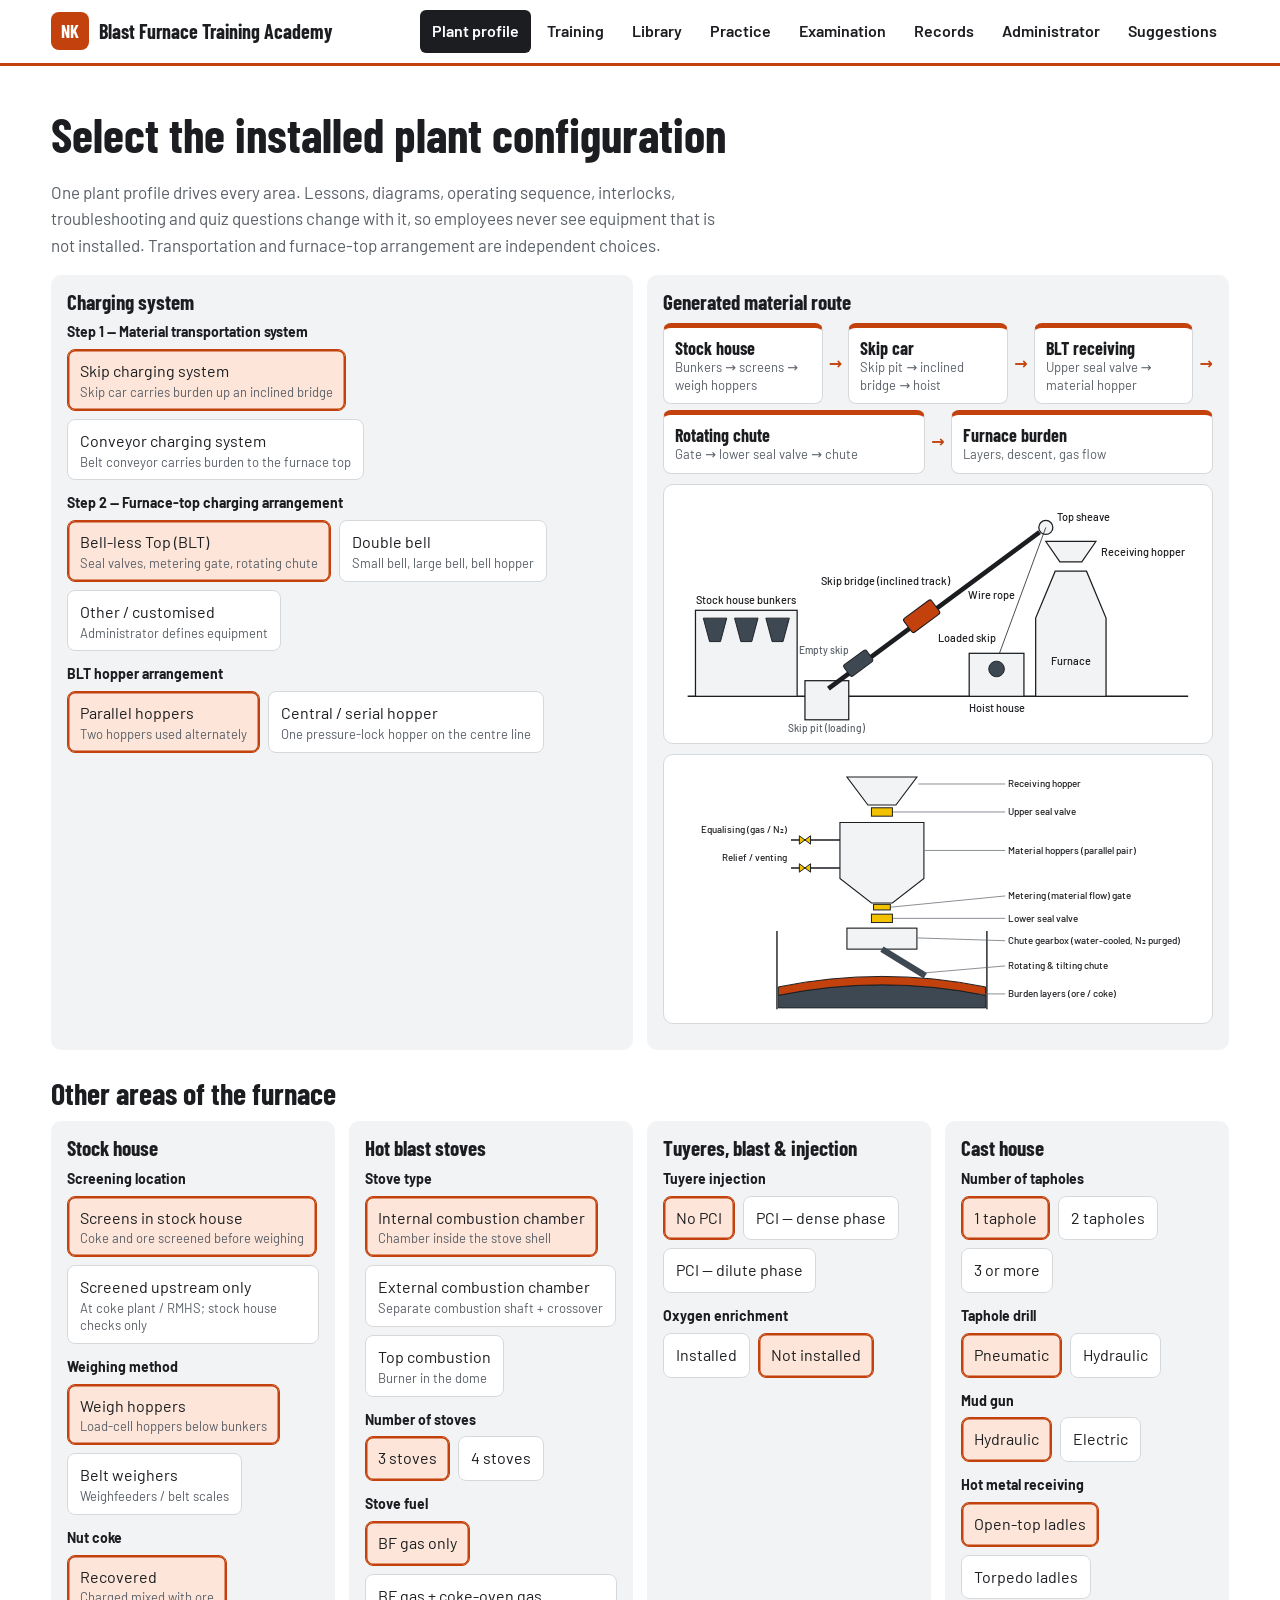
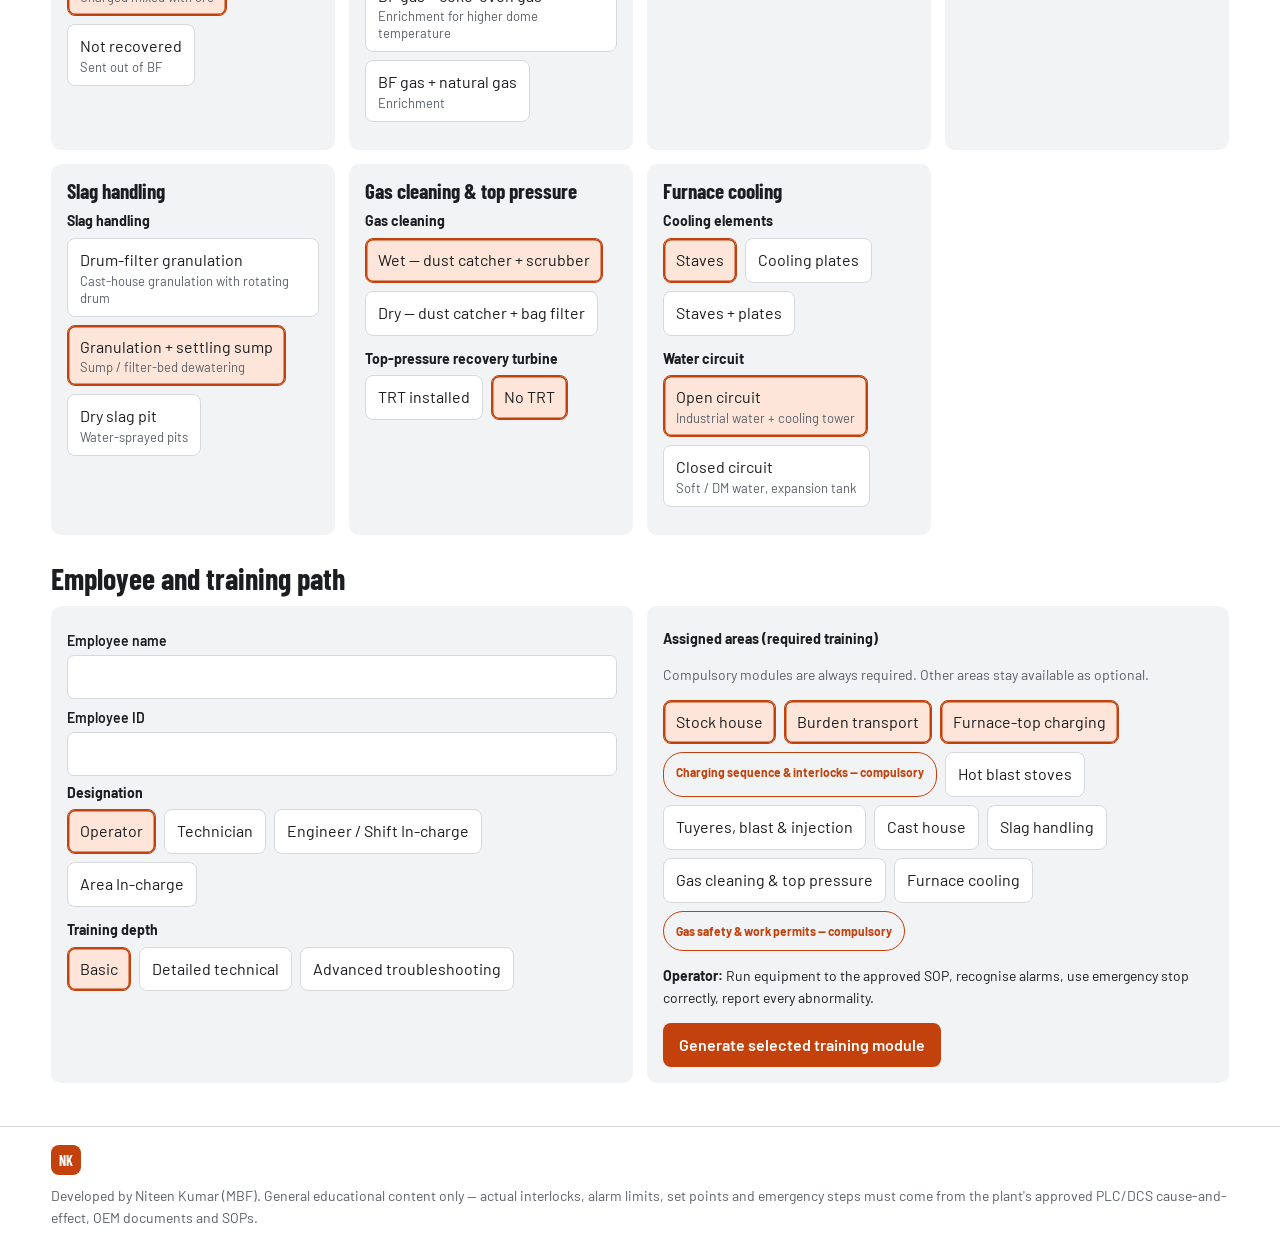
==== app/src/main/assets/index.html @ 89fb8d3c "BF Training Academy Android app (test build) with GitHub Actions APK workflow Co-Authored-By: Claude" ====
<!DOCTYPE html>
<html lang="en">
<head>
<meta charset="utf-8">
<meta name="viewport" content="width=device-width,initial-scale=1">
<title>BF Training Academy</title>
<link rel="preconnect" href="https://fonts.googleapis.com">
<link href="https://fonts.googleapis.com/css2?family=Barlow:wght@400;500;600;700&family=Barlow+Condensed:wght@600;700&display=swap" rel="stylesheet">
<style>
/* VOICE: plant training manual — direct, procedural, safety-first.
   IDEA: a control-room plant mimic: one plant profile switches every lesson, like selecting the installed equipment on a DCS screen.
   PICTURE: live material route + labelled schematics that redraw for the selected skip/conveyor, BLT/bell, stove type.
   COLOUR and TYPE: white / graphite, molten-iron orange as the one strong colour, safety yellow only for valves & warnings; Barlow + Barlow Condensed.
   LAYOUT: top bar, profile + live route first, sidebar of generated lessons, single reading column. */
:root{color-scheme:light dark;
--bg:light-dark(#ffffff,#131517);--ink:light-dark(#1b1d20,#e8e6e2);--mut:light-dark(#5a6068,#a2a8ae);
--panel:light-dark(#f2f3f4,#1d2023);--line:light-dark(#d6d9dc,#33383d);
--hot:light-dark(#c2410c,#f2793d);--hot2:light-dark(#fde6d9,#3a2216);--steel:light-dark(#3d4852,#9db0c0);
--warn:#f2c200;--ok:light-dark(#1d7a46,#5fd08f);--bad:light-dark(#b42318,#ff7a6e)}
:root[data-theme=light]{color-scheme:light}:root[data-theme=dark]{color-scheme:dark}
*{box-sizing:border-box;min-width:0}
body{margin:0;background:var(--bg);color:var(--ink);font:16px/1.55 Barlow,system-ui,sans-serif;overflow-x:clip}
h1,h2,h3{font-family:"Barlow Condensed",Barlow,sans-serif;line-height:1.05;text-wrap:balance;margin:0 0 .4em}
h1{font-size:clamp(32px,4.4vw,48px)}h2{font-size:30px}h3{font-size:21px;margin-top:1.1em}
a{color:var(--hot)}
.top{display:flex;align-items:center;gap:14px;flex-wrap:wrap;padding:10px max(4vw,14px);border-bottom:3px solid var(--hot);background:var(--bg);position:sticky;top:0;z-index:5}
.logo{display:flex;align-items:center;gap:10px;font:700 20px "Barlow Condensed",sans-serif;margin-right:auto}
.nk{width:38px;height:38px;border-radius:8px;background:var(--hot);color:#fff;display:grid;place-items:center;font:700 18px "Barlow Condensed",sans-serif}
nav{display:flex;gap:4px;flex-wrap:wrap}
nav a{padding:9px 12px;border-radius:6px;text-decoration:none;color:var(--ink);font-weight:600;min-height:40px}
nav a.on{background:var(--ink);color:var(--bg)}
.band{padding:clamp(20px,3.4vw,48px) max(4vw,14px);max-width:1280px;margin:0 auto}
.lead{font-size:17px;color:var(--mut);max-width:68ch}
.grid{display:grid;gap:14px}.g2{grid-template-columns:repeat(auto-fit,minmax(min(100%,340px),1fr))}.g3{grid-template-columns:repeat(auto-fit,minmax(min(100%,250px),1fr))}
.card{background:var(--panel);border-radius:10px;padding:16px}
.card h3{margin-top:0}
.chips{display:flex;flex-wrap:wrap;gap:8px;margin:6px 0 12px}
.chip{position:relative}
.chip input{position:absolute;opacity:0}
.chip span{display:block;border:1.5px solid var(--line);background:var(--bg);border-radius:8px;padding:9px 12px;min-height:44px;cursor:pointer}
.chip small{display:block;color:var(--mut);font-size:13px;line-height:1.3}
.chip input:checked+span{border-color:var(--hot);box-shadow:inset 0 0 0 1.5px var(--hot);background:var(--hot2)}
.chip input:focus-visible+span{outline:3px solid var(--warn)}
.lab{font-weight:700;font-size:14px;margin-top:6px}
.flow{display:flex;flex-wrap:wrap;align-items:stretch;gap:6px;margin:10px 0}
.fs{flex:1 1 140px;background:var(--bg);border:1.5px solid var(--line);border-top:5px solid var(--hot);border-radius:8px;padding:9px 11px}
.fs b{display:block;font:700 18px "Barlow Condensed",sans-serif}.fs small{color:var(--mut);font-size:13px;display:block;line-height:1.35}
.fa{align-self:center;color:var(--hot);font-weight:700}
.fig{background:var(--bg);border:1px solid var(--line);border-radius:10px;padding:8px;margin:10px 0}
.fig svg{width:100%;height:auto;display:block}
.dg .k{stroke:var(--ink);fill:none;stroke-width:2}.dg .f{fill:var(--panel);stroke:var(--ink);stroke-width:1.6}
.dg .h{fill:var(--hot);stroke:var(--ink);stroke-width:1.4}.dg .v{fill:var(--warn);stroke:#1b1d20;stroke-width:1.4}
.dg .s{fill:var(--steel);stroke:var(--ink);stroke-width:1.2}.dg .ld{stroke:var(--mut);stroke-width:1;fill:none}
.dg text{fill:var(--ink);font:500 14px Barlow,sans-serif}.dg .tm{fill:var(--mut);font-size:13px}
input[type=text],input[type=number],select,textarea{font:16px Barlow,sans-serif;padding:9px 10px;border:1.5px solid var(--line);border-radius:7px;background:var(--bg);color:var(--ink);min-height:44px;width:100%}
textarea{min-height:110px}
input:focus-visible,select:focus-visible,textarea:focus-visible,button:focus-visible,a:focus-visible{outline:3px solid var(--warn);outline-offset:1px}
label.f{display:block;font-weight:600;font-size:14px;margin:8px 0 3px}
button,.btn{font:600 16px Barlow,sans-serif;border:0;border-radius:8px;padding:10px 16px;min-height:44px;cursor:pointer;background:var(--ink);color:var(--bg)}
button.p{background:var(--hot);color:#fff}button.g{background:transparent;color:var(--ink);border:1.5px solid var(--line)}
.row{display:flex;gap:10px;flex-wrap:wrap;align-items:center}
.learn{display:grid;grid-template-columns:300px minmax(0,1fr);gap:24px}
.side{position:sticky;top:76px;align-self:start;max-height:calc(100vh - 90px);overflow:auto;padding-right:4px}
.side .ar{margin:0 0 12px}.side .an .tag{flex:none;align-self:start}.side .an{font:700 17px "Barlow Condensed",sans-serif;display:flex;justify-content:space-between;gap:6px}
.side button{display:block;width:100%;text-align:left;background:transparent;color:var(--ink);padding:7px 9px;min-height:40px;font-weight:500;font-size:15px;border-radius:6px}
.side button.on{background:var(--hot2);box-shadow:inset 3px 0 0 var(--hot)}
.side button.dn::after{content:" ✓";color:var(--ok);font-weight:700}
.tag{display:inline-block;font-size:12px;font-weight:700;padding:2px 7px;border-radius:20px;border:1px solid var(--line);white-space:nowrap;color:var(--mut)}
.tag.req{border-color:var(--hot);color:var(--hot)}.tag.ok{border-color:var(--ok);color:var(--ok)}.tag.w{background:var(--warn);color:#1b1d20;border-color:var(--warn);white-space:normal}
.sec{border-top:1px solid var(--line);padding-top:4px;margin-top:18px}
.sec h3 .n{color:var(--hot);margin-right:6px}
.note{border-left:4px solid var(--warn);background:var(--panel);padding:10px 12px;border-radius:0 8px 8px 0;font-size:15px}
table{border-collapse:collapse;width:100%;font-size:15px}
th,td{text-align:left;padding:8px 9px;border-bottom:1px solid var(--line);vertical-align:top}
th{font-weight:700;background:var(--panel)}
td.r,th.r{text-align:right;white-space:nowrap}
.q{background:var(--panel);border-radius:10px;padding:12px 14px;margin:10px 0}
.q .o{display:grid;gap:6px;margin-top:8px}
.q .o button{background:var(--bg);color:var(--ink);border:1.5px solid var(--line);text-align:left;font-weight:500}
.q .o button.y{border-color:var(--ok);background:color-mix(in srgb,var(--ok) 14%,var(--bg))}
.q .o button.x{border-color:var(--bad);background:color-mix(in srgb,var(--bad) 12%,var(--bg))}
.q .o button.sel{border-color:var(--hot);box-shadow:inset 0 0 0 1.5px var(--hot)}
.bar{height:14px;background:var(--line);border-radius:7px;overflow:hidden}.bar i{display:block;height:100%;background:var(--hot)}
.bar.b i{background:var(--steel)}
.big{font:700 clamp(34px,5vw,52px)/1 "Barlow Condensed",sans-serif}
.cert{border:3px double var(--hot);padding:26px;border-radius:6px;background:var(--bg);text-align:center}
.mut{color:var(--mut)}.sm{font-size:14px}
pre{background:var(--panel);padding:14px;border-radius:8px;white-space:pre-wrap;font:14px/1.5 ui-monospace,Menlo,monospace}
footer{border-top:1px solid var(--line);padding:18px max(4vw,14px);color:var(--mut);font-size:14px;display:flex;gap:10px;align-items:center;flex-wrap:wrap}
pre,.scroll{overflow-x:auto}code{overflow-wrap:anywhere}html{scroll-padding-top:80px}
@media(max-width:900px){.learn{grid-template-columns:minmax(0,1fr)}.side{position:static;max-height:300px;border:1px solid var(--line);border-radius:10px;padding:8px}.top{position:static}}
@media(max-width:600px){table{font-size:13px}.stack thead{display:none}.stack tr{display:grid;padding-block:10px;border-bottom:1px solid var(--line)}.stack td{display:flow-root;border:0;padding:3px 0;padding-inline-start:8em;text-align:start}.stack td::before{content:attr(data-l);float:inline-start;width:7.5em;margin-inline-start:-8em;white-space:normal;font-weight:700;color:var(--mut)}.stack td:empty{display:none}nav a{padding:8px 9px}}
@media(prefers-reduced-motion:no-preference){.fs{animation:rise .35s ease both}@keyframes rise{from{opacity:0;transform:translateY(6px)}}}
</style>
<script>new MutationObserver(()=>{for(const c of document.querySelectorAll('.stack td:not([data-l])')){let i=0,p=c;while(p=p.previousElementSibling)i+=p.colSpan;c.dataset.l=c.closest('table').rows[0].cells[i]?.textContent||''}}).observe(document,{childList:true,subtree:true})</script>
</head>
<body>
<header class="top">
  <div class="logo"><span class="nk">NK</span>Blast Furnace Training Academy</div>
  <nav id="nav">
    <a href="#setup">Plant profile</a><a href="#learn">Training</a><a href="#library">Library</a><a href="#practice">Practice</a><a href="#exam">Examination</a><a href="#records">Records</a><a href="#admin">Administrator</a><a href="#advice">Suggestions</a>
  </nav>
</header>
<main id="main"></main>
<footer><span class="nk" style="width:30px;height:30px;font-size:14px">NK</span><span>Developed by Niteen Kumar (MBF). General educational content only — actual interlocks, alarm limits, set points and emergency steps must come from the plant's approved PLC/DCS cause-and-effect, OEM documents and SOPs.</span></footer>
<script>
{
const K='bfta.v1';
/* ---------- configuration catalogue (one plant profile for every area) ---------- */
const AREAS=[
 {id:'stock',n:'Stock house',d:'Bunkers, weighing, screening, batching'},
 {id:'trans',n:'Burden transport',d:'Skip or conveyor high line'},
 {id:'top',n:'Furnace-top charging',d:'BLT, double bell or custom'},
 {id:'chg',n:'Charging sequence & interlocks',d:'Compulsory for every configuration',comp:1},
 {id:'stove',n:'Hot blast stoves',d:'Stove type, number, fuel'},
 {id:'tuy',n:'Tuyeres, blast & injection',d:'PCI, oxygen enrichment'},
 {id:'cast',n:'Cast house',d:'Tapholes, drill, mud gun, receiving'},
 {id:'slag',n:'Slag handling',d:'Granulation or dry pit'},
 {id:'gas',n:'Gas cleaning & top pressure',d:'Wet / dry, TRT'},
 {id:'cool',n:'Furnace cooling',d:'Staves / plates, water circuit'},
 {id:'safe',n:'Gas safety & work permits',d:'Compulsory for every employee',comp:1}];
const CFG=[
 {a:'stock',k:'screen',l:'Screening location',o:[['sh','Screens in stock house','Coke and ore screened before weighing'],['ext','Screened upstream only','At coke plant / RMHS; stock house checks only']]},
 {a:'stock',k:'weigh',l:'Weighing method',o:[['wh','Weigh hoppers','Load-cell hoppers below bunkers'],['bw','Belt weighers','Weighfeeders / belt scales']]},
 {a:'stock',k:'nut',l:'Nut coke',o:[['yes','Recovered','Charged mixed with ore'],['no','Not recovered','Sent out of BF']]},
 {a:'trans',k:'transport',l:'Step 1 — Material transportation system',o:[['skip','Skip charging system','Skip car carries burden up an inclined bridge'],['conv','Conveyor charging system','Belt conveyor carries burden to the furnace top']]},
 {a:'top',k:'top',l:'Step 2 — Furnace-top charging arrangement',o:[['blt','Bell-less Top (BLT)','Seal valves, metering gate, rotating chute'],['bell','Double bell','Small bell, large bell, bell hopper'],['other','Other / customised','Administrator defines equipment']]},
 {a:'top',k:'hop',l:'BLT hopper arrangement',s:c=>c.top==='blt',o:[['par','Parallel hoppers','Two hoppers used alternately'],['ser','Central / serial hopper','One pressure-lock hopper on the centre line']]},
 {a:'stove',k:'stype',l:'Stove type',o:[['int','Internal combustion chamber','Chamber inside the stove shell'],['ext','External combustion chamber','Separate combustion shaft + crossover'],['topc','Top combustion','Burner in the dome']]},
 {a:'stove',k:'scount',l:'Number of stoves',o:[['3','3 stoves',''],['4','4 stoves','']]},
 {a:'stove',k:'sfuel',l:'Stove fuel',o:[['bfg','BF gas only',''],['cog','BF gas + coke-oven gas','Enrichment for higher dome temperature'],['ng','BF gas + natural gas','Enrichment']]},
 {a:'tuy',k:'inj',l:'Tuyere injection',o:[['none','No PCI',''],['dense','PCI — dense phase',''],['dilute','PCI — dilute phase','']]},
 {a:'tuy',k:'o2',l:'Oxygen enrichment',o:[['yes','Installed',''],['no','Not installed','']]},
 {a:'cast',k:'th',l:'Number of tapholes',o:[['1','1 taphole',''],['2','2 tapholes',''],['3','3 or more','']]},
 {a:'cast',k:'drill',l:'Taphole drill',o:[['pneu','Pneumatic',''],['hyd','Hydraulic','']]},
 {a:'cast',k:'gun',l:'Mud gun',o:[['hyd','Hydraulic',''],['elec','Electric','']]},
 {a:'cast',k:'recv',l:'Hot metal receiving',o:[['ladle','Open-top ladles',''],['torp','Torpedo ladles','']]},
 {a:'slag',k:'slag',l:'Slag handling',o:[['inba','Drum-filter granulation','Cast-house granulation with rotating drum'],['conv','Granulation + settling sump','Sump / filter-bed dewatering'],['pit','Dry slag pit','Water-sprayed pits']]},
 {a:'gas',k:'gcp',l:'Gas cleaning',o:[['wet','Wet — dust catcher + scrubber',''],['dry','Dry — dust catcher + bag filter','']]},
 {a:'gas',k:'trt',l:'Top-pressure recovery turbine',o:[['yes','TRT installed',''],['no','No TRT','']]},
 {a:'cool',k:'cool',l:'Cooling elements',o:[['stave','Staves',''],['plate','Cooling plates',''],['mix','Staves + plates','']]},
 {a:'cool',k:'water',l:'Water circuit',o:[['open','Open circuit','Industrial water + cooling tower'],['closed','Closed circuit','Soft / DM water, expansion tank']]}];
const ROLES={op:['Operator',1,'Run equipment to the approved SOP, recognise alarms, use emergency stop correctly, report every abnormality.'],
 tech:['Technician',2,'Inspect, calibrate and maintain; apply isolation and LOTO; find faults on drives, sensors and hydraulics.'],
 eng:['Engineer / Shift In-charge',2,'Read parameters and trends, issue permits, lead troubleshooting, decide corrections inside approved limits.'],
 aic:['Area In-charge',3,'Approve procedures and changes (MOC), verify site data, assess competency, review incidents.']};
const DEPTH={1:'Basic',2:'Detailed technical',3:'Advanced troubleshooting'};
const SRC={gen:'General educational',oem:'OEM information',plant:'Plant-approved'};
const CAT={th:['Theory',25],eq:['Equipment identification',15],sq:['Charging / operating sequence',20],il:['Interlock knowledge',15],em:['Emergency handling',15]};
const isSkip=c=>c.transport==='skip',isConv=c=>c.transport==='conv',isBlt=c=>c.top==='blt',isBell=c=>c.top==='bell';
const tx=c=>isSkip(c)?'skip':'conveyor';
const topRecv=c=>isBlt(c)?'BLT receiving hopper':isBell(c)?'double-bell receiving hopper / rotating distributor':'site-defined receiving arrangement';

/* ---------- lessons ---------- */
const LS=[
{id:'2.1',a:'stock',t:'Bunker-wise material identification',
 p:'Know what each bunker holds, which quality points matter to the furnace, and how levels are kept inside limits so the correct material is always available.',
 eq:['Sinter — size, fines, chemistry, moisture','Pellets — size, strength, degradation','Lump ore — size distribution, Fe content','Coke — size, CSR, CRI, ash, moisture','Coke fines — screening and reuse policy','Limestone — size, CaO, LOI','Dolomite — MgO, CaO, size','Other additives — quartzite, manganese ore, etc.'],
 st:['Match the bunker numbering board with the DCS bunker map.','Check minimum and maximum bunker level before drawing material.','Watch for segregation (coarse at walls, fines at the centre) and contamination (wrong material, tramp metal, wet lumps).','Record replenishment source and time for material traceability.','Report any level indication that does not agree with a field check, for calibration.'],
 pr:[['Bunker level','% or m'],['Sinter −5 mm fines','%'],['Coke moisture','%'],['Coke mean size','mm'],['Pellet cold crushing strength','kg/pellet']],
 il:[['Bunker low level','Feeder draw inhibited / alarm — avoids empty draw and fines'],['Bunker high level','Filling stopped — prevents overflow']],
 fa:[['Wrong material in bunker','Filling route error, unclear identification','Stop drawing, inform shift in-charge, quarantine and trace'],['Level reading frozen','Dust or build-up on sensor, signal fault','Cross-check in field, raise calibration request'],['High fines in batch','Drawing at low bunker level (segregation)','Keep level above minimum, check screens']],
 ck:['Bunker number boards clean and legible','Level sensor view clear','Top grating intact, no open holes','No leakage at bunker outlet','Feeder chute liners not worn through'],
 dq:[['Why keep bunker level above the minimum?','Low level increases segregation (more fines drawn), risks empty draw and gives uneven batch quality.']]},
{id:'2.2',a:'stock',t:c=>c.weigh==='wh'?'Weigh hopper and batching system':'Belt weigher batching system',
 p:c=>c.weigh==='wh'?'Weigh every material accurately into the batch with load-cell weigh hoppers, and confirm every discharge.':'Meter each material with belt weighers so the integrated weight matches the batch target.',
 eq:c=>c.weigh==='wh'?['Weigh hopper and discharge gate','Load cells (commonly 3–4 per hopper) and junction box','Vibrating feeder above the hopper','Weighing controller / PLC','Gate open / closed limit switches']:['Weighfeeder / belt scale','Load-cell idler and belt speed sensor','Integrator in PLC','Feeder under each bunker','Calibration chain or test weights'],
 st:c=>c.weigh==='wh'?['Feeder starts on batch call and fills the hopper.','Feeder changes to fine feed near target.','Feeder stops at cut-off weight; material in flight completes the target.','Weighing complete is checked against tolerance.','Discharge gate opens on call from the charging sequence.','Weight returns to zero (discharge confirmed); gate closes.']:['Feeder speed set for the required rate.','Integrator totals weight = belt load × belt speed.','Feeder stops at the target total.','Batch total checked against tolerance.','Empty belt confirmed before the next material.'],
 pr:c=>c.weigh==='wh'?[['Target weight','t'],['Cut-off (pre-act) weight','t'],['Actual vs set deviation','%'],['Zero drift','kg'],['Discharge time','s']]:[['Feed rate','t/h'],['Belt speed','m/s'],['Batch total deviation','%'],['Zero / span check error','%']],
 il:c=>c.weigh==='wh'?[['Weighing completion','Batch released only when weight is within tolerance'],['Gate closed','Feeder may fill only with the gate proven closed'],['Hopper empty (zero return)','Discharge confirmed before refilling']]:[['Belt running feedback','Feeder may run only with the belt running'],['Batch total reached','Next material released only after the target']],
 fa:[['Load cell failure / abnormal weight','Damaged cell, moisture in junction box, mechanical binding','Stop batching from that hopper, verify with test weights, call instrument'],['Large set-vs-actual deviation','Wrong cut-off, wet sticky material, gate leaking','Check cut-off, inspect gate, record the deviation'],['Weight not returning to zero','Hang-up or build-up on walls','Clear only under isolation, then recheck zero']],
 adv:'Cut-off weight = target weight − material in flight. Many systems adapt the cut-off from the last few batches; a sudden change of moisture or size changes the in-flight quantity and produces deviation. Zero calibration sets the empty reading; span calibration uses certified test weights across the range.',
 ck:['Hopper free — nothing bridging it to the structure','Flexible connections intact','Gate seal and limit switches working','Junction box closed and dry','Calibration sticker in date'],
 dq:[['Explain zero and span calibration.','Zero sets the empty reading; span applies known test weights so the reading matches the true weight across the range.']]},
{id:'2.3',a:'stock',t:'Coke and ore screening',w:c=>c.screen==='sh',
 p:'Remove fines before charging so the burden stays permeable, and recover useful sizes such as nut coke.',
 eq:c=>['Vibrating screen (deck, exciter / motor, springs)','Screen mesh / aperture panels','Coke screen with nut coke separation'+(c.nut==='yes'?' — nut coke returned to the ore batch':' — nut coke sent out'),'Ore / sinter screen and fines conveyor','Chutes and dust extraction'],
 st:['Material is fed evenly across the screen width.','Oversize goes to the weigh hopper; undersize to the fines conveyor.','Nut coke is separated on a second deck where fitted.','Fines are returned to the sinter plant / outside use per policy.'],
 pr:[['Screen aperture — coke','mm'],['Screen aperture — sinter / ore','mm'],['Undersize in screened product','%'],['Screen motor current','A']],
 il:[['Screen running','Feeder over the screen may run only when the screen runs'],['Fines conveyor running','Screen trips or alarms if the fines route stops']],
 fa:[['Screen choking','Wet / sticky material, worn or blinded mesh','Stop, isolate, clean, inspect panels'],['High fines in screened product','Torn mesh, overload, wrong aperture','Inspect deck, reduce feed rate'],['Broken spring / abnormal vibration','Fatigue, loose bolts','Stop and call maintenance']],
 adv:'Screen efficiency falls when feed rate exceeds the deck capacity or the material is wet. Each % of fines carried into the furnace lowers permeability, raises pressure drop and encourages irregular descent and channelling.',
 ck:['Mesh panels intact, not blinded','Springs and side plates without cracks','Exciter guard fitted','Fines chute not blocked']},
{id:'2.3u',a:'stock',t:'Receipt checks for pre-screened material',w:c=>c.screen==='ext',
 p:'Where coke and ore arrive already screened, the stock house must check that fines generated in handling are still within limits.',
 eq:['Receiving conveyors and transfer points','Sampling point / sampler','Bunker inlet chutes'],
 st:['Take samples per plant sampling plan.','Compare size and fines with the limits.','Report high fines to the shift in-charge and supplier section.'],
 pr:[['Fines at bunker inlet','%'],['Coke moisture','%']],il:[],fa:[['Fines above limit','Degradation in handling, many drops','Inform shift in-charge; consider burden correction per approved practice']],ck:['Sampler working','Drop heights / chutes not damaged']},
{id:'2.4',a:'stock',t:'Batch calculation and burden recipe',
 p:'Convert the daily burden requirement into a batch recipe and check it against tolerance.',
 eq:['Burden recipe screen in HMI','Moisture correction inputs','Batch counter'],
 st:['Batch weight = target batch quantity.','Material per batch = daily material requirement ÷ daily batch count.','Split the metallic burden by sinter / pellet / lump ore %.','Add coke (and nut coke where used) to the fuel rate.','Add slag formers (limestone, dolomite, quartzite) to meet basicity.','Check batch-wise Fe input and ore-to-coke ratio.','Apply batch weight tolerance; modify the recipe only through an approved change.'],
 pr:[['Ore-to-coke ratio','—'],['Batch weight tolerance','± %'],['Coke rate','kg/tHM'],['Charges per day','No.']],il:[['Recipe change authorisation','Only authorised users can change the recipe']],
 fa:[['Batch Fe input lower than expected','Wrong % split, moisture not corrected','Recheck recipe and moisture correction']],
 adv:'Use the Practice tab calculator: it converts daily rates into per-charge weights, ore/coke ratio, Fe input and a hot-metal cross-check from the Fe balance.',
 ck:['Recipe version matches the shift instruction','Moisture values updated']},
{id:'2.5',a:'stock',t:'Material sequencing and charging cycle',
 p:c=>'Prepare coke and ore batches in the order of the charging programme and hand them to the '+tx(c)+' on time.',
 eq:c=>['Batch sequence / charging programme in PLC','Coke and ore weigh hoppers',isSkip(c)?'Skip loading chute in the skip pit':'Collecting conveyor onto the main charging conveyor','Batch counter and charging log'],
 st:c=>['Coke batch is prepared.','Ore batch is prepared (with nut coke if used).','Discharge confirmation is received for each material.','Batches follow the charging programme (e.g. C↓O↓ or C C O O, as approved).',isSkip(c)?'Loading is timed to the skip arriving at the bottom position.':'Batches are spaced on the belt so the top can receive them.','Delays are logged; backlog is recovered without skipping a batch.','Wrong material charged → stop the sequence, inform, apply the approved correction procedure.'],
 pr:[['Batch preparation time','s'],['Charging cycle time','s'],['Stock house backlog','batches']],
 il:c=>[[isSkip(c)?'Skip at loading position':'Conveyor running feedback',isSkip(c)?'Hopper discharge only into a skip that is in position':'Batch released only onto a running belt'],['Top ready','Next batch released only when the top can receive it']],
 fa:[['Charging delay / backlog','Equipment trip, slow batching','Inform shift in-charge, follow catch-up rules'],['Wrong material charged','Programme error, wrong bunker','Stop sequence; record; approved correction']],ck:['Charging log matches the batch counter']},
{id:'2.6',a:'stock',t:'Stock house abnormal conditions',
 p:'Recognise stock house abnormalities early and respond with the approved, safe method.',
 eq:['Bunkers, feeders, gates, screens, weigh hoppers, collecting conveyors'],
 st:['Detect from DCS alarms, field rounds and batch deviations.','Make safe: stop, isolate, inform.','Apply the approved procedure; record the event.'],
 pr:[],il:[['Emergency stop','Stops the affected drive group'],['Pull-cord (collecting conveyor)','Trips the conveyor and upstream feeders']],
 fa:[['Bunker bridging','Wet / fine material, low level','Detection and approved clearing procedure — never enter the bunker without permit'],['Bunker leakage','Worn gate or liner','Isolation and containment'],['Weigh hopper error','Load cell / calibration','Calibration and verification'],['Discharge gate jam','Lump, cylinder fault','Interlocks and maintenance response under LOTO'],['Screen choking','Wet material, blinded mesh','Safe shutdown and cleaning'],['Conveyor trip','Overload, pull-cord, belt sway','Material flow recovery after cause is cleared'],['Wrong batch weight','Calibration, cut-off','Batch rejection / correction procedure']],
 ck:['Air blasters / vibrators on bunkers working','Gate cylinders free of leaks']},
/* transport — skip */
{id:'3A.1',a:'trans',w:isSkip,t:'Skip system — equipment identification',svg:'skip',
 p:'Identify every part of the skip high line and what it does.',
 eq:c=>['Skip car(s) and skip bridge (inclined track)','Skip hoist and winch drum','Hoist motor and gearbox','Wire rope, sheaves and counterweight where fitted','Skip charging hopper / loading chute in the skip pit','Furnace-top receiving: '+topRecv(c),'Limit switches, position encoder, slack-rope detection, brakes','Skip pit and discharge (dumping) arrangement'],
 st:['In a twin-skip design one skip goes up loaded while the other comes down empty.','The hoist drum winds one rope and pays out the other.','Curved rails at the top tip the skip to discharge.'],
 pr:[['Rated skip capacity','t or m³']],il:[],fa:[],ck:['Skip wheels and axles','Rails and rail joints','Rope terminations','Brake linings'],
 dq:[['What protects a skip hoist from rope slack?','Slack-rope detection, which stops the hoist.']]},
{id:'3A.2',a:'trans',w:isSkip,t:'Skip system — working principle',fl:1,
 p:'Follow one skip cycle from stock house to furnace top.',
 eq:['Skip, hoist, limit switches, receiving hopper'],
 st:['Stock house prepares the required burden batch.','Material is discharged into the skip loading arrangement.','Skip loading weight is verified.','Hoist receives charging permission.','Skip moves along the inclined track.','Skip discharges into the furnace-top receiving arrangement.','Skip returns to the loading position.','Next charging cycle starts after permissive confirmation.'],
 pr:[],il:[['Skip position','Loading only at bottom position; discharge only at top position'],['Top receiving ready','Hoist start only when the top can accept material']],fa:[],ck:[]},
{id:'3A.3',a:'trans',w:isSkip,t:'Skip system — operating parameters',
 p:'Know what to watch on the skip hoist and why.',
 eq:['Hoist drive panel, HMI trends'],st:['Compare each reading with the plant reference range.','Trend motor current per trip — rising current shows friction or overload.'],
 pr:[['Skip load vs rated capacity','t'],['Hoisting speed','m/s'],['Charging cycle time','s'],['Motor current','A'],['Motor temperature','°C'],['Brake condition / lining wear','mm'],['Rope condition and tension','—'],['Charging frequency','skips/h']],
 il:[['Over-speed','Trips hoist and applies brake'],['Over-travel limit','Stops skip beyond normal top / bottom positions']],fa:[],ck:['Brake air-gap','Rope lubrication','Gearbox oil level']},
{id:'3A.4',a:'trans',w:isSkip,t:'Skip system — emergency and troubleshooting',
 p:'Respond safely to skip system failures.',
 eq:['Hoist, brakes, rope, limit switches'],st:['Make safe: brakes applied, area below skip bridge cleared, isolate.','Find cause before any restart.'],pr:[],
 il:[['Slack rope','Stops hoist'],['Brake feedback','Hoist start only with brake release confirmed']],
 fa:[['Skip not moving','Permissive missing, brake not released, drive fault','Check permissives on HMI; call electrical'],['Skip stopped midway','Power loss, trip, overload','Keep brakes on; no one under the bridge; approved recovery only'],['Overload','Batch too heavy, wet material','Check batch weight'],['Wire rope damage','Broken wires, corrosion, kinks','Stop and inspect; replace per criteria'],['Brake failure','Worn lining, hydraulic / thruster fault','Do not operate; maintenance'],['Motor or gearbox fault','Bearing, oil, overheating','Stop; maintenance'],['Skip discharge failure','Material stuck, tipping rail issue','Approved clearing method'],['Power failure during charging','Supply loss','Brakes hold; recover per emergency procedure']],
 sf:'Never release a skip brake manually to "let it roll". Nobody stands below the skip bridge or in the skip pit while the hoist can move.',ck:['Brake test record','Rope inspection record']},
/* transport — conveyor */
{id:'3B.1',a:'trans',w:isConv,t:'Conveyor system — equipment identification',svg:'conv',
 p:'Identify every part of the charging conveyor and what it protects.',
 eq:c=>['Main burden (charging) conveyor','Transfer conveyor and transfer chute','Belt drive (motors, couplings) and gearbox','Holdback (backstop) — prevents run-back of a loaded inclined belt','Belt tensioning (take-up) arrangement','Belt weighing system','Belt alignment (sway) switches and pull-cord switches','Belt rip detector, zero-speed switch, chute-block switch','Metal detector and magnetic separator, if installed','Furnace-top receiving: '+topRecv(c),'Surge hopper or receiving bins, if installed'],
 st:['The drive pulley moves the belt; the take-up keeps tension.','Protection switches stop the belt and the feeders upstream.'],pr:[],il:[],fa:[],ck:['Idlers turning freely','Scrapers in contact','Pull-cord wire taut']},
{id:'3B.2',a:'trans',w:isConv,t:'Conveyor system — working principle',fl:1,
 p:'Follow one batch from the stock house to the furnace top on the belt.',eq:['Collecting conveyor, main conveyor, head chute, receiving hopper'],
 st:['Stock house prepares the burden batch.','Batch is discharged onto the conveyor.','Conveyor transports the burden to the furnace top.','Material passes through the transfer and receiving arrangement.','Furnace-top charging equipment receives the burden.','Distribution equipment places the material according to the charging programme.','Empty conveyor or subsequent batch movement is confirmed.','Next batch is released.'],
 pr:[],il:[['Conveyor running feedback','Batch released only onto a running belt'],['Top hopper ready','Batch released only when the top can accept it']],fa:[],ck:[]},
{id:'3B.3',a:'trans',w:isConv,t:'Conveyor system — operating parameters',
 p:'Know what to watch on the charging conveyor.',eq:['Drive panel, HMI trends'],st:['Compare readings with plant reference ranges; trend current and temperatures.'],
 pr:[['Conveyor speed','m/s'],['Belt loading','t/h'],['Belt alignment','mm'],['Belt tension','kN'],['Motor current','A'],['Gearbox temperature','°C'],['Bearing temperature','°C'],['Transfer chute blockage','status'],['Belt weighing accuracy','%'],['Spillage and dust level','—']],
 il:[['Zero-speed / slip','Trips the belt and upstream feeders'],['Chute block','Trips the feeding conveyor']],fa:[],ck:['Take-up travel within range','Bearing temperatures by hand-held gun']},
{id:'3B.4',a:'trans',w:isConv,t:'Conveyor system — emergency and troubleshooting',
 p:'Respond safely to conveyor failures.',eq:['Belt, drives, protections'],st:['Stop, isolate (LOTO), then inspect. Never clean or adjust a moving belt.'],pr:[],
 il:[['Pull-cord','Trips conveyor; reset locally after checking'],['Belt rip','Trips conveyor immediately'],['Belt sway','Alarm, then trip at second level']],
 fa:[['Belt slipping','Low tension, wet pulley, overload','Check take-up, lagging, load'],['Belt mistracking','Material build-up on idlers, off-centre loading','Clean, adjust under isolation'],['Belt tear or rip','Tramp metal, chute damage','Stop; inspect full length'],['Transfer chute blockage','Wet / oversize material','Clear under isolation'],['Conveyor motor trip','Overload, protection','Find cause before restart'],['Gearbox failure','Oil, bearings','Maintenance'],['Material spillage','Overloading, mistracking','Clean only when stopped and isolated'],['Loss of belt weighing signal','Sensor / cable fault','Run on approved fall-back; inform'],['Furnace-top receiving equipment unavailable','Top fault','Hold batches; do not load the belt']],
 sf:'Loaded inclined belts can run back if the holdback fails — keep clear of the tail end during trips.',ck:['Holdback test record','Pull-cord function test']},
/* furnace top */
{id:'4C.1',a:'top',w:isBlt,t:'BLT — equipment identification',svg:'blt',
 p:'Identify the parts of the bell-less top and the pressure-lock principle.',
 eq:c=>['Receiving hopper','Upper seal valve','Material hopper'+(c.hop==='par'?'s (two, parallel, used alternately)':' (central / serial)'),'Lower seal valve','Metering (material flow control) gate','Rotating chute','Chute tilt mechanism','Rotation drive','Tilt drive','Gearbox cooling (water) and nitrogen purge','Hydraulic system','Pressure equalising and venting valves','Position and pressure sensors'],
 st:['Seal valves only seal; the metering gate controls flow.','The material hopper works as a pressure lock between atmosphere and furnace top pressure.'],pr:[],il:[],fa:[],ck:['Seal valve rubber / seat condition (during stops)','Hydraulic hoses','Gearbox cooling water flow'],
 dq:[['Why must the seal valves never close on flowing material?','Material trapped on the seat damages it, causing gas leakage and loss of top pressure.']]},
{id:'4C.2',a:'top',w:isBlt,t:'BLT — working principle',fl:1,
 p:'Follow one BLT charging cycle.',eq:['Seal valves, equalising valves, metering gate, chute'],
 st:['Burden enters the receiving hopper.','Upper seal valve operates according to the charging sequence (hopper vented first).','Pressure equalisation is carried out (hopper raised to furnace top pressure).','Material is transferred into the lower hopper / towards the gate.','Lower seal valve opens; it isolates the furnace atmosphere when closed.','Metering gate controls material flow.','Rotating chute moves to the programmed angle and rotation position.','Burden is distributed into the furnace.','Charging cycle is repeated according to the burden programme.'],
 pr:[['Equalising pressure difference before lower seal valve opens','bar'],['Gate opening','% or °'],['Hopper empty detection time','s']],
 il:[['Seal valve position','Next step only with valve position proven'],['Pressure equalisation','Lower seal valve opens only when hopper ≈ top pressure'],['Chute position','Gate opens only when chute is at the programmed position']],fa:[],ck:[]},
{id:'4C.3',a:'top',w:isBlt,t:'BLT — radial burden distribution',
 p:'Understand how the chute places ore and coke across the radius and why it controls gas flow.',eq:['Charging matrix (angle positions × number of rotations)','Profile / stockline measurement'],
 st:['Chute rotation and tilt set each ring.','Charging rings correspond to radial zones.','Coke and ore form alternate layers.','Ore/coke ratio by zone decides where gas flows easily.','The charging matrix lists rotations per angle for coke and ore.','Centre charging (coke to the centre) opens a central gas chimney; peripheral charging changes wall flow.','Particle size and segregation shift where material ends up.','Charging pattern → gas distribution → permeability, top gas temperature and wall heat load.'],
 pr:[['Chute angle per ring','°'],['Rotations per ring — coke / ore','No.']],il:[],fa:[],adv:'Ring angles are calibrated per OEM trajectory curves and stockline level; the same angle lands material at a different radius when the stockline changes. Use the matrix comparison exercise in Practice.',ck:[]},
{id:'4C.4',a:'top',w:isBlt,t:'BLT — abnormal conditions',
 p:'Recognise BLT faults and their consequences.',eq:['Seal valves, chute, hydraulics, sensors'],st:['Hold charging, make safe, inform, follow the approved procedure.'],pr:[],
 il:[['Hydraulic pressure','Drives inhibited on low pressure'],['Furnace top pressure','Charging limits on high top pressure']],
 fa:[['Upper seal valve leakage','Seat damage, foreign material','Cannot vent / equalise properly — inform; maintenance at stop'],['Lower seal valve leakage','Seat damage','Gas leakage risk; restrict and plan repair'],['Chute rotation failure','Drive, gearbox','Charging held; mechanical check'],['Chute tilt failure','Tilt drive, feedback','Charging held'],['Hydraulic pressure loss','Pump, leak','Stop sequence; hydraulic check'],['Metering gate jam','Oversize lump, cylinder','Approved clearing'],['Pressure equalisation failure','Valve, N₂ / gas supply','Lower seal valve must not open'],['Chute position feedback error','Encoder','Charging inhibited until verified'],['Abnormal furnace-top pressure','Hanging / slipping, gas system','Inform control room; follow limits']],
 sf:'Gearbox cooling and nitrogen purge failure can overheat the chute drive — treat as urgent.',ck:[]},
{id:'4D.1',a:'top',w:isBell,t:'Double bell — equipment identification',svg:'bell',
 p:'Identify the parts of a double-bell top.',eq:['Receiving hopper (with rotating distributor, if fitted)','Small bell','Large bell','Small bell operating mechanism','Large bell operating mechanism','Charging (large-bell) hopper','Seal arrangements','Equalising and gas venting valves','Hydraulic or mechanical drive arrangement, depending on design','Movable throat armour, if fitted'],
 st:['The two bells form a pressure lock: they must never be open at the same time.'],pr:[],il:[],fa:[],ck:['Bell rod guides','Seal condition at shutdown']},
{id:'4D.2',a:'top',w:isBell,t:'Double bell — working principle',fl:1,
 p:'Follow one double-bell charging cycle.',eq:['Small bell, large bell, equalising valves'],
 st:['Burden enters the receiving hopper.','Large-bell hopper is vented; small bell opens and transfers material into the charging hopper.','Small bell closes to maintain sealing.','Pressure equalisation is performed as required.','Large bell opens to release material into the furnace.','Large bell closes to seal the furnace.','Charging cycle repeats according to the programmed sequence.'],
 pr:[['Bell stroke','mm'],['Bell open time','s']],il:[['Small bell / large bell','Never both open together'],['Equalisation','Large bell opens only when hopper ≈ top pressure']],fa:[],ck:[]},
{id:'4D.3',a:'top',w:isBell,t:'Double bell — training topics',
 p:'Understand the limits of a bell top and how distribution is adjusted.',eq:['Bell, rotating distributor, movable armour'],
 st:['Bell opening and closing sequence.','Material distribution limitations — the bell drops a fixed ring.','Seal condition and wear.','Charging pressure equalisation.','Bell stroke and position monitoring.','Material segregation.','Charging sequence and burden descent.'],
 pr:[],il:[],fa:[],adv:'With a bell top, distribution is changed by stockline level, charging sequence (e.g. CCOO vs COCO), batch size and movable throat armour position — not by a chute matrix.',ck:[]},
{id:'4D.4',a:'top',w:isBell,t:'Double bell — abnormal conditions',
 p:'Recognise double-bell faults.',eq:['Bells, seals, mechanisms'],st:['Hold charging, make safe, inform.'],pr:[],il:[],
 fa:[['Small bell not closing','Material on seat, mechanism','Do not open large bell'],['Large bell not opening','Mechanism, pressure not equalised','Check equalisation'],['Bell seal leakage','Seat wear','Gas leak risk'],['Charging hopper blockage','Wet / oversize','Approved clearing'],['Operating mechanism failure','Hydraulic / mechanical','Maintenance'],['Pressure equalisation failure','Valve','Large bell must not open'],['Furnace gas leakage','Seal failure','CO hazard — clear area, gas monitor, BA set']],
 sf:'Gas leakage at the top platform is a CO emergency: leave upwind, raise alarm, no entry without breathing apparatus.',ck:[]},
{id:'4X.1',a:'top',w:c=>c.top==='other',t:'Customised top — site-defined lesson',
 p:'This plant uses a customised furnace-top arrangement. The equipment list below comes from the administrator; general pressure-lock principles apply.',
 eq:()=>{const t=(S.site.customTop||'').split('\n').map(s=>s.trim()).filter(Boolean);return t.length?t:['Not yet defined — administrator to enter equipment in the Administrator tab']},
 st:['Material is received at atmospheric pressure.','A pressure lock (valves / bells) separates atmosphere from furnace top pressure.','Equalisation precedes opening towards the furnace.','Distribution equipment places the burden.'],pr:[],il:[],fa:[],ck:[]},
/* common charging */
{id:'5.1',a:'chg',t:'Charging sequence understanding',fl:1,
 p:'Understand the complete material journey from bunker to burden layer for this plant.',eq:['All charging equipment as installed'],
 st:c=>['Stock house — material selection, weighing and batching.','Transportation — '+(isSkip(c)?'skip car':'conveyor')+'.','Furnace-top receiving — receiving hopper and pressure lock.','Distribution — '+(isBlt(c)?'BLT rotating chute':isBell(c)?'double bell':'site-defined')+'.','Furnace burden — charging, layer formation and burden descent.'],pr:[],il:[],fa:[],ck:[]},
{id:'5.2',a:'chg',t:'Interlock and permissive knowledge',
 p:'Know what each permissive protects. These are example training points; actual permissives come from the plant cause-and-effect matrix.',eq:['PLC/DCS cause-and-effect, HMI permissive screen'],st:['Read the permissive screen before asking for a restart.','Never bypass an interlock without an authorised, recorded bypass permit.'],pr:[],
 il:c=>[['Emergency stop','Emergency stopping conditions'],['Equipment running feedback','Equipment availability'],...(isSkip(c)?[['Skip position','Loading and discharging positions']]:[['Conveyor running feedback','Material transportation permission']]),['Hopper high-level','Prevention of overfilling'],['Weighing completion','Correct batch weight confirmation'],...(isBlt(c)?[['Seal valve position','Charging sequence permission'],['Chute position','Correct distribution position']]:isBell(c)?[['Bell position','Both bells never open together']]:[]),['Pressure equalisation','Safe pressure condition'],['Hydraulic pressure','Drive availability'],['Furnace top pressure','Charging system operating limits']],fa:[],ck:[]},
{id:'5.3',a:'chg',t:'Stock level and burden descent',
 p:'Read the stockline and burden descent, and recognise hanging and slipping.',eq:['Mechanical stock rods','Radar / microwave stockline meters','Burden profile meter, if fitted'],
 st:['Stockline is measured from a fixed reference (zero level).','Charging starts when the stockline reaches the set charging level.','Descent rate follows production; irregular descent is an early warning.','Hanging: burden stops descending while blast continues. Slipping: sudden drop of the burden.','Charging frequency, distribution and fines all affect gas flow and permeability.'],
 pr:[['Stockline set level','m'],['Burden descent rate','m/h'],['Stock rod difference','m'],['Permeability index','—']],il:[['Stockline','Charging permitted when the stockline has descended to set level']],
 fa:[['Hanging','Poor permeability, fines, high fuel injection, scaffolds','Inform shift in-charge; follow approved hanging practice'],['Slipping','Collapse of hanging burden','Top pressure surge — bleeders may open; keep clear of top']],ck:['Stock rod chains / winches','Radar antenna purge']},
{id:'5.4',a:'chg',t:'Charging distribution and radial ore/coke ratio',
 p:'Link the charging pattern to radial ore/coke ratio and gas flow.',eq:c=>[isBlt(c)?'Charging matrix and chute angles':isBell(c)?'Charging sequence, stockline and movable armour':'Site-defined distribution','Above-burden / in-burden temperature probes','Top gas analysis'],
 st:['Prepare the charging matrix.','Radial distribution of coke and ore.','Centre versus peripheral charging.','Charging chute angle and rotation.','Ore/coke ratio by radial zone.','Influence of charging pattern on gas flow.','Top gas temperature and gas utilisation trends.','Effect of material size distribution.'],
 pr:[['Gas utilisation ηCO','%'],['Centre / wall probe temperature','°C'],['Wall heat load','GJ/h']],il:[],fa:[],adv:'Practical: open Practice → Charging matrix comparison. Lower ore/coke in a zone = more gas through that zone.',ck:[]},
/* stoves */
{id:'S.1',a:'stove',t:'Hot blast stoves — types and construction',svg:'stove',
 p:c=>'Understand how a '+({int:'internal-combustion-chamber',ext:'external-combustion-chamber',topc:'top-combustion'}[c.stype])+' stove stores heat and gives it to the blast.',
 eq:c=>['Steel shell, refractory lining and dome','Checker bricks (heat storage)',({int:'Internal combustion chamber separated by a partition wall',ext:'External combustion shaft and crossover duct with compensators',topc:'Burner in the dome — no separate chamber'})[c.stype],'Burner, gas valve, combustion air fan','Hot blast valve (water-cooled), cold blast valve','Chimney (waste gas) valves','Pressurising (filling) and relief (blow-off) valves','Mixer (snort) valve for hot blast temperature control'],
 st:['On gas: gas burns, hot flue gas heats the checkers and leaves via the chimney.','On blast: cold blast flows up through the hot checkers and leaves as hot blast.'],pr:[],il:[],fa:[],ck:['Shell hot spots (thermography)','Valve cooling water returns'],
 adv:c=>({int:'Partition wall cracking lets gas short-circuit and causes local overheating — watch shell temperatures near the wall.',ext:'Crossover joints and compensators are critical; check for hot spots and leaks.',topc:'Even flow over the checker top is the strength of this design; burner condition decides it.'})[c.stype]},
{id:'S.2',a:'stove',t:'Stove cycle and changeover',fl:c=>[['On gas','Heating checkers'],['Off gas','Gas, air, chimney valves closed'],['Pressurise','Fill with cold blast'],['On blast','Cold + hot blast valves open'],['Off blast','Valves closed'],['Depressurise','Relief to chimney'],['On gas','Purge, ignite']],
 p:c=>'Operate the changeover so blast never stops. With '+c.scount+' stoves, '+(c.scount==='4'?'staggered-parallel operation is possible (two on blast).':'normally one stove is on blast while two are on gas.'),
 eq:['Stove valves and their position switches','Changeover programme in PLC'],
 st:['Next stove is pressurised before the stove on blast is taken off.','Hot blast valve opens only after pressure is equal.','Stove coming off blast is depressurised to the chimney before chimney valves open.','Before ignition the stove is purged and flame is proven.'],
 pr:[['Changeover time','min'],['Cycle time on gas / on blast','min']],il:[['Hot blast valve open','Only when stove pressurised and gas/chimney valves closed'],['Burner gas valve open','Only with chimney valves open, air flow and flame supervision'],['Stoves on blast','Not more than the permitted number']],fa:[['Valve not reaching position','Mechanical, cylinder, limit switch','Changeover stopped; do not force']],ck:[]},
{id:'S.3',a:'stove',t:'Combustion and temperature limits',
 p:c=>'Fire the stove efficiently inside temperature limits'+(c.sfuel!=='bfg'?' using '+(c.sfuel==='cog'?'coke-oven gas':'natural gas')+' enrichment':' on BF gas')+'.',
 eq:['Gas and air flow control','Dome and waste-gas thermocouples','Waste gas O₂ / CO analyser'],
 st:['Raise dome temperature quickly to its limit, then hold it by excess air or reduced gas.','Stop the gas period when waste-gas temperature reaches its limit.','Keep O₂ in waste gas low but positive (no unburnt CO).'],
 pr:[['Dome temperature limit','°C'],['Waste gas temperature limit','°C'],['Hot blast temperature','°C'],['O₂ in waste gas','%'],['CO in waste gas','ppm'],['Air / gas ratio','—']],
 il:[['Dome over-temperature','Gas reduced / cut'],['Waste gas over-temperature','Ends the gas period — protects grid and supports']],fa:[['Low hot blast temperature','Poor heating, short gas period, leaks','Review combustion, cycle times']],adv:'Dome temperature limit protects silica refractory and limits NOx; waste-gas limit protects the checker support grid and columns.',ck:[]},
{id:'S.4',a:'stove',t:'Stove abnormal conditions and safety',
 p:'Recognise stove hazards: gas explosion, CO, hot blast escape.',eq:['Burner, flame scanner, valves'],st:['Never ignite without purge and flame supervision.','Stop and isolate on flame failure.'],pr:[],
 il:[['Flame failure','Gas valve closes']],
 fa:[['Ignition failure','Wet gas, low pressure, igniter','Purge before re-attempt'],['Hot blast valve cooling water failure','Supply loss, leak','Urgent — follow plant procedure'],['Dome over-temperature','Control fault','Reduce gas'],['Shell hot spot','Refractory failure','Monitor, inform, plan repair'],['Gas leakage at valves','Seal / gland','CO hazard']],
 sf:'A stove on gas is full of CO; work on stoves requires gas-tight isolation, purging and a gas test.',ck:[]},
/* tuyere */
{id:'T.1',a:'tuy',t:'Blast system and tuyere assembly',
 p:'Know the path of the blast from blower to raceway.',fl:()=>[['Blower','Cold blast'],['Stoves','Heating'],['Hot blast main','Mixer control'],['Bustle pipe','Ring main'],['Tuyere stock','Blowpipe'],['Tuyere','Raceway']],
 eq:['Turbo blower and snort valve','Cold and hot blast mains','Bustle pipe and tuyere stocks (goosenecks)','Blowpipe and peep sight','Tuyere (copper, water-cooled) and tuyere cooler'],
 st:['Blast enters the furnace through each tuyere and burns coke in the raceway.'],
 pr:[['Cold blast flow','Nm³/min'],['Blast pressure','bar(g)'],['Hot blast temperature','°C'],['Blast moisture','g/Nm³'],['Tuyere velocity','m/s'],['Raceway adiabatic flame temperature','°C']],il:[],fa:[],adv:'RAFT falls with injection and moisture, rises with oxygen and hot blast temperature — it is used to balance injection and enrichment.',ck:['Peep sights clean','Blowpipe skin temperature']},
{id:'T.2',a:'tuy',w:c=>c.inj!=='none',t:c=>'Pulverised coal injection — '+(c.inj==='dense'?'dense phase':'dilute phase'),
 p:'Inject coal safely and evenly to replace coke.',eq:['Raw coal bin, mill and hot gas generator','Bag filter and PC bin','Injection vessels pressurised with N₂','Distributor and lances to each tuyere'],
 st:c=>['Coal is ground and dried in the mill with inert hot gas.','Bag filter separates PC into the PC bin.','Injection vessels are pressurised and feed the line.',c.inj==='dense'?'Dense phase: high solids-to-gas ratio, low velocity, less N₂.':'Dilute phase: low solids-to-gas ratio, higher velocity, more carrier gas.','Distributor splits flow equally to lances.'],
 pr:[['PCI rate','kg/tHM'],['PC fineness (−75 µm)','%'],['Coal moisture','%'],['O₂ at mill outlet','%'],['CO in bag filter / bin','ppm'],['Injection vessel pressure','bar']],
 il:[['High O₂ / CO in mill or bag filter','Inerting / shutdown of mill'],['Blast off / low blast','Injection stopped'],['Tuyere / blowpipe problem','Injection to that tuyere stopped']],fa:[['Lance blockage','Coarse coal, moisture','Change-over / clear per procedure'],['Uneven tuyere flow','Distributor wear','Inspect']],sf:'Coal dust is explosive: inerting, O₂/CO monitoring and housekeeping are life-critical.',ck:['Lance position','Flexible hoses']},
{id:'T.3',a:'tuy',w:c=>c.o2==='yes',t:'Oxygen enrichment',
 p:'Add oxygen to the cold blast safely to raise productivity and flame temperature.',eq:['O₂ supply line, flow control and quick shut-off valves','Mixing point in the cold blast main'],st:['Oxygen is added only after blast flow is established.','Rate is changed only within approved limits.'],
 pr:[['O₂ enrichment','%'],['O₂ flow','Nm³/h']],il:[['Low cold blast flow / blower trip','Oxygen shut off automatically']],fa:[],sf:'Oxygen lines must be oil- and grease-free; oxygen-enriched air makes clothes burn violently.',ck:[]},
{id:'T.4',a:'tuy',t:'Tuyere and blowpipe abnormal conditions',
 p:'Detect tuyere leaks and blowpipe failures early.',eq:['Tuyere water flow / differential flow monitoring','Peep sights'],st:['Watch differential flow, return water and peep sights.','Report a dark tuyere or water at the peep sight immediately.'],pr:[['Tuyere inlet–outlet flow difference','m³/h']],
 il:[],fa:[['Tuyere leak','Burn-through by hot metal / coal','Inform; reduce / isolate water per procedure; water enters furnace'],['Blowpipe red / hot spot','Refractory failure','Clear area, inform; plant emergency steps'],['Dark tuyere','Coal / slag build-up','Inform'],['Blowpipe burn-through','Lining failure','Emergency — follow plant plan']],sf:'Stand to the side of peep sights, never in line.',ck:[]},
/* cast house */
{id:'C.1',a:'cast',t:'Cast house equipment',
 p:c=>'Identify cast house equipment for '+(c.th==='1'?'one taphole':c.th==='2'?'two tapholes':'three or more tapholes')+'.',
 eq:c=>[(c.drill==='hyd'?'Hydraulic':'Pneumatic')+' taphole drill',(c.gun==='hyd'?'Hydraulic':'Electric')+' mud gun','Taphole clay (anhydrous)','Main trough and skimmer','Iron runner, slag runner','Tilting (rocking) runner',c.recv==='torp'?'Torpedo ladles on rail track':'Open-top hot metal ladles','Cast house fume extraction'],
 st:['Iron and slag leave the taphole into the main trough; slag floats and is diverted by the skimmer.'],
 pr:[['Taphole length','m'],['Drill bit diameter','mm'],['Clay per cast','kg'],['Mud gun pressure','bar'],['Casting rate','t/min'],['Cast duration','min'],['Hot metal temperature','°C'],['Slag temperature','°C']],il:[],fa:[],ck:['Drill and gun hoses','Trough lining','Runner covers']},
{id:'C.2',a:'cast',t:'Tapping and casting sequence',fl:c=>[['Taphole','Drill opens'],['Main trough','Iron/slag separation'],['Skimmer','Slag diverted'],['Iron runner',c.recv==='torp'?'To torpedo':'To ladle'],['Slag runner',({inba:'To granulation',conv:'To granulation',pit:'To dry pit'})[c.slag]]],
 p:'Carry out a cast safely and drain the hearth.',eq:['Drill, mud gun, runners, receiving vessels'],
 st:c=>['Pre-cast checks: runners dry, vessel in position, slag route ready.','Open the taphole with the drill (or oxygen lance only as per approved practice).','Monitor iron and slag flow and the receiving vessel level.','Close the taphole with the mud gun; hold gun pressure for the set time.',c.th==='1'?'With one taphole, cast frequency and hearth level control are critical.':'Alternate tapholes per casting schedule to balance hearth drainage.'],
 pr:[],il:[['Tilting runner','Swings only when the next vessel is in position']],fa:[],ck:[]},
{id:'C.3',a:'cast',t:c=>c.recv==='torp'?'Torpedo ladle receiving':'Open-top ladle receiving',
 p:'Receive hot metal without overflow or breakout.',eq:c=>c.recv==='torp'?['Torpedo car, mouth, refractory','Rail track and car positioning','Level indication']:['Ladle and transfer car / crane','Ladle refractory','Level indication'],
 st:['Vessel inspected for refractory condition and dryness.','Positioned under the runner / tilting runner.','Filling level watched; stream switched before overflow.'],pr:[['Vessel filling level','t or %']],il:[],
 fa:[['Overflow','Late switch-over','Switch runner; clear area'],['Shell red spot / breakout','Refractory failure','Stop filling; clear area']],ck:['Refractory inspection record']},
{id:'C.4',a:'cast',t:'Cast house abnormal conditions',
 p:'Respond to cast house emergencies safely.',eq:['Taphole, troughs, runners'],st:['Clear people, inform, follow plant emergency procedure.'],pr:[],il:[],
 fa:[['Taphole not opening','Hard clay, frozen taphole','Approved opening practice'],['Runaway cast','Enlarged taphole','Close with gun as early as possible'],['Mud gun failure','Hydraulic / electric fault','Back-up arrangement'],['Trough breakout','Lining failure','Clear area'],['Splashing / explosion','Water or wet material','Keep everything dry']],
 sf:'Molten iron touching water explodes. Tools, runners, ladles and clay must be dry; wear aluminised PPE.',ck:[]},
/* slag */
{id:'G.1',a:'slag',t:c=>({inba:'Drum-filter slag granulation',conv:'Granulation with settling sump',pit:'Dry slag pit'})[c.slag],
 p:'Handle slag safely and keep it free of hot metal.',
 eq:c=>({inba:['Granulation head (blowing box)','Granulation tank / hood','Rotating drum filter','Product conveyor','Steam stack'],conv:['Granulation head','Granulation channel','Settling sump with filter bed (quartz / pebble layers)','Slurry / water pumps or grab crane','Steam extraction'],pit:['Slag runner','Dry pits','Water spray system','Excavation equipment']})[c.slag],
 st:c=>c.slag==='pit'?['Slag runs to the pit in layers.','Water spray cools the slag under control.','Slag is dug only after it solidifies.']:['Granulation water flow is established before slag is diverted.','Slag stream hits the water jet and granulates.','Granules and water are separated; water is reused.'],
 pr:c=>c.slag==='pit'?[['Spray water flow','m³/h']]:[['Granulation water flow','m³/h'],['Water pressure','bar'],['Water temperature','°C'],['Slag rate','t/min']],
 il:c=>c.slag==='pit'?[]:[['Granulation water flow','Slag diverted to granulation only with water flow proven']],fa:[],ck:['Nozzles clear','Sump / filter level']},
{id:'G.2',a:'slag',t:'Slag handling abnormal conditions',
 p:'Recognise slag handling hazards.',eq:['Slag route'],st:['Divert slag to the emergency pit if granulation fails.'],pr:[],il:[],
 fa:[['Hot metal carry-over into slag','Skimmer problem, high hearth level','Steam explosion risk — divert; inform'],['Loss of water flow','Pump trip','Slag diverted to emergency route'],['Choking','Fines build-up','Clear when safe'],['H₂S / SO₂ in steam','Sulphur in slag','Avoid steam plume; gas monitor']],ck:[]},
/* gas */
{id:'GC.1',a:'gas',t:'Top gas route and dust catcher',fl:c=>[['Furnace top','Uptakes, bleeders'],['Downcomer',''],['Dust catcher','Coarse dust'],[c.gcp==='wet'?'Scrubber':'Bag filter',c.gcp==='wet'?'Wet cleaning':'Dry cleaning'],[c.trt==='yes'?'TRT':'Septum valve','Top pressure'],['Gas network','Stoves, users']],
 p:'Know the route of top gas and its hazards.',eq:['Uptakes, downcomer, top bleeder valves','Dust catcher and dust valve','Semi-clean / clean gas mains'],st:['Top gas carries dust; the dust catcher removes coarse dust by gravity.'],
 pr:[['Top pressure','bar(g)'],['Top gas temperature','°C'],['Top gas CO / CO₂ / H₂','%'],['Gas utilisation ηCO = CO₂/(CO+CO₂)','%']],il:[['Very high top pressure','Bleeders open to protect the furnace']],fa:[],ck:['Bleeder seats','Dust valve operation']},
{id:'GC.2',a:'gas',t:c=>c.gcp==='wet'?'Wet gas cleaning':'Dry gas cleaning (bag filter)',
 p:'Clean the gas to the required dust level.',eq:c=>c.gcp==='wet'?['Venturi / annular-gap scrubber','Demister','Water treatment and thickener']:['Bag filter house with compartments','Nitrogen pulse cleaning','Inlet temperature control','Dust conveying'],
 st:c=>c.gcp==='wet'?['Water wets and captures fine dust.','Scrubber element also controls top pressure (where designed).']:['Gas passes through bags; dust is pulsed off with N₂.','Inlet temperature kept in a band: too low → condensation and blinding; too high → bag damage.'],
 pr:c=>c.gcp==='wet'?[['Scrubber water flow','m³/h'],['Scrubber ΔP','mbar'],['Clean gas dust','mg/Nm³']]:[['Inlet temperature','°C'],['Filter ΔP','mbar'],['Clean gas dust','mg/Nm³'],['N₂ pulse pressure','bar']],
 il:c=>c.gcp==='wet'?[['Scrubber water low flow','Alarm / protective action']]:[['High / low inlet temperature','Compartment isolation / bypass action']],fa:[],ck:[]},
{id:'GC.3',a:'gas',t:c=>c.trt==='yes'?'Top-pressure recovery turbine (TRT)':'Top pressure control',
 p:c=>c.trt==='yes'?'Recover energy from top gas pressure while keeping top pressure stable.':'Control top pressure with the septum valve group / scrubber element.',
 eq:c=>c.trt==='yes'?['TRT turbine and generator','Emergency shut-off valve','Fast-acting bypass / septum valve']:['Septum valve group or annular gap element','Pressure transmitters'],
 st:c=>c.trt==='yes'?['TRT takes over top pressure control at normal operation.','On TRT trip, control transfers immediately to the bypass / septum valve.']:['Controller holds the set top pressure.'],
 pr:[['Top pressure set point','bar(g)']],il:c=>c.trt==='yes'?[['TRT trip','Fast transfer to bypass control']]:[],fa:[],ck:[]},
{id:'GC.4',a:'gas',t:'Gas system abnormal conditions',
 p:'Recognise gas system faults and CO hazards.',eq:['Gas system'],st:['Use CO monitors; isolate with gas-tight methods; purge with N₂ / steam.'],pr:[],il:[],
 fa:c=>[['High top pressure / bleeder opening','Slip, control failure','Keep clear of top'],['Gas leakage','Flange, seal','CO hazard'],['Dust valve stuck','Hard dust','Approved clearing'],c.gcp==='dry'?['Bag burst','Temperature, wear','Isolate compartment']:['Scrubber water loss','Pump trip','Protective action'],...(c.trt==='yes'?[['TRT trip','Turbine protection','Check transfer to bypass']]:[])],ck:[]},
/* cooling */
{id:'CL.1',a:'cool',t:'Cooling elements',
 p:'Know how the furnace shell is protected by cooling elements.',eq:c=>({stave:['Cast iron staves','Copper staves in high-heat zones','Stave pipes and connections'],plate:['Copper cooling plates','Plate water connections'],mix:['Staves in lower and upper zones','Cooling plates in selected zones']})[c.cool].concat(['Tuyere and tuyere cooler circuits','Stave / plate thermocouples']),
 st:['Water removes heat; heat load = flow × specific heat × ΔT.','Rising heat load in a zone shows stronger peripheral gas flow or lining wear.'],
 pr:[['Inlet water temperature','°C'],['Outlet water temperature','°C'],['ΔT','°C'],['Flow per circuit','m³/h'],['Heat load','kW or GJ/h'],['Stave body temperature','°C']],il:[],fa:[],adv:'Use Practice → Heat load calculator.',ck:['Hoses and couplings','Flow indicators']},
{id:'CL.2',a:'cool',t:c=>c.water==='closed'?'Closed-circuit cooling water':'Open-circuit cooling water',
 p:'Keep cooling water flowing at all times.',eq:c=>c.water==='closed'?['Soft / DM water pumps','Heat exchangers or air coolers','Expansion tank with N₂ pressurisation','Degassing and make-up','Emergency water supply']:['Pumps and cooling tower','Filters / strainers','Overhead emergency water tank','Diesel / emergency pumps'],
 st:c=>c.water==='closed'?['Water circulates in a closed loop; make-up is small.','Rising make-up indicates a leak.']:['Water passes once through elements, is cooled in the tower and returned.'],
 pr:c=>c.water==='closed'?[['Supply pressure','bar'],['Make-up rate','m³/h'],['Expansion tank level','%'],['Conductivity','µS/cm']]:[['Supply pressure','bar'],['Cooling tower outlet temperature','°C'],['Water quality (TDS / hardness)','ppm']],
 il:[['Low supply pressure','Standby pump start / emergency water']],fa:[],ck:['Standby pump test record']},
{id:'CL.3',a:'cool',t:'Leak detection and water failure',
 p:'Find water leaks into the furnace and respond to water failure.',eq:['Differential flow measurement','Top gas H₂ analyser'],st:['Compare inlet and outlet flows per circuit.','Rising H₂ in top gas may indicate water entering the furnace.'],pr:[['H₂ in top gas','%']],il:[],
 fa:[['Stave / plate leak','Burn-through, cracking','Locate by isolation test per procedure'],['Total water failure','Power / pump failure','Emergency water — plant emergency plan']],ck:[]},
/* safety */
{id:'SF.1',a:'safe',t:'CO and gas hazards',
 p:'Protect yourself and others from carbon monoxide, nitrogen and H₂S.',eq:['Fixed CO detectors and alarms','Personal CO monitors','Breathing apparatus (BA) sets','Wind socks'],
 st:['CO is colourless and odourless — trust the monitor.','On alarm: leave upwind, raise alarm, account for people.','Rescue only with BA and trained team.','N₂ displaces oxygen — inerted vessels are deadly without air supply.'],pr:[['CO alarm levels (site)','ppm']],il:[],fa:[],sf:'Never work alone in a gas zone; carry a personal CO monitor.',ck:['Monitor bump-tested','BA set pressure checked']},
{id:'SF.2',a:'safe',t:'Permits, isolation and LOTO',
 p:'Work safely on equipment through permits and isolation.',eq:['Permit-to-work system','Lock-out / tag-out kits','Goggle valves, blanks, water seals'],
 st:['Obtain the permit; identify all energy sources.','Isolate, lock, tag, and try-out.','For gas lines: gas-tight isolation, purge, gas test.','Confined space: gas test, attendant, rescue plan.','Hot work: fire watch and gas test.'],pr:[],il:[],fa:[],ck:['Locks and tags available']},
{id:'SF.3',a:'safe',t:'Emergency response principles',
 p:'Know the plant emergency plan for BF events. Plant-specific steps must be loaded by the administrator.',eq:['Emergency stops, alarms, assembly points'],
 st:['Typical BF emergencies: blower trip, power failure, cooling water failure, gas leak, breakout, fire.','Follow the plant emergency plan and the shift in-charge.'],pr:[],il:[['Emergency stop','Stops the related equipment group']],fa:[],ck:['Assembly point known','Emergency numbers displayed']}
];

const LIB={"guide": [["stock", "Stock house — overall role", "All", "Building of bunkers, feeders, screens and weighing equipment that stores each raw material and prepares every charge (batch) for the furnace in the right quantity and order.", "The furnace can only be as stable as its charges. Wrong weight, wet material or excess fines are the most common starting points of thermal swings, hanging and poor permeability.", "Keep bunkers in their level band, batch exactly to the authorised recipe, keep screens effective, record every charge and every deviation, and report off-spec material at once.", "1. Take over: read logbook, recipe version, moisture values and pending defects.\n2. Walk down bunkers, feeders, screens, weigh hoppers and conveyors.\n3. Check weigh hopper zero and bunker levels on HMI against field.\n4. During shift: watch batch deviations, bunker levels, screen product, alarms.\n5. Hand over: recipe, deviations, defects, bunker stock in hours.", "Moving machinery, dust and engulfment. Never enter a bunker or hopper without isolation, confined-space permit, gas/O₂ test and attendant."], ["stock", "Bunkers and feeders", "All", "Storage bunkers (steel or concrete, lined) above vibrating or belt feeders; level measured by radar, ultrasonic, load cells or rods. Each bunker is dedicated to one material.", "Correct draw rate and avoiding empty draw. Low level increases segregation (more fines in the batch); an empty bunker breaks the charging programme.", "Hold level between minimum and maximum, call for refilling in time, keep identification boards correct, report bridging, rat-holing and leakage.", "1. Check bunker map and identification boards match.\n2. Trend levels; request filling from RMHS at refill level.\n3. If flow stops: check feeder running, gate, then follow the approved bridging procedure (air blaster / vibrator / external tapping zone).\n4. Record material source and time for traceability.", "Bridged material can collapse suddenly. Never poke from above or inside a bunker; clearing only by approved method under permit."], ["stock", "Screening (coke, sinter, ore)", "Screens in stock house", "Vibrating screens (single or double deck) that remove −5 mm fines from sinter/ore and −25 to −30 mm from coke; a second deck can recover nut coke (≈10–30 mm).", "Fines fill the voids between lumps, raise pressure drop, cause channelling, hanging and higher coke rate. Screen efficiency directly affects furnace permeability.", "Keep screens running at design feed rate, inspect mesh condition, clean blinded decks, check undersize in screened product, route fines correctly.", "1. Watch feed spread across full deck width.\n2. Take screened-product samples per schedule; sieve for −5 mm (sinter) or −25 mm (coke).\n3. At stops: inspect panels for holes, blinding and wear; check springs and bolts.\n4. Report screen efficiency trend to shift in-charge.", "LOTO before opening covers or touching panels; vibrating equipment can start remotely."], ["stock", "Weighing and batching", "All", "Weigh hoppers on 3–4 load cells (or belt weighers) that meter each material to a target weight. Feeder runs coarse then fine feed and stops at the cut-off weight; material in flight completes the target.", "Weight accuracy sets ore/coke ratio, basicity and Fe input. A 1 % coke error repeated every charge changes the furnace heat level within hours.", "Check zero every shift, compare actual vs set weights, keep calibration in date, reject or correct batches outside tolerance.", "1. Zero check: hopper empty, gate closed, reading = 0 ± allowed drift.\n2. Span check with certified test weights (monthly / after any repair).\n3. Compare totals with conveyor/skip weigher or daily consumption.\n4. Investigate any batch outside tolerance before the next charge.", "Calibration and cleaning only with feeder and gate isolated."], ["stock", "Raw material quality and moisture", "All", "Physical and chemical properties of each material: size, fines, strength (coke CSR, pellet CCS, sinter TI/RDI), chemistry (Fe, SiO₂, Al₂O₃, CaO, MgO, ash, S, P) and moisture.", "Coke strength and size control gas flow; ore chemistry controls slag volume and basicity; moisture changes the dry weight actually charged and so the coke rate and thermal state.", "Use the latest lab results, apply moisture correction, flag off-spec materials and changes of source.", "1. Collect lab report each shift.\n2. Dry weight = wet weight × (1 − moisture %/100); update moisture correction in recipe as authorised.\n3. Compare with previous trend; inform shift in-charge if coke moisture or sinter fines jump.", "Sampling at running conveyors only from designated safe sampling points."], ["stock", "Burden recipe and charging sequence", "All", "The list of materials and weights per charge (coke batch, ore batch with flux and nut coke) and the order in which they are sent (e.g. C↓O↓ or CC↓OO↓).", "Sets ore/coke ratio, slag basicity, Fe input per charge and the layer structure in the furnace.", "Run only the authorised recipe; record every change with time, reason and who authorised it.", "1. Recipe change only on written/system instruction from shift in-charge.\n2. Enter change, have it checked by a second person.\n3. Watch the first three charges after change for correct weights.\n4. Note in logbook which charge number carries the change.", "Uncontrolled recipe edits can chill or overheat the furnace; protect HMI access."], ["stock", "Fines, dust and housekeeping", "All", "Fines conveyors returning screened fines to sinter plant / storage; dust extraction (bag filter) at transfer points and screens.", "Spillage blocks conveyors and walkways, coke dust can smoulder, airborne dust is a health hazard.", "Keep dust extraction running, clean spillage only with equipment stopped, keep walkways clear.", "1. Check DE fan running and ΔP across bag filter.\n2. Clean spillage under LOTO.\n3. Report leaking chutes and skirt rubbers.", "Respirator in dusty areas; never clean near running pulleys."], ["trans", "Skip hoist system", "Skip charging system", "Two skip cars on an inclined bridge, pulled by wire ropes from a hoist winch (AC VFD or DC drive) with service and emergency brakes. One skip goes up loaded while the other comes down to the skip pit.", "The skip is the only route of burden to the top; a stoppage stops charging and the stockline falls.", "Run in auto, watch speed, current and position, keep the pit clean, inspect ropes and brakes, report abnormal noise or vibration.", "1. Before start: brakes healthy, drive ready, skip at bottom, top hopper ready, pit gate closed.\n2. Auto cycle; watch every trip time and current.\n3. Daily walk-down of hoist house, sheaves and visible rope; weekly detailed rope inspection at slow speed.", "No one under the skip bridge or inside the skip pit while the hoist can move; rope or brake failure means a runaway skip."], ["trans", "Wire ropes, sheaves and brakes", "Skip charging system", "Steel wire ropes over head sheaves; service brake (thruster/disc) and emergency brake; rope load measurement where fitted.", "Rope and brake condition decide whether a loaded skip can fall back.", "Inspect, lubricate and measure ropes; test brakes as per schedule; keep records.", "1. Run at inspection speed; look for broken wires, kinks, corrosion, crushing, bird-caging.\n2. Measure diameter at fixed marks; compare with new-rope value.\n3. Discard per ISO 4309 / OEM criteria.\n4. Brake: lining thickness, air gap, holding test per OEM.", "Inspection only under permit with hoist isolated except for controlled inspection runs."], ["trans", "Skip position control", "Skip charging system", "Encoder on the hoist drum plus limit switches for slow-down, stop and over-travel at top and bottom.", "Correct dumping and loading positions; over-travel can derail the skip or overload the structure.", "Report any mismatch between encoder and limit switch; never bypass over-travel limits.", "1. Check HMI position against field at each shift.\n2. Inspect limit switch cams and cables.\n3. After rope change or slip, recalibrate encoder positions per OEM.", "Over-travel limit is a safety device, not an operating stop."], ["trans", "Charging conveyor system", "Conveyor charging system", "Long inclined belt (often steel-cord) from stock house to furnace top, with drives, holdback, take-up, protections and a head chute into the top receiving hopper.", "Continuous transport of every charge; belt damage means a long stoppage and loss of stockline.", "Monitor running and loading, patrol the gallery, keep spillage clear, report mistracking, noise and hot bearings.", "1. Start in cascade: top ready → main belt → collecting conveyor → feeders; stop in reverse.\n2. Patrol: idlers turning, scrapers, skirt rubbers, belt edge, splices.\n3. Use temperature gun on bearings and gearboxes.", "Never touch or clean a running belt; nip points at pulleys amputate. Use pull-cords in emergency."], ["trans", "Conveyor protections", "Conveyor charging system", "Pull-cord, belt sway (2 levels), zero-speed, belt rip, chute block, metal detector, holdback and brake.", "They stop fires, tears, run-back and spillage before major damage.", "Test protections on schedule, never leave one bypassed, reset pull-cords only after checking the reason.", "1. Monthly functional test of each pull-cord and sway switch under permit; record.\n2. Rip detector and zero-speed test per OEM.\n3. Metal detector test piece check.", "Bypassed protection only with authorised bypass permit and compensating measure."], ["trans", "Belt weighing and batch tracking", "Conveyor charging system", "Belt scale confirms batch weight; PLC tracks each batch position on the belt so the top knows what is arriving.", "A lost batch track can put ore where coke was planned.", "Check belt weigher calibration; inform when tracking is lost.", "1. Zero belt weigher with empty running belt.\n2. Calibrate with chain/test weights per schedule.\n3. If tracking lost: stop releasing batches, empty belt, re-synchronise per procedure.", "Calibration on running belt only from guarded positions."], ["top", "Bell-less top (BLT) — overall", "Bell-less Top (BLT)", "Pressure-lock material hopper(s) with upper and lower seal valves, a material flow control (metering) gate, and a rotating chute whose tilt angle places burden on chosen rings.", "Gives flexible radial distribution and keeps furnace top pressure and CO sealed in.", "Monitor every dump sequence, valve times, hopper weight, chute angle and speed, cooling and N₂ systems.", "1. Watch sequence steps on HMI each dump.\n2. Compare valve open/close times and equalising time with normal.\n3. Check hopper weight returns to zero (hopper empty).\n4. Check chute speed and angle against programme.", "Top platform is a CO area: personal CO monitor, never alone, permit for any work."], ["top", "Seal valves, metering gate and equalising", "Bell-less Top (BLT)", "Seal valves only seal (open/closed); the gate controls flow. Primary equalising uses semi-clean gas, secondary uses N₂; relief valve vents the hopper through a silencer.", "Opening a seal valve against pressure or closing it on flowing material damages its seat and causes gas leakage.", "Confirm ΔP before opening, never close a seal valve on material, report leaks (whistling, pressure not holding).", "1. Trend equalising and venting times — longer times show leakage.\n2. At stops: pressure-hold test of hopper; inspect seats.\n3. Record gate opening vs flow time.", "Leaking lower seal valve = CO release on top platform."], ["top", "Chute drive, gearbox cooling and N₂ purge", "Bell-less Top (BLT)", "Rotation and tilt drives in a gearbox above the furnace throat, cooled by water and purged with nitrogen to keep hot dusty gas out.", "Overheating or dust ingress destroys the gearbox and stops charging.", "Watch cooling water flow and temperatures, N₂ pressure and flow, gearbox temperature.", "1. Check flows every shift.\n2. Trend gearbox temperature.\n3. Check cooling water quality (closed loop) and strainers.", "Work inside the gearbox area needs isolation of N₂ and gas — asphyxiation risk."], ["top", "Radial burden distribution (BLT)", "Bell-less Top (BLT)", "The charging matrix: number of chute rotations at each angle (ring) for coke and ore. Centre coke charging, peripheral ore and terrace formation are typical strategies.", "Distribution decides where gas flows: centre vs wall flow, gas utilisation, heat load on walls, permeability.", "Run only the authorised matrix; engineers change it after reading probe, top gas and heat load data.", "1. Enter matrix only with authorisation.\n2. After a change, watch probe temperatures, ηCO and stave heat loads for 4–8 charges.\n3. Record matrix change time and charge number.", "Sudden matrix changes can cause slips; change in steps."], ["top", "Double bell top — overall", "Double bell", "Small bell and large bell form a two-stage pressure lock; a rotating distributor under the receiving hopper spreads burden round the circumference; movable throat armour (if fitted) adjusts radial landing.", "Seals the furnace while charging and places a ring of burden at the throat.", "Monitor bell sequence, strokes and timings, equalising and relief; keep bell seal condition under watch.", "1. Check bell position indicators each dump.\n2. Note open/close times and any hesitation.\n3. Report gas leakage at the bell rod glands or hopper.", "Both bells must never be open together — direct gas path to atmosphere."], ["top", "Bell seals and distribution limits", "Double bell", "Seal faces of small and large bells wear by abrasion and gas cutting; distribution is changed by stockline level, charging sequence, batch size and armour position.", "Worn seals leak gas and lose top pressure; limited distribution control means operators must hold stockline steady.", "Keep stockline at set level; follow the charging sequence; report leaks.", "1. Pressure-hold test of bell hopper at stops.\n2. Inspect for gas cutting marks.\n3. Check armour position against programme.", "Gas leak = CO emergency; leave upwind."], ["chg", "Charging programme and stockline", "All", "Coke and ore dumps are triggered when the stockline (burden surface) descends to the set charging level, measured by stock rods or radar.", "A steady stockline keeps the layer structure and throat volume; a deep stockline overheats the top and changes distribution.", "Keep stockline at set level; report charging delays early so blast can be adjusted.", "1. Watch stock rods/radar each dump.\n2. If charging falls behind: inform shift in-charge; blast reduction is decided by them.\n3. After a delay, recover stockline as instructed.", "Deep stockline raises top gas temperature — protect top equipment."], ["chg", "Burden descent, hanging and slipping", "All", "Burden descends as coke burns and iron melts. Hanging: burden stops descending. Slipping: sudden drop after hanging.", "Hanging and slips upset thermal state, can cause chilled hearth and top pressure surges that open bleeders.", "Recognise early signs and report: stock rods stop, blast pressure rises, permeability falls, top pressure spikes.", "1. Trend stock rods, blast pressure, ΔP and permeability index.\n2. Report at first signs.\n3. Corrective actions (blast reduction, controlled slip) only by shift in-charge.", "Slips can blow burden and gas through bleeders — keep clear of the top."], ["chg", "Radial distribution and gas flow", "All", "Gas follows the path of least resistance — zones with lower ore/coke ratio carry more gas. Indicators: above-burden probe, top gas temperatures, stave heat loads, ηCO.", "Balanced central and peripheral flow gives stable operation and good gas utilisation.", "Operators report changes in probe and heat-load trends; engineers adjust distribution.", "1. Note centre and wall probe temperatures each shift.\n2. Compare stave heat loads by quadrant.\n3. Use the Practice matrix exercise to understand changes.", "—"], ["chg", "Top gas temperature control", "All", "Top gas temperature measured in uptakes; top spray water (if fitted) cools gas when temperature exceeds limit.", "High top temperature damages top equipment, seals and gearbox.", "Watch uptake temperatures; follow procedure for spray water.", "1. Trend uptake temperatures.\n2. Check spray system ready.\n3. Report persistent high temperature (often linked to deep stockline or channelling).", "Spray water excess wets burden — use only as procedure says."], ["stove", "Hot blast stove — principle", "All", "Regenerative heat exchanger: on gas, BF gas (with enrichment if used) burns and heats checker bricks; on blast, cold blast passes through the hot checkers and leaves as hot blast.", "Hot blast supplies a large part of furnace heat; every 100 °C hot blast saves a significant amount of coke.", "Keep stoves cycling so hot blast temperature is steady, within dome and waste-gas limits.", "1. Watch dome and waste-gas temperatures through the gas period.\n2. Follow cycle times set by shift in-charge.\n3. Check mixer valve position — keep margin for temperature control.", "Stove on gas holds CO; any opening needs isolation, purge and gas test."], ["stove", "Stove changeover", "All", "Sequence to take one stove off blast and put another on blast without interrupting the blast.", "Wrong order causes blast pressure dips, hot blast loss or explosion risk.", "Run changeover in auto; in manual, follow the sequence step by step with valve confirmations.", "1. Stove on gas → off gas (gas, air, burner valves closed; chimney valves closed).\n2. Pressurise with cold blast (filling valve) until ΔP ≈ 0.\n3. Open cold and hot blast valves → on blast.\n4. Previous stove: close hot and cold blast valves, depressurise via blow-off, open chimney valves, purge, ignite → on gas.", "Never open a chimney valve on a pressurised stove; never ignite without purge."], ["stove", "Combustion control", "All", "Gas and air flows set the heating rate; air/gas ratio set for low excess O₂ (no unburnt CO). Enrichment gas (COG/NG) raises flame temperature.", "Good combustion gives higher dome temperature and better efficiency without overheating.", "Reach dome limit quickly, then hold it by excess air or reduced gas; end the gas period at waste-gas limit.", "1. Check O₂ in waste gas.\n2. Adjust air/gas ratio as per practice.\n3. Watch dome temperature rise rate.", "Rich mixture (CO in waste gas) can ignite in chimney flues."], ["stove", "Stove valves and cooling", "All", "Hot blast valve, burner shut-off valve and some others are water-cooled; valves have position switches used in interlocks.", "Cooling loss destroys the valve; a valve not proven in position stops the changeover.", "Check cooling water flows and return temperatures, report leaks and position faults.", "1. Check flow indicators every round.\n2. Feel/measure return temperature.\n3. Report water at valve flanges (possible leak into stove).", "Water leaking into a hot stove can cause steam explosion and refractory damage."], ["stove", "Stove shell and refractory", "All", "Steel shell with insulating and refractory lining; checkers; dome (often silica bricks). Shell temperatures monitored by thermography.", "Hot spots show refractory failure; dome overheating damages silica; checker blockage raises ΔP.", "Monthly thermography, record hot spots, trend stove ΔP.", "1. Scan shell and dome.\n2. Mark and trend hot spots.\n3. Report rising checker ΔP.", "—"], ["tuy", "Cold blast and blower", "All", "Turbo blower supplies cold blast at set flow/pressure; snort (blow-off) valve releases blast during reductions; moisture or steam may be added.", "Blast volume sets production rate; blower trip is a major furnace emergency.", "Coordinate changes with blower house; watch flow, pressure and permeability.", "1. Blast changes only on shift in-charge instruction.\n2. Watch blast pressure response.\n3. Know the blower-trip emergency plan.", "Blower trip: gas can flow backwards into blast system — follow emergency plan."], ["tuy", "Hot blast main, bustle pipe and tuyere stocks", "All", "Refractory-lined hot blast main and bustle (ring) pipe; tuyere stocks (goosenecks), blowpipes and tuyeres deliver hot blast to each tuyere.", "Hot spots or failures release 1000+ °C blast; blowpipe failure is an emergency.", "Watch for red spots, check blowpipe skin, peep sights.", "1. Thermography of hot blast main and bustle.\n2. Visual check of blowpipes each round.\n3. Report glowing areas.", "Never stand in line with peep sights or blowpipe joints."], ["tuy", "Tuyeres and tuyere coolers", "All", "Water-cooled copper tuyeres (and coolers) set the raceway where coke burns. Peep sight shows raceway brightness.", "Tuyere burning lets water into the furnace and chills the hearth.", "Check every peep sight each round; watch differential flow and return water.", "1. Look through each peep sight: bright = normal; dark = coal, slag or coke build-up.\n2. Compare inlet/outlet flows; investigate rising difference.\n3. Record tuyere status.", "Face shield and stand to the side at peep sights."], ["tuy", "Pulverised coal injection", "PCI installed", "Coal ground and dried in a mill with inert hot gas, collected in a bag filter, stored in PC bin, pressurised in injection vessels with N₂, distributed to lances in each blowpipe.", "Replaces part of the coke; uneven injection or stoppages upset the thermal state.", "Keep injection rate steady, monitor lances and distributor, inerting and CO/O₂ in the system.", "1. Check lance positions and flows at tuyeres.\n2. Watch O₂ and CO trends in mill, bag filter and bins.\n3. Change blocked lances per procedure.", "Coal dust is explosive and can self-heat. Keep inerting healthy; housekeeping is critical."], ["tuy", "Oxygen enrichment", "Oxygen enrichment installed", "Pure oxygen added to cold blast to raise flame temperature and productivity, often with higher PCI.", "Oxygen without blast flow or in contact with oil causes fires.", "Add O₂ only after blast is established, within approved limits.", "1. Check O₂ line pressure and purity.\n2. Ramp O₂ as instructed.\n3. Confirm automatic shut-off on low blast.", "Oxygen lines oil- and grease-free; no smoking or flames; O₂-enriched clothing burns violently."], ["cast", "Taphole and taphole clay", "All", "Opening through the hearth wall through which iron and slag are cast; closed by anhydrous clay that forms a protective \"mushroom\" inside.", "Taphole length protects the hearth wall around the taphole; short tapholes risk breakouts.", "Measure taphole length every cast, use correct clay quantity, report short or soft tapholes.", "1. Mark drill rod; measure length after opening.\n2. Record clay quantity pushed.\n3. Trend length per taphole.", "Taphole area: molten metal splash — full aluminised PPE."], ["cast", "Taphole drill and mud gun", "All", "Drill (pneumatic or hydraulic) opens the taphole; mud gun (hydraulic or electric) pushes clay to close it at end of cast.", "Failure to open or close on time disrupts casting and hearth level.", "Pre-cast checks of drill and gun; keep clay fresh and at correct temperature.", "1. Test drill and gun movement before cast.\n2. Load gun with clay; check pressure.\n3. Keep back-up method ready as per practice.", "Hydraulic hoses near hot metal — check condition."], ["cast", "Casting operation", "All", "Iron and slag flow from taphole to main trough; skimmer separates slag; iron runner to ladles/torpedo; slag runner to granulation or pit.", "Regular, complete casts keep hearth liquid level low and furnace stable.", "Open on time, watch flows, sample and measure temperatures, close at end of cast.", "1. Pre-cast: runners dry, vessels placed, slag route ready.\n2. Open taphole; watch iron then slag arrival.\n3. Sample HM and slag; dip-thermocouple temperatures.\n4. Close when furnace blows through (gas & sparks) or per schedule.", "Everything that touches molten metal must be dry."], ["cast", "Hot metal receiving", "All", "Open-top ladles or torpedo ladles placed under the tilting runner or spout; filling monitored by level/weight.", "Overflow or breakout puts molten iron on the floor or track.", "Inspect vessels before use; switch stream before full; record tonnage.", "1. Check refractory and dryness.\n2. Confirm position before tilting runner swings.\n3. Watch level and switch in time.", "Clear people from rail track and crane path during filling."], ["cast", "Trough and runner maintenance", "All", "Main trough and runners lined with castable/ramming mass; wear measured and repaired between casts or campaigns.", "Worn trough can break out; poor skimmer lets iron into slag route.", "Inspect after each cast; report wear; dry repairs thoroughly before use.", "1. Measure trough wear at marked points.\n2. Repair per practice.\n3. Dry-out with burner to required time/temperature.", "Wet repair + molten iron = explosion."], ["slag", "Slag chemistry and properties", "All", "Slag collects gangue and coke ash; key ratios basicity (CaO/SiO₂), MgO and Al₂O₃ control fluidity and desulphurisation.", "Viscous slag drains poorly and causes hearth problems; low basicity raises sulphur in iron.", "Know target ranges; report slag that runs thick or has unusual colour.", "1. Take slag sample each cast.\n2. Note fluidity in runner.\n3. Compare analysis with target.", "—"], ["slag", "Slag granulation", "Granulation (drum filter or settling sump)", "High-pressure water jet breaks slag stream into glassy granules; water and granules separated by drum filter or settling sump/filter bed; water recycled.", "Granulated slag is sold for cement; hot metal in granulation causes explosions.", "Establish water flow before slag; watch water/slag ratio and temperature; divert on problems.", "1. Start pumps, confirm flow and pressure.\n2. Divert slag only after water proven.\n3. Watch for iron carry-over (sparks, explosions) and divert at once.", "Steam with H₂S/SO₂; keep out of plume. Iron carry-over can explode."], ["slag", "Dry slag pit", "Dry slag pit", "Slag runs into pits in layers, cooled with controlled water spray, dug out after solidifying.", "Spraying liquid slag or iron causes explosions; pit rotation keeps casting possible.", "Spray only per practice; keep vehicles out of hot zone.", "1. Fill pit in layers.\n2. Spray after crust forms as instructed.\n3. Excavate only cooled slag.", "Never spray onto liquid slag or iron."], ["gas", "Top gas system and bleeders", "All", "Uptakes, downcomer and top bleeder valves; bleeders open automatically on very high top pressure.", "Protects the furnace shell and top from over-pressure.", "Watch top pressure; report bleeder openings and leaks.", "1. Note every bleeder opening with time and cause.\n2. Inspect bleeder seats at stops.", "Bleeder opening releases gas and dust — keep clear of top."], ["gas", "Dust catcher / cyclone", "All", "Gravity dust catcher or cyclone removes coarse dust; dust discharged through valves to trucks/wagons with wetting.", "Full dust catcher carries dust into gas cleaning.", "Discharge on schedule, wet the dust, avoid dust clouds.", "1. Check level.\n2. Discharge with conditioning water.\n3. Report stuck valves.", "Discharge area may have CO — monitor and stand upwind."], ["gas", "Wet gas cleaning", "Wet gas cleaning", "Venturi or annular-gap scrubber with demister; water captures fine dust; scrubber element may control top pressure.", "Clean gas is needed for stoves and users; water loss raises dust and upsets pressure control.", "Monitor water flow, ΔP, clean gas dust; keep thickener working.", "1. Check pumps and flows.\n2. Trend ΔP.\n3. Check drain seals (water seals) level.", "Water seals are gas barriers — low level releases CO."], ["gas", "Dry gas cleaning (bag filter)", "Dry gas cleaning", "Compartments of filter bags cleaned by N₂ pulses; inlet temperature kept in a band; dust conveyed pneumatically.", "Low temperature → condensation and bag blinding; high → bag damage; burst bag → dusty gas.", "Watch inlet temperature, ΔP, dust monitor; isolate faulty compartment.", "1. Trend inlet temperature.\n2. Check pulse sequence and N₂ pressure.\n3. Isolate compartment on dust alarm per procedure.", "Compartment entry: gas-tight isolation, N₂ purge then air, gas test."], ["gas", "TRT / top pressure control", "All", "TRT expands gas through a turbine to make power and controls top pressure; without TRT, septum valves or annular gap control it.", "Stable top pressure is needed for stable furnace operation; TRT trip must transfer control instantly.", "Monitor top pressure and controller; check TRT and bypass readiness.", "1. Check bypass valve in auto.\n2. Watch TRT inlet/outlet pressure.\n3. After a trip, confirm pressure held.", "Gas-side work needs full isolation and gas test."], ["gas", "BF gas network and isolation", "All", "Gas mains to stoves, boilers and users; gas holder/flare; isolation by goggle valves, blanks, water seals; purging with N₂/steam.", "BF gas is toxic (CO) and flammable; wrong isolation kills.", "Follow isolation and purging procedures exactly; test atmosphere.", "1. Isolate with gas-tight device.\n2. Purge and test for CO, O₂, LEL.\n3. Keep permit and isolation log.", "Single closed valve is not gas-tight isolation."], ["cool", "Cooling elements", "All", "Staves (cast iron, copper in high-heat zones) and/or copper cooling plates protect the shell; tuyeres and coolers cooled by high-pressure water.", "Loss of cooling burns elements and can lead to shell break-out.", "Monitor flows, temperatures and heat loads; report changes.", "1. Check flow and ΔT by circuit.\n2. Trend heat loads by zone.\n3. Report rising stave temperatures.", "Never stop water to a hot element without procedure."], ["cool", "Cooling water system", "All", "Open circuit (industrial water + cooling tower) or closed circuit (soft/DM water, heat exchangers, expansion tank with N₂) with standby and emergency supply.", "Water must never stop; quality prevents scaling and corrosion.", "Check pumps, pressures, standby readiness, emergency tank level, water quality.", "1. Check standby pump in auto.\n2. Check emergency tank / diesel pump ready.\n3. Record make-up and conductivity (closed loop).", "Emergency water tested on schedule."], ["cool", "Leak detection", "All", "Differential flow (in − out) per circuit, H₂ in top gas, isolation tests on suspected elements.", "Water entering the furnace chills the hearth and damages refractories.", "Watch differential flows and H₂; follow isolation test procedure to find the leaking element.", "1. Compare in/out flows.\n2. Check H₂ trend.\n3. Isolate suspected circuit per procedure and observe.", "—"], ["safe", "Carbon monoxide hazard", "All", "CO is colourless, odourless and toxic; BF gas contains about 20–25 % CO. Fixed detectors and personal monitors warn of it.", "CO is the main fatal hazard around a blast furnace.", "Carry a working personal CO monitor; know alarm levels and escape routes.", "1. Bump-test monitor before shift.\n2. On alarm: leave upwind, raise alarm, account for people.\n3. Re-enter only after gas test and permission.", "Rescue only with breathing apparatus and trained team."], ["safe", "Nitrogen and oxygen hazards", "All", "N₂ used for purging and inerting displaces oxygen; O₂ enrichment raises fire risk.", "Asphyxiation gives no warning; O₂-rich atmosphere makes materials burn fiercely.", "Test O₂ before entry; respect N₂ and O₂ area warnings.", "1. Gas test O₂ 19.5–23.5 % before entry.\n2. Continuous monitoring during work.\n3. Ventilate.", "Never enter an inerted vessel without air-supplied BA."], ["safe", "Permit-to-work, isolation and LOTO", "All", "System that controls hazardous work: permit, energy isolation (electrical, mechanical, hydraulic, pneumatic, gas, water), lock-out, tag-out, try-out.", "Most maintenance fatalities come from unexpected energy release.", "No work without a valid permit and personal lock.", "1. Identify all energy sources.\n2. Isolate, lock, tag.\n3. Try-out (attempt start).\n4. Work; remove locks only by owner; return permit.", "HMI stop is not isolation."], ["safe", "Confined space and hot work", "All", "Bunkers, hoppers, ducts, stoves, dust catchers are confined spaces; welding/cutting near gas or coal dust is hot work.", "Toxic, oxygen-deficient or flammable atmosphere; engulfment; fire.", "Gas test, attendant, rescue plan; fire watch for hot work.", "1. Permit with gas test (CO, O₂, LEL).\n2. Attendant at entry.\n3. Continuous monitoring.\n4. Fire watch after hot work.", "—"], ["safe", "Molten metal and emergency response", "All", "Hazards of hot metal and slag: splashes, breakouts, explosions with water; BF emergencies: blower trip, power failure, water failure, gas leak, breakout, fire.", "Correct first response saves lives and the furnace.", "Know the plant emergency plan, alarms, assembly points and your role.", "1. Learn your emergency role.\n2. Take part in drills.\n3. In emergency: stop safely, raise alarm, follow shift in-charge.", "Aluminised PPE, face shield and safety shoes in cast house."]], "il": [["stock", "Vibrating feeder", "Feeder start permissive", "Permissive", "Weigh hopper gate closed, hopper not full, downstream ready", "Feeder may start", "Prevents overfilling and spillage", "All"], ["stock", "Bunker", "Bunker low-low level", "Trip / alarm", "Level below low-low", "Feeder stops, alarm", "Avoids empty draw, fines and air ingress", "All"], ["stock", "Bunker", "Bunker high level", "Trip", "Level above high", "Filling conveyor / tripper stopped or moved", "Prevents overflow", "All"], ["stock", "Screen", "Screen running", "Permissive / trip", "Screen not running", "Feeder above screen stops", "Avoids unscreened or piled material", "Screens in stock house"], ["stock", "Fines conveyor", "Fines route running", "Trip", "Fines conveyor stopped", "Screen and feeder stop", "Prevents choke of fines chute", "Screens in stock house"], ["stock", "Weigh hopper", "Weighing completion", "Permissive", "Actual weight within tolerance of target", "Batch release allowed", "Correct batch weight", "Weigh hoppers"], ["stock", "Weigh hopper", "Over-weight", "Alarm / hold", "Weight above target + tolerance", "Batch held for correction", "Avoids wrong ore/coke ratio", "Weigh hoppers"], ["stock", "Weigh hopper", "Zero return", "Permissive", "Weight back to zero after discharge", "Gate closes, next fill allowed", "Confirms full discharge", "Weigh hoppers"], ["stock", "Weigh hopper / weighfeeder", "Load cell / signal fault", "Trip", "Signal out of range or deviation between cells", "Batching from that hopper blocked", "No batching on wrong weight", "All"], ["stock", "Discharge", "Transport ready", "Permissive", "Skip at bottom position (skip) or collecting conveyor running (conveyor)", "Hopper discharge allowed", "Material only into a ready receiver", "All"], ["stock", "Conveyors", "Pull-cord / emergency stop", "Trip", "Pull-cord pulled or E-stop pressed", "Conveyor and all upstream feeders stop", "Personnel safety", "All"], ["stock", "Dust extraction", "DE fan running", "Alarm / permissive", "DE fan stopped", "Alarm (or stock house start blocked per design)", "Dust exposure", "All"], ["trans", "Skip hoist", "Hoist start permissive", "Permissive", "Skip at bottom, loaded weight OK, top receiving ready, brakes and drive healthy, pit gate closed", "Hoist may start", "Safe, correct cycle", "Skip charging system"], ["trans", "Skip hoist", "Over-speed", "Trip", "Speed above limit", "Drive trip, brakes applied", "Prevents runaway", "Skip charging system"], ["trans", "Skip hoist", "Over-travel top / bottom", "Trip", "Skip beyond normal stop position", "Drive trip, brakes applied", "Prevents derailment / collision", "Skip charging system"], ["trans", "Skip hoist", "Slack rope", "Trip", "Rope tension lost", "Hoist stops", "Skip may be stuck — avoids sudden drop", "Skip charging system"], ["trans", "Skip hoist", "Rope overload", "Trip", "Rope load above limit", "Hoist stops", "Protects rope and structure", "Skip charging system"], ["trans", "Skip hoist", "Brake release feedback", "Permissive", "Brake not proven released / worn lining", "Start blocked", "Prevents driving against brake", "Skip charging system"], ["trans", "Skip hoist", "Encoder vs limit switch mismatch", "Trip / slow mode", "Position signals disagree", "Stop; slow inspection mode only", "Wrong position = wrong dumping", "Skip charging system"], ["trans", "Skip hoist", "Motor overload / temperature", "Trip", "Current or winding temperature high", "Drive trip", "Motor protection", "Skip charging system"], ["trans", "Top receiving", "Receiving hopper full", "Permissive", "Top hopper not empty", "Skip cannot dump", "Prevents overflow at top", "Skip charging system"], ["trans", "Conveyor", "Start cascade", "Permissive", "Downstream equipment not running", "Conveyor cannot start", "Prevents piling at transfers", "Conveyor charging system"], ["trans", "Conveyor", "Pull-cord", "Trip", "Cord pulled", "Conveyor and upstream stop; local reset", "Personnel safety", "Conveyor charging system"], ["trans", "Conveyor", "Belt sway", "Alarm / trip", "1st level mistracking / 2nd level", "Alarm / trip", "Prevents belt edge damage and spillage", "Conveyor charging system"], ["trans", "Conveyor", "Zero speed / slip", "Trip", "Belt speed below set % of motor speed", "Conveyor and upstream trip", "Prevents fire and piling", "Conveyor charging system"], ["trans", "Conveyor", "Belt rip", "Trip", "Rip detector loop broken", "Immediate stop", "Limits tear length", "Conveyor charging system"], ["trans", "Conveyor", "Chute block", "Trip", "Chute level switch active", "Feeding conveyor stops", "Prevents spillage and damage", "Conveyor charging system"], ["trans", "Conveyor", "Metal detector", "Alarm / stop", "Tramp metal detected", "Belt stops or diverts", "Protects belt and top equipment", "Conveyor charging system"], ["trans", "Conveyor", "Bearing / gearbox temperature", "Alarm / trip", "Temperature above limit", "Alarm then trip", "Prevents seizure and fire", "Conveyor charging system"], ["trans", "Conveyor", "Holdback / brake", "Protection", "Drive stops on loaded incline", "Holdback prevents run-back", "Prevents reverse run", "Conveyor charging system"], ["trans", "Conveyor", "Top not ready", "Permissive", "Top receiving hopper not ready", "No batch release onto belt", "Prevents overflow at top", "Conveyor charging system"], ["top", "BLT upper seal valve", "Upper seal valve open", "Permissive", "Hopper vented to ≈ atmosphere, lower seal valve closed, gate closed", "USV may open", "Protects seat; avoids blow-back", "Bell-less Top (BLT)"], ["top", "BLT upper seal valve", "Upper seal valve close", "Permissive", "Material transfer finished (no flow through seat)", "USV may close", "Seat not damaged by material", "Bell-less Top (BLT)"], ["top", "BLT equalising", "Equalising start", "Permissive", "Upper and lower seal valves closed, relief valve closed", "Equalising valves open", "Pressurise only a sealed hopper", "Bell-less Top (BLT)"], ["top", "BLT lower seal valve", "Lower seal valve open", "Permissive", "ΔP hopper–furnace below limit; USV closed", "LSV may open", "Protects seat; avoids surge", "Bell-less Top (BLT)"], ["top", "BLT gate", "Material gate open", "Permissive", "LSV fully open, chute rotating at programmed angle, stockline permissive", "Gate opens to set value", "Burden only to the right ring", "Bell-less Top (BLT)"], ["top", "BLT gate", "Material gate close", "Sequence", "Hopper empty (weight / radiometric) or programme end", "Gate closes", "Correct dump quantity", "Bell-less Top (BLT)"], ["top", "BLT lower seal valve", "Lower seal valve close", "Permissive", "Gate closed and hopper empty", "LSV may close", "Seat not damaged", "Bell-less Top (BLT)"], ["top", "BLT relief", "Relief (venting) open", "Permissive", "LSV closed, equalising valves closed", "Relief opens", "No direct path furnace → atmosphere", "Bell-less Top (BLT)"], ["top", "BLT seal valves", "USV and LSV both open", "Hard interlock", "Both commanded open", "Blocked", "Furnace gas would escape to atmosphere", "Bell-less Top (BLT)"], ["top", "BLT chute", "Rotation / tilt deviation", "Trip", "Speed or angle outside tolerance", "Gate closes; charging held", "Wrong distribution", "Bell-less Top (BLT)"], ["top", "BLT hydraulics", "Hydraulic pressure low", "Alarm / hold", "Pressure below low / low-low", "Sequence hold / stop", "Valves may not complete stroke", "Bell-less Top (BLT)"], ["top", "BLT gearbox", "Cooling water / temperature", "Alarm / trip", "Low flow or high gearbox temperature", "Alarm; back-up cooling; charging hold per design", "Protects gearbox", "Bell-less Top (BLT)"], ["top", "BLT gearbox", "N₂ purge pressure", "Alarm", "N₂ pressure below furnace top pressure + margin", "Alarm", "Keeps dust and gas out of gearbox", "Bell-less Top (BLT)"], ["top", "Double bell", "Small bell open", "Permissive", "Large bell closed, bell hopper vented, bell hopper not full, distributor in position", "Small bell may open", "Pressure lock and correct transfer", "Double bell"], ["top", "Double bell", "Large bell open", "Permissive", "Small bell closed, bell hopper equalised, stockline at charging level", "Large bell may open", "Pressure lock; correct charging", "Double bell"], ["top", "Double bell", "Both bells open", "Hard interlock", "Both commanded open", "Blocked", "Direct gas path to atmosphere", "Double bell"], ["top", "Double bell", "Equalising valve open", "Permissive", "Both bells closed, relief closed", "Equalising allowed", "Pressurise only sealed hopper", "Double bell"], ["top", "Double bell", "Relief valve open", "Permissive", "Large bell closed, equalising closed", "Relief allowed", "No direct gas path", "Double bell"], ["top", "Furnace top", "Top pressure high", "Hold", "Top pressure above charging limit", "Charging held", "Protects seals and equipment", "All"], ["top", "Furnace top", "Top gas temperature high", "Alarm / action", "Uptake temperature above limit", "Alarm; top spray starts per design", "Protects top equipment", "All"], ["chg", "Stockline", "Charging level reached", "Permissive", "Stockline at or below set charging level", "Next dump allowed", "Keeps layer structure", "All"], ["chg", "Stock rods", "Rods raised", "Permissive", "Stock rods not in top position", "Dump blocked", "Protects rods from burden", "All"], ["chg", "Stockline meters", "Measurement failure", "Alarm", "Rods / radar faulty", "Alarm; manual charging only by authorisation", "Avoids charging blind", "All"], ["stove", "Stove burner", "Ignition permissive", "Permissive", "Chimney valves open, air fan running, purge complete, gas pressure OK, blast valves closed", "Burner may ignite", "Prevents gas explosion", "All"], ["stove", "Stove burner", "Flame failure", "Trip", "Flame scanner loses flame", "Gas shut-off valves close (block & bleed)", "Prevents unburnt gas accumulation", "All"], ["stove", "Stove burner", "Low gas / air pressure", "Trip", "Pressure below limit", "Gas cut", "Unstable flame / flashback", "All"], ["stove", "Stove", "Dome over-temperature", "Alarm / action", "Dome temperature above limit", "Gas reduced or cut", "Protects dome refractory", "All"], ["stove", "Stove", "Waste gas over-temperature", "Trip / action", "Waste gas above limit", "Gas period ended", "Protects checker grid and supports", "All"], ["stove", "Stove", "On-blast permissive", "Permissive", "Gas, air and chimney valves closed; stove pressurised (ΔP ≈ 0)", "Cold and hot blast valves may open", "No blast surge; no gas mixing", "All"], ["stove", "Stove", "Depressurise before chimney open", "Permissive", "Stove pressure ≈ atmosphere", "Chimney valves may open", "Prevents violent blow-off", "All"], ["stove", "Stoves", "Stoves on blast", "Hard interlock", "Taking the last stove off blast / more than allowed on blast", "Blocked", "Continuous and controlled blast", "All"], ["stove", "Hot blast valve", "Cooling water low", "Alarm", "Flow or ΔT outside limit", "Alarm", "Valve burn-out", "All"], ["tuy", "Blower", "Blower trip / blast loss", "Emergency", "Cold blast flow lost", "PCI and O₂ stop; emergency plan", "Prevents gas back-flow and injection without blast", "All"], ["tuy", "Oxygen", "O₂ shut-off on low blast", "Trip", "Cold blast flow below set or blower trip", "O₂ shut-off valves close", "Fire risk; O₂ without dilution", "Oxygen enrichment installed"], ["tuy", "Oxygen", "O₂ pressure / purity", "Trip", "O₂ header pressure or purity outside limit", "O₂ stopped", "Uncontrolled enrichment", "Oxygen enrichment installed"], ["tuy", "PCI", "Injection permissive", "Permissive", "Blast on, blast pressure above set, vessel pressure OK", "Injection allowed", "Coal only into live raceway", "PCI installed"], ["tuy", "PCI", "Lance / blowpipe fault", "Trip", "Lance flow low or blowpipe pressure abnormal", "Injection to that tuyere stopped", "Avoids coal into failed tuyere", "PCI installed"], ["tuy", "PCI mill / bag filter", "O₂ high", "Trip / inerting", "O₂ above inert limit", "Coal feed stopped; N₂ inerting", "Coal dust explosion", "PCI installed"], ["tuy", "PCI bins", "CO rising", "Alarm / inerting", "CO above alarm / rising trend", "N₂ inerting; investigate smouldering", "Self-heating coal fire", "PCI installed"], ["tuy", "PCI mill", "Outlet temperature high", "Trip", "Mill outlet temperature above limit", "Hot gas cut; water / N₂ action", "Coal ignition", "PCI installed"], ["tuy", "Tuyere cooling", "Differential flow", "Alarm", "In − out flow difference above set", "Alarm; investigate leak", "Water into furnace", "All"], ["cast", "Drill / mud gun", "Collision interlock", "Permissive", "Other machine in taphole position", "Movement blocked", "Machine collision", "All"], ["cast", "Mud gun", "Gun pressure / relief", "Protection", "Pressure above limit", "Relief valve opens", "Hydraulic protection", "All"], ["cast", "Tilting runner", "Swing permissive", "Permissive", "Receiving vessel proven in position", "Runner may swing", "Metal only into a vessel", "All"], ["cast", "Ladle / torpedo car", "Car movement block", "Interlock", "Vessel being filled", "Car movement blocked", "Spill on track", "All"], ["cast", "Fume extraction", "Fan running", "Alarm", "Fan stopped during cast", "Alarm", "Fume exposure", "All"], ["slag", "Granulation", "Slag diversion permissive", "Permissive", "Water flow and pressure at or above set", "Slag may be diverted to granulation", "Explosion from dry slag/iron", "Granulation (drum filter or settling sump)"], ["slag", "Granulation", "Low water flow", "Trip / divert", "Flow below set during cast", "Divert slag to emergency pit", "Explosion risk", "Granulation (drum filter or settling sump)"], ["slag", "Granulation", "Tank / sump level high", "Alarm", "Level above limit", "Alarm; pumps", "Overflow of hot water", "Granulation (drum filter or settling sump)"], ["slag", "Drum filter", "Drum stopped", "Alarm / divert", "Drum not rotating", "Alarm; divert slag", "Choke of granulation tank", "Drum-filter granulation"], ["gas", "Top bleeders", "Very high top pressure", "Protection", "Top pressure above bleeder set", "Bleeder opens", "Shell and top protection", "All"], ["gas", "TRT", "TRT trip", "Trip / transfer", "Turbine protection operates", "Emergency stop valve closes; bypass/septum takes pressure control", "Stable top pressure", "TRT installed"], ["gas", "TRT", "Start permissive", "Permissive", "Lube oil, seal N₂, inlet pressure OK", "TRT may start", "Turbine protection", "TRT installed"], ["gas", "Bag filter", "Inlet temperature high / low", "Action", "Outside band", "Cooling / heating / bypass per design", "Bag protection", "Dry gas cleaning"], ["gas", "Bag filter", "Dust emission", "Alarm / isolate", "Clean-gas dust monitor high", "Isolate leaking compartment", "Dusty gas to users", "Dry gas cleaning"], ["gas", "Scrubber", "Low water flow", "Alarm / action", "Flow below set", "Alarm; pressure control action", "Hot dusty gas downstream", "Wet gas cleaning"], ["gas", "Dust catcher", "Level high", "Alarm", "Dust level above limit", "Alarm", "Dust carry-over", "All"], ["gas", "Gas network", "Over-pressure", "Action", "Network pressure above set", "Flare / bleeder", "Protects users", "All"], ["cool", "Cooling pumps", "Supply pressure low", "Auto action", "Pressure below low", "Standby pump starts", "Continuous water", "All"], ["cool", "Cooling pumps", "Supply pressure low-low / power loss", "Emergency", "Pressure below low-low or power failure", "Emergency water (overhead tank / diesel pump / DG)", "Element burn-out", "All"], ["cool", "Closed circuit", "Expansion tank level / N₂ pressure", "Alarm / make-up", "Level or pressure low", "Make-up / alarm", "Leak indication; cavitation", "Closed circuit"], ["cool", "Circuits", "Return temperature high", "Alarm", "Outlet temperature above limit", "Alarm", "Overheating element", "All"], ["safe", "Fixed CO detectors", "CO 1st / 2nd level", "Alarm", "CO above level 1 / level 2", "Alarm, beacon; evacuation at level 2", "Poisoning", "All"], ["safe", "O₂ monitors", "O₂ low", "Alarm", "O₂ below 19.5 %", "Alarm; evacuate", "Asphyxiation", "All"], ["safe", "Access gates", "Gate open", "Interlock", "Guarded area gate open", "Equipment in area cannot run in auto", "Personnel safety", "All"]], "lim": [["stock", "Sinter size", "mm", "5–50 (mean ≈ 15–25)", "Both", "Permeability and reducibility", "Report; check screen and handling", "All"], ["stock", "Sinter −5 mm fines after screening", "%", "≤ 5", "High", "Fines reduce permeability", "Check screen; report to shift in-charge", "All"], ["stock", "Pellet size", "mm", "8–16 (≥ 90 %)", "Both", "Even voids", "Report off-spec", "All"], ["stock", "Pellet cold crushing strength", "kg/pellet", "≥ 200–250", "Low", "Breakage creates fines", "Report; restrict use as instructed", "All"], ["stock", "Lump ore size", "mm", "10–40", "Both", "Permeability; decrepitation", "Report; check screening", "All"], ["stock", "Coke size (skip coke)", "mm", "25/30–80 (mean ≈ 45–55)", "Both", "Coke window permeability", "Check screen; report", "All"], ["stock", "Nut coke size", "mm", "≈ 10–30", "Both", "Mixed with ore; replaces part of coke", "Check deck", "Nut coke recovered"], ["stock", "Coke CSR", "%", "≥ 60 (larger furnaces higher)", "Low", "Strength in lower furnace", "Inform shift in-charge; fuel rate adjustment", "All"], ["stock", "Coke CRI", "%", "≤ 25–28", "High", "Reactivity", "Inform", "All"], ["stock", "Coke ash", "%", "≈ 10–15", "High", "Slag volume, fuel rate", "Inform", "All"], ["stock", "Coke moisture", "%", "≤ 5 (wet quench)", "High", "Dry coke charged changes", "Update moisture correction", "All"], ["stock", "Bunker level", "%", "≈ 30–90 (plant band)", "Both", "Segregation / overflow", "Request filling / stop filling", "All"], ["stock", "Batch weight deviation", "%", "≤ ± 0.5–1", "Both", "Ore/coke and basicity", "Correct / reject batch", "All"], ["stock", "Weigh hopper zero drift", "kg", "Within plant tolerance", "Both", "Hidden weight error", "Zero / calibrate", "Weigh hoppers"], ["trans", "Skip hoist speed", "m/s", "≈ 2–4 (design)", "High", "Cycle time and safety", "Check drive; over-speed trips", "Skip charging system"], ["trans", "Skip load", "% rated", "≤ 100", "High", "Rope and structure", "Check batch weight", "Skip charging system"], ["trans", "Rope diameter reduction", "%", "Discard per ISO 4309 / OEM (often ≈ 7–10 %)", "High", "Rope strength", "Stop; replace rope", "Skip charging system"], ["trans", "Conveyor belt speed", "m/s", "≈ 1.5–2.5 (design)", "Both", "Capacity; slip detection", "Check drive", "Conveyor charging system"], ["trans", "Conveyor inclination", "°", "≤ ≈ 12–15 (design)", "High", "Material roll-back", "Design value only", "Conveyor charging system"], ["trans", "Bearing temperature", "°C", "Alarm ≈ 70–80, trip ≈ 90 (OEM)", "High", "Seizure, fire", "Stop and inspect", "Conveyor charging system"], ["trans", "Gearbox oil temperature", "°C", "Alarm ≈ 80–90 (OEM)", "High", "Lubrication failure", "Check oil and cooling", "All"], ["top", "Top pressure (normal)", "bar(g)", "≈ 0.8–2.5 (furnace size)", "Both", "Gas velocity, productivity, sealing", "Follow control room; bleeders at very high", "All"], ["top", "Equalising ΔP before lower seal valve / large bell opens", "mbar", "Near zero (OEM, often < 50)", "High", "Seat damage, surge", "Wait / check equalising", "Bell-less Top (BLT); Double bell"], ["top", "Chute rotation speed", "rpm", "≈ 8 (OEM)", "Both", "Distribution accuracy", "Charging held on deviation", "Bell-less Top (BLT)"], ["top", "Chute tilt angle range", "°", "≈ 15–55 per ring table (OEM)", "Both", "Ring landing position", "Calibrate per OEM", "Bell-less Top (BLT)"], ["top", "BLT gearbox temperature", "°C", "Alarm per OEM (≈ 60–70)", "High", "Gearbox damage", "Check cooling and N₂", "Bell-less Top (BLT)"], ["top", "BLT hydraulic pressure", "bar", "≈ 100–160 (OEM)", "Low", "Valve stroke", "Check pumps, accumulators", "Bell-less Top (BLT)"], ["chg", "Stockline (below zero level)", "m", "≈ 1.0–2.0 (set level)", "Both", "Layer structure, top temperature", "Inform; adjust charging / blast as instructed", "All"], ["chg", "Stock rod difference", "m", "Alarm if > ≈ 0.5", "High", "Uneven descent", "Report", "All"], ["chg", "Top gas temperature (uptakes)", "°C", "≈ 100–250; alarm ≈ 300–350", "High", "Top equipment", "Spray water per procedure; report", "All"], ["chg", "Gas utilisation ηCO", "%", "≈ 45–50", "Low", "Efficiency, distribution", "Engineer review", "All"], ["stove", "Dome temperature (max)", "°C", "≈ 1300–1420 (refractory limit)", "High", "Silica dome, NOx", "Reduce gas / add excess air", "All"], ["stove", "Waste gas temperature (max)", "°C", "≈ 300–400", "High", "Checker grid / supports", "End gas period", "All"], ["stove", "Hot blast temperature", "°C", "≈ 1000–1250", "Low", "Coke rate", "Check stove cycle and combustion", "All"], ["stove", "O₂ in waste gas", "%", "≈ 0.5–1.5", "Both", "Complete combustion / efficiency", "Adjust air/gas ratio", "All"], ["stove", "Stove shell temperature", "°C", "Plant limit (often < 100–150)", "High", "Refractory failure", "Thermography; report", "All"], ["stove", "Changeover time", "min", "≈ 10–15", "High", "Blast stability", "Check valves", "All"], ["tuy", "Tuyere velocity (actual)", "m/s", "≈ 200–270", "Both", "Raceway depth, centre gas", "Engineer adjusts blast / tuyere size", "All"], ["tuy", "Raceway adiabatic flame temperature", "°C", "≈ 2000–2300", "Both", "Melting and injection", "Adjust O₂, moisture, PCI, HBT", "All"], ["tuy", "Blast pressure", "bar(g)", "Furnace specific (often ≈ 1.5–4)", "High", "Permeability, hanging", "Report rise; reduce blast as instructed", "All"], ["tuy", "Blast moisture", "g/Nm³", "≈ 10–30 (plant set)", "Both", "Flame temperature, H₂", "Adjust steam as instructed", "All"], ["tuy", "Tuyere cooling water ΔFlow (in − out)", "% / m³/h", "Alarm at plant set", "High", "Tuyere leak", "Investigate per procedure", "All"], ["tuy", "PCI rate", "kg/tHM", "≈ 100–200", "Both", "Coke replacement, permeability", "Follow set point", "PCI installed"], ["tuy", "PC fineness (−75 µm)", "%", "≈ 60–80", "Low", "Combustion in raceway", "Mill adjustment", "PCI installed"], ["tuy", "PC moisture", "%", "≤ ≈ 1–1.5", "High", "Flow, lance blockage", "Mill drying", "PCI installed"], ["tuy", "O₂ in mill / bag filter", "%", "Below inert limit (OEM, often < 8–12)", "High", "Explosion", "Stop coal, inert with N₂", "PCI installed"], ["tuy", "Mill outlet temperature", "°C", "≈ 70–90", "High", "Coal ignition", "Reduce hot gas", "PCI installed"], ["tuy", "O₂ enrichment", "% points", "≈ 2–8 (plant set)", "High", "Flame temperature, safety", "Follow set point; auto cut on low blast", "Oxygen enrichment installed"], ["cast", "Taphole length", "m", "Design value (often ≈ 2.5–3.5)", "Low", "Hearth wall protection", "More clay; report short taphole", "All"], ["cast", "Hot metal temperature", "°C", "≈ 1450–1520", "Both", "Thermal state", "Report trend", "All"], ["cast", "Slag temperature", "°C", "≈ 1500–1550", "Both", "Fluidity", "Report", "All"], ["cast", "Hot metal Si", "%", "≈ 0.3–0.8 (plant target)", "Both", "Thermal state indicator", "Shift in-charge adjusts fuel", "All"], ["cast", "Hot metal S", "%", "≤ ≈ 0.04", "High", "Steel quality", "Slag basicity / thermal check", "All"], ["cast", "Cast duration", "min", "≈ 90–150 (plant)", "Both", "Hearth drainage", "Adjust drill size / practice", "All"], ["cast", "Casts per day", "No.", "≈ 8–14 (plant)", "Both", "Liquid level in hearth", "Follow casting schedule", "All"], ["slag", "Slag basicity CaO/SiO₂", "—", "≈ 1.0–1.2", "Both", "Desulphurisation, fluidity", "Flux adjustment by engineer", "All"], ["slag", "Slag MgO", "%", "≈ 7–10", "Both", "Fluidity with high Al₂O₃", "Flux adjustment", "All"], ["slag", "Slag Al₂O₃", "%", "≈ 15–20 (high-alumina ores up to ≈ 22)", "High", "Viscosity", "Raise MgO; burden change", "All"], ["slag", "Slag rate", "kg/tHM", "≈ 250–400", "High", "Fuel rate, drainage", "Burden quality", "All"], ["slag", "Granulation water : slag ratio", "m³/t", "≈ 8–12 (design)", "Low", "Complete granulation, safety", "Increase water / divert", "Granulation (drum filter or settling sump)"], ["slag", "Granulation water temperature", "°C", "Below design (often < 85–90)", "High", "Steam, poor granulation", "Cooling / make-up", "Granulation (drum filter or settling sump)"], ["gas", "Clean gas dust", "mg/Nm³", "≤ ≈ 5–10", "High", "Burners, TRT blades", "Check cleaning system", "All"], ["gas", "Bag filter inlet temperature", "°C", "Band above dew point and below bag limit (≈ 100–250)", "Both", "Condensation / bag damage", "Cooling / heating / bypass", "Dry gas cleaning"], ["gas", "BF gas CO", "%", "≈ 20–25", "—", "Toxicity and calorific value", "—", "All"], ["gas", "BF gas calorific value", "MJ/Nm³", "≈ 3.0–3.6", "Low", "Stove heating", "Enrichment", "All"], ["cool", "Inlet water temperature", "°C", "≤ ≈ 35–40 (open), plant set (closed)", "High", "Heat removal", "Check cooling tower / exchanger", "All"], ["cool", "Stave / plate ΔT", "°C", "Plant reference by zone (often ≈ 3–8)", "High", "Heat load", "Report; distribution review", "All"], ["cool", "Closed circuit make-up", "% of circulation", "Very small; rising = leak", "High", "Leak", "Leak search", "Closed circuit"], ["cool", "H₂ in top gas", "%", "Plant baseline (≈ 1–5 with injection)", "High", "Water leak indicator", "Leak search", "All"], ["safe", "CO exposure (8 h TWA)", "ppm", "25 (ACGIH TLV); follow plant / statutory limit", "High", "Poisoning", "Leave area; ventilate", "All"], ["safe", "CO — immediately dangerous", "ppm", "1200 (IDLH)", "High", "Fatal", "BA only; rescue team", "All"], ["safe", "Oxygen for entry", "%", "19.5–23.5", "Both", "Asphyxiation / fire", "No entry; ventilate", "All"], ["safe", "H₂S (8 h TWA)", "ppm", "1 (ACGIH TLV); plant limit", "High", "Toxic (slag steam)", "Leave plume", "All"], ["safe", "Flammable gas for hot work", "% LEL", "< 10 (typical permit limit)", "High", "Explosion", "No hot work; purge", "All"]], "proc": [["stock", "Stock house start-up", "Start-up", "All", "1. Confirm permits closed, guards fitted, people clear.\n2. Start dust extraction.\n3. Start downstream first: transport (skip ready / conveyors in cascade).\n4. Start screens, then feeders on batch call.\n5. Run first batches in auto and verify weights.", "Zero check of weigh hoppers; recipe version confirmed."], ["stock", "Normal batching", "Normal", "All", "1. Batch call from charging programme.\n2. Feeders fill weigh hoppers to cut-off.\n3. Weigh complete within tolerance.\n4. Discharge on call; confirm zero return.\n5. Log deviations.", "Any batch outside tolerance held for correction."], ["stock", "Stock house shutdown", "Shutdown", "All", "1. Finish batches in progress.\n2. Stop feeders, then screens, then conveyors (upstream first).\n3. Empty belts where required.\n4. Stop dust extraction last.", "No material left on inclined belts unless allowed."], ["stock", "Weigh hopper calibration", "Maintenance", "Weigh hoppers", "1. Permit and isolation of feeder and gate.\n2. Clean hopper; check free movement.\n3. Zero.\n4. Load certified test weights in steps; record readings.\n5. Adjust span; repeat; record certificate.", "Second-person verification of results."], ["stock", "Bunker bridging clearance", "Abnormal", "All", "1. Stop feeder; inform shift in-charge.\n2. Use installed aids (air blaster / vibrator) as per practice.\n3. If not cleared: permit, isolation, confined-space measures, approved external method.\n4. Restart and watch flow.", "No bunker entry without full confined-space permit and rescue plan."], ["trans", "Skip hoist start-up", "Start-up", "Skip charging system", "1. Check brakes, rope, drive healthy.\n2. Skip pit and bridge clear; gates closed.\n3. Test run empty at slow speed.\n4. Confirm positions (top / bottom) on HMI.\n5. Switch to auto.", "Brake test after maintenance before auto."], ["trans", "Skip hoist shutdown / maintenance", "Shutdown", "Skip charging system", "1. Finish cycle; skips at defined positions.\n2. Apply brakes; isolate drive.\n3. Secure skips mechanically if work on ropes or brakes.\n4. LOTO.", "Skip mechanically secured before rope / brake work."], ["trans", "Rope inspection run", "Maintenance", "Skip charging system", "1. Permit; inspection speed mode.\n2. Observe rope at fixed point over full length.\n3. Stop at defects, isolate, measure.\n4. Record and decide per discard criteria.", "Rope discard decision by competent person."], ["trans", "Conveyor start-up", "Start-up", "Conveyor charging system", "1. Walk-down: no people, tools or material on belt.\n2. Pre-start warning siren.\n3. Start cascade: top ready → main conveyor → collecting conveyor → feeders.\n4. Check tracking at first revolution.", "Siren and wait time before start."], ["trans", "Conveyor shutdown", "Shutdown", "Conveyor charging system", "1. Stop feeders.\n2. Run belts empty unless instructed.\n3. Stop collecting then main conveyor.\n4. LOTO for any work.", "Holdback check on loaded stop."], ["trans", "Conveyor belt cleaning / spillage", "Maintenance", "Conveyor charging system", "1. Stop and LOTO.\n2. Clean spillage.\n3. Check cause (tracking, skirt, overloading).\n4. Remove locks; restart per start-up.", "Never clean a running belt."], ["top", "BLT normal dump cycle", "Normal", "Bell-less Top (BLT)", "1. Hopper vented → upper seal valve opens → hopper fills.\n2. Upper seal valve closes → equalise (gas, then N₂).\n3. Chute to programmed angle and rotating.\n4. Lower seal valve opens → gate opens to set value.\n5. Hopper empty → gate closes → lower seal valve closes → relief opens.", "Valve position confirmations at each step."], ["top", "BLT stop for maintenance", "Shutdown", "Bell-less Top (BLT)", "1. Furnace at the planned condition (blast off / reduced per plan).\n2. Hoppers empty and vented.\n3. Isolate hydraulics, N₂ and gas; LOTO.\n4. Gas test before entry.", "Top area gas test; N₂ isolation for gearbox work."], ["top", "Double bell normal cycle", "Normal", "Double bell", "1. Bell hopper vented.\n2. Distributor to position; small bell opens; material to bell hopper.\n3. Small bell closes; equalise.\n4. Stockline at level → large bell opens → closes.\n5. Relief opens for next cycle.", "Bell positions confirmed; both bells never open."], ["chg", "Charging delay recovery", "Abnormal", "All", "1. Inform shift in-charge at first delay.\n2. Blast reduction as instructed if stockline drops.\n3. When charging resumes, recover stockline at the agreed rate.\n4. Log the delay.", "Do not overcharge to catch up beyond instruction."], ["chg", "Hanging and slip response (operator role)", "Abnormal", "All", "1. Recognise: rods stop, blast pressure up.\n2. Inform shift in-charge.\n3. Follow instructions (blast changes, controlled slip).\n4. Keep people clear of top during slip.", "Actions decided by shift in-charge."], ["stove", "Stove changeover (manual)", "Changeover", "All", "1. Off gas: close gas valves, burner valve, air; close chimney valves.\n2. Pressurise with filling valve to ΔP ≈ 0.\n3. Open cold blast then hot blast valve.\n4. Old stove: close hot blast, cold blast; open blow-off; when depressurised open chimney valves.\n5. Purge; ignite with flame proven.", "Each valve position confirmed before the next step."], ["stove", "Stove ignition after stop", "Start-up", "All", "1. Chimney valves open; blast valves closed.\n2. Air fan running; purge for set time.\n3. Igniter on; admit gas at low rate; prove flame.\n4. Raise to normal firing gradually.", "Purge complete; flame scanner healthy."], ["stove", "Stove isolation for entry", "Maintenance", "All", "1. Stove off blast and off gas.\n2. Gas-tight isolation (goggle / blank) of gas line.\n3. Purge, cool, ventilate.\n4. Gas test CO, O₂.\n5. Confined-space permit.", "Continuous gas monitoring inside."], ["tuy", "Blast reduction / increase", "Normal", "All", "1. On shift in-charge instruction.\n2. Change blast in steps.\n3. Adjust PCI / O₂ with blast as per practice.\n4. Watch pressure and permeability.", "O₂ / PCI interlocks remain active."], ["tuy", "Tuyere / blowpipe change", "Maintenance", "All", "1. Planned with shift in-charge.\n2. Furnace brought to the condition required by the plant procedure (blast stop / reduction).\n3. Isolate injection and cooling as required.\n4. Change; test; restore.", "Plant procedure governs every step — CO and hot metal hazards."], ["tuy", "PCI start-up", "Start-up", "PCI installed", "1. Inerting healthy (O₂ within limit).\n2. Mill warm-up with inert hot gas.\n3. Start coal feed; build PC bin.\n4. Pressurise vessel; start injection after blast permissive.\n5. Check each lance.", "No injection without blast permissive."], ["tuy", "O₂ enrichment start / stop", "Normal", "Oxygen enrichment installed", "1. Blast flow established.\n2. Open O₂ shut-off; ramp to set point.\n3. To stop: ramp down, close shut-off.", "Auto cut on low blast tested."], ["cast", "Pre-cast checks", "Normal", "All", "1. Runners and trough dry and repaired.\n2. Vessels in position and inspected.\n3. Slag route ready (water on for granulation).\n4. Drill and mud gun tested; clay loaded.\n5. PPE and people positions.", "No water near hot metal path."], ["cast", "Taphole opening", "Normal", "All", "1. Position drill; drill to set depth.\n2. Open fully (rod / oxygen lance only as approved).\n3. Watch flow; measure taphole length.", "Stand clear of stream line."], ["cast", "Taphole closing", "Normal", "All", "1. At end of cast (gas/sparks) swing gun.\n2. Push clay to set quantity.\n3. Hold gun pressure for set time.\n4. Retract; record clay quantity.", "Gun ready before cast end."], ["slag", "Granulation start for cast", "Normal", "Granulation (drum filter or settling sump)", "1. Start pumps; confirm flow and pressure.\n2. Start drum / dewatering.\n3. Divert slag to granulation.\n4. Watch for iron carry-over.", "Divert to emergency route on any doubt."], ["gas", "Dust catcher discharge", "Normal", "All", "1. Truck / wagon in position.\n2. Start conditioning water.\n3. Open discharge valve gradually.\n4. Close; check seal.", "CO monitor; stand upwind."], ["gas", "Gas line isolation and purge", "Maintenance", "All", "1. Close valves; insert goggle / blank.\n2. Purge with N₂ / steam.\n3. Then air if entry needed.\n4. Gas test CO, O₂, LEL.\n5. Permit.", "Isolation verified by second person."], ["cool", "Standby pump changeover", "Normal", "All", "1. Check standby ready.\n2. Start standby; confirm pressure.\n3. Stop duty pump.\n4. Record.", "No pressure dip at elements."], ["cool", "Water leak isolation test", "Abnormal", "All", "1. Identify suspected circuit from ΔFlow / H₂.\n2. Reduce / isolate per procedure, watch indicators.\n3. Confirm leaking element; keep reduced flow as instructed.\n4. Plan replacement.", "Never fully isolate a hot element without instruction."], ["safe", "CO alarm response", "Emergency", "All", "1. Stop work, leave upwind.\n2. Raise alarm; inform control room.\n3. Account for people at assembly point.\n4. Rescue only by BA team.\n5. Re-entry after gas test and clearance.", "Never re-enter to \"finish quickly\"."], ["safe", "Permit and LOTO", "Maintenance", "All", "1. Apply permit with hazards listed.\n2. Isolate all energies; lock and tag.\n3. Try-out.\n4. Work.\n5. Clear, remove locks, return permit.", "Each worker applies own lock."]], "ts": [["stock", "Feeder runs but weight does not rise", "Bunker bridged / empty, feeder liner worn, gate open", "Bunker level, feeder vibration, gate limit", "Follow bridging procedure; close gate", "Bunker cannot be emptied safely", "All"], ["stock", "Weight not returning to zero", "Material hang-up, build-up, load cell binding", "Visual inspection under isolation", "Clean; free binding; zero", "Repeated within a shift", "Weigh hoppers"], ["stock", "Large batch deviation", "Wrong cut-off, wet material, gate leak, load cell fault", "Compare cells; check moisture; gate", "Adjust cut-off (authorised); repair", "Deviation repeats on several hoppers", "All"], ["stock", "High fines in screened product", "Torn / blinded mesh, overfeeding, wet feed", "Panel inspection, feed rate", "Replace panels; reduce feed", "Fines persist after repair", "Screens in stock house"], ["stock", "Screen tripping", "Overload, choking, spring failure", "Current, deck, springs", "Clean, repair", "Structural crack found", "Screens in stock house"], ["stock", "Coke moisture jump", "Quenching change, rain", "Lab result", "Update moisture correction as authorised", "Large or sudden change", "All"], ["trans", "Skip will not start", "Missing permissive (top not ready, skip not at bottom, brake)", "HMI permissive screen", "Clear cause; never bypass", "Permissive cannot be identified", "Skip charging system"], ["trans", "Skip stops midway", "Power dip, over-current, protection trip, rope slack", "Fault log, brake status", "Keep brakes on; recover per procedure", "Always inform shift in-charge", "Skip charging system"], ["trans", "Rising hoist current", "Wheel bearing, rail fault, overload, brake drag", "Trend; inspect track and skip", "Repair at next opportunity", "Rapid rise", "Skip charging system"], ["trans", "Skip does not discharge fully", "Sticky material, tipping rail wear", "Visual at top", "Clear per procedure; repair rail", "Repeated", "Skip charging system"], ["trans", "Belt slipping", "Low take-up tension, wet pulley, overload", "Take-up travel, lagging, load", "Restore tension; clean; reduce load", "Belt damage", "Conveyor charging system"], ["trans", "Belt mistracking", "Build-up on idlers/pulleys, off-centre loading, damaged idler", "Walk belt; inspect loading point", "Clean; adjust under isolation", "Edge damage", "Conveyor charging system"], ["trans", "Belt rip trip", "Tramp metal, chute damage", "Inspect full belt length", "Repair before restart", "Always", "Conveyor charging system"], ["trans", "Transfer chute block", "Wet / oversize material, liner damage", "Chute inspection", "Clear under isolation", "Repeated", "Conveyor charging system"], ["top", "Longer equalising time", "Seal valve leakage, equalising valve fault, N₂ supply low", "Trend times; N₂ pressure", "Plan seal inspection", "Pressure not achievable", "Bell-less Top (BLT)"], ["top", "Hopper not empty at end of dump", "Gate jam, oversize lump, wet fines", "Gate position, hopper weight", "Re-open gate per procedure", "Repeated", "Bell-less Top (BLT)"], ["top", "Chute rotation fault", "Drive, gearbox, encoder", "Drive status, temperatures", "Hold charging; maintenance", "Charging stopped > plant limit", "Bell-less Top (BLT)"], ["top", "Gearbox temperature rising", "Low cooling water, scale, N₂ loss", "Flows, temperatures", "Restore cooling; back-up cooling", "Above alarm", "Bell-less Top (BLT)"], ["top", "Bell not closing fully", "Material on seat, mechanism fault", "Position indicator, sound", "Re-cycle per procedure", "Gas leakage", "Double bell"], ["top", "Gas leak on top platform", "Seal wear, gland, flange", "CO monitors", "Evacuate; inform; repair", "Always", "All"], ["chg", "Stock rods not moving", "Hanging, rod fault", "Compare rods and radar, blast pressure", "Inform shift in-charge", "Hanging suspected", "All"], ["chg", "Top gas temperature high", "Deep stockline, channelling, central flow too strong", "Stockline, probe", "Restore stockline; report", "Above alarm", "All"], ["chg", "Sudden top pressure spike", "Slip", "Rods, pressure trend", "Keep clear; report", "Bleeder opens", "All"], ["stove", "Low hot blast temperature", "Short gas period, poor combustion, low gas CV, valve leak", "Dome / waste-gas trends, O₂", "Optimise firing; check enrichment", "Persistent", "All"], ["stove", "Dome temperature cannot reach target", "Low gas flow / CV, high excess air, burner fault", "Flows, O₂", "Adjust ratio; enrichment", "Burner damage suspected", "All"], ["stove", "Changeover stops", "Valve not reaching position, permissive missing", "Valve limits, hydraulic", "Do not force; maintenance", "Blast at risk", "All"], ["stove", "Shell hot spot", "Refractory failure, crossover leak", "Thermography trend", "Monitor; external cooling as instructed", "Rising quickly", "All"], ["tuy", "Dark tuyere", "Coal accumulation, slag/coke in front, lance misalignment", "Peep sight, lance", "Adjust / change lance; inform", "Tuyere burning suspected", "All"], ["tuy", "Tuyere water ΔFlow rising", "Tuyere leak", "Flows, return water gas", "Inform; reduce flow per procedure", "Always", "All"], ["tuy", "Blowpipe glowing", "Refractory failure, misalignment", "Visual, thermography", "Clear area; inform; plan change", "Hot spot growing", "All"], ["tuy", "Uneven lance flows", "Distributor wear, blockage", "Flow per lance", "Clear / change lance", "Many lances", "PCI installed"], ["tuy", "CO rising in PC bin", "Self-heating coal", "CO trend, temperature", "Inert with N₂; empty bin as procedure", "Rapid rise / temperature", "PCI installed"], ["cast", "Taphole will not open", "Hard clay, frozen taphole", "Drill progress", "Approved opening practice", "Delay beyond schedule", "All"], ["cast", "Short taphole", "Low clay, high casting rate, wear", "Length trend", "More clay; adjust practice", "Repeated short", "All"], ["cast", "Early blow / short cast", "Low liquid level, large taphole", "Cast data", "Adjust drill size / schedule", "Repeated", "All"], ["cast", "Iron in slag runner", "Skimmer / dam problem, high level", "Visual", "Divert slag; repair", "Granulation in use", "All"], ["cast", "Vessel overflow", "Late switch, level indication", "Level", "Switch; clear area", "Always", "All"], ["slag", "Explosions / loud cracks at granulation", "Iron carry-over, low water", "Water flow, slag stream", "Divert slag at once", "Always", "Granulation (drum filter or settling sump)"], ["slag", "Coarse / poor granules", "Low water ratio, low pressure, nozzle wear", "Flow, pressure", "Restore water; repair nozzles", "Persistent", "Granulation (drum filter or settling sump)"], ["slag", "Thick (viscous) slag", "Low basicity / MgO, high Al₂O₃, cold furnace", "Slag analysis, HM temperature", "Report to engineer", "Hearth drainage affected", "All"], ["gas", "Bleeder opened", "Slip, control failure, TRT trip", "Pressure trend", "Report; inspect seat", "Repeated openings", "All"], ["gas", "High clean gas dust", "Bag burst / scrubber water low", "Dust monitor, ΔP", "Isolate compartment / restore water", "Persistent", "All"], ["gas", "Top pressure swinging", "Control valve, TRT, hanging", "Controller output", "Manual control as procedure", "Large swings", "All"], ["gas", "Bag filter ΔP high", "Blinding, low temperature, pulse fault", "Temperature, pulses", "Correct temperature; check pulsing", "Rising after cleaning", "Dry gas cleaning"], ["cool", "Low supply pressure", "Pump trip, strainer blocked, leak", "Pumps, strainers", "Standby pump; clean strainer", "Below low-low", "All"], ["cool", "Rising make-up (closed loop)", "Element leak, pump seal leak", "Make-up trend, ΔFlow", "Leak search", "Rapid rise", "Closed circuit"], ["cool", "Rising stave temperature", "Strong peripheral flow, lining wear, scale in pipe", "Heat loads, flow", "Report; distribution review; flushing", "Above alarm", "All"], ["safe", "Personal CO monitor alarms", "Gas leak nearby", "Fixed detectors", "Leave upwind; report", "Always", "All"]], "ins": [["stock", "Bunkers", "Leaks, level sensor, identification boards, grating", "Shift", "Visual", "Leak, wrong board, open grating", "All"], ["stock", "Feeders", "Vibration, liners, springs, cables", "Shift", "Visual / listen", "Abnormal noise, worn liner", "All"], ["stock", "Screens", "Panels, springs, side plates, exciter guard", "Shift / at stop", "Visual; panel inspection at stop", "Holes, cracks, missing bolts", "Screens in stock house"], ["stock", "Weigh hoppers", "Free movement, flexible joints, load cell cables, gate", "Shift", "Visual; zero check", "Binding, damaged cable", "Weigh hoppers"], ["stock", "Belt weighers", "Belt cleanliness at scale, idler alignment", "Shift", "Visual; zero", "Build-up", "Belt weighers"], ["stock", "Dust extraction", "Fan, ΔP, hopper discharge", "Shift", "HMI and visual", "High ΔP, dust emission", "All"], ["trans", "Skip ropes", "Broken wires, diameter, lubrication", "Daily visual; weekly detailed", "Slow run; measurement", "Any discard criterion", "Skip charging system"], ["trans", "Skip brakes", "Lining, air gap, thruster", "Weekly", "Measurement; function test", "Wear limit", "Skip charging system"], ["trans", "Skip cars and rails", "Wheels, axles, rail joints, tipping rails", "Weekly", "Visual at stop", "Cracks, wear", "Skip charging system"], ["trans", "Sheaves", "Groove wear, bearings", "Monthly", "Gauge; temperature", "Groove wear limit", "Skip charging system"], ["trans", "Conveyor idlers and pulleys", "Seized idlers, lagging, build-up", "Shift", "Walk gallery", "Seized idler, noise", "Conveyor charging system"], ["trans", "Belt and splices", "Edges, cover damage, splices", "Weekly", "Visual at slow speed / stop", "Cuts, splice lifting", "Conveyor charging system"], ["trans", "Protections", "Pull-cord, sway, zero speed, rip", "Monthly", "Functional test under permit", "Device not tripping", "Conveyor charging system"], ["trans", "Holdback", "Function", "Monthly / per OEM", "Test per OEM", "Run-back", "Conveyor charging system"], ["top", "BLT valves", "Open/close times, sounds, leaks", "Shift", "HMI trends; listen", "Longer times, whistling", "Bell-less Top (BLT)"], ["top", "BLT gearbox", "Cooling water flow, temperature, N₂ flow", "Shift", "HMI and local gauges", "Low flow, high temperature", "Bell-less Top (BLT)"], ["top", "BLT hydraulics", "Pressure, oil level, hose condition, leaks", "Shift", "Visual", "Leaks, low level", "Bell-less Top (BLT)"], ["top", "Double bell", "Bell rod glands, equalising valves, distributor", "Shift", "Visual; CO monitor", "Gas leak, abnormal noise", "Double bell"], ["chg", "Stock rods / radar", "Winches, chains, antenna purge", "Daily", "Visual; compare readings", "Disagreement", "All"], ["stove", "Stove valves", "Position switches, cooling water, leaks", "Shift", "Visual; flows", "Leak, low flow", "All"], ["stove", "Burner and fan", "Flame, fan vibration", "Shift", "Visual / listen", "Unstable flame", "All"], ["stove", "Shell and dome", "Hot spots", "Monthly", "Thermography", "New / rising hot spot", "All"], ["tuy", "Peep sights", "Raceway brightness", "Every round", "Visual (face shield)", "Dark tuyere", "All"], ["tuy", "Blowpipes and tuyere stocks", "Glowing, leaks, alignment", "Every round", "Visual", "Glow, gas leak", "All"], ["tuy", "Tuyere cooling", "Flows, return water", "Shift", "Flow meters", "Rising ΔFlow", "All"], ["tuy", "PCI lances", "Position, flow, hoses", "Shift", "Visual", "Blocked lance", "PCI installed"], ["tuy", "PCI inerting", "O₂ and CO analysers, N₂ supply", "Shift", "HMI; analyser checks", "Analyser fault", "PCI installed"], ["tuy", "O₂ station", "Shut-off valve function, cleanliness", "Per schedule", "Test", "Valve fails test", "Oxygen enrichment installed"], ["cast", "Drill and mud gun", "Movement, hoses, clay level, pressure", "Before every cast", "Test run", "Fault", "All"], ["cast", "Trough and runners", "Lining wear, dryness, covers", "After every cast", "Visual; wear marks", "Wear limit, wet patch", "All"], ["cast", "Receiving vessels", "Refractory, skull, dryness, lifting points", "Before filling", "Visual", "Thin lining, damp", "All"], ["slag", "Granulation", "Nozzles, pumps, drum / sump, water level", "Before every cast", "Visual; flows", "Low flow, nozzle wear", "Granulation (drum filter or settling sump)"], ["slag", "Dry pit", "Pit condition, spray system, access", "Before use", "Visual", "Water pools, damage", "Dry slag pit"], ["gas", "Top bleeders", "Seats, actuators", "At stops", "Visual; function", "Leaking seat", "All"], ["gas", "Dust catcher valves", "Operation, seals", "Daily", "Function", "Stuck valve", "All"], ["gas", "Water seals", "Level", "Shift", "Gauge / overflow", "Low level", "Wet gas cleaning"], ["gas", "Bag filter", "ΔP, temperatures, pulse valves", "Shift", "HMI", "High ΔP, dust", "Dry gas cleaning"], ["gas", "TRT", "Vibration, lube oil, bypass readiness", "Shift", "HMI and local", "Bypass not in auto", "TRT installed"], ["cool", "Pumps", "Pressure, vibration, standby ready", "Shift", "HMI and local", "Standby not ready", "All"], ["cool", "Emergency water", "Tank level / diesel pump", "Daily / weekly test", "Check / run test", "Not ready", "All"], ["cool", "Element circuits", "Flows, ΔT, hoses", "Shift", "Flow meters, temperature", "Low flow, leak", "All"], ["safe", "Gas detectors", "Fixed detectors healthy; personal monitors bump-tested", "Daily", "Test gas", "Failed test", "All"], ["safe", "BA sets and rescue kit", "Pressure, condition, location", "Weekly", "Check", "Not ready", "All"]], "comp": [["stock", "Identify each bunker material and quality limits; run batching; recognise and report deviations, bridging, screen faults.", "Calibrate weigh hoppers / belt weighers; maintain feeders and screens under LOTO; fault-find load cells.", "Set moisture corrections and recipe changes within authority; analyse batch accuracy and material quality trends.", "Approve recipe control, calibration plan and stock house SOPs; review deviations and competency."], ["trans", "Run skip / conveyor in auto; read permissives; respond to trips; carry out walk-downs.", "Inspect ropes, brakes, belts, protections; test devices; repair drives and sensors.", "Decide on restart after trips; manage charging delays; review protection test records.", "Approve inspection standards (rope discard, protection tests); manage bypass control."], ["top", "Monitor top sequence; recognise valve / chute / bell faults; respond to gas alarms.", "Maintain seal valves, hydraulics, gearbox cooling, N₂; calibrate chute angle / bell stroke.", "Interpret distribution indicators; implement authorised matrix / sequence; manage seal leakage.", "Approve distribution changes (MOC); approve top maintenance plans."], ["chg", "Keep stockline; recognise hanging, slips, high top temperature; report early.", "Maintain stock rods and radar.", "Decide blast and charging actions; analyse probe, heat-load and ηCO data.", "Set operating philosophy and limits; review furnace stability."], ["stove", "Run changeovers; watch dome and waste-gas temperatures; respond to flame failure.", "Maintain valves, burners, flame scanners; thermography.", "Optimise combustion and cycle; approve restart after trips.", "Approve stove limits and isolation procedures."], ["tuy", "Inspect peep sights and blowpipes; report dark tuyeres and leaks; run PCI / O₂ as instructed.", "Maintain tuyere cooling, PCI equipment, analysers; change lances.", "Set blast, O₂, PCI and moisture; manage tuyere failures.", "Approve injection and enrichment limits; tuyere change procedure."], ["cast", "Pre-cast checks; open and close taphole; sample; measure temperature; handle vessels safely.", "Maintain drill, mud gun, runners and tilting runner.", "Set casting schedule, drill size, clay practice; analyse hearth drainage.", "Approve cast house practices; review breakouts and incidents."], ["slag", "Run granulation or pit; establish water before slag; divert on carry-over.", "Maintain pumps, nozzles, drum / sump.", "Monitor slag chemistry and granulation quality.", "Approve slag handling procedures and emergency diversion."], ["gas", "Monitor top pressure; discharge dust catcher safely; respond to gas alarms.", "Maintain bleeders, valves, bag filters / scrubbers, TRT.", "Manage pressure control, TRT trips and gas network.", "Approve gas isolation standards and TRT operation."], ["cool", "Monitor flows, pressures, standby and emergency water; report leaks.", "Maintain pumps and circuits; carry out leak tests.", "Analyse heat loads; decide leak isolation.", "Approve water system emergency plan and water treatment."], ["safe", "Use CO monitor, PPE, permits; know escape routes and emergency role.", "Apply LOTO and gas tests; confined-space work.", "Issue permits; lead emergency response on shift.", "Own safety standards, drills and competency records."]]};
const CALCS=[{a:"stock",n:"Material per batch",u:"t/batch",ins:[["Daily material requirement (t/day)", 600], ["Batches per day", 120]],f:(a,b,c,d)=>a/b,note:"Weight to batch each charge."},{a:"stock",n:"Batch weight deviation",u:"%",ins:[["Actual weight (t)", 20.15], ["Set weight (t)", 20]],f:(a,b,c,d)=>(a-b)/b*100,note:"Compare with batch tolerance."},{a:"stock",n:"Dry weight from wet weight",u:"t",ins:[["Wet weight (t)", 5], ["Moisture (%)", 4]],f:(a,b,c,d)=>a*(1-b/100),note:"Dry material actually charged."},{a:"stock",n:"Ore / coke ratio",u:"—",ins:[["Metallic burden per charge (t)", 16.8], ["Coke per charge (t)", 4.8]],f:(a,b,c,d)=>a/b,note:"Higher ratio = less coke per tonne of ore."},{a:"stock",n:"Coke rate",u:"kg/tHM",ins:[["Coke consumed (t/day)", 576], ["Hot metal (t/day)", 1200]],f:(a,b,c,d)=>a*1000/b,note:"Main fuel indicator."},{a:"stock",n:"Fuel rate",u:"kg/tHM",ins:[["Coke rate (kg/tHM)", 480], ["Nut coke (kg/tHM)", 30], ["PCI (kg/tHM)", 0]],f:(a,b,c,d)=>a+b+c,note:"Total carbon fuel per tonne."},{a:"stock",n:"Hot metal from Fe input",u:"t",ins:[["Fe input per charge (t)", 9.51], ["Fe yield to metal (%)", 99.5], ["Fe in hot metal (%)", 94.5]],f:(a,b,c,d)=>a*b/100/(c/100),note:"Cross-check of burden vs production."},{a:"trans",n:"Skip trips per hour",u:"trips/h",ins:[["Charges per day", 120], ["Skips per charge", 4]],f:(a,b,c,d)=>a*b/24,note:"Load on the hoist."},{a:"trans",n:"Conveyor time for one batch",u:"min",ins:[["Batch weight (t)", 16.8], ["Belt loading (t/h)", 1500]],f:(a,b,c,d)=>a/b*60,note:"Time the belt is occupied per batch."},{a:"trans",n:"Conveyor capacity check",u:"% of rated",ins:[["Charges per day", 120], ["Material per charge (t)", 21.8], ["Rated belt capacity (t/h)", 1500]],f:(a,b,c,d)=>a*b/24/c*100,note:"Average use of belt capacity."},{a:"chg",n:"Burden descent rate",u:"m/h",ins:[["Stockline drop (m)", 0.6], ["Time (min)", 8]],f:(a,b,c,d)=>a/b*60,note:"Compare with normal trend."},{a:"chg",n:"Gas utilisation ηCO",u:"%",ins:[["CO (%)", 22], ["CO₂ (%)", 21]],f:(a,b,c,d)=>b/(a+b)*100,note:"Higher = better use of gas."},{a:"chg",n:"Productivity",u:"t/m³/day",ins:[["Hot metal (t/day)", 1200], ["Working volume (m³)", 550]],f:(a,b,c,d)=>a/b,note:"Production per furnace volume."},{a:"chg",n:"Blast permeability index K",u:"index",ins:[["Blast pressure (bar abs)", 3.0], ["Top pressure (bar abs)", 2.0], ["Blast flow (Nm³/min)", 1500]],f:(a,b,c,d)=>(a**2-b**2)/c**1.7*100000,note:"Rising K = falling permeability (trend only)."},{a:"stove",n:"BF gas calorific value",u:"MJ/Nm³",ins:[["CO (%)", 22], ["H₂ (%)", 3]],f:(a,b,c,d)=>0.1263*a+0.1079*b,note:"Heating value for stoves."},{a:"tuy",n:"Oxygen enrichment",u:"% points",ins:[["O₂ flow (Nm³/h)", 3000], ["O₂ purity (%)", 95], ["Cold blast (Nm³/min)", 1500]],f:(a,b,c,d)=>a*(b-21)/(c*60),note:"Added O₂ above air (approx.)."},{a:"tuy",n:"PCI rate",u:"kg/tHM",ins:[["Coal injected (t/h)", 6], ["Hot metal (t/day)", 1200]],f:(a,b,c,d)=>a*1000*24/b,note:"Injection per tonne of hot metal."},{a:"tuy",n:"Tuyere velocity (normal conditions)",u:"Nm/s",ins:[["Blast flow (Nm³/min)", 1500], ["Number of tuyeres", 14], ["Tuyere diameter (m)", 0.13]],f:(a,b,c,d)=>a/60/(b*Math.PI*c**2/4),note:"Basis for actual velocity."},{a:"tuy",n:"Tuyere velocity (actual)",u:"m/s",ins:[["Velocity at normal conditions (m/s)", 135], ["Hot blast temperature (°C)", 1150], ["Blast pressure (bar g)", 2.0]],f:(a,b,c,d)=>a*(b+273)/273*1.013/(c+1.013),note:"Raceway penetration."},{a:"cast",n:"Casting rate",u:"t/min",ins:[["Hot metal cast (t)", 500], ["Cast duration (min)", 110]],f:(a,b,c,d)=>a/b,note:"Drainage rate per cast."},{a:"slag",n:"Slag basicity B2",u:"—",ins:[["CaO (%)", 36], ["SiO₂ (%)", 33]],f:(a,b,c,d)=>a/b,note:"Desulphurisation and fluidity."},{a:"slag",n:"Slag rate",u:"kg/tHM",ins:[["Slag (t/day)", 380], ["Hot metal (t/day)", 1200]],f:(a,b,c,d)=>a*1000/b,note:"Slag volume per tonne."},{a:"slag",n:"Granulation water ratio",u:"m³/t slag",ins:[["Water flow (m³/h)", 1800], ["Slag rate (t/min)", 3]],f:(a,b,c,d)=>a/(b*60),note:"Enough water for safe granulation."},{a:"cool",n:"Cooling heat load",u:"kW",ins:[["Water flow (m³/h)", 40], ["Inlet (°C)", 32], ["Outlet (°C)", 40]],f:(a,b,c,d)=>a/3.6*4.186*(c-b),note:"Heat removed by a circuit."},{a:"cool",n:"Closed-loop make-up share",u:"%",ins:[["Make-up (m³/h)", 0.5], ["Circulation (m³/h)", 2500]],f:(a,b,c,d)=>a/b*100,note:"Rising share indicates leak."}];

/* ---------- question bank ---------- */
const Q=[
['stock','2.1','eq','Which coke property describes strength after reaction with CO₂?',['CSR','CRI','LOI','Ash'],0,'CSR = coke strength after reaction; CRI = reactivity index.'],
['stock','2.3','th','Why are fines removed from sinter and coke before charging?',['To raise Fe content','To keep the burden permeable for gas flow','To reduce coke rate directly','To make weighing faster'],1,'Fines fill voids, raise pressure drop and cause irregular descent.'],
['stock','2.2','sq','Cut-off weight is set below the target weight because…',['Load cells read high','Material in flight after feeder stop still reaches the hopper','The gate leaks','It saves time'],1,'In-flight material completes the target.',c=>c.weigh==='wh'],
['stock','2.2','il','Before a weigh hopper is refilled, the system normally confirms…',['Bunker is full','Hopper weight returned to zero and gate closed','Skip is at top','Screen is stopped'],1,'Zero return confirms discharge; gate closed prevents material passing.',c=>c.weigh==='wh'],
['stock','2.6','em','A bunker is bridged. The correct action is…',['Enter the bunker and poke the material','Stop, inform, and follow the approved clearing procedure with isolation and permit','Run the feeder at maximum','Hit the bunker with a hammer'],1,'Bunker entry without isolation and confined-space permit can be fatal (engulfment).',0,1],
['stock','2.4','th','Daily coke requirement is 600 t and 120 charges are made per day. Coke per charge is…',['4 t','5 t','6 t','7.2 t'],1,'600 ÷ 120 = 5 t.'],
['stock','2.5','sq','Wrong material has been charged. First action?',['Continue and correct next shift','Stop the sequence, inform shift in-charge, record and follow the approved correction','Charge extra coke immediately on own decision','Ignore if small'],1,'Corrections need authorisation and a record.'],
['stock','2.3','th','Screen choking mainly results in…',['More fines reaching the furnace','Higher Fe','Lower coke moisture','Faster charging'],0,'A choked screen passes fines with the product.',c=>c.screen==='sh'],
['trans','3A.1','eq','In a twin-skip arrangement the two skip cars…',['Move together upwards','Move in opposite directions — one up loaded, one down empty','Run on separate furnaces','Are never used together'],1,'The hoist drum winds one rope and pays out the other.',isSkip],
['trans','3A.4','il','Slack-rope detection on a skip hoist must…',['Give only an alarm','Stop the hoist','Increase speed','Open the brake'],1,'Slack rope can mean the skip is stuck; continuing can cause a fall.',isSkip,1],
['trans','3A.2','sq','A skip may be loaded only when…',['It is moving slowly','It is proven at the bottom loading position','The top hopper is full','The brake is released'],1,'Position limit switch / encoder gives the loading permissive.',isSkip],
['trans','3A.4','em','The skip stopped midway on the bridge. Safe approach?',['Release the brake to let it roll back','Keep brakes applied, keep people out from under the bridge, isolate and follow approved recovery','Climb the bridge to inspect while hoist is live','Restart repeatedly'],1,'Brakes hold the load; uncontrolled movement kills.',isSkip,1],
['trans','3A.3','th','Rising hoist motor current trip after trip suggests…',['Lower load','Increased friction or overload','Better rope','Lower speed'],1,'Trend current to catch mechanical problems early.',isSkip],
['trans','3B.1','eq','Purpose of the holdback (backstop) on an inclined charging conveyor?',['Tension the belt','Prevent run-back of a loaded belt when the drive stops','Detect metal','Weigh the belt'],1,'Without it, a loaded incline belt can run backwards.',isConv],
['trans','3B.4','il','When a pull-cord switch is pulled…',['Conveyor slows','Conveyor stops and must be reset locally after checking','Only an alarm comes','Upstream feeders speed up'],1,'Local reset ensures someone checks the reason.',isConv,1],
['trans','3B.4','em','Spillage near the tail pulley while the belt runs. You should…',['Shovel it carefully while running','Stop, isolate with LOTO, then clean','Use a long bar','Ask the operator to slow down'],1,'Nip points at pulleys cause amputations and deaths.',isConv,1],
['trans','3B.3','il','A zero-speed switch detects…',['Belt tear','Belt slip or stop — trips belt and upstream feeders','Metal','High temperature'],1,'Prevents material piling on a stopped belt.',isConv],
['trans','3B.2','sq','The next batch is released onto the conveyor when…',['The operator wishes','The top receiving equipment is ready and belt running is confirmed','The bunker is full','The previous batch is still on the belt at any position'],1,'Release depends on receiving readiness.',isConv],
['trans','3B.4','th','A common cause of belt mistracking is…',['Correct tension','Material build-up on idlers or off-centre loading','New belt','Low speed'],1,'Build-up changes the idler profile.',isConv],
['top','4C.1','eq','Which BLT component controls material flow rate?',['Upper seal valve','Lower seal valve','Metering (material flow) gate','Receiving hopper'],2,'Seal valves seal only; the gate controls flow.',isBlt],
['top','4C.2','sq','Before the lower seal valve opens, the material hopper must be…',['Vented to atmosphere','Equalised to furnace top pressure','Empty','Purged with air'],1,'Opening against a large pressure difference damages the valve and causes surges.',isBlt,1],
['top','4C.2','sq','Before the upper seal valve opens to receive burden, the hopper must be…',['At furnace top pressure','Vented / relieved to near atmospheric','Filled with water','Heated'],1,'Otherwise gas blows back through the receiving hopper.',isBlt],
['top','4C.1','th','Why must seal valves never close on flowing material?',['Saves time','Material trapped on the seat damages it → gas leakage','It improves distribution','It cools the valve'],1,'Seat damage means loss of sealing and CO leakage.',isBlt],
['top','4C.3','th','More coke charged at the furnace centre usually…',['Suppresses central gas flow','Strengthens central gas flow','Has no effect','Raises wall heat load strongly'],1,'Lower O/C at the centre opens a central gas chimney.',isBlt],
['top','4C.4','il','Chute angle feedback does not match the programmed angle. Result?',['Charging continues','Charging is inhibited until verified','Chute speeds up','Gate opens fully'],1,'Wrong angle = wrong distribution.',isBlt],
['top','4C.1','th','Why is the BLT chute gearbox cooled with water and purged with nitrogen?',['For lubrication only','To keep it within temperature and keep hot dusty gas out','To raise top pressure','To weigh burden'],1,'It sits right above the hot furnace gas.',isBlt,0,2],
['top','4D.2','il','In a double-bell top, small and large bells…',['Open together for fast charging','Must never be open at the same time','Open in any order','Need no interlock'],1,'Both open = direct path for furnace gas to atmosphere.',isBell,1],
['top','4D.2','sq','Before the small bell opens, the large-bell hopper is…',['Equalised to top pressure','Vented to atmospheric pressure','Filled with N₂ to high pressure','Emptied by large bell'],1,'Small bell opens against atmospheric side.',isBell],
['top','4D.2','sq','Before the large bell opens, the large-bell hopper is…',['Vented','Equalised with furnace top pressure','Filled with water','At vacuum'],1,'Equal pressure allows the bell to open smoothly.',isBell],
['top','4D.3','th','How is distribution adjusted on a double-bell top?',['By chute angle matrix','By stockline level, charging sequence and movable armour','By metering gate','It cannot be changed'],1,'Bell drops a fixed ring.',isBell],
['top','4D.4','em','Furnace gas leaks at the bell seal on the top platform. You should…',['Continue working','Leave upwind, raise alarm, no re-entry without BA and gas test','Cover the leak with cloth','Open bleeders'],1,'CO kills without warning.',isBell,1],
['chg','5.3','th','Hanging means…',['Sudden drop of burden','Burden stops descending while blast continues','Stockline too deep','Charging too fast'],1,'Slipping is the sudden drop that may follow.'],
['chg','5.3','eq','Mechanical stock rods measure…',['Top pressure','Stockline level','Hot blast temperature','Burden weight'],1,'Radar/microwave meters do the same contact-free.'],
['chg','5.3','il','Charging of the next batch starts when…',['The bunker is full','The stockline has descended to the set charging level','Top temperature is high','Operator is ready'],1,'Stockline permissive.'],
['chg','5.4','th','Raising ore/coke ratio at the periphery usually…',['Increases peripheral gas flow','Reduces peripheral gas flow and wall heat load','Raises centre O/C','Has no effect'],1,'Less coke window at the wall = less gas.'],
['chg','5.2','il','Where must actual interlock set points come from?',['This training app','Memory of senior operators','Plant-approved PLC/DCS cause-and-effect and OEM documents','Internet'],2,'Training points are examples only.',0,1],
['chg','5.1','sq','Correct order of the material journey?',['Furnace top → stock house → transport','Stock house → transport → furnace-top receiving → distribution → burden','Transport → stock house → burden','Distribution → receiving → stock house'],1,'Bunker to burden layer.'],
['stove','S.2','sq','Before a stove is ignited…',['It is filled with blast','It is purged and flame supervision is ready','Gas is admitted first, then air','Chimney valves are closed'],1,'Igniting gas mixtures without purge causes explosions.',0,1],
['stove','S.3','il','The waste-gas temperature limit protects…',['Dome silica bricks','Checker support grid and columns','Hot blast valve','Burner'],1,'Dome limit protects dome refractory.'],
['stove','S.2','sq','When a stove goes on blast, the hot blast valve opens only after…',['Stove is depressurised','Stove is pressurised to blast pressure','Burner is lit','Chimney valve opens'],1,'Equal pressure avoids blast surge.'],
['stove','S.1','th','The mixer (snort) valve on the cold blast bypass is used to…',['Stop the blower','Keep hot blast temperature constant during the cycle','Heat the stove','Vent gas'],1,'Cold blast is mixed in as the stove cools.'],
['stove','S.1','eq','In an external-combustion stove, the combustion shaft is…',['Inside the checker shaft','A separate shaft joined by a crossover at the top','Under the stove','In the dome'],1,'Crossover integrity is critical.',c=>c.stype==='ext'],
['stove','S.1','eq','In a top-combustion stove the burner is located…',['Beside the stove','In the dome','At the bottom grid','In the hot blast main'],1,'No separate combustion chamber.',c=>c.stype==='topc'],
['tuy','T.1','eq','A tuyere is normally made of…',['Cast iron, uncooled','Copper, water-cooled','Refractory brick','Stainless steel, air-cooled'],1,'High conductivity + water cooling.'],
['tuy','T.2','il','If a blowpipe or tuyere problem is found, PCI to that tuyere is…',['Increased','Stopped','Unchanged','Switched to oxygen'],1,'Coal into a failed tuyere worsens damage.',c=>c.inj!=='none',1],
['tuy','T.2','th','Why are the PCI mill and bag filter kept inert with low O₂?',['To dry coal faster','To prevent coal dust fire and explosion','To raise fineness','To save nitrogen'],1,'O₂ and CO monitoring are life-critical.',c=>c.inj!=='none'],
['tuy','T.3','il','Oxygen enrichment must stop automatically when…',['Hot blast temperature rises','Cold blast flow is low or the blower trips','Coke rate falls','Casting starts'],1,'Oxygen without blast flow is dangerous.',c=>c.o2==='yes',1],
['tuy','T.4','em','A typical sign of a tuyere leak is…',['Lower top pressure','Increased inlet–outlet flow difference or water/steam at the peep sight','Lower coke rate','Bright peep sight'],1,'Report immediately.'],
['cast','C.4','em','Why must runners, ladles and tools be dry?',['To save clay','Water touching molten iron causes steam explosion','To speed tapping','For appearance'],1,'Explosions throw molten metal.',0,1],
['cast','C.1','eq','The skimmer in the main trough…',['Weighs iron','Separates slag from iron by density','Opens the taphole','Cools the trough'],1,'Slag floats on iron.'],
['cast','C.2','sq','At the end of a cast, the mud gun…',['Opens the taphole','Plugs the taphole and holds pressure for the set time','Drains slag','Moves the ladle'],1,'Holding time lets clay set.'],
['cast','C.2','sq','With more than one taphole, tapholes are…',['Used only one forever','Alternated per casting schedule to balance hearth drainage','Opened all together always','Never used at night'],1,'Balanced drainage protects the hearth.',c=>c.th!=='1'],
['cast','C.2','il','The tilting runner may swing to the next vessel only when…',['Cast ends','The next vessel is proven in position','Slag starts','Gun is ready'],1,'Prevents metal on the floor / track.'],
['slag','G.2','em','Hot metal entering slag granulation water can cause…',['Better granules','Steam explosion','Lower slag rate','Nothing'],1,'Keep iron out; divert on carry-over.',c=>c.slag!=='pit',1],
['slag','G.1','il','Slag is diverted to granulation only when…',['Cast starts','Granulation water flow is proven','Ladle is full','Drum stops'],1,'Water first, then slag.',c=>c.slag!=='pit'],
['slag','G.2','th','The steam plume from slag granulation may contain…',['Pure water only','H₂S and SO₂','Oxygen','Nitrogen only'],1,'Sulphur from slag.'],
['gas','GC.1','il','Top bleeder valves open when…',['Top pressure is very high','Gas is clean','Casting starts','Stoves change over'],0,'They protect the furnace from over-pressure.',0,1],
['gas','GC.2','th','In a dry bag filter, too low inlet temperature causes…',['Bag burning','Condensation and bag blinding','Higher top pressure','Cleaner gas'],1,'Too high damages bags.',c=>c.gcp==='dry'],
['gas','GC.2','eq','In wet gas cleaning, fine dust is removed by…',['Bag filter','Venturi / annular-gap scrubber','Dust catcher only','Electrostatic stove'],1,'Water captures fine dust.',c=>c.gcp==='wet'],
['gas','GC.3','th','When the TRT trips, top pressure control…',['Is lost','Transfers immediately to the bypass / septum valve','Is done by stoves','Stops the blower'],1,'Fast transfer keeps top pressure stable.',c=>c.trt==='yes'],
['gas','GC.1','th','Gas utilisation ηCO is calculated as…',['CO/(CO+CO₂)','CO₂/(CO+CO₂)','H₂/CO','CO₂/N₂'],1,'Higher ηCO = better indirect reduction.',0,0,2],
['cool','CL.2','th','In a closed-circuit cooling system, rising make-up water indicates…',['Better cooling','A leak in the circuit','Lower heat load','Pump efficiency'],1,'Find the leaking element.',c=>c.water==='closed'],
['cool','CL.1','th','Rising heat load on one stave zone may indicate…',['Lower production','Stronger peripheral gas flow or lining wear','Better coke','Lower blast'],1,'Link to charging distribution.'],
['cool','CL.3','em','In total cooling water failure the response is…',['Wait for power','Emergency water supply and plant emergency plan','Increase blast','Stop casting only'],1,'Elements burn out within minutes without water.',0,1],
['cool','CL.3','th','A rise of H₂ in top gas may indicate…',['Water entering the furnace','Lower moisture','Better coke','Higher O₂'],0,'Water reacts with coke to give H₂.',0,0,2],
['safe','SF.1','em','A CO alarm sounds in your area. You should…',['Finish the job quickly','Leave upwind, raise alarm, no rescue without BA','Open a window and continue','Wait for smell'],1,'CO is odourless.',0,1],
['safe','SF.2','il','Before maintenance on moving equipment you must…',['Tell the operator verbally','Isolate, lock out, tag out and try-out under permit','Stop from HMI only','Remove the guard first'],1,'HMI stop is not isolation.',0,1],
['safe','SF.2','sq','Work on a gas line needs…',['Only a helmet','Gas-tight isolation, purge, gas test and permit','Just closing one valve','Night shift'],1,'One valve is not gas-tight isolation.',0,1],
['safe','SF.1','th','Nitrogen used for purging is dangerous because…',['It is toxic like CO','It displaces oxygen and causes asphyxiation','It burns','It is hot'],1,'Inerted spaces need air-supplied BA.']
].map((r,i)=>({i,a:r[0],ls:r[1],c:r[2],q:r[3],o:r[4],k:r[5],e:r[6],w:r[7]||null,x:!!r[8],l:r[9]||1}));

/* ---------- state ---------- */
const DEF={cfg:{screen:'sh',weigh:'wh',nut:'yes',transport:'skip',top:'blt',hop:'par',stype:'int',scount:'3',sfuel:'bfg',inj:'none',o2:'no',th:'1',drill:'pneu',gun:'hyd',recv:'ladle',slag:'conv',gcp:'wet',trt:'no',cool:'stave',water:'open'},
 user:{name:'',id:'',role:'op',depth:1,areas:['stock','trans','top','chg','safe']},
 done:{},att:[],site:{par:{},sop:{},ilv:{},docs:[],customTop:'',plant:''},set:{pass:70,crit:100,retrain:12},confirmed:false,cur:null};
let S;
try{S=JSON.parse(localStorage.getItem(K))}catch(e){S=null}
if(!S||!S.cfg)S=JSON.parse(JSON.stringify(DEF));
for(const k in DEF)if(S[k]===undefined)S[k]=JSON.parse(JSON.stringify(DEF[k]));
for(const k in DEF.cfg)if(!S.cfg[k])S.cfg[k]=DEF.cfg[k];
const save=()=>{try{localStorage.setItem(K,JSON.stringify(S))}catch(e){}};
let EX=null,LQ={},MSG='';
const esc=s=>String(s??'').replace(/[&<>"']/g,m=>({'&':'&amp;','<':'&lt;','>':'&gt;','"':'&quot;',"'":'&#39;'}[m]));
const V=x=>typeof x==='function'?x(S.cfg):x;
const okL=L=>!L.w||L.w(S.cfg);
const okQ=q=>(!q.w||q.w(S.cfg))&&LS.some(L=>L.id===q.ls&&okL(L));
const lessons=a=>LS.filter(L=>L.a===a&&okL(L));
const optL=(k,v)=>{const g=CFG.find(x=>x.k===k);const o=g&&g.o.find(x=>x[0]===v);return o?o[1]:v};
const req=a=>AREAS.find(x=>x.id===a).comp||S.user.areas.includes(a);
const profStr=()=>optL('transport',S.cfg.transport)+' + '+optL('top',S.cfg.top);
const pk=(L,n)=>L.id+'|'+n;

/* ---------- diagrams ---------- */
const lbl=(x1,y1,x2,y2,t,anchor)=>`<path class="ld" d="M${x1} ${y1}L${x2} ${y2}"/><text x="${anchor==='end'?x2-4:x2+4}" y="${y2+5}" text-anchor="${anchor||'start'}">${t}</text>`;
const layers=(y)=>`<path class="s" d="M152 ${y+40}V${y+22}Q300 ${y-8} 448 ${y+22}V${y+40}Z"/><path class="h" d="M152 ${y+22}Q300 ${y-8} 448 ${y+22}V${y+10}Q300 ${y-20} 152 ${y+10}Z"/>`;
const SVG={
 skip:()=>`<svg class="dg" viewBox="0 0 680 310" role="img" aria-label="Skip charging system schematic">
 <path class="k" d="M20 260H660"/><rect class="f" x="30" y="150" width="130" height="110"/>
 ${[40,80,120].map(x=>`<path class="s" d="M${x} 160h30l-8 30h-14z"/>`).join('')}<text x="95" y="142" text-anchor="middle">Stock house bunkers</text>
 <rect class="f" x="170" y="240" width="56" height="50"/><text x="198" y="306" text-anchor="middle" class="tm">Skip pit (loading)</text>
 <path class="k" d="M200 250L470 50" style="stroke-width:6"/>
 <g transform="translate(321 160) rotate(-36.5)"><rect class="h" x="-22" y="-14" width="44" height="22" rx="3"/></g>
 <g transform="translate(240 220) rotate(-36.5)"><rect class="s" x="-18" y="-12" width="36" height="18" rx="3"/></g>
 <circle class="f" cx="478" cy="44" r="9"/><path class="ld" d="M478 44L415 215" style="stroke:var(--ink)"/>
 <rect class="f" x="380" y="205" width="70" height="55"/><circle class="s" cx="415" cy="225" r="10"/>
 <path class="f" d="M478 62h64l-18 26h-28z"/><path class="f" d="M490 100h40l25 60v100h-90v-100z"/>
 <text x="510" y="220" text-anchor="middle">Furnace</text>
 <text x="355" y="118" text-anchor="end">Skip bridge (inclined track)</text>
 <text x="340" y="190">Loaded skip</text><text x="226" y="206" text-anchor="end" class="tm">Empty skip</text>
 <text x="438" y="135" text-anchor="end">Wire rope</text><text x="492" y="36">Top sheave</text>
 <text x="548" y="80">Receiving hopper</text><text x="415" y="280" text-anchor="middle">Hoist house</text></svg>`,
 conv:()=>`<svg class="dg" viewBox="0 0 760 310" role="img" aria-label="Conveyor charging system schematic">
 <path class="k" d="M10 260H740"/><rect class="f" x="20" y="150" width="120" height="100"/>
 ${[30,70,105].map(x=>`<path class="s" d="M${x} 160h28l-8 28h-12z"/>`).join('')}<text x="80" y="142" text-anchor="middle">Stock house</text>
 <path class="k" d="M40 250H205" style="stroke-width:4"/><circle class="f" cx="40" cy="250" r="6"/><circle class="f" cx="205" cy="250" r="6"/>
 <text x="110" y="285" text-anchor="middle">Collecting conveyor</text>
 <path class="k" d="M215 255L560 70" style="stroke-width:5"/><circle class="f" cx="215" cy="255" r="8"/><circle class="s" cx="560" cy="70" r="10"/>
 <rect class="f" x="566" y="52" width="30" height="18"/>
 <rect class="h" x="292" y="214" width="22" height="10"/><text x="318" y="240">Belt weigher</text>
 <rect class="v" x="380" y="150" width="14" height="24"/><text x="402" y="184">Metal detector</text>
 <text x="452" y="108" text-anchor="end">Alignment, rip &amp; pull-cord switches</text>
 <text x="228" y="285">Tail pulley &amp; take-up</text><text x="470" y="40">Head pulley &amp; drive</text>
 <path class="f" d="M556 102h64l-18 24h-28z"/><text x="626" y="116">Receiving hopper</text>
 <path class="f" d="M570 140h40l22 50v70h-84v-70z"/><text x="590" y="235" text-anchor="middle">Furnace</text>
 <text x="740" y="300" text-anchor="end" class="tm">Schematic, not to scale</text></svg>`,
 blt:()=>{const c=S.cfg;return `<svg class="dg" viewBox="0 0 760 360" role="img" aria-label="Bell-less top schematic">
 <path class="f" d="M250 20h100l-30 40h-40z"/><rect class="v" x="285" y="64" width="30" height="12"/>
 <path class="f" d="M240 85h120v80l-45 35h-30l-45-35z"/>
 <path class="k" d="M240 110H170M240 150H170"/><path class="v" d="M182 104l16 12v-12l-16 12z"/><path class="v" d="M182 144l16 12v-12l-16 12z"/>
 <text x="165" y="100" text-anchor="end">Equalising (gas / N₂)</text><text x="165" y="140" text-anchor="end">Relief / venting</text>
 <rect class="v" x="288" y="202" width="24" height="8"/><rect class="v" x="285" y="216" width="30" height="12"/>
 <rect class="f" x="250" y="236" width="100" height="30"/>
 <path class="k" d="M150 240V352M450 240V352"/>${layers(310)}
 <path class="k" d="M300 266L362 304" style="stroke-width:9;stroke:var(--steel)"/>
 ${lbl(352,30,476,30,'Receiving hopper')}${lbl(316,70,476,70,'Upper seal valve')}
 ${lbl(361,125,476,125,c.hop==='par'?'Material hoppers (parallel pair)':'Material hopper (pressure lock)')}
 ${lbl(313,206,476,190,'Metering (material flow) gate')}${lbl(316,222,476,222,'Lower seal valve')}
 ${lbl(351,250,476,254,'Chute gearbox (water-cooled, N₂ purged)')}${lbl(360,300,476,290,'Rotating &amp; tilting chute')}
 ${lbl(440,330,476,330,'Burden layers (ore / coke)')}</svg>`},
 bell:()=>`<svg class="dg" viewBox="0 0 760 380" role="img" aria-label="Double bell top schematic">
 <path class="k" d="M300 0V262" style="stroke-width:3"/>
 <path class="f" d="M250 16h100l-30 34h-40z"/><rect class="f" x="275" y="56" width="50" height="20"/>
 <path class="f" d="M255 84h90v40l-20 18h-50l-20-18z"/><path class="v" d="M300 136L272 160h56z"/>
 <path class="f" d="M220 172h160v58l-40 38h-80l-40-38z"/><path class="v" d="M300 256L240 296h120z"/>
 <path class="k" d="M220 196H160M220 228H160"/><path class="v" d="M172 190l16 12v-12l-16 12z"/><path class="v" d="M172 222l16 12v-12l-16 12z"/>
 <text x="150" y="186" text-anchor="end">Equalising valve</text><text x="150" y="234" text-anchor="end">Relief valve</text>
 <path class="k" d="M150 280V372M450 280V372"/><path class="s" d="M450 290l-26 14v14l26-14z"/>${layers(330)}
 ${lbl(352,26,476,26,'Receiving hopper')}${lbl(326,66,476,62,'Rotating distributor (if fitted)')}${lbl(346,104,476,104,'Small-bell hopper')}
 ${lbl(328,154,476,150,'Small bell')}${lbl(381,200,476,200,'Large-bell (charging) hopper')}${lbl(360,292,476,268,'Large bell')}
 ${lbl(440,304,476,306,'Movable throat armour (if fitted)')}${lbl(440,350,476,350,'Burden layers')}</svg>`,
 stove:()=>{const t=S.cfg.stype;let body='';
  if(t==='ext'){body=`<path class="f" d="M300 300V120A70 70 0 0 1 440 120V300Z"/><path class="f" d="M160 300V120A40 40 0 0 1 240 120V300Z"/><path class="k" d="M205 82Q300 26 370 52" style="stroke-width:16;stroke:var(--steel)"/>
  ${[0,1,2,3,4,5,6].map(i=>`<path class="ld" d="M312 ${140+i*22}H428"/>`).join('')}<rect class="h" x="120" y="272" width="40" height="18"/><rect class="f" x="110" y="146" width="50" height="16"/>
  <text x="115" y="285" text-anchor="end">Burner</text><text x="105" y="158" text-anchor="end">Hot blast valve</text>
  ${lbl(300,40,476,40,'Crossover duct')}${lbl(240,180,476,170,'External combustion shaft')}${lbl(428,210,476,210,'Checker bricks (heat storage)')}${lbl(370,52,476,90,'Dome (temperature limit)')}`}
  else{body=`<path class="f" d="M200 300V110A100 100 0 0 1 400 110V300Z"/>${t==='int'?'<rect class="h" x="210" y="112" width="50" height="188" style="opacity:.55"/>':'<rect class="h" x="204" y="104" width="14" height="14"/><rect class="h" x="382" y="104" width="14" height="14"/>'}
  ${[0,1,2,3,4,5,6,7].map(i=>`<path class="ld" d="M${t==='int'?268:212} ${128+i*21}H390"/>`).join('')}
  ${t==='int'?'<rect class="h" x="160" y="272" width="40" height="18"/><text x="155" y="285" text-anchor="end">Burner</text>':''}
  <rect class="f" x="140" y="140" width="60" height="16"/><text x="135" y="152" text-anchor="end">Hot blast valve</text>
  ${lbl(330,22,476,40,'Dome (temperature limit)')}${t==='int'?lbl(236,130,476,110,'Internal combustion chamber'):lbl(396,110,476,110,'Ring burner in dome')}${lbl(390,190,476,190,'Checker bricks (heat storage)')}`}
  return `<svg class="dg" viewBox="0 0 760 340" role="img" aria-label="Hot blast stove schematic"><path class="k" d="M40 300H720"/>${body}
  <path class="k" d="M${t==='ext'?440:400} 262H460M${t==='ext'?440:400} 288H460"/><text x="476" y="266">Chimney (waste gas) valve</text><text x="476" y="292">Cold blast inlet</text></svg>`}};
const flowHTML=a=>'<div class="flow">'+a.map((s,i)=>(i?'<span class="fa" aria-hidden="true">→</span>':'')+`<div class="fs" style="animation-delay:${i*60}ms"><b>${esc(s[0])}</b><small>${esc(s[1]||'')}</small></div>`).join('')+'</div>';
const chargeFlow=()=>{const c=S.cfg;return [['Stock house',(c.screen==='sh'?'Bunkers → screens → ':'Bunkers → ')+(c.weigh==='wh'?'weigh hoppers':'belt weighers')],isSkip(c)?['Skip car','Skip pit → inclined bridge → hoist']:['Charging conveyor','Collecting belt → main inclined belt'],isBlt(c)?['BLT receiving','Upper seal valve → material hopper']:isBell(c)?['Receiving hopper','Distributor → small bell → bell hopper']:['Receiving','Site-defined'],isBlt(c)?['Rotating chute','Gate → lower seal valve → chute']:isBell(c)?['Large bell','Stockline, sequence, armour']:['Distribution','Site-defined'],['Furnace burden','Layers, descent, gas flow']]};

/* ---------- views ---------- */
const chip=(name,val,cur,t,s,type)=>`<label class="chip"><input type="${type||'radio'}" name="${name}" value="${val}" ${cur?'checked':''} data-cfg="${name}"><span>${esc(t)}${s?`<small>${esc(s)}</small>`:''}</span></label>`;
function vSetup(){const c=S.cfg,u=S.user;
 const grp=a=>CFG.filter(g=>g.a===a&&(!g.s||g.s(c))).map(g=>`<div class="lab">${esc(g.l)}</div><div class="chips">${g.o.map(o=>chip(g.k,o[0],c[g.k]===o[0],o[1],o[2])).join('')}</div>`).join('');
 const pri=['trans','top'],rest=AREAS.filter(a=>!pri.includes(a.id)&&CFG.some(g=>g.a===a.id));
 return `<section class="band"><h1>Select the installed plant configuration</h1>
 <p class="lead">One plant profile drives every area. Lessons, diagrams, operating sequence, interlocks, troubleshooting and quiz questions change with it, so employees never see equipment that is not installed. Transportation and furnace-top arrangement are independent choices.</p>
 <div class="grid g2"><div class="card"><h3>Charging system</h3>${grp('trans')}${grp('top')}</div>
 <div class="card"><h3>Generated material route</h3>${flowHTML(chargeFlow())}<div class="fig">${SVG[isSkip(c)?'skip':'conv']()}</div>${isBlt(c)||isBell(c)?`<div class="fig">${SVG[isBlt(c)?'blt':'bell']()}</div>`:'<p class="note">Customised top: the administrator enters the equipment list; the app shows general pressure-lock principles until then.</p>'}</div></div>
 <h2 style="margin-top:28px">Other areas of the furnace</h2>
 <div class="grid g3">${rest.map(a=>`<div class="card"><h3>${esc(a.n)}</h3>${grp(a.id)}</div>`).join('')}</div>
 <h2 style="margin-top:28px">Employee and training path</h2>
 <div class="grid g2"><div class="card"><label class="f" for="un">Employee name</label><input type="text" id="un" data-u="name" value="${esc(u.name)}">
 <label class="f" for="ui">Employee ID</label><input type="text" id="ui" data-u="id" value="${esc(u.id)}">
 <div class="lab">Designation</div><div class="chips">${Object.entries(ROLES).map(([k,r])=>chip('role',k,u.role===k,r[0],'','radio')).join('')}</div>
 <div class="lab">Training depth</div><div class="chips">${[1,2,3].map(d=>chip('depth',d,+u.depth===d,DEPTH[d])).join('')}</div></div>
 <div class="card"><div class="lab">Assigned areas (required training)</div><p class="sm mut">Compulsory modules are always required. Other areas stay available as optional.</p>
 <div class="chips">${AREAS.map(a=>a.comp?`<span class="tag req" style="padding:10px 12px">${esc(a.n)} — compulsory</span>`:chip('areas',a.id,u.areas.includes(a.id),a.n,'','checkbox')).join('')}</div>
 <p class="sm"><b>${esc(ROLES[u.role][0])}:</b> ${esc(ROLES[u.role][2])}</p>
 <button class="p" data-act="gen">Generate selected training module</button></div></div></section>`}
function vLearn(){
 const vis=AREAS.map(a=>({a,ls:lessons(a.id)})).filter(x=>x.ls.length);
 let cur=LS.find(L=>L.id===S.cur&&okL(L))||vis.find(x=>req(x.a.id)).ls[0];S.cur=cur.id;
 const side=vis.map(({a,ls})=>{const d=ls.filter(L=>S.done[L.id]).length;return `<div class="ar"><div class="an"><span>${esc(a.n)}</span><span class="tag ${req(a.id)?'req':''}">${req(a.id)?'Required':'Optional'} · ${d}/${ls.length}</span></div>${ls.map(L=>`<button data-act="ls" data-id="${L.id}" class="${L.id===cur.id?'on':''} ${S.done[L.id]?'dn':''}">${esc(L.id)} ${esc(V(L.t))}</button>`).join('')}</div>`}).join('');
 return `<section class="band"><div class="row" style="justify-content:space-between"><div><h1 style="font-size:34px">Training path — ${esc(ROLES[S.user.role][0])}</h1><p class="mut sm" style="margin:0">${esc(profStr())} · ${esc(DEPTH[S.user.depth])} depth${S.user.name?' · '+esc(S.user.name):''}</p></div><a class="btn g" href="#setup" style="text-decoration:none">Change profile</a></div>
 <div class="learn" style="margin-top:18px"><aside class="side" aria-label="Lessons">${side}</aside><article id="lesson">${lessonHTML(cur)}</article></div></section>`}
function srcTag(s){return `<span class="tag ${s==='plant'?'ok':''}">${SRC[s]||SRC.gen}</span>`}
function lessonHTML(L){const d=+S.user.depth,site=S.site,sop=site.sop[L.id]||{};let n=0;const sec=(t,h,src)=>`<div class="sec"><h3><span class="n">${++n}.</span>${t} ${srcTag(src||'gen')}</h3>${h}</div>`;
 const eq=V(L.eq)||[],st=V(L.st)||[],pr=V(L.pr)||[],il=V(L.il)||[],fa=V(L.fa)||[],ck=V(L.ck)||[],fl=L.fl===1?chargeFlow():V(L.fl);
 const miss=w=>`<p class="note">Plant-approved ${w} not yet loaded. Administrator: add it in Administrator → Approved procedures (${esc(L.id)}). Until then follow the approved plant SOP and your shift in-charge.</p>`;
 const qs=Q.filter(q=>q.ls===L.id&&okQ(q)&&q.l<=d);
 let h=`<h2>${esc(L.id)} ${esc(V(L.t))}</h2><p class="mut sm">Area: ${esc(AREAS.find(a=>a.id===L.a).n)} · Focus for ${esc(ROLES[S.user.role][0])}: ${esc(ROLES[S.user.role][2])}</p>`;
 h+=sec('Introduction and purpose',`<p>${esc(V(L.p))}</p>`);
 h+=sec('Equipment construction',(L.svg?`<div class="fig">${SVG[L.svg]()}</div>`:'')+`<ul>${eq.map(e=>`<li>${esc(e)}</li>`).join('')}</ul>`);
 h+=sec('Working principle',`<ol>${st.map(e=>`<li>${esc(e)}</li>`).join('')}</ol>`);
 if(fl)h+=sec('Process flow',flowHTML(fl));
 if(pr.length)h+=sec('Operating parameters',`<table class="stack"><thead><tr><th>Parameter</th><th>Unit</th><th>Plant reference range</th><th>Source</th></tr></thead><tbody>${pr.map(p=>{const s=site.par[pk(L,p[0])]||{};return `<tr><td>${esc(p[0])}</td><td>${esc(p[1])}</td><td>${s.v?esc(s.v):'<span class="tag w">Site value required</span>'}</td><td>${s.v?esc(SRC[s.s]||''):'—'}</td></tr>`}).join('')}</tbody></table>`);
 h+=sec('Normal operating procedure',sop.sop?`<pre>${esc(sop.sop)}</pre><p class="sm mut">Ref: ${esc(sop.ref||'—')}</p>`:miss('SOP'),sop.sop?sop.src||'plant':'gen');
 if(d>=2)h+=sec('Start-up and shutdown',sop.sus?`<pre>${esc(sop.sus)}</pre>`:miss('start-up / shutdown procedure'),sop.sus?sop.src||'plant':'gen');
 if(il.length)h+=sec('Interlocks and permissives',`<p>${site.ilv[L.id]?'<span class="tag ok">Verified against plant C&amp;E: '+esc(site.ilv[L.id])+'</span>':'<span class="tag w">Example training points — verify against plant PLC/DCS cause-and-effect</span>'}</p><table class="stack"><thead><tr><th>Interlock / permissive</th><th>What the employee must understand</th></tr></thead><tbody>${il.map(r=>`<tr><td>${esc(r[0])}</td><td>${esc(r[1])}</td></tr>`).join('')}</tbody></table>`,site.ilv[L.id]?'plant':'gen');
 if(fa.length)h+=sec('Common faults and troubleshooting',d===1?`<ul>${fa.map(f=>`<li><b>${esc(f[0])}</b> — recognise and report; ${esc(f[2])}</li>`).join('')}</ul>`:`<table class="stack"><thead><tr><th>Fault</th><th>Likely causes</th><th>First response</th></tr></thead><tbody>${fa.map(f=>`<tr><td>${esc(f[0])}</td><td>${esc(f[1])}</td><td>${esc(f[2])}</td></tr>`).join('')}</tbody></table>`);
 if(d===3&&L.adv)h+=`<div class="note"><b>Advanced:</b> ${esc(V(L.adv))}</div>`;
 h+=sec('Emergency response and safety precautions',(L.sf?`<p><b>${esc(L.sf)}</b></p>`:'<p>Stop safely, make the area safe, inform the shift in-charge, and follow the plant emergency plan.</p>')+(sop.em?`<pre>${esc(sop.em)}</pre>`:miss('emergency steps')),sop.em?'plant':'gen');
 if(ck.length)h+=sec('Practical field inspection checklist',`<div class="chips" style="display:grid">${ck.map((c,i)=>chip('ck'+i,1,false,c,'','checkbox')).join('')}</div>`);
 const dq=V(L.dq)||[];
 h+=sec('Questions',(qs.length?qs.map(q=>qHTML(q,LQ[q.i],'lq')).join(''):'<p class="mut">No MCQ for this lesson at this depth.</p>')+(d>=2&&dq.length?dq.map(x=>`<details class="q"><summary><b>Descriptive:</b> ${esc(x[0])}</summary><p>${esc(x[1])}</p></details>`).join(''):''));
 h+=sec('Competency assessment',`<ul><li>Names every item in section 2 on the plant or drawing.</li><li>Explains the working principle in the correct order.</li><li>States the interlocks and what each protects.</li><li>Shows the correct first response to each fault.</li></ul><div class="row"><button class="g" data-act="lib" data-id="${L.a}">Open full library for this area</button></div><br><button class="${S.done[L.id]?'g':'p'}" data-act="done" data-id="${L.id}">${S.done[L.id]?'Completed ✓ — mark not complete':'Mark lesson complete'}</button>`);
 return h}
function qHTML(q,ans,act,locked){return `<div class="q"><b>${esc(q.q)}</b> ${q.x?'<span class="tag w">Critical safety</span>':''}<div class="o">${q.o.map((o,j)=>{let cl='';if(ans!==undefined){if(act==='lq'||locked){if(j===q.k)cl='y';else if(j===ans)cl='x'}else if(j===ans)cl='sel'}return `<button class="${cl}" data-act="${act}" data-q="${q.i}" data-o="${j}">${esc(o)}</button>`}).join('')}</div>${ans!==undefined&&(act==='lq'||locked)?`<p class="sm">${ans===q.k?'<b style="color:var(--ok)">Correct.</b>':'<b style="color:var(--bad)">Not correct.</b>'} ${esc(q.e)}</p>`:''}</div>`}

/* practice */
const CI={hm:1200,ch:120,cr:480,nc:30,bu:1.68,sp:70,pp:20,lp:10,ls:20,qz:5,fs:54,fp:63,fl:62,fh:94.5,tol:1,cap:8,rate:1500};
let CV=Object.assign({},CI),MX={A:{c:[2,1,1,2,2,3],o:[0,0,2,3,3,3]},B:{c:[3,1,1,2,2,2],o:[0,0,2,3,3,4]},wc:5,wo:20},HL={f:40,ti:32,to:40};
function vPractice(){const c=S.cfg;const n=(k,l,u)=>`<div><label class="f" for="c-${k}">${l}${u?` <span class="mut">(${u})</span>`:''}</label><input type="number" id="c-${k}" data-cv="${k}" value="${CV[k]}" step="any"></div>`;
 return `<section class="band"><h1>Practice tools</h1><p class="lead">Worked calculations from Lessons 2.4, 5.4 and CL.1. Inputs are sample values — replace with your plant data.</p>
 <div class="grid g2"><div class="card"><h3>Batch calculation and burden recipe</h3><div class="grid g3">${n('hm','Hot metal','t/day')}${n('ch','Charges per day','')}${n('cr','Coke rate','kg/tHM')}${c.nut==='yes'?n('nc','Nut coke rate','kg/tHM'):''}${n('bu','Metallic burden','t/tHM')}${n('sp','Sinter','%')}${n('pp','Pellet','%')}${n('lp','Lump ore','%')}${n('ls','Limestone','kg/tHM')}${n('qz','Quartzite','kg/tHM')}${n('fs','Fe in sinter','%')}${n('fp','Fe in pellet','%')}${n('fl','Fe in lump','%')}${n('fh','Fe in hot metal','%')}${n('tol','Batch tolerance','± %')}${isSkip(c)?n('cap','Skip capacity','t'):n('rate','Conveyor loading','t/h')}</div></div>
 <div class="card" id="calcOut"></div></div>
 <div class="grid g2" style="margin-top:14px"><div class="card"><h3>Charging matrix comparison</h3><p class="sm mut">${isBlt(c)?'Rotations per ring position. Ring 1 = centre, ring 6 = wall (check your OEM numbering).':'Concept exercise: a bell top cannot set rings directly — use this to understand radial O/C, then relate it to stockline, sequence and armour.'}</p>
 <div class="scroll"><table><thead><tr><th>Ring</th>${[1,2,3,4,5,6].map(i=>`<th class="r">${i}</th>`).join('')}</tr></thead><tbody>${['A','B'].map(m=>['c','o'].map(t=>`<tr><td>${m} ${t==='c'?'coke':'ore'}</td>${MX[m][t].map((v,i)=>`<td class="r"><input type="number" min="0" max="12" style="width:56px;padding:6px" aria-label="${m} ${t} ring ${i+1}" data-mx="${m}.${t}.${i}" value="${v}"></td>`).join('')}</tr>`).join('')).join('')}</tbody></table></div>
 <div class="grid g3" style="margin-top:8px"><div><label class="f" for="mwc">Coke per charge (t)</label><input type="number" id="mwc" data-mw="wc" value="${MX.wc}"></div><div><label class="f" for="mwo">Ore per charge (t)</label><input type="number" id="mwo" data-mw="wo" value="${MX.wo}"></div></div></div>
 <div class="card" id="mxOut"></div></div>
 <div class="grid g2" style="margin-top:14px"><div class="card"><h3>Stave / element heat load</h3><div class="grid g3"><div><label class="f" for="h1">Flow (m³/h)</label><input type="number" id="h1" data-hl="f" value="${HL.f}"></div><div><label class="f" for="h2">Inlet (°C)</label><input type="number" id="h2" data-hl="ti" value="${HL.ti}"></div><div><label class="f" for="h3">Outlet (°C)</label><input type="number" id="h3" data-hl="to" value="${HL.to}"></div></div></div><div class="card" id="hlOut"></div></div></section>`}
const fx=(x,d=2)=>isFinite(x)?(+x).toLocaleString('en-IN',{maximumFractionDigits:d,minimumFractionDigits:d}):'—';
function calc(){const v=CV,c=S.cfg,o=document.getElementById('calcOut');if(!o)return;
 const ch=v.ch||1,coke=v.hm*v.cr/1000/ch,nut=c.nut==='yes'?v.hm*v.nc/1000/ch:0,bur=v.hm*v.bu/ch,s=bur*v.sp/100,p=bur*v.pp/100,l=bur*v.lp/100,lsm=v.hm*v.ls/1000/ch,qz=v.hm*v.qz/1000/ch;
 const fe=s*v.fs/100+p*v.fp/100+l*v.fl/100,hmFe=fe*0.995/(v.fh/100),hmT=v.hm/ch,dev=(hmFe-hmT)/hmT*100,sum=v.sp+v.pp+v.lp;
 const rows=[['Coke',coke],...(nut?[['Nut coke (with ore)',nut]]:[]),['Sinter',s],['Pellet',p],['Lump ore',l],['Limestone',lsm],['Quartzite',qz]];
 o.innerHTML=`<h3>Per charge</h3><table><thead><tr><th>Material</th><th class="r">t/charge</th><th class="r">Tolerance band (t)</th></tr></thead><tbody>${rows.map(r=>`<tr><td>${r[0]}</td><td class="r">${fx(r[1],3)}</td><td class="r">${fx(r[1]*(1-v.tol/100),3)} – ${fx(r[1]*(1+v.tol/100),3)}</td></tr>`).join('')}</tbody></table>
 <div class="grid g3" style="margin-top:12px"><div><div class="mut sm">Ore / coke ratio</div><div class="big">${fx(bur/coke)}</div></div><div><div class="mut sm">Fe input per charge</div><div class="big">${fx(fe)} t</div></div><div><div class="mut sm">Hot metal per charge</div><div class="big">${fx(hmT)} t</div></div></div>
 ${Math.abs(sum-100)>0.01?`<p class="note">Ore mix adds up to ${fx(sum,1)} % — it must be 100 %.</p>`:''}
 <p class="sm">Fe-balance check (99.5 % Fe yield assumed): ${fx(hmFe)} t HM per charge, ${fx(dev,1)} % vs target. ${Math.abs(dev)>3?'<b>Inputs are inconsistent — check burden rate or Fe %.</b>':'Consistent.'}</p>
 <p class="sm">${isSkip(c)?`Skips needed: ore ${Math.ceil(bur/(v.cap||1))}, coke ${Math.ceil(coke/(v.cap||1))} (coke is usually volume-limited — check skip volume).`:`Belt transit of one ore batch at ${fx(v.rate,0)} t/h: ${fx(bur/(v.rate||1)*60,1)} min.`}</p><p class="sm mut">O/C here = metallic burden ÷ coke (nut coke excluded).</p>`}
function mx(){const o=document.getElementById('mxOut');if(!o)return;const r=m=>{const C=MX[m].c,O=MX[m].o,sc=C.reduce((a,b)=>a+b,0)||1,so=O.reduce((a,b)=>a+b,0)||1;return C.map((c,i)=>c?(O[i]/so*MX.wo)/(c/sc*MX.wc):null)};
 const A=r('A'),B=r('B'),mxv=Math.max(...A,...B,0.1);const z=(a,i,j)=>{const v=a.slice(i,j).filter(x=>x!=null);return v.length?v.reduce((p,q)=>p+q,0)/v.length:null};
 const cA=z(A,0,2),cB=z(B,0,2),wA=z(A,4,6),wB=z(B,4,6);const ch=(a,b)=>a==null||b==null?0:(b-a)/(a||0.01)*100;
 const cc=ch(cA,cB),wc=ch(wA,wB);
 const say=(zone,d)=>Math.abs(d)<5?`${zone}: little change.`:d<0?`${zone}: O/C falls ${fx(-d,0)} % → more gas flows here.`:`${zone}: O/C rises ${fx(d,0)} % → gas flow here is suppressed.`;
 o.innerHTML=`<h3>Radial ore/coke ratio</h3>${A.map((a,i)=>`<div class="row sm" style="margin:6px 0"><span style="width:48px">Ring ${i+1}</span><div style="flex:1"><div class="bar"><i style="width:${a==null?0:a/mxv*100}%"></i></div><div class="bar b" style="margin-top:3px"><i style="width:${B[i]==null?0:B[i]/mxv*100}%"></i></div></div><span style="width:110px;text-align:right">A ${a==null?'no coke':fx(a)} · B ${B[i]==null?'no coke':fx(B[i])}</span></div>`).join('')}
 <p class="sm mut">Orange = matrix A, steel = matrix B.</p><p><b>Likely change from A to B</b></p><ul><li>${say('Centre (rings 1–2)',cc)}${cc<-5?' Expect centre probe temperature and top gas temperature to rise.':''}</li><li>${say('Wall (rings 5–6)',wc)}${wc>5?' Expect lower stave heat loads; over-suppression can cause wall build-up.':wc<-5?' Expect higher wall heat loads and stave temperatures.':''}</li></ul>
 <p class="sm mut">Real landing positions depend on chute angle calibration, stockline level and particle size. Confirm with probe, heat load and ηCO trends.</p>`}
function hl(){const o=document.getElementById('hlOut');if(!o)return;const kw=HL.f*1000/3600*4.186*(HL.to-HL.ti);o.innerHTML=`<div class="mut sm">Heat load</div><div class="big">${fx(kw,0)} kW</div><p>${fx(kw*3.6/1000,3)} GJ/h · ΔT ${fx(HL.to-HL.ti,1)} °C</p><p class="sm mut">Q = flow × density × cp × ΔT (water, 1000 kg/m³, 4.186 kJ/kg·K). Compare zones and trends, not single readings.</p>`}

/* exam */
const pracItems=()=>{const c=S.cfg,b=['Equipment identification','Normal charging sequence','Interlock identification','Emergency stop procedure','Fault identification','Equipment inspection'];if(isBlt(c)||isBell(c))b.splice(5,0,'Charging distribution');return b};
function vExam(){if(EX&&EX.res)return vResult();
 if(!EX){const ar=AREAS.filter(a=>lessons(a.id).length);return `<section class="band"><h1>Examination</h1><p class="lead">Questions are drawn only from the installed configuration and the selected areas. Marks: theory 25, equipment identification 15, sequence 20, interlocks 15, emergency 15, practical demonstration 10. A separate critical-safety requirement applies.</p>
 <div class="card"><div class="lab">Areas in this examination</div><div class="chips">${ar.map(a=>chip('exa',a.id,req(a.id),a.n,Q.filter(q=>q.a===a.id&&okQ(q)&&q.l<=S.user.depth).length+' questions','checkbox')).join('')}</div>
 <p class="sm">Candidate: <b>${esc(S.user.name||'not set')}</b> · ${esc(ROLES[S.user.role][0])} · pass mark ${S.set.pass} % · critical safety ${S.set.crit} %</p>${S.user.name?'':'<p class="note">Enter the employee name in Plant profile before the examination.</p>'}<button class="p" data-act="exstart">Start examination</button></div></section>`}
 const qs=EX.qs.map(i=>Q[i]);const an=Object.keys(EX.ans).length;
 return `<section class="band"><h1>Examination in progress</h1><p class="mut">${an} of ${qs.length} answered</p>${Object.keys(CAT).map(k=>{const g=qs.filter(q=>q.c===k);return g.length?`<h3>${CAT[k][0]} (${CAT[k][1]} marks)</h3>`+g.map(q=>qHTML(q,EX.ans[q.i],'ex')).join(''):''}).join('')}
 <div class="card"><h3>Practical demonstration (assessor, 10 marks)</h3><div class="chips" style="display:grid">${pracItems().map((p,i)=>chip('pr'+i,1,EX.pr[i],p,'','checkbox')).join('')}</div><label class="f" for="asr">Assessor name</label><input type="text" id="asr" data-ex="asr" value="${esc(EX.asr||'')}"></div>
 <div class="row" style="margin-top:14px"><button class="p" data-act="exsub">Submit examination</button><button class="g" data-act="excancel">Cancel</button></div></section>`}
function grade(){const qs=EX.qs.map(i=>Q[i]);const cat={};let got=0,avail=0;
 for(const k in CAT){const g=qs.filter(q=>q.c===k);if(!g.length)continue;const c=g.filter(q=>EX.ans[q.i]===q.k).length;const m=c/g.length*CAT[k][1];cat[k]=[c,g.length,m];got+=m;avail+=CAT[k][1]}
 const pi=pracItems(),pm=pi.filter((_,i)=>EX.pr[i]).length/pi.length*10;got+=pm;avail+=10;
 const cr=qs.filter(q=>q.x),crOk=cr.filter(q=>EX.ans[q.i]===q.k).length,crPct=cr.length?crOk/cr.length*100:100;
 const score=got/avail*100,pass=score>=S.set.pass&&crPct>=S.set.crit;const due=new Date();due.setMonth(due.getMonth()+(+S.set.retrain||12));
 return {date:new Date().toISOString().slice(0,10),name:S.user.name,id:S.user.id,role:S.user.role,depth:S.user.depth,prof:profStr(),areas:EX.areas,score:Math.round(score*10)/10,cat,pm,crOk,crN:cr.length,pass,due:pass?due.toISOString().slice(0,10):'Retraining required',asr:EX.asr||''}}
function vResult(){const r=EX.res,qs=EX.qs.map(i=>Q[i]);
 return `<section class="band"><h1>${r.pass?'Passed':'Not passed — retraining required'}</h1><div class="grid g2"><div class="card"><div class="mut">Total score</div><div class="big">${fx(r.score,1)} %</div><p>Critical safety: ${r.crOk} / ${r.crN} correct ${r.crN&&r.crOk<r.crN?'<span class="tag w">Requirement not met</span>':'<span class="tag ok">Met</span>'}</p>
 <table><tbody>${Object.entries(r.cat).map(([k,v])=>`<tr><td>${CAT[k][0]}</td><td class="r">${v[0]}/${v[1]}</td><td class="r">${fx(v[2],1)} / ${CAT[k][1]}</td></tr>`).join('')}<tr><td>Practical demonstration</td><td></td><td class="r">${fx(r.pm,1)} / 10</td></tr></tbody></table>
 <div class="row" style="margin-top:12px"><a class="btn" href="#records" style="text-decoration:none">View records &amp; certificate</a><button class="g" data-act="exnew">New examination</button></div></div>
 <div class="card"><h3>Answer review</h3>${qs.map(q=>qHTML(q,EX.ans[q.i],'rv',1)).join('')}</div></div></section>`}

/* records */
function vRecords(){const a=S.att;const cert=a.filter(x=>x.pass).slice(-1)[0];
 const prog=AREAS.map(ar=>{const ls=lessons(ar.id);if(!ls.length)return '';const d=ls.filter(L=>S.done[L.id]).length;return `<div class="row sm" style="margin:6px 0"><span style="width:220px">${esc(ar.n)} ${req(ar.id)?'<span class="tag req">Req</span>':''}</span><div class="bar" style="flex:1"><i style="width:${d/ls.length*100}%"></i></div><span style="width:50px;text-align:right">${d}/${ls.length}</span></div>`}).join('');
 return `<section class="band"><h1>Progress and competency records</h1><div class="grid g2"><div class="card"><h3>Lesson progress — ${esc(S.user.name||'current employee')}</h3>${prog}</div>
 <div class="card"><h3>Certificate</h3>${cert?certHTML(cert):'<p class="mut">No passed examination yet.</p>'}</div></div>
 <div class="card" style="margin-top:14px"><h3>Quiz scores and retraining record</h3>${a.length?`<table class="stack"><thead><tr><th>Date</th><th>Employee</th><th>Designation</th><th>Configuration</th><th class="r">Score</th><th>Critical</th><th>Result</th><th>Retraining due</th></tr></thead><tbody>${a.slice().reverse().map(x=>`<tr><td>${x.date}</td><td>${esc(x.name)} ${esc(x.id)}</td><td>${esc(ROLES[x.role][0])}</td><td>${esc(x.prof)}</td><td class="r">${fx(x.score,1)} %</td><td>${x.crOk}/${x.crN}</td><td>${x.pass?'<span class="tag ok">Pass</span>':'<span class="tag w">Fail</span>'}</td><td>${esc(x.due)}</td></tr>`).join('')}</tbody></table>`:'<p class="mut">No attempts recorded in this browser.</p>'}
 <p class="sm mut">Records are kept in this browser only. Use Administrator → Export to keep a copy.</p></div></section>`}
function certText(c){return `Certificate of Competency\nBlast Furnace Training Academy\n${c.name} (ID ${c.id||'—'}) — ${ROLES[c.role][0]}\nConfiguration: ${c.prof}\nAreas: ${c.areas.map(a=>AREAS.find(x=>x.id===a).n).join(', ')}\nScore ${c.score} % · critical safety ${c.crOk}/${c.crN}\nDate ${c.date} · valid until ${c.due}\nAssessor: ${c.asr||'—'}`}
function certHTML(c){return `<div class="cert"><span class="nk" style="margin:0 auto 8px">NK</span><div class="mut sm">Certificate of competency</div><h2>${esc(c.name)}</h2><p>${esc(ROLES[c.role][0])} · ID ${esc(c.id||'—')}${S.site.plant?' · '+esc(S.site.plant):''}</p><p>has completed <b>${esc(c.prof)}</b> training covering ${esc(c.areas.map(a=>AREAS.find(x=>x.id===a).n).join(', '))} at ${esc(DEPTH[c.depth])} depth, scoring <b>${fx(c.score,1)} %</b> with ${c.crOk}/${c.crN} critical-safety answers correct.</p><p class="sm">Issued ${c.date} · valid until ${esc(c.due)}</p><div class="row" style="justify-content:space-around;margin-top:22px"><span class="sm">Assessor: ${esc(c.asr||'__________')}</span><span class="sm">Area In-charge: __________</span></div></div><button class="g" style="margin-top:10px" data-act="copycert">Copy certificate text</button>`}

/* admin */
function vAdmin(){const app=LS.filter(okL),site=S.site,sel=S.adL&&app.find(L=>L.id===S.adL)?S.adL:app[0].id,L=LS.find(x=>x.id===sel),sp=site.sop[sel]||{};
 const pars=app.flatMap(L=>(V(L.pr)||[]).map(p=>[L,p]));
 return `<section class="band"><h1>Administrator</h1><p class="lead">Load plant-specific data. Everything entered here is shown to learners as "Plant-approved" or "OEM information"; everything else stays marked "General educational". This page has no login — in production, restrict it to authorised users.</p>
 <div class="grid g2"><div class="card"><h3>Examination rules</h3><label class="f" for="a1">Plant / unit name (on certificate)</label><input type="text" id="a1" data-site="plant" value="${esc(site.plant)}"><div class="grid g3"><div><label class="f" for="a2">Pass mark (%)</label><input type="number" id="a2" data-set="pass" value="${S.set.pass}"></div><div><label class="f" for="a3">Critical safety (%)</label><input type="number" id="a3" data-set="crit" value="${S.set.crit}"></div><div><label class="f" for="a4">Retraining (months)</label><input type="number" id="a4" data-set="retrain" value="${S.set.retrain}"></div></div><p class="sm mut">Defaults are suggestions; set the values your plant approves.</p></div>
 <div class="card"><h3>Document register</h3><p class="sm">Register OEM manuals, plant drawings, approved SOPs, PLC interlock lists and operating parameter sheets. The file name is recorded here; keep the controlled copy in your document system.</p>
 <div class="grid g3"><div><label class="f" for="dt">Document type</label><select id="dt">${['OEM manual','Plant drawing','Approved SOP','PLC / DCS interlock list','Operating parameters'].map(x=>`<option>${x}</option>`).join('')}</select></div><div><label class="f" for="dr">Revision / number</label><input type="text" id="dr"></div><div><label class="f" for="df">File</label><input type="file" id="df"></div></div><button class="g" style="margin-top:8px" data-act="docadd">Add to register</button>
 ${site.docs.length?`<table class="stack" style="margin-top:10px"><thead><tr><th>Type</th><th>File</th><th>Rev</th><th>Added</th><th></th></tr></thead><tbody>${site.docs.map((d,i)=>`<tr><td>${esc(d.t)}</td><td>${esc(d.n)}</td><td>${esc(d.r)}</td><td>${esc(d.d)}</td><td><button class="g" data-act="docdel" data-i="${i}">Remove</button></td></tr>`).join('')}</tbody></table>`:''}</div></div>
 <div class="card" style="margin-top:14px"><h3>Approved procedures and interlock verification</h3><label class="f" for="adl">Lesson</label><select id="adl" data-act2="adl">${app.map(x=>`<option value="${x.id}" ${x.id===sel?'selected':''}>${esc(x.id)} ${esc(V(x.t))}</option>`).join('')}</select>
 <div class="grid g2"><div><label class="f" for="p1">Normal operating procedure</label><textarea id="p1" data-sop="sop">${esc(sp.sop||'')}</textarea></div><div><label class="f" for="p2">Start-up and shutdown</label><textarea id="p2" data-sop="sus">${esc(sp.sus||'')}</textarea></div><div><label class="f" for="p3">Emergency steps</label><textarea id="p3" data-sop="em">${esc(sp.em||'')}</textarea></div>
 <div><label class="f" for="p4">Reference (SOP no., rev, approved by)</label><input type="text" id="p4" data-sop="ref" value="${esc(sp.ref||'')}"><label class="f" for="p5">Source</label><select id="p5" data-sop="src"><option value="plant" ${sp.src!=='oem'?'selected':''}>Plant-approved</option><option value="oem" ${sp.src==='oem'?'selected':''}>OEM information</option></select>
 <label class="f" for="p6">Interlocks verified against C&amp;E (reference; blank = not verified)</label><input type="text" id="p6" data-ilv="1" value="${esc(site.ilv[sel]||'')}"></div></div></div>
 <div class="card" style="margin-top:14px"><h3>Site operating parameters (${pars.length})</h3><div class="scroll" style="max-height:480px;overflow:auto"><table class="stack"><thead><tr><th>Lesson</th><th>Parameter</th><th>Unit</th><th>Reference range</th><th>Source</th></tr></thead><tbody>${pars.map(([L,p])=>{const k=pk(L,p[0]),s=site.par[k]||{};return `<tr><td>${L.id}</td><td>${esc(p[0])}</td><td>${esc(p[1])}</td><td><input type="text" aria-label="Range for ${esc(p[0])}" data-par="${esc(k)}" value="${esc(s.v||'')}"></td><td><select aria-label="Source" data-pars="${esc(k)}"><option value="plant" ${s.s!=='oem'?'selected':''}>Plant-approved</option><option value="oem" ${s.s==='oem'?'selected':''}>OEM</option></select></td></tr>`}).join('')}</tbody></table></div></div>
 ${S.cfg.top==='other'?`<div class="card" style="margin-top:14px"><h3>Customised furnace-top equipment</h3><label class="f" for="ct">One item per line</label><textarea id="ct" data-site="customTop">${esc(site.customTop)}</textarea></div>`:''}
 <div class="card" style="margin-top:14px"><h3>Export / import profile and records</h3><p class="sm">Copy the text to save the plant profile, site data and records, or paste a saved profile to load it on another device.</p><textarea id="io">${esc(JSON.stringify({cfg:S.cfg,site:S.site,set:S.set,att:S.att},null,1))}</textarea><div class="row" style="margin-top:8px"><button class="g" data-act="copyio">Copy</button><button class="g" data-act="imp">Import pasted text</button><button class="g" data-act="reset">Reset everything</button></div>${MSG?`<p class="note">${esc(MSG)}</p>`:''}</div></section>`}

/* advice */
const PROMPT=`Extend the Blast Furnace Training Academy so that one PLANT PROFILE controls every area.

1. Plant profile (set once by the administrator, version-controlled, change only through MOC):
- Stock house: screening location (stock house / upstream), weighing (weigh hoppers / belt weighers), nut coke (recovered / not).
- Burden transport: skip / conveyor.
- Furnace top: BLT (parallel / central hopper) / double bell / other-customised.
- Hot stoves: internal / external / top-combustion; 3 or 4 stoves; BF gas only / COG / NG enrichment.
- Tuyeres & injection: no PCI / dense-phase PCI / dilute-phase PCI; oxygen enrichment yes / no.
- Cast house: number of tapholes; pneumatic / hydraulic drill; hydraulic / electric mud gun; open-top ladle / torpedo.
- Slag: drum-filter granulation / granulation with settling sump / dry pit.
- Gas cleaning: wet / dry; TRT yes / no.
- Cooling: staves / plates / both; open / closed water circuit.
Transport and top arrangement are independent selections. Never assume one from the other.

2. Content engine: every lesson, diagram, parameter, interlock, fault, checklist item and question carries an applicability rule against the plant profile. Hide anything that does not apply.

3. Training paths: Operator, Technician, Engineer / Shift In-charge, Area In-charge; depth Basic / Detailed technical / Advanced troubleshooting. Each employee has assigned areas; Charging sequence & interlocks and Gas safety are compulsory for all.

4. Every topic uses 13 sections: purpose; equipment with labelled diagram; working principle; process flow; parameters with units and site-configurable ranges; normal SOP; start-up and shutdown; interlocks and permissives; faults and troubleshooting; emergency response and safety; field inspection checklist; MCQ and descriptive questions; competency assessment.

5. Source labelling: every block is tagged General educational, OEM information or Plant-approved. Do not invent interlock logic, alarm limits, set points or emergency steps; show "Site value required" until the administrator loads approved data (OEM manuals, drawings, SOPs, PLC/DCS cause-and-effect, operating parameters).

6. Examination per configuration: theory 25, equipment identification 15, sequence 20, interlocks 15, emergency 15, practical demonstration 10 (assessor checklist that follows the configuration). Separate critical-safety pass rule (default 100 % of critical questions). Record scores, retraining due dates and issue competency certificates. Retrain automatically when the plant profile changes.

7. Practical tools: batch / burden calculator, charging-matrix comparison (radial O/C and likely gas-flow change), cooling heat-load calculator.

8. Admin: login-protected, audit trail, export / import of profile and records, multilingual content (English, Hindi, Bengali).`;
function vAdvice(){const tips=[
 ['One profile, many areas','Keep a single plant profile as the source of truth. Every lesson and question carries a rule such as "show when transport = conveyor". New areas then plug in without new screens.'],
 ['Change the profile through MOC','Version the profile (rev no., date, approved by). When equipment changes — for example a skip replaced by conveyor — flag every affected certificate for retraining automatically.'],
 ['Never invent site data','Show "Site value required" until the administrator loads approved ranges, interlocks and emergency steps; tag every block as General, OEM or Plant-approved. This app already works this way.'],
 ['Hard safety gate','Critical-safety questions (CO, LOTO, bell / seal valve sequence, water and molten metal, slack rope, pull-cord) need 100 % — a high total score must not hide a fatal gap.'],
 ['Practical sign-off follows the configuration','The assessor checklist changes with the installed system (charging distribution only for BLT / bell). Add photos of the actual equipment with numbered labels for equipment identification.'],
 ['Scenario questions from real alarms','Pull the last year of DCS alarms and incident reports into "what do you do now?" questions per configuration — they test judgement better than definitions.'],
 ['Refresher frequency by risk','Suggested: 12 months for general areas, 6 months for gas safety and cast house critical tasks; immediate retraining after an incident or a failed critical question.'],
 ['Languages and offline use','Offer Hindi and Bengali versions of the same content keys, and an offline mode for the cast house and top platform where network is poor.'],
 ['Reuse your other apps','The question bank is structured (area, lesson, category, critical flag, configuration rule), so it can be exported to an exam app for supervised exams and imported into the Iron Making Android app as a learning section.'],
 ['Real login before roll-out','This page keeps records in one browser and the Administrator tab is open to anyone. For plant use, add user login, role-based admin rights, a central database and an audit trail.']];
 const matrix=CFG.map(g=>[AREAS.find(a=>a.id===g.a).n,g.l,g.o.map(o=>o[1]).join(' / ')]);
 return `<section class="band"><h1>Suggestions for the best training academy</h1><p class="lead">The configuration-selection feature is now applied to all eleven areas. These are my recommendations to make it reliable in a real plant.</p>
 <div class="grid g2">${tips.map((t,i)=>`<div class="card"><h3>${esc(t[0])}</h3><p style="margin:0">${esc(t[1])}</p></div>`).join('')}</div>
 <h2 style="margin-top:28px">Configuration matrix — what each selection controls</h2><div class="card"><table class="stack"><thead><tr><th>Area</th><th>Selection</th><th>Options</th></tr></thead><tbody>${matrix.map(r=>`<tr><td>${esc(r[0])}</td><td>${esc(r[1])}</td><td>${esc(r[2])}</td></tr>`).join('')}</tbody></table></div>
 <h2 style="margin-top:28px">Updated Google AI Studio prompt — whole academy</h2><button class="g" data-act="copyprompt">Copy prompt</button><pre id="prm">${esc(PROMPT)}</pre></section>`}

/* library */
const AP={'All':c=>true,'Screens in stock house':c=>c.screen==='sh','Weigh hoppers':c=>c.weigh==='wh','Belt weighers':c=>c.weigh==='bw','Nut coke recovered':c=>c.nut==='yes','Skip charging system':isSkip,'Conveyor charging system':isConv,'Bell-less Top (BLT)':isBlt,'Double bell':isBell,'Bell-less Top (BLT); Double bell':c=>isBlt(c)||isBell(c),'PCI installed':c=>c.inj!=='none','Oxygen enrichment installed':c=>c.o2==='yes','Granulation (drum filter or settling sump)':c=>c.slag!=='pit','Drum-filter granulation':c=>c.slag==='inba','Dry slag pit':c=>c.slag==='pit','Wet gas cleaning':c=>c.gcp==='wet','Dry gas cleaning':c=>c.gcp==='dry','TRT installed':c=>c.trt==='yes','Closed circuit':c=>c.water==='closed'};
const apOk=l=>{const f=AP[l];return f?f(S.cfg):true};
const LT=[['guide','What · why · how',2],['il','Interlocks',7],['lim','Limits',7],['proc','Procedures',3],['ts','Troubleshooting',6],['ins','Inspection',6],['comp','Competency',-1],['calc','Calculations',-1]];
let LA=null,LTAB='guide',LQS='',CIN={};
const br=s=>esc(s).replace(/\n/g,'<br>');
function vLibrary(){const vis=AREAS.filter(a=>lessons(a.id).length);if(!LA||!vis.some(a=>a.id===LA))LA=(vis.find(a=>req(a.id))||vis[0]).id;
 const T=LT.find(t=>t[0]===LTAB);let rows=LTAB==='calc'?CALCS.filter(c=>c.a===LA):(LIB[LTAB]||[]).filter(r=>r[0]===LA&&(T[2]<0||apOk(r[T[2]])));
 const q=LQS.trim().toLowerCase();if(q&&LTAB!=='calc')rows=rows.filter(r=>r.join(' ').toLowerCase().includes(q));
 let body='';
 if(LTAB==='guide')body=rows.map(r=>`<div class="card" style="margin:10px 0"><h3>${esc(r[1])} <span class="tag">${esc(r[2])}</span></h3><p><b>What it is.</b> ${br(r[3])}</p><p><b>Why it matters.</b> ${br(r[4])}</p><p><b>What to do.</b> ${br(r[5])}</p><p><b>How to do it.</b><br>${br(r[6])}</p>${r[7]&&r[7]!=='—'?`<p class="note"><b>Safety:</b> ${br(r[7])}</p>`:''}</div>`).join('');
 else if(LTAB==='il')body=`<table class="stack"><thead><tr><th>Equipment</th><th>Interlock / permissive</th><th>Type</th><th>Condition</th><th>Action</th><th>Why</th></tr></thead><tbody>${rows.map(r=>`<tr><td>${esc(r[1])}</td><td><b>${esc(r[2])}</b></td><td>${esc(r[3])}</td><td>${esc(r[4])}</td><td>${esc(r[5])}</td><td>${esc(r[6])}</td></tr>`).join('')}</tbody></table>`;
 else if(LTAB==='lim')body=`<table class="stack"><thead><tr><th>Parameter</th><th>Unit</th><th>Indicative range</th><th>Limit</th><th>Why it matters</th><th>If out of range</th></tr></thead><tbody>${rows.map(r=>`<tr><td><b>${esc(r[1])}</b></td><td>${esc(r[2])}</td><td>${esc(r[3])}</td><td>${esc(r[4])}</td><td>${esc(r[5])}</td><td>${esc(r[6])}</td></tr>`).join('')}</tbody></table>`;
 else if(LTAB==='proc')body=rows.map(r=>`<div class="card" style="margin:10px 0"><h3>${esc(r[1])} <span class="tag">${esc(r[2])}</span></h3><p>${br(r[4])}</p><p class="note"><b>Hold points:</b> ${br(r[5])}</p></div>`).join('');
 else if(LTAB==='ts')body=`<table class="stack"><thead><tr><th>Symptom</th><th>Likely causes</th><th>Checks</th><th>Corrective action</th><th>Escalate when</th></tr></thead><tbody>${rows.map(r=>`<tr><td><b>${esc(r[1])}</b></td><td>${esc(r[2])}</td><td>${esc(r[3])}</td><td>${esc(r[4])}</td><td>${esc(r[5])}</td></tr>`).join('')}</tbody></table>`;
 else if(LTAB==='ins')body=`<table class="stack"><thead><tr><th>Equipment</th><th>What to check</th><th>Frequency</th><th>Method</th><th>Report if</th></tr></thead><tbody>${rows.map(r=>`<tr><td><b>${esc(r[1])}</b></td><td>${esc(r[2])}</td><td>${esc(r[3])}</td><td>${esc(r[4])}</td><td>${esc(r[5])}</td></tr>`).join('')}</tbody></table>`;
 else if(LTAB==='comp')body=rows.map(r=>`<div class="grid g2" style="margin-top:10px">${['Operator','Technician','Engineer / Shift In-charge','Area In-charge'].map((t,i)=>`<div class="card"><h3>${t}</h3><p style="margin:0">${esc(r[i+1])}</p></div>`).join('')}</div>`).join('');
 else body=rows.length?`<div class="grid g2">${rows.map(c=>{const k=CALCS.indexOf(c);return `<div class="card"><h3>${esc(c.n)}</h3>${c.ins.map((x,j)=>`<label class="f" for="ci${k}_${j}">${esc(x[0])}</label><input type="number" step="any" id="ci${k}_${j}" data-ci="${k}.${j}" value="${CIN[k+'.'+j]??x[1]}">`).join('')}<div class="mut sm" style="margin-top:10px">Result</div><div class="big" id="co${k}"></div><p class="sm">${esc(c.u)} — ${esc(c.note)}</p></div>`}).join('')}</div>`:'';
 if(!rows.length)body='<p class="mut">Nothing for this area under the installed configuration.</p>';
 return `<section class="band"><h1>Training library</h1><p class="lead">Theory and practice for every area, filtered to the installed configuration (${esc(profStr())}). Ranges and interlocks are general educational content — plant-approved values govern.</p>
 <div class="chips">${vis.map(a=>`<button class="${a.id===LA?'p':'g'}" data-act="la" data-id="${a.id}">${esc(a.n)}</button>`).join('')}</div>
 <div class="chips">${LT.map(t=>`<button class="${t[0]===LTAB?'':'g'}" data-act="lt" data-id="${t[0]}">${t[1]}</button>`).join('')}</div>
 ${LTAB!=='calc'?`<input type="text" id="lsq" placeholder="Search this area" data-lsq="1" value="${esc(LQS)}" style="max-width:420px">`:''}
 <div id="libbody">${body}</div></section>`}
function calcAll(){CALCS.forEach((c,k)=>{const o=document.getElementById('co'+k);if(!o)return;const v=[0,1,2,3].map(j=>{const x=CIN[k+'.'+j];return x!==undefined?x:(c.ins[j]?+c.ins[j][1]:0)});let r;try{r=c.f(...v)}catch(e){r=NaN}o.textContent=isFinite(r)?fx(r,2):'—'})}
/* ---------- router & events ---------- */
const VIEWS={setup:vSetup,learn:vLearn,library:vLibrary,practice:vPractice,exam:vExam,records:vRecords,admin:vAdmin,advice:vAdvice};
const main=document.getElementById('main');
function render(keep){let v=(location.hash||'').slice(1);if(!VIEWS[v])v=S.confirmed?'learn':'setup';
 document.querySelectorAll('#nav a').forEach(a=>a.classList.toggle('on',a.getAttribute('href')==='#'+v));
 const y=window.scrollY;main.innerHTML=VIEWS[v]();if(v==='practice'){calc();mx();hl()}if(v==='library')calcAll();if(keep)window.scrollTo(0,y)}
window.addEventListener('hashchange',()=>{render();window.scrollTo(0,0)});
const copy=(t,btn)=>{if(window.AndroidBridge){try{AndroidBridge.share(t);btn.textContent='Shared';return}catch(e){}}try{navigator.clipboard.writeText(t).then(()=>{btn.textContent='Copied'},()=>{btn.textContent='Select and copy manually'})}catch(e){btn.textContent='Select and copy manually'}};
const ACT={
 gen:()=>{S.confirmed=true;save();location.hash='learn'},
 ls:t=>{S.cur=t.dataset.id;save();render();document.getElementById('lesson').scrollIntoView({block:'start'})},
 done:t=>{S.done[t.dataset.id]=!S.done[t.dataset.id];save();render(1)},
 lq:t=>{LQ[t.dataset.q]=+t.dataset.o;render(1)},
 ex:t=>{EX.ans[t.dataset.q]=+t.dataset.o;render(1)},
 rv:()=>{},
 la:t=>{LA=t.dataset.id;render(1)},lt:t=>{LTAB=t.dataset.id;render(1)},
 lib:t=>{LA=t.dataset.id;LTAB='guide';location.hash='library'},
 exstart:()=>{const ar=[...document.querySelectorAll('input[name=exa]:checked')].map(i=>i.value);if(!ar.length)return;
  const pool=Q.filter(q=>ar.includes(q.a)&&okQ(q)&&q.l<=S.user.depth);const per={th:8,eq:5,sq:6,il:5,em:5},sel=[];
  for(const k in per){const g=pool.filter(q=>q.c===k).sort(()=>Math.random()-.5);const crit=g.filter(q=>q.x),rest=g.filter(q=>!q.x);sel.push(...crit.concat(rest).slice(0,per[k]))}
  EX={areas:ar,qs:sel.map(q=>q.i),ans:{},pr:{},asr:''};render();window.scrollTo(0,0)},
 exsub:()=>{const r=grade();EX.res=r;S.att.push(r);save();render();window.scrollTo(0,0)},
 excancel:()=>{EX=null;render()},exnew:()=>{EX=null;render()},
 copycert:t=>{const c=S.att.filter(x=>x.pass).slice(-1)[0];if(c)copy(certText(c),t)},
 copyprompt:t=>copy(PROMPT,t),copyio:t=>copy(document.getElementById('io').value,t),
 imp:()=>{try{const d=JSON.parse(document.getElementById('io').value);if(d.cfg)Object.assign(S.cfg,d.cfg);if(d.site)S.site=Object.assign(S.site,d.site);if(d.set)S.set=d.set;if(Array.isArray(d.att))S.att=d.att;save();MSG='Imported.'}catch(e){MSG='Could not read that text — paste a complete exported profile.'}render(1);MSG=''},
 reset:t=>{if(t.dataset.c){S=JSON.parse(JSON.stringify(DEF));save();render()}else{t.dataset.c=1;t.textContent='Click again to confirm reset'}},
 docadd:()=>{const f=document.getElementById('df').files[0];if(!f)return;S.site.docs.push({t:document.getElementById('dt').value,n:f.name,r:document.getElementById('dr').value,d:new Date().toISOString().slice(0,10)});save();render(1)},
 docdel:t=>{S.site.docs.splice(+t.dataset.i,1);save();render(1)}};
document.addEventListener('click',e=>{const t=e.target.closest('[data-act]');if(t&&ACT[t.dataset.act]){e.preventDefault();ACT[t.dataset.act](t)}});
document.addEventListener('change',e=>{const t=e.target,d=t.dataset;
 if(d.cfg){const k=d.cfg;if(k==='role'){S.user.role=t.value;S.user.depth=ROLES[t.value][1]}else if(k==='depth')S.user.depth=+t.value;
  else if(k==='areas'){S.user.areas=[...document.querySelectorAll('input[name=areas]:checked')].map(i=>i.value)}
  else if(k==='exa'||/^ck\d/.test(k))return;else if(/^pr\d/.test(k)){EX.pr[+k.slice(2)]=t.checked;return}else S.cfg[k]=t.value;save();render(1);return}
 if(d.act2==='adl'){S.adL=t.value;save();render(1);return}
 if(d.pars){(S.site.par[d.pars]=S.site.par[d.pars]||{}).s=t.value;save();return}
 if(d.sop==='src'){const id=document.getElementById('adl').value;(S.site.sop[id]=S.site.sop[id]||{}).src=t.value;save()}});
document.addEventListener('input',e=>{const t=e.target,d=t.dataset;
 if(d.u){S.user[d.u]=t.value;save()}
 else if(d.cv!==undefined){CV[d.cv]=parseFloat(t.value)||0;calc()}
 else if(d.mx){const[m,k,i]=d.mx.split('.');MX[m][k][+i]=Math.max(0,parseFloat(t.value)||0);mx()}
 else if(d.mw){MX[d.mw]=parseFloat(t.value)||0;mx()}
 else if(d.hl){HL[d.hl]=parseFloat(t.value)||0;hl()}
 else if(d.ex){EX[d.ex]=t.value}
 else if(d.ci){CIN[d.ci]=parseFloat(t.value)||0;calcAll()}
 else if(d.lsq){LQS=t.value;const b=document.getElementById('libbody');const html=vLibrary();const tmp=document.createElement('div');tmp.innerHTML=html;b.innerHTML=tmp.querySelector('#libbody').innerHTML}
 else if(d.set){S.set[d.set]=parseFloat(t.value)||0;save()}
 else if(d.site){S.site[d.site]=t.value;save()}
 else if(d.par){(S.site.par[d.par]=S.site.par[d.par]||{s:'plant'}).v=t.value;save()}
 else if(d.sop&&d.sop!=='src'){const id=document.getElementById('adl').value;(S.site.sop[id]=S.site.sop[id]||{})[d.sop]=t.value;save()}
 else if(d.ilv){const id=document.getElementById('adl').value;if(t.value.trim())S.site.ilv[id]=t.value;else delete S.site.ilv[id];save()}});
render();
}
</script>
</body>
</html>
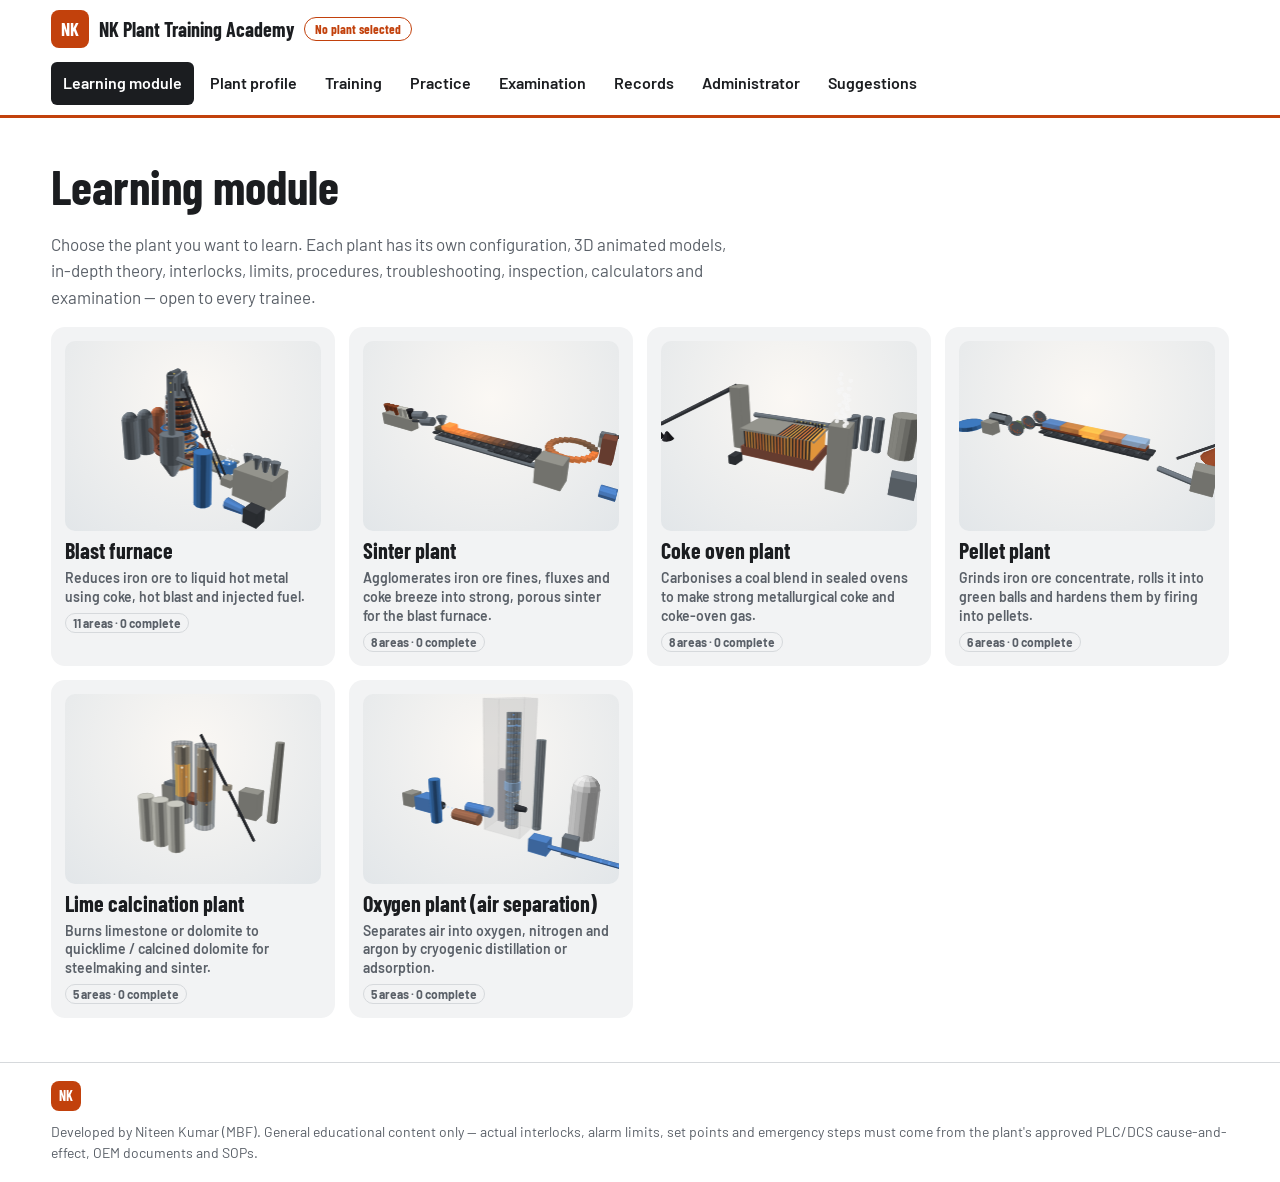
==== commit 800e87fb: "Multi-plant learning module with 3D models; no role restriction Co-Authored-By: Claude Opus 5.5 <nor" ====
--- a/app/src/main/assets/index.html
+++ b/app/src/main/assets/index.html
@@ -3,7 +3,7 @@
 <head>
 <meta charset="utf-8">
 <meta name="viewport" content="width=device-width,initial-scale=1">
-<title>BF Training Academy</title>
+<title>NK Plant Training Academy</title>
 <link rel="preconnect" href="https://fonts.googleapis.com">
 <link href="https://fonts.googleapis.com/css2?family=Barlow:wght@400;500;600;700&family=Barlow+Condensed:wght@600;700&display=swap" rel="stylesheet">
 <style>
@@ -91,21 +91,40 @@
 @media(max-width:900px){.learn{grid-template-columns:minmax(0,1fr)}.side{position:static;max-height:300px;border:1px solid var(--line);border-radius:10px;padding:8px}.top{position:static}}
 @media(max-width:600px){table{font-size:13px}.stack thead{display:none}.stack tr{display:grid;padding-block:10px;border-bottom:1px solid var(--line)}.stack td{display:flow-root;border:0;padding:3px 0;padding-inline-start:8em;text-align:start}.stack td::before{content:attr(data-l);float:inline-start;width:7.5em;margin-inline-start:-8em;white-space:normal;font-weight:700;color:var(--mut)}.stack td:empty{display:none}nav a{padding:8px 9px}}
 @media(prefers-reduced-motion:no-preference){.fs{animation:rise .35s ease both}@keyframes rise{from{opacity:0;transform:translateY(6px)}}}
+
+.v3d{position:relative;background:radial-gradient(ellipse at 50% 30%,light-dark(#f7f4f0,#24282c),light-dark(#e4e7ea,#15181a));border-radius:12px;overflow:hidden;margin:10px 0;border:1px solid var(--line)}
+.v3d canvas{position:absolute;inset:0;width:100%;height:100%;touch-action:none;cursor:grab}
+.v3c{position:absolute;left:8px;bottom:8px;display:flex;gap:6px;flex-wrap:wrap;right:8px}
+.v3c button{min-height:36px;padding:6px 10px;font-size:14px;background:color-mix(in srgb,var(--bg) 85%,transparent)}
+.v3hint{position:absolute;right:10px;top:8px;font-size:12px;color:var(--mut)}
+.pcard{display:flex;flex-direction:column;gap:6px;text-align:left;background:var(--panel);color:var(--ink);border:2px solid transparent;border-radius:14px;padding:12px;min-height:44px}
+.pcard canvas{width:100%;height:190px;border-radius:10px;background:radial-gradient(ellipse at 50% 30%,light-dark(#fbf8f4,#262a2e),light-dark(#e2e6e9,#141719));pointer-events:none}
+.pcard b{font:700 22px "Barlow Condensed",sans-serif}.pcard small{color:var(--mut);font-size:14px;line-height:1.35}.pcard.on{border-color:var(--hot)}
+.tabs{display:flex;flex-wrap:wrap;gap:6px;margin:18px 0 6px;position:sticky;top:64px;background:var(--bg);padding:6px 0;z-index:3}
+.tabs button{min-height:40px;padding:8px 12px;font-size:15px}
+.side .an{display:block;width:100%;text-align:left;background:transparent;color:var(--ink);padding:8px 9px;min-height:40px;font:700 17px "Barlow Condensed",sans-serif;border-radius:6px}
+.side .ls{display:block;width:100%;text-align:left;background:transparent;color:var(--ink);padding:6px 9px 6px 18px;min-height:38px;font-weight:500;font-size:14px;border-radius:6px}
+.side .on{background:var(--hot2);box-shadow:inset 3px 0 0 var(--hot)}.side .dn::after{content:" ✓";color:var(--ok);font-weight:700}
+#pchip{font-size:13px;font-weight:700;color:var(--hot);border:1.5px solid var(--hot);border-radius:20px;padding:3px 10px;text-decoration:none;white-space:nowrap}
+@media(prefers-reduced-motion:no-preference){.fs{animation:rise .35s ease both,lit 3.2s ease-in-out infinite;animation-delay:0s,var(--d,0s)}.fa{animation:blink 1.6s ease-in-out infinite}
+@keyframes lit{0%,100%{border-top-color:var(--hot)}12%{border-top-color:var(--warn);box-shadow:0 0 0 2px color-mix(in srgb,var(--warn) 45%,transparent)}30%{border-top-color:var(--hot);box-shadow:none}}
+@keyframes blink{0%,100%{opacity:.35;transform:translateX(0)}50%{opacity:1;transform:translateX(3px)}}}
+@media(max-width:900px){.tabs{top:0}}
+.logo{flex-wrap:wrap;row-gap:4px}@media(max-width:600px){.logo{font-size:17px}}
 </style>
 <script>new MutationObserver(()=>{for(const c of document.querySelectorAll('.stack td:not([data-l])')){let i=0,p=c;while(p=p.previousElementSibling)i+=p.colSpan;c.dataset.l=c.closest('table').rows[0].cells[i]?.textContent||''}}).observe(document,{childList:true,subtree:true})</script>
 </head>
 <body>
 <header class="top">
-  <div class="logo"><span class="nk">NK</span>Blast Furnace Training Academy</div>
+  <div class="logo"><span class="nk">NK</span>NK Plant Training Academy <a id="pchip" href="#home">—</a></div>
   <nav id="nav">
-    <a href="#setup">Plant profile</a><a href="#learn">Training</a><a href="#library">Library</a><a href="#practice">Practice</a><a href="#exam">Examination</a><a href="#records">Records</a><a href="#admin">Administrator</a><a href="#advice">Suggestions</a>
+    <a href="#home">Learning module</a><a href="#setup">Plant profile</a><a href="#learn">Training</a><a href="#practice">Practice</a><a href="#exam">Examination</a><a href="#records">Records</a><a href="#admin">Administrator</a><a href="#advice">Suggestions</a>
   </nav>
 </header>
 <main id="main"></main>
 <footer><span class="nk" style="width:30px;height:30px;font-size:14px">NK</span><span>Developed by Niteen Kumar (MBF). General educational content only — actual interlocks, alarm limits, set points and emergency steps must come from the plant's approved PLC/DCS cause-and-effect, OEM documents and SOPs.</span></footer>
 <script>
 {
-const K='bfta.v1';
 /* ---------- configuration catalogue (one plant profile for every area) ---------- */
 const AREAS=[
  {id:'stock',n:'Stock house',d:'Bunkers, weighing, screening, batching'},
@@ -413,104 +432,247 @@
  st:['Typical BF emergencies: blower trip, power failure, cooling water failure, gas leak, breakout, fire.','Follow the plant emergency plan and the shift in-charge.'],pr:[],il:[['Emergency stop','Stops the related equipment group']],fa:[],ck:['Assembly point known','Emergency numbers displayed']}
 ];
 
-const LIB={"guide": [["stock", "Stock house — overall role", "All", "Building of bunkers, feeders, screens and weighing equipment that stores each raw material and prepares every charge (batch) for the furnace in the right quantity and order.", "The furnace can only be as stable as its charges. Wrong weight, wet material or excess fines are the most common starting points of thermal swings, hanging and poor permeability.", "Keep bunkers in their level band, batch exactly to the authorised recipe, keep screens effective, record every charge and every deviation, and report off-spec material at once.", "1. Take over: read logbook, recipe version, moisture values and pending defects.\n2. Walk down bunkers, feeders, screens, weigh hoppers and conveyors.\n3. Check weigh hopper zero and bunker levels on HMI against field.\n4. During shift: watch batch deviations, bunker levels, screen product, alarms.\n5. Hand over: recipe, deviations, defects, bunker stock in hours.", "Moving machinery, dust and engulfment. Never enter a bunker or hopper without isolation, confined-space permit, gas/O₂ test and attendant."], ["stock", "Bunkers and feeders", "All", "Storage bunkers (steel or concrete, lined) above vibrating or belt feeders; level measured by radar, ultrasonic, load cells or rods. Each bunker is dedicated to one material.", "Correct draw rate and avoiding empty draw. Low level increases segregation (more fines in the batch); an empty bunker breaks the charging programme.", "Hold level between minimum and maximum, call for refilling in time, keep identification boards correct, report bridging, rat-holing and leakage.", "1. Check bunker map and identification boards match.\n2. Trend levels; request filling from RMHS at refill level.\n3. If flow stops: check feeder running, gate, then follow the approved bridging procedure (air blaster / vibrator / external tapping zone).\n4. Record material source and time for traceability.", "Bridged material can collapse suddenly. Never poke from above or inside a bunker; clearing only by approved method under permit."], ["stock", "Screening (coke, sinter, ore)", "Screens in stock house", "Vibrating screens (single or double deck) that remove −5 mm fines from sinter/ore and −25 to −30 mm from coke; a second deck can recover nut coke (≈10–30 mm).", "Fines fill the voids between lumps, raise pressure drop, cause channelling, hanging and higher coke rate. Screen efficiency directly affects furnace permeability.", "Keep screens running at design feed rate, inspect mesh condition, clean blinded decks, check undersize in screened product, route fines correctly.", "1. Watch feed spread across full deck width.\n2. Take screened-product samples per schedule; sieve for −5 mm (sinter) or −25 mm (coke).\n3. At stops: inspect panels for holes, blinding and wear; check springs and bolts.\n4. Report screen efficiency trend to shift in-charge.", "LOTO before opening covers or touching panels; vibrating equipment can start remotely."], ["stock", "Weighing and batching", "All", "Weigh hoppers on 3–4 load cells (or belt weighers) that meter each material to a target weight. Feeder runs coarse then fine feed and stops at the cut-off weight; material in flight completes the target.", "Weight accuracy sets ore/coke ratio, basicity and Fe input. A 1 % coke error repeated every charge changes the furnace heat level within hours.", "Check zero every shift, compare actual vs set weights, keep calibration in date, reject or correct batches outside tolerance.", "1. Zero check: hopper empty, gate closed, reading = 0 ± allowed drift.\n2. Span check with certified test weights (monthly / after any repair).\n3. Compare totals with conveyor/skip weigher or daily consumption.\n4. Investigate any batch outside tolerance before the next charge.", "Calibration and cleaning only with feeder and gate isolated."], ["stock", "Raw material quality and moisture", "All", "Physical and chemical properties of each material: size, fines, strength (coke CSR, pellet CCS, sinter TI/RDI), chemistry (Fe, SiO₂, Al₂O₃, CaO, MgO, ash, S, P) and moisture.", "Coke strength and size control gas flow; ore chemistry controls slag volume and basicity; moisture changes the dry weight actually charged and so the coke rate and thermal state.", "Use the latest lab results, apply moisture correction, flag off-spec materials and changes of source.", "1. Collect lab report each shift.\n2. Dry weight = wet weight × (1 − moisture %/100); update moisture correction in recipe as authorised.\n3. Compare with previous trend; inform shift in-charge if coke moisture or sinter fines jump.", "Sampling at running conveyors only from designated safe sampling points."], ["stock", "Burden recipe and charging sequence", "All", "The list of materials and weights per charge (coke batch, ore batch with flux and nut coke) and the order in which they are sent (e.g. C↓O↓ or CC↓OO↓).", "Sets ore/coke ratio, slag basicity, Fe input per charge and the layer structure in the furnace.", "Run only the authorised recipe; record every change with time, reason and who authorised it.", "1. Recipe change only on written/system instruction from shift in-charge.\n2. Enter change, have it checked by a second person.\n3. Watch the first three charges after change for correct weights.\n4. Note in logbook which charge number carries the change.", "Uncontrolled recipe edits can chill or overheat the furnace; protect HMI access."], ["stock", "Fines, dust and housekeeping", "All", "Fines conveyors returning screened fines to sinter plant / storage; dust extraction (bag filter) at transfer points and screens.", "Spillage blocks conveyors and walkways, coke dust can smoulder, airborne dust is a health hazard.", "Keep dust extraction running, clean spillage only with equipment stopped, keep walkways clear.", "1. Check DE fan running and ΔP across bag filter.\n2. Clean spillage under LOTO.\n3. Report leaking chutes and skirt rubbers.", "Respirator in dusty areas; never clean near running pulleys."], ["trans", "Skip hoist system", "Skip charging system", "Two skip cars on an inclined bridge, pulled by wire ropes from a hoist winch (AC VFD or DC drive) with service and emergency brakes. One skip goes up loaded while the other comes down to the skip pit.", "The skip is the only route of burden to the top; a stoppage stops charging and the stockline falls.", "Run in auto, watch speed, current and position, keep the pit clean, inspect ropes and brakes, report abnormal noise or vibration.", "1. Before start: brakes healthy, drive ready, skip at bottom, top hopper ready, pit gate closed.\n2. Auto cycle; watch every trip time and current.\n3. Daily walk-down of hoist house, sheaves and visible rope; weekly detailed rope inspection at slow speed.", "No one under the skip bridge or inside the skip pit while the hoist can move; rope or brake failure means a runaway skip."], ["trans", "Wire ropes, sheaves and brakes", "Skip charging system", "Steel wire ropes over head sheaves; service brake (thruster/disc) and emergency brake; rope load measurement where fitted.", "Rope and brake condition decide whether a loaded skip can fall back.", "Inspect, lubricate and measure ropes; test brakes as per schedule; keep records.", "1. Run at inspection speed; look for broken wires, kinks, corrosion, crushing, bird-caging.\n2. Measure diameter at fixed marks; compare with new-rope value.\n3. Discard per ISO 4309 / OEM criteria.\n4. Brake: lining thickness, air gap, holding test per OEM.", "Inspection only under permit with hoist isolated except for controlled inspection runs."], ["trans", "Skip position control", "Skip charging system", "Encoder on the hoist drum plus limit switches for slow-down, stop and over-travel at top and bottom.", "Correct dumping and loading positions; over-travel can derail the skip or overload the structure.", "Report any mismatch between encoder and limit switch; never bypass over-travel limits.", "1. Check HMI position against field at each shift.\n2. Inspect limit switch cams and cables.\n3. After rope change or slip, recalibrate encoder positions per OEM.", "Over-travel limit is a safety device, not an operating stop."], ["trans", "Charging conveyor system", "Conveyor charging system", "Long inclined belt (often steel-cord) from stock house to furnace top, with drives, holdback, take-up, protections and a head chute into the top receiving hopper.", "Continuous transport of every charge; belt damage means a long stoppage and loss of stockline.", "Monitor running and loading, patrol the gallery, keep spillage clear, report mistracking, noise and hot bearings.", "1. Start in cascade: top ready → main belt → collecting conveyor → feeders; stop in reverse.\n2. Patrol: idlers turning, scrapers, skirt rubbers, belt edge, splices.\n3. Use temperature gun on bearings and gearboxes.", "Never touch or clean a running belt; nip points at pulleys amputate. Use pull-cords in emergency."], ["trans", "Conveyor protections", "Conveyor charging system", "Pull-cord, belt sway (2 levels), zero-speed, belt rip, chute block, metal detector, holdback and brake.", "They stop fires, tears, run-back and spillage before major damage.", "Test protections on schedule, never leave one bypassed, reset pull-cords only after checking the reason.", "1. Monthly functional test of each pull-cord and sway switch under permit; record.\n2. Rip detector and zero-speed test per OEM.\n3. Metal detector test piece check.", "Bypassed protection only with authorised bypass permit and compensating measure."], ["trans", "Belt weighing and batch tracking", "Conveyor charging system", "Belt scale confirms batch weight; PLC tracks each batch position on the belt so the top knows what is arriving.", "A lost batch track can put ore where coke was planned.", "Check belt weigher calibration; inform when tracking is lost.", "1. Zero belt weigher with empty running belt.\n2. Calibrate with chain/test weights per schedule.\n3. If tracking lost: stop releasing batches, empty belt, re-synchronise per procedure.", "Calibration on running belt only from guarded positions."], ["top", "Bell-less top (BLT) — overall", "Bell-less Top (BLT)", "Pressure-lock material hopper(s) with upper and lower seal valves, a material flow control (metering) gate, and a rotating chute whose tilt angle places burden on chosen rings.", "Gives flexible radial distribution and keeps furnace top pressure and CO sealed in.", "Monitor every dump sequence, valve times, hopper weight, chute angle and speed, cooling and N₂ systems.", "1. Watch sequence steps on HMI each dump.\n2. Compare valve open/close times and equalising time with normal.\n3. Check hopper weight returns to zero (hopper empty).\n4. Check chute speed and angle against programme.", "Top platform is a CO area: personal CO monitor, never alone, permit for any work."], ["top", "Seal valves, metering gate and equalising", "Bell-less Top (BLT)", "Seal valves only seal (open/closed); the gate controls flow. Primary equalising uses semi-clean gas, secondary uses N₂; relief valve vents the hopper through a silencer.", "Opening a seal valve against pressure or closing it on flowing material damages its seat and causes gas leakage.", "Confirm ΔP before opening, never close a seal valve on material, report leaks (whistling, pressure not holding).", "1. Trend equalising and venting times — longer times show leakage.\n2. At stops: pressure-hold test of hopper; inspect seats.\n3. Record gate opening vs flow time.", "Leaking lower seal valve = CO release on top platform."], ["top", "Chute drive, gearbox cooling and N₂ purge", "Bell-less Top (BLT)", "Rotation and tilt drives in a gearbox above the furnace throat, cooled by water and purged with nitrogen to keep hot dusty gas out.", "Overheating or dust ingress destroys the gearbox and stops charging.", "Watch cooling water flow and temperatures, N₂ pressure and flow, gearbox temperature.", "1. Check flows every shift.\n2. Trend gearbox temperature.\n3. Check cooling water quality (closed loop) and strainers.", "Work inside the gearbox area needs isolation of N₂ and gas — asphyxiation risk."], ["top", "Radial burden distribution (BLT)", "Bell-less Top (BLT)", "The charging matrix: number of chute rotations at each angle (ring) for coke and ore. Centre coke charging, peripheral ore and terrace formation are typical strategies.", "Distribution decides where gas flows: centre vs wall flow, gas utilisation, heat load on walls, permeability.", "Run only the authorised matrix; engineers change it after reading probe, top gas and heat load data.", "1. Enter matrix only with authorisation.\n2. After a change, watch probe temperatures, ηCO and stave heat loads for 4–8 charges.\n3. Record matrix change time and charge number.", "Sudden matrix changes can cause slips; change in steps."], ["top", "Double bell top — overall", "Double bell", "Small bell and large bell form a two-stage pressure lock; a rotating distributor under the receiving hopper spreads burden round the circumference; movable throat armour (if fitted) adjusts radial landing.", "Seals the furnace while charging and places a ring of burden at the throat.", "Monitor bell sequence, strokes and timings, equalising and relief; keep bell seal condition under watch.", "1. Check bell position indicators each dump.\n2. Note open/close times and any hesitation.\n3. Report gas leakage at the bell rod glands or hopper.", "Both bells must never be open together — direct gas path to atmosphere."], ["top", "Bell seals and distribution limits", "Double bell", "Seal faces of small and large bells wear by abrasion and gas cutting; distribution is changed by stockline level, charging sequence, batch size and armour position.", "Worn seals leak gas and lose top pressure; limited distribution control means operators must hold stockline steady.", "Keep stockline at set level; follow the charging sequence; report leaks.", "1. Pressure-hold test of bell hopper at stops.\n2. Inspect for gas cutting marks.\n3. Check armour position against programme.", "Gas leak = CO emergency; leave upwind."], ["chg", "Charging programme and stockline", "All", "Coke and ore dumps are triggered when the stockline (burden surface) descends to the set charging level, measured by stock rods or radar.", "A steady stockline keeps the layer structure and throat volume; a deep stockline overheats the top and changes distribution.", "Keep stockline at set level; report charging delays early so blast can be adjusted.", "1. Watch stock rods/radar each dump.\n2. If charging falls behind: inform shift in-charge; blast reduction is decided by them.\n3. After a delay, recover stockline as instructed.", "Deep stockline raises top gas temperature — protect top equipment."], ["chg", "Burden descent, hanging and slipping", "All", "Burden descends as coke burns and iron melts. Hanging: burden stops descending. Slipping: sudden drop after hanging.", "Hanging and slips upset thermal state, can cause chilled hearth and top pressure surges that open bleeders.", "Recognise early signs and report: stock rods stop, blast pressure rises, permeability falls, top pressure spikes.", "1. Trend stock rods, blast pressure, ΔP and permeability index.\n2. Report at first signs.\n3. Corrective actions (blast reduction, controlled slip) only by shift in-charge.", "Slips can blow burden and gas through bleeders — keep clear of the top."], ["chg", "Radial distribution and gas flow", "All", "Gas follows the path of least resistance — zones with lower ore/coke ratio carry more gas. Indicators: above-burden probe, top gas temperatures, stave heat loads, ηCO.", "Balanced central and peripheral flow gives stable operation and good gas utilisation.", "Operators report changes in probe and heat-load trends; engineers adjust distribution.", "1. Note centre and wall probe temperatures each shift.\n2. Compare stave heat loads by quadrant.\n3. Use the Practice matrix exercise to understand changes.", "—"], ["chg", "Top gas temperature control", "All", "Top gas temperature measured in uptakes; top spray water (if fitted) cools gas when temperature exceeds limit.", "High top temperature damages top equipment, seals and gearbox.", "Watch uptake temperatures; follow procedure for spray water.", "1. Trend uptake temperatures.\n2. Check spray system ready.\n3. Report persistent high temperature (often linked to deep stockline or channelling).", "Spray water excess wets burden — use only as procedure says."], ["stove", "Hot blast stove — principle", "All", "Regenerative heat exchanger: on gas, BF gas (with enrichment if used) burns and heats checker bricks; on blast, cold blast passes through the hot checkers and leaves as hot blast.", "Hot blast supplies a large part of furnace heat; every 100 °C hot blast saves a significant amount of coke.", "Keep stoves cycling so hot blast temperature is steady, within dome and waste-gas limits.", "1. Watch dome and waste-gas temperatures through the gas period.\n2. Follow cycle times set by shift in-charge.\n3. Check mixer valve position — keep margin for temperature control.", "Stove on gas holds CO; any opening needs isolation, purge and gas test."], ["stove", "Stove changeover", "All", "Sequence to take one stove off blast and put another on blast without interrupting the blast.", "Wrong order causes blast pressure dips, hot blast loss or explosion risk.", "Run changeover in auto; in manual, follow the sequence step by step with valve confirmations.", "1. Stove on gas → off gas (gas, air, burner valves closed; chimney valves closed).\n2. Pressurise with cold blast (filling valve) until ΔP ≈ 0.\n3. Open cold and hot blast valves → on blast.\n4. Previous stove: close hot and cold blast valves, depressurise via blow-off, open chimney valves, purge, ignite → on gas.", "Never open a chimney valve on a pressurised stove; never ignite without purge."], ["stove", "Combustion control", "All", "Gas and air flows set the heating rate; air/gas ratio set for low excess O₂ (no unburnt CO). Enrichment gas (COG/NG) raises flame temperature.", "Good combustion gives higher dome temperature and better efficiency without overheating.", "Reach dome limit quickly, then hold it by excess air or reduced gas; end the gas period at waste-gas limit.", "1. Check O₂ in waste gas.\n2. Adjust air/gas ratio as per practice.\n3. Watch dome temperature rise rate.", "Rich mixture (CO in waste gas) can ignite in chimney flues."], ["stove", "Stove valves and cooling", "All", "Hot blast valve, burner shut-off valve and some others are water-cooled; valves have position switches used in interlocks.", "Cooling loss destroys the valve; a valve not proven in position stops the changeover.", "Check cooling water flows and return temperatures, report leaks and position faults.", "1. Check flow indicators every round.\n2. Feel/measure return temperature.\n3. Report water at valve flanges (possible leak into stove).", "Water leaking into a hot stove can cause steam explosion and refractory damage."], ["stove", "Stove shell and refractory", "All", "Steel shell with insulating and refractory lining; checkers; dome (often silica bricks). Shell temperatures monitored by thermography.", "Hot spots show refractory failure; dome overheating damages silica; checker blockage raises ΔP.", "Monthly thermography, record hot spots, trend stove ΔP.", "1. Scan shell and dome.\n2. Mark and trend hot spots.\n3. Report rising checker ΔP.", "—"], ["tuy", "Cold blast and blower", "All", "Turbo blower supplies cold blast at set flow/pressure; snort (blow-off) valve releases blast during reductions; moisture or steam may be added.", "Blast volume sets production rate; blower trip is a major furnace emergency.", "Coordinate changes with blower house; watch flow, pressure and permeability.", "1. Blast changes only on shift in-charge instruction.\n2. Watch blast pressure response.\n3. Know the blower-trip emergency plan.", "Blower trip: gas can flow backwards into blast system — follow emergency plan."], ["tuy", "Hot blast main, bustle pipe and tuyere stocks", "All", "Refractory-lined hot blast main and bustle (ring) pipe; tuyere stocks (goosenecks), blowpipes and tuyeres deliver hot blast to each tuyere.", "Hot spots or failures release 1000+ °C blast; blowpipe failure is an emergency.", "Watch for red spots, check blowpipe skin, peep sights.", "1. Thermography of hot blast main and bustle.\n2. Visual check of blowpipes each round.\n3. Report glowing areas.", "Never stand in line with peep sights or blowpipe joints."], ["tuy", "Tuyeres and tuyere coolers", "All", "Water-cooled copper tuyeres (and coolers) set the raceway where coke burns. Peep sight shows raceway brightness.", "Tuyere burning lets water into the furnace and chills the hearth.", "Check every peep sight each round; watch differential flow and return water.", "1. Look through each peep sight: bright = normal; dark = coal, slag or coke build-up.\n2. Compare inlet/outlet flows; investigate rising difference.\n3. Record tuyere status.", "Face shield and stand to the side at peep sights."], ["tuy", "Pulverised coal injection", "PCI installed", "Coal ground and dried in a mill with inert hot gas, collected in a bag filter, stored in PC bin, pressurised in injection vessels with N₂, distributed to lances in each blowpipe.", "Replaces part of the coke; uneven injection or stoppages upset the thermal state.", "Keep injection rate steady, monitor lances and distributor, inerting and CO/O₂ in the system.", "1. Check lance positions and flows at tuyeres.\n2. Watch O₂ and CO trends in mill, bag filter and bins.\n3. Change blocked lances per procedure.", "Coal dust is explosive and can self-heat. Keep inerting healthy; housekeeping is critical."], ["tuy", "Oxygen enrichment", "Oxygen enrichment installed", "Pure oxygen added to cold blast to raise flame temperature and productivity, often with higher PCI.", "Oxygen without blast flow or in contact with oil causes fires.", "Add O₂ only after blast is established, within approved limits.", "1. Check O₂ line pressure and purity.\n2. Ramp O₂ as instructed.\n3. Confirm automatic shut-off on low blast.", "Oxygen lines oil- and grease-free; no smoking or flames; O₂-enriched clothing burns violently."], ["cast", "Taphole and taphole clay", "All", "Opening through the hearth wall through which iron and slag are cast; closed by anhydrous clay that forms a protective \"mushroom\" inside.", "Taphole length protects the hearth wall around the taphole; short tapholes risk breakouts.", "Measure taphole length every cast, use correct clay quantity, report short or soft tapholes.", "1. Mark drill rod; measure length after opening.\n2. Record clay quantity pushed.\n3. Trend length per taphole.", "Taphole area: molten metal splash — full aluminised PPE."], ["cast", "Taphole drill and mud gun", "All", "Drill (pneumatic or hydraulic) opens the taphole; mud gun (hydraulic or electric) pushes clay to close it at end of cast.", "Failure to open or close on time disrupts casting and hearth level.", "Pre-cast checks of drill and gun; keep clay fresh and at correct temperature.", "1. Test drill and gun movement before cast.\n2. Load gun with clay; check pressure.\n3. Keep back-up method ready as per practice.", "Hydraulic hoses near hot metal — check condition."], ["cast", "Casting operation", "All", "Iron and slag flow from taphole to main trough; skimmer separates slag; iron runner to ladles/torpedo; slag runner to granulation or pit.", "Regular, complete casts keep hearth liquid level low and furnace stable.", "Open on time, watch flows, sample and measure temperatures, close at end of cast.", "1. Pre-cast: runners dry, vessels placed, slag route ready.\n2. Open taphole; watch iron then slag arrival.\n3. Sample HM and slag; dip-thermocouple temperatures.\n4. Close when furnace blows through (gas & sparks) or per schedule.", "Everything that touches molten metal must be dry."], ["cast", "Hot metal receiving", "All", "Open-top ladles or torpedo ladles placed under the tilting runner or spout; filling monitored by level/weight.", "Overflow or breakout puts molten iron on the floor or track.", "Inspect vessels before use; switch stream before full; record tonnage.", "1. Check refractory and dryness.\n2. Confirm position before tilting runner swings.\n3. Watch level and switch in time.", "Clear people from rail track and crane path during filling."], ["cast", "Trough and runner maintenance", "All", "Main trough and runners lined with castable/ramming mass; wear measured and repaired between casts or campaigns.", "Worn trough can break out; poor skimmer lets iron into slag route.", "Inspect after each cast; report wear; dry repairs thoroughly before use.", "1. Measure trough wear at marked points.\n2. Repair per practice.\n3. Dry-out with burner to required time/temperature.", "Wet repair + molten iron = explosion."], ["slag", "Slag chemistry and properties", "All", "Slag collects gangue and coke ash; key ratios basicity (CaO/SiO₂), MgO and Al₂O₃ control fluidity and desulphurisation.", "Viscous slag drains poorly and causes hearth problems; low basicity raises sulphur in iron.", "Know target ranges; report slag that runs thick or has unusual colour.", "1. Take slag sample each cast.\n2. Note fluidity in runner.\n3. Compare analysis with target.", "—"], ["slag", "Slag granulation", "Granulation (drum filter or settling sump)", "High-pressure water jet breaks slag stream into glassy granules; water and granules separated by drum filter or settling sump/filter bed; water recycled.", "Granulated slag is sold for cement; hot metal in granulation causes explosions.", "Establish water flow before slag; watch water/slag ratio and temperature; divert on problems.", "1. Start pumps, confirm flow and pressure.\n2. Divert slag only after water proven.\n3. Watch for iron carry-over (sparks, explosions) and divert at once.", "Steam with H₂S/SO₂; keep out of plume. Iron carry-over can explode."], ["slag", "Dry slag pit", "Dry slag pit", "Slag runs into pits in layers, cooled with controlled water spray, dug out after solidifying.", "Spraying liquid slag or iron causes explosions; pit rotation keeps casting possible.", "Spray only per practice; keep vehicles out of hot zone.", "1. Fill pit in layers.\n2. Spray after crust forms as instructed.\n3. Excavate only cooled slag.", "Never spray onto liquid slag or iron."], ["gas", "Top gas system and bleeders", "All", "Uptakes, downcomer and top bleeder valves; bleeders open automatically on very high top pressure.", "Protects the furnace shell and top from over-pressure.", "Watch top pressure; report bleeder openings and leaks.", "1. Note every bleeder opening with time and cause.\n2. Inspect bleeder seats at stops.", "Bleeder opening releases gas and dust — keep clear of top."], ["gas", "Dust catcher / cyclone", "All", "Gravity dust catcher or cyclone removes coarse dust; dust discharged through valves to trucks/wagons with wetting.", "Full dust catcher carries dust into gas cleaning.", "Discharge on schedule, wet the dust, avoid dust clouds.", "1. Check level.\n2. Discharge with conditioning water.\n3. Report stuck valves.", "Discharge area may have CO — monitor and stand upwind."], ["gas", "Wet gas cleaning", "Wet gas cleaning", "Venturi or annular-gap scrubber with demister; water captures fine dust; scrubber element may control top pressure.", "Clean gas is needed for stoves and users; water loss raises dust and upsets pressure control.", "Monitor water flow, ΔP, clean gas dust; keep thickener working.", "1. Check pumps and flows.\n2. Trend ΔP.\n3. Check drain seals (water seals) level.", "Water seals are gas barriers — low level releases CO."], ["gas", "Dry gas cleaning (bag filter)", "Dry gas cleaning", "Compartments of filter bags cleaned by N₂ pulses; inlet temperature kept in a band; dust conveyed pneumatically.", "Low temperature → condensation and bag blinding; high → bag damage; burst bag → dusty gas.", "Watch inlet temperature, ΔP, dust monitor; isolate faulty compartment.", "1. Trend inlet temperature.\n2. Check pulse sequence and N₂ pressure.\n3. Isolate compartment on dust alarm per procedure.", "Compartment entry: gas-tight isolation, N₂ purge then air, gas test."], ["gas", "TRT / top pressure control", "All", "TRT expands gas through a turbine to make power and controls top pressure; without TRT, septum valves or annular gap control it.", "Stable top pressure is needed for stable furnace operation; TRT trip must transfer control instantly.", "Monitor top pressure and controller; check TRT and bypass readiness.", "1. Check bypass valve in auto.\n2. Watch TRT inlet/outlet pressure.\n3. After a trip, confirm pressure held.", "Gas-side work needs full isolation and gas test."], ["gas", "BF gas network and isolation", "All", "Gas mains to stoves, boilers and users; gas holder/flare; isolation by goggle valves, blanks, water seals; purging with N₂/steam.", "BF gas is toxic (CO) and flammable; wrong isolation kills.", "Follow isolation and purging procedures exactly; test atmosphere.", "1. Isolate with gas-tight device.\n2. Purge and test for CO, O₂, LEL.\n3. Keep permit and isolation log.", "Single closed valve is not gas-tight isolation."], ["cool", "Cooling elements", "All", "Staves (cast iron, copper in high-heat zones) and/or copper cooling plates protect the shell; tuyeres and coolers cooled by high-pressure water.", "Loss of cooling burns elements and can lead to shell break-out.", "Monitor flows, temperatures and heat loads; report changes.", "1. Check flow and ΔT by circuit.\n2. Trend heat loads by zone.\n3. Report rising stave temperatures.", "Never stop water to a hot element without procedure."], ["cool", "Cooling water system", "All", "Open circuit (industrial water + cooling tower) or closed circuit (soft/DM water, heat exchangers, expansion tank with N₂) with standby and emergency supply.", "Water must never stop; quality prevents scaling and corrosion.", "Check pumps, pressures, standby readiness, emergency tank level, water quality.", "1. Check standby pump in auto.\n2. Check emergency tank / diesel pump ready.\n3. Record make-up and conductivity (closed loop).", "Emergency water tested on schedule."], ["cool", "Leak detection", "All", "Differential flow (in − out) per circuit, H₂ in top gas, isolation tests on suspected elements.", "Water entering the furnace chills the hearth and damages refractories.", "Watch differential flows and H₂; follow isolation test procedure to find the leaking element.", "1. Compare in/out flows.\n2. Check H₂ trend.\n3. Isolate suspected circuit per procedure and observe.", "—"], ["safe", "Carbon monoxide hazard", "All", "CO is colourless, odourless and toxic; BF gas contains about 20–25 % CO. Fixed detectors and personal monitors warn of it.", "CO is the main fatal hazard around a blast furnace.", "Carry a working personal CO monitor; know alarm levels and escape routes.", "1. Bump-test monitor before shift.\n2. On alarm: leave upwind, raise alarm, account for people.\n3. Re-enter only after gas test and permission.", "Rescue only with breathing apparatus and trained team."], ["safe", "Nitrogen and oxygen hazards", "All", "N₂ used for purging and inerting displaces oxygen; O₂ enrichment raises fire risk.", "Asphyxiation gives no warning; O₂-rich atmosphere makes materials burn fiercely.", "Test O₂ before entry; respect N₂ and O₂ area warnings.", "1. Gas test O₂ 19.5–23.5 % before entry.\n2. Continuous monitoring during work.\n3. Ventilate.", "Never enter an inerted vessel without air-supplied BA."], ["safe", "Permit-to-work, isolation and LOTO", "All", "System that controls hazardous work: permit, energy isolation (electrical, mechanical, hydraulic, pneumatic, gas, water), lock-out, tag-out, try-out.", "Most maintenance fatalities come from unexpected energy release.", "No work without a valid permit and personal lock.", "1. Identify all energy sources.\n2. Isolate, lock, tag.\n3. Try-out (attempt start).\n4. Work; remove locks only by owner; return permit.", "HMI stop is not isolation."], ["safe", "Confined space and hot work", "All", "Bunkers, hoppers, ducts, stoves, dust catchers are confined spaces; welding/cutting near gas or coal dust is hot work.", "Toxic, oxygen-deficient or flammable atmosphere; engulfment; fire.", "Gas test, attendant, rescue plan; fire watch for hot work.", "1. Permit with gas test (CO, O₂, LEL).\n2. Attendant at entry.\n3. Continuous monitoring.\n4. Fire watch after hot work.", "—"], ["safe", "Molten metal and emergency response", "All", "Hazards of hot metal and slag: splashes, breakouts, explosions with water; BF emergencies: blower trip, power failure, water failure, gas leak, breakout, fire.", "Correct first response saves lives and the furnace.", "Know the plant emergency plan, alarms, assembly points and your role.", "1. Learn your emergency role.\n2. Take part in drills.\n3. In emergency: stop safely, raise alarm, follow shift in-charge.", "Aluminised PPE, face shield and safety shoes in cast house."]], "il": [["stock", "Vibrating feeder", "Feeder start permissive", "Permissive", "Weigh hopper gate closed, hopper not full, downstream ready", "Feeder may start", "Prevents overfilling and spillage", "All"], ["stock", "Bunker", "Bunker low-low level", "Trip / alarm", "Level below low-low", "Feeder stops, alarm", "Avoids empty draw, fines and air ingress", "All"], ["stock", "Bunker", "Bunker high level", "Trip", "Level above high", "Filling conveyor / tripper stopped or moved", "Prevents overflow", "All"], ["stock", "Screen", "Screen running", "Permissive / trip", "Screen not running", "Feeder above screen stops", "Avoids unscreened or piled material", "Screens in stock house"], ["stock", "Fines conveyor", "Fines route running", "Trip", "Fines conveyor stopped", "Screen and feeder stop", "Prevents choke of fines chute", "Screens in stock house"], ["stock", "Weigh hopper", "Weighing completion", "Permissive", "Actual weight within tolerance of target", "Batch release allowed", "Correct batch weight", "Weigh hoppers"], ["stock", "Weigh hopper", "Over-weight", "Alarm / hold", "Weight above target + tolerance", "Batch held for correction", "Avoids wrong ore/coke ratio", "Weigh hoppers"], ["stock", "Weigh hopper", "Zero return", "Permissive", "Weight back to zero after discharge", "Gate closes, next fill allowed", "Confirms full discharge", "Weigh hoppers"], ["stock", "Weigh hopper / weighfeeder", "Load cell / signal fault", "Trip", "Signal out of range or deviation between cells", "Batching from that hopper blocked", "No batching on wrong weight", "All"], ["stock", "Discharge", "Transport ready", "Permissive", "Skip at bottom position (skip) or collecting conveyor running (conveyor)", "Hopper discharge allowed", "Material only into a ready receiver", "All"], ["stock", "Conveyors", "Pull-cord / emergency stop", "Trip", "Pull-cord pulled or E-stop pressed", "Conveyor and all upstream feeders stop", "Personnel safety", "All"], ["stock", "Dust extraction", "DE fan running", "Alarm / permissive", "DE fan stopped", "Alarm (or stock house start blocked per design)", "Dust exposure", "All"], ["trans", "Skip hoist", "Hoist start permissive", "Permissive", "Skip at bottom, loaded weight OK, top receiving ready, brakes and drive healthy, pit gate closed", "Hoist may start", "Safe, correct cycle", "Skip charging system"], ["trans", "Skip hoist", "Over-speed", "Trip", "Speed above limit", "Drive trip, brakes applied", "Prevents runaway", "Skip charging system"], ["trans", "Skip hoist", "Over-travel top / bottom", "Trip", "Skip beyond normal stop position", "Drive trip, brakes applied", "Prevents derailment / collision", "Skip charging system"], ["trans", "Skip hoist", "Slack rope", "Trip", "Rope tension lost", "Hoist stops", "Skip may be stuck — avoids sudden drop", "Skip charging system"], ["trans", "Skip hoist", "Rope overload", "Trip", "Rope load above limit", "Hoist stops", "Protects rope and structure", "Skip charging system"], ["trans", "Skip hoist", "Brake release feedback", "Permissive", "Brake not proven released / worn lining", "Start blocked", "Prevents driving against brake", "Skip charging system"], ["trans", "Skip hoist", "Encoder vs limit switch mismatch", "Trip / slow mode", "Position signals disagree", "Stop; slow inspection mode only", "Wrong position = wrong dumping", "Skip charging system"], ["trans", "Skip hoist", "Motor overload / temperature", "Trip", "Current or winding temperature high", "Drive trip", "Motor protection", "Skip charging system"], ["trans", "Top receiving", "Receiving hopper full", "Permissive", "Top hopper not empty", "Skip cannot dump", "Prevents overflow at top", "Skip charging system"], ["trans", "Conveyor", "Start cascade", "Permissive", "Downstream equipment not running", "Conveyor cannot start", "Prevents piling at transfers", "Conveyor charging system"], ["trans", "Conveyor", "Pull-cord", "Trip", "Cord pulled", "Conveyor and upstream stop; local reset", "Personnel safety", "Conveyor charging system"], ["trans", "Conveyor", "Belt sway", "Alarm / trip", "1st level mistracking / 2nd level", "Alarm / trip", "Prevents belt edge damage and spillage", "Conveyor charging system"], ["trans", "Conveyor", "Zero speed / slip", "Trip", "Belt speed below set % of motor speed", "Conveyor and upstream trip", "Prevents fire and piling", "Conveyor charging system"], ["trans", "Conveyor", "Belt rip", "Trip", "Rip detector loop broken", "Immediate stop", "Limits tear length", "Conveyor charging system"], ["trans", "Conveyor", "Chute block", "Trip", "Chute level switch active", "Feeding conveyor stops", "Prevents spillage and damage", "Conveyor charging system"], ["trans", "Conveyor", "Metal detector", "Alarm / stop", "Tramp metal detected", "Belt stops or diverts", "Protects belt and top equipment", "Conveyor charging system"], ["trans", "Conveyor", "Bearing / gearbox temperature", "Alarm / trip", "Temperature above limit", "Alarm then trip", "Prevents seizure and fire", "Conveyor charging system"], ["trans", "Conveyor", "Holdback / brake", "Protection", "Drive stops on loaded incline", "Holdback prevents run-back", "Prevents reverse run", "Conveyor charging system"], ["trans", "Conveyor", "Top not ready", "Permissive", "Top receiving hopper not ready", "No batch release onto belt", "Prevents overflow at top", "Conveyor charging system"], ["top", "BLT upper seal valve", "Upper seal valve open", "Permissive", "Hopper vented to ≈ atmosphere, lower seal valve closed, gate closed", "USV may open", "Protects seat; avoids blow-back", "Bell-less Top (BLT)"], ["top", "BLT upper seal valve", "Upper seal valve close", "Permissive", "Material transfer finished (no flow through seat)", "USV may close", "Seat not damaged by material", "Bell-less Top (BLT)"], ["top", "BLT equalising", "Equalising start", "Permissive", "Upper and lower seal valves closed, relief valve closed", "Equalising valves open", "Pressurise only a sealed hopper", "Bell-less Top (BLT)"], ["top", "BLT lower seal valve", "Lower seal valve open", "Permissive", "ΔP hopper–furnace below limit; USV closed", "LSV may open", "Protects seat; avoids surge", "Bell-less Top (BLT)"], ["top", "BLT gate", "Material gate open", "Permissive", "LSV fully open, chute rotating at programmed angle, stockline permissive", "Gate opens to set value", "Burden only to the right ring", "Bell-less Top (BLT)"], ["top", "BLT gate", "Material gate close", "Sequence", "Hopper empty (weight / radiometric) or programme end", "Gate closes", "Correct dump quantity", "Bell-less Top (BLT)"], ["top", "BLT lower seal valve", "Lower seal valve close", "Permissive", "Gate closed and hopper empty", "LSV may close", "Seat not damaged", "Bell-less Top (BLT)"], ["top", "BLT relief", "Relief (venting) open", "Permissive", "LSV closed, equalising valves closed", "Relief opens", "No direct path furnace → atmosphere", "Bell-less Top (BLT)"], ["top", "BLT seal valves", "USV and LSV both open", "Hard interlock", "Both commanded open", "Blocked", "Furnace gas would escape to atmosphere", "Bell-less Top (BLT)"], ["top", "BLT chute", "Rotation / tilt deviation", "Trip", "Speed or angle outside tolerance", "Gate closes; charging held", "Wrong distribution", "Bell-less Top (BLT)"], ["top", "BLT hydraulics", "Hydraulic pressure low", "Alarm / hold", "Pressure below low / low-low", "Sequence hold / stop", "Valves may not complete stroke", "Bell-less Top (BLT)"], ["top", "BLT gearbox", "Cooling water / temperature", "Alarm / trip", "Low flow or high gearbox temperature", "Alarm; back-up cooling; charging hold per design", "Protects gearbox", "Bell-less Top (BLT)"], ["top", "BLT gearbox", "N₂ purge pressure", "Alarm", "N₂ pressure below furnace top pressure + margin", "Alarm", "Keeps dust and gas out of gearbox", "Bell-less Top (BLT)"], ["top", "Double bell", "Small bell open", "Permissive", "Large bell closed, bell hopper vented, bell hopper not full, distributor in position", "Small bell may open", "Pressure lock and correct transfer", "Double bell"], ["top", "Double bell", "Large bell open", "Permissive", "Small bell closed, bell hopper equalised, stockline at charging level", "Large bell may open", "Pressure lock; correct charging", "Double bell"], ["top", "Double bell", "Both bells open", "Hard interlock", "Both commanded open", "Blocked", "Direct gas path to atmosphere", "Double bell"], ["top", "Double bell", "Equalising valve open", "Permissive", "Both bells closed, relief closed", "Equalising allowed", "Pressurise only sealed hopper", "Double bell"], ["top", "Double bell", "Relief valve open", "Permissive", "Large bell closed, equalising closed", "Relief allowed", "No direct gas path", "Double bell"], ["top", "Furnace top", "Top pressure high", "Hold", "Top pressure above charging limit", "Charging held", "Protects seals and equipment", "All"], ["top", "Furnace top", "Top gas temperature high", "Alarm / action", "Uptake temperature above limit", "Alarm; top spray starts per design", "Protects top equipment", "All"], ["chg", "Stockline", "Charging level reached", "Permissive", "Stockline at or below set charging level", "Next dump allowed", "Keeps layer structure", "All"], ["chg", "Stock rods", "Rods raised", "Permissive", "Stock rods not in top position", "Dump blocked", "Protects rods from burden", "All"], ["chg", "Stockline meters", "Measurement failure", "Alarm", "Rods / radar faulty", "Alarm; manual charging only by authorisation", "Avoids charging blind", "All"], ["stove", "Stove burner", "Ignition permissive", "Permissive", "Chimney valves open, air fan running, purge complete, gas pressure OK, blast valves closed", "Burner may ignite", "Prevents gas explosion", "All"], ["stove", "Stove burner", "Flame failure", "Trip", "Flame scanner loses flame", "Gas shut-off valves close (block & bleed)", "Prevents unburnt gas accumulation", "All"], ["stove", "Stove burner", "Low gas / air pressure", "Trip", "Pressure below limit", "Gas cut", "Unstable flame / flashback", "All"], ["stove", "Stove", "Dome over-temperature", "Alarm / action", "Dome temperature above limit", "Gas reduced or cut", "Protects dome refractory", "All"], ["stove", "Stove", "Waste gas over-temperature", "Trip / action", "Waste gas above limit", "Gas period ended", "Protects checker grid and supports", "All"], ["stove", "Stove", "On-blast permissive", "Permissive", "Gas, air and chimney valves closed; stove pressurised (ΔP ≈ 0)", "Cold and hot blast valves may open", "No blast surge; no gas mixing", "All"], ["stove", "Stove", "Depressurise before chimney open", "Permissive", "Stove pressure ≈ atmosphere", "Chimney valves may open", "Prevents violent blow-off", "All"], ["stove", "Stoves", "Stoves on blast", "Hard interlock", "Taking the last stove off blast / more than allowed on blast", "Blocked", "Continuous and controlled blast", "All"], ["stove", "Hot blast valve", "Cooling water low", "Alarm", "Flow or ΔT outside limit", "Alarm", "Valve burn-out", "All"], ["tuy", "Blower", "Blower trip / blast loss", "Emergency", "Cold blast flow lost", "PCI and O₂ stop; emergency plan", "Prevents gas back-flow and injection without blast", "All"], ["tuy", "Oxygen", "O₂ shut-off on low blast", "Trip", "Cold blast flow below set or blower trip", "O₂ shut-off valves close", "Fire risk; O₂ without dilution", "Oxygen enrichment installed"], ["tuy", "Oxygen", "O₂ pressure / purity", "Trip", "O₂ header pressure or purity outside limit", "O₂ stopped", "Uncontrolled enrichment", "Oxygen enrichment installed"], ["tuy", "PCI", "Injection permissive", "Permissive", "Blast on, blast pressure above set, vessel pressure OK", "Injection allowed", "Coal only into live raceway", "PCI installed"], ["tuy", "PCI", "Lance / blowpipe fault", "Trip", "Lance flow low or blowpipe pressure abnormal", "Injection to that tuyere stopped", "Avoids coal into failed tuyere", "PCI installed"], ["tuy", "PCI mill / bag filter", "O₂ high", "Trip / inerting", "O₂ above inert limit", "Coal feed stopped; N₂ inerting", "Coal dust explosion", "PCI installed"], ["tuy", "PCI bins", "CO rising", "Alarm / inerting", "CO above alarm / rising trend", "N₂ inerting; investigate smouldering", "Self-heating coal fire", "PCI installed"], ["tuy", "PCI mill", "Outlet temperature high", "Trip", "Mill outlet temperature above limit", "Hot gas cut; water / N₂ action", "Coal ignition", "PCI installed"], ["tuy", "Tuyere cooling", "Differential flow", "Alarm", "In − out flow difference above set", "Alarm; investigate leak", "Water into furnace", "All"], ["cast", "Drill / mud gun", "Collision interlock", "Permissive", "Other machine in taphole position", "Movement blocked", "Machine collision", "All"], ["cast", "Mud gun", "Gun pressure / relief", "Protection", "Pressure above limit", "Relief valve opens", "Hydraulic protection", "All"], ["cast", "Tilting runner", "Swing permissive", "Permissive", "Receiving vessel proven in position", "Runner may swing", "Metal only into a vessel", "All"], ["cast", "Ladle / torpedo car", "Car movement block", "Interlock", "Vessel being filled", "Car movement blocked", "Spill on track", "All"], ["cast", "Fume extraction", "Fan running", "Alarm", "Fan stopped during cast", "Alarm", "Fume exposure", "All"], ["slag", "Granulation", "Slag diversion permissive", "Permissive", "Water flow and pressure at or above set", "Slag may be diverted to granulation", "Explosion from dry slag/iron", "Granulation (drum filter or settling sump)"], ["slag", "Granulation", "Low water flow", "Trip / divert", "Flow below set during cast", "Divert slag to emergency pit", "Explosion risk", "Granulation (drum filter or settling sump)"], ["slag", "Granulation", "Tank / sump level high", "Alarm", "Level above limit", "Alarm; pumps", "Overflow of hot water", "Granulation (drum filter or settling sump)"], ["slag", "Drum filter", "Drum stopped", "Alarm / divert", "Drum not rotating", "Alarm; divert slag", "Choke of granulation tank", "Drum-filter granulation"], ["gas", "Top bleeders", "Very high top pressure", "Protection", "Top pressure above bleeder set", "Bleeder opens", "Shell and top protection", "All"], ["gas", "TRT", "TRT trip", "Trip / transfer", "Turbine protection operates", "Emergency stop valve closes; bypass/septum takes pressure control", "Stable top pressure", "TRT installed"], ["gas", "TRT", "Start permissive", "Permissive", "Lube oil, seal N₂, inlet pressure OK", "TRT may start", "Turbine protection", "TRT installed"], ["gas", "Bag filter", "Inlet temperature high / low", "Action", "Outside band", "Cooling / heating / bypass per design", "Bag protection", "Dry gas cleaning"], ["gas", "Bag filter", "Dust emission", "Alarm / isolate", "Clean-gas dust monitor high", "Isolate leaking compartment", "Dusty gas to users", "Dry gas cleaning"], ["gas", "Scrubber", "Low water flow", "Alarm / action", "Flow below set", "Alarm; pressure control action", "Hot dusty gas downstream", "Wet gas cleaning"], ["gas", "Dust catcher", "Level high", "Alarm", "Dust level above limit", "Alarm", "Dust carry-over", "All"], ["gas", "Gas network", "Over-pressure", "Action", "Network pressure above set", "Flare / bleeder", "Protects users", "All"], ["cool", "Cooling pumps", "Supply pressure low", "Auto action", "Pressure below low", "Standby pump starts", "Continuous water", "All"], ["cool", "Cooling pumps", "Supply pressure low-low / power loss", "Emergency", "Pressure below low-low or power failure", "Emergency water (overhead tank / diesel pump / DG)", "Element burn-out", "All"], ["cool", "Closed circuit", "Expansion tank level / N₂ pressure", "Alarm / make-up", "Level or pressure low", "Make-up / alarm", "Leak indication; cavitation", "Closed circuit"], ["cool", "Circuits", "Return temperature high", "Alarm", "Outlet temperature above limit", "Alarm", "Overheating element", "All"], ["safe", "Fixed CO detectors", "CO 1st / 2nd level", "Alarm", "CO above level 1 / level 2", "Alarm, beacon; evacuation at level 2", "Poisoning", "All"], ["safe", "O₂ monitors", "O₂ low", "Alarm", "O₂ below 19.5 %", "Alarm; evacuate", "Asphyxiation", "All"], ["safe", "Access gates", "Gate open", "Interlock", "Guarded area gate open", "Equipment in area cannot run in auto", "Personnel safety", "All"]], "lim": [["stock", "Sinter size", "mm", "5–50 (mean ≈ 15–25)", "Both", "Permeability and reducibility", "Report; check screen and handling", "All"], ["stock", "Sinter −5 mm fines after screening", "%", "≤ 5", "High", "Fines reduce permeability", "Check screen; report to shift in-charge", "All"], ["stock", "Pellet size", "mm", "8–16 (≥ 90 %)", "Both", "Even voids", "Report off-spec", "All"], ["stock", "Pellet cold crushing strength", "kg/pellet", "≥ 200–250", "Low", "Breakage creates fines", "Report; restrict use as instructed", "All"], ["stock", "Lump ore size", "mm", "10–40", "Both", "Permeability; decrepitation", "Report; check screening", "All"], ["stock", "Coke size (skip coke)", "mm", "25/30–80 (mean ≈ 45–55)", "Both", "Coke window permeability", "Check screen; report", "All"], ["stock", "Nut coke size", "mm", "≈ 10–30", "Both", "Mixed with ore; replaces part of coke", "Check deck", "Nut coke recovered"], ["stock", "Coke CSR", "%", "≥ 60 (larger furnaces higher)", "Low", "Strength in lower furnace", "Inform shift in-charge; fuel rate adjustment", "All"], ["stock", "Coke CRI", "%", "≤ 25–28", "High", "Reactivity", "Inform", "All"], ["stock", "Coke ash", "%", "≈ 10–15", "High", "Slag volume, fuel rate", "Inform", "All"], ["stock", "Coke moisture", "%", "≤ 5 (wet quench)", "High", "Dry coke charged changes", "Update moisture correction", "All"], ["stock", "Bunker level", "%", "≈ 30–90 (plant band)", "Both", "Segregation / overflow", "Request filling / stop filling", "All"], ["stock", "Batch weight deviation", "%", "≤ ± 0.5–1", "Both", "Ore/coke and basicity", "Correct / reject batch", "All"], ["stock", "Weigh hopper zero drift", "kg", "Within plant tolerance", "Both", "Hidden weight error", "Zero / calibrate", "Weigh hoppers"], ["trans", "Skip hoist speed", "m/s", "≈ 2–4 (design)", "High", "Cycle time and safety", "Check drive; over-speed trips", "Skip charging system"], ["trans", "Skip load", "% rated", "≤ 100", "High", "Rope and structure", "Check batch weight", "Skip charging system"], ["trans", "Rope diameter reduction", "%", "Discard per ISO 4309 / OEM (often ≈ 7–10 %)", "High", "Rope strength", "Stop; replace rope", "Skip charging system"], ["trans", "Conveyor belt speed", "m/s", "≈ 1.5–2.5 (design)", "Both", "Capacity; slip detection", "Check drive", "Conveyor charging system"], ["trans", "Conveyor inclination", "°", "≤ ≈ 12–15 (design)", "High", "Material roll-back", "Design value only", "Conveyor charging system"], ["trans", "Bearing temperature", "°C", "Alarm ≈ 70–80, trip ≈ 90 (OEM)", "High", "Seizure, fire", "Stop and inspect", "Conveyor charging system"], ["trans", "Gearbox oil temperature", "°C", "Alarm ≈ 80–90 (OEM)", "High", "Lubrication failure", "Check oil and cooling", "All"], ["top", "Top pressure (normal)", "bar(g)", "≈ 0.8–2.5 (furnace size)", "Both", "Gas velocity, productivity, sealing", "Follow control room; bleeders at very high", "All"], ["top", "Equalising ΔP before lower seal valve / large bell opens", "mbar", "Near zero (OEM, often < 50)", "High", "Seat damage, surge", "Wait / check equalising", "Bell-less Top (BLT); Double bell"], ["top", "Chute rotation speed", "rpm", "≈ 8 (OEM)", "Both", "Distribution accuracy", "Charging held on deviation", "Bell-less Top (BLT)"], ["top", "Chute tilt angle range", "°", "≈ 15–55 per ring table (OEM)", "Both", "Ring landing position", "Calibrate per OEM", "Bell-less Top (BLT)"], ["top", "BLT gearbox temperature", "°C", "Alarm per OEM (≈ 60–70)", "High", "Gearbox damage", "Check cooling and N₂", "Bell-less Top (BLT)"], ["top", "BLT hydraulic pressure", "bar", "≈ 100–160 (OEM)", "Low", "Valve stroke", "Check pumps, accumulators", "Bell-less Top (BLT)"], ["chg", "Stockline (below zero level)", "m", "≈ 1.0–2.0 (set level)", "Both", "Layer structure, top temperature", "Inform; adjust charging / blast as instructed", "All"], ["chg", "Stock rod difference", "m", "Alarm if > ≈ 0.5", "High", "Uneven descent", "Report", "All"], ["chg", "Top gas temperature (uptakes)", "°C", "≈ 100–250; alarm ≈ 300–350", "High", "Top equipment", "Spray water per procedure; report", "All"], ["chg", "Gas utilisation ηCO", "%", "≈ 45–50", "Low", "Efficiency, distribution", "Engineer review", "All"], ["stove", "Dome temperature (max)", "°C", "≈ 1300–1420 (refractory limit)", "High", "Silica dome, NOx", "Reduce gas / add excess air", "All"], ["stove", "Waste gas temperature (max)", "°C", "≈ 300–400", "High", "Checker grid / supports", "End gas period", "All"], ["stove", "Hot blast temperature", "°C", "≈ 1000–1250", "Low", "Coke rate", "Check stove cycle and combustion", "All"], ["stove", "O₂ in waste gas", "%", "≈ 0.5–1.5", "Both", "Complete combustion / efficiency", "Adjust air/gas ratio", "All"], ["stove", "Stove shell temperature", "°C", "Plant limit (often < 100–150)", "High", "Refractory failure", "Thermography; report", "All"], ["stove", "Changeover time", "min", "≈ 10–15", "High", "Blast stability", "Check valves", "All"], ["tuy", "Tuyere velocity (actual)", "m/s", "≈ 200–270", "Both", "Raceway depth, centre gas", "Engineer adjusts blast / tuyere size", "All"], ["tuy", "Raceway adiabatic flame temperature", "°C", "≈ 2000–2300", "Both", "Melting and injection", "Adjust O₂, moisture, PCI, HBT", "All"], ["tuy", "Blast pressure", "bar(g)", "Furnace specific (often ≈ 1.5–4)", "High", "Permeability, hanging", "Report rise; reduce blast as instructed", "All"], ["tuy", "Blast moisture", "g/Nm³", "≈ 10–30 (plant set)", "Both", "Flame temperature, H₂", "Adjust steam as instructed", "All"], ["tuy", "Tuyere cooling water ΔFlow (in − out)", "% / m³/h", "Alarm at plant set", "High", "Tuyere leak", "Investigate per procedure", "All"], ["tuy", "PCI rate", "kg/tHM", "≈ 100–200", "Both", "Coke replacement, permeability", "Follow set point", "PCI installed"], ["tuy", "PC fineness (−75 µm)", "%", "≈ 60–80", "Low", "Combustion in raceway", "Mill adjustment", "PCI installed"], ["tuy", "PC moisture", "%", "≤ ≈ 1–1.5", "High", "Flow, lance blockage", "Mill drying", "PCI installed"], ["tuy", "O₂ in mill / bag filter", "%", "Below inert limit (OEM, often < 8–12)", "High", "Explosion", "Stop coal, inert with N₂", "PCI installed"], ["tuy", "Mill outlet temperature", "°C", "≈ 70–90", "High", "Coal ignition", "Reduce hot gas", "PCI installed"], ["tuy", "O₂ enrichment", "% points", "≈ 2–8 (plant set)", "High", "Flame temperature, safety", "Follow set point; auto cut on low blast", "Oxygen enrichment installed"], ["cast", "Taphole length", "m", "Design value (often ≈ 2.5–3.5)", "Low", "Hearth wall protection", "More clay; report short taphole", "All"], ["cast", "Hot metal temperature", "°C", "≈ 1450–1520", "Both", "Thermal state", "Report trend", "All"], ["cast", "Slag temperature", "°C", "≈ 1500–1550", "Both", "Fluidity", "Report", "All"], ["cast", "Hot metal Si", "%", "≈ 0.3–0.8 (plant target)", "Both", "Thermal state indicator", "Shift in-charge adjusts fuel", "All"], ["cast", "Hot metal S", "%", "≤ ≈ 0.04", "High", "Steel quality", "Slag basicity / thermal check", "All"], ["cast", "Cast duration", "min", "≈ 90–150 (plant)", "Both", "Hearth drainage", "Adjust drill size / practice", "All"], ["cast", "Casts per day", "No.", "≈ 8–14 (plant)", "Both", "Liquid level in hearth", "Follow casting schedule", "All"], ["slag", "Slag basicity CaO/SiO₂", "—", "≈ 1.0–1.2", "Both", "Desulphurisation, fluidity", "Flux adjustment by engineer", "All"], ["slag", "Slag MgO", "%", "≈ 7–10", "Both", "Fluidity with high Al₂O₃", "Flux adjustment", "All"], ["slag", "Slag Al₂O₃", "%", "≈ 15–20 (high-alumina ores up to ≈ 22)", "High", "Viscosity", "Raise MgO; burden change", "All"], ["slag", "Slag rate", "kg/tHM", "≈ 250–400", "High", "Fuel rate, drainage", "Burden quality", "All"], ["slag", "Granulation water : slag ratio", "m³/t", "≈ 8–12 (design)", "Low", "Complete granulation, safety", "Increase water / divert", "Granulation (drum filter or settling sump)"], ["slag", "Granulation water temperature", "°C", "Below design (often < 85–90)", "High", "Steam, poor granulation", "Cooling / make-up", "Granulation (drum filter or settling sump)"], ["gas", "Clean gas dust", "mg/Nm³", "≤ ≈ 5–10", "High", "Burners, TRT blades", "Check cleaning system", "All"], ["gas", "Bag filter inlet temperature", "°C", "Band above dew point and below bag limit (≈ 100–250)", "Both", "Condensation / bag damage", "Cooling / heating / bypass", "Dry gas cleaning"], ["gas", "BF gas CO", "%", "≈ 20–25", "—", "Toxicity and calorific value", "—", "All"], ["gas", "BF gas calorific value", "MJ/Nm³", "≈ 3.0–3.6", "Low", "Stove heating", "Enrichment", "All"], ["cool", "Inlet water temperature", "°C", "≤ ≈ 35–40 (open), plant set (closed)", "High", "Heat removal", "Check cooling tower / exchanger", "All"], ["cool", "Stave / plate ΔT", "°C", "Plant reference by zone (often ≈ 3–8)", "High", "Heat load", "Report; distribution review", "All"], ["cool", "Closed circuit make-up", "% of circulation", "Very small; rising = leak", "High", "Leak", "Leak search", "Closed circuit"], ["cool", "H₂ in top gas", "%", "Plant baseline (≈ 1–5 with injection)", "High", "Water leak indicator", "Leak search", "All"], ["safe", "CO exposure (8 h TWA)", "ppm", "25 (ACGIH TLV); follow plant / statutory limit", "High", "Poisoning", "Leave area; ventilate", "All"], ["safe", "CO — immediately dangerous", "ppm", "1200 (IDLH)", "High", "Fatal", "BA only; rescue team", "All"], ["safe", "Oxygen for entry", "%", "19.5–23.5", "Both", "Asphyxiation / fire", "No entry; ventilate", "All"], ["safe", "H₂S (8 h TWA)", "ppm", "1 (ACGIH TLV); plant limit", "High", "Toxic (slag steam)", "Leave plume", "All"], ["safe", "Flammable gas for hot work", "% LEL", "< 10 (typical permit limit)", "High", "Explosion", "No hot work; purge", "All"]], "proc": [["stock", "Stock house start-up", "Start-up", "All", "1. Confirm permits closed, guards fitted, people clear.\n2. Start dust extraction.\n3. Start downstream first: transport (skip ready / conveyors in cascade).\n4. Start screens, then feeders on batch call.\n5. Run first batches in auto and verify weights.", "Zero check of weigh hoppers; recipe version confirmed."], ["stock", "Normal batching", "Normal", "All", "1. Batch call from charging programme.\n2. Feeders fill weigh hoppers to cut-off.\n3. Weigh complete within tolerance.\n4. Discharge on call; confirm zero return.\n5. Log deviations.", "Any batch outside tolerance held for correction."], ["stock", "Stock house shutdown", "Shutdown", "All", "1. Finish batches in progress.\n2. Stop feeders, then screens, then conveyors (upstream first).\n3. Empty belts where required.\n4. Stop dust extraction last.", "No material left on inclined belts unless allowed."], ["stock", "Weigh hopper calibration", "Maintenance", "Weigh hoppers", "1. Permit and isolation of feeder and gate.\n2. Clean hopper; check free movement.\n3. Zero.\n4. Load certified test weights in steps; record readings.\n5. Adjust span; repeat; record certificate.", "Second-person verification of results."], ["stock", "Bunker bridging clearance", "Abnormal", "All", "1. Stop feeder; inform shift in-charge.\n2. Use installed aids (air blaster / vibrator) as per practice.\n3. If not cleared: permit, isolation, confined-space measures, approved external method.\n4. Restart and watch flow.", "No bunker entry without full confined-space permit and rescue plan."], ["trans", "Skip hoist start-up", "Start-up", "Skip charging system", "1. Check brakes, rope, drive healthy.\n2. Skip pit and bridge clear; gates closed.\n3. Test run empty at slow speed.\n4. Confirm positions (top / bottom) on HMI.\n5. Switch to auto.", "Brake test after maintenance before auto."], ["trans", "Skip hoist shutdown / maintenance", "Shutdown", "Skip charging system", "1. Finish cycle; skips at defined positions.\n2. Apply brakes; isolate drive.\n3. Secure skips mechanically if work on ropes or brakes.\n4. LOTO.", "Skip mechanically secured before rope / brake work."], ["trans", "Rope inspection run", "Maintenance", "Skip charging system", "1. Permit; inspection speed mode.\n2. Observe rope at fixed point over full length.\n3. Stop at defects, isolate, measure.\n4. Record and decide per discard criteria.", "Rope discard decision by competent person."], ["trans", "Conveyor start-up", "Start-up", "Conveyor charging system", "1. Walk-down: no people, tools or material on belt.\n2. Pre-start warning siren.\n3. Start cascade: top ready → main conveyor → collecting conveyor → feeders.\n4. Check tracking at first revolution.", "Siren and wait time before start."], ["trans", "Conveyor shutdown", "Shutdown", "Conveyor charging system", "1. Stop feeders.\n2. Run belts empty unless instructed.\n3. Stop collecting then main conveyor.\n4. LOTO for any work.", "Holdback check on loaded stop."], ["trans", "Conveyor belt cleaning / spillage", "Maintenance", "Conveyor charging system", "1. Stop and LOTO.\n2. Clean spillage.\n3. Check cause (tracking, skirt, overloading).\n4. Remove locks; restart per start-up.", "Never clean a running belt."], ["top", "BLT normal dump cycle", "Normal", "Bell-less Top (BLT)", "1. Hopper vented → upper seal valve opens → hopper fills.\n2. Upper seal valve closes → equalise (gas, then N₂).\n3. Chute to programmed angle and rotating.\n4. Lower seal valve opens → gate opens to set value.\n5. Hopper empty → gate closes → lower seal valve closes → relief opens.", "Valve position confirmations at each step."], ["top", "BLT stop for maintenance", "Shutdown", "Bell-less Top (BLT)", "1. Furnace at the planned condition (blast off / reduced per plan).\n2. Hoppers empty and vented.\n3. Isolate hydraulics, N₂ and gas; LOTO.\n4. Gas test before entry.", "Top area gas test; N₂ isolation for gearbox work."], ["top", "Double bell normal cycle", "Normal", "Double bell", "1. Bell hopper vented.\n2. Distributor to position; small bell opens; material to bell hopper.\n3. Small bell closes; equalise.\n4. Stockline at level → large bell opens → closes.\n5. Relief opens for next cycle.", "Bell positions confirmed; both bells never open."], ["chg", "Charging delay recovery", "Abnormal", "All", "1. Inform shift in-charge at first delay.\n2. Blast reduction as instructed if stockline drops.\n3. When charging resumes, recover stockline at the agreed rate.\n4. Log the delay.", "Do not overcharge to catch up beyond instruction."], ["chg", "Hanging and slip response (operator role)", "Abnormal", "All", "1. Recognise: rods stop, blast pressure up.\n2. Inform shift in-charge.\n3. Follow instructions (blast changes, controlled slip).\n4. Keep people clear of top during slip.", "Actions decided by shift in-charge."], ["stove", "Stove changeover (manual)", "Changeover", "All", "1. Off gas: close gas valves, burner valve, air; close chimney valves.\n2. Pressurise with filling valve to ΔP ≈ 0.\n3. Open cold blast then hot blast valve.\n4. Old stove: close hot blast, cold blast; open blow-off; when depressurised open chimney valves.\n5. Purge; ignite with flame proven.", "Each valve position confirmed before the next step."], ["stove", "Stove ignition after stop", "Start-up", "All", "1. Chimney valves open; blast valves closed.\n2. Air fan running; purge for set time.\n3. Igniter on; admit gas at low rate; prove flame.\n4. Raise to normal firing gradually.", "Purge complete; flame scanner healthy."], ["stove", "Stove isolation for entry", "Maintenance", "All", "1. Stove off blast and off gas.\n2. Gas-tight isolation (goggle / blank) of gas line.\n3. Purge, cool, ventilate.\n4. Gas test CO, O₂.\n5. Confined-space permit.", "Continuous gas monitoring inside."], ["tuy", "Blast reduction / increase", "Normal", "All", "1. On shift in-charge instruction.\n2. Change blast in steps.\n3. Adjust PCI / O₂ with blast as per practice.\n4. Watch pressure and permeability.", "O₂ / PCI interlocks remain active."], ["tuy", "Tuyere / blowpipe change", "Maintenance", "All", "1. Planned with shift in-charge.\n2. Furnace brought to the condition required by the plant procedure (blast stop / reduction).\n3. Isolate injection and cooling as required.\n4. Change; test; restore.", "Plant procedure governs every step — CO and hot metal hazards."], ["tuy", "PCI start-up", "Start-up", "PCI installed", "1. Inerting healthy (O₂ within limit).\n2. Mill warm-up with inert hot gas.\n3. Start coal feed; build PC bin.\n4. Pressurise vessel; start injection after blast permissive.\n5. Check each lance.", "No injection without blast permissive."], ["tuy", "O₂ enrichment start / stop", "Normal", "Oxygen enrichment installed", "1. Blast flow established.\n2. Open O₂ shut-off; ramp to set point.\n3. To stop: ramp down, close shut-off.", "Auto cut on low blast tested."], ["cast", "Pre-cast checks", "Normal", "All", "1. Runners and trough dry and repaired.\n2. Vessels in position and inspected.\n3. Slag route ready (water on for granulation).\n4. Drill and mud gun tested; clay loaded.\n5. PPE and people positions.", "No water near hot metal path."], ["cast", "Taphole opening", "Normal", "All", "1. Position drill; drill to set depth.\n2. Open fully (rod / oxygen lance only as approved).\n3. Watch flow; measure taphole length.", "Stand clear of stream line."], ["cast", "Taphole closing", "Normal", "All", "1. At end of cast (gas/sparks) swing gun.\n2. Push clay to set quantity.\n3. Hold gun pressure for set time.\n4. Retract; record clay quantity.", "Gun ready before cast end."], ["slag", "Granulation start for cast", "Normal", "Granulation (drum filter or settling sump)", "1. Start pumps; confirm flow and pressure.\n2. Start drum / dewatering.\n3. Divert slag to granulation.\n4. Watch for iron carry-over.", "Divert to emergency route on any doubt."], ["gas", "Dust catcher discharge", "Normal", "All", "1. Truck / wagon in position.\n2. Start conditioning water.\n3. Open discharge valve gradually.\n4. Close; check seal.", "CO monitor; stand upwind."], ["gas", "Gas line isolation and purge", "Maintenance", "All", "1. Close valves; insert goggle / blank.\n2. Purge with N₂ / steam.\n3. Then air if entry needed.\n4. Gas test CO, O₂, LEL.\n5. Permit.", "Isolation verified by second person."], ["cool", "Standby pump changeover", "Normal", "All", "1. Check standby ready.\n2. Start standby; confirm pressure.\n3. Stop duty pump.\n4. Record.", "No pressure dip at elements."], ["cool", "Water leak isolation test", "Abnormal", "All", "1. Identify suspected circuit from ΔFlow / H₂.\n2. Reduce / isolate per procedure, watch indicators.\n3. Confirm leaking element; keep reduced flow as instructed.\n4. Plan replacement.", "Never fully isolate a hot element without instruction."], ["safe", "CO alarm response", "Emergency", "All", "1. Stop work, leave upwind.\n2. Raise alarm; inform control room.\n3. Account for people at assembly point.\n4. Rescue only by BA team.\n5. Re-entry after gas test and clearance.", "Never re-enter to \"finish quickly\"."], ["safe", "Permit and LOTO", "Maintenance", "All", "1. Apply permit with hazards listed.\n2. Isolate all energies; lock and tag.\n3. Try-out.\n4. Work.\n5. Clear, remove locks, return permit.", "Each worker applies own lock."]], "ts": [["stock", "Feeder runs but weight does not rise", "Bunker bridged / empty, feeder liner worn, gate open", "Bunker level, feeder vibration, gate limit", "Follow bridging procedure; close gate", "Bunker cannot be emptied safely", "All"], ["stock", "Weight not returning to zero", "Material hang-up, build-up, load cell binding", "Visual inspection under isolation", "Clean; free binding; zero", "Repeated within a shift", "Weigh hoppers"], ["stock", "Large batch deviation", "Wrong cut-off, wet material, gate leak, load cell fault", "Compare cells; check moisture; gate", "Adjust cut-off (authorised); repair", "Deviation repeats on several hoppers", "All"], ["stock", "High fines in screened product", "Torn / blinded mesh, overfeeding, wet feed", "Panel inspection, feed rate", "Replace panels; reduce feed", "Fines persist after repair", "Screens in stock house"], ["stock", "Screen tripping", "Overload, choking, spring failure", "Current, deck, springs", "Clean, repair", "Structural crack found", "Screens in stock house"], ["stock", "Coke moisture jump", "Quenching change, rain", "Lab result", "Update moisture correction as authorised", "Large or sudden change", "All"], ["trans", "Skip will not start", "Missing permissive (top not ready, skip not at bottom, brake)", "HMI permissive screen", "Clear cause; never bypass", "Permissive cannot be identified", "Skip charging system"], ["trans", "Skip stops midway", "Power dip, over-current, protection trip, rope slack", "Fault log, brake status", "Keep brakes on; recover per procedure", "Always inform shift in-charge", "Skip charging system"], ["trans", "Rising hoist current", "Wheel bearing, rail fault, overload, brake drag", "Trend; inspect track and skip", "Repair at next opportunity", "Rapid rise", "Skip charging system"], ["trans", "Skip does not discharge fully", "Sticky material, tipping rail wear", "Visual at top", "Clear per procedure; repair rail", "Repeated", "Skip charging system"], ["trans", "Belt slipping", "Low take-up tension, wet pulley, overload", "Take-up travel, lagging, load", "Restore tension; clean; reduce load", "Belt damage", "Conveyor charging system"], ["trans", "Belt mistracking", "Build-up on idlers/pulleys, off-centre loading, damaged idler", "Walk belt; inspect loading point", "Clean; adjust under isolation", "Edge damage", "Conveyor charging system"], ["trans", "Belt rip trip", "Tramp metal, chute damage", "Inspect full belt length", "Repair before restart", "Always", "Conveyor charging system"], ["trans", "Transfer chute block", "Wet / oversize material, liner damage", "Chute inspection", "Clear under isolation", "Repeated", "Conveyor charging system"], ["top", "Longer equalising time", "Seal valve leakage, equalising valve fault, N₂ supply low", "Trend times; N₂ pressure", "Plan seal inspection", "Pressure not achievable", "Bell-less Top (BLT)"], ["top", "Hopper not empty at end of dump", "Gate jam, oversize lump, wet fines", "Gate position, hopper weight", "Re-open gate per procedure", "Repeated", "Bell-less Top (BLT)"], ["top", "Chute rotation fault", "Drive, gearbox, encoder", "Drive status, temperatures", "Hold charging; maintenance", "Charging stopped > plant limit", "Bell-less Top (BLT)"], ["top", "Gearbox temperature rising", "Low cooling water, scale, N₂ loss", "Flows, temperatures", "Restore cooling; back-up cooling", "Above alarm", "Bell-less Top (BLT)"], ["top", "Bell not closing fully", "Material on seat, mechanism fault", "Position indicator, sound", "Re-cycle per procedure", "Gas leakage", "Double bell"], ["top", "Gas leak on top platform", "Seal wear, gland, flange", "CO monitors", "Evacuate; inform; repair", "Always", "All"], ["chg", "Stock rods not moving", "Hanging, rod fault", "Compare rods and radar, blast pressure", "Inform shift in-charge", "Hanging suspected", "All"], ["chg", "Top gas temperature high", "Deep stockline, channelling, central flow too strong", "Stockline, probe", "Restore stockline; report", "Above alarm", "All"], ["chg", "Sudden top pressure spike", "Slip", "Rods, pressure trend", "Keep clear; report", "Bleeder opens", "All"], ["stove", "Low hot blast temperature", "Short gas period, poor combustion, low gas CV, valve leak", "Dome / waste-gas trends, O₂", "Optimise firing; check enrichment", "Persistent", "All"], ["stove", "Dome temperature cannot reach target", "Low gas flow / CV, high excess air, burner fault", "Flows, O₂", "Adjust ratio; enrichment", "Burner damage suspected", "All"], ["stove", "Changeover stops", "Valve not reaching position, permissive missing", "Valve limits, hydraulic", "Do not force; maintenance", "Blast at risk", "All"], ["stove", "Shell hot spot", "Refractory failure, crossover leak", "Thermography trend", "Monitor; external cooling as instructed", "Rising quickly", "All"], ["tuy", "Dark tuyere", "Coal accumulation, slag/coke in front, lance misalignment", "Peep sight, lance", "Adjust / change lance; inform", "Tuyere burning suspected", "All"], ["tuy", "Tuyere water ΔFlow rising", "Tuyere leak", "Flows, return water gas", "Inform; reduce flow per procedure", "Always", "All"], ["tuy", "Blowpipe glowing", "Refractory failure, misalignment", "Visual, thermography", "Clear area; inform; plan change", "Hot spot growing", "All"], ["tuy", "Uneven lance flows", "Distributor wear, blockage", "Flow per lance", "Clear / change lance", "Many lances", "PCI installed"], ["tuy", "CO rising in PC bin", "Self-heating coal", "CO trend, temperature", "Inert with N₂; empty bin as procedure", "Rapid rise / temperature", "PCI installed"], ["cast", "Taphole will not open", "Hard clay, frozen taphole", "Drill progress", "Approved opening practice", "Delay beyond schedule", "All"], ["cast", "Short taphole", "Low clay, high casting rate, wear", "Length trend", "More clay; adjust practice", "Repeated short", "All"], ["cast", "Early blow / short cast", "Low liquid level, large taphole", "Cast data", "Adjust drill size / schedule", "Repeated", "All"], ["cast", "Iron in slag runner", "Skimmer / dam problem, high level", "Visual", "Divert slag; repair", "Granulation in use", "All"], ["cast", "Vessel overflow", "Late switch, level indication", "Level", "Switch; clear area", "Always", "All"], ["slag", "Explosions / loud cracks at granulation", "Iron carry-over, low water", "Water flow, slag stream", "Divert slag at once", "Always", "Granulation (drum filter or settling sump)"], ["slag", "Coarse / poor granules", "Low water ratio, low pressure, nozzle wear", "Flow, pressure", "Restore water; repair nozzles", "Persistent", "Granulation (drum filter or settling sump)"], ["slag", "Thick (viscous) slag", "Low basicity / MgO, high Al₂O₃, cold furnace", "Slag analysis, HM temperature", "Report to engineer", "Hearth drainage affected", "All"], ["gas", "Bleeder opened", "Slip, control failure, TRT trip", "Pressure trend", "Report; inspect seat", "Repeated openings", "All"], ["gas", "High clean gas dust", "Bag burst / scrubber water low", "Dust monitor, ΔP", "Isolate compartment / restore water", "Persistent", "All"], ["gas", "Top pressure swinging", "Control valve, TRT, hanging", "Controller output", "Manual control as procedure", "Large swings", "All"], ["gas", "Bag filter ΔP high", "Blinding, low temperature, pulse fault", "Temperature, pulses", "Correct temperature; check pulsing", "Rising after cleaning", "Dry gas cleaning"], ["cool", "Low supply pressure", "Pump trip, strainer blocked, leak", "Pumps, strainers", "Standby pump; clean strainer", "Below low-low", "All"], ["cool", "Rising make-up (closed loop)", "Element leak, pump seal leak", "Make-up trend, ΔFlow", "Leak search", "Rapid rise", "Closed circuit"], ["cool", "Rising stave temperature", "Strong peripheral flow, lining wear, scale in pipe", "Heat loads, flow", "Report; distribution review; flushing", "Above alarm", "All"], ["safe", "Personal CO monitor alarms", "Gas leak nearby", "Fixed detectors", "Leave upwind; report", "Always", "All"]], "ins": [["stock", "Bunkers", "Leaks, level sensor, identification boards, grating", "Shift", "Visual", "Leak, wrong board, open grating", "All"], ["stock", "Feeders", "Vibration, liners, springs, cables", "Shift", "Visual / listen", "Abnormal noise, worn liner", "All"], ["stock", "Screens", "Panels, springs, side plates, exciter guard", "Shift / at stop", "Visual; panel inspection at stop", "Holes, cracks, missing bolts", "Screens in stock house"], ["stock", "Weigh hoppers", "Free movement, flexible joints, load cell cables, gate", "Shift", "Visual; zero check", "Binding, damaged cable", "Weigh hoppers"], ["stock", "Belt weighers", "Belt cleanliness at scale, idler alignment", "Shift", "Visual; zero", "Build-up", "Belt weighers"], ["stock", "Dust extraction", "Fan, ΔP, hopper discharge", "Shift", "HMI and visual", "High ΔP, dust emission", "All"], ["trans", "Skip ropes", "Broken wires, diameter, lubrication", "Daily visual; weekly detailed", "Slow run; measurement", "Any discard criterion", "Skip charging system"], ["trans", "Skip brakes", "Lining, air gap, thruster", "Weekly", "Measurement; function test", "Wear limit", "Skip charging system"], ["trans", "Skip cars and rails", "Wheels, axles, rail joints, tipping rails", "Weekly", "Visual at stop", "Cracks, wear", "Skip charging system"], ["trans", "Sheaves", "Groove wear, bearings", "Monthly", "Gauge; temperature", "Groove wear limit", "Skip charging system"], ["trans", "Conveyor idlers and pulleys", "Seized idlers, lagging, build-up", "Shift", "Walk gallery", "Seized idler, noise", "Conveyor charging system"], ["trans", "Belt and splices", "Edges, cover damage, splices", "Weekly", "Visual at slow speed / stop", "Cuts, splice lifting", "Conveyor charging system"], ["trans", "Protections", "Pull-cord, sway, zero speed, rip", "Monthly", "Functional test under permit", "Device not tripping", "Conveyor charging system"], ["trans", "Holdback", "Function", "Monthly / per OEM", "Test per OEM", "Run-back", "Conveyor charging system"], ["top", "BLT valves", "Open/close times, sounds, leaks", "Shift", "HMI trends; listen", "Longer times, whistling", "Bell-less Top (BLT)"], ["top", "BLT gearbox", "Cooling water flow, temperature, N₂ flow", "Shift", "HMI and local gauges", "Low flow, high temperature", "Bell-less Top (BLT)"], ["top", "BLT hydraulics", "Pressure, oil level, hose condition, leaks", "Shift", "Visual", "Leaks, low level", "Bell-less Top (BLT)"], ["top", "Double bell", "Bell rod glands, equalising valves, distributor", "Shift", "Visual; CO monitor", "Gas leak, abnormal noise", "Double bell"], ["chg", "Stock rods / radar", "Winches, chains, antenna purge", "Daily", "Visual; compare readings", "Disagreement", "All"], ["stove", "Stove valves", "Position switches, cooling water, leaks", "Shift", "Visual; flows", "Leak, low flow", "All"], ["stove", "Burner and fan", "Flame, fan vibration", "Shift", "Visual / listen", "Unstable flame", "All"], ["stove", "Shell and dome", "Hot spots", "Monthly", "Thermography", "New / rising hot spot", "All"], ["tuy", "Peep sights", "Raceway brightness", "Every round", "Visual (face shield)", "Dark tuyere", "All"], ["tuy", "Blowpipes and tuyere stocks", "Glowing, leaks, alignment", "Every round", "Visual", "Glow, gas leak", "All"], ["tuy", "Tuyere cooling", "Flows, return water", "Shift", "Flow meters", "Rising ΔFlow", "All"], ["tuy", "PCI lances", "Position, flow, hoses", "Shift", "Visual", "Blocked lance", "PCI installed"], ["tuy", "PCI inerting", "O₂ and CO analysers, N₂ supply", "Shift", "HMI; analyser checks", "Analyser fault", "PCI installed"], ["tuy", "O₂ station", "Shut-off valve function, cleanliness", "Per schedule", "Test", "Valve fails test", "Oxygen enrichment installed"], ["cast", "Drill and mud gun", "Movement, hoses, clay level, pressure", "Before every cast", "Test run", "Fault", "All"], ["cast", "Trough and runners", "Lining wear, dryness, covers", "After every cast", "Visual; wear marks", "Wear limit, wet patch", "All"], ["cast", "Receiving vessels", "Refractory, skull, dryness, lifting points", "Before filling", "Visual", "Thin lining, damp", "All"], ["slag", "Granulation", "Nozzles, pumps, drum / sump, water level", "Before every cast", "Visual; flows", "Low flow, nozzle wear", "Granulation (drum filter or settling sump)"], ["slag", "Dry pit", "Pit condition, spray system, access", "Before use", "Visual", "Water pools, damage", "Dry slag pit"], ["gas", "Top bleeders", "Seats, actuators", "At stops", "Visual; function", "Leaking seat", "All"], ["gas", "Dust catcher valves", "Operation, seals", "Daily", "Function", "Stuck valve", "All"], ["gas", "Water seals", "Level", "Shift", "Gauge / overflow", "Low level", "Wet gas cleaning"], ["gas", "Bag filter", "ΔP, temperatures, pulse valves", "Shift", "HMI", "High ΔP, dust", "Dry gas cleaning"], ["gas", "TRT", "Vibration, lube oil, bypass readiness", "Shift", "HMI and local", "Bypass not in auto", "TRT installed"], ["cool", "Pumps", "Pressure, vibration, standby ready", "Shift", "HMI and local", "Standby not ready", "All"], ["cool", "Emergency water", "Tank level / diesel pump", "Daily / weekly test", "Check / run test", "Not ready", "All"], ["cool", "Element circuits", "Flows, ΔT, hoses", "Shift", "Flow meters, temperature", "Low flow, leak", "All"], ["safe", "Gas detectors", "Fixed detectors healthy; personal monitors bump-tested", "Daily", "Test gas", "Failed test", "All"], ["safe", "BA sets and rescue kit", "Pressure, condition, location", "Weekly", "Check", "Not ready", "All"]], "comp": [["stock", "Identify each bunker material and quality limits; run batching; recognise and report deviations, bridging, screen faults.", "Calibrate weigh hoppers / belt weighers; maintain feeders and screens under LOTO; fault-find load cells.", "Set moisture corrections and recipe changes within authority; analyse batch accuracy and material quality trends.", "Approve recipe control, calibration plan and stock house SOPs; review deviations and competency."], ["trans", "Run skip / conveyor in auto; read permissives; respond to trips; carry out walk-downs.", "Inspect ropes, brakes, belts, protections; test devices; repair drives and sensors.", "Decide on restart after trips; manage charging delays; review protection test records.", "Approve inspection standards (rope discard, protection tests); manage bypass control."], ["top", "Monitor top sequence; recognise valve / chute / bell faults; respond to gas alarms.", "Maintain seal valves, hydraulics, gearbox cooling, N₂; calibrate chute angle / bell stroke.", "Interpret distribution indicators; implement authorised matrix / sequence; manage seal leakage.", "Approve distribution changes (MOC); approve top maintenance plans."], ["chg", "Keep stockline; recognise hanging, slips, high top temperature; report early.", "Maintain stock rods and radar.", "Decide blast and charging actions; analyse probe, heat-load and ηCO data.", "Set operating philosophy and limits; review furnace stability."], ["stove", "Run changeovers; watch dome and waste-gas temperatures; respond to flame failure.", "Maintain valves, burners, flame scanners; thermography.", "Optimise combustion and cycle; approve restart after trips.", "Approve stove limits and isolation procedures."], ["tuy", "Inspect peep sights and blowpipes; report dark tuyeres and leaks; run PCI / O₂ as instructed.", "Maintain tuyere cooling, PCI equipment, analysers; change lances.", "Set blast, O₂, PCI and moisture; manage tuyere failures.", "Approve injection and enrichment limits; tuyere change procedure."], ["cast", "Pre-cast checks; open and close taphole; sample; measure temperature; handle vessels safely.", "Maintain drill, mud gun, runners and tilting runner.", "Set casting schedule, drill size, clay practice; analyse hearth drainage.", "Approve cast house practices; review breakouts and incidents."], ["slag", "Run granulation or pit; establish water before slag; divert on carry-over.", "Maintain pumps, nozzles, drum / sump.", "Monitor slag chemistry and granulation quality.", "Approve slag handling procedures and emergency diversion."], ["gas", "Monitor top pressure; discharge dust catcher safely; respond to gas alarms.", "Maintain bleeders, valves, bag filters / scrubbers, TRT.", "Manage pressure control, TRT trips and gas network.", "Approve gas isolation standards and TRT operation."], ["cool", "Monitor flows, pressures, standby and emergency water; report leaks.", "Maintain pumps and circuits; carry out leak tests.", "Analyse heat loads; decide leak isolation.", "Approve water system emergency plan and water treatment."], ["safe", "Use CO monitor, PPE, permits; know escape routes and emergency role.", "Apply LOTO and gas tests; confined-space work.", "Issue permits; lead emergency response on shift.", "Own safety standards, drills and competency records."]]};
-const CALCS=[{a:"stock",n:"Material per batch",u:"t/batch",ins:[["Daily material requirement (t/day)", 600], ["Batches per day", 120]],f:(a,b,c,d)=>a/b,note:"Weight to batch each charge."},{a:"stock",n:"Batch weight deviation",u:"%",ins:[["Actual weight (t)", 20.15], ["Set weight (t)", 20]],f:(a,b,c,d)=>(a-b)/b*100,note:"Compare with batch tolerance."},{a:"stock",n:"Dry weight from wet weight",u:"t",ins:[["Wet weight (t)", 5], ["Moisture (%)", 4]],f:(a,b,c,d)=>a*(1-b/100),note:"Dry material actually charged."},{a:"stock",n:"Ore / coke ratio",u:"—",ins:[["Metallic burden per charge (t)", 16.8], ["Coke per charge (t)", 4.8]],f:(a,b,c,d)=>a/b,note:"Higher ratio = less coke per tonne of ore."},{a:"stock",n:"Coke rate",u:"kg/tHM",ins:[["Coke consumed (t/day)", 576], ["Hot metal (t/day)", 1200]],f:(a,b,c,d)=>a*1000/b,note:"Main fuel indicator."},{a:"stock",n:"Fuel rate",u:"kg/tHM",ins:[["Coke rate (kg/tHM)", 480], ["Nut coke (kg/tHM)", 30], ["PCI (kg/tHM)", 0]],f:(a,b,c,d)=>a+b+c,note:"Total carbon fuel per tonne."},{a:"stock",n:"Hot metal from Fe input",u:"t",ins:[["Fe input per charge (t)", 9.51], ["Fe yield to metal (%)", 99.5], ["Fe in hot metal (%)", 94.5]],f:(a,b,c,d)=>a*b/100/(c/100),note:"Cross-check of burden vs production."},{a:"trans",n:"Skip trips per hour",u:"trips/h",ins:[["Charges per day", 120], ["Skips per charge", 4]],f:(a,b,c,d)=>a*b/24,note:"Load on the hoist."},{a:"trans",n:"Conveyor time for one batch",u:"min",ins:[["Batch weight (t)", 16.8], ["Belt loading (t/h)", 1500]],f:(a,b,c,d)=>a/b*60,note:"Time the belt is occupied per batch."},{a:"trans",n:"Conveyor capacity check",u:"% of rated",ins:[["Charges per day", 120], ["Material per charge (t)", 21.8], ["Rated belt capacity (t/h)", 1500]],f:(a,b,c,d)=>a*b/24/c*100,note:"Average use of belt capacity."},{a:"chg",n:"Burden descent rate",u:"m/h",ins:[["Stockline drop (m)", 0.6], ["Time (min)", 8]],f:(a,b,c,d)=>a/b*60,note:"Compare with normal trend."},{a:"chg",n:"Gas utilisation ηCO",u:"%",ins:[["CO (%)", 22], ["CO₂ (%)", 21]],f:(a,b,c,d)=>b/(a+b)*100,note:"Higher = better use of gas."},{a:"chg",n:"Productivity",u:"t/m³/day",ins:[["Hot metal (t/day)", 1200], ["Working volume (m³)", 550]],f:(a,b,c,d)=>a/b,note:"Production per furnace volume."},{a:"chg",n:"Blast permeability index K",u:"index",ins:[["Blast pressure (bar abs)", 3.0], ["Top pressure (bar abs)", 2.0], ["Blast flow (Nm³/min)", 1500]],f:(a,b,c,d)=>(a**2-b**2)/c**1.7*100000,note:"Rising K = falling permeability (trend only)."},{a:"stove",n:"BF gas calorific value",u:"MJ/Nm³",ins:[["CO (%)", 22], ["H₂ (%)", 3]],f:(a,b,c,d)=>0.1263*a+0.1079*b,note:"Heating value for stoves."},{a:"tuy",n:"Oxygen enrichment",u:"% points",ins:[["O₂ flow (Nm³/h)", 3000], ["O₂ purity (%)", 95], ["Cold blast (Nm³/min)", 1500]],f:(a,b,c,d)=>a*(b-21)/(c*60),note:"Added O₂ above air (approx.)."},{a:"tuy",n:"PCI rate",u:"kg/tHM",ins:[["Coal injected (t/h)", 6], ["Hot metal (t/day)", 1200]],f:(a,b,c,d)=>a*1000*24/b,note:"Injection per tonne of hot metal."},{a:"tuy",n:"Tuyere velocity (normal conditions)",u:"Nm/s",ins:[["Blast flow (Nm³/min)", 1500], ["Number of tuyeres", 14], ["Tuyere diameter (m)", 0.13]],f:(a,b,c,d)=>a/60/(b*Math.PI*c**2/4),note:"Basis for actual velocity."},{a:"tuy",n:"Tuyere velocity (actual)",u:"m/s",ins:[["Velocity at normal conditions (m/s)", 135], ["Hot blast temperature (°C)", 1150], ["Blast pressure (bar g)", 2.0]],f:(a,b,c,d)=>a*(b+273)/273*1.013/(c+1.013),note:"Raceway penetration."},{a:"cast",n:"Casting rate",u:"t/min",ins:[["Hot metal cast (t)", 500], ["Cast duration (min)", 110]],f:(a,b,c,d)=>a/b,note:"Drainage rate per cast."},{a:"slag",n:"Slag basicity B2",u:"—",ins:[["CaO (%)", 36], ["SiO₂ (%)", 33]],f:(a,b,c,d)=>a/b,note:"Desulphurisation and fluidity."},{a:"slag",n:"Slag rate",u:"kg/tHM",ins:[["Slag (t/day)", 380], ["Hot metal (t/day)", 1200]],f:(a,b,c,d)=>a*1000/b,note:"Slag volume per tonne."},{a:"slag",n:"Granulation water ratio",u:"m³/t slag",ins:[["Water flow (m³/h)", 1800], ["Slag rate (t/min)", 3]],f:(a,b,c,d)=>a/(b*60),note:"Enough water for safe granulation."},{a:"cool",n:"Cooling heat load",u:"kW",ins:[["Water flow (m³/h)", 40], ["Inlet (°C)", 32], ["Outlet (°C)", 40]],f:(a,b,c,d)=>a/3.6*4.186*(c-b),note:"Heat removed by a circuit."},{a:"cool",n:"Closed-loop make-up share",u:"%",ins:[["Make-up (m³/h)", 0.5], ["Circulation (m³/h)", 2500]],f:(a,b,c,d)=>a/b*100,note:"Rising share indicates leak."}];
-
-/* ---------- question bank ---------- */
-const Q=[
-['stock','2.1','eq','Which coke property describes strength after reaction with CO₂?',['CSR','CRI','LOI','Ash'],0,'CSR = coke strength after reaction; CRI = reactivity index.'],
-['stock','2.3','th','Why are fines removed from sinter and coke before charging?',['To raise Fe content','To keep the burden permeable for gas flow','To reduce coke rate directly','To make weighing faster'],1,'Fines fill voids, raise pressure drop and cause irregular descent.'],
-['stock','2.2','sq','Cut-off weight is set below the target weight because…',['Load cells read high','Material in flight after feeder stop still reaches the hopper','The gate leaks','It saves time'],1,'In-flight material completes the target.',c=>c.weigh==='wh'],
-['stock','2.2','il','Before a weigh hopper is refilled, the system normally confirms…',['Bunker is full','Hopper weight returned to zero and gate closed','Skip is at top','Screen is stopped'],1,'Zero return confirms discharge; gate closed prevents material passing.',c=>c.weigh==='wh'],
-['stock','2.6','em','A bunker is bridged. The correct action is…',['Enter the bunker and poke the material','Stop, inform, and follow the approved clearing procedure with isolation and permit','Run the feeder at maximum','Hit the bunker with a hammer'],1,'Bunker entry without isolation and confined-space permit can be fatal (engulfment).',0,1],
-['stock','2.4','th','Daily coke requirement is 600 t and 120 charges are made per day. Coke per charge is…',['4 t','5 t','6 t','7.2 t'],1,'600 ÷ 120 = 5 t.'],
-['stock','2.5','sq','Wrong material has been charged. First action?',['Continue and correct next shift','Stop the sequence, inform shift in-charge, record and follow the approved correction','Charge extra coke immediately on own decision','Ignore if small'],1,'Corrections need authorisation and a record.'],
-['stock','2.3','th','Screen choking mainly results in…',['More fines reaching the furnace','Higher Fe','Lower coke moisture','Faster charging'],0,'A choked screen passes fines with the product.',c=>c.screen==='sh'],
-['trans','3A.1','eq','In a twin-skip arrangement the two skip cars…',['Move together upwards','Move in opposite directions — one up loaded, one down empty','Run on separate furnaces','Are never used together'],1,'The hoist drum winds one rope and pays out the other.',isSkip],
-['trans','3A.4','il','Slack-rope detection on a skip hoist must…',['Give only an alarm','Stop the hoist','Increase speed','Open the brake'],1,'Slack rope can mean the skip is stuck; continuing can cause a fall.',isSkip,1],
-['trans','3A.2','sq','A skip may be loaded only when…',['It is moving slowly','It is proven at the bottom loading position','The top hopper is full','The brake is released'],1,'Position limit switch / encoder gives the loading permissive.',isSkip],
-['trans','3A.4','em','The skip stopped midway on the bridge. Safe approach?',['Release the brake to let it roll back','Keep brakes applied, keep people out from under the bridge, isolate and follow approved recovery','Climb the bridge to inspect while hoist is live','Restart repeatedly'],1,'Brakes hold the load; uncontrolled movement kills.',isSkip,1],
-['trans','3A.3','th','Rising hoist motor current trip after trip suggests…',['Lower load','Increased friction or overload','Better rope','Lower speed'],1,'Trend current to catch mechanical problems early.',isSkip],
-['trans','3B.1','eq','Purpose of the holdback (backstop) on an inclined charging conveyor?',['Tension the belt','Prevent run-back of a loaded belt when the drive stops','Detect metal','Weigh the belt'],1,'Without it, a loaded incline belt can run backwards.',isConv],
-['trans','3B.4','il','When a pull-cord switch is pulled…',['Conveyor slows','Conveyor stops and must be reset locally after checking','Only an alarm comes','Upstream feeders speed up'],1,'Local reset ensures someone checks the reason.',isConv,1],
-['trans','3B.4','em','Spillage near the tail pulley while the belt runs. You should…',['Shovel it carefully while running','Stop, isolate with LOTO, then clean','Use a long bar','Ask the operator to slow down'],1,'Nip points at pulleys cause amputations and deaths.',isConv,1],
-['trans','3B.3','il','A zero-speed switch detects…',['Belt tear','Belt slip or stop — trips belt and upstream feeders','Metal','High temperature'],1,'Prevents material piling on a stopped belt.',isConv],
-['trans','3B.2','sq','The next batch is released onto the conveyor when…',['The operator wishes','The top receiving equipment is ready and belt running is confirmed','The bunker is full','The previous batch is still on the belt at any position'],1,'Release depends on receiving readiness.',isConv],
-['trans','3B.4','th','A common cause of belt mistracking is…',['Correct tension','Material build-up on idlers or off-centre loading','New belt','Low speed'],1,'Build-up changes the idler profile.',isConv],
-['top','4C.1','eq','Which BLT component controls material flow rate?',['Upper seal valve','Lower seal valve','Metering (material flow) gate','Receiving hopper'],2,'Seal valves seal only; the gate controls flow.',isBlt],
-['top','4C.2','sq','Before the lower seal valve opens, the material hopper must be…',['Vented to atmosphere','Equalised to furnace top pressure','Empty','Purged with air'],1,'Opening against a large pressure difference damages the valve and causes surges.',isBlt,1],
-['top','4C.2','sq','Before the upper seal valve opens to receive burden, the hopper must be…',['At furnace top pressure','Vented / relieved to near atmospheric','Filled with water','Heated'],1,'Otherwise gas blows back through the receiving hopper.',isBlt],
-['top','4C.1','th','Why must seal valves never close on flowing material?',['Saves time','Material trapped on the seat damages it → gas leakage','It improves distribution','It cools the valve'],1,'Seat damage means loss of sealing and CO leakage.',isBlt],
-['top','4C.3','th','More coke charged at the furnace centre usually…',['Suppresses central gas flow','Strengthens central gas flow','Has no effect','Raises wall heat load strongly'],1,'Lower O/C at the centre opens a central gas chimney.',isBlt],
-['top','4C.4','il','Chute angle feedback does not match the programmed angle. Result?',['Charging continues','Charging is inhibited until verified','Chute speeds up','Gate opens fully'],1,'Wrong angle = wrong distribution.',isBlt],
-['top','4C.1','th','Why is the BLT chute gearbox cooled with water and purged with nitrogen?',['For lubrication only','To keep it within temperature and keep hot dusty gas out','To raise top pressure','To weigh burden'],1,'It sits right above the hot furnace gas.',isBlt,0,2],
-['top','4D.2','il','In a double-bell top, small and large bells…',['Open together for fast charging','Must never be open at the same time','Open in any order','Need no interlock'],1,'Both open = direct path for furnace gas to atmosphere.',isBell,1],
-['top','4D.2','sq','Before the small bell opens, the large-bell hopper is…',['Equalised to top pressure','Vented to atmospheric pressure','Filled with N₂ to high pressure','Emptied by large bell'],1,'Small bell opens against atmospheric side.',isBell],
-['top','4D.2','sq','Before the large bell opens, the large-bell hopper is…',['Vented','Equalised with furnace top pressure','Filled with water','At vacuum'],1,'Equal pressure allows the bell to open smoothly.',isBell],
-['top','4D.3','th','How is distribution adjusted on a double-bell top?',['By chute angle matrix','By stockline level, charging sequence and movable armour','By metering gate','It cannot be changed'],1,'Bell drops a fixed ring.',isBell],
-['top','4D.4','em','Furnace gas leaks at the bell seal on the top platform. You should…',['Continue working','Leave upwind, raise alarm, no re-entry without BA and gas test','Cover the leak with cloth','Open bleeders'],1,'CO kills without warning.',isBell,1],
-['chg','5.3','th','Hanging means…',['Sudden drop of burden','Burden stops descending while blast continues','Stockline too deep','Charging too fast'],1,'Slipping is the sudden drop that may follow.'],
-['chg','5.3','eq','Mechanical stock rods measure…',['Top pressure','Stockline level','Hot blast temperature','Burden weight'],1,'Radar/microwave meters do the same contact-free.'],
-['chg','5.3','il','Charging of the next batch starts when…',['The bunker is full','The stockline has descended to the set charging level','Top temperature is high','Operator is ready'],1,'Stockline permissive.'],
-['chg','5.4','th','Raising ore/coke ratio at the periphery usually…',['Increases peripheral gas flow','Reduces peripheral gas flow and wall heat load','Raises centre O/C','Has no effect'],1,'Less coke window at the wall = less gas.'],
-['chg','5.2','il','Where must actual interlock set points come from?',['This training app','Memory of senior operators','Plant-approved PLC/DCS cause-and-effect and OEM documents','Internet'],2,'Training points are examples only.',0,1],
-['chg','5.1','sq','Correct order of the material journey?',['Furnace top → stock house → transport','Stock house → transport → furnace-top receiving → distribution → burden','Transport → stock house → burden','Distribution → receiving → stock house'],1,'Bunker to burden layer.'],
-['stove','S.2','sq','Before a stove is ignited…',['It is filled with blast','It is purged and flame supervision is ready','Gas is admitted first, then air','Chimney valves are closed'],1,'Igniting gas mixtures without purge causes explosions.',0,1],
-['stove','S.3','il','The waste-gas temperature limit protects…',['Dome silica bricks','Checker support grid and columns','Hot blast valve','Burner'],1,'Dome limit protects dome refractory.'],
-['stove','S.2','sq','When a stove goes on blast, the hot blast valve opens only after…',['Stove is depressurised','Stove is pressurised to blast pressure','Burner is lit','Chimney valve opens'],1,'Equal pressure avoids blast surge.'],
-['stove','S.1','th','The mixer (snort) valve on the cold blast bypass is used to…',['Stop the blower','Keep hot blast temperature constant during the cycle','Heat the stove','Vent gas'],1,'Cold blast is mixed in as the stove cools.'],
-['stove','S.1','eq','In an external-combustion stove, the combustion shaft is…',['Inside the checker shaft','A separate shaft joined by a crossover at the top','Under the stove','In the dome'],1,'Crossover integrity is critical.',c=>c.stype==='ext'],
-['stove','S.1','eq','In a top-combustion stove the burner is located…',['Beside the stove','In the dome','At the bottom grid','In the hot blast main'],1,'No separate combustion chamber.',c=>c.stype==='topc'],
-['tuy','T.1','eq','A tuyere is normally made of…',['Cast iron, uncooled','Copper, water-cooled','Refractory brick','Stainless steel, air-cooled'],1,'High conductivity + water cooling.'],
-['tuy','T.2','il','If a blowpipe or tuyere problem is found, PCI to that tuyere is…',['Increased','Stopped','Unchanged','Switched to oxygen'],1,'Coal into a failed tuyere worsens damage.',c=>c.inj!=='none',1],
-['tuy','T.2','th','Why are the PCI mill and bag filter kept inert with low O₂?',['To dry coal faster','To prevent coal dust fire and explosion','To raise fineness','To save nitrogen'],1,'O₂ and CO monitoring are life-critical.',c=>c.inj!=='none'],
-['tuy','T.3','il','Oxygen enrichment must stop automatically when…',['Hot blast temperature rises','Cold blast flow is low or the blower trips','Coke rate falls','Casting starts'],1,'Oxygen without blast flow is dangerous.',c=>c.o2==='yes',1],
-['tuy','T.4','em','A typical sign of a tuyere leak is…',['Lower top pressure','Increased inlet–outlet flow difference or water/steam at the peep sight','Lower coke rate','Bright peep sight'],1,'Report immediately.'],
-['cast','C.4','em','Why must runners, ladles and tools be dry?',['To save clay','Water touching molten iron causes steam explosion','To speed tapping','For appearance'],1,'Explosions throw molten metal.',0,1],
-['cast','C.1','eq','The skimmer in the main trough…',['Weighs iron','Separates slag from iron by density','Opens the taphole','Cools the trough'],1,'Slag floats on iron.'],
-['cast','C.2','sq','At the end of a cast, the mud gun…',['Opens the taphole','Plugs the taphole and holds pressure for the set time','Drains slag','Moves the ladle'],1,'Holding time lets clay set.'],
-['cast','C.2','sq','With more than one taphole, tapholes are…',['Used only one forever','Alternated per casting schedule to balance hearth drainage','Opened all together always','Never used at night'],1,'Balanced drainage protects the hearth.',c=>c.th!=='1'],
-['cast','C.2','il','The tilting runner may swing to the next vessel only when…',['Cast ends','The next vessel is proven in position','Slag starts','Gun is ready'],1,'Prevents metal on the floor / track.'],
-['slag','G.2','em','Hot metal entering slag granulation water can cause…',['Better granules','Steam explosion','Lower slag rate','Nothing'],1,'Keep iron out; divert on carry-over.',c=>c.slag!=='pit',1],
-['slag','G.1','il','Slag is diverted to granulation only when…',['Cast starts','Granulation water flow is proven','Ladle is full','Drum stops'],1,'Water first, then slag.',c=>c.slag!=='pit'],
-['slag','G.2','th','The steam plume from slag granulation may contain…',['Pure water only','H₂S and SO₂','Oxygen','Nitrogen only'],1,'Sulphur from slag.'],
-['gas','GC.1','il','Top bleeder valves open when…',['Top pressure is very high','Gas is clean','Casting starts','Stoves change over'],0,'They protect the furnace from over-pressure.',0,1],
-['gas','GC.2','th','In a dry bag filter, too low inlet temperature causes…',['Bag burning','Condensation and bag blinding','Higher top pressure','Cleaner gas'],1,'Too high damages bags.',c=>c.gcp==='dry'],
-['gas','GC.2','eq','In wet gas cleaning, fine dust is removed by…',['Bag filter','Venturi / annular-gap scrubber','Dust catcher only','Electrostatic stove'],1,'Water captures fine dust.',c=>c.gcp==='wet'],
-['gas','GC.3','th','When the TRT trips, top pressure control…',['Is lost','Transfers immediately to the bypass / septum valve','Is done by stoves','Stops the blower'],1,'Fast transfer keeps top pressure stable.',c=>c.trt==='yes'],
-['gas','GC.1','th','Gas utilisation ηCO is calculated as…',['CO/(CO+CO₂)','CO₂/(CO+CO₂)','H₂/CO','CO₂/N₂'],1,'Higher ηCO = better indirect reduction.',0,0,2],
-['cool','CL.2','th','In a closed-circuit cooling system, rising make-up water indicates…',['Better cooling','A leak in the circuit','Lower heat load','Pump efficiency'],1,'Find the leaking element.',c=>c.water==='closed'],
-['cool','CL.1','th','Rising heat load on one stave zone may indicate…',['Lower production','Stronger peripheral gas flow or lining wear','Better coke','Lower blast'],1,'Link to charging distribution.'],
-['cool','CL.3','em','In total cooling water failure the response is…',['Wait for power','Emergency water supply and plant emergency plan','Increase blast','Stop casting only'],1,'Elements burn out within minutes without water.',0,1],
-['cool','CL.3','th','A rise of H₂ in top gas may indicate…',['Water entering the furnace','Lower moisture','Better coke','Higher O₂'],0,'Water reacts with coke to give H₂.',0,0,2],
-['safe','SF.1','em','A CO alarm sounds in your area. You should…',['Finish the job quickly','Leave upwind, raise alarm, no rescue without BA','Open a window and continue','Wait for smell'],1,'CO is odourless.',0,1],
-['safe','SF.2','il','Before maintenance on moving equipment you must…',['Tell the operator verbally','Isolate, lock out, tag out and try-out under permit','Stop from HMI only','Remove the guard first'],1,'HMI stop is not isolation.',0,1],
-['safe','SF.2','sq','Work on a gas line needs…',['Only a helmet','Gas-tight isolation, purge, gas test and permit','Just closing one valve','Night shift'],1,'One valve is not gas-tight isolation.',0,1],
-['safe','SF.1','th','Nitrogen used for purging is dangerous because…',['It is toxic like CO','It displaces oxygen and causes asphyxiation','It burns','It is hot'],1,'Inerted spaces need air-supplied BA.']
-].map((r,i)=>({i,a:r[0],ls:r[1],c:r[2],q:r[3],o:r[4],k:r[5],e:r[6],w:r[7]||null,x:!!r[8],l:r[9]||1}));
-
-/* ---------- state ---------- */
-const DEF={cfg:{screen:'sh',weigh:'wh',nut:'yes',transport:'skip',top:'blt',hop:'par',stype:'int',scount:'3',sfuel:'bfg',inj:'none',o2:'no',th:'1',drill:'pneu',gun:'hyd',recv:'ladle',slag:'conv',gcp:'wet',trt:'no',cool:'stave',water:'open'},
- user:{name:'',id:'',role:'op',depth:1,areas:['stock','trans','top','chg','safe']},
- done:{},att:[],site:{par:{},sop:{},ilv:{},docs:[],customTop:'',plant:''},set:{pass:70,crit:100,retrain:12},confirmed:false,cur:null};
-let S;
-try{S=JSON.parse(localStorage.getItem(K))}catch(e){S=null}
-if(!S||!S.cfg)S=JSON.parse(JSON.stringify(DEF));
-for(const k in DEF)if(S[k]===undefined)S[k]=JSON.parse(JSON.stringify(DEF[k]));
-for(const k in DEF.cfg)if(!S.cfg[k])S.cfg[k]=DEF.cfg[k];
-const save=()=>{try{localStorage.setItem(K,JSON.stringify(S))}catch(e){}};
-let EX=null,LQ={},MSG='';
-const esc=s=>String(s??'').replace(/[&<>"']/g,m=>({'&':'&amp;','<':'&lt;','>':'&gt;','"':'&quot;',"'":'&#39;'}[m]));
-const V=x=>typeof x==='function'?x(S.cfg):x;
-const okL=L=>!L.w||L.w(S.cfg);
-const okQ=q=>(!q.w||q.w(S.cfg))&&LS.some(L=>L.id===q.ls&&okL(L));
-const lessons=a=>LS.filter(L=>L.a===a&&okL(L));
-const optL=(k,v)=>{const g=CFG.find(x=>x.k===k);const o=g&&g.o.find(x=>x[0]===v);return o?o[1]:v};
-const req=a=>AREAS.find(x=>x.id===a).comp||S.user.areas.includes(a);
-const profStr=()=>optL('transport',S.cfg.transport)+' + '+optL('top',S.cfg.top);
-const pk=(L,n)=>L.id+'|'+n;
-
-/* ---------- diagrams ---------- */
+const PLANTS=[{"id": "bf", "n": "Blast furnace", "d": "Reduces iron ore to liquid hot metal using coke, hot blast and injected fuel.", "cfg": null, "areas": [{"id": "stock", "n": "Stock house", "d": "Bunkers, weighing, screening, batching", "th": "The stock house is where furnace stability begins. Each charge must carry the planned mass of iron-bearing material, coke and flux, dry-basis corrected and free of fines. Ore-to-coke ratio sets the thermal level (hot metal Si and temperature); flux additions set slag basicity and so sulphur removal and slag fluidity.\n\nFines (−5 mm ore, −25/30 mm coke) fill the voids of the burden. Gas flow through a packed bed follows the Ergun relation — pressure drop rises steeply as voidage falls and particle size falls — so a few percent extra fines raise blast pressure, cause channelling, hanging and wall build-up.\n\nWeighing accuracy matters because errors are cumulative: a 1 % coke error on every charge changes fuel rate by ≈ 5 kg/tHM, enough to move hot metal silicon noticeably within one burden residence time (≈ 6–8 h).", "fl": [["Bunkers", "Sinter, pellet, ore, coke, flux"], ["Feeders", "Vibrating / belt"], ["Screens", "Remove fines", "screen=sh"], ["Weigh hoppers", "Batch weight", "weigh=wh"], ["Belt weighers", "Batch weight", "weigh=bw"], ["To transport", "Skip or conveyor"]], "tp": [["Stock house — overall role", "All", "Building of bunkers, feeders, screens and weighing equipment that stores each raw material and prepares every charge (batch) for the furnace in the right quantity and order.", "The furnace can only be as stable as its charges. Wrong weight, wet material or excess fines are the most common starting points of thermal swings, hanging and poor permeability.", "Keep bunkers in their level band, batch exactly to the authorised recipe, keep screens effective, record every charge and every deviation, and report off-spec material at once.", "1. Take over: read logbook, recipe version, moisture values and pending defects.\n2. Walk down bunkers, feeders, screens, weigh hoppers and conveyors.\n3. Check weigh hopper zero and bunker levels on HMI against field.\n4. During shift: watch batch deviations, bunker levels, screen product, alarms.\n5. Hand over: recipe, deviations, defects, bunker stock in hours.", "Moving machinery, dust and engulfment. Never enter a bunker or hopper without isolation, confined-space permit, gas/O₂ test and attendant."], ["Bunkers and feeders", "All", "Storage bunkers (steel or concrete, lined) above vibrating or belt feeders; level measured by radar, ultrasonic, load cells or rods. Each bunker is dedicated to one material.", "Correct draw rate and avoiding empty draw. Low level increases segregation (more fines in the batch); an empty bunker breaks the charging programme.", "Hold level between minimum and maximum, call for refilling in time, keep identification boards correct, report bridging, rat-holing and leakage.", "1. Check bunker map and identification boards match.\n2. Trend levels; request filling from RMHS at refill level.\n3. If flow stops: check feeder running, gate, then follow the approved bridging procedure (air blaster / vibrator / external tapping zone).\n4. Record material source and time for traceability.", "Bridged material can collapse suddenly. Never poke from above or inside a bunker; clearing only by approved method under permit."], ["Screening (coke, sinter, ore)", "screen=sh", "Vibrating screens (single or double deck) that remove −5 mm fines from sinter/ore and −25 to −30 mm from coke; a second deck can recover nut coke (≈10–30 mm).", "Fines fill the voids between lumps, raise pressure drop, cause channelling, hanging and higher coke rate. Screen efficiency directly affects furnace permeability.", "Keep screens running at design feed rate, inspect mesh condition, clean blinded decks, check undersize in screened product, route fines correctly.", "1. Watch feed spread across full deck width.\n2. Take screened-product samples per schedule; sieve for −5 mm (sinter) or −25 mm (coke).\n3. At stops: inspect panels for holes, blinding and wear; check springs and bolts.\n4. Report screen efficiency trend to shift in-charge.", "LOTO before opening covers or touching panels; vibrating equipment can start remotely."], ["Weighing and batching", "All", "Weigh hoppers on 3–4 load cells (or belt weighers) that meter each material to a target weight. Feeder runs coarse then fine feed and stops at the cut-off weight; material in flight completes the target.", "Weight accuracy sets ore/coke ratio, basicity and Fe input. A 1 % coke error repeated every charge changes the furnace heat level within hours.", "Check zero every shift, compare actual vs set weights, keep calibration in date, reject or correct batches outside tolerance.", "1. Zero check: hopper empty, gate closed, reading = 0 ± allowed drift.\n2. Span check with certified test weights (monthly / after any repair).\n3. Compare totals with conveyor/skip weigher or daily consumption.\n4. Investigate any batch outside tolerance before the next charge.", "Calibration and cleaning only with feeder and gate isolated."], ["Raw material quality and moisture", "All", "Physical and chemical properties of each material: size, fines, strength (coke CSR, pellet CCS, sinter TI/RDI), chemistry (Fe, SiO₂, Al₂O₃, CaO, MgO, ash, S, P) and moisture.", "Coke strength and size control gas flow; ore chemistry controls slag volume and basicity; moisture changes the dry weight actually charged and so the coke rate and thermal state.", "Use the latest lab results, apply moisture correction, flag off-spec materials and changes of source.", "1. Collect lab report each shift.\n2. Dry weight = wet weight × (1 − moisture %/100); update moisture correction in recipe as authorised.\n3. Compare with previous trend; inform shift in-charge if coke moisture or sinter fines jump.", "Sampling at running conveyors only from designated safe sampling points."], ["Burden recipe and charging sequence", "All", "The list of materials and weights per charge (coke batch, ore batch with flux and nut coke) and the order in which they are sent (e.g. C↓O↓ or CC↓OO↓).", "Sets ore/coke ratio, slag basicity, Fe input per charge and the layer structure in the furnace.", "Run only the authorised recipe; record every change with time, reason and who authorised it.", "1. Recipe change only on written/system instruction from shift in-charge.\n2. Enter change, have it checked by a second person.\n3. Watch the first three charges after change for correct weights.\n4. Note in logbook which charge number carries the change.", "Uncontrolled recipe edits can chill or overheat the furnace; protect HMI access."], ["Fines, dust and housekeeping", "All", "Fines conveyors returning screened fines to sinter plant / storage; dust extraction (bag filter) at transfer points and screens.", "Spillage blocks conveyors and walkways, coke dust can smoulder, airborne dust is a health hazard.", "Keep dust extraction running, clean spillage only with equipment stopped, keep walkways clear.", "1. Check DE fan running and ΔP across bag filter.\n2. Clean spillage under LOTO.\n3. Report leaking chutes and skirt rubbers.", "Respirator in dusty areas; never clean near running pulleys."]], "il": [["Vibrating feeder", "Feeder start permissive", "Permissive", "Weigh hopper gate closed, hopper not full, downstream ready", "Feeder may start", "Prevents overfilling and spillage", "All"], ["Bunker", "Bunker low-low level", "Trip / alarm", "Level below low-low", "Feeder stops, alarm", "Avoids empty draw, fines and air ingress", "All"], ["Bunker", "Bunker high level", "Trip", "Level above high", "Filling conveyor / tripper stopped or moved", "Prevents overflow", "All"], ["Screen", "Screen running", "Permissive / trip", "Screen not running", "Feeder above screen stops", "Avoids unscreened or piled material", "screen=sh"], ["Fines conveyor", "Fines route running", "Trip", "Fines conveyor stopped", "Screen and feeder stop", "Prevents choke of fines chute", "screen=sh"], ["Weigh hopper", "Weighing completion", "Permissive", "Actual weight within tolerance of target", "Batch release allowed", "Correct batch weight", "weigh=wh"], ["Weigh hopper", "Over-weight", "Alarm / hold", "Weight above target + tolerance", "Batch held for correction", "Avoids wrong ore/coke ratio", "weigh=wh"], ["Weigh hopper", "Zero return", "Permissive", "Weight back to zero after discharge", "Gate closes, next fill allowed", "Confirms full discharge", "weigh=wh"], ["Weigh hopper / weighfeeder", "Load cell / signal fault", "Trip", "Signal out of range or deviation between cells", "Batching from that hopper blocked", "No batching on wrong weight", "All"], ["Discharge", "Transport ready", "Permissive", "Skip at bottom position (skip) or collecting conveyor running (conveyor)", "Hopper discharge allowed", "Material only into a ready receiver", "All"], ["Conveyors", "Pull-cord / emergency stop", "Trip", "Pull-cord pulled or E-stop pressed", "Conveyor and all upstream feeders stop", "Personnel safety", "All"], ["Dust extraction", "DE fan running", "Alarm / permissive", "DE fan stopped", "Alarm (or stock house start blocked per design)", "Dust exposure", "All"]], "lim": [["Sinter size", "mm", "5–50 (mean ≈ 15–25)", "Both", "Permeability and reducibility", "Report; check screen and handling", "All"], ["Sinter −5 mm fines after screening", "%", "≤ 5", "High", "Fines reduce permeability", "Check screen; report to shift in-charge", "All"], ["Pellet size", "mm", "8–16 (≥ 90 %)", "Both", "Even voids", "Report off-spec", "All"], ["Pellet cold crushing strength", "kg/pellet", "≥ 200–250", "Low", "Breakage creates fines", "Report; restrict use as instructed", "All"], ["Lump ore size", "mm", "10–40", "Both", "Permeability; decrepitation", "Report; check screening", "All"], ["Coke size (skip coke)", "mm", "25/30–80 (mean ≈ 45–55)", "Both", "Coke window permeability", "Check screen; report", "All"], ["Nut coke size", "mm", "≈ 10–30", "Both", "Mixed with ore; replaces part of coke", "Check deck", "nut=yes"], ["Coke CSR", "%", "≥ 60 (larger furnaces higher)", "Low", "Strength in lower furnace", "Inform shift in-charge; fuel rate adjustment", "All"], ["Coke CRI", "%", "≤ 25–28", "High", "Reactivity", "Inform", "All"], ["Coke ash", "%", "≈ 10–15", "High", "Slag volume, fuel rate", "Inform", "All"], ["Coke moisture", "%", "≤ 5 (wet quench)", "High", "Dry coke charged changes", "Update moisture correction", "All"], ["Bunker level", "%", "≈ 30–90 (plant band)", "Both", "Segregation / overflow", "Request filling / stop filling", "All"], ["Batch weight deviation", "%", "≤ ± 0.5–1", "Both", "Ore/coke and basicity", "Correct / reject batch", "All"], ["Weigh hopper zero drift", "kg", "Within plant tolerance", "Both", "Hidden weight error", "Zero / calibrate", "weigh=wh"]], "pr": [["Stock house start-up", "Start-up", "All", "1. Confirm permits closed, guards fitted, people clear.\n2. Start dust extraction.\n3. Start downstream first: transport (skip ready / conveyors in cascade).\n4. Start screens, then feeders on batch call.\n5. Run first batches in auto and verify weights.", "Zero check of weigh hoppers; recipe version confirmed."], ["Normal batching", "Normal", "All", "1. Batch call from charging programme.\n2. Feeders fill weigh hoppers to cut-off.\n3. Weigh complete within tolerance.\n4. Discharge on call; confirm zero return.\n5. Log deviations.", "Any batch outside tolerance held for correction."], ["Stock house shutdown", "Shutdown", "All", "1. Finish batches in progress.\n2. Stop feeders, then screens, then conveyors (upstream first).\n3. Empty belts where required.\n4. Stop dust extraction last.", "No material left on inclined belts unless allowed."], ["Weigh hopper calibration", "Maintenance", "weigh=wh", "1. Permit and isolation of feeder and gate.\n2. Clean hopper; check free movement.\n3. Zero.\n4. Load certified test weights in steps; record readings.\n5. Adjust span; repeat; record certificate.", "Second-person verification of results."], ["Bunker bridging clearance", "Abnormal", "All", "1. Stop feeder; inform shift in-charge.\n2. Use installed aids (air blaster / vibrator) as per practice.\n3. If not cleared: permit, isolation, confined-space measures, approved external method.\n4. Restart and watch flow.", "No bunker entry without full confined-space permit and rescue plan."]], "ts": [["Feeder runs but weight does not rise", "Bunker bridged / empty, feeder liner worn, gate open", "Bunker level, feeder vibration, gate limit", "Follow bridging procedure; close gate", "Bunker cannot be emptied safely", "All"], ["Weight not returning to zero", "Material hang-up, build-up, load cell binding", "Visual inspection under isolation", "Clean; free binding; zero", "Repeated within a shift", "weigh=wh"], ["Large batch deviation", "Wrong cut-off, wet material, gate leak, load cell fault", "Compare cells; check moisture; gate", "Adjust cut-off (authorised); repair", "Deviation repeats on several hoppers", "All"], ["High fines in screened product", "Torn / blinded mesh, overfeeding, wet feed", "Panel inspection, feed rate", "Replace panels; reduce feed", "Fines persist after repair", "screen=sh"], ["Screen tripping", "Overload, choking, spring failure", "Current, deck, springs", "Clean, repair", "Structural crack found", "screen=sh"], ["Coke moisture jump", "Quenching change, rain", "Lab result", "Update moisture correction as authorised", "Large or sudden change", "All"]], "ins": [["Bunkers", "Leaks, level sensor, identification boards, grating", "Shift", "Visual", "Leak, wrong board, open grating", "All"], ["Feeders", "Vibration, liners, springs, cables", "Shift", "Visual / listen", "Abnormal noise, worn liner", "All"], ["Screens", "Panels, springs, side plates, exciter guard", "Shift / at stop", "Visual; panel inspection at stop", "Holes, cracks, missing bolts", "screen=sh"], ["Weigh hoppers", "Free movement, flexible joints, load cell cables, gate", "Shift", "Visual; zero check", "Binding, damaged cable", "weigh=wh"], ["Belt weighers", "Belt cleanliness at scale, idler alignment", "Shift", "Visual; zero", "Build-up", "weigh=bw"], ["Dust extraction", "Fan, ΔP, hopper discharge", "Shift", "HMI and visual", "High ΔP, dust emission", "All"]], "q": [["eq", "Which coke property describes strength after reaction with CO₂?", ["CSR", "CRI", "LOI", "Ash"], 0, "CSR = coke strength after reaction; CRI = reactivity index.", false, "All", "2.1"], ["th", "Why are fines removed from sinter and coke before charging?", ["To raise Fe content", "To keep the burden permeable for gas flow", "To reduce coke rate directly", "To make weighing faster"], 1, "Fines fill voids, raise pressure drop and cause irregular descent.", false, "All", "2.3"], ["sq", "Cut-off weight is set below the target weight because…", ["Load cells read high", "Material in flight after feeder stop still reaches the hopper", "The gate leaks", "It saves time"], 1, "In-flight material completes the target.", false, "weigh=wh", "2.2"], ["il", "Before a weigh hopper is refilled, the system normally confirms…", ["Bunker is full", "Hopper weight returned to zero and gate closed", "Skip is at top", "Screen is stopped"], 1, "Zero return confirms discharge; gate closed prevents material passing.", false, "weigh=wh", "2.2"], ["em", "A bunker is bridged. The correct action is…", ["Enter the bunker and poke the material", "Stop, inform, and follow the approved clearing procedure with isolation and permit", "Run the feeder at maximum", "Hit the bunker with a hammer"], 1, "Bunker entry without isolation and confined-space permit can be fatal (engulfment).", true, "All", "2.6"], ["th", "Daily coke requirement is 600 t and 120 charges are made per day. Coke per charge is…", ["4 t", "5 t", "6 t", "7.2 t"], 1, "600 ÷ 120 = 5 t.", false, "All", "2.4"], ["sq", "Wrong material has been charged. First action?", ["Continue and correct next shift", "Stop the sequence, inform shift in-charge, record and follow the approved correction", "Charge extra coke immediately on own decision", "Ignore if small"], 1, "Corrections need authorisation and a record.", false, "All", "2.5"], ["th", "Screen choking mainly results in…", ["More fines reaching the furnace", "Higher Fe", "Lower coke moisture", "Faster charging"], 0, "A choked screen passes fines with the product.", false, "screen=sh", "2.3"]]}, {"id": "trans", "n": "Burden transport", "d": "Skip or conveyor high line", "th": "Burden transport must deliver each batch to the top in the right order and on time. A skip system lifts discrete loads up an inclined bridge (twin skips balance each other); a conveyor system carries batches continuously and the PLC tracks each batch on the belt. Either way, the transport cycle time limits the maximum charging rate: if transport cannot keep up, the stockline falls and the blast must be reduced.\n\nSafety-critical mechanics: in a skip system the ropes and brakes hold the entire load — rope discard criteria and brake tests are life-safety items. In a conveyor system the holdback prevents run-back of a loaded incline, and pull-cords and belt protections prevent injuries and fires.", "fl": [["Weigh hoppers", "Batch ready"], ["Skip pit loading", "", "transport=skip"], ["Skip hoist & bridge", "Inclined lift", "transport=skip"], ["Collecting conveyor", "", "transport=conv"], ["Main charging conveyor", "Batch tracking", "transport=conv"], ["Furnace-top receiving hopper", ""]], "tp": [["Skip hoist system", "transport=skip", "Two skip cars on an inclined bridge, pulled by wire ropes from a hoist winch (AC VFD or DC drive) with service and emergency brakes. One skip goes up loaded while the other comes down to the skip pit.", "The skip is the only route of burden to the top; a stoppage stops charging and the stockline falls.", "Run in auto, watch speed, current and position, keep the pit clean, inspect ropes and brakes, report abnormal noise or vibration.", "1. Before start: brakes healthy, drive ready, skip at bottom, top hopper ready, pit gate closed.\n2. Auto cycle; watch every trip time and current.\n3. Daily walk-down of hoist house, sheaves and visible rope; weekly detailed rope inspection at slow speed.", "No one under the skip bridge or inside the skip pit while the hoist can move; rope or brake failure means a runaway skip."], ["Wire ropes, sheaves and brakes", "transport=skip", "Steel wire ropes over head sheaves; service brake (thruster/disc) and emergency brake; rope load measurement where fitted.", "Rope and brake condition decide whether a loaded skip can fall back.", "Inspect, lubricate and measure ropes; test brakes as per schedule; keep records.", "1. Run at inspection speed; look for broken wires, kinks, corrosion, crushing, bird-caging.\n2. Measure diameter at fixed marks; compare with new-rope value.\n3. Discard per ISO 4309 / OEM criteria.\n4. Brake: lining thickness, air gap, holding test per OEM.", "Inspection only under permit with hoist isolated except for controlled inspection runs."], ["Skip position control", "transport=skip", "Encoder on the hoist drum plus limit switches for slow-down, stop and over-travel at top and bottom.", "Correct dumping and loading positions; over-travel can derail the skip or overload the structure.", "Report any mismatch between encoder and limit switch; never bypass over-travel limits.", "1. Check HMI position against field at each shift.\n2. Inspect limit switch cams and cables.\n3. After rope change or slip, recalibrate encoder positions per OEM.", "Over-travel limit is a safety device, not an operating stop."], ["Charging conveyor system", "transport=conv", "Long inclined belt (often steel-cord) from stock house to furnace top, with drives, holdback, take-up, protections and a head chute into the top receiving hopper.", "Continuous transport of every charge; belt damage means a long stoppage and loss of stockline.", "Monitor running and loading, patrol the gallery, keep spillage clear, report mistracking, noise and hot bearings.", "1. Start in cascade: top ready → main belt → collecting conveyor → feeders; stop in reverse.\n2. Patrol: idlers turning, scrapers, skirt rubbers, belt edge, splices.\n3. Use temperature gun on bearings and gearboxes.", "Never touch or clean a running belt; nip points at pulleys amputate. Use pull-cords in emergency."], ["Conveyor protections", "transport=conv", "Pull-cord, belt sway (2 levels), zero-speed, belt rip, chute block, metal detector, holdback and brake.", "They stop fires, tears, run-back and spillage before major damage.", "Test protections on schedule, never leave one bypassed, reset pull-cords only after checking the reason.", "1. Monthly functional test of each pull-cord and sway switch under permit; record.\n2. Rip detector and zero-speed test per OEM.\n3. Metal detector test piece check.", "Bypassed protection only with authorised bypass permit and compensating measure."], ["Belt weighing and batch tracking", "transport=conv", "Belt scale confirms batch weight; PLC tracks each batch position on the belt so the top knows what is arriving.", "A lost batch track can put ore where coke was planned.", "Check belt weigher calibration; inform when tracking is lost.", "1. Zero belt weigher with empty running belt.\n2. Calibrate with chain/test weights per schedule.\n3. If tracking lost: stop releasing batches, empty belt, re-synchronise per procedure.", "Calibration on running belt only from guarded positions."]], "il": [["Skip hoist", "Hoist start permissive", "Permissive", "Skip at bottom, loaded weight OK, top receiving ready, brakes and drive healthy, pit gate closed", "Hoist may start", "Safe, correct cycle", "transport=skip"], ["Skip hoist", "Over-speed", "Trip", "Speed above limit", "Drive trip, brakes applied", "Prevents runaway", "transport=skip"], ["Skip hoist", "Over-travel top / bottom", "Trip", "Skip beyond normal stop position", "Drive trip, brakes applied", "Prevents derailment / collision", "transport=skip"], ["Skip hoist", "Slack rope", "Trip", "Rope tension lost", "Hoist stops", "Skip may be stuck — avoids sudden drop", "transport=skip"], ["Skip hoist", "Rope overload", "Trip", "Rope load above limit", "Hoist stops", "Protects rope and structure", "transport=skip"], ["Skip hoist", "Brake release feedback", "Permissive", "Brake not proven released / worn lining", "Start blocked", "Prevents driving against brake", "transport=skip"], ["Skip hoist", "Encoder vs limit switch mismatch", "Trip / slow mode", "Position signals disagree", "Stop; slow inspection mode only", "Wrong position = wrong dumping", "transport=skip"], ["Skip hoist", "Motor overload / temperature", "Trip", "Current or winding temperature high", "Drive trip", "Motor protection", "transport=skip"], ["Top receiving", "Receiving hopper full", "Permissive", "Top hopper not empty", "Skip cannot dump", "Prevents overflow at top", "transport=skip"], ["Conveyor", "Start cascade", "Permissive", "Downstream equipment not running", "Conveyor cannot start", "Prevents piling at transfers", "transport=conv"], ["Conveyor", "Pull-cord", "Trip", "Cord pulled", "Conveyor and upstream stop; local reset", "Personnel safety", "transport=conv"], ["Conveyor", "Belt sway", "Alarm / trip", "1st level mistracking / 2nd level", "Alarm / trip", "Prevents belt edge damage and spillage", "transport=conv"], ["Conveyor", "Zero speed / slip", "Trip", "Belt speed below set % of motor speed", "Conveyor and upstream trip", "Prevents fire and piling", "transport=conv"], ["Conveyor", "Belt rip", "Trip", "Rip detector loop broken", "Immediate stop", "Limits tear length", "transport=conv"], ["Conveyor", "Chute block", "Trip", "Chute level switch active", "Feeding conveyor stops", "Prevents spillage and damage", "transport=conv"], ["Conveyor", "Metal detector", "Alarm / stop", "Tramp metal detected", "Belt stops or diverts", "Protects belt and top equipment", "transport=conv"], ["Conveyor", "Bearing / gearbox temperature", "Alarm / trip", "Temperature above limit", "Alarm then trip", "Prevents seizure and fire", "transport=conv"], ["Conveyor", "Holdback / brake", "Protection", "Drive stops on loaded incline", "Holdback prevents run-back", "Prevents reverse run", "transport=conv"], ["Conveyor", "Top not ready", "Permissive", "Top receiving hopper not ready", "No batch release onto belt", "Prevents overflow at top", "transport=conv"]], "lim": [["Skip hoist speed", "m/s", "≈ 2–4 (design)", "High", "Cycle time and safety", "Check drive; over-speed trips", "transport=skip"], ["Skip load", "% rated", "≤ 100", "High", "Rope and structure", "Check batch weight", "transport=skip"], ["Rope diameter reduction", "%", "Discard per ISO 4309 / OEM (often ≈ 7–10 %)", "High", "Rope strength", "Stop; replace rope", "transport=skip"], ["Conveyor belt speed", "m/s", "≈ 1.5–2.5 (design)", "Both", "Capacity; slip detection", "Check drive", "transport=conv"], ["Conveyor inclination", "°", "≤ ≈ 12–15 (design)", "High", "Material roll-back", "Design value only", "transport=conv"], ["Bearing temperature", "°C", "Alarm ≈ 70–80, trip ≈ 90 (OEM)", "High", "Seizure, fire", "Stop and inspect", "transport=conv"], ["Gearbox oil temperature", "°C", "Alarm ≈ 80–90 (OEM)", "High", "Lubrication failure", "Check oil and cooling", "All"]], "pr": [["Skip hoist start-up", "Start-up", "transport=skip", "1. Check brakes, rope, drive healthy.\n2. Skip pit and bridge clear; gates closed.\n3. Test run empty at slow speed.\n4. Confirm positions (top / bottom) on HMI.\n5. Switch to auto.", "Brake test after maintenance before auto."], ["Skip hoist shutdown / maintenance", "Shutdown", "transport=skip", "1. Finish cycle; skips at defined positions.\n2. Apply brakes; isolate drive.\n3. Secure skips mechanically if work on ropes or brakes.\n4. LOTO.", "Skip mechanically secured before rope / brake work."], ["Rope inspection run", "Maintenance", "transport=skip", "1. Permit; inspection speed mode.\n2. Observe rope at fixed point over full length.\n3. Stop at defects, isolate, measure.\n4. Record and decide per discard criteria.", "Rope discard decision by competent person."], ["Conveyor start-up", "Start-up", "transport=conv", "1. Walk-down: no people, tools or material on belt.\n2. Pre-start warning siren.\n3. Start cascade: top ready → main conveyor → collecting conveyor → feeders.\n4. Check tracking at first revolution.", "Siren and wait time before start."], ["Conveyor shutdown", "Shutdown", "transport=conv", "1. Stop feeders.\n2. Run belts empty unless instructed.\n3. Stop collecting then main conveyor.\n4. LOTO for any work.", "Holdback check on loaded stop."], ["Conveyor belt cleaning / spillage", "Maintenance", "transport=conv", "1. Stop and LOTO.\n2. Clean spillage.\n3. Check cause (tracking, skirt, overloading).\n4. Remove locks; restart per start-up.", "Never clean a running belt."]], "ts": [["Skip will not start", "Missing permissive (top not ready, skip not at bottom, brake)", "HMI permissive screen", "Clear cause; never bypass", "Permissive cannot be identified", "transport=skip"], ["Skip stops midway", "Power dip, over-current, protection trip, rope slack", "Fault log, brake status", "Keep brakes on; recover per procedure", "Always inform shift in-charge", "transport=skip"], ["Rising hoist current", "Wheel bearing, rail fault, overload, brake drag", "Trend; inspect track and skip", "Repair at next opportunity", "Rapid rise", "transport=skip"], ["Skip does not discharge fully", "Sticky material, tipping rail wear", "Visual at top", "Clear per procedure; repair rail", "Repeated", "transport=skip"], ["Belt slipping", "Low take-up tension, wet pulley, overload", "Take-up travel, lagging, load", "Restore tension; clean; reduce load", "Belt damage", "transport=conv"], ["Belt mistracking", "Build-up on idlers/pulleys, off-centre loading, damaged idler", "Walk belt; inspect loading point", "Clean; adjust under isolation", "Edge damage", "transport=conv"], ["Belt rip trip", "Tramp metal, chute damage", "Inspect full belt length", "Repair before restart", "Always", "transport=conv"], ["Transfer chute block", "Wet / oversize material, liner damage", "Chute inspection", "Clear under isolation", "Repeated", "transport=conv"]], "ins": [["Skip ropes", "Broken wires, diameter, lubrication", "Daily visual; weekly detailed", "Slow run; measurement", "Any discard criterion", "transport=skip"], ["Skip brakes", "Lining, air gap, thruster", "Weekly", "Measurement; function test", "Wear limit", "transport=skip"], ["Skip cars and rails", "Wheels, axles, rail joints, tipping rails", "Weekly", "Visual at stop", "Cracks, wear", "transport=skip"], ["Sheaves", "Groove wear, bearings", "Monthly", "Gauge; temperature", "Groove wear limit", "transport=skip"], ["Conveyor idlers and pulleys", "Seized idlers, lagging, build-up", "Shift", "Walk gallery", "Seized idler, noise", "transport=conv"], ["Belt and splices", "Edges, cover damage, splices", "Weekly", "Visual at slow speed / stop", "Cuts, splice lifting", "transport=conv"], ["Protections", "Pull-cord, sway, zero speed, rip", "Monthly", "Functional test under permit", "Device not tripping", "transport=conv"], ["Holdback", "Function", "Monthly / per OEM", "Test per OEM", "Run-back", "transport=conv"]], "q": [["eq", "In a twin-skip arrangement the two skip cars…", ["Move together upwards", "Move in opposite directions — one up loaded, one down empty", "Run on separate furnaces", "Are never used together"], 1, "The hoist drum winds one rope and pays out the other.", false, "transport=skip", "3A.1"], ["il", "Slack-rope detection on a skip hoist must…", ["Give only an alarm", "Stop the hoist", "Increase speed", "Open the brake"], 1, "Slack rope can mean the skip is stuck; continuing can cause a fall.", true, "transport=skip", "3A.4"], ["sq", "A skip may be loaded only when…", ["It is moving slowly", "It is proven at the bottom loading position", "The top hopper is full", "The brake is released"], 1, "Position limit switch / encoder gives the loading permissive.", false, "transport=skip", "3A.2"], ["em", "The skip stopped midway on the bridge. Safe approach?", ["Release the brake to let it roll back", "Keep brakes applied, keep people out from under the bridge, isolate and follow approved recovery", "Climb the bridge to inspect while hoist is live", "Restart repeatedly"], 1, "Brakes hold the load; uncontrolled movement kills.", true, "transport=skip", "3A.4"], ["th", "Rising hoist motor current trip after trip suggests…", ["Lower load", "Increased friction or overload", "Better rope", "Lower speed"], 1, "Trend current to catch mechanical problems early.", false, "transport=skip", "3A.3"], ["eq", "Purpose of the holdback (backstop) on an inclined charging conveyor?", ["Tension the belt", "Prevent run-back of a loaded belt when the drive stops", "Detect metal", "Weigh the belt"], 1, "Without it, a loaded incline belt can run backwards.", false, "transport=conv", "3B.1"], ["il", "When a pull-cord switch is pulled…", ["Conveyor slows", "Conveyor stops and must be reset locally after checking", "Only an alarm comes", "Upstream feeders speed up"], 1, "Local reset ensures someone checks the reason.", true, "transport=conv", "3B.4"], ["em", "Spillage near the tail pulley while the belt runs. You should…", ["Shovel it carefully while running", "Stop, isolate with LOTO, then clean", "Use a long bar", "Ask the operator to slow down"], 1, "Nip points at pulleys cause amputations and deaths.", true, "transport=conv", "3B.4"], ["il", "A zero-speed switch detects…", ["Belt tear", "Belt slip or stop — trips belt and upstream feeders", "Metal", "High temperature"], 1, "Prevents material piling on a stopped belt.", false, "transport=conv", "3B.3"], ["sq", "The next batch is released onto the conveyor when…", ["The operator wishes", "The top receiving equipment is ready and belt running is confirmed", "The bunker is full", "The previous batch is still on the belt at any position"], 1, "Release depends on receiving readiness.", false, "transport=conv", "3B.2"], ["th", "A common cause of belt mistracking is…", ["Correct tension", "Material build-up on idlers or off-centre loading", "New belt", "Low speed"], 1, "Build-up changes the idler profile.", false, "transport=conv", "3B.4"]]}, {"id": "top", "n": "Furnace-top charging", "d": "BLT, double bell or custom", "th": "The furnace top has two jobs: keep the furnace sealed under top pressure (pressure lock) and place the burden where the process needs it (distribution).\n\nPressure lock: material enters at atmospheric pressure, the hopper is sealed and equalised to top pressure (semi-clean gas then N₂), and only then opened towards the furnace; afterwards it is vented. Seal valves (or bells) must never move against a pressure difference or close on flowing material.\n\nDistribution: a BLT rotating chute can place coke and ore on any ring, building a terrace with a coke-rich centre (central gas chimney) and controlled peripheral ore/coke. A bell top drops a fixed ring; radial control comes from stockline level, charging sequence and movable throat armour. The radial ore/coke ratio decides where gas flows, the shape of the cohesive zone, wall heat loads and gas utilisation.", "fl": [["Receiving hopper", "Atmospheric"], ["Upper seal valve", "Hopper vented", "top=blt"], ["Material hopper", "Equalised (gas, N₂)", "top=blt"], ["Lower seal valve + gate", "Flow control", "top=blt"], ["Rotating chute", "Ring by ring", "top=blt"], ["Small bell", "Into bell hopper", "top=bell"], ["Large bell", "Equalised, drops ring", "top=bell"], ["Distribution", "Site-defined", "top=other"], ["Burden surface", "Layers"]], "tp": [["Bell-less top (BLT) — overall", "top=blt", "Pressure-lock material hopper(s) with upper and lower seal valves, a material flow control (metering) gate, and a rotating chute whose tilt angle places burden on chosen rings.", "Gives flexible radial distribution and keeps furnace top pressure and CO sealed in.", "Monitor every dump sequence, valve times, hopper weight, chute angle and speed, cooling and N₂ systems.", "1. Watch sequence steps on HMI each dump.\n2. Compare valve open/close times and equalising time with normal.\n3. Check hopper weight returns to zero (hopper empty).\n4. Check chute speed and angle against programme.", "Top platform is a CO area: personal CO monitor, never alone, permit for any work."], ["Seal valves, metering gate and equalising", "top=blt", "Seal valves only seal (open/closed); the gate controls flow. Primary equalising uses semi-clean gas, secondary uses N₂; relief valve vents the hopper through a silencer.", "Opening a seal valve against pressure or closing it on flowing material damages its seat and causes gas leakage.", "Confirm ΔP before opening, never close a seal valve on material, report leaks (whistling, pressure not holding).", "1. Trend equalising and venting times — longer times show leakage.\n2. At stops: pressure-hold test of hopper; inspect seats.\n3. Record gate opening vs flow time.", "Leaking lower seal valve = CO release on top platform."], ["Chute drive, gearbox cooling and N₂ purge", "top=blt", "Rotation and tilt drives in a gearbox above the furnace throat, cooled by water and purged with nitrogen to keep hot dusty gas out.", "Overheating or dust ingress destroys the gearbox and stops charging.", "Watch cooling water flow and temperatures, N₂ pressure and flow, gearbox temperature.", "1. Check flows every shift.\n2. Trend gearbox temperature.\n3. Check cooling water quality (closed loop) and strainers.", "Work inside the gearbox area needs isolation of N₂ and gas — asphyxiation risk."], ["Radial burden distribution (BLT)", "top=blt", "The charging matrix: number of chute rotations at each angle (ring) for coke and ore. Centre coke charging, peripheral ore and terrace formation are typical strategies.", "Distribution decides where gas flows: centre vs wall flow, gas utilisation, heat load on walls, permeability.", "Run only the authorised matrix; engineers change it after reading probe, top gas and heat load data.", "1. Enter matrix only with authorisation.\n2. After a change, watch probe temperatures, ηCO and stave heat loads for 4–8 charges.\n3. Record matrix change time and charge number.", "Sudden matrix changes can cause slips; change in steps."], ["Double bell top — overall", "top=bell", "Small bell and large bell form a two-stage pressure lock; a rotating distributor under the receiving hopper spreads burden round the circumference; movable throat armour (if fitted) adjusts radial landing.", "Seals the furnace while charging and places a ring of burden at the throat.", "Monitor bell sequence, strokes and timings, equalising and relief; keep bell seal condition under watch.", "1. Check bell position indicators each dump.\n2. Note open/close times and any hesitation.\n3. Report gas leakage at the bell rod glands or hopper.", "Both bells must never be open together — direct gas path to atmosphere."], ["Bell seals and distribution limits", "top=bell", "Seal faces of small and large bells wear by abrasion and gas cutting; distribution is changed by stockline level, charging sequence, batch size and armour position.", "Worn seals leak gas and lose top pressure; limited distribution control means operators must hold stockline steady.", "Keep stockline at set level; follow the charging sequence; report leaks.", "1. Pressure-hold test of bell hopper at stops.\n2. Inspect for gas cutting marks.\n3. Check armour position against programme.", "Gas leak = CO emergency; leave upwind."]], "il": [["BLT upper seal valve", "Upper seal valve open", "Permissive", "Hopper vented to ≈ atmosphere, lower seal valve closed, gate closed", "USV may open", "Protects seat; avoids blow-back", "top=blt"], ["BLT upper seal valve", "Upper seal valve close", "Permissive", "Material transfer finished (no flow through seat)", "USV may close", "Seat not damaged by material", "top=blt"], ["BLT equalising", "Equalising start", "Permissive", "Upper and lower seal valves closed, relief valve closed", "Equalising valves open", "Pressurise only a sealed hopper", "top=blt"], ["BLT lower seal valve", "Lower seal valve open", "Permissive", "ΔP hopper–furnace below limit; USV closed", "LSV may open", "Protects seat; avoids surge", "top=blt"], ["BLT gate", "Material gate open", "Permissive", "LSV fully open, chute rotating at programmed angle, stockline permissive", "Gate opens to set value", "Burden only to the right ring", "top=blt"], ["BLT gate", "Material gate close", "Sequence", "Hopper empty (weight / radiometric) or programme end", "Gate closes", "Correct dump quantity", "top=blt"], ["BLT lower seal valve", "Lower seal valve close", "Permissive", "Gate closed and hopper empty", "LSV may close", "Seat not damaged", "top=blt"], ["BLT relief", "Relief (venting) open", "Permissive", "LSV closed, equalising valves closed", "Relief opens", "No direct path furnace → atmosphere", "top=blt"], ["BLT seal valves", "USV and LSV both open", "Hard interlock", "Both commanded open", "Blocked", "Furnace gas would escape to atmosphere", "top=blt"], ["BLT chute", "Rotation / tilt deviation", "Trip", "Speed or angle outside tolerance", "Gate closes; charging held", "Wrong distribution", "top=blt"], ["BLT hydraulics", "Hydraulic pressure low", "Alarm / hold", "Pressure below low / low-low", "Sequence hold / stop", "Valves may not complete stroke", "top=blt"], ["BLT gearbox", "Cooling water / temperature", "Alarm / trip", "Low flow or high gearbox temperature", "Alarm; back-up cooling; charging hold per design", "Protects gearbox", "top=blt"], ["BLT gearbox", "N₂ purge pressure", "Alarm", "N₂ pressure below furnace top pressure + margin", "Alarm", "Keeps dust and gas out of gearbox", "top=blt"], ["Double bell", "Small bell open", "Permissive", "Large bell closed, bell hopper vented, bell hopper not full, distributor in position", "Small bell may open", "Pressure lock and correct transfer", "top=bell"], ["Double bell", "Large bell open", "Permissive", "Small bell closed, bell hopper equalised, stockline at charging level", "Large bell may open", "Pressure lock; correct charging", "top=bell"], ["Double bell", "Both bells open", "Hard interlock", "Both commanded open", "Blocked", "Direct gas path to atmosphere", "top=bell"], ["Double bell", "Equalising valve open", "Permissive", "Both bells closed, relief closed", "Equalising allowed", "Pressurise only sealed hopper", "top=bell"], ["Double bell", "Relief valve open", "Permissive", "Large bell closed, equalising closed", "Relief allowed", "No direct gas path", "top=bell"], ["Furnace top", "Top pressure high", "Hold", "Top pressure above charging limit", "Charging held", "Protects seals and equipment", "All"], ["Furnace top", "Top gas temperature high", "Alarm / action", "Uptake temperature above limit", "Alarm; top spray starts per design", "Protects top equipment", "All"]], "lim": [["Top pressure (normal)", "bar(g)", "≈ 0.8–2.5 (furnace size)", "Both", "Gas velocity, productivity, sealing", "Follow control room; bleeders at very high", "All"], ["Equalising ΔP before lower seal valve / large bell opens", "mbar", "Near zero (OEM, often < 50)", "High", "Seat damage, surge", "Wait / check equalising", "top=blt/bell"], ["Chute rotation speed", "rpm", "≈ 8 (OEM)", "Both", "Distribution accuracy", "Charging held on deviation", "top=blt"], ["Chute tilt angle range", "°", "≈ 15–55 per ring table (OEM)", "Both", "Ring landing position", "Calibrate per OEM", "top=blt"], ["BLT gearbox temperature", "°C", "Alarm per OEM (≈ 60–70)", "High", "Gearbox damage", "Check cooling and N₂", "top=blt"], ["BLT hydraulic pressure", "bar", "≈ 100–160 (OEM)", "Low", "Valve stroke", "Check pumps, accumulators", "top=blt"]], "pr": [["BLT normal dump cycle", "Normal", "top=blt", "1. Hopper vented → upper seal valve opens → hopper fills.\n2. Upper seal valve closes → equalise (gas, then N₂).\n3. Chute to programmed angle and rotating.\n4. Lower seal valve opens → gate opens to set value.\n5. Hopper empty → gate closes → lower seal valve closes → relief opens.", "Valve position confirmations at each step."], ["BLT stop for maintenance", "Shutdown", "top=blt", "1. Furnace at the planned condition (blast off / reduced per plan).\n2. Hoppers empty and vented.\n3. Isolate hydraulics, N₂ and gas; LOTO.\n4. Gas test before entry.", "Top area gas test; N₂ isolation for gearbox work."], ["Double bell normal cycle", "Normal", "top=bell", "1. Bell hopper vented.\n2. Distributor to position; small bell opens; material to bell hopper.\n3. Small bell closes; equalise.\n4. Stockline at level → large bell opens → closes.\n5. Relief opens for next cycle.", "Bell positions confirmed; both bells never open."]], "ts": [["Longer equalising time", "Seal valve leakage, equalising valve fault, N₂ supply low", "Trend times; N₂ pressure", "Plan seal inspection", "Pressure not achievable", "top=blt"], ["Hopper not empty at end of dump", "Gate jam, oversize lump, wet fines", "Gate position, hopper weight", "Re-open gate per procedure", "Repeated", "top=blt"], ["Chute rotation fault", "Drive, gearbox, encoder", "Drive status, temperatures", "Hold charging; maintenance", "Charging stopped > plant limit", "top=blt"], ["Gearbox temperature rising", "Low cooling water, scale, N₂ loss", "Flows, temperatures", "Restore cooling; back-up cooling", "Above alarm", "top=blt"], ["Bell not closing fully", "Material on seat, mechanism fault", "Position indicator, sound", "Re-cycle per procedure", "Gas leakage", "top=bell"], ["Gas leak on top platform", "Seal wear, gland, flange", "CO monitors", "Evacuate; inform; repair", "Always", "All"]], "ins": [["BLT valves", "Open/close times, sounds, leaks", "Shift", "HMI trends; listen", "Longer times, whistling", "top=blt"], ["BLT gearbox", "Cooling water flow, temperature, N₂ flow", "Shift", "HMI and local gauges", "Low flow, high temperature", "top=blt"], ["BLT hydraulics", "Pressure, oil level, hose condition, leaks", "Shift", "Visual", "Leaks, low level", "top=blt"], ["Double bell", "Bell rod glands, equalising valves, distributor", "Shift", "Visual; CO monitor", "Gas leak, abnormal noise", "top=bell"]], "q": [["eq", "Which BLT component controls material flow rate?", ["Upper seal valve", "Lower seal valve", "Metering (material flow) gate", "Receiving hopper"], 2, "Seal valves seal only; the gate controls flow.", false, "top=blt", "4C.1"], ["sq", "Before the lower seal valve opens, the material hopper must be…", ["Vented to atmosphere", "Equalised to furnace top pressure", "Empty", "Purged with air"], 1, "Opening against a large pressure difference damages the valve and causes surges.", true, "top=blt", "4C.2"], ["sq", "Before the upper seal valve opens to receive burden, the hopper must be…", ["At furnace top pressure", "Vented / relieved to near atmospheric", "Filled with water", "Heated"], 1, "Otherwise gas blows back through the receiving hopper.", false, "top=blt", "4C.2"], ["th", "Why must seal valves never close on flowing material?", ["Saves time", "Material trapped on the seat damages it → gas leakage", "It improves distribution", "It cools the valve"], 1, "Seat damage means loss of sealing and CO leakage.", false, "top=blt", "4C.1"], ["th", "More coke charged at the furnace centre usually…", ["Suppresses central gas flow", "Strengthens central gas flow", "Has no effect", "Raises wall heat load strongly"], 1, "Lower O/C at the centre opens a central gas chimney.", false, "top=blt", "4C.3"], ["il", "Chute angle feedback does not match the programmed angle. Result?", ["Charging continues", "Charging is inhibited until verified", "Chute speeds up", "Gate opens fully"], 1, "Wrong angle = wrong distribution.", false, "top=blt", "4C.4"], ["th", "Why is the BLT chute gearbox cooled with water and purged with nitrogen?", ["For lubrication only", "To keep it within temperature and keep hot dusty gas out", "To raise top pressure", "To weigh burden"], 1, "It sits right above the hot furnace gas.", false, "top=blt", "4C.1"], ["il", "In a double-bell top, small and large bells…", ["Open together for fast charging", "Must never be open at the same time", "Open in any order", "Need no interlock"], 1, "Both open = direct path for furnace gas to atmosphere.", true, "top=bell", "4D.2"], ["sq", "Before the small bell opens, the large-bell hopper is…", ["Equalised to top pressure", "Vented to atmospheric pressure", "Filled with N₂ to high pressure", "Emptied by large bell"], 1, "Small bell opens against atmospheric side.", false, "top=bell", "4D.2"], ["sq", "Before the large bell opens, the large-bell hopper is…", ["Vented", "Equalised with furnace top pressure", "Filled with water", "At vacuum"], 1, "Equal pressure allows the bell to open smoothly.", false, "top=bell", "4D.2"], ["th", "How is distribution adjusted on a double-bell top?", ["By chute angle matrix", "By stockline level, charging sequence and movable armour", "By metering gate", "It cannot be changed"], 1, "Bell drops a fixed ring.", false, "top=bell", "4D.3"], ["em", "Furnace gas leaks at the bell seal on the top platform. You should…", ["Continue working", "Leave upwind, raise alarm, no re-entry without BA and gas test", "Cover the leak with cloth", "Open bleeders"], 1, "CO kills without warning.", true, "top=bell", "4D.4"]]}, {"id": "chg", "n": "Charging sequence & burden descent", "d": "Stockline, distribution, hanging", "th": "The blast furnace is a counter-current reactor: burden descends while reducing gas rises. Zones from the top: granular zone (layers of ore and coke; indirect reduction Fe₂O₃ → Fe₃O₄ → FeO by CO and H₂), the thermal reserve zone (≈ 900–1000 °C, gas near Wüstite–Fe equilibrium), the cohesive zone (ore softens and melts; only coke layers — coke slits — let gas pass), the active coke zone and dripping zone, the raceway in front of the tuyeres (coke burns to CO at ≈ 2000–2300 °C), and the hearth with liquid iron and slag around the deadman.\n\nGas utilisation ηCO = CO₂/(CO+CO₂) shows how well gas is used for indirect reduction; higher ηCO means lower fuel rate. Direct reduction (FeO + C → Fe + CO) is endothermic and consumes carbon, so good indirect reduction in the shaft saves coke.\n\nHanging happens when the gas pressure force on the burden balances its weight (poor permeability, fines, high blast); a slip follows when the arch breaks. Stable descent needs permeable layers, a well-shaped cohesive zone and controlled peripheral flow.", "fl": [["Granular zone", "Indirect reduction"], ["Thermal reserve zone", "≈ 950 °C"], ["Cohesive zone", "Softening & melting"], ["Dripping zone / deadman", "Coke bed"], ["Raceway", "Coke burns to CO"], ["Hearth", "Iron and slag"]], "tp": [["Charging programme and stockline", "All", "Coke and ore dumps are triggered when the stockline (burden surface) descends to the set charging level, measured by stock rods or radar.", "A steady stockline keeps the layer structure and throat volume; a deep stockline overheats the top and changes distribution.", "Keep stockline at set level; report charging delays early so blast can be adjusted.", "1. Watch stock rods/radar each dump.\n2. If charging falls behind: inform shift in-charge; blast reduction is decided by them.\n3. After a delay, recover stockline as instructed.", "Deep stockline raises top gas temperature — protect top equipment."], ["Burden descent, hanging and slipping", "All", "Burden descends as coke burns and iron melts. Hanging: burden stops descending. Slipping: sudden drop after hanging.", "Hanging and slips upset thermal state, can cause chilled hearth and top pressure surges that open bleeders.", "Recognise early signs and report: stock rods stop, blast pressure rises, permeability falls, top pressure spikes.", "1. Trend stock rods, blast pressure, ΔP and permeability index.\n2. Report at first signs.\n3. Corrective actions (blast reduction, controlled slip) only by shift in-charge.", "Slips can blow burden and gas through bleeders — keep clear of the top."], ["Radial distribution and gas flow", "All", "Gas follows the path of least resistance — zones with lower ore/coke ratio carry more gas. Indicators: above-burden probe, top gas temperatures, stave heat loads, ηCO.", "Balanced central and peripheral flow gives stable operation and good gas utilisation.", "Operators report changes in probe and heat-load trends; engineers adjust distribution.", "1. Note centre and wall probe temperatures each shift.\n2. Compare stave heat loads by quadrant.\n3. Use the Practice matrix exercise to understand changes.", "—"], ["Top gas temperature control", "All", "Top gas temperature measured in uptakes; top spray water (if fitted) cools gas when temperature exceeds limit.", "High top temperature damages top equipment, seals and gearbox.", "Watch uptake temperatures; follow procedure for spray water.", "1. Trend uptake temperatures.\n2. Check spray system ready.\n3. Report persistent high temperature (often linked to deep stockline or channelling).", "Spray water excess wets burden — use only as procedure says."]], "il": [["Stockline", "Charging level reached", "Permissive", "Stockline at or below set charging level", "Next dump allowed", "Keeps layer structure", "All"], ["Stock rods", "Rods raised", "Permissive", "Stock rods not in top position", "Dump blocked", "Protects rods from burden", "All"], ["Stockline meters", "Measurement failure", "Alarm", "Rods / radar faulty", "Alarm; manual charging only by authorisation", "Avoids charging blind", "All"]], "lim": [["Stockline (below zero level)", "m", "≈ 1.0–2.0 (set level)", "Both", "Layer structure, top temperature", "Inform; adjust charging / blast as instructed", "All"], ["Stock rod difference", "m", "Alarm if > ≈ 0.5", "High", "Uneven descent", "Report", "All"], ["Top gas temperature (uptakes)", "°C", "≈ 100–250; alarm ≈ 300–350", "High", "Top equipment", "Spray water per procedure; report", "All"], ["Gas utilisation ηCO", "%", "≈ 45–50", "Low", "Efficiency, distribution", "Engineer review", "All"]], "pr": [["Charging delay recovery", "Abnormal", "All", "1. Inform shift in-charge at first delay.\n2. Blast reduction as instructed if stockline drops.\n3. When charging resumes, recover stockline at the agreed rate.\n4. Log the delay.", "Do not overcharge to catch up beyond instruction."], ["Hanging and slip response (operator role)", "Abnormal", "All", "1. Recognise: rods stop, blast pressure up.\n2. Inform shift in-charge.\n3. Follow instructions (blast changes, controlled slip).\n4. Keep people clear of top during slip.", "Actions decided by shift in-charge."]], "ts": [["Stock rods not moving", "Hanging, rod fault", "Compare rods and radar, blast pressure", "Inform shift in-charge", "Hanging suspected", "All"], ["Top gas temperature high", "Deep stockline, channelling, central flow too strong", "Stockline, probe", "Restore stockline; report", "Above alarm", "All"], ["Sudden top pressure spike", "Slip", "Rods, pressure trend", "Keep clear; report", "Bleeder opens", "All"]], "ins": [["Stock rods / radar", "Winches, chains, antenna purge", "Daily", "Visual; compare readings", "Disagreement", "All"]], "q": [["th", "Hanging means…", ["Sudden drop of burden", "Burden stops descending while blast continues", "Stockline too deep", "Charging too fast"], 1, "Slipping is the sudden drop that may follow.", false, "All", "5.3"], ["eq", "Mechanical stock rods measure…", ["Top pressure", "Stockline level", "Hot blast temperature", "Burden weight"], 1, "Radar/microwave meters do the same contact-free.", false, "All", "5.3"], ["il", "Charging of the next batch starts when…", ["The bunker is full", "The stockline has descended to the set charging level", "Top temperature is high", "Operator is ready"], 1, "Stockline permissive.", false, "All", "5.3"], ["th", "Raising ore/coke ratio at the periphery usually…", ["Increases peripheral gas flow", "Reduces peripheral gas flow and wall heat load", "Raises centre O/C", "Has no effect"], 1, "Less coke window at the wall = less gas.", false, "All", "5.4"], ["il", "Where must actual interlock set points come from?", ["This training app", "Memory of senior operators", "Plant-approved PLC/DCS cause-and-effect and OEM documents", "Internet"], 2, "Training points are examples only.", true, "All", "5.2"], ["sq", "Correct order of the material journey?", ["Furnace top → stock house → transport", "Stock house → transport → furnace-top receiving → distribution → burden", "Transport → stock house → burden", "Distribution → receiving → stock house"], 1, "Bunker to burden layer.", false, "All", "5.1"]]}, {"id": "stove", "n": "Hot blast stoves", "d": "Regenerative hot blast", "th": "A hot blast stove is a regenerative heat exchanger. On gas, fuel burns in the combustion chamber (internal, external or in the dome) and flue gas heats several thousand tonnes of checker bricks before leaving at the waste-gas limit. On blast, cold blast flows through the hot checkers and leaves at 1000–1250 °C; hot blast temperature is held constant by mixing cold blast through the mixer valve.\n\nHeat balance: the stored heat = mass of checkers × specific heat × temperature swing. Dome temperature is limited by refractory (silica above ≈ 1000 °C is stable; it must never cool below ≈ 600 °C after heat-up because of volume changes). Waste-gas temperature is limited by the steel grid and columns supporting the checkers.\n\nEvery 100 °C of extra hot blast temperature saves roughly 15–20 kg coke per tonne of hot metal, so stoves are one of the most efficient energy levers in the plant. COG or NG enrichment raises flame temperature to reach a higher dome temperature.", "fl": [["On gas", "Heating checkers"], ["Off gas", "Valves closed"], ["Pressurise", "Filling valve"], ["On blast", "Hot blast out"], ["Off blast", "Depressurise"], ["Back on gas", "Purge, ignite"]], "tp": [["Hot blast stove — principle", "All", "Regenerative heat exchanger: on gas, BF gas (with enrichment if used) burns and heats checker bricks; on blast, cold blast passes through the hot checkers and leaves as hot blast.", "Hot blast supplies a large part of furnace heat; every 100 °C hot blast saves a significant amount of coke.", "Keep stoves cycling so hot blast temperature is steady, within dome and waste-gas limits.", "1. Watch dome and waste-gas temperatures through the gas period.\n2. Follow cycle times set by shift in-charge.\n3. Check mixer valve position — keep margin for temperature control.", "Stove on gas holds CO; any opening needs isolation, purge and gas test."], ["Stove changeover", "All", "Sequence to take one stove off blast and put another on blast without interrupting the blast.", "Wrong order causes blast pressure dips, hot blast loss or explosion risk.", "Run changeover in auto; in manual, follow the sequence step by step with valve confirmations.", "1. Stove on gas → off gas (gas, air, burner valves closed; chimney valves closed).\n2. Pressurise with cold blast (filling valve) until ΔP ≈ 0.\n3. Open cold and hot blast valves → on blast.\n4. Previous stove: close hot and cold blast valves, depressurise via blow-off, open chimney valves, purge, ignite → on gas.", "Never open a chimney valve on a pressurised stove; never ignite without purge."], ["Combustion control", "All", "Gas and air flows set the heating rate; air/gas ratio set for low excess O₂ (no unburnt CO). Enrichment gas (COG/NG) raises flame temperature.", "Good combustion gives higher dome temperature and better efficiency without overheating.", "Reach dome limit quickly, then hold it by excess air or reduced gas; end the gas period at waste-gas limit.", "1. Check O₂ in waste gas.\n2. Adjust air/gas ratio as per practice.\n3. Watch dome temperature rise rate.", "Rich mixture (CO in waste gas) can ignite in chimney flues."], ["Stove valves and cooling", "All", "Hot blast valve, burner shut-off valve and some others are water-cooled; valves have position switches used in interlocks.", "Cooling loss destroys the valve; a valve not proven in position stops the changeover.", "Check cooling water flows and return temperatures, report leaks and position faults.", "1. Check flow indicators every round.\n2. Feel/measure return temperature.\n3. Report water at valve flanges (possible leak into stove).", "Water leaking into a hot stove can cause steam explosion and refractory damage."], ["Stove shell and refractory", "All", "Steel shell with insulating and refractory lining; checkers; dome (often silica bricks). Shell temperatures monitored by thermography.", "Hot spots show refractory failure; dome overheating damages silica; checker blockage raises ΔP.", "Monthly thermography, record hot spots, trend stove ΔP.", "1. Scan shell and dome.\n2. Mark and trend hot spots.\n3. Report rising checker ΔP.", "—"]], "il": [["Stove burner", "Ignition permissive", "Permissive", "Chimney valves open, air fan running, purge complete, gas pressure OK, blast valves closed", "Burner may ignite", "Prevents gas explosion", "All"], ["Stove burner", "Flame failure", "Trip", "Flame scanner loses flame", "Gas shut-off valves close (block & bleed)", "Prevents unburnt gas accumulation", "All"], ["Stove burner", "Low gas / air pressure", "Trip", "Pressure below limit", "Gas cut", "Unstable flame / flashback", "All"], ["Stove", "Dome over-temperature", "Alarm / action", "Dome temperature above limit", "Gas reduced or cut", "Protects dome refractory", "All"], ["Stove", "Waste gas over-temperature", "Trip / action", "Waste gas above limit", "Gas period ended", "Protects checker grid and supports", "All"], ["Stove", "On-blast permissive", "Permissive", "Gas, air and chimney valves closed; stove pressurised (ΔP ≈ 0)", "Cold and hot blast valves may open", "No blast surge; no gas mixing", "All"], ["Stove", "Depressurise before chimney open", "Permissive", "Stove pressure ≈ atmosphere", "Chimney valves may open", "Prevents violent blow-off", "All"], ["Stoves", "Stoves on blast", "Hard interlock", "Taking the last stove off blast / more than allowed on blast", "Blocked", "Continuous and controlled blast", "All"], ["Hot blast valve", "Cooling water low", "Alarm", "Flow or ΔT outside limit", "Alarm", "Valve burn-out", "All"]], "lim": [["Dome temperature (max)", "°C", "≈ 1300–1420 (refractory limit)", "High", "Silica dome, NOx", "Reduce gas / add excess air", "All"], ["Waste gas temperature (max)", "°C", "≈ 300–400", "High", "Checker grid / supports", "End gas period", "All"], ["Hot blast temperature", "°C", "≈ 1000–1250", "Low", "Coke rate", "Check stove cycle and combustion", "All"], ["O₂ in waste gas", "%", "≈ 0.5–1.5", "Both", "Complete combustion / efficiency", "Adjust air/gas ratio", "All"], ["Stove shell temperature", "°C", "Plant limit (often < 100–150)", "High", "Refractory failure", "Thermography; report", "All"], ["Changeover time", "min", "≈ 10–15", "High", "Blast stability", "Check valves", "All"]], "pr": [["Stove changeover (manual)", "Changeover", "All", "1. Off gas: close gas valves, burner valve, air; close chimney valves.\n2. Pressurise with filling valve to ΔP ≈ 0.\n3. Open cold blast then hot blast valve.\n4. Old stove: close hot blast, cold blast; open blow-off; when depressurised open chimney valves.\n5. Purge; ignite with flame proven.", "Each valve position confirmed before the next step."], ["Stove ignition after stop", "Start-up", "All", "1. Chimney valves open; blast valves closed.\n2. Air fan running; purge for set time.\n3. Igniter on; admit gas at low rate; prove flame.\n4. Raise to normal firing gradually.", "Purge complete; flame scanner healthy."], ["Stove isolation for entry", "Maintenance", "All", "1. Stove off blast and off gas.\n2. Gas-tight isolation (goggle / blank) of gas line.\n3. Purge, cool, ventilate.\n4. Gas test CO, O₂.\n5. Confined-space permit.", "Continuous gas monitoring inside."]], "ts": [["Low hot blast temperature", "Short gas period, poor combustion, low gas CV, valve leak", "Dome / waste-gas trends, O₂", "Optimise firing; check enrichment", "Persistent", "All"], ["Dome temperature cannot reach target", "Low gas flow / CV, high excess air, burner fault", "Flows, O₂", "Adjust ratio; enrichment", "Burner damage suspected", "All"], ["Changeover stops", "Valve not reaching position, permissive missing", "Valve limits, hydraulic", "Do not force; maintenance", "Blast at risk", "All"], ["Shell hot spot", "Refractory failure, crossover leak", "Thermography trend", "Monitor; external cooling as instructed", "Rising quickly", "All"]], "ins": [["Stove valves", "Position switches, cooling water, leaks", "Shift", "Visual; flows", "Leak, low flow", "All"], ["Burner and fan", "Flame, fan vibration", "Shift", "Visual / listen", "Unstable flame", "All"], ["Shell and dome", "Hot spots", "Monthly", "Thermography", "New / rising hot spot", "All"]], "q": [["sq", "Before a stove is ignited…", ["It is filled with blast", "It is purged and flame supervision is ready", "Gas is admitted first, then air", "Chimney valves are closed"], 1, "Igniting gas mixtures without purge causes explosions.", true, "All", "S.2"], ["il", "The waste-gas temperature limit protects…", ["Dome silica bricks", "Checker support grid and columns", "Hot blast valve", "Burner"], 1, "Dome limit protects dome refractory.", false, "All", "S.3"], ["sq", "When a stove goes on blast, the hot blast valve opens only after…", ["Stove is depressurised", "Stove is pressurised to blast pressure", "Burner is lit", "Chimney valve opens"], 1, "Equal pressure avoids blast surge.", false, "All", "S.2"], ["th", "The mixer (snort) valve on the cold blast bypass is used to…", ["Stop the blower", "Keep hot blast temperature constant during the cycle", "Heat the stove", "Vent gas"], 1, "Cold blast is mixed in as the stove cools.", false, "All", "S.1"], ["eq", "In an external-combustion stove, the combustion shaft is…", ["Inside the checker shaft", "A separate shaft joined by a crossover at the top", "Under the stove", "In the dome"], 1, "Crossover integrity is critical.", false, "stype=ext", "S.1"], ["eq", "In a top-combustion stove the burner is located…", ["Beside the stove", "In the dome", "At the bottom grid", "In the hot blast main"], 1, "No separate combustion chamber.", false, "stype=topc", "S.1"]]}, {"id": "tuy", "n": "Tuyeres, blast & injection", "d": "Blast, raceway, PCI, oxygen", "th": "Hot blast enters through 10–40 water-cooled copper tuyeres. In front of each tuyere a raceway forms where coke burns: C + O₂ → CO₂, then CO₂ + C → 2CO (Boudouard), producing hot reducing gas. Raceway adiabatic flame temperature (RAFT, ≈ 2000–2300 °C) rises with hot blast temperature and oxygen enrichment and falls with injected fuel and blast moisture (endothermic cracking / water-gas reaction). RAFT must be high enough to melt and gasify, but not so high that it damages tuyeres or causes unstable operation.\n\nTuyere velocity (≈ 200–270 m/s) and kinetic energy set raceway depth and therefore how much gas reaches the furnace centre.\n\nPCI replaces coke with coal (≈ 100–200 kg/tHM); every kg of coal replaces ≈ 0.8–0.9 kg coke. Oxygen enrichment compensates for the cooling effect of PCI and increases productivity, but needs strict safety controls.", "fl": [["Blower", "Cold blast"], ["Stoves", "Hot blast"], ["Bustle pipe", "Ring main"], ["Blowpipe", "PCI lance", "inj!=none"], ["Tuyere", "Raceway ≈ 2100 °C"], ["Bosh gas", "To shaft"]], "tp": [["Cold blast and blower", "All", "Turbo blower supplies cold blast at set flow/pressure; snort (blow-off) valve releases blast during reductions; moisture or steam may be added.", "Blast volume sets production rate; blower trip is a major furnace emergency.", "Coordinate changes with blower house; watch flow, pressure and permeability.", "1. Blast changes only on shift in-charge instruction.\n2. Watch blast pressure response.\n3. Know the blower-trip emergency plan.", "Blower trip: gas can flow backwards into blast system — follow emergency plan."], ["Hot blast main, bustle pipe and tuyere stocks", "All", "Refractory-lined hot blast main and bustle (ring) pipe; tuyere stocks (goosenecks), blowpipes and tuyeres deliver hot blast to each tuyere.", "Hot spots or failures release 1000+ °C blast; blowpipe failure is an emergency.", "Watch for red spots, check blowpipe skin, peep sights.", "1. Thermography of hot blast main and bustle.\n2. Visual check of blowpipes each round.\n3. Report glowing areas.", "Never stand in line with peep sights or blowpipe joints."], ["Tuyeres and tuyere coolers", "All", "Water-cooled copper tuyeres (and coolers) set the raceway where coke burns. Peep sight shows raceway brightness.", "Tuyere burning lets water into the furnace and chills the hearth.", "Check every peep sight each round; watch differential flow and return water.", "1. Look through each peep sight: bright = normal; dark = coal, slag or coke build-up.\n2. Compare inlet/outlet flows; investigate rising difference.\n3. Record tuyere status.", "Face shield and stand to the side at peep sights."], ["Pulverised coal injection", "inj!=none", "Coal ground and dried in a mill with inert hot gas, collected in a bag filter, stored in PC bin, pressurised in injection vessels with N₂, distributed to lances in each blowpipe.", "Replaces part of the coke; uneven injection or stoppages upset the thermal state.", "Keep injection rate steady, monitor lances and distributor, inerting and CO/O₂ in the system.", "1. Check lance positions and flows at tuyeres.\n2. Watch O₂ and CO trends in mill, bag filter and bins.\n3. Change blocked lances per procedure.", "Coal dust is explosive and can self-heat. Keep inerting healthy; housekeeping is critical."], ["Oxygen enrichment", "o2=yes", "Pure oxygen added to cold blast to raise flame temperature and productivity, often with higher PCI.", "Oxygen without blast flow or in contact with oil causes fires.", "Add O₂ only after blast is established, within approved limits.", "1. Check O₂ line pressure and purity.\n2. Ramp O₂ as instructed.\n3. Confirm automatic shut-off on low blast.", "Oxygen lines oil- and grease-free; no smoking or flames; O₂-enriched clothing burns violently."]], "il": [["Blower", "Blower trip / blast loss", "Emergency", "Cold blast flow lost", "PCI and O₂ stop; emergency plan", "Prevents gas back-flow and injection without blast", "All"], ["Oxygen", "O₂ shut-off on low blast", "Trip", "Cold blast flow below set or blower trip", "O₂ shut-off valves close", "Fire risk; O₂ without dilution", "o2=yes"], ["Oxygen", "O₂ pressure / purity", "Trip", "O₂ header pressure or purity outside limit", "O₂ stopped", "Uncontrolled enrichment", "o2=yes"], ["PCI", "Injection permissive", "Permissive", "Blast on, blast pressure above set, vessel pressure OK", "Injection allowed", "Coal only into live raceway", "inj!=none"], ["PCI", "Lance / blowpipe fault", "Trip", "Lance flow low or blowpipe pressure abnormal", "Injection to that tuyere stopped", "Avoids coal into failed tuyere", "inj!=none"], ["PCI mill / bag filter", "O₂ high", "Trip / inerting", "O₂ above inert limit", "Coal feed stopped; N₂ inerting", "Coal dust explosion", "inj!=none"], ["PCI bins", "CO rising", "Alarm / inerting", "CO above alarm / rising trend", "N₂ inerting; investigate smouldering", "Self-heating coal fire", "inj!=none"], ["PCI mill", "Outlet temperature high", "Trip", "Mill outlet temperature above limit", "Hot gas cut; water / N₂ action", "Coal ignition", "inj!=none"], ["Tuyere cooling", "Differential flow", "Alarm", "In − out flow difference above set", "Alarm; investigate leak", "Water into furnace", "All"]], "lim": [["Tuyere velocity (actual)", "m/s", "≈ 200–270", "Both", "Raceway depth, centre gas", "Engineer adjusts blast / tuyere size", "All"], ["Raceway adiabatic flame temperature", "°C", "≈ 2000–2300", "Both", "Melting and injection", "Adjust O₂, moisture, PCI, HBT", "All"], ["Blast pressure", "bar(g)", "Furnace specific (often ≈ 1.5–4)", "High", "Permeability, hanging", "Report rise; reduce blast as instructed", "All"], ["Blast moisture", "g/Nm³", "≈ 10–30 (plant set)", "Both", "Flame temperature, H₂", "Adjust steam as instructed", "All"], ["Tuyere cooling water ΔFlow (in − out)", "% / m³/h", "Alarm at plant set", "High", "Tuyere leak", "Investigate per procedure", "All"], ["PCI rate", "kg/tHM", "≈ 100–200", "Both", "Coke replacement, permeability", "Follow set point", "inj!=none"], ["PC fineness (−75 µm)", "%", "≈ 60–80", "Low", "Combustion in raceway", "Mill adjustment", "inj!=none"], ["PC moisture", "%", "≤ ≈ 1–1.5", "High", "Flow, lance blockage", "Mill drying", "inj!=none"], ["O₂ in mill / bag filter", "%", "Below inert limit (OEM, often < 8–12)", "High", "Explosion", "Stop coal, inert with N₂", "inj!=none"], ["Mill outlet temperature", "°C", "≈ 70–90", "High", "Coal ignition", "Reduce hot gas", "inj!=none"], ["O₂ enrichment", "% points", "≈ 2–8 (plant set)", "High", "Flame temperature, safety", "Follow set point; auto cut on low blast", "o2=yes"]], "pr": [["Blast reduction / increase", "Normal", "All", "1. On shift in-charge instruction.\n2. Change blast in steps.\n3. Adjust PCI / O₂ with blast as per practice.\n4. Watch pressure and permeability.", "O₂ / PCI interlocks remain active."], ["Tuyere / blowpipe change", "Maintenance", "All", "1. Planned with shift in-charge.\n2. Furnace brought to the condition required by the plant procedure (blast stop / reduction).\n3. Isolate injection and cooling as required.\n4. Change; test; restore.", "Plant procedure governs every step — CO and hot metal hazards."], ["PCI start-up", "Start-up", "inj!=none", "1. Inerting healthy (O₂ within limit).\n2. Mill warm-up with inert hot gas.\n3. Start coal feed; build PC bin.\n4. Pressurise vessel; start injection after blast permissive.\n5. Check each lance.", "No injection without blast permissive."], ["O₂ enrichment start / stop", "Normal", "o2=yes", "1. Blast flow established.\n2. Open O₂ shut-off; ramp to set point.\n3. To stop: ramp down, close shut-off.", "Auto cut on low blast tested."]], "ts": [["Dark tuyere", "Coal accumulation, slag/coke in front, lance misalignment", "Peep sight, lance", "Adjust / change lance; inform", "Tuyere burning suspected", "All"], ["Tuyere water ΔFlow rising", "Tuyere leak", "Flows, return water gas", "Inform; reduce flow per procedure", "Always", "All"], ["Blowpipe glowing", "Refractory failure, misalignment", "Visual, thermography", "Clear area; inform; plan change", "Hot spot growing", "All"], ["Uneven lance flows", "Distributor wear, blockage", "Flow per lance", "Clear / change lance", "Many lances", "inj!=none"], ["CO rising in PC bin", "Self-heating coal", "CO trend, temperature", "Inert with N₂; empty bin as procedure", "Rapid rise / temperature", "inj!=none"]], "ins": [["Peep sights", "Raceway brightness", "Every round", "Visual (face shield)", "Dark tuyere", "All"], ["Blowpipes and tuyere stocks", "Glowing, leaks, alignment", "Every round", "Visual", "Glow, gas leak", "All"], ["Tuyere cooling", "Flows, return water", "Shift", "Flow meters", "Rising ΔFlow", "All"], ["PCI lances", "Position, flow, hoses", "Shift", "Visual", "Blocked lance", "inj!=none"], ["PCI inerting", "O₂ and CO analysers, N₂ supply", "Shift", "HMI; analyser checks", "Analyser fault", "inj!=none"], ["O₂ station", "Shut-off valve function, cleanliness", "Per schedule", "Test", "Valve fails test", "o2=yes"]], "q": [["eq", "A tuyere is normally made of…", ["Cast iron, uncooled", "Copper, water-cooled", "Refractory brick", "Stainless steel, air-cooled"], 1, "High conductivity + water cooling.", false, "All", "T.1"], ["il", "If a blowpipe or tuyere problem is found, PCI to that tuyere is…", ["Increased", "Stopped", "Unchanged", "Switched to oxygen"], 1, "Coal into a failed tuyere worsens damage.", true, "inj!=none", "T.2"], ["th", "Why are the PCI mill and bag filter kept inert with low O₂?", ["To dry coal faster", "To prevent coal dust fire and explosion", "To raise fineness", "To save nitrogen"], 1, "O₂ and CO monitoring are life-critical.", false, "inj!=none", "T.2"], ["il", "Oxygen enrichment must stop automatically when…", ["Hot blast temperature rises", "Cold blast flow is low or the blower trips", "Coke rate falls", "Casting starts"], 1, "Oxygen without blast flow is dangerous.", true, "o2=yes", "T.3"], ["em", "A typical sign of a tuyere leak is…", ["Lower top pressure", "Increased inlet–outlet flow difference or water/steam at the peep sight", "Lower coke rate", "Bright peep sight"], 1, "Report immediately.", false, "All", "T.4"]]}, {"id": "cast", "n": "Cast house", "d": "Taphole, runners, hot metal", "th": "Iron and slag accumulate in the hearth and must be removed regularly. Hearth liquid level rises between casts; if it rises too far it pushes up into the raceway region and disturbs gas flow and burden descent. Casting rate, taphole diameter and cast frequency are chosen so the hearth stays well drained (\"dry hearth\").\n\nThe taphole clay forms a mushroom inside the hearth wall that protects the refractory around the taphole; taphole length is the main indicator. Iron (density ≈ 7.0 t/m³) and slag (≈ 2.5–2.8 t/m³) separate in the main trough; the skimmer holds back slag while iron flows under it.\n\nHot metal temperature (≈ 1450–1520 °C) and silicon (≈ 0.3–0.8 %) show the furnace thermal state; sulphur depends on slag basicity and temperature.", "fl": [["Hearth", "Iron + slag"], ["Taphole", "Drilled / plugged"], ["Main trough", "Separation"], ["Skimmer", "Slag held back"], ["Iron runner", "To ladle / torpedo"], ["Slag runner", "To granulation / pit"]], "tp": [["Taphole and taphole clay", "All", "Opening through the hearth wall through which iron and slag are cast; closed by anhydrous clay that forms a protective \"mushroom\" inside.", "Taphole length protects the hearth wall around the taphole; short tapholes risk breakouts.", "Measure taphole length every cast, use correct clay quantity, report short or soft tapholes.", "1. Mark drill rod; measure length after opening.\n2. Record clay quantity pushed.\n3. Trend length per taphole.", "Taphole area: molten metal splash — full aluminised PPE."], ["Taphole drill and mud gun", "All", "Drill (pneumatic or hydraulic) opens the taphole; mud gun (hydraulic or electric) pushes clay to close it at end of cast.", "Failure to open or close on time disrupts casting and hearth level.", "Pre-cast checks of drill and gun; keep clay fresh and at correct temperature.", "1. Test drill and gun movement before cast.\n2. Load gun with clay; check pressure.\n3. Keep back-up method ready as per practice.", "Hydraulic hoses near hot metal — check condition."], ["Casting operation", "All", "Iron and slag flow from taphole to main trough; skimmer separates slag; iron runner to ladles/torpedo; slag runner to granulation or pit.", "Regular, complete casts keep hearth liquid level low and furnace stable.", "Open on time, watch flows, sample and measure temperatures, close at end of cast.", "1. Pre-cast: runners dry, vessels placed, slag route ready.\n2. Open taphole; watch iron then slag arrival.\n3. Sample HM and slag; dip-thermocouple temperatures.\n4. Close when furnace blows through (gas & sparks) or per schedule.", "Everything that touches molten metal must be dry."], ["Hot metal receiving", "All", "Open-top ladles or torpedo ladles placed under the tilting runner or spout; filling monitored by level/weight.", "Overflow or breakout puts molten iron on the floor or track.", "Inspect vessels before use; switch stream before full; record tonnage.", "1. Check refractory and dryness.\n2. Confirm position before tilting runner swings.\n3. Watch level and switch in time.", "Clear people from rail track and crane path during filling."], ["Trough and runner maintenance", "All", "Main trough and runners lined with castable/ramming mass; wear measured and repaired between casts or campaigns.", "Worn trough can break out; poor skimmer lets iron into slag route.", "Inspect after each cast; report wear; dry repairs thoroughly before use.", "1. Measure trough wear at marked points.\n2. Repair per practice.\n3. Dry-out with burner to required time/temperature.", "Wet repair + molten iron = explosion."]], "il": [["Drill / mud gun", "Collision interlock", "Permissive", "Other machine in taphole position", "Movement blocked", "Machine collision", "All"], ["Mud gun", "Gun pressure / relief", "Protection", "Pressure above limit", "Relief valve opens", "Hydraulic protection", "All"], ["Tilting runner", "Swing permissive", "Permissive", "Receiving vessel proven in position", "Runner may swing", "Metal only into a vessel", "All"], ["Ladle / torpedo car", "Car movement block", "Interlock", "Vessel being filled", "Car movement blocked", "Spill on track", "All"], ["Fume extraction", "Fan running", "Alarm", "Fan stopped during cast", "Alarm", "Fume exposure", "All"]], "lim": [["Taphole length", "m", "Design value (often ≈ 2.5–3.5)", "Low", "Hearth wall protection", "More clay; report short taphole", "All"], ["Hot metal temperature", "°C", "≈ 1450–1520", "Both", "Thermal state", "Report trend", "All"], ["Slag temperature", "°C", "≈ 1500–1550", "Both", "Fluidity", "Report", "All"], ["Hot metal Si", "%", "≈ 0.3–0.8 (plant target)", "Both", "Thermal state indicator", "Shift in-charge adjusts fuel", "All"], ["Hot metal S", "%", "≤ ≈ 0.04", "High", "Steel quality", "Slag basicity / thermal check", "All"], ["Cast duration", "min", "≈ 90–150 (plant)", "Both", "Hearth drainage", "Adjust drill size / practice", "All"], ["Casts per day", "No.", "≈ 8–14 (plant)", "Both", "Liquid level in hearth", "Follow casting schedule", "All"]], "pr": [["Pre-cast checks", "Normal", "All", "1. Runners and trough dry and repaired.\n2. Vessels in position and inspected.\n3. Slag route ready (water on for granulation).\n4. Drill and mud gun tested; clay loaded.\n5. PPE and people positions.", "No water near hot metal path."], ["Taphole opening", "Normal", "All", "1. Position drill; drill to set depth.\n2. Open fully (rod / oxygen lance only as approved).\n3. Watch flow; measure taphole length.", "Stand clear of stream line."], ["Taphole closing", "Normal", "All", "1. At end of cast (gas/sparks) swing gun.\n2. Push clay to set quantity.\n3. Hold gun pressure for set time.\n4. Retract; record clay quantity.", "Gun ready before cast end."]], "ts": [["Taphole will not open", "Hard clay, frozen taphole", "Drill progress", "Approved opening practice", "Delay beyond schedule", "All"], ["Short taphole", "Low clay, high casting rate, wear", "Length trend", "More clay; adjust practice", "Repeated short", "All"], ["Early blow / short cast", "Low liquid level, large taphole", "Cast data", "Adjust drill size / schedule", "Repeated", "All"], ["Iron in slag runner", "Skimmer / dam problem, high level", "Visual", "Divert slag; repair", "Granulation in use", "All"], ["Vessel overflow", "Late switch, level indication", "Level", "Switch; clear area", "Always", "All"]], "ins": [["Drill and mud gun", "Movement, hoses, clay level, pressure", "Before every cast", "Test run", "Fault", "All"], ["Trough and runners", "Lining wear, dryness, covers", "After every cast", "Visual; wear marks", "Wear limit, wet patch", "All"], ["Receiving vessels", "Refractory, skull, dryness, lifting points", "Before filling", "Visual", "Thin lining, damp", "All"]], "q": [["em", "Why must runners, ladles and tools be dry?", ["To save clay", "Water touching molten iron causes steam explosion", "To speed tapping", "For appearance"], 1, "Explosions throw molten metal.", true, "All", "C.4"], ["eq", "The skimmer in the main trough…", ["Weighs iron", "Separates slag from iron by density", "Opens the taphole", "Cools the trough"], 1, "Slag floats on iron.", false, "All", "C.1"], ["sq", "At the end of a cast, the mud gun…", ["Opens the taphole", "Plugs the taphole and holds pressure for the set time", "Drains slag", "Moves the ladle"], 1, "Holding time lets clay set.", false, "All", "C.2"], ["sq", "With more than one taphole, tapholes are…", ["Used only one forever", "Alternated per casting schedule to balance hearth drainage", "Opened all together always", "Never used at night"], 1, "Balanced drainage protects the hearth.", false, "th!=1", "C.2"], ["il", "The tilting runner may swing to the next vessel only when…", ["Cast ends", "The next vessel is proven in position", "Slag starts", "Gun is ready"], 1, "Prevents metal on the floor / track.", false, "All", "C.2"]]}, {"id": "slag", "n": "Slag handling", "d": "Slag chemistry, granulation", "th": "Slag forms from ore gangue (SiO₂, Al₂O₃), coke ash and fluxes (CaO, MgO). Its main functions: carry away gangue, remove sulphur (desulphurisation favoured by high basicity, high temperature, low FeO) and protect the iron. Basicity B2 = CaO/SiO₂ ≈ 1.0–1.2; MgO ≈ 7–10 % lowers viscosity, especially with high Al₂O₃ (common in Indian ores).\n\nGranulation quenches molten slag with a high-velocity water jet, freezing it into glassy granules (≥ 90 % glass) that are sold for slag cement. Water-to-slag ratio (≈ 8–12 m³/t) must be maintained; any hot metal entering the water can cause steam explosions.", "fl": [["Slag runner", "≈ 1500 °C"], ["Granulation head", "Water jet", "slag!=pit"], ["Dewatering", "Drum / sump", "slag!=pit"], ["Dry pit", "Layers, spray", "slag=pit"], ["Product", "Granulated / air-cooled slag"]], "tp": [["Slag chemistry and properties", "All", "Slag collects gangue and coke ash; key ratios basicity (CaO/SiO₂), MgO and Al₂O₃ control fluidity and desulphurisation.", "Viscous slag drains poorly and causes hearth problems; low basicity raises sulphur in iron.", "Know target ranges; report slag that runs thick or has unusual colour.", "1. Take slag sample each cast.\n2. Note fluidity in runner.\n3. Compare analysis with target.", "—"], ["Slag granulation", "slag!=pit", "High-pressure water jet breaks slag stream into glassy granules; water and granules separated by drum filter or settling sump/filter bed; water recycled.", "Granulated slag is sold for cement; hot metal in granulation causes explosions.", "Establish water flow before slag; watch water/slag ratio and temperature; divert on problems.", "1. Start pumps, confirm flow and pressure.\n2. Divert slag only after water proven.\n3. Watch for iron carry-over (sparks, explosions) and divert at once.", "Steam with H₂S/SO₂; keep out of plume. Iron carry-over can explode."], ["Dry slag pit", "slag=pit", "Slag runs into pits in layers, cooled with controlled water spray, dug out after solidifying.", "Spraying liquid slag or iron causes explosions; pit rotation keeps casting possible.", "Spray only per practice; keep vehicles out of hot zone.", "1. Fill pit in layers.\n2. Spray after crust forms as instructed.\n3. Excavate only cooled slag.", "Never spray onto liquid slag or iron."]], "il": [["Granulation", "Slag diversion permissive", "Permissive", "Water flow and pressure at or above set", "Slag may be diverted to granulation", "Explosion from dry slag/iron", "slag!=pit"], ["Granulation", "Low water flow", "Trip / divert", "Flow below set during cast", "Divert slag to emergency pit", "Explosion risk", "slag!=pit"], ["Granulation", "Tank / sump level high", "Alarm", "Level above limit", "Alarm; pumps", "Overflow of hot water", "slag!=pit"], ["Drum filter", "Drum stopped", "Alarm / divert", "Drum not rotating", "Alarm; divert slag", "Choke of granulation tank", "slag=inba"]], "lim": [["Slag basicity CaO/SiO₂", "—", "≈ 1.0–1.2", "Both", "Desulphurisation, fluidity", "Flux adjustment by engineer", "All"], ["Slag MgO", "%", "≈ 7–10", "Both", "Fluidity with high Al₂O₃", "Flux adjustment", "All"], ["Slag Al₂O₃", "%", "≈ 15–20 (high-alumina ores up to ≈ 22)", "High", "Viscosity", "Raise MgO; burden change", "All"], ["Slag rate", "kg/tHM", "≈ 250–400", "High", "Fuel rate, drainage", "Burden quality", "All"], ["Granulation water : slag ratio", "m³/t", "≈ 8–12 (design)", "Low", "Complete granulation, safety", "Increase water / divert", "slag!=pit"], ["Granulation water temperature", "°C", "Below design (often < 85–90)", "High", "Steam, poor granulation", "Cooling / make-up", "slag!=pit"]], "pr": [["Granulation start for cast", "Normal", "slag!=pit", "1. Start pumps; confirm flow and pressure.\n2. Start drum / dewatering.\n3. Divert slag to granulation.\n4. Watch for iron carry-over.", "Divert to emergency route on any doubt."]], "ts": [["Explosions / loud cracks at granulation", "Iron carry-over, low water", "Water flow, slag stream", "Divert slag at once", "Always", "slag!=pit"], ["Coarse / poor granules", "Low water ratio, low pressure, nozzle wear", "Flow, pressure", "Restore water; repair nozzles", "Persistent", "slag!=pit"], ["Thick (viscous) slag", "Low basicity / MgO, high Al₂O₃, cold furnace", "Slag analysis, HM temperature", "Report to engineer", "Hearth drainage affected", "All"]], "ins": [["Granulation", "Nozzles, pumps, drum / sump, water level", "Before every cast", "Visual; flows", "Low flow, nozzle wear", "slag!=pit"], ["Dry pit", "Pit condition, spray system, access", "Before use", "Visual", "Water pools, damage", "slag=pit"]], "q": [["em", "Hot metal entering slag granulation water can cause…", ["Better granules", "Steam explosion", "Lower slag rate", "Nothing"], 1, "Keep iron out; divert on carry-over.", true, "slag!=pit", "G.2"], ["il", "Slag is diverted to granulation only when…", ["Cast starts", "Granulation water flow is proven", "Ladle is full", "Drum stops"], 1, "Water first, then slag.", false, "slag!=pit", "G.1"], ["th", "The steam plume from slag granulation may contain…", ["Pure water only", "H₂S and SO₂", "Oxygen", "Nitrogen only"], 1, "Sulphur from slag.", false, "All", "G.2"]]}, {"id": "gas", "n": "Gas cleaning & top pressure", "d": "Top gas, cleaning, TRT", "th": "Top gas leaves the furnace at ≈ 100–250 °C carrying 10–20 kg/tHM of dust. Typical composition: CO ≈ 20–25 %, CO₂ ≈ 20–25 %, H₂ ≈ 1–5 %, rest N₂; calorific value ≈ 3.0–3.6 MJ/Nm³. After coarse cleaning (dust catcher / cyclone) and fine cleaning (wet scrubber or dry bag filter) it is a valuable fuel for stoves, boilers and power plants.\n\nTop pressure (≈ 0.8–2.5 bar g) is held by the septum valve / annular gap or by the TRT. Higher top pressure lowers gas velocity in the shaft, allowing more blast at the same pressure drop, and improves productivity. A TRT recovers the pressure energy (≈ 25–40 kWh/tHM) but must transfer control instantly to the bypass on a trip.", "fl": [["Uptakes & bleeders", "Top gas"], ["Downcomer", ""], ["Dust catcher", "Coarse dust"], ["Scrubber", "Wet", "gcp=wet"], ["Bag filter", "Dry", "gcp=dry"], ["TRT", "Power, pressure", "trt=yes"], ["Septum valve", "Pressure", "trt=no"], ["Gas network", "Stoves, users"]], "tp": [["Top gas system and bleeders", "All", "Uptakes, downcomer and top bleeder valves; bleeders open automatically on very high top pressure.", "Protects the furnace shell and top from over-pressure.", "Watch top pressure; report bleeder openings and leaks.", "1. Note every bleeder opening with time and cause.\n2. Inspect bleeder seats at stops.", "Bleeder opening releases gas and dust — keep clear of top."], ["Dust catcher / cyclone", "All", "Gravity dust catcher or cyclone removes coarse dust; dust discharged through valves to trucks/wagons with wetting.", "Full dust catcher carries dust into gas cleaning.", "Discharge on schedule, wet the dust, avoid dust clouds.", "1. Check level.\n2. Discharge with conditioning water.\n3. Report stuck valves.", "Discharge area may have CO — monitor and stand upwind."], ["Wet gas cleaning", "gcp=wet", "Venturi or annular-gap scrubber with demister; water captures fine dust; scrubber element may control top pressure.", "Clean gas is needed for stoves and users; water loss raises dust and upsets pressure control.", "Monitor water flow, ΔP, clean gas dust; keep thickener working.", "1. Check pumps and flows.\n2. Trend ΔP.\n3. Check drain seals (water seals) level.", "Water seals are gas barriers — low level releases CO."], ["Dry gas cleaning (bag filter)", "gcp=dry", "Compartments of filter bags cleaned by N₂ pulses; inlet temperature kept in a band; dust conveyed pneumatically.", "Low temperature → condensation and bag blinding; high → bag damage; burst bag → dusty gas.", "Watch inlet temperature, ΔP, dust monitor; isolate faulty compartment.", "1. Trend inlet temperature.\n2. Check pulse sequence and N₂ pressure.\n3. Isolate compartment on dust alarm per procedure.", "Compartment entry: gas-tight isolation, N₂ purge then air, gas test."], ["TRT / top pressure control", "All", "TRT expands gas through a turbine to make power and controls top pressure; without TRT, septum valves or annular gap control it.", "Stable top pressure is needed for stable furnace operation; TRT trip must transfer control instantly.", "Monitor top pressure and controller; check TRT and bypass readiness.", "1. Check bypass valve in auto.\n2. Watch TRT inlet/outlet pressure.\n3. After a trip, confirm pressure held.", "Gas-side work needs full isolation and gas test."], ["BF gas network and isolation", "All", "Gas mains to stoves, boilers and users; gas holder/flare; isolation by goggle valves, blanks, water seals; purging with N₂/steam.", "BF gas is toxic (CO) and flammable; wrong isolation kills.", "Follow isolation and purging procedures exactly; test atmosphere.", "1. Isolate with gas-tight device.\n2. Purge and test for CO, O₂, LEL.\n3. Keep permit and isolation log.", "Single closed valve is not gas-tight isolation."]], "il": [["Top bleeders", "Very high top pressure", "Protection", "Top pressure above bleeder set", "Bleeder opens", "Shell and top protection", "All"], ["TRT", "TRT trip", "Trip / transfer", "Turbine protection operates", "Emergency stop valve closes; bypass/septum takes pressure control", "Stable top pressure", "trt=yes"], ["TRT", "Start permissive", "Permissive", "Lube oil, seal N₂, inlet pressure OK", "TRT may start", "Turbine protection", "trt=yes"], ["Bag filter", "Inlet temperature high / low", "Action", "Outside band", "Cooling / heating / bypass per design", "Bag protection", "gcp=dry"], ["Bag filter", "Dust emission", "Alarm / isolate", "Clean-gas dust monitor high", "Isolate leaking compartment", "Dusty gas to users", "gcp=dry"], ["Scrubber", "Low water flow", "Alarm / action", "Flow below set", "Alarm; pressure control action", "Hot dusty gas downstream", "gcp=wet"], ["Dust catcher", "Level high", "Alarm", "Dust level above limit", "Alarm", "Dust carry-over", "All"], ["Gas network", "Over-pressure", "Action", "Network pressure above set", "Flare / bleeder", "Protects users", "All"]], "lim": [["Clean gas dust", "mg/Nm³", "≤ ≈ 5–10", "High", "Burners, TRT blades", "Check cleaning system", "All"], ["Bag filter inlet temperature", "°C", "Band above dew point and below bag limit (≈ 100–250)", "Both", "Condensation / bag damage", "Cooling / heating / bypass", "gcp=dry"], ["BF gas CO", "%", "≈ 20–25", "—", "Toxicity and calorific value", "—", "All"], ["BF gas calorific value", "MJ/Nm³", "≈ 3.0–3.6", "Low", "Stove heating", "Enrichment", "All"]], "pr": [["Dust catcher discharge", "Normal", "All", "1. Truck / wagon in position.\n2. Start conditioning water.\n3. Open discharge valve gradually.\n4. Close; check seal.", "CO monitor; stand upwind."], ["Gas line isolation and purge", "Maintenance", "All", "1. Close valves; insert goggle / blank.\n2. Purge with N₂ / steam.\n3. Then air if entry needed.\n4. Gas test CO, O₂, LEL.\n5. Permit.", "Isolation verified by second person."]], "ts": [["Bleeder opened", "Slip, control failure, TRT trip", "Pressure trend", "Report; inspect seat", "Repeated openings", "All"], ["High clean gas dust", "Bag burst / scrubber water low", "Dust monitor, ΔP", "Isolate compartment / restore water", "Persistent", "All"], ["Top pressure swinging", "Control valve, TRT, hanging", "Controller output", "Manual control as procedure", "Large swings", "All"], ["Bag filter ΔP high", "Blinding, low temperature, pulse fault", "Temperature, pulses", "Correct temperature; check pulsing", "Rising after cleaning", "gcp=dry"]], "ins": [["Top bleeders", "Seats, actuators", "At stops", "Visual; function", "Leaking seat", "All"], ["Dust catcher valves", "Operation, seals", "Daily", "Function", "Stuck valve", "All"], ["Water seals", "Level", "Shift", "Gauge / overflow", "Low level", "gcp=wet"], ["Bag filter", "ΔP, temperatures, pulse valves", "Shift", "HMI", "High ΔP, dust", "gcp=dry"], ["TRT", "Vibration, lube oil, bypass readiness", "Shift", "HMI and local", "Bypass not in auto", "trt=yes"]], "q": [["il", "Top bleeder valves open when…", ["Top pressure is very high", "Gas is clean", "Casting starts", "Stoves change over"], 0, "They protect the furnace from over-pressure.", true, "All", "GC.1"], ["th", "In a dry bag filter, too low inlet temperature causes…", ["Bag burning", "Condensation and bag blinding", "Higher top pressure", "Cleaner gas"], 1, "Too high damages bags.", false, "gcp=dry", "GC.2"], ["eq", "In wet gas cleaning, fine dust is removed by…", ["Bag filter", "Venturi / annular-gap scrubber", "Dust catcher only", "Electrostatic stove"], 1, "Water captures fine dust.", false, "gcp=wet", "GC.2"], ["th", "When the TRT trips, top pressure control…", ["Is lost", "Transfers immediately to the bypass / septum valve", "Is done by stoves", "Stops the blower"], 1, "Fast transfer keeps top pressure stable.", false, "trt=yes", "GC.3"], ["th", "Gas utilisation ηCO is calculated as…", ["CO/(CO+CO₂)", "CO₂/(CO+CO₂)", "H₂/CO", "CO₂/N₂"], 1, "Higher ηCO = better indirect reduction.", false, "All", "GC.1"]]}, {"id": "cool", "n": "Furnace cooling", "d": "Staves, plates, water", "th": "The furnace lining is protected by cooling elements that remove heat continuously; a protective accretion (skull) often forms on cooled walls. Heat load Q = water flow × specific heat × ΔT. Rising heat load in a zone indicates stronger peripheral gas flow, loss of accretion or lining wear; falling heat load may indicate wall build-up (scab).\n\nCopper staves are used in the highest heat-flux zones (bosh, belly, lower stack) because of high conductivity; cast iron staves in lower-heat zones. Closed-circuit soft or demineralised water prevents scaling inside the elements; make-up water rate is the best leak indicator. Water entering the furnace chills the hearth and raises H₂ in top gas.", "fl": [["Pumps", "Supply"], ["Ring mains", "Distribution"], ["Staves / plates / tuyeres", "Heat removal"], ["Return", "ΔT, flow"], ["Heat exchanger / cooling tower", "Cooling"], ["Emergency water", "Back-up"]], "tp": [["Cooling elements", "All", "Staves (cast iron, copper in high-heat zones) and/or copper cooling plates protect the shell; tuyeres and coolers cooled by high-pressure water.", "Loss of cooling burns elements and can lead to shell break-out.", "Monitor flows, temperatures and heat loads; report changes.", "1. Check flow and ΔT by circuit.\n2. Trend heat loads by zone.\n3. Report rising stave temperatures.", "Never stop water to a hot element without procedure."], ["Cooling water system", "All", "Open circuit (industrial water + cooling tower) or closed circuit (soft/DM water, heat exchangers, expansion tank with N₂) with standby and emergency supply.", "Water must never stop; quality prevents scaling and corrosion.", "Check pumps, pressures, standby readiness, emergency tank level, water quality.", "1. Check standby pump in auto.\n2. Check emergency tank / diesel pump ready.\n3. Record make-up and conductivity (closed loop).", "Emergency water tested on schedule."], ["Leak detection", "All", "Differential flow (in − out) per circuit, H₂ in top gas, isolation tests on suspected elements.", "Water entering the furnace chills the hearth and damages refractories.", "Watch differential flows and H₂; follow isolation test procedure to find the leaking element.", "1. Compare in/out flows.\n2. Check H₂ trend.\n3. Isolate suspected circuit per procedure and observe.", "—"]], "il": [["Cooling pumps", "Supply pressure low", "Auto action", "Pressure below low", "Standby pump starts", "Continuous water", "All"], ["Cooling pumps", "Supply pressure low-low / power loss", "Emergency", "Pressure below low-low or power failure", "Emergency water (overhead tank / diesel pump / DG)", "Element burn-out", "All"], ["Closed circuit", "Expansion tank level / N₂ pressure", "Alarm / make-up", "Level or pressure low", "Make-up / alarm", "Leak indication; cavitation", "water=closed"], ["Circuits", "Return temperature high", "Alarm", "Outlet temperature above limit", "Alarm", "Overheating element", "All"]], "lim": [["Inlet water temperature", "°C", "≤ ≈ 35–40 (open), plant set (closed)", "High", "Heat removal", "Check cooling tower / exchanger", "All"], ["Stave / plate ΔT", "°C", "Plant reference by zone (often ≈ 3–8)", "High", "Heat load", "Report; distribution review", "All"], ["Closed circuit make-up", "% of circulation", "Very small; rising = leak", "High", "Leak", "Leak search", "water=closed"], ["H₂ in top gas", "%", "Plant baseline (≈ 1–5 with injection)", "High", "Water leak indicator", "Leak search", "All"]], "pr": [["Standby pump changeover", "Normal", "All", "1. Check standby ready.\n2. Start standby; confirm pressure.\n3. Stop duty pump.\n4. Record.", "No pressure dip at elements."], ["Water leak isolation test", "Abnormal", "All", "1. Identify suspected circuit from ΔFlow / H₂.\n2. Reduce / isolate per procedure, watch indicators.\n3. Confirm leaking element; keep reduced flow as instructed.\n4. Plan replacement.", "Never fully isolate a hot element without instruction."]], "ts": [["Low supply pressure", "Pump trip, strainer blocked, leak", "Pumps, strainers", "Standby pump; clean strainer", "Below low-low", "All"], ["Rising make-up (closed loop)", "Element leak, pump seal leak", "Make-up trend, ΔFlow", "Leak search", "Rapid rise", "water=closed"], ["Rising stave temperature", "Strong peripheral flow, lining wear, scale in pipe", "Heat loads, flow", "Report; distribution review; flushing", "Above alarm", "All"]], "ins": [["Pumps", "Pressure, vibration, standby ready", "Shift", "HMI and local", "Standby not ready", "All"], ["Emergency water", "Tank level / diesel pump", "Daily / weekly test", "Check / run test", "Not ready", "All"], ["Element circuits", "Flows, ΔT, hoses", "Shift", "Flow meters, temperature", "Low flow, leak", "All"]], "q": [["th", "In a closed-circuit cooling system, rising make-up water indicates…", ["Better cooling", "A leak in the circuit", "Lower heat load", "Pump efficiency"], 1, "Find the leaking element.", false, "water=closed", "CL.2"], ["th", "Rising heat load on one stave zone may indicate…", ["Lower production", "Stronger peripheral gas flow or lining wear", "Better coke", "Lower blast"], 1, "Link to charging distribution.", false, "All", "CL.1"], ["em", "In total cooling water failure the response is…", ["Wait for power", "Emergency water supply and plant emergency plan", "Increase blast", "Stop casting only"], 1, "Elements burn out within minutes without water.", true, "All", "CL.3"], ["th", "A rise of H₂ in top gas may indicate…", ["Water entering the furnace", "Lower moisture", "Better coke", "Higher O₂"], 0, "Water reacts with coke to give H₂.", false, "All", "CL.3"]]}, {"id": "safe", "n": "Gas safety & work permits", "d": "CO, N₂, permits, emergency", "th": "Blast furnace gas contains ≈ 20–25 % CO, which binds to haemoglobin ≈ 200–250 times more strongly than oxygen. Symptoms (headache, dizziness, confusion) appear late and judgement is lost early — personal monitors and the buddy system are essential. BF gas is also flammable (≈ 35–75 % in air) and explosive when mixed with air in enclosed spaces.\n\nNitrogen (purging, inerting, BLT gearbox, PCI) causes asphyxiation without warning. Molten iron or slag in contact with water causes steam explosions. Most fatalities happen during non-routine work: isolation, permits, gas testing and rescue planning are therefore the core of BF safety.", "fl": [["Identify hazard", "CO, N₂, hot metal"], ["Isolate", "Gas-tight, LOTO"], ["Test", "CO, O₂, LEL"], ["Permit", "Work"], ["Restore", "Clear, return"]], "tp": [["Carbon monoxide hazard", "All", "CO is colourless, odourless and toxic; BF gas contains about 20–25 % CO. Fixed detectors and personal monitors warn of it.", "CO is the main fatal hazard around a blast furnace.", "Carry a working personal CO monitor; know alarm levels and escape routes.", "1. Bump-test monitor before shift.\n2. On alarm: leave upwind, raise alarm, account for people.\n3. Re-enter only after gas test and permission.", "Rescue only with breathing apparatus and trained team."], ["Nitrogen and oxygen hazards", "All", "N₂ used for purging and inerting displaces oxygen; O₂ enrichment raises fire risk.", "Asphyxiation gives no warning; O₂-rich atmosphere makes materials burn fiercely.", "Test O₂ before entry; respect N₂ and O₂ area warnings.", "1. Gas test O₂ 19.5–23.5 % before entry.\n2. Continuous monitoring during work.\n3. Ventilate.", "Never enter an inerted vessel without air-supplied BA."], ["Permit-to-work, isolation and LOTO", "All", "System that controls hazardous work: permit, energy isolation (electrical, mechanical, hydraulic, pneumatic, gas, water), lock-out, tag-out, try-out.", "Most maintenance fatalities come from unexpected energy release.", "No work without a valid permit and personal lock.", "1. Identify all energy sources.\n2. Isolate, lock, tag.\n3. Try-out (attempt start).\n4. Work; remove locks only by owner; return permit.", "HMI stop is not isolation."], ["Confined space and hot work", "All", "Bunkers, hoppers, ducts, stoves, dust catchers are confined spaces; welding/cutting near gas or coal dust is hot work.", "Toxic, oxygen-deficient or flammable atmosphere; engulfment; fire.", "Gas test, attendant, rescue plan; fire watch for hot work.", "1. Permit with gas test (CO, O₂, LEL).\n2. Attendant at entry.\n3. Continuous monitoring.\n4. Fire watch after hot work.", "—"], ["Molten metal and emergency response", "All", "Hazards of hot metal and slag: splashes, breakouts, explosions with water; BF emergencies: blower trip, power failure, water failure, gas leak, breakout, fire.", "Correct first response saves lives and the furnace.", "Know the plant emergency plan, alarms, assembly points and your role.", "1. Learn your emergency role.\n2. Take part in drills.\n3. In emergency: stop safely, raise alarm, follow shift in-charge.", "Aluminised PPE, face shield and safety shoes in cast house."]], "il": [["Fixed CO detectors", "CO 1st / 2nd level", "Alarm", "CO above level 1 / level 2", "Alarm, beacon; evacuation at level 2", "Poisoning", "All"], ["O₂ monitors", "O₂ low", "Alarm", "O₂ below 19.5 %", "Alarm; evacuate", "Asphyxiation", "All"], ["Access gates", "Gate open", "Interlock", "Guarded area gate open", "Equipment in area cannot run in auto", "Personnel safety", "All"]], "lim": [["CO exposure (8 h TWA)", "ppm", "25 (ACGIH TLV); follow plant / statutory limit", "High", "Poisoning", "Leave area; ventilate", "All"], ["CO — immediately dangerous", "ppm", "1200 (IDLH)", "High", "Fatal", "BA only; rescue team", "All"], ["Oxygen for entry", "%", "19.5–23.5", "Both", "Asphyxiation / fire", "No entry; ventilate", "All"], ["H₂S (8 h TWA)", "ppm", "1 (ACGIH TLV); plant limit", "High", "Toxic (slag steam)", "Leave plume", "All"], ["Flammable gas for hot work", "% LEL", "< 10 (typical permit limit)", "High", "Explosion", "No hot work; purge", "All"]], "pr": [["CO alarm response", "Emergency", "All", "1. Stop work, leave upwind.\n2. Raise alarm; inform control room.\n3. Account for people at assembly point.\n4. Rescue only by BA team.\n5. Re-entry after gas test and clearance.", "Never re-enter to \"finish quickly\"."], ["Permit and LOTO", "Maintenance", "All", "1. Apply permit with hazards listed.\n2. Isolate all energies; lock and tag.\n3. Try-out.\n4. Work.\n5. Clear, remove locks, return permit.", "Each worker applies own lock."]], "ts": [["Personal CO monitor alarms", "Gas leak nearby", "Fixed detectors", "Leave upwind; report", "Always", "All"]], "ins": [["Gas detectors", "Fixed detectors healthy; personal monitors bump-tested", "Daily", "Test gas", "Failed test", "All"], ["BA sets and rescue kit", "Pressure, condition, location", "Weekly", "Check", "Not ready", "All"]], "q": [["em", "A CO alarm sounds in your area. You should…", ["Finish the job quickly", "Leave upwind, raise alarm, no rescue without BA", "Open a window and continue", "Wait for smell"], 1, "CO is odourless.", true, "All", "SF.1"], ["il", "Before maintenance on moving equipment you must…", ["Tell the operator verbally", "Isolate, lock out, tag out and try-out under permit", "Stop from HMI only", "Remove the guard first"], 1, "HMI stop is not isolation.", true, "All", "SF.2"], ["sq", "Work on a gas line needs…", ["Only a helmet", "Gas-tight isolation, purge, gas test and permit", "Just closing one valve", "Night shift"], 1, "One valve is not gas-tight isolation.", true, "All", "SF.2"], ["th", "Nitrogen used for purging is dangerous because…", ["It is toxic like CO", "It displaces oxygen and causes asphyxiation", "It burns", "It is hot"], 1, "Inerted spaces need air-supplied BA.", false, "All", "SF.1"]]}],"calc":[{a:"stock",n:"Material per batch",f:(a,b,c,d)=>a/b,u:"t/batch",ins:[["Daily material requirement (t/day)", 600], ["Batches per day", 120]],note:"Weight to batch each charge."},{a:"stock",n:"Batch weight deviation",f:(a,b,c,d)=>(a-b)/b*100,u:"%",ins:[["Actual weight (t)", 20.15], ["Set weight (t)", 20]],note:"Compare with batch tolerance."},{a:"stock",n:"Dry weight from wet weight",f:(a,b,c,d)=>a*(1-b/100),u:"t",ins:[["Wet weight (t)", 5], ["Moisture (%)", 4]],note:"Dry material actually charged."},{a:"stock",n:"Ore / coke ratio",f:(a,b,c,d)=>a/b,u:"—",ins:[["Metallic burden per charge (t)", 16.8], ["Coke per charge (t)", 4.8]],note:"Higher ratio = less coke per tonne of ore."},{a:"stock",n:"Coke rate",f:(a,b,c,d)=>a*1000/b,u:"kg/tHM",ins:[["Coke consumed (t/day)", 576], ["Hot metal (t/day)", 1200]],note:"Main fuel indicator."},{a:"stock",n:"Fuel rate",f:(a,b,c,d)=>a+b+c,u:"kg/tHM",ins:[["Coke rate (kg/tHM)", 480], ["Nut coke (kg/tHM)", 30], ["PCI (kg/tHM)", 0]],note:"Total carbon fuel per tonne."},{a:"stock",n:"Hot metal from Fe input",f:(a,b,c,d)=>a*b/100/(c/100),u:"t",ins:[["Fe input per charge (t)", 9.51], ["Fe yield to metal (%)", 99.5], ["Fe in hot metal (%)", 94.5]],note:"Cross-check of burden vs production."},{a:"trans",n:"Skip trips per hour",f:(a,b,c,d)=>a*b/24,u:"trips/h",ins:[["Charges per day", 120], ["Skips per charge", 4]],note:"Load on the hoist."},{a:"trans",n:"Conveyor time for one batch",f:(a,b,c,d)=>a/b*60,u:"min",ins:[["Batch weight (t)", 16.8], ["Belt loading (t/h)", 1500]],note:"Time the belt is occupied per batch."},{a:"trans",n:"Conveyor capacity check",f:(a,b,c,d)=>a*b/24/c*100,u:"% of rated",ins:[["Charges per day", 120], ["Material per charge (t)", 21.8], ["Rated belt capacity (t/h)", 1500]],note:"Average use of belt capacity."},{a:"chg",n:"Burden descent rate",f:(a,b,c,d)=>a/b*60,u:"m/h",ins:[["Stockline drop (m)", 0.6], ["Time (min)", 8]],note:"Compare with normal trend."},{a:"chg",n:"Gas utilisation ηCO",f:(a,b,c,d)=>b/(a+b)*100,u:"%",ins:[["CO (%)", 22], ["CO₂ (%)", 21]],note:"Higher = better use of gas."},{a:"chg",n:"Productivity",f:(a,b,c,d)=>a/b,u:"t/m³/day",ins:[["Hot metal (t/day)", 1200], ["Working volume (m³)", 550]],note:"Production per furnace volume."},{a:"chg",n:"Blast permeability index K",f:(a,b,c,d)=>(a**2-b**2)/c**1.7*100000,u:"index",ins:[["Blast pressure (bar abs)", 3.0], ["Top pressure (bar abs)", 2.0], ["Blast flow (Nm³/min)", 1500]],note:"Rising K = falling permeability (trend only)."},{a:"stove",n:"BF gas calorific value",f:(a,b,c,d)=>0.1263*a+0.1079*b,u:"MJ/Nm³",ins:[["CO (%)", 22], ["H₂ (%)", 3]],note:"Heating value for stoves."},{a:"tuy",n:"Oxygen enrichment",f:(a,b,c,d)=>a*(b-21)/(c*60),u:"% points",ins:[["O₂ flow (Nm³/h)", 3000], ["O₂ purity (%)", 95], ["Cold blast (Nm³/min)", 1500]],note:"Added O₂ above air (approx.)."},{a:"tuy",n:"PCI rate",f:(a,b,c,d)=>a*1000*24/b,u:"kg/tHM",ins:[["Coal injected (t/h)", 6], ["Hot metal (t/day)", 1200]],note:"Injection per tonne of hot metal."},{a:"tuy",n:"Tuyere velocity (normal conditions)",f:(a,b,c,d)=>a/60/(b*Math.PI*c**2/4),u:"Nm/s",ins:[["Blast flow (Nm³/min)", 1500], ["Number of tuyeres", 14], ["Tuyere diameter (m)", 0.13]],note:"Basis for actual velocity."},{a:"tuy",n:"Tuyere velocity (actual)",f:(a,b,c,d)=>a*(b+273)/273*1.013/(c+1.013),u:"m/s",ins:[["Velocity at normal conditions (m/s)", 135], ["Hot blast temperature (°C)", 1150], ["Blast pressure (bar g)", 2.0]],note:"Raceway penetration."},{a:"cast",n:"Casting rate",f:(a,b,c,d)=>a/b,u:"t/min",ins:[["Hot metal cast (t)", 500], ["Cast duration (min)", 110]],note:"Drainage rate per cast."},{a:"slag",n:"Slag basicity B2",f:(a,b,c,d)=>a/b,u:"—",ins:[["CaO (%)", 36], ["SiO₂ (%)", 33]],note:"Desulphurisation and fluidity."},{a:"slag",n:"Slag rate",f:(a,b,c,d)=>a*1000/b,u:"kg/tHM",ins:[["Slag (t/day)", 380], ["Hot metal (t/day)", 1200]],note:"Slag volume per tonne."},{a:"slag",n:"Granulation water ratio",f:(a,b,c,d)=>a/(b*60),u:"m³/t slag",ins:[["Water flow (m³/h)", 1800], ["Slag rate (t/min)", 3]],note:"Enough water for safe granulation."},{a:"cool",n:"Cooling heat load",f:(a,b,c,d)=>a/3.6*4.186*(c-b),u:"kW",ins:[["Water flow (m³/h)", 40], ["Inlet (°C)", 32], ["Outlet (°C)", 40]],note:"Heat removed by a circuit."},{a:"cool",n:"Closed-loop make-up share",f:(a,b,c,d)=>a/b*100,u:"%",ins:[["Make-up (m³/h)", 0.5], ["Circulation (m³/h)", 2500]],note:"Rising share indicates leak."}]},
+{"id": "sinter", "n": "Sinter plant", "d": "Agglomerates iron ore fines, fluxes and coke breeze into strong, porous sinter for the blast furnace.", "cfg": [{"k": "mix", "l": "Mixing and nodulising", "o": [["drum", "Mixing drum + nodulising drum", "Two-stage drums"], ["int", "Intensive mixer + drum", "High-shear mixer then granulation drum"]]}, {"k": "ign", "l": "Ignition fuel", "o": [["cog", "Coke-oven gas", ""], ["mixed", "Mixed gas (BFG + COG)", ""], ["ng", "Natural gas / LPG", ""]]}, {"k": "hl", "l": "Hearth layer", "o": [["yes", "Hearth layer used", "Sized sinter protects grate bars"], ["no", "No hearth layer", ""]]}, {"k": "cooler", "l": "Sinter cooler", "o": [["circ", "Circular (annular) cooler", ""], ["line", "Straight-line cooler", ""], ["strand", "On-strand cooling", ""]]}, {"k": "wg", "l": "Waste gas cleaning", "o": [["esp", "ESP only", ""], ["espbf", "ESP + bag filter / desulphurisation", ""]]}, {"k": "whr", "l": "Cooler waste heat recovery", "o": [["yes", "Installed", ""], ["no", "Not installed", ""]]}], "areas": [{"id": "rm", "n": "Raw materials and proportioning", "d": "Bins, weigh-feeders and recipe for the sinter mix", "th": "Sinter mix is a blend of iron ore fines (typically 0–8 or 0–10 mm), return fines (−5 mm sinter from screening, 20–35 % of the mix), coke breeze (−3 mm, the fuel), limestone and dolomite (fluxes for basicity and MgO), burnt lime (quicklime, a binder that improves granulation) and plant revert materials such as mill scale, BF flue dust and LD sludge.\n\nProportioning sets the chemistry of the product: basicity CaO/SiO₂, MgO, Al₂O₃ and FeO, and the fuel rate that controls the heat in the bed. Each material is drawn from its own bin by a weigh-feeder (belt scale) whose set point is a percentage of the total feed rate. A ±1 % error in coke breeze changes the bed temperature enough to alter FeO and strength; a flux error shifts basicity, which changes sinter strength (RDI, TI) and blast furnace slag.\n\nReturn fines balance is the key indicator of process health: when return fines produced equal return fines consumed, the plant is in balance. A rising return-fines bin shows weak sinter (too little heat or poor granulation).", "fl": [["Ore fines bins", "Blend from bedding yard"], ["Flux & fuel bins", "Limestone, dolomite, lime, breeze"], ["Weigh-feeders", "Set % of total"], ["Collecting conveyor", "Layered mix"], ["To mixing drum", ""]], "tp": [["Proportioning system", "All", "A row of bins with weigh-feeders (belt scales with speed control) that deliver each material at a set percentage of the total feed rate onto a collecting conveyor.", "Correct chemistry and fuel in every tonne of sinter; stable return fines balance.", "Keep bins in level band, check each feeder against set point, watch return fines bin level, report deviations.", "1. Check recipe version and set points.\n2. Compare actual vs set rate of each feeder every hour.\n3. Check calibration (chain test) per schedule.\n4. Watch return fines bin trend; report rising level.\n5. Record lab results (basicity, FeO, MgO) and corrections made by shift in-charge.", "Bin entry only under confined-space permit; quicklime bin dust is caustic — goggles and mask."], ["Burnt lime and binder", "All", "Quicklime (CaO) added 1–3 % hydrates with mix water and forms a sticky Ca(OH)₂ that binds fines into granules and raises mix temperature.", "Better granulation = higher bed permeability = higher productivity and strength.", "Keep lime feed steady; handle lime safely.", "1. Check lime feeder and bin aeration.\n2. Watch mix temperature after drum.\n3. Report lime shortages at once.", "Quicklime reacts with water and heats strongly; burns skin and eyes."]], "il": [["Weigh-feeders", "Feeder start permissive", "Permissive", "Collecting conveyor running", "Feeders may start", "No material on stopped belt", "All"], ["Weigh-feeders", "Rate deviation", "Alarm", "Actual rate differs from set beyond tolerance", "Alarm; operator correction", "Wrong chemistry", "All"], ["Bins", "Low level", "Alarm / interlock", "Bin below low level", "Alarm; machine speed reduced or stop per design", "Empty draw breaks recipe", "All"], ["Collecting conveyor", "Pull-cord / sway / zero speed", "Trip", "Device actuated", "Conveyor and feeders stop", "Personnel and equipment", "All"]], "lim": [["Basicity CaO/SiO₂ of sinter", "—", "≈ 1.6–2.2 (plant target)", "Both", "Strength, reducibility, BF slag", "Flux correction by shift in-charge", "All"], ["MgO in sinter", "%", "≈ 1.6–2.5", "Both", "RDI, BF slag fluidity", "Dolomite adjustment", "All"], ["Coke breeze in mix", "% / kg/t sinter", "≈ 4–6 % / 50–65 kg/t", "Both", "Bed temperature, FeO, strength", "Adjust as instructed", "All"], ["Return fines in mix", "%", "≈ 20–35", "Both", "Granulation, balance", "Watch balance", "All"], ["Coke breeze size −3 mm", "%", "≥ 80–85", "Low", "Combustion in bed", "Check crusher (rod mill)", "All"], ["Feeder rate deviation", "%", "≤ ± 1–2", "Both", "Chemistry", "Calibrate / correct", "All"]], "pr": [["Recipe change", "Normal", "All", "1. Written instruction from shift in-charge.\n2. Enter new percentages.\n3. Second-person check.\n4. Note time; follow first sinter samples after the mix travel time.", "Total of percentages = 100; flux and fuel within limits."]], "ts": [["Return fines bin rising", "Low heat (breeze low), poor granulation, high fines in ore", "Breeze %, moisture, mix temperature, FeO", "Correct fuel / water as instructed", "Bin near full", "All"], ["Basicity off target", "Feeder error, flux quality change, wrong bin", "Feeder rates, lab of flux", "Correct; recalibrate", "Two samples off", "All"]], "ins": [["Weigh-feeders", "Belt tracking, scale cleanliness, skirt rubbers", "Shift", "Visual", "Build-up, mistracking", "All"], ["Bins", "Leaks, level sensors, vibrators", "Shift", "Visual", "Leak, sensor fault", "All"]], "q": [["th", "What is the main purpose of burnt lime in sinter mix?", ["Main fuel", "Binder that improves granulation and raises mix temperature", "To reduce basicity", "To cool the bed"], 1, "Hydrated lime binds fines into granules.", 0, "All"], ["th", "A continuously rising return-fines bin indicates…", ["Sinter too strong", "Weak sinter — process out of balance", "Normal operation", "Too much water only"], 1, "Return fines produced > consumed.", 0, "All"], ["eq", "Sinter basicity is usually expressed as…", ["Fe/SiO₂", "CaO/SiO₂", "MgO/Al₂O₃", "C/Fe"], 1, "B2 = CaO/SiO₂.", 0, "All"], ["sq", "The proportioning feeders should start only when…", ["The drum is stopped", "The collecting conveyor is running", "The fan is off", "Any time"], 1, "Never feed onto a stopped belt.", 0, "All"], ["eq", "Which material is the main fuel in sinter mix?", ["Limestone", "Coke breeze", "Dolomite", "Mill scale"], 1, "Coke breeze −3 mm.", 0, "All"]]}, {"id": "mix", "n": "Mixing and nodulising", "d": "Water addition and granulation of the mix", "th": "Granulation turns the fine mix into quasi-particles: coarse nuclei (+1 mm) coated with adhering fines (−0.25 mm). Water forms liquid bridges between particles; the right moisture (typically 6.5–8 %) gives maximum bed permeability. Too little water leaves loose fines; too much makes the mix plastic and collapses the bed.\n\nPermeability of the green bed decides how much air the main fan can pull through it, and so the flame front speed and productivity. Mix temperature above the dew point of the waste gas (about 55–60 °C) prevents the over-wet zone that forms when water vapour condenses in the cold lower bed; steam or hot water addition and burnt lime are used to raise mix temperature.", "fl": [["Collecting conveyor", "Raw mix"], ["Primary mixing", "Water addition, homogenising"], ["Nodulising drum", "Granulation"], ["Mix bin (surge bin)", "To machine"]], "tp": [["Mixing and nodulising drums", "mix=drum", "Rotating inclined drums: the primary drum mixes and wets, the secondary drum rolls the mix into granules over 3–5 minutes of residence.", "Granule size distribution sets bed permeability.", "Control water addition by moisture analyser and visual checks; keep drum lining clean.", "1. Watch moisture analyser (NIR/microwave) and mix temperature.\n2. Squeeze test of mix as per practice.\n3. Adjust water ratio as instructed.\n4. Clean build-up in drum during stops.", "Drum entry only with isolation of drive and inching locked."], ["Intensive mixer + drum", "mix=int", "High-shear mixer gives very uniform distribution of fines, fuel and lime; a drum then granulates.", "Better homogeneity and granulation for very fine ores.", "Watch mixer power and moisture.", "1. Check mixer tool wear.\n2. Watch power draw trend.\n3. Control moisture.", "Isolation before opening mixer."]], "il": [["Mixing drum", "Water addition", "Interlock", "Drum not running or no feed", "Water valve closed", "Flooding", "All"], ["Drums", "Sequence start", "Permissive", "Downstream (mix bin conveyor) running", "Drum may start", "Material pile-up", "All"], ["Mix bin", "High level", "Trip", "Bin full", "Upstream feeding stops", "Overflow", "All"]], "lim": [["Mix moisture", "%", "≈ 6.5–8 (ore dependent)", "Both", "Permeability", "Adjust water", "All"], ["Mix temperature", "°C", "≥ 55–65", "Low", "Avoid over-wet zone", "Steam / lime", "All"], ["Granule +3 mm fraction", "%", "Plant target", "Low", "Permeability", "Check water, lime", "All"]], "pr": [["Moisture control", "Normal", "All", "1. Read analyser each 15 min.\n2. Compare with target.\n3. Change water in small steps.\n4. Watch machine suction and BTP after mix travel time.", "Never large step changes."]], "ts": [["Suction high, BTP late", "Over-wet or too dry mix, fines", "Moisture, mix temperature", "Correct water; raise mix temperature", "Productivity drops", "All"], ["Wet patches on bed", "Water nozzle fault", "Spray nozzles", "Repair", "Repeated", "All"]], "ins": [["Drums", "Lining build-up, riding rings, rollers", "Daily", "Visual", "Heavy build-up, noise", "All"], ["Water system", "Nozzles, flow meter", "Shift", "Visual", "Blocked nozzle", "All"]], "q": [["th", "Why is mix temperature raised above about 60 °C?", ["To ignite the bed", "To prevent condensation (over-wet zone) in the lower bed", "To dry the mix fully", "To melt flux"], 1, "Above dew point of waste gas.", 0, "All"], ["sq", "Too much water in the mix causes…", ["Better permeability", "Collapse of granules and low permeability", "Higher basicity", "No change"], 1, "Plastic mix closes voids.", 0, "All"], ["eq", "The nodulising drum mainly…", ["Burns the mix", "Rolls fines into granules", "Screens product", "Cools sinter"], 1, "Granulation.", 0, "All"]]}, {"id": "mach", "n": "Charging and ignition", "d": "Hearth layer, bed charging and ignition hood", "th": "The sinter machine is an endless chain of pallets (grate bars) moving over wind boxes. A hearth layer of sized sinter (10–20 mm, 20–40 mm thick) is laid first to protect grate bars from overheating and to keep fines from blinding them. The green mix is fed from the surge bin through a drum (roll) feeder and segregation chute so that coarse particles and less fuel go to the bottom and fines with more fuel to the top — this balances the heat through the bed height (typically 500–750 mm).\n\nIgnition: gas burners in the ignition hood heat the bed surface to about 1100–1200 °C for roughly 1–1.5 minutes to ignite the coke breeze. Too little ignition leaves a weak top layer; too much glazes the surface and wastes gas. After ignition, combustion is sustained by air pulled down through the bed.", "fl": [["Hearth layer bin", "10–20 mm sinter"], ["Mix surge bin", "Green mix"], ["Drum feeder + chute", "Segregated charging"], ["Levelling (cut-off) plate", "Bed height"], ["Ignition hood", "Surface ignition"]], "tp": [["Bed charging", "All", "Drum feeder and inclined chute place the mix on the pallets; a cut-off plate sets bed height.", "Even bed height and segregation give uniform sintering across the width.", "Hold bed height constant; check across-width profile; avoid holes and ridges.", "1. Watch bed height meters.\n2. Check surface after cut-off plate.\n3. Adjust feeder speed with machine speed.", "Moving pallets: no crossing except at bridges."], ["Ignition hood", "ign=cog/mixed/ng", "Refractory hood with gas burners (and air) above the first wind boxes.", "Correct ignition intensity sets the quality of the top layer.", "Keep hood temperature and gas flow at set; watch flames.", "1. Check burner flames through peep holes.\n2. Watch hood temperature and suction under hood.\n3. Adjust gas/air ratio as instructed.", "Gas burners: CO area; flame safety system must be healthy."], ["Hearth layer", "hl=yes", "A thin layer of sized sinter on the grate bars.", "Protects grate bars, improves permeability at the bottom.", "Keep hearth-layer bin and feeder working.", "1. Check thickness.\n2. Report bin empty.", "—"]], "il": [["Ignition burners", "Ignition permissive", "Permissive", "Combustion air fan running, purge complete, gas pressure OK, main fan running", "Burners may ignite", "Gas explosion", "All"], ["Ignition burners", "Flame failure", "Trip", "Scanner loses flame", "Gas shut-off valves close", "Unburnt gas", "All"], ["Ignition burners", "Main fan trip", "Trip", "Main fan stops", "Ignition gas cut", "Flame and gas spill out of hood", "All"], ["Sinter machine", "Start sequence", "Permissive", "Cooler, crusher, screens and product conveyors running", "Machine may start", "Hot sinter pile-up", "All"], ["Drum feeder", "Machine speed link", "Interlock", "Machine stopped", "Feeder stops", "Bed overflow", "All"]], "lim": [["Bed height", "mm", "≈ 500–750 (plant)", "Both", "Productivity, heat", "Hold steady", "All"], ["Hearth layer thickness", "mm", "≈ 20–40", "Both", "Grate protection", "Adjust feeder", "hl=yes"], ["Ignition hood temperature", "°C", "≈ 1100–1200", "Both", "Surface ignition", "Adjust gas", "All"], ["Ignition time", "min", "≈ 1–1.5", "Both", "Top layer quality", "Machine speed / hood", "All"]], "pr": [["Ignition hood light-up", "Start-up", "All", "1. Main fan running, suction established.\n2. Combustion air fan on; purge.\n3. Pilot / igniter; prove flame.\n4. Open main burners gradually.\n5. Bring hood to temperature before starting mix feed.", "Purge and flame proof mandatory."]], "ts": [["Weak top layer, high fines", "Low ignition, low breeze at top", "Hood temperature, segregation", "Raise ignition as instructed", "Persistent", "All"], ["Burnt (overheated) grate bars", "No hearth layer, late BTP", "Hearth layer, BTP", "Restore hearth layer; adjust speed", "Many bars lost", "All"]], "ins": [["Ignition hood", "Refractory, burner tips, peep holes", "Shift", "Visual", "Refractory fall, flame off", "All"], ["Pallets", "Grate bars, side walls, wheels", "Daily", "Visual", "Missing bars", "All"]], "q": [["eq", "What is the hearth layer for?", ["Fuel", "Protect grate bars and keep fines off them", "Increase basicity", "Cool product"], 1, "Sized sinter on grate.", 0, "hl=yes"], ["il", "When the main exhaust fan trips, the ignition hood gas must…", ["Stay on", "Be cut immediately", "Increase", "Switch to air"], 1, "No suction = flame and gas escape.", 1, "All"], ["sq", "Correct order at strand start-up?", ["Mix feed, then fan, then ignition", "Main fan suction, ignition hood lit, then mix feed", "Ignition before fan", "Feed only"], 1, "Suction first, then ignition, then feed.", 1, "All"], ["em", "Ignition hood flame failure alarm. Expected action of the system?", ["Gas valves stay open", "Gas shut-off valves close automatically", "Operator relights immediately without purge", "Fan stops"], 1, "Purge before relighting.", 1, "All"]]}, {"id": "sint", "n": "Sintering, wind boxes and main fan", "d": "Flame front, burn-through point, suction", "th": "After ignition, a thin combustion zone (flame front, about 1250–1350 °C) moves down through the bed as air is drawn through it. Ahead of it, drying and calcination occur; at the front, coke burns and partial melting forms a bonding phase (calcium ferrites — SFCA — in fluxed sinter, plus silicate slag); behind it, the sinter cools and solidifies.\n\nThe burn-through point (BTP) is where the flame front reaches the grate — seen as the peak of waste-gas temperature in the wind boxes. It should fall at the second- or third-last wind box: earlier means unused strand length (lost productivity); later means unsintered material at discharge. Machine speed is adjusted to keep BTP in position.\n\nThe main exhaust fan provides suction (typically 12–17 kPa). Permeability is shown by suction and flow: higher suction at the same flow means a tighter bed. Air leakage (pallet seals, side walls) wastes fan power and reduces air through the bed.\n\nQuality depends on the thermal pattern: FeO (≈ 7–10 %) rises with fuel; strength (TI) rises with melt formation; reducibility falls when too much magnetite / fayalite forms; RDI is improved by MgO and lower Fe₂O₃ (hematite) content.", "fl": [["Ignited bed", "Flame front moves down"], ["Wind boxes", "Suction, temperature profile"], ["Waste gas main", "Dust-laden gas"], ["Gas cleaning", "ESP / bag filter"], ["Main fan", "Suction"], ["Stack", ""]], "tp": [["Burn-through point control", "All", "BTP = wind box where waste gas temperature peaks.", "Keeps full strand used and all material sintered.", "Watch wind-box temperature profile; adjust machine speed in small steps as instructed.", "1. Read wind-box temperatures.\n2. Locate peak.\n3. BTP early → speed up; late → slow down or improve permeability.\n4. Record changes.", "—"], ["Main exhaust fan", "All", "Large centrifugal fan with inlet damper / VFD drawing waste gas through the bed and cleaning system.", "Suction drives the process; fan trip stops sintering.", "Monitor suction, flow, vibration, bearing temperatures.", "1. Start with damper closed.\n2. Open damper gradually.\n3. Trend vibration and bearing temperatures.", "Fan housing entry only with isolation and lock."]], "il": [["Main fan", "Start permissive", "Permissive", "Inlet damper closed, lube oil OK, cooling water OK", "Fan may start", "Motor overload", "All"], ["Main fan", "Vibration / bearing temperature high", "Trip", "Above limit", "Fan trip; ignition cut", "Fan damage", "All"], ["Wind boxes", "Waste gas temperature high", "Alarm", "Above limit", "Alarm", "ESP / fan protection", "All"]], "lim": [["Suction under bed", "kPa", "≈ 12–17", "High", "Permeability", "Check mix moisture, granulation", "All"], ["BTP position", "wind box", "2nd–3rd last", "Both", "Productivity / quality", "Adjust speed", "All"], ["Peak waste-gas temperature at BTP", "°C", "≈ 300–450", "Both", "Indicator", "—", "All"], ["Flame front temperature", "°C", "≈ 1250–1350", "Both", "Melt formation", "Fuel", "All"], ["Sinter FeO", "%", "≈ 7–10", "Both", "Strength vs reducibility", "Fuel adjustment", "All"], ["Productivity", "t/m²/h", "≈ 1.2–1.6", "Low", "Output", "Permeability", "All"]], "pr": [["Machine speed adjustment", "Normal", "All", "1. Check BTP and suction.\n2. Change speed by small step.\n3. Wait one bed residence time.\n4. Re-check BTP.", "Bed height and feeder follow speed."]], "ts": [["BTP moving later", "Low permeability, wet mix, low suction, air leakage", "Suction, moisture, seals", "Slow machine; fix cause", "Unsintered sinter at discharge", "All"], ["Suction falling with flow rising", "Air leakage at seals / side walls", "Seals, pallets", "Repair seals", "Large", "All"]], "ins": [["Wind boxes and seals", "Leaks, dust valves", "Daily", "Visual / sound", "Air leakage", "All"], ["Main fan", "Vibration, bearings, damper", "Shift", "HMI / local", "High vibration", "All"]], "q": [["th", "The burn-through point is…", ["Where ignition starts", "Where the flame front reaches the grate (waste-gas temperature peak)", "The discharge end", "The cooler inlet"], 1, "Seen in wind-box temperature profile.", 0, "All"], ["sq", "If BTP occurs too late (after the last wind box), the operator should…", ["Speed up the machine", "Slow down the machine / improve permeability", "Increase bed height", "Stop ignition"], 1, "Gives time to sinter fully.", 0, "All"], ["th", "Main bonding phase in fluxed sinter is…", ["Metallic iron", "Calcium ferrite (SFCA)", "Graphite", "Fayalite only"], 1, "SFCA gives strength and reducibility.", 0, "All"], ["il", "Main fan trips on high vibration. What else must happen?", ["Nothing", "Ignition gas is cut and machine stopped", "Water added", "Speed increased"], 1, "No suction = no sintering, gas spills.", 1, "All"], ["th", "Raising coke breeze increases sinter FeO and…", ["Lowers strength", "Raises strength but lowers reducibility", "Has no effect", "Lowers basicity"], 1, "More melt, more magnetite.", 0, "All"]]}, {"id": "cool", "n": "Hot crushing and cooling", "d": "Hot crusher, cooler and waste heat", "th": "At the discharge end the sinter cake breaks off and passes a single-roll hot crusher (to ≈ −150 mm). It is then cooled from 600–800 °C to below about 120–150 °C so conveyor belts are not damaged. Cooling air is blown up through the bed on a circular or straight-line cooler (or on an extended strand). Hot air from the first part of the cooler can be recovered for ignition air, mix preheating or a waste heat boiler.\n\nSlow, uniform cooling improves strength; quenching with water creates cracks and fines and is avoided.", "fl": [["Sinter cake", "Discharge"], ["Hot crusher", "Single roll"], ["Cooler", "Air-blown bed"], ["Discharge", "< 120–150 °C"], ["To screening", ""]], "tp": [["Sinter cooler", "cooler=circ/line", "Cooler with trough and fans blowing air up through hot sinter.", "Protects downstream belts; affects strength.", "Keep fans running, bed depth even, discharge temperature low.", "1. Watch discharge temperature.\n2. Check cooler drive and seals.\n3. If hot sinter reaches belt: emergency water only per procedure, stop belt.", "Hot sinter burns belts — fire risk."], ["Waste heat recovery", "whr=yes", "Boiler / heat exchanger on hot cooler air producing steam or hot air.", "Energy saving.", "Monitor boiler water level and steam.", "1. Follow boiler procedure.\n2. Check dampers.", "Boiler pressure hazards."]], "il": [["Hot crusher", "Crusher trip", "Trip", "Crusher stopped / overload", "Machine stops", "Jam at discharge", "All"], ["Cooler", "Cooler trip", "Trip", "Cooler drive stops", "Machine stops", "Hot material pile-up", "All"], ["Cooler fans", "Fan trip", "Alarm / slow-down", "Fan stopped", "Alarm; reduce machine speed", "Hot discharge", "All"], ["Product conveyor", "Hot material", "Alarm / spray", "Temperature high at belt", "Alarm; water spray per design", "Belt fire", "All"]], "lim": [["Cooler discharge temperature", "°C", "≤ 120–150", "High", "Belt damage", "Slow machine; fans", "All"], ["Hot crusher product", "mm", "≈ −150", "High", "Cooler bed", "Check crusher", "All"]], "pr": [["Hot sinter on belt", "Abnormal", "All", "1. Stop feed to belt.\n2. Cool burning spots per procedure.\n3. Inspect belt.\n4. Find cause (cooler fan, speed).", "Fire watch."]], "ts": [["High discharge temperature", "Fan trip, high machine speed, thick bed, uneven bed", "Fans, speed", "Restore fans; slow machine", "Belt damage", "All"], ["Crusher jam", "Big cake, tramp iron", "Crusher current", "Clear under isolation", "Repeated", "All"]], "ins": [["Hot crusher", "Teeth, bearings, cooling water", "Daily", "Visual", "Wear", "All"], ["Cooler", "Seals, pallets, fan vibration", "Shift", "Visual", "Leaks", "All"]], "q": [["em", "Hot sinter reaches the product belt. First action?", ["Keep running", "Stop feed, cool safely per procedure, inspect belt", "Spray the whole cooler with water", "Increase machine speed"], 1, "Belt fire risk.", 1, "All"], ["th", "Why is sinter cooled slowly with air instead of water quenching?", ["Cheaper only", "Water quench causes cracks and fines, lowers strength", "Air adds basicity", "No reason"], 1, "Thermal shock.", 0, "All"], ["il", "If the cooler drive stops, the sinter machine…", ["Speeds up", "Stops by interlock", "Continues", "Reverses"], 1, "Hot material pile-up.", 0, "All"]]}, {"id": "scr", "n": "Screening and product quality", "d": "Cold screening, return fines, quality tests", "th": "Cooled sinter is screened: the product (+5 mm, often split into sizes) goes to the blast furnace; −5 mm returns as return fines; a 10–20 mm cut is used as hearth layer. Quality tests: Tumbler index TI (+6.3 mm after tumbling, ≈ 70–78 %) for cold strength; RDI (−3.15 mm after low-temperature reduction, ≤ 28–32 %) for degradation in the BF upper shaft; reducibility RI (≥ 65 %); chemistry Fe, FeO, CaO, SiO₂, MgO, Al₂O₃.\n\nSinter degrades with each drop; minimise handling and drop heights to the BF.", "fl": [["Cooled sinter", "< 150 °C"], ["Cold crusher", "If fitted"], ["Screens", "5 / 10 / 20 mm"], ["Product to BF", "+5 mm"], ["Return fines", "−5 mm to bins"]], "tp": [["Screening station", "All", "Vibrating screens separating product, hearth layer and return fines.", "Fines to BF reduce permeability.", "Keep screens efficient; route products correctly.", "1. Sample product for −5 mm.\n2. Inspect decks at stops.\n3. Check chute routing.", "LOTO before deck inspection."]], "il": [["Screens", "Sequence", "Permissive", "Downstream conveyors running", "Screen may start", "Pile-up", "All"], ["Product conveyor", "Belt protections", "Trip", "Pull-cord, sway, zero speed", "Stop", "Safety", "All"]], "lim": [["Tumbler index (+6.3 mm)", "%", "≈ 70–78", "Low", "Cold strength", "Fuel / basicity review", "All"], ["RDI (−3.15 mm)", "%", "≤ 28–32", "High", "Degradation in BF", "MgO, FeO", "All"], ["Reducibility RI", "%", "≥ 65", "Low", "Coke rate", "Lower FeO", "All"], ["−5 mm in product", "%", "≤ 5", "High", "BF permeability", "Screen check", "All"]], "pr": [["Product sampling", "Normal", "All", "1. Take sample at fixed point and time.\n2. Label.\n3. Send to lab.", "Safe sampling point."]], "ts": [["High fines in product", "Torn mesh, weak sinter", "Screens, TI", "Repair; process review", "Persistent", "All"]], "ins": [["Screens", "Decks, springs, exciters", "Shift", "Visual", "Damage", "All"]], "q": [["eq", "Which test measures sinter degradation during low-temperature reduction?", ["TI", "RDI", "CCS", "CSR"], 1, "RDI.", 0, "All"], ["th", "−5 mm from product screening goes to…", ["Blast furnace", "Return fines bin", "Waste dump", "Coke oven"], 1, "Recycled.", 0, "All"], ["sq", "Return fines are screened at…", ["+50 mm", "−5 mm", "−0.5 mm", "+20 mm"], 1, "Recycled to mix.", 0, "All"]]}, {"id": "wg", "n": "Waste gas cleaning and environment", "d": "ESP, bag filter, desulphurisation", "th": "Sinter waste gas carries dust (with alkali chlorides), SOx, NOx, CO and trace dioxins. An electrostatic precipitator (ESP) charges dust particles and collects them on plates; some plants add a bag filter with lime/carbon injection or a desulphurisation unit. Gas temperature must stay above the acid dew point (≈ 110–130 °C) to avoid corrosion. CO in the gas can ignite in an ESP — high CO trips the ESP.", "fl": [["Waste gas main", "From wind boxes"], ["ESP", "Dust collection"], ["Bag filter / FGD", "Fine dust, SO₂", "wg=espbf"], ["Main fan", "Suction"], ["Stack", "Emission monitoring"]], "tp": [["Electrostatic precipitator", "All", "High-voltage fields charge dust which collects on plates, removed by rappers into hoppers.", "Emission limits; fan protection.", "Monitor fields, hopper discharge, stack dust.", "1. Check field voltages / currents.\n2. Hopper levels and discharge.\n3. Stack dust analyser.", "High voltage: entry only after earthing and permit."], ["Bag filter / desulphurisation", "wg=espbf", "Bag house with sorbent injection or FGD to capture fine dust, SO₂ and dioxins.", "Stricter emission limits.", "Watch ΔP, sorbent feed, temperature.", "1. Check ΔP and pulse cleaning.\n2. Sorbent dosing.\n3. Temperature band.", "Confined space entry rules."]], "il": [["ESP", "High CO in waste gas", "Trip", "CO above limit", "ESP de-energised", "Explosion in ESP", "All"], ["ESP", "Hopper high level", "Alarm / field trip", "Level high", "Alarm", "Short-circuit", "All"], ["ESP", "Door / earthing interlock", "Interlock", "Access door open", "HV cannot be energised", "Electrocution", "All"]], "lim": [["Stack dust", "mg/Nm³", "Per consent (often ≤ 50)", "High", "Environment", "Check ESP", "All"], ["Waste gas temperature at ESP", "°C", "≥ 110–130 (above dew point)", "Low", "Corrosion", "Process check", "All"], ["CO at ESP inlet", "%", "Below trip set", "High", "Explosion", "Check combustion", "All"]], "pr": [["ESP entry", "Maintenance", "All", "1. De-energise and lock.\n2. Earth all fields.\n3. Ventilate; gas test.\n4. Permit; entry.", "Earthing verified."]], "ts": [["Stack emission high", "Field trip, hopper full, rapper fault", "Field status", "Restore; clear hopper", "Above consent", "All"]], "ins": [["ESP", "Fields, rappers, hoppers", "Shift", "HMI / visual", "Field trip", "All"]], "q": [["il", "Why is the ESP tripped on high CO?", ["To save power", "CO can ignite from ESP sparks", "To raise temperature", "No reason"], 1, "Explosion risk.", 1, "All"], ["em", "Before entering an ESP you must…", ["Open the door with HV on", "De-energise, lock, earth fields, ventilate, gas test, permit", "Only wear gloves", "Tap the plates"], 1, "Electrocution and gas hazards.", 1, "All"]]}, {"id": "safe", "n": "Safety in sinter plant", "d": "Gas, hot material, moving machinery, dust", "th": "Main hazards: CO and gas in ignition area and gas lines; hot sinter and hot surfaces; moving pallets, drums and conveyors; dust (with lime and fluxes); high voltage in ESP; confined spaces (bins, wind boxes, ESP); noise from fans.", "fl": [["Hazard", "Identify"], ["Isolate", "LOTO / gas"], ["Test", "Gas, O₂"], ["Permit", "Work"], ["Restore", "Clear"]], "tp": [["Gas and hot-material safety", "All", "Ignition gas (COG / mixed / NG) and hot sinter are the main fatal hazards.", "CO poisoning, burns, fires.", "Carry CO monitor; follow permits.", "1. Bump test monitor.\n2. Gas test before work near hood.\n3. Heat-resistant PPE near discharge.", "Never work alone near gas lines."]], "il": [["Gas detectors", "CO alarm", "Alarm", "CO above level", "Alarm; evacuate", "Poisoning", "All"]], "lim": [["CO for entry / work", "ppm", "≤ 25 (8 h TWA, plant limit)", "High", "Poisoning", "No entry", "All"]], "pr": [["LOTO for pallet / drum work", "Maintenance", "All", "1. Permit.\n2. Isolate drives, lock, tag, try.\n3. Work.\n4. Clear and restore.", "Every worker own lock."]], "ts": [], "ins": [["Guards and pull-cords", "Fitted and working", "Weekly", "Visual / test", "Missing guard", "All"]], "q": [["em", "CO alarm near the ignition hood. You should…", ["Continue work", "Leave upwind and raise alarm", "Close burners yourself and stay", "Ignore if no smell"], 1, "CO is odourless.", 1, "All"]]}],"calc":[{a:"rm",n:"Sinter basicity B2",f:(a,b,c,d)=>a/b,u:"—",ins:[["CaO (%)", 9.5], ["SiO₂ (%)", 5.2]],note:"Target per BF slag plan."},{a:"sint",n:"Productivity",f:(a,b,c,d)=>a/b,u:"t/m²/h",ins:[["Sinter output (t/h)", 300], ["Suction area (m²)", 204]],note:"Output per unit strand area."},{a:"sint",n:"Machine speed for BTP",f:(a,b,c,d)=>a/(b/c),u:"m/min",ins:[["Strand length to BTP (m)", 62], ["Bed height (mm)", 600], ["Flame front speed (mm/min)", 22]],note:"Speed so the flame reaches the grate at BTP."},{a:"rm",n:"Coke breeze rate",f:(a,b,c,d)=>a*1000/b,u:"kg/t sinter",ins:[["Breeze (t/h)", 16], ["Sinter output (t/h)", 300]],note:"Fuel per tonne sinter."},{a:"rm",n:"Return fines ratio",f:(a,b,c,d)=>a/(a+b)*100,u:"%",ins:[["Return fines (t/h)", 95], ["New mix (t/h)", 300]],note:"Share of return fines in feed."},{a:"mix",n:"Water to add",f:(a,b,c,d)=>a*(c-b)/(100-c),u:"t/h",ins:[["Wet mix flow (t/h)", 400], ["Current moisture (%)", 5.5], ["Target moisture (%)", 7]],note:"Water needed to reach target."}]},
+{"id": "coke", "n": "Coke oven plant", "d": "Carbonises a coal blend in sealed ovens to make strong metallurgical coke and coke-oven gas.", "cfg": [{"k": "type", "l": "Oven technology", "o": [["top", "By-product — top charged", ""], ["stamp", "By-product — stamp charged", ""], ["hr", "Heat-recovery (non-recovery)", "Volatiles burnt in oven; waste-heat boiler"]]}, {"k": "quench", "l": "Coke quenching", "o": [["wet", "Wet quenching", "Quench tower"], ["cdq", "Coke dry quenching (CDQ)", "Inert gas + boiler"]]}, {"k": "heat", "l": "Underfiring (heating) gas", "s": "type!=hr", "o": [["cog", "Coke-oven gas", ""], ["mixed", "Mixed gas (BFG + COG)", ""]]}, {"k": "bp", "l": "Gas treatment", "s": "type!=hr", "o": [["full", "Full by-product plant", "Tar, ammonia, benzol, H₂S"], ["basic", "Basic (cooling, tar, ammonia)", ""]]}], "areas": [{"id": "coal", "n": "Coal handling and blending", "d": "Blend design, crushing, moisture", "th": "Coke quality is mostly decided before the coal enters the oven. A blend of coking coals (prime hard, medium, semi-soft, sometimes PCI-grade or inert additions) is designed for volatile matter (dry, ≈ 24–28 %), ash (≤ 9–12 %), sulphur, fluidity (Gieseler), swelling (CSN), vitrinite reflectance (Ro, rank) and inertinite content. During carbonisation reactive macerals soften, swell and bind inert particles — the plastic layer — and then resolidify into coke.\n\nCrushing fineness (typically 75–85 % −3.2 mm for top charging; 85–92 % for stamp charging) and blend uniformity strongly affect coke strength (CSR, M40/M10) and bulk density in the oven. Moisture (top charging ≈ 8–10 %; stamp charging ≈ 9–11 % for cake stability) changes bulk density and heat demand.", "fl": [["Coal yard", "Coal by type"], ["Blending bins", "Weigh-feeders"], ["Crusher", "Hammer / reversible"], ["Coal tower / stamping bunker", "Oven-ready coal"]], "tp": [["Blending and crushing", "All", "Weigh-feeders proportion coals; a crusher reduces them to target fineness; the blend is stored in the coal tower.", "Blend chemistry and fineness set coke strength and oven safety (swelling pressure).", "Keep blend ratios at set, check fineness and moisture each shift.", "1. Check blend set points vs actual.\n2. Sample crushed coal: sieve −3.2 mm.\n3. Report moisture and fineness out of range.\n4. Watch crusher current and hammer wear.", "Coal dust can self-heat and explode: housekeeping, dust suppression."]], "il": [["Coal feeders", "Downstream running", "Permissive", "Crusher and conveyors running", "Feeders may start", "Pile-up", "All"], ["Crusher", "Overload / vibration", "Trip", "Above limit", "Crusher and feeders stop", "Damage", "All"], ["Coal tower", "High level", "Trip", "Bunker full", "Filling stops", "Overflow", "All"]], "lim": [["Blend volatile matter (dry)", "%", "≈ 24–28", "Both", "Coke yield, strength, pressure", "Blend change", "All"], ["Blend ash (dry)", "%", "≤ 9–12", "High", "Coke ash", "Blend change", "All"], ["Crushing fineness −3.2 mm", "%", "≈ 75–92 (by technology)", "Both", "Strength, density", "Crusher adjustment", "All"], ["Coal moisture", "%", "≈ 8–11", "Both", "Bulk density, heat demand", "Inform", "All"]], "pr": [["Blend change", "Normal", "All", "1. Approved blend sheet.\n2. Change set points.\n3. Second check.\n4. Mark first oven charged with new blend.", "Lab confirmation."]], "ts": [["Coke CSR falls", "Blend change, coarse crushing, oxidised coal", "Fineness, coal age, lab", "Adjust blend / crusher", "Two days low", "All"]], "ins": [["Crusher", "Hammers, liners, bearings", "Daily", "Visual", "Wear", "All"], ["Coal yard", "Hot spots, self-heating", "Daily", "Thermography", "Smouldering", "All"]], "q": [["th", "Which property mainly describes the rank of a coal?", ["Ash", "Vitrinite reflectance Ro", "Moisture", "Sulphur"], 1, "Ro increases with rank.", 0, "All"], ["th", "Finer crushing generally…", ["Weakens coke always", "Improves blend uniformity and coke strength up to a limit", "Raises ash", "Has no effect"], 1, "Over-crushing lowers bulk density.", 0, "All"], ["em", "Coal yard pile is smouldering. First step?", ["Ignore", "Report and follow plant procedure to dig out / cool; keep away from dust clouds", "Pour oil", "Run conveyors faster"], 1, "Self-heating coal.", 1, "All"]]}, {"id": "charge", "n": "Oven charging", "d": "Top charging / stamp charging and sealing", "th": "Top charging: a larry car on the battery top fills each oven through charging holes; the coal is levelled by the leveller bar of the pusher. Smokeless charging uses steam / liquor aspiration in the gooseneck (high-pressure ammonia liquor) to suck charging emissions into the collecting main.\n\nStamp charging: coal is compacted in a mould into a cake (bulk density ≈ 1.0–1.15 t/m³ dry) by stampers and pushed into the oven from the pusher side. Higher bulk density allows weaker / cheaper coals while keeping coke strength.\n\nHeat-recovery ovens are usually stamp charged; the oven works under negative pressure, so leaks draw air in rather than releasing gas.", "fl": [["Coal tower", "Weighed charge"], ["Larry car", "Top charging", "type=top"], ["Stamping machine", "Coal cake", "type=stamp/hr"], ["Oven", "Doors closed, sealed"], ["Charging emissions", "To collecting main / oven"]], "tp": [["Top charging", "type=top", "Larry car hoppers discharge through charging holes; leveller bar levels the charge.", "Correct charge weight and level give uniform coking and gas space.", "Charge to schedule; seal lids; watch emissions.", "1. Check oven number and schedule.\n2. Turn on aspiration.\n3. Discharge hoppers; level.\n4. Close and lute lids.", "Battery top: hot surfaces, gas leaks, CO."], ["Stamp charging", "type=stamp/hr", "Stamping machine compacts coal into a cake in a box; charging plate pushes cake into oven.", "Cake stability and density set coke quality.", "Control moisture and stamping cycles; watch cake breaking.", "1. Fill box in layers; stamp.\n2. Check cake integrity.\n3. Charge; close door.", "Machine travel: keep clear of rails."]], "il": [["Larry car", "Oven alignment", "Permissive", "Car aligned with oven, lids open", "Discharge allowed", "Spillage", "type=top"], ["Charging", "Aspiration on", "Permissive", "Steam / HPLA aspiration on", "Charging allowed", "Emissions", "type=top"], ["Stamping / charging machine", "Door and alignment", "Permissive", "Oven door removed and machine aligned", "Cake push allowed", "Damage", "type=stamp/hr"]], "lim": [["Charge weight per oven", "t", "Design", "Both", "Coking, gas space", "Adjust", "All"], ["Stamped cake bulk density (dry)", "t/m³", "≈ 1.0–1.15", "Low", "Coke strength", "Moisture, stamping", "type=stamp/hr"], ["Top-charge bulk density (wet)", "t/m³", "≈ 0.72–0.80", "Low", "Productivity", "Moisture, fineness", "type=top"]], "pr": [["Oven charging", "Normal", "All", "1. Confirm oven from schedule.\n2. Align machine.\n3. Charge.\n4. Level / seal.\n5. Record time.", "Correct oven number."]], "ts": [["Cake breaks during charging", "Moisture wrong, fineness, stamping", "Moisture, stamping count", "Adjust", "Repeated", "type=stamp/hr"], ["Heavy charging emission", "Aspiration low, lids", "Aspiration pressure", "Restore", "Persistent", "type=top"]], "ins": [["Charging machines", "Brakes, alignment sensors, interlocks", "Shift", "Function test", "Fault", "All"]], "q": [["th", "Main advantage of stamp charging?", ["Lower bulk density", "Higher bulk density allowing weaker coals", "No need for ovens", "Removes ash"], 1, "≈ 1.0–1.15 t/m³.", 0, "All"]]}, {"id": "heat", "n": "Oven heating and battery", "d": "Heating walls, regenerators, reversal, pressure", "th": "By-product battery: ovens alternate with heating walls containing vertical flues. Underfiring gas (COG or mixed BFG + COG) burns in the flues; regenerators below (checker bricks) recover heat from waste gas and preheat combustion air (and lean gas). Every 20–30 minutes the flow is reversed so each regenerator alternately stores and releases heat. Flue temperatures are typically ≈ 1250–1350 °C (silica brick).\n\nHeat travels from both walls towards the oven centre; two plastic layers move inward and meet at the centre — coking is complete when the centre reaches ≈ 950–1050 °C. Coking time depends on oven width and heat (≈ 16–20 h top charged, longer for stamp charged).\n\nHeat-recovery ovens: volatiles burn in the oven crown with controlled air, and in sole flues under the oven; hot waste gas (≈ 1000 °C) goes to a heat-recovery steam generator. Ovens run under suction.\n\nBattery pressure: collecting main pressure is kept slightly positive at oven tops so air cannot enter, but low enough to limit door leaks.", "fl": [["Heating gas", "COG / mixed gas"], ["Flues", "Combustion ≈ 1300 °C"], ["Oven walls", "Heat to coal"], ["Regenerators", "Heat recovery"], ["Waste gas", "Chimney"], ["Reversal", "Every 20–30 min"]], "tp": [["Heating control", "type=top/stamp", "Gas and air distribution to every flue, reversal machine, flue temperature measurement.", "Uniform heating gives uniform coke and protects silica walls.", "Measure flue temperatures, adjust gas, watch reversal.", "1. Take flue temperature readings per schedule.\n2. Compare with target; adjust cocks.\n3. Check reversal timing and valve positions.\n4. Record.", "Reversal area: gas valves, hot surfaces."], ["Heat-recovery ovens", "type=hr", "Ovens with crown and sole-flue combustion under suction feeding a HRSG.", "Steam generation and complete volatile combustion.", "Control air dampers; watch oven draft and HRSG.", "1. Check oven draft (negative).\n2. Adjust primary / secondary air.\n3. Watch waste gas temperature.", "Hot surfaces; boiler hazards."]], "il": [["Reversal system", "Gas shut during reversal", "Interlock", "Reversal in progress", "Gas valves closed before air / waste-gas valves change", "Explosion", "type=top/stamp"], ["Heating gas", "Low gas pressure", "Trip", "Below limit", "Gas cut; alarm", "Back-fire, air ingress", "type=top/stamp"], ["Collecting main", "Pressure control", "Control", "Pressure deviates", "Butterfly valve / exhauster adjusts", "Air ingress or emissions", "type=top/stamp"], ["Waste-heat boiler", "Drum level low", "Trip", "Level low-low", "Boiler bypass / safe state", "Tube failure", "type=hr"]], "lim": [["Heating flue temperature", "°C", "≈ 1250–1350 (max per refractory)", "High", "Silica wall life", "Reduce heat", "All"], ["Coking time", "h", "≈ 16–26 (technology)", "Both", "Production, quality", "Heat adjustment", "All"], ["Coke centre temperature at push", "°C", "≈ 950–1050", "Low", "Complete coking", "Extend time / heat", "All"], ["Collecting main pressure", "Pa", "Slightly positive (plant set, often ≈ 80–150)", "Both", "Air ingress / emissions", "Pressure control", "type=top/stamp"], ["Reversal interval", "min", "≈ 20–30", "Both", "Regenerator balance", "Check timer", "type=top/stamp"]], "pr": [["Flue temperature survey", "Normal", "type=top/stamp", "1. Optical / thermocouple reading of each flue.\n2. Correct for time after reversal.\n3. Plot wall profile.\n4. Adjust gas / air.", "Same time after reversal each survey."]], "ts": [["Green (undercoked) coke", "Low heat, short coking time, cold walls", "Flue temperatures, schedule", "Raise heat / extend time", "Pushing difficulty", "All"], ["Hard pushing", "Undercoking, wall damage, carbon deposit", "Ram current", "Decarbonise; heat", "Oven stuck", "All"]], "ins": [["Battery walls", "Cracks, carbon deposits", "Weekly", "Visual / camera", "Damage", "All"], ["Doors", "Leaks, seals", "Shift", "Visual", "Smoke leaks", "All"]], "q": [["th", "Why is the heating flow reversed every 20–30 minutes?", ["To clean ovens", "So regenerators alternately store and release heat", "To push coke", "To stop gas"], 1, "Regeneration.", 0, "type=top/stamp"], ["th", "Coking is complete when…", ["Coal is wet", "The two plastic layers meet and the centre reaches ≈ 1000 °C", "Gas stops", "After 2 h"], 1, "Centre temperature.", 0, "All"], ["il", "During reversal, which valves close first?", ["Air valves", "Heating gas valves", "Waste gas valves", "None"], 1, "Gas closed before air / waste-gas valves change.", 1, "type=top/stamp"], ["th", "Collecting main pressure is kept slightly positive to…", ["Cool the ovens", "Prevent air entering ovens while limiting leaks", "Push coke", "Raise coke yield"], 1, "Air ingress burns coke and damages walls.", 0, "type=top/stamp"], ["eq", "Regenerators in a coke battery…", ["Store coal", "Preheat combustion air by recovering waste-gas heat", "Cool coke", "Remove tar"], 1, "Checker bricks.", 0, "type=top/stamp"]]}, {"id": "push", "n": "Pushing and coke handling", "d": "Pusher, guide car, quench car, schedule", "th": "When coking is complete, doors on both sides are removed, the pusher ram pushes the coke cake through the coke guide into the quench car (or CDQ bucket). Ovens are pushed in a series (e.g. 5-2 or 9-2 sequence) so adjacent walls are never both empty or both newly charged, protecting the walls from uneven pressure.\n\nPushing current (ram force) is monitored: a high current shows undercoking, wall damage or carbon build-up.", "fl": [["Coked oven", "Doors removed"], ["Pusher ram", "Push cake"], ["Coke guide car", "Guide"], ["Quench car / CDQ bucket", "Receive"], ["Quenching", ""]], "tp": [["Pushing operation", "All", "Pusher machine, coke guide car (door extractor) and quench car / CDQ bucket car work together under interlocks.", "Wrong sequence can push coke onto the ground or damage walls.", "Push only scheduled ovens with all machines aligned and locked.", "1. Check schedule and oven number on all machines.\n2. Remove doors.\n3. Confirm guide and car alignment signals.\n4. Push; watch ram current.\n5. Clean door frames; replace doors.", "Hot coke and gas: heat shields; stay clear of the car track."]], "il": [["Pusher ram", "Push permissive", "Permissive", "Both doors removed, guide car aligned and locked, quench car / bucket in position, correct oven number", "Ram may move", "Coke on ground, fire, wall damage", "All"], ["Pusher ram", "Ram current high", "Trip", "Current above limit", "Ram stops", "Oven damage", "All"], ["Quench car", "Travel block", "Interlock", "Receiving coke", "Travel blocked until push complete", "Spill", "All"]], "lim": [["Ram current", "A", "Plant reference by oven", "High", "Pushing difficulty", "Investigate oven", "All"], ["Pushing schedule deviation", "min", "Within plant tolerance", "Both", "Coking time", "Recover per plan", "All"]], "pr": [["Push sequence", "Normal", "All", "1. Verify oven.\n2. Align all machines.\n3. Remove doors.\n4. Push.\n5. Close doors.", "Oven number verified on all machines."]], "ts": [["Sticker (cake will not move)", "Undercoking, wall damage", "Ram current", "Stop; follow sticker procedure", "Always", "All"]], "ins": [["Machines", "Alignment sensors, ram, brakes", "Shift", "Function test", "Fault", "All"]], "q": [["il", "The pusher ram may move only when…", ["Pusher is ready", "Both doors off, guide and quench car aligned and locked, correct oven", "Operator decides", "Gas is off"], 1, "Multi-machine interlock.", 1, "All"], ["th", "Why are ovens pushed in a series (e.g. 5-2)?", ["Faster", "Balances wall loads between neighbouring ovens", "Saves gas", "Random"], 1, "Wall protection.", 0, "All"], ["em", "A sticker (oven that will not push) occurs. You should…", ["Push harder repeatedly", "Stop and follow the sticker procedure under the shift in-charge", "Open other ovens", "Pour water"], 1, "Repeated pushing damages walls.", 1, "All"], ["eq", "The coke guide car…", ["Charges coal", "Guides the coke cake from the oven into the quench car", "Measures gas", "Stamps coal"], 1, "Also removes the coke-side door.", 0, "All"]]}, {"id": "quench", "n": "Coke quenching", "d": "Wet quenching or coke dry quenching (CDQ)", "th": "Wet quenching sprays water on incandescent coke (≈ 1000 °C) in a quench tower for about 60–90 s; part evaporates as steam, coke ends with ≈ 2–5 % moisture. Baffles limit dust emission.\n\nCDQ: hot coke is charged into a chamber where circulating inert gas (mainly N₂, with CO/H₂) cools it to < 200 °C; the hot gas (≈ 900–980 °C) passes a waste heat boiler producing steam (≈ 0.45–0.55 t steam / t coke). CDQ coke is drier and stronger (better CSR / M40) and saves water. Combustibles (CO, H₂) in circulating gas are controlled with air bleed; O₂ must stay low.", "fl": [["Hot coke", "≈ 1000 °C"], ["Quench tower", "Water spray", "quench=wet"], ["CDQ chamber", "Inert gas cooling", "quench=cdq"], ["Coke wharf / discharge", "Cooled"], ["Screening", ""]], "tp": [["Wet quenching", "quench=wet", "Quench car under tower, water spray, drain to settling basin and back to tank.", "Coke moisture and residual heat.", "Control quench time; keep water tank and pumps ready.", "1. Car in position.\n2. Quench for set time.\n3. Drain.\n4. Discharge to wharf; watch hot spots.", "Steam and hot coke burns."], ["Coke dry quenching", "quench=cdq", "Pre-chamber and cooling chamber, circulating fan, dust catchers, waste heat boiler.", "Energy recovery and better coke.", "Monitor gas composition, temperatures, boiler.", "1. Watch CO, H₂, O₂ in circulating gas.\n2. Air bleed as set.\n3. Boiler drum level and steam.\n4. Discharge rate.", "Circulating gas is toxic and flammable; N₂ asphyxiation."]], "il": [["Quench car", "Tower position", "Permissive", "Car in tower", "Water valves open", "Wrong spray", "quench=wet"], ["CDQ", "Combustibles high", "Action", "CO / H₂ above limit", "Air bleed / N₂ addition", "Explosion", "quench=cdq"], ["CDQ boiler", "Drum level low", "Trip", "Below limit", "Circulation fan stop", "Tube damage", "quench=cdq"]], "lim": [["Coke moisture (wet quench)", "%", "≈ 2–5", "High", "BF moisture", "Quench time", "quench=wet"], ["CDQ coke discharge temperature", "°C", "< 200", "High", "Belt fire", "Discharge rate", "quench=cdq"], ["CDQ circulating gas H₂ / CO", "%", "Below explosive limits (plant set)", "High", "Explosion", "Air bleed", "quench=cdq"]], "pr": [["Hot spot on coke wharf", "Abnormal", "All", "1. Spray water on glowing coke.\n2. Do not load glowing coke on belt.", "Belt fire risk."]], "ts": [["Burning coke on belt", "Short quench, CDQ hot", "Temperatures", "Water spray; stop belt", "Fire", "All"]], "ins": [["Quench tower / CDQ", "Nozzles, baffles / seals, fans", "Daily", "Visual", "Damage", "All"]], "q": [["th", "Main benefits of CDQ over wet quenching?", ["Cheaper only", "Energy recovery as steam, drier stronger coke, no quench water", "More moisture", "No inert gas"], 1, "Steam ≈ 0.5 t/t coke.", 0, "All"], ["il", "CDQ circulating gas shows rising H₂ and CO. The system…", ["Ignores it", "Adds air bleed / N₂ to keep below explosive limits", "Stops boiler water", "Opens chamber"], 1, "Explosion prevention.", 1, "quench=cdq"]]}, {"id": "gas", "n": "Gas collection and by-products", "d": "Collecting main, primary cooler, exhauster, by-products", "th": "Raw coke-oven gas leaves each oven at ≈ 700–800 °C through ascension pipes and goosenecks where flushing liquor sprays cool it to ≈ 80–90 °C and condense tar. The collecting main carries gas to the primary gas coolers (to ≈ 25–35 °C), then the exhauster (booster) which also controls battery pressure. Electrostatic tar precipitators remove tar fog; ammonia is removed (ammonium sulphate saturator or scrubbing), benzol (BTX) by wash-oil scrubbing, and H₂S by desulphurisation.\n\nClean COG: H₂ ≈ 55–60 %, CH₄ ≈ 23–27 %, CO ≈ 5–8 %, calorific value ≈ 17–19 MJ/Nm³. It is toxic (CO), highly flammable and contains benzene (carcinogen) before scrubbing.", "fl": [["Ascension pipes", "Flushing liquor", "type!=hr"], ["Collecting main", "Tar condenses", "type!=hr"], ["Primary cooler", "25–35 °C", "type!=hr"], ["Exhauster", "Pressure control", "type!=hr"], ["Waste-heat boiler", "Steam from waste gas", "type=hr"], ["Tar / NH₃ / benzol / H₂S removal", "By-product recovery", "type!=hr"], ["Clean COG to users", ""]], "tp": [["Gas cooling and exhauster", "type=top/stamp", "Primary coolers and exhauster sets that pull gas from the battery.", "Battery pressure and gas quality.", "Watch suction, temperatures, standby exhauster.", "1. Check exhauster running and standby ready.\n2. Cooler outlet temperature.\n3. Liquor flow to goosenecks.", "Gas area: CO, benzene, H₂S — monitors and permits."], ["Waste-heat boiler (HRSG)", "type=hr", "Boiler on hot oven waste gas producing steam / power.", "Energy recovery and emission control.", "Boiler water and steam parameters.", "1. Drum level.\n2. Feedwater.\n3. Flue gas temperature.", "Pressure system."]], "il": [["Exhauster", "Exhauster trip", "Emergency", "Running exhauster trips", "Standby starts; bleeder / flare protects battery", "Battery over-pressure and emissions", "type=top/stamp"], ["Collecting main", "Flushing liquor flow low", "Alarm", "Flow low", "Alarm", "Main overheating", "type=top/stamp"], ["COG network", "Low pressure", "Trip users", "Pressure below limit", "Users isolated", "Air ingress, explosion", "All"]], "lim": [["Primary cooler outlet temperature", "°C", "≈ 25–35", "High", "Naphthalene, downstream", "Cooling water", "type=top/stamp"], ["COG calorific value", "MJ/Nm³", "≈ 17–19", "Low", "Users", "Check", "type=top/stamp"], ["H₂S in clean COG", "g/Nm³", "Plant / consent limit", "High", "Corrosion, SO₂", "Desulphurisation", "bp=full"]], "pr": [["Exhauster changeover", "Normal", "type=top/stamp", "1. Standby warmed / ready.\n2. Start standby.\n3. Transfer load.\n4. Stop duty.", "Battery pressure stable."]], "ts": [["Battery pressure rising", "Exhauster fault, cooler choke", "Exhauster, ΔP", "Standby, cleaning", "Emissions", "type=top/stamp"]], "ins": [["Goosenecks / liquor sprays", "Spray, blockage", "Shift", "Visual", "Blocked", "type=top/stamp"]], "q": [["th", "Which gas is the largest component of clean coke-oven gas?", ["CO", "H₂", "N₂", "CO₂"], 1, "H₂ ≈ 55–60 %.", 0, "All"], ["em", "Benzene in raw COG is hazardous because it is…", ["Inert", "Carcinogenic", "Odourless water", "Oxygen"], 1, "Use PPE and monitoring.", 0, "All"], ["sq", "Correct order of raw COG treatment?", ["Exhauster → ascension pipe → cooler", "Ascension pipe → collecting main → primary cooler → exhauster → by-product removal", "Cooler → oven → main", "Random"], 1, "Gas route.", 0, "type=top/stamp"]]}, {"id": "qual", "n": "Coke screening and quality", "d": "Sizes, CSR, M40, M10", "th": "Coke is screened into BF coke (≈ +25/30 mm), nut coke (≈ 10–25/30 mm) and breeze (−10 mm, used in sinter). Quality: CSR (strength after reaction, ≥ 60–65 for large BF), CRI (≤ 25–28), M40 (≥ 80–85) and M10 (≤ 7–8) cold strength, ash, VM (≤ 1 %), S, moisture, mean size.", "fl": [["Wharf / CDQ", "Cooled coke"], ["Screens", "Size fractions"], ["BF coke", "+25/30 mm"], ["Nut coke", "10–30 mm"], ["Breeze", "−10 mm to sinter"]], "tp": [["Coke screening", "All", "Screens and crushers producing sized coke.", "Wrong size or weak coke harms BF permeability.", "Sample and report size and strength.", "1. Sample per plan.\n2. Check screens.", "LOTO for screen work."]], "il": [["Screens", "Sequence", "Permissive", "Downstream conveyors running", "Start allowed", "Pile-up", "All"]], "lim": [["CSR", "%", "≥ 60–65", "Low", "BF strength", "Blend / heat review", "All"], ["M40", "%", "≥ 80–85", "Low", "Cold strength", "Review", "All"], ["Coke VM", "%", "≤ 1", "High", "Undercoking", "Heat / time", "All"]], "pr": [], "ts": [["High VM in coke", "Undercoking", "Coking time, flue temperature", "Extend time", "Repeated", "All"]], "ins": [["Coke screens", "Decks", "Shift", "Visual", "Damage", "All"]], "q": [["eq", "Coke breeze (−10 mm) is mainly used in…", ["Blast furnace top", "Sinter plant as fuel", "Lime kiln only", "Oxygen plant"], 1, "Sinter fuel.", 0, "All"]]}, {"id": "safe", "n": "Safety in coke oven plant", "d": "COG, benzene, hot coke, machines", "th": "Hazards: CO and H₂ in COG (toxic, explosive), benzene and PAH emissions (carcinogenic), H₂S, hot coke and steam, battery top heat, moving machines on rails, confined spaces in by-product plant.", "fl": [["Identify", "Gas / heat / machine"], ["Isolate", "LOTO, gas"], ["Test", "CO, LEL, benzene"], ["Permit", "Work"]], "tp": [["Gas and machine safety", "All", "Gas leaks and machine movements cause most fatalities.", "Life safety.", "Monitors, permits, safe walkways.", "1. Personal CO monitor.\n2. Stay off machine tracks.\n3. Respirator in emission zones.", "Never stand between machine and structure."]], "il": [["Machines", "Travel warning", "Interlock", "Travel command", "Horn and light before travel", "Crushing", "All"]], "lim": [["Benzene exposure", "ppm", "Statutory limit (very low)", "High", "Cancer", "PPE, control", "All"]], "pr": [["Gas line work", "Maintenance", "All", "1. Isolate (water seal / blank).\n2. Purge N₂ / steam.\n3. Gas test.\n4. Permit.", "Verified isolation."]], "ts": [], "ins": [["Gas detectors", "Bump test", "Daily", "Test", "Fail", "All"]], "q": [["em", "Strong COG smell near the exhauster house. First action?", ["Search for leak alone", "Leave area, raise alarm, gas test before re-entry", "Light a match to check", "Ignore"], 1, "Toxic and explosive.", 1, "All"]]}],"calc":[{a:"heat",n:"Coking rate",f:(a,b,c,d)=>a/2/b,u:"mm/h",ins:[["Oven width (mm)", 450], ["Coking time (h)", 19]],note:"Speed of plastic layer moving to centre."},{a:"push",n:"Coke production",f:(a,b,c,d)=>a*b*c/100/d*24,u:"t/day",ins:[["Ovens in service", 67], ["Dry coal per oven (t)", 32], ["Coke yield (%)", 76], ["Coking time (h)", 19]],note:"Daily coke from battery."},{a:"push",n:"Pushes per day",f:(a,b,c,d)=>a/b*24,u:"pushes/day",ins:[["Ovens in service", 67], ["Coking time (h)", 19]],note:"Machine workload."},{a:"quench",n:"CDQ steam generation",f:(a,b,c,d)=>a*b,u:"t/h",ins:[["Coke rate through CDQ (t/h)", 100], ["Steam per t coke (t/t)", 0.5]],note:"Energy recovery."},{a:"coal",n:"Coke ash from coal ash",f:(a,b,c,d)=>a/b*100,u:"%",ins:[["Coal ash (%)", 9.5], ["Coke yield (%)", 76]],note:"Ash concentrates in coke."}]},
+{"id": "pellet", "n": "Pellet plant", "d": "Grinds iron ore concentrate, rolls it into green balls and hardens them by firing into pellets.", "cfg": [{"k": "ind", "l": "Induration process", "o": [["sg", "Straight grate", "Drying, firing and cooling on one travelling grate"], ["gk", "Grate-kiln", "Travelling grate + rotary kiln + annular cooler"]]}, {"k": "ball", "l": "Balling equipment", "o": [["disc", "Disc pelletisers", ""], ["drum", "Balling drums", ""]]}, {"k": "grind", "l": "Grinding route", "o": [["wet", "Wet ball mill + filtration", ""], ["dry", "Dry grinding / HPGR", ""]]}, {"k": "fuel", "l": "Firing fuel", "o": [["gas", "Gas (NG / COG / producer gas)", ""], ["oil", "Fuel oil", ""], ["coal", "Pulverised coal", ""]]}, {"k": "ptype", "l": "Pellet type", "o": [["acid", "Acid / standard BF pellets", ""], ["flux", "Fluxed pellets (limestone / dolomite)", ""]]}], "areas": [{"id": "grind", "n": "Grinding and filtration", "d": "Ore preparation to pellet-feed fineness", "th": "Balling needs very fine particles: typically 70–90 % −45 µm, Blaine specific surface ≈ 1600–2000 cm²/g. Fineness increases the contact area, capillary forces in the green ball and sintering bonds during firing. Wet grinding in ball mills with hydrocyclones in closed circuit is common for hematite fines; the slurry is thickened and filtered (ceramic disc or pressure filters) to a cake moisture ≈ 8.5–9.5 %. Dry routes use ball mills with air classification or HPGR (high-pressure grinding rolls) to raise specific surface.\n\nAdditives: bentonite (≈ 0.5–1 %) as binder, limestone / dolomite for fluxed pellets, and coke breeze / anthracite (≈ 0.5–1.5 %) to supply internal heat for hematite pellets.", "fl": [["Ore fines", "Bedding"], ["Ball mill", "Grinding to −45 µm"], ["Classifier / cyclone", "Closed circuit"], ["Thickener + filter", "Cake ≈ 9 % moisture", "grind=wet"], ["Mixer", "Bentonite, flux, carbon"], ["To balling", ""]], "tp": [["Grinding circuit", "All", "Mill, classifiers, thickener and filters producing pellet feed.", "Fineness and moisture set green-ball quality.", "Control mill feed, density, cyclone pressure; check Blaine.", "1. Check mill power and feed.\n2. Sample product for −45 µm / Blaine.\n3. Watch filter cake moisture.\n4. Adjust as instructed.", "Rotating mills: guarding and LOTO; slurry splash."], ["Additive mixing", "All", "Mixer blending filter cake with bentonite, flux and carbon.", "Uniform binder distribution = uniform green balls.", "Keep dosing at set; check mixing.", "1. Verify dosing rates.\n2. Calibrate feeders.\n3. Check mixer tools.", "Bentonite dust — mask."]], "il": [["Ball mill", "Lube oil pressure", "Permissive / trip", "Oil pressure low", "Mill cannot start / trips", "Bearing damage", "All"], ["Ball mill", "Sequence", "Permissive", "Discharge pump / conveyor running", "Mill feed allowed", "Overflow", "All"], ["Filters", "Vacuum / pressure low", "Alarm", "Below limit", "Alarm", "Wet cake", "grind=wet"]], "lim": [["Fineness −45 µm", "%", "≈ 70–90", "Low", "Ballability, strength", "Mill adjustment", "All"], ["Blaine surface", "cm²/g", "≈ 1600–2000", "Both", "Balling, firing", "Mill", "All"], ["Filter cake moisture", "%", "≈ 8.5–9.5", "Both", "Green balls", "Filter, mixing", "grind=wet"], ["Bentonite dosage", "%", "≈ 0.5–1.0", "Both", "Green strength; Fe dilution", "Dosing", "All"]], "pr": [["Mill start-up", "Start-up", "All", "1. Lube system running.\n2. Downstream running.\n3. Start mill; then feed.\n4. Adjust water / density.", "Never start mill with frozen charge without inching procedure."]], "ts": [["Product too coarse", "Ball charge low, high feed, cyclone wear", "Power, cyclone pressure", "Add balls, reduce feed", "Persistent", "All"], ["Wet filter cake", "Cloth blinding, low vacuum", "Vacuum, cloth", "Clean / change cloth", "Persistent", "grind=wet"]], "ins": [["Mill", "Liners, trunnion bearings, lube", "Shift", "Visual / temperature", "Abnormal", "All"]], "q": [["th", "Why must pellet feed be very fine (e.g. 80 % −45 µm)?", ["To raise moisture", "For good balling (capillary bonding) and firing strength", "To lower Fe", "No reason"], 1, "Surface area.", 0, "All"], ["th", "Bentonite in pellet feed acts as…", ["Fuel", "Binder", "Flux only", "Coolant"], 1, "Improves green and dry strength.", 0, "All"], ["eq", "Blaine number measures…", ["Moisture", "Specific surface area of the feed", "Fe content", "Pellet strength"], 1, "cm²/g.", 0, "All"]]}, {"id": "ball", "n": "Balling (green pellet making)", "d": "Disc / drum pelletisers, roller screens", "th": "Green balls form by nucleation and growth: moist particles roll and coalesce, held by capillary forces of water bridges and bentonite gel. A disc pelletiser (≈ 6–7.5 m dia, 45–50° inclination) classifies by itself — only finished balls roll over the rim; a balling drum needs a roller screen with recycle (circulating load 100–300 %).\n\nGreen-ball tests: drop number (≥ 4–5 drops from 45 cm), wet compressive strength (≥ 1 kg/ball), dry compressive strength (≥ 3–5 kg/ball), moisture (≈ 8.5–10 %), size 9–16 mm with ≥ 85–90 % in 10–12.5 mm. Uniform size gives a permeable bed on the grate.", "fl": [["Mixed feed", "Moist"], ["Disc / drum", "Ball formation"], ["Roller screen", "Under / oversize recycled"], ["Green balls", "9–16 mm"], ["Grate feeder", ""]], "tp": [["Disc pelletiser", "ball=disc", "Inclined rotating disc with scrapers; feed and water sprays.", "Self-classifying; ball size controlled by speed, angle, feed point, water.", "Control feed, water, speed; watch ball size.", "1. Watch discharge ball size.\n2. Adjust water spray and feed rate.\n3. Keep scrapers set.\n4. Sample for drop number.", "Rotating disc — guards; no hands near scrapers."], ["Balling drum", "ball=drum", "Rotating drum with roller screen and recycle conveyor.", "High capacity; needs screening.", "Control feed, recycle, drum speed.", "1. Check recycle load.\n2. Roller screen gaps.\n3. Ball size sampling.", "LOTO for screen work."]], "il": [["Pelletiser", "Downstream running", "Permissive", "Roller screen and grate feed conveyor running", "Feed allowed", "Spill", "All"], ["Water sprays", "Feed link", "Interlock", "No feed", "Water off", "Mud", "All"]], "lim": [["Green ball size 9–16 mm", "%", "≥ 85–90", "Low", "Bed permeability", "Adjust balling", "All"], ["Drop number (45 cm)", "drops", "≥ 4–5", "Low", "Handling strength", "Moisture, binder", "All"], ["Green ball moisture", "%", "≈ 8.5–10", "Both", "Strength; spalling in drying", "Water", "All"], ["Dry compressive strength", "kg/ball", "≥ 3–5", "Low", "Survive drying", "Binder", "All"]], "pr": [["Ball quality check", "Normal", "All", "1. Collect sample.\n2. Size distribution.\n3. Drop test.\n4. Moisture.\n5. Adjust.", "Hourly."]], "ts": [["Oversize balls", "Too much water, low feed rate", "Moisture", "Reduce water", "Persistent", "All"], ["Weak green balls", "Low binder, coarse feed", "Drop number", "Raise bentonite / fineness", "Bed collapse", "All"]], "ins": [["Discs / drums", "Scrapers, liners, drives", "Shift", "Visual", "Wear", "All"]], "q": [["th", "Why is a disc pelletiser called self-classifying?", ["It weighs balls", "Only finished balls roll over the rim", "It has no feed", "It burns balls"], 1, "Size classification by rolling.", 0, "ball=disc"], ["eq", "The drop number test measures…", ["Fired strength", "Green-ball handling strength", "Fe content", "Porosity"], 1, "Drops from 45 cm.", 0, "All"], ["sq", "Green balls that are too large: first adjustment?", ["More water", "Reduce water addition / adjust feed", "Stop the plant", "Add coal"], 1, "Water drives growth.", 0, "All"], ["il", "Water sprays on the disc should stop when…", ["Disc runs", "There is no feed", "Always on", "Kiln stops"], 1, "Avoid mud.", 0, "All"]]}, {"id": "ind", "n": "Induration (firing)", "d": "Drying, preheating, firing, cooling", "th": "Green balls are dried, preheated and fired to ≈ 1250–1350 °C, where oxide grains sinter (recrystallisation of hematite, slag bonding in fluxed pellets) giving strength. Magnetite feed oxidises exothermically (Fe₃O₄ → Fe₂O₃), supplying much of the heat; hematite pellets need internal carbon or more fuel.\n\nDrying must be gradual: too fast causes steam spalling (bursting). Straight grate: one travelling grate with zones — updraft drying (UDD), downdraft drying (DDD), preheat, firing, after-firing, cooling 1 & 2 — with a hearth and side layer of fired pellets protecting the grate (bed ≈ 400–500 mm). Gas recirculates from cooling to firing and drying zones to save fuel.\n\nGrate-kiln: the grate dries and preheats balls to ≈ 1000–1100 °C to give them enough strength, the rotary kiln fires them while tumbling (uniform firing, ≈ 1250–1320 °C), and an annular cooler cools them while recovering hot air for the kiln and grate. Kiln accretions (rings) form from fines and low-melting slag.", "fl": [["Green balls", "Grate feed"], ["Drying", "UDD / DDD"], ["Preheat", "≈ 900–1100 °C"], ["Firing", "On the grate ≈ 1300 °C", "ind=sg"], ["Rotary kiln", "Firing ≈ 1300 °C", "ind=gk"], ["Cooling", "Cooler / grate"], ["Fired pellets", "To screening"]], "tp": [["Straight grate furnace", "ind=sg", "Hood with burners over a travelling grate; process fans pull / blow gas through the bed.", "One machine does all thermal steps; requires hearth layer.", "Control zone temperatures, grate speed, bed depth, fan dampers.", "1. Watch zone temperatures and windbox temperatures.\n2. Grate speed with feed.\n3. Hearth and side layer present.\n4. Burner flames.", "Hot hood, burners, CO — permits."], ["Grate-kiln-cooler", "ind=gk", "Travelling grate (drying / preheat), rotary kiln with burner, annular cooler.", "Kiln gives uniform firing; preheat strength prevents breakage in kiln.", "Control kiln burner, kiln speed, grate temperatures, cooler air.", "1. Check kiln shell scanner for hot spots and rings.\n2. Burner flame shape.\n3. Preheat temperature at grate end.\n4. Cooler discharge temperature.", "Kiln shell hot; rotating parts; coal-firing hazards if used."]], "il": [["Burners", "Flame safety", "Trip", "Flame failure / low fuel or air", "Fuel cut", "Explosion", "All"], ["Process fans", "Fan trip", "Trip / slow-down", "Fan stops", "Burners cut; grate slows / stops", "Overheating of grate", "All"], ["Grate", "Grate stop", "Interlock", "Grate stops", "Burner fire reduced", "Grate burn-out", "All"], ["Kiln", "Kiln drive stop", "Interlock", "Kiln stops", "Auxiliary drive / turning to prevent shell bending; burner reduced", "Shell distortion", "ind=gk"]], "lim": [["Firing temperature", "°C", "≈ 1250–1350", "Both", "Strength vs melting", "Burner control", "All"], ["Bed depth", "mm", "≈ 400–500", "Both", "Permeability, heat", "Feed", "ind=sg"], ["Preheat end temperature", "°C", "≈ 1000–1100", "Low", "Ball strength into kiln", "Grate burners", "ind=gk"], ["Kiln shell temperature", "°C", "Plant limit (scanner)", "High", "Refractory loss", "Investigate", "ind=gk"], ["Heat consumption", "MJ/t pellet", "≈ 350–600 (feed dependent)", "High", "Cost", "Optimise", "All"]], "pr": [["Furnace heat-up after stop", "Start-up", "All", "1. Fans and draft established.\n2. Purge; ignite burners.\n3. Heat at approved rate.\n4. Start grate with hearth layer.\n5. Introduce green balls.", "Refractory heating curve."]], "ts": [["Spalling (burst balls)", "Too fast drying, high moisture", "UDD temperature", "Lower drying temperature", "High fines", "All"], ["Kiln ring formation", "Fines, low-melting slag, high temperature", "Scanner, kiln load", "Reduce fines; temperature control", "Flow restriction", "ind=gk"], ["Low CCS", "Low firing temperature, short time", "Temperatures", "Increase heat", "Below spec", "All"]], "ins": [["Grate / pallets", "Grate bars, side plates, seals", "Daily", "Visual", "Missing bars", "All"], ["Kiln", "Shell scanner, tyres, rollers", "Shift", "HMI / visual", "Hot spot", "ind=gk"]], "q": [["th", "Why must green balls be dried gradually?", ["To save time", "Fast drying makes steam burst them (spalling)", "To raise Fe", "No reason"], 1, "Steam pressure.", 0, "All"], ["th", "Oxidation of magnetite during firing is…", ["Endothermic", "Exothermic — supplies heat", "Inert", "A cooling step"], 1, "Fe₃O₄ → Fe₂O₃ releases heat.", 0, "All"], ["il", "If the kiln drive stops, what prevents shell bending?", ["Nothing", "Auxiliary drive turning the kiln", "Water spray", "Opening doors"], 1, "Hot shell sags if left still.", 1, "ind=gk"], ["sq", "Correct thermal sequence for green balls?", ["Firing → drying → preheat", "Drying → preheating → firing → cooling", "Cooling → firing", "Preheat → drying"], 1, "Gradual heating.", 0, "All"], ["em", "Burner flame failure in the firing zone. The fuel…", ["Keeps flowing", "Is shut off automatically; relight only after purge", "Is increased", "Goes to bypass"], 1, "Explosion risk.", 1, "All"], ["eq", "In a straight grate, the hearth layer is…", ["Green balls", "A layer of fired pellets protecting the grate", "Bentonite", "Coal"], 1, "Protects pallets.", 0, "ind=sg"]]}, {"id": "cool", "n": "Cooling, screening and product quality", "d": "Cooler, screens, fired pellet tests", "th": "Fired pellets are cooled to ≈ < 100–150 °C, screened (−5 mm fines removed; part used as hearth layer on straight grate) and dispatched. Quality: cold crushing strength CCS ≥ 250 kg/pellet (≥ 300 for DR grade), tumbler index ≥ 93–95 %, abrasion ≤ 5 %, porosity ≈ 22–28 %, reducibility, RDI, swelling index (< 20 %), Fe ≈ 63–66 %, basicity for fluxed pellets.", "fl": [["Fired pellets", "Hot"], ["Cooler", "Air"], ["Screen", "−5 mm out"], ["Product", "To stock / BF"], ["Hearth layer", "Fired pellets recycled", "ind=sg"]], "tp": [["Product handling", "All", "Cooler discharge, screens, conveyors, stockpile.", "Fines and weak pellets harm the BF.", "Sample product; keep screens efficient.", "1. Sample per plan.\n2. Watch discharge temperature.\n3. Inspect screens.", "Hot pellets on belts — fire risk."]], "il": [["Cooler", "Cooler fan trip", "Alarm / slow-down", "Fan stopped", "Reduce production", "Hot discharge", "All"], ["Product conveyor", "Temperature high", "Alarm", "Hot pellets", "Alarm / spray", "Belt fire", "All"]], "lim": [["Cold crushing strength", "kg/pellet", "≥ 250 (BF)", "Low", "Degradation", "Firing review", "All"], ["Tumbler index", "%", "≥ 93–95", "Low", "Strength", "Firing", "All"], ["Swelling index", "%", "≤ 15–20", "High", "BF hanging", "Basicity / MgO", "All"], ["Product temperature", "°C", "≤ 100–150", "High", "Belt", "Cooler", "All"], ["Pellet basicity", "—", "Plant target", "Both", "BF slag", "Flux", "ptype=flux"]], "pr": [], "ts": [["High fines in product", "Weak firing, spalling", "CCS, fines", "Firing / drying review", "Persistent", "All"]], "ins": [["Cooler", "Seals, fans", "Shift", "Visual", "Leaks", "All"]], "q": [["eq", "Typical CCS target for BF-grade pellets?", ["≥ 25 kg/pellet", "≥ 250 kg/pellet", "≥ 2500 kg/pellet", "No test"], 1, "kg per pellet.", 0, "All"], ["th", "High swelling index of pellets can cause in the BF…", ["Better permeability", "Hanging and poor permeability", "Lower coke rate", "Nothing"], 1, "Catastrophic swelling.", 0, "All"]]}, {"id": "fans", "n": "Process fans, fuel and gas cleaning", "d": "Air flows, burners, emissions", "th": "Pellet induration is a gas-flow process: process fans (windbox exhaust, recuperation, cooling air) move several times the pellet mass of air. Dampers set the zone pressures. Fuel firing (gas, oil or pulverised coal) needs flame safety systems. Waste gas passes ESP / bag filters before the stack.", "fl": [["Cooling air", "Cooler fans"], ["Recuperation", "Hot air to firing"], ["Burners", "fuel"], ["Windbox fans", "Through bed"], ["ESP / bag filter", "Dust"], ["Stack", ""]], "tp": [["Fan and damper control", "All", "Large fans with inlet dampers / VFDs.", "Correct pressure in each zone; heat recovery.", "Monitor fan load, vibration, bearing temperature.", "1. Check fans in order.\n2. Damper positions.\n3. Trend vibrations.", "Fan entry only after isolation."], ["Coal firing system", "fuel=coal", "Coal mill, PC bin, burner.", "Coal dust fire / explosion risk.", "Inerting and temperature control.", "1. Mill outlet temperature.\n2. CO in PC bin.\n3. Housekeeping.", "Explosion risk."]], "il": [["Fans", "Start with damper closed", "Permissive", "Damper not closed", "Start blocked", "Motor overload", "All"], ["Fuel", "Low fuel pressure", "Trip", "Below limit", "Burners cut", "Flame-out", "All"], ["Coal mill", "Outlet temperature high / CO high", "Trip / inerting", "Above limit", "Stop / inert", "Explosion", "fuel=coal"]], "lim": [["Stack dust", "mg/Nm³", "Per consent", "High", "Environment", "Check filters", "All"], ["Fan vibration", "mm/s", "Per OEM", "High", "Damage", "Inspect", "All"]], "pr": [], "ts": [["Zone temperature unstable", "Damper fault, fan trip", "Dampers", "Repair", "Persistent", "All"]], "ins": [["Fans", "Vibration, bearings", "Shift", "HMI", "High", "All"]], "q": [["il", "A process fan trips. The burners should…", ["Increase firing", "Be cut / reduced automatically", "Stay unchanged", "Switch to oil"], 1, "Avoid overheating.", 1, "All"]]}, {"id": "safe", "n": "Safety in pellet plant", "d": "Hot material, gas / fuel, rotating equipment, dust", "th": "Hazards: burners and fuel systems (gas, oil, coal dust), hot pellets and hoods, rotating mills, discs and kiln, slurry and filter areas, bentonite and coal dust, confined spaces (bins, windboxes, kiln).", "fl": [["Identify", "Hazard"], ["Isolate", "LOTO / fuel"], ["Test", "Gas, O₂"], ["Permit", "Wo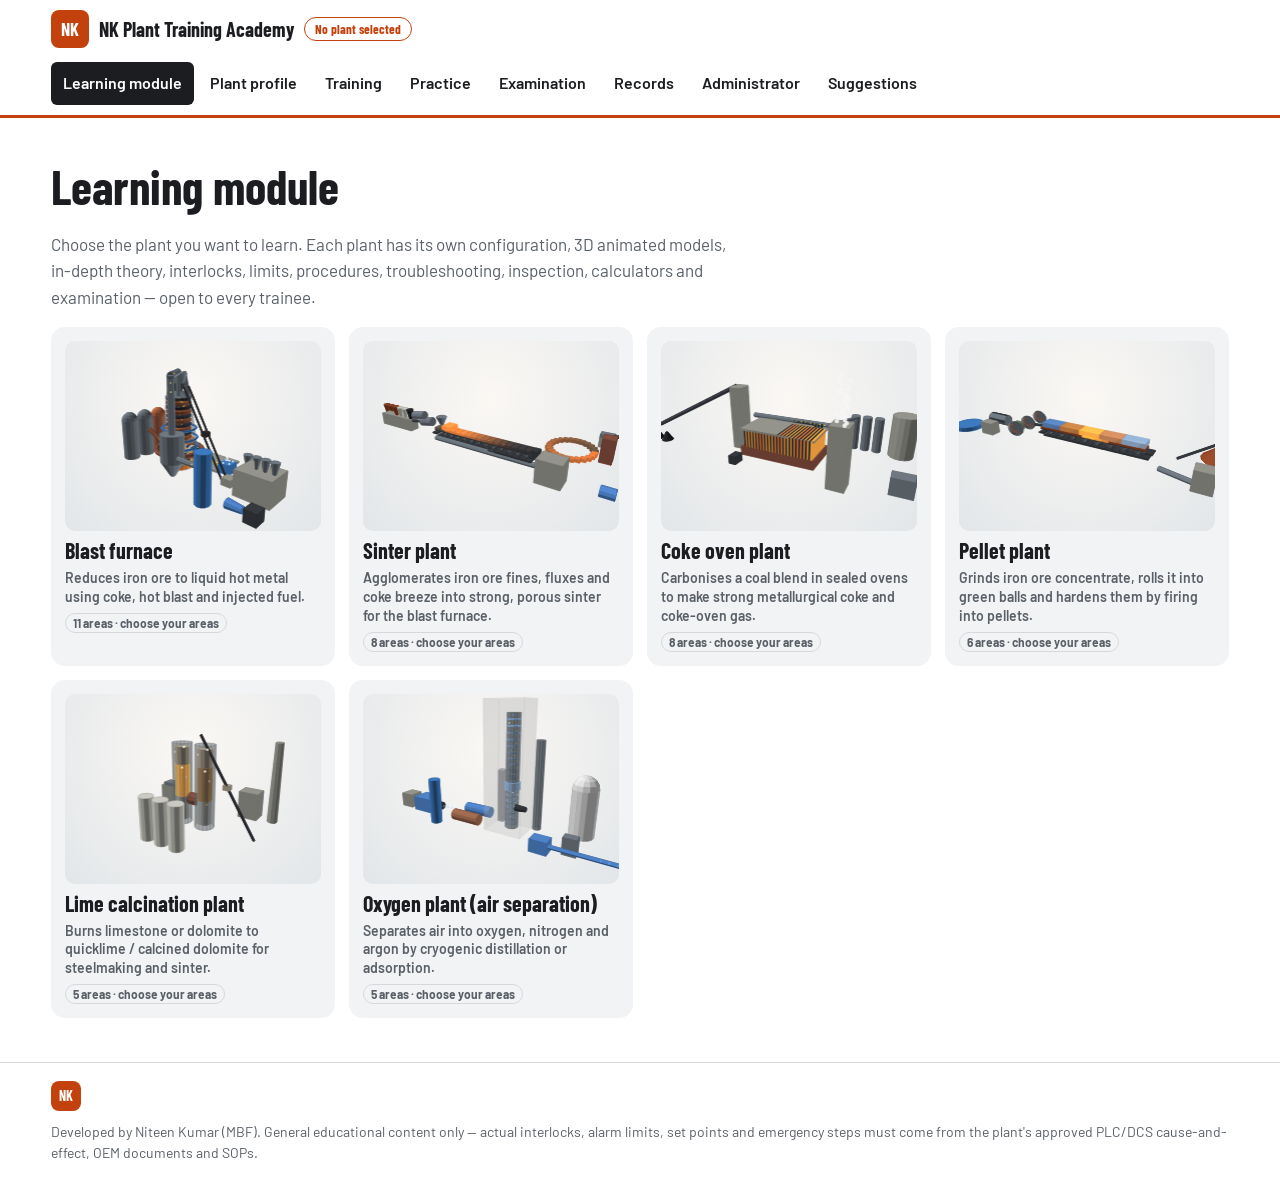
==== commit cbc6fdbd: "Plant profile: choose training areas before Start learning; show only selected areas Co-Authored-By:" ====
--- a/app/src/main/assets/index.html
+++ b/app/src/main/assets/index.html
@@ -803,6 +803,7 @@
 if(!S||!S.cfgs){S={plant:null,cfgs:{},confirmed:{},done:{},att:[],cur:{},user:{name:'',id:''},site:{par:{},sop:{},ilv:{},docs:[],customTop:'',plant:''},set:{pass:70,crit:100,retrain:12}};
  try{const o=JSON.parse(localStorage.getItem('bfta.v1'));if(o&&o.cfg){S.cfgs.bf=o.cfg;S.done=o.done||{};S.att=(o.att||[]).map(a=>Object.assign({plant:'bf'},a));S.site=Object.assign(S.site,o.site||{});S.set=o.set||S.set;S.user.name=(o.user||{}).name||'';S.user.id=(o.user||{}).id||''}}catch(e){}}
 for(const p of PLANTS){S.cfgs[p.id]=Object.assign(DEFC(p.id),S.cfgs[p.id]||{})}
+S.sel=S.sel||{};for(const id in S.confirmed)if(!(S.sel[id]||[]).length)S.confirmed[id]=false;
 for(const k of ['par','sop','ilv'])S.site[k]=S.site[k]||{};S.site.docs=S.site.docs||[];S.cur=S.cur||{};S.confirmed=S.confirmed||{};
 const save=()=>{try{localStorage.setItem(K,JSON.stringify(S))}catch(e){}};
 const esc=s=>String(s??'').replace(/[&<>"']/g,m=>({'&':'&amp;','<':'&lt;','>':'&gt;','"':'&quot;',"'":'&#39;'}[m]));
@@ -821,6 +822,9 @@
 let EX=null,LQ={},MSG='',CIN={};const VIEWERS=[];
 const areaOf=(id,a)=>PL[id].areas.find(x=>x.id===a);
 const doneKey=(id,a)=>id+':'+a;
+const selOf=id=>(S.sel[id]||[]).filter(a=>PL[id].areas.some(x=>x.id===a));
+const selAreas=id=>{const s=selOf(id);return PL[id].areas.filter(a=>s.includes(a.id))};
+const ready=id=>S.confirmed[id]&&selOf(id).length>0;
 
 /* ---------- shared html ---------- */
 const flowHTML=a=>'<div class="flow">'+a.map((s,i)=>(i?`<span class="fa" style="animation-delay:${i*.35}s" aria-hidden="true">→</span>`:'')+`<div class="fs" style="--d:${i*.35}s"><b>${esc(s[0])}</b><small>${esc(s[1]||'')}</small></div>`).join('')+'</div>';
@@ -834,7 +838,7 @@
 
 /* ---------- home ---------- */
 function vHome(){return `<section class="band"><h1>Learning module</h1><p class="lead">Choose the plant you want to learn. Each plant has its own configuration, 3D animated models, in-depth theory, interlocks, limits, procedures, troubleshooting, inspection, calculators and examination — open to every trainee.</p>
- <div class="grid g3">${PLANTS.map(p=>{const d=p.areas.filter(a=>S.done[doneKey(p.id,a.id)]).length;return `<button class="pcard ${S.plant===p.id?'on':''}" data-act="plant" data-id="${p.id}"><canvas data-mini="${p.id}" aria-hidden="true"></canvas><b>${esc(p.n)}</b><small>${esc(p.d)}</small><span class="tag ${d?'ok':''}">${p.areas.length} areas · ${d} complete</span></button>`}).join('')}</div></section>`}
+ <div class="grid g3">${PLANTS.map(p=>{const sa=selAreas(p.id),d=sa.filter(a=>S.done[doneKey(p.id,a.id)]).length;return `<button class="pcard ${S.plant===p.id?'on':''}" data-act="plant" data-id="${p.id}"><canvas data-mini="${p.id}" aria-hidden="true"></canvas><b>${esc(p.n)}</b><small>${esc(p.d)}</small><span class="tag ${d?'ok':''}">${ready(p.id)?`${sa.length} of ${p.areas.length} areas selected · ${d} complete`:`${p.areas.length} areas · choose your areas`}</span></button>`}).join('')}</div></section>`}
 
 /* ---------- plant profile ---------- */
 function vSetup(){const p=P(),c=C();
@@ -843,18 +847,20 @@
  else cfgH=`<div class="card">${grp(p.cfg)}</div>`;
  return `<section class="band"><h1>${esc(p.n)} — installed configuration</h1><p class="lead">Select the equipment installed at your plant. Every lesson, 3D model, interlock, limit, procedure, troubleshooting item, calculator and question then follows this selection, so trainees never study equipment that is not installed.</p>
  <div class="grid g2"><div>${cfgH}</div><div><div class="card"><h3>3D model of this configuration</h3>${v3HTML('',380)}</div>
- <div class="card" style="margin-top:14px"><h3>Training areas</h3><div class="flow">${p.areas.map((a,i)=>`<div class="fs" style="--d:${i*.3}s"><b>${esc(a.n)}</b><small>${esc(a.d)}</small></div>`).join('')}</div>
- <button class="p" data-act="gen">Start learning ${esc(p.n.toLowerCase())}</button></div></div></div></section>`}
+ <div class="card" id="tareas" style="margin-top:14px"><h3>Choose your training areas</h3><p class="sm mut">Select one area or several. Training, practice and examination will then show only the areas you choose.</p>
+ <div class="row" style="margin-bottom:8px"><button class="g" data-act="tall">Select all</button><button class="g" data-act="tnone">Clear</button></div>
+ <div class="chips" style="display:grid;grid-template-columns:repeat(auto-fit,minmax(min(100%,220px),1fr))">${p.areas.map(a=>`<label class="chip"><input type="checkbox" value="${a.id}" data-tarea="1" ${selOf(p.id).includes(a.id)?'checked':''}><span>${esc(a.n)}<small>${esc(a.d)}</small></span></label>`).join('')}</div>
+ ${selOf(p.id).length?`<div class="note" style="margin:10px 0">${selOf(p.id).length} area${selOf(p.id).length>1?'s':''} selected: ${esc(selAreas(p.id).map(a=>a.n).join(', '))}</div><button class="p" data-act="gen">Start learning ${esc(p.n.toLowerCase())}</button>`:'<p class="note" style="margin-top:10px">Select at least one training area — the Start learning button will appear.</p>'}</div></div></div></section>`}
 
 /* ---------- training ---------- */
 const TABS=[['tp','What · why · how'],['il','Interlocks'],['lim','Limits'],['pr','Procedures'],['ts','Troubleshooting'],['ins','Inspection'],['calc','Calculators'],['q','Quiz']];
-function vLearn(){const p=P(),id=p.id;let cur=S.cur[id]||'A:'+p.areas[0].id;
- if(cur.startsWith('L:')&&!LS.some(L=>'L:'+L.id===cur&&okL(L)))cur='A:'+p.areas[0].id;S.cur[id]=cur;
- const side=p.areas.map(a=>{const dk=S.done[doneKey(id,a.id)];const ls=id==='bf'?lessons(a.id):[];
+function vLearn(){const p=P(),id=p.id,SA=selAreas(id);let cur=S.cur[id]||'A:'+SA[0].id;
+ const okCur=cur.startsWith('L:')?LS.some(L=>'L:'+L.id===cur&&okL(L)&&SA.some(a=>a.id===L.a)):SA.some(a=>'A:'+a.id===cur);if(!okCur)cur='A:'+SA[0].id;S.cur[id]=cur;
+ const side=SA.map(a=>{const dk=S.done[doneKey(id,a.id)];const ls=id==='bf'?lessons(a.id):[];
   return `<div class="ar"><button class="an ${cur==='A:'+a.id?'on':''} ${dk?'dn':''}" data-act="area" data-id="${a.id}">${esc(a.n)}</button>${ls.map(L=>`<button class="ls ${cur==='L:'+L.id?'on':''} ${S.done[L.id]?'dn':''}" data-act="ls" data-id="${L.id}">${esc(L.id)} ${esc(V(L.t))}</button>`).join('')}</div>`}).join('');
  const body=cur.startsWith('L:')?lessonPage(LS.find(L=>'L:'+L.id===cur)):areaPage(areaOf(id,cur.slice(2)));
- const done=p.areas.filter(a=>S.done[doneKey(id,a.id)]).length;
- return `<section class="band"><div class="row" style="justify-content:space-between"><div><h1 style="font-size:34px">${esc(p.n)} training</h1><p class="mut sm" style="margin:0">${esc(profStr())} · ${done}/${p.areas.length} areas complete</p></div><a class="btn g" href="#setup" style="text-decoration:none">Change configuration</a></div>
+ const done=SA.filter(a=>S.done[doneKey(id,a.id)]).length;
+ return `<section class="band"><div class="row" style="justify-content:space-between"><div><h1 style="font-size:34px">${esc(p.n)} training</h1><p class="mut sm" style="margin:0">${esc(profStr())} · ${done}/${SA.length} selected areas complete</p></div><a class="btn g" href="#setup" style="text-decoration:none">Change areas / configuration</a></div>
  <div class="learn" style="margin-top:18px"><aside class="side" aria-label="Areas">${side}</aside><article id="lesson">${body}</article></div></section>`}
 function rowsOf(a,k,ai){return (a[k]||[]).filter(r=>ap(r[ai],C()))}
 function tabHTML(a,t){const id=pid(),site=S.site;
@@ -879,10 +885,10 @@
 function lessonPage(L){return v3HTML(L.a,300)+lessonHTML(L)}
 
 /* ---------- practice ---------- */
-function vPractice(){const p=P();const groups=p.areas.map(a=>[a,p.calc.map((c,k)=>[c,k]).filter(x=>x[0].a===a.id)]).filter(x=>x[1].length);
+function vPractice(){const p=P();const groups=selAreas(p.id).map(a=>[a,p.calc.map((c,k)=>[c,k]).filter(x=>x[0].a===a.id)]).filter(x=>x[1].length);
  return `<section class="band"><h1>${esc(p.n)} — practice calculators</h1><p class="lead">Change the input values; results update at once. Sample values are typical — replace them with your plant data.</p>
  ${groups.map(([a,cs])=>`<h2 style="margin-top:22px">${esc(a.n)}</h2>${calcCards(cs)}`).join('')}
- ${p.id==='bf'?bfPractice():''}</section>`}
+ ${p.id==='bf'&&selOf('bf').some(a=>['stock','chg','cool'].includes(a))?bfPractice():''}${groups.length?'':'<p class="mut">No calculators in your selected areas.</p>'}</section>`}
 
 /* ---------- exam ---------- */
 const CATW={th:['Theory',25],eq:['Equipment identification',15],sq:['Operating sequence',20],il:['Interlock knowledge',15],em:['Emergency handling',15]};
@@ -890,7 +896,7 @@
 function vExam(){const p=P();if(EX&&EX.res&&EX.plant===p.id)return vResult();
  if(!EX||EX.plant!==p.id){return `<section class="band"><h1>${esc(p.n)} examination</h1><p class="lead">Questions come only from the installed configuration and the areas you select. Marks: theory 25, equipment identification 15, operating sequence 20, interlocks 15, emergency handling 15, practical demonstration 10. All critical-safety questions must be answered correctly.</p>
  <div class="card"><div class="grid g2"><div><label class="f" for="un">Trainee name</label><input type="text" id="un" data-u="name" value="${esc(S.user.name)}"></div><div><label class="f" for="ui">Employee ID</label><input type="text" id="ui" data-u="id" value="${esc(S.user.id)}"></div></div>
- <div class="lab" style="margin-top:12px">Areas in this examination</div><div class="chips">${p.areas.map(a=>chip('exa',a.id,true,a.n,GQ.filter(q=>q.p===p.id&&q.a===a.id&&okQ(q)).length+' questions','checkbox')).join('')}</div>
+ <div class="lab" style="margin-top:12px">Areas in this examination</div><div class="chips">${selAreas(p.id).map(a=>chip('exa',a.id,true,a.n,GQ.filter(q=>q.p===p.id&&q.a===a.id&&okQ(q)).length+' questions','checkbox')).join('')}</div>
  <p class="sm">Pass mark ${S.set.pass} % · critical safety ${S.set.crit} %</p><button class="p" data-act="exstart">Start examination</button></div></section>`}
  const qs=EX.qs.map(i=>GQ[i]);
  return `<section class="band"><h1>${esc(p.n)} examination</h1><p class="mut">${Object.keys(EX.ans).length} of ${qs.length} answered · ${esc(EX.name||'')}</p>${Object.keys(CATW).map(k=>{const g=qs.filter(q=>q.c===k);return g.length?`<h3>${CATW[k][0]} (${CATW[k][1]} marks)</h3>`+g.map(q=>qHTML(q,EX.ans[q.i],'ex')).join(''):''}).join('')}
@@ -910,8 +916,8 @@
 
 /* ---------- records ---------- */
 function vRecords(){const a=S.att;const sel=S.certI!=null&&a[S.certI]&&a[S.certI].pass?a[S.certI]:a.filter(x=>x.pass).slice(-1)[0];
- const prog=PLANTS.map(p=>{const d=p.areas.filter(x=>S.done[doneKey(p.id,x.id)]).length;return `<div class="row sm" style="margin:6px 0"><span style="width:210px">${esc(p.n)}</span><div class="bar" style="flex:1"><i style="width:${d/p.areas.length*100}%"></i></div><span style="width:50px;text-align:right">${d}/${p.areas.length}</span></div>`}).join('');
- return `<section class="band"><h1>Progress and competency records</h1><div class="grid g2"><div class="card"><h3>Areas completed by plant</h3>${prog}</div>
+ const prog=PLANTS.filter(p=>ready(p.id)).map(p=>{const sa=selAreas(p.id),d=sa.filter(x=>S.done[doneKey(p.id,x.id)]).length;return `<div class="row sm" style="margin:6px 0"><span style="width:210px">${esc(p.n)}</span><div class="bar" style="flex:1"><i style="width:${d/sa.length*100}%"></i></div><span style="width:50px;text-align:right">${d}/${sa.length}</span></div>`}).join('')||'<p class="mut">No plant started yet.</p>';
+ return `<section class="band"><h1>Progress and competency records</h1><div class="grid g2"><div class="card"><h3>Selected areas completed</h3>${prog}</div>
  <div class="card"><h3>Certificate</h3>${sel?certHTML(sel):'<p class="mut">No passed examination yet.</p>'}</div></div>
  <div class="card" style="margin-top:14px"><h3>Examination record</h3>${a.length?`<table class="stack"><thead><tr><th>Date</th><th>Trainee</th><th>Plant</th><th>Configuration</th><th class="r">Score</th><th>Critical</th><th>Result</th><th>Valid until</th></tr></thead><tbody>${a.map((x,i)=>[x,i]).reverse().map(([x,i])=>`<tr><td>${x.date}</td><td>${esc(x.name)} ${esc(x.id)}</td><td>${esc((PL[x.plant]||PL.bf).n)}</td><td>${esc(x.prof)}</td><td class="r">${fx(x.score,1)} %</td><td>${x.crOk}/${x.crN}</td><td>${x.pass?`<button class="g" data-act="cert" data-i="${i}">Pass — certificate</button>`:'<span class="tag w">Fail</span>'}</td><td>${esc(x.due)}</td></tr>`).join('')}</tbody></table>`:'<p class="mut">No examinations recorded on this device.</p>'}
  <p class="sm mut">Records are kept on this device. Use Administrator → Export to keep a copy.</p></div></section>`}
@@ -963,15 +969,17 @@
 /* ---------- router & events ---------- */
 const VIEWS={home:vHome,setup:vSetup,learn:vLearn,practice:vPractice,exam:vExam,records:vRecords,admin:vAdmin,advice:vAdvice};
 const main=document.getElementById('main');
-function render(keep){let v=(location.hash||'').slice(1);if(!VIEWS[v])v='home';if(v!=='home'&&v!=='records'&&v!=='advice'&&!S.plant)v='home';
+function render(keep){let v=(location.hash||'').slice(1);if(!VIEWS[v])v='home';if(v!=='home'&&v!=='records'&&v!=='advice'&&!S.plant)v='home';if(['learn','practice','exam'].includes(v)&&S.plant&&!ready(S.plant)){v='setup';history.replaceState(null,'','#setup')}
  document.querySelectorAll('#nav a').forEach(a=>a.classList.toggle('on',a.getAttribute('href')==='#'+v));
  const pc=document.getElementById('pchip');pc.textContent=S.plant?PL[S.plant].n:'No plant selected';
  stopViewers();const y=window.scrollY;main.innerHTML=VIEWS[v]();initViewers();calcAll();if(v==='practice'&&pid()==='bf'){calc();mx();hl()}if(keep)window.scrollTo(0,y)}
 window.addEventListener('hashchange',()=>{render();window.scrollTo(0,0)});
 const copy=(t,btn)=>{if(window.AndroidBridge){try{AndroidBridge.share(t);btn.textContent='Shared';return}catch(e){}}try{navigator.clipboard.writeText(t).then(()=>{btn.textContent='Copied'},()=>{btn.textContent='Select and copy manually'})}catch(e){btn.textContent='Select and copy manually'}};
 const ACT={
- plant:t=>{S.plant=t.dataset.id;save();location.hash=S.confirmed[S.plant]?'learn':'setup'},
- gen:()=>{S.confirmed[pid()]=true;save();location.hash='learn'},
+ plant:t=>{S.plant=t.dataset.id;save();location.hash=ready(S.plant)?'learn':'setup'},
+ gen:()=>{if(!selOf(pid()).length)return;S.confirmed[pid()]=true;const SA=selOf(pid());S.cur[pid()]='A:'+SA[0];save();location.hash='learn'},
+ tall:()=>{S.sel[pid()]=P().areas.map(a=>a.id);save();render(1);document.getElementById('tareas').scrollIntoView({block:'nearest'})},
+ tnone:()=>{S.sel[pid()]=[];S.confirmed[pid()]=false;save();render(1);document.getElementById('tareas').scrollIntoView({block:'nearest'})},
  area:t=>{S.cur[pid()]='A:'+t.dataset.id;save();render();document.getElementById('lesson').scrollIntoView({block:'start'})},
  ls:t=>{S.cur[pid()]='L:'+t.dataset.id;save();render();document.getElementById('lesson').scrollIntoView({block:'start'})},
  atab:t=>{S.atab=t.dataset.id;const a=areaOf(pid(),S.cur[pid()].slice(2));document.getElementById('atab').innerHTML=tabHTML(a,S.atab);document.querySelectorAll('[data-act=atab]').forEach(b=>b.className=b.dataset.id===S.atab?'p':'g');calcAll()},
@@ -999,6 +1007,7 @@
 document.addEventListener('click',e=>{const t=e.target.closest('[data-act]');if(t&&ACT[t.dataset.act]){e.preventDefault();ACT[t.dataset.act](t)}});
 const adKey=()=>{const s=document.getElementById('adl').value;return s.startsWith('A:')?pid()+'|'+s.slice(2):s.slice(2)};
 document.addEventListener('change',e=>{const t=e.target,d=t.dataset;
+ if(d.tarea){const s=new Set(selOf(pid()));t.checked?s.add(t.value):s.delete(t.value);S.sel[pid()]=P().areas.map(a=>a.id).filter(a=>s.has(a));if(!s.size)S.confirmed[pid()]=false;save();render(1);document.getElementById('tareas').scrollIntoView({block:'nearest'});return}
  if(d.cfg){const k=d.cfg;if(k==='exa'||/^ck\d/.test(k))return;if(/^pr\d/.test(k)){EX.pr[+k.slice(2)]=t.checked;return}S.cfgs[pid()][k]=t.value;save();render(1);return}
  if(d.act2==='adl'){S.adL=t.value;save();render(1);return}
  if(d.pars){(S.site.par[d.pars]=S.site.par[d.pars]||{}).s=t.value;save();return}
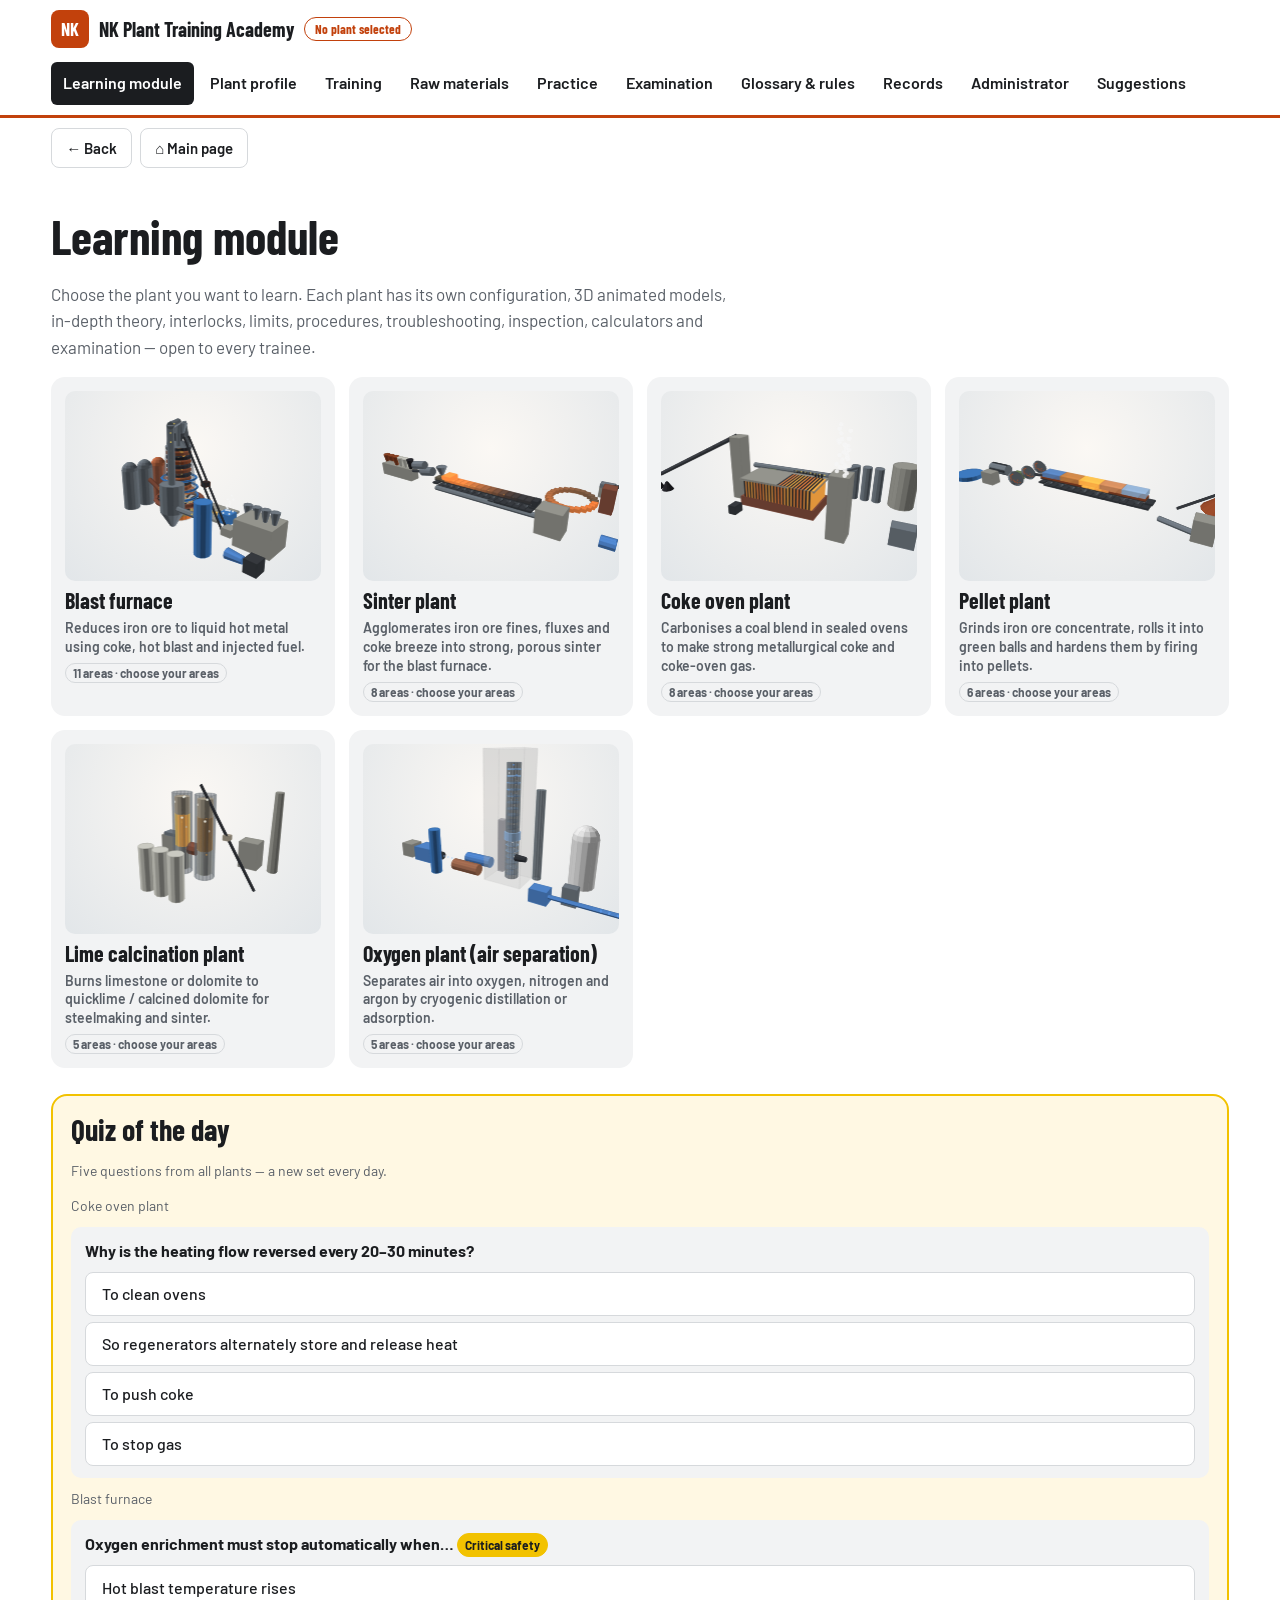
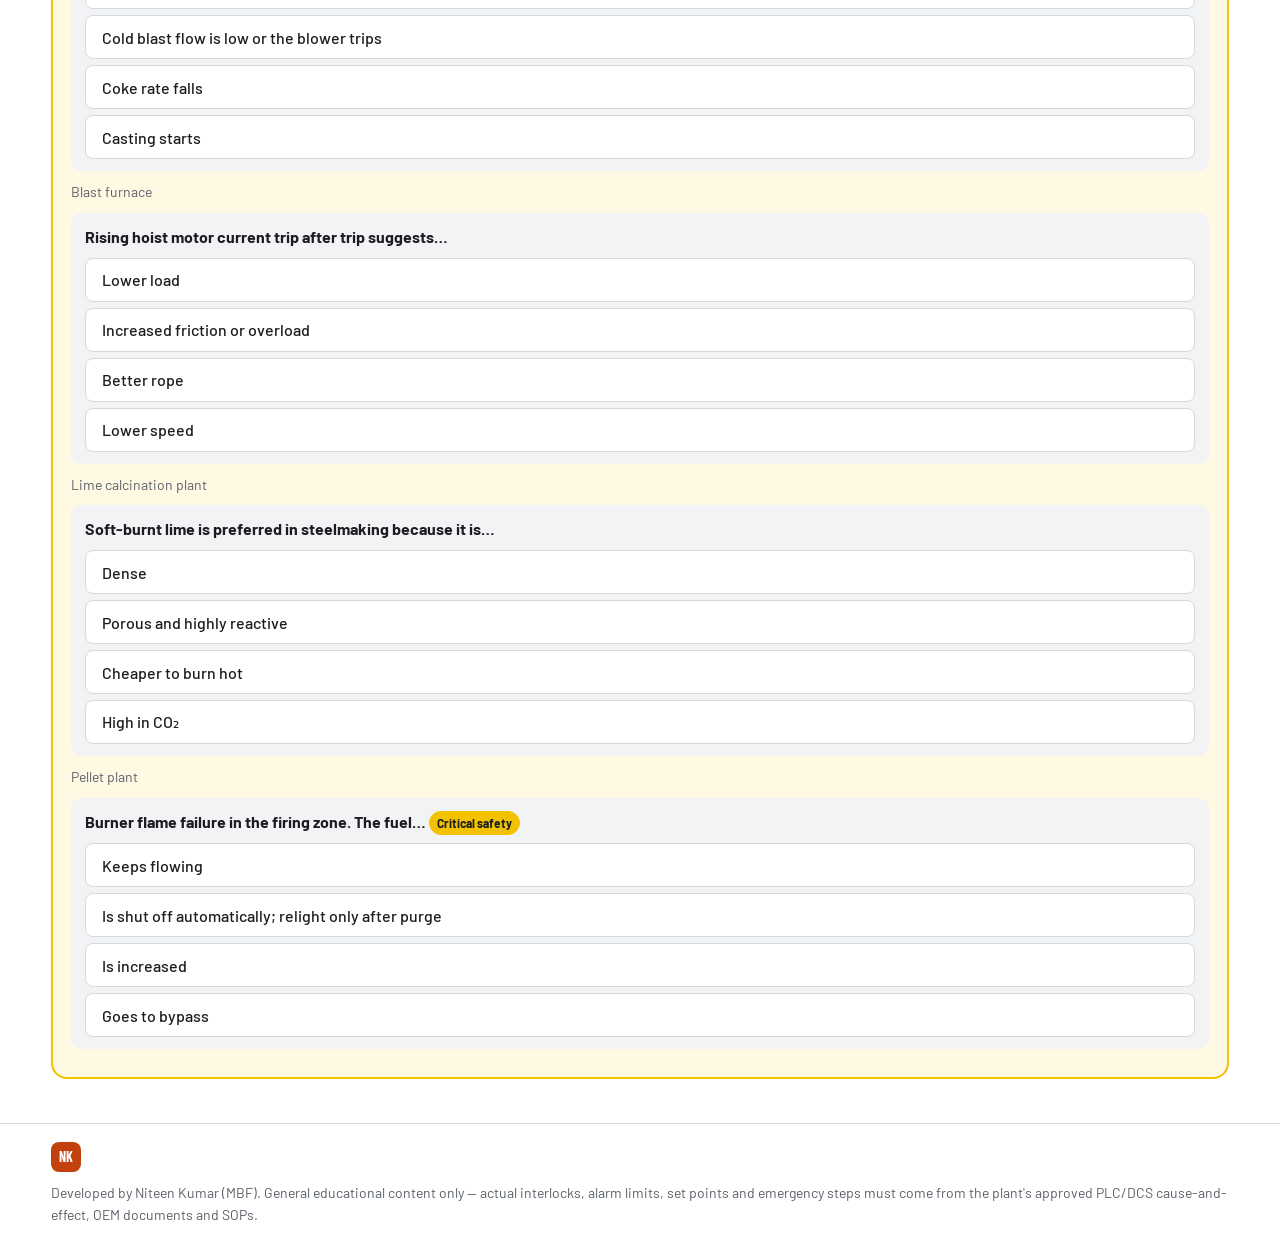
==== commit 1a9f7b1b: "Raw materials & requirements, PCI feasibility checker, glossary, golden rules, quiz of the day, Back" ====
--- a/app/src/main/assets/index.html
+++ b/app/src/main/assets/index.html
@@ -111,6 +111,32 @@
 @keyframes blink{0%,100%{opacity:.35;transform:translateX(0)}50%{opacity:1;transform:translateX(3px)}}}
 @media(max-width:900px){.tabs{top:0}}
 .logo{flex-wrap:wrap;row-gap:4px}@media(max-width:600px){.logo{font-size:17px}}
+
+.lvfig{height:180px;position:relative;margin:8px 0}.lvfig canvas{width:100%;height:100%;display:block}
+.lamp{font-weight:700;font-size:14px;white-space:nowrap}.lamp.ok{color:var(--ok)}.lamp.bad{color:var(--bad)}
+@media(prefers-reduced-motion:no-preference){.lamp.bad{animation:blink 1s ease-in-out infinite}}
+.irfig{height:330px;margin:10px 0;background:var(--bg);border:1px solid var(--line);border-radius:10px}.irfig canvas{width:100%;height:100%;display:block}
+.iri{min-height:90px}
+
+.navbtns{display:flex;gap:8px;padding:10px max(4vw,14px) 0;max-width:1280px;margin:0 auto}.navbtns button{min-height:40px;padding:7px 14px;font-size:15px}
+.rmv .rmhero{background:linear-gradient(135deg,#0d4f4c 0%,#0f3d57 100%);color:#fff;border-radius:18px;padding:clamp(18px,3vw,34px);box-shadow:0 10px 30px rgba(13,79,76,.25)}
+.rmhero h1{color:#fff}.rmhero p{color:#d5ecea;max-width:75ch}.rmk{font-weight:700;color:#7fe0d2;margin-bottom:6px}
+.rmtabs{display:flex;flex-wrap:wrap;gap:8px;margin:14px 0}.rmtabs button{background:rgba(255,255,255,.1);color:#fff;border:1.5px solid rgba(255,255,255,.35)}.rmtabs button.on{background:#f2c200;color:#1b1d20;border-color:#f2c200}
+.rmgrid{display:grid;gap:10px;grid-template-columns:repeat(auto-fit,minmax(min(100%,230px),1fr))}.rmtile{background:rgba(255,255,255,.09);border:1px solid rgba(255,255,255,.18);border-radius:12px;padding:12px}
+.rmn{font-size:14px;color:#bfe6e1}.rmv2{font:700 22px "Barlow Condensed",sans-serif;color:#fff;margin:2px 0}.rmw{font-size:14px;color:#d5ecea}
+.mat{background:light-dark(#f3f8f7,#17201f);border-radius:14px;padding:16px;border-left:8px solid var(--mc);box-shadow:0 2px 10px rgba(0,0,0,.06)}
+.mat .dot{display:inline-block;width:14px;height:14px;border-radius:50%;background:var(--mc);margin-right:8px;vertical-align:-1px}
+.sw{width:100%;height:auto;display:block;border-radius:10px;margin:10px 0;background:light-dark(#e9eeee,#0f1514)}
+.spg{display:grid;gap:10px;grid-template-columns:repeat(auto-fit,minmax(min(100%,220px),1fr))}.sp{display:block;background:light-dark(#e1f1ee,#1f3b38);color:light-dark(#0b4a45,#a6e6dc);border-radius:8px;padding:5px 9px;font-size:14px;margin:4px 0}.sp.ch{background:light-dark(#e6ecf7,#1d2b40);color:light-dark(#1b3f78,#a9c6f2)}
+.szb{margin:6px 0 10px}.szt{position:relative;height:12px;background:light-dark(#dde3e5,#2a3133);border-radius:6px}.szt i,.szt b{position:absolute;top:0;bottom:0;border-radius:6px}.szt i{background:light-dark(#9fd6cd,#2f6c64)}.szt b{background:#0d7a70}
+.szl{display:flex;justify-content:space-between;font-size:12px;color:var(--mut)}
+.pcic{margin-top:18px;border:2px solid #0d7a70;background:light-dark(#f2fbf9,#132220)}.pcv{font:700 26px "Barlow Condensed",sans-serif;padding:8px 14px;border-radius:10px;display:inline-block}.pcv.ok{background:#1f9a5a;color:#fff}.pcv.w{background:#f2c200;color:#1b1d20}.pcv.bad{background:#d6453a;color:#fff}
+.rule{background:light-dark(#fff1ee,#341b18);border-left:6px solid #d6453a;border-radius:10px;padding:14px;font-weight:600;display:flex;gap:10px;align-items:flex-start}.rn{background:#d6453a;color:#fff;border-radius:50%;min-width:26px;height:26px;display:grid;place-items:center;font-size:14px}
+.gl{display:grid;gap:8px;grid-template-columns:repeat(auto-fit,minmax(min(100%,300px),1fr))}.gl div{background:var(--panel);border-radius:10px;padding:10px 12px}.gl dt{font-weight:700}.gl dd{margin:4px 0 0;color:var(--mut)}
+.qod{background:light-dark(#fff8e3,#2b2612);border:2px solid #f2c200;border-radius:16px;padding:18px}
+.rawbtn{display:block;width:100%;text-align:left;background:linear-gradient(135deg,#0d4f4c,#0f3d57);color:#fff;border-radius:12px;padding:12px;margin-bottom:8px}.rawbtn small{display:block;color:#bfe6e1;font-weight:500;font-size:13px}
+.rulebtn{display:block;background:light-dark(#fff1ee,#341b18);color:light-dark(#9b2c22,#ffb4aa);border-left:5px solid #d6453a;border-radius:10px;padding:10px 12px;margin-bottom:14px;font-weight:700;text-decoration:none}
+@media(max-width:600px){nav{flex-wrap:nowrap;overflow-x:auto;width:100%;scrollbar-width:none}nav a{flex:none}}
 </style>
 <script>new MutationObserver(()=>{for(const c of document.querySelectorAll('.stack td:not([data-l])')){let i=0,p=c;while(p=p.previousElementSibling)i+=p.colSpan;c.dataset.l=c.closest('table').rows[0].cells[i]?.textContent||''}}).observe(document,{childList:true,subtree:true})</script>
 </head>
@@ -118,7 +144,7 @@
 <header class="top">
   <div class="logo"><span class="nk">NK</span>NK Plant Training Academy <a id="pchip" href="#home">—</a></div>
   <nav id="nav">
-    <a href="#home">Learning module</a><a href="#setup">Plant profile</a><a href="#learn">Training</a><a href="#practice">Practice</a><a href="#exam">Examination</a><a href="#records">Records</a><a href="#admin">Administrator</a><a href="#advice">Suggestions</a>
+    <a href="#home">Learning module</a><a href="#setup">Plant profile</a><a href="#learn">Training</a><a href="#raw">Raw materials</a><a href="#practice">Practice</a><a href="#exam">Examination</a><a href="#gloss">Glossary &amp; rules</a><a href="#records">Records</a><a href="#admin">Administrator</a><a href="#advice">Suggestions</a>
   </nav>
 </header>
 <main id="main"></main>
@@ -432,12 +458,12 @@
  st:['Typical BF emergencies: blower trip, power failure, cooling water failure, gas leak, breakout, fire.','Follow the plant emergency plan and the shift in-charge.'],pr:[],il:[['Emergency stop','Stops the related equipment group']],fa:[],ck:['Assembly point known','Emergency numbers displayed']}
 ];
 
-const PLANTS=[{"id": "bf", "n": "Blast furnace", "d": "Reduces iron ore to liquid hot metal using coke, hot blast and injected fuel.", "cfg": null, "areas": [{"id": "stock", "n": "Stock house", "d": "Bunkers, weighing, screening, batching", "th": "The stock house is where furnace stability begins. Each charge must carry the planned mass of iron-bearing material, coke and flux, dry-basis corrected and free of fines. Ore-to-coke ratio sets the thermal level (hot metal Si and temperature); flux additions set slag basicity and so sulphur removal and slag fluidity.\n\nFines (−5 mm ore, −25/30 mm coke) fill the voids of the burden. Gas flow through a packed bed follows the Ergun relation — pressure drop rises steeply as voidage falls and particle size falls — so a few percent extra fines raise blast pressure, cause channelling, hanging and wall build-up.\n\nWeighing accuracy matters because errors are cumulative: a 1 % coke error on every charge changes fuel rate by ≈ 5 kg/tHM, enough to move hot metal silicon noticeably within one burden residence time (≈ 6–8 h).", "fl": [["Bunkers", "Sinter, pellet, ore, coke, flux"], ["Feeders", "Vibrating / belt"], ["Screens", "Remove fines", "screen=sh"], ["Weigh hoppers", "Batch weight", "weigh=wh"], ["Belt weighers", "Batch weight", "weigh=bw"], ["To transport", "Skip or conveyor"]], "tp": [["Stock house — overall role", "All", "Building of bunkers, feeders, screens and weighing equipment that stores each raw material and prepares every charge (batch) for the furnace in the right quantity and order.", "The furnace can only be as stable as its charges. Wrong weight, wet material or excess fines are the most common starting points of thermal swings, hanging and poor permeability.", "Keep bunkers in their level band, batch exactly to the authorised recipe, keep screens effective, record every charge and every deviation, and report off-spec material at once.", "1. Take over: read logbook, recipe version, moisture values and pending defects.\n2. Walk down bunkers, feeders, screens, weigh hoppers and conveyors.\n3. Check weigh hopper zero and bunker levels on HMI against field.\n4. During shift: watch batch deviations, bunker levels, screen product, alarms.\n5. Hand over: recipe, deviations, defects, bunker stock in hours.", "Moving machinery, dust and engulfment. Never enter a bunker or hopper without isolation, confined-space permit, gas/O₂ test and attendant."], ["Bunkers and feeders", "All", "Storage bunkers (steel or concrete, lined) above vibrating or belt feeders; level measured by radar, ultrasonic, load cells or rods. Each bunker is dedicated to one material.", "Correct draw rate and avoiding empty draw. Low level increases segregation (more fines in the batch); an empty bunker breaks the charging programme.", "Hold level between minimum and maximum, call for refilling in time, keep identification boards correct, report bridging, rat-holing and leakage.", "1. Check bunker map and identification boards match.\n2. Trend levels; request filling from RMHS at refill level.\n3. If flow stops: check feeder running, gate, then follow the approved bridging procedure (air blaster / vibrator / external tapping zone).\n4. Record material source and time for traceability.", "Bridged material can collapse suddenly. Never poke from above or inside a bunker; clearing only by approved method under permit."], ["Screening (coke, sinter, ore)", "screen=sh", "Vibrating screens (single or double deck) that remove −5 mm fines from sinter/ore and −25 to −30 mm from coke; a second deck can recover nut coke (≈10–30 mm).", "Fines fill the voids between lumps, raise pressure drop, cause channelling, hanging and higher coke rate. Screen efficiency directly affects furnace permeability.", "Keep screens running at design feed rate, inspect mesh condition, clean blinded decks, check undersize in screened product, route fines correctly.", "1. Watch feed spread across full deck width.\n2. Take screened-product samples per schedule; sieve for −5 mm (sinter) or −25 mm (coke).\n3. At stops: inspect panels for holes, blinding and wear; check springs and bolts.\n4. Report screen efficiency trend to shift in-charge.", "LOTO before opening covers or touching panels; vibrating equipment can start remotely."], ["Weighing and batching", "All", "Weigh hoppers on 3–4 load cells (or belt weighers) that meter each material to a target weight. Feeder runs coarse then fine feed and stops at the cut-off weight; material in flight completes the target.", "Weight accuracy sets ore/coke ratio, basicity and Fe input. A 1 % coke error repeated every charge changes the furnace heat level within hours.", "Check zero every shift, compare actual vs set weights, keep calibration in date, reject or correct batches outside tolerance.", "1. Zero check: hopper empty, gate closed, reading = 0 ± allowed drift.\n2. Span check with certified test weights (monthly / after any repair).\n3. Compare totals with conveyor/skip weigher or daily consumption.\n4. Investigate any batch outside tolerance before the next charge.", "Calibration and cleaning only with feeder and gate isolated."], ["Raw material quality and moisture", "All", "Physical and chemical properties of each material: size, fines, strength (coke CSR, pellet CCS, sinter TI/RDI), chemistry (Fe, SiO₂, Al₂O₃, CaO, MgO, ash, S, P) and moisture.", "Coke strength and size control gas flow; ore chemistry controls slag volume and basicity; moisture changes the dry weight actually charged and so the coke rate and thermal state.", "Use the latest lab results, apply moisture correction, flag off-spec materials and changes of source.", "1. Collect lab report each shift.\n2. Dry weight = wet weight × (1 − moisture %/100); update moisture correction in recipe as authorised.\n3. Compare with previous trend; inform shift in-charge if coke moisture or sinter fines jump.", "Sampling at running conveyors only from designated safe sampling points."], ["Burden recipe and charging sequence", "All", "The list of materials and weights per charge (coke batch, ore batch with flux and nut coke) and the order in which they are sent (e.g. C↓O↓ or CC↓OO↓).", "Sets ore/coke ratio, slag basicity, Fe input per charge and the layer structure in the furnace.", "Run only the authorised recipe; record every change with time, reason and who authorised it.", "1. Recipe change only on written/system instruction from shift in-charge.\n2. Enter change, have it checked by a second person.\n3. Watch the first three charges after change for correct weights.\n4. Note in logbook which charge number carries the change.", "Uncontrolled recipe edits can chill or overheat the furnace; protect HMI access."], ["Fines, dust and housekeeping", "All", "Fines conveyors returning screened fines to sinter plant / storage; dust extraction (bag filter) at transfer points and screens.", "Spillage blocks conveyors and walkways, coke dust can smoulder, airborne dust is a health hazard.", "Keep dust extraction running, clean spillage only with equipment stopped, keep walkways clear.", "1. Check DE fan running and ΔP across bag filter.\n2. Clean spillage under LOTO.\n3. Report leaking chutes and skirt rubbers.", "Respirator in dusty areas; never clean near running pulleys."]], "il": [["Vibrating feeder", "Feeder start permissive", "Permissive", "Weigh hopper gate closed, hopper not full, downstream ready", "Feeder may start", "Prevents overfilling and spillage", "All"], ["Bunker", "Bunker low-low level", "Trip / alarm", "Level below low-low", "Feeder stops, alarm", "Avoids empty draw, fines and air ingress", "All"], ["Bunker", "Bunker high level", "Trip", "Level above high", "Filling conveyor / tripper stopped or moved", "Prevents overflow", "All"], ["Screen", "Screen running", "Permissive / trip", "Screen not running", "Feeder above screen stops", "Avoids unscreened or piled material", "screen=sh"], ["Fines conveyor", "Fines route running", "Trip", "Fines conveyor stopped", "Screen and feeder stop", "Prevents choke of fines chute", "screen=sh"], ["Weigh hopper", "Weighing completion", "Permissive", "Actual weight within tolerance of target", "Batch release allowed", "Correct batch weight", "weigh=wh"], ["Weigh hopper", "Over-weight", "Alarm / hold", "Weight above target + tolerance", "Batch held for correction", "Avoids wrong ore/coke ratio", "weigh=wh"], ["Weigh hopper", "Zero return", "Permissive", "Weight back to zero after discharge", "Gate closes, next fill allowed", "Confirms full discharge", "weigh=wh"], ["Weigh hopper / weighfeeder", "Load cell / signal fault", "Trip", "Signal out of range or deviation between cells", "Batching from that hopper blocked", "No batching on wrong weight", "All"], ["Discharge", "Transport ready", "Permissive", "Skip at bottom position (skip) or collecting conveyor running (conveyor)", "Hopper discharge allowed", "Material only into a ready receiver", "All"], ["Conveyors", "Pull-cord / emergency stop", "Trip", "Pull-cord pulled or E-stop pressed", "Conveyor and all upstream feeders stop", "Personnel safety", "All"], ["Dust extraction", "DE fan running", "Alarm / permissive", "DE fan stopped", "Alarm (or stock house start blocked per design)", "Dust exposure", "All"]], "lim": [["Sinter size", "mm", "5–50 (mean ≈ 15–25)", "Both", "Permeability and reducibility", "Report; check screen and handling", "All"], ["Sinter −5 mm fines after screening", "%", "≤ 5", "High", "Fines reduce permeability", "Check screen; report to shift in-charge", "All"], ["Pellet size", "mm", "8–16 (≥ 90 %)", "Both", "Even voids", "Report off-spec", "All"], ["Pellet cold crushing strength", "kg/pellet", "≥ 200–250", "Low", "Breakage creates fines", "Report; restrict use as instructed", "All"], ["Lump ore size", "mm", "10–40", "Both", "Permeability; decrepitation", "Report; check screening", "All"], ["Coke size (skip coke)", "mm", "25/30–80 (mean ≈ 45–55)", "Both", "Coke window permeability", "Check screen; report", "All"], ["Nut coke size", "mm", "≈ 10–30", "Both", "Mixed with ore; replaces part of coke", "Check deck", "nut=yes"], ["Coke CSR", "%", "≥ 60 (larger furnaces higher)", "Low", "Strength in lower furnace", "Inform shift in-charge; fuel rate adjustment", "All"], ["Coke CRI", "%", "≤ 25–28", "High", "Reactivity", "Inform", "All"], ["Coke ash", "%", "≈ 10–15", "High", "Slag volume, fuel rate", "Inform", "All"], ["Coke moisture", "%", "≤ 5 (wet quench)", "High", "Dry coke charged changes", "Update moisture correction", "All"], ["Bunker level", "%", "≈ 30–90 (plant band)", "Both", "Segregation / overflow", "Request filling / stop filling", "All"], ["Batch weight deviation", "%", "≤ ± 0.5–1", "Both", "Ore/coke and basicity", "Correct / reject batch", "All"], ["Weigh hopper zero drift", "kg", "Within plant tolerance", "Both", "Hidden weight error", "Zero / calibrate", "weigh=wh"]], "pr": [["Stock house start-up", "Start-up", "All", "1. Confirm permits closed, guards fitted, people clear.\n2. Start dust extraction.\n3. Start downstream first: transport (skip ready / conveyors in cascade).\n4. Start screens, then feeders on batch call.\n5. Run first batches in auto and verify weights.", "Zero check of weigh hoppers; recipe version confirmed."], ["Normal batching", "Normal", "All", "1. Batch call from charging programme.\n2. Feeders fill weigh hoppers to cut-off.\n3. Weigh complete within tolerance.\n4. Discharge on call; confirm zero return.\n5. Log deviations.", "Any batch outside tolerance held for correction."], ["Stock house shutdown", "Shutdown", "All", "1. Finish batches in progress.\n2. Stop feeders, then screens, then conveyors (upstream first).\n3. Empty belts where required.\n4. Stop dust extraction last.", "No material left on inclined belts unless allowed."], ["Weigh hopper calibration", "Maintenance", "weigh=wh", "1. Permit and isolation of feeder and gate.\n2. Clean hopper; check free movement.\n3. Zero.\n4. Load certified test weights in steps; record readings.\n5. Adjust span; repeat; record certificate.", "Second-person verification of results."], ["Bunker bridging clearance", "Abnormal", "All", "1. Stop feeder; inform shift in-charge.\n2. Use installed aids (air blaster / vibrator) as per practice.\n3. If not cleared: permit, isolation, confined-space measures, approved external method.\n4. Restart and watch flow.", "No bunker entry without full confined-space permit and rescue plan."]], "ts": [["Feeder runs but weight does not rise", "Bunker bridged / empty, feeder liner worn, gate open", "Bunker level, feeder vibration, gate limit", "Follow bridging procedure; close gate", "Bunker cannot be emptied safely", "All"], ["Weight not returning to zero", "Material hang-up, build-up, load cell binding", "Visual inspection under isolation", "Clean; free binding; zero", "Repeated within a shift", "weigh=wh"], ["Large batch deviation", "Wrong cut-off, wet material, gate leak, load cell fault", "Compare cells; check moisture; gate", "Adjust cut-off (authorised); repair", "Deviation repeats on several hoppers", "All"], ["High fines in screened product", "Torn / blinded mesh, overfeeding, wet feed", "Panel inspection, feed rate", "Replace panels; reduce feed", "Fines persist after repair", "screen=sh"], ["Screen tripping", "Overload, choking, spring failure", "Current, deck, springs", "Clean, repair", "Structural crack found", "screen=sh"], ["Coke moisture jump", "Quenching change, rain", "Lab result", "Update moisture correction as authorised", "Large or sudden change", "All"]], "ins": [["Bunkers", "Leaks, level sensor, identification boards, grating", "Shift", "Visual", "Leak, wrong board, open grating", "All"], ["Feeders", "Vibration, liners, springs, cables", "Shift", "Visual / listen", "Abnormal noise, worn liner", "All"], ["Screens", "Panels, springs, side plates, exciter guard", "Shift / at stop", "Visual; panel inspection at stop", "Holes, cracks, missing bolts", "screen=sh"], ["Weigh hoppers", "Free movement, flexible joints, load cell cables, gate", "Shift", "Visual; zero check", "Binding, damaged cable", "weigh=wh"], ["Belt weighers", "Belt cleanliness at scale, idler alignment", "Shift", "Visual; zero", "Build-up", "weigh=bw"], ["Dust extraction", "Fan, ΔP, hopper discharge", "Shift", "HMI and visual", "High ΔP, dust emission", "All"]], "q": [["eq", "Which coke property describes strength after reaction with CO₂?", ["CSR", "CRI", "LOI", "Ash"], 0, "CSR = coke strength after reaction; CRI = reactivity index.", false, "All", "2.1"], ["th", "Why are fines removed from sinter and coke before charging?", ["To raise Fe content", "To keep the burden permeable for gas flow", "To reduce coke rate directly", "To make weighing faster"], 1, "Fines fill voids, raise pressure drop and cause irregular descent.", false, "All", "2.3"], ["sq", "Cut-off weight is set below the target weight because…", ["Load cells read high", "Material in flight after feeder stop still reaches the hopper", "The gate leaks", "It saves time"], 1, "In-flight material completes the target.", false, "weigh=wh", "2.2"], ["il", "Before a weigh hopper is refilled, the system normally confirms…", ["Bunker is full", "Hopper weight returned to zero and gate closed", "Skip is at top", "Screen is stopped"], 1, "Zero return confirms discharge; gate closed prevents material passing.", false, "weigh=wh", "2.2"], ["em", "A bunker is bridged. The correct action is…", ["Enter the bunker and poke the material", "Stop, inform, and follow the approved clearing procedure with isolation and permit", "Run the feeder at maximum", "Hit the bunker with a hammer"], 1, "Bunker entry without isolation and confined-space permit can be fatal (engulfment).", true, "All", "2.6"], ["th", "Daily coke requirement is 600 t and 120 charges are made per day. Coke per charge is…", ["4 t", "5 t", "6 t", "7.2 t"], 1, "600 ÷ 120 = 5 t.", false, "All", "2.4"], ["sq", "Wrong material has been charged. First action?", ["Continue and correct next shift", "Stop the sequence, inform shift in-charge, record and follow the approved correction", "Charge extra coke immediately on own decision", "Ignore if small"], 1, "Corrections need authorisation and a record.", false, "All", "2.5"], ["th", "Screen choking mainly results in…", ["More fines reaching the furnace", "Higher Fe", "Lower coke moisture", "Faster charging"], 0, "A choked screen passes fines with the product.", false, "screen=sh", "2.3"]]}, {"id": "trans", "n": "Burden transport", "d": "Skip or conveyor high line", "th": "Burden transport must deliver each batch to the top in the right order and on time. A skip system lifts discrete loads up an inclined bridge (twin skips balance each other); a conveyor system carries batches continuously and the PLC tracks each batch on the belt. Either way, the transport cycle time limits the maximum charging rate: if transport cannot keep up, the stockline falls and the blast must be reduced.\n\nSafety-critical mechanics: in a skip system the ropes and brakes hold the entire load — rope discard criteria and brake tests are life-safety items. In a conveyor system the holdback prevents run-back of a loaded incline, and pull-cords and belt protections prevent injuries and fires.", "fl": [["Weigh hoppers", "Batch ready"], ["Skip pit loading", "", "transport=skip"], ["Skip hoist & bridge", "Inclined lift", "transport=skip"], ["Collecting conveyor", "", "transport=conv"], ["Main charging conveyor", "Batch tracking", "transport=conv"], ["Furnace-top receiving hopper", ""]], "tp": [["Skip hoist system", "transport=skip", "Two skip cars on an inclined bridge, pulled by wire ropes from a hoist winch (AC VFD or DC drive) with service and emergency brakes. One skip goes up loaded while the other comes down to the skip pit.", "The skip is the only route of burden to the top; a stoppage stops charging and the stockline falls.", "Run in auto, watch speed, current and position, keep the pit clean, inspect ropes and brakes, report abnormal noise or vibration.", "1. Before start: brakes healthy, drive ready, skip at bottom, top hopper ready, pit gate closed.\n2. Auto cycle; watch every trip time and current.\n3. Daily walk-down of hoist house, sheaves and visible rope; weekly detailed rope inspection at slow speed.", "No one under the skip bridge or inside the skip pit while the hoist can move; rope or brake failure means a runaway skip."], ["Wire ropes, sheaves and brakes", "transport=skip", "Steel wire ropes over head sheaves; service brake (thruster/disc) and emergency brake; rope load measurement where fitted.", "Rope and brake condition decide whether a loaded skip can fall back.", "Inspect, lubricate and measure ropes; test brakes as per schedule; keep records.", "1. Run at inspection speed; look for broken wires, kinks, corrosion, crushing, bird-caging.\n2. Measure diameter at fixed marks; compare with new-rope value.\n3. Discard per ISO 4309 / OEM criteria.\n4. Brake: lining thickness, air gap, holding test per OEM.", "Inspection only under permit with hoist isolated except for controlled inspection runs."], ["Skip position control", "transport=skip", "Encoder on the hoist drum plus limit switches for slow-down, stop and over-travel at top and bottom.", "Correct dumping and loading positions; over-travel can derail the skip or overload the structure.", "Report any mismatch between encoder and limit switch; never bypass over-travel limits.", "1. Check HMI position against field at each shift.\n2. Inspect limit switch cams and cables.\n3. After rope change or slip, recalibrate encoder positions per OEM.", "Over-travel limit is a safety device, not an operating stop."], ["Charging conveyor system", "transport=conv", "Long inclined belt (often steel-cord) from stock house to furnace top, with drives, holdback, take-up, protections and a head chute into the top receiving hopper.", "Continuous transport of every charge; belt damage means a long stoppage and loss of stockline.", "Monitor running and loading, patrol the gallery, keep spillage clear, report mistracking, noise and hot bearings.", "1. Start in cascade: top ready → main belt → collecting conveyor → feeders; stop in reverse.\n2. Patrol: idlers turning, scrapers, skirt rubbers, belt edge, splices.\n3. Use temperature gun on bearings and gearboxes.", "Never touch or clean a running belt; nip points at pulleys amputate. Use pull-cords in emergency."], ["Conveyor protections", "transport=conv", "Pull-cord, belt sway (2 levels), zero-speed, belt rip, chute block, metal detector, holdback and brake.", "They stop fires, tears, run-back and spillage before major damage.", "Test protections on schedule, never leave one bypassed, reset pull-cords only after checking the reason.", "1. Monthly functional test of each pull-cord and sway switch under permit; record.\n2. Rip detector and zero-speed test per OEM.\n3. Metal detector test piece check.", "Bypassed protection only with authorised bypass permit and compensating measure."], ["Belt weighing and batch tracking", "transport=conv", "Belt scale confirms batch weight; PLC tracks each batch position on the belt so the top knows what is arriving.", "A lost batch track can put ore where coke was planned.", "Check belt weigher calibration; inform when tracking is lost.", "1. Zero belt weigher with empty running belt.\n2. Calibrate with chain/test weights per schedule.\n3. If tracking lost: stop releasing batches, empty belt, re-synchronise per procedure.", "Calibration on running belt only from guarded positions."]], "il": [["Skip hoist", "Hoist start permissive", "Permissive", "Skip at bottom, loaded weight OK, top receiving ready, brakes and drive healthy, pit gate closed", "Hoist may start", "Safe, correct cycle", "transport=skip"], ["Skip hoist", "Over-speed", "Trip", "Speed above limit", "Drive trip, brakes applied", "Prevents runaway", "transport=skip"], ["Skip hoist", "Over-travel top / bottom", "Trip", "Skip beyond normal stop position", "Drive trip, brakes applied", "Prevents derailment / collision", "transport=skip"], ["Skip hoist", "Slack rope", "Trip", "Rope tension lost", "Hoist stops", "Skip may be stuck — avoids sudden drop", "transport=skip"], ["Skip hoist", "Rope overload", "Trip", "Rope load above limit", "Hoist stops", "Protects rope and structure", "transport=skip"], ["Skip hoist", "Brake release feedback", "Permissive", "Brake not proven released / worn lining", "Start blocked", "Prevents driving against brake", "transport=skip"], ["Skip hoist", "Encoder vs limit switch mismatch", "Trip / slow mode", "Position signals disagree", "Stop; slow inspection mode only", "Wrong position = wrong dumping", "transport=skip"], ["Skip hoist", "Motor overload / temperature", "Trip", "Current or winding temperature high", "Drive trip", "Motor protection", "transport=skip"], ["Top receiving", "Receiving hopper full", "Permissive", "Top hopper not empty", "Skip cannot dump", "Prevents overflow at top", "transport=skip"], ["Conveyor", "Start cascade", "Permissive", "Downstream equipment not running", "Conveyor cannot start", "Prevents piling at transfers", "transport=conv"], ["Conveyor", "Pull-cord", "Trip", "Cord pulled", "Conveyor and upstream stop; local reset", "Personnel safety", "transport=conv"], ["Conveyor", "Belt sway", "Alarm / trip", "1st level mistracking / 2nd level", "Alarm / trip", "Prevents belt edge damage and spillage", "transport=conv"], ["Conveyor", "Zero speed / slip", "Trip", "Belt speed below set % of motor speed", "Conveyor and upstream trip", "Prevents fire and piling", "transport=conv"], ["Conveyor", "Belt rip", "Trip", "Rip detector loop broken", "Immediate stop", "Limits tear length", "transport=conv"], ["Conveyor", "Chute block", "Trip", "Chute level switch active", "Feeding conveyor stops", "Prevents spillage and damage", "transport=conv"], ["Conveyor", "Metal detector", "Alarm / stop", "Tramp metal detected", "Belt stops or diverts", "Protects belt and top equipment", "transport=conv"], ["Conveyor", "Bearing / gearbox temperature", "Alarm / trip", "Temperature above limit", "Alarm then trip", "Prevents seizure and fire", "transport=conv"], ["Conveyor", "Holdback / brake", "Protection", "Drive stops on loaded incline", "Holdback prevents run-back", "Prevents reverse run", "transport=conv"], ["Conveyor", "Top not ready", "Permissive", "Top receiving hopper not ready", "No batch release onto belt", "Prevents overflow at top", "transport=conv"]], "lim": [["Skip hoist speed", "m/s", "≈ 2–4 (design)", "High", "Cycle time and safety", "Check drive; over-speed trips", "transport=skip"], ["Skip load", "% rated", "≤ 100", "High", "Rope and structure", "Check batch weight", "transport=skip"], ["Rope diameter reduction", "%", "Discard per ISO 4309 / OEM (often ≈ 7–10 %)", "High", "Rope strength", "Stop; replace rope", "transport=skip"], ["Conveyor belt speed", "m/s", "≈ 1.5–2.5 (design)", "Both", "Capacity; slip detection", "Check drive", "transport=conv"], ["Conveyor inclination", "°", "≤ ≈ 12–15 (design)", "High", "Material roll-back", "Design value only", "transport=conv"], ["Bearing temperature", "°C", "Alarm ≈ 70–80, trip ≈ 90 (OEM)", "High", "Seizure, fire", "Stop and inspect", "transport=conv"], ["Gearbox oil temperature", "°C", "Alarm ≈ 80–90 (OEM)", "High", "Lubrication failure", "Check oil and cooling", "All"]], "pr": [["Skip hoist start-up", "Start-up", "transport=skip", "1. Check brakes, rope, drive healthy.\n2. Skip pit and bridge clear; gates closed.\n3. Test run empty at slow speed.\n4. Confirm positions (top / bottom) on HMI.\n5. Switch to auto.", "Brake test after maintenance before auto."], ["Skip hoist shutdown / maintenance", "Shutdown", "transport=skip", "1. Finish cycle; skips at defined positions.\n2. Apply brakes; isolate drive.\n3. Secure skips mechanically if work on ropes or brakes.\n4. LOTO.", "Skip mechanically secured before rope / brake work."], ["Rope inspection run", "Maintenance", "transport=skip", "1. Permit; inspection speed mode.\n2. Observe rope at fixed point over full length.\n3. Stop at defects, isolate, measure.\n4. Record and decide per discard criteria.", "Rope discard decision by competent person."], ["Conveyor start-up", "Start-up", "transport=conv", "1. Walk-down: no people, tools or material on belt.\n2. Pre-start warning siren.\n3. Start cascade: top ready → main conveyor → collecting conveyor → feeders.\n4. Check tracking at first revolution.", "Siren and wait time before start."], ["Conveyor shutdown", "Shutdown", "transport=conv", "1. Stop feeders.\n2. Run belts empty unless instructed.\n3. Stop collecting then main conveyor.\n4. LOTO for any work.", "Holdback check on loaded stop."], ["Conveyor belt cleaning / spillage", "Maintenance", "transport=conv", "1. Stop and LOTO.\n2. Clean spillage.\n3. Check cause (tracking, skirt, overloading).\n4. Remove locks; restart per start-up.", "Never clean a running belt."]], "ts": [["Skip will not start", "Missing permissive (top not ready, skip not at bottom, brake)", "HMI permissive screen", "Clear cause; never bypass", "Permissive cannot be identified", "transport=skip"], ["Skip stops midway", "Power dip, over-current, protection trip, rope slack", "Fault log, brake status", "Keep brakes on; recover per procedure", "Always inform shift in-charge", "transport=skip"], ["Rising hoist current", "Wheel bearing, rail fault, overload, brake drag", "Trend; inspect track and skip", "Repair at next opportunity", "Rapid rise", "transport=skip"], ["Skip does not discharge fully", "Sticky material, tipping rail wear", "Visual at top", "Clear per procedure; repair rail", "Repeated", "transport=skip"], ["Belt slipping", "Low take-up tension, wet pulley, overload", "Take-up travel, lagging, load", "Restore tension; clean; reduce load", "Belt damage", "transport=conv"], ["Belt mistracking", "Build-up on idlers/pulleys, off-centre loading, damaged idler", "Walk belt; inspect loading point", "Clean; adjust under isolation", "Edge damage", "transport=conv"], ["Belt rip trip", "Tramp metal, chute damage", "Inspect full belt length", "Repair before restart", "Always", "transport=conv"], ["Transfer chute block", "Wet / oversize material, liner damage", "Chute inspection", "Clear under isolation", "Repeated", "transport=conv"]], "ins": [["Skip ropes", "Broken wires, diameter, lubrication", "Daily visual; weekly detailed", "Slow run; measurement", "Any discard criterion", "transport=skip"], ["Skip brakes", "Lining, air gap, thruster", "Weekly", "Measurement; function test", "Wear limit", "transport=skip"], ["Skip cars and rails", "Wheels, axles, rail joints, tipping rails", "Weekly", "Visual at stop", "Cracks, wear", "transport=skip"], ["Sheaves", "Groove wear, bearings", "Monthly", "Gauge; temperature", "Groove wear limit", "transport=skip"], ["Conveyor idlers and pulleys", "Seized idlers, lagging, build-up", "Shift", "Walk gallery", "Seized idler, noise", "transport=conv"], ["Belt and splices", "Edges, cover damage, splices", "Weekly", "Visual at slow speed / stop", "Cuts, splice lifting", "transport=conv"], ["Protections", "Pull-cord, sway, zero speed, rip", "Monthly", "Functional test under permit", "Device not tripping", "transport=conv"], ["Holdback", "Function", "Monthly / per OEM", "Test per OEM", "Run-back", "transport=conv"]], "q": [["eq", "In a twin-skip arrangement the two skip cars…", ["Move together upwards", "Move in opposite directions — one up loaded, one down empty", "Run on separate furnaces", "Are never used together"], 1, "The hoist drum winds one rope and pays out the other.", false, "transport=skip", "3A.1"], ["il", "Slack-rope detection on a skip hoist must…", ["Give only an alarm", "Stop the hoist", "Increase speed", "Open the brake"], 1, "Slack rope can mean the skip is stuck; continuing can cause a fall.", true, "transport=skip", "3A.4"], ["sq", "A skip may be loaded only when…", ["It is moving slowly", "It is proven at the bottom loading position", "The top hopper is full", "The brake is released"], 1, "Position limit switch / encoder gives the loading permissive.", false, "transport=skip", "3A.2"], ["em", "The skip stopped midway on the bridge. Safe approach?", ["Release the brake to let it roll back", "Keep brakes applied, keep people out from under the bridge, isolate and follow approved recovery", "Climb the bridge to inspect while hoist is live", "Restart repeatedly"], 1, "Brakes hold the load; uncontrolled movement kills.", true, "transport=skip", "3A.4"], ["th", "Rising hoist motor current trip after trip suggests…", ["Lower load", "Increased friction or overload", "Better rope", "Lower speed"], 1, "Trend current to catch mechanical problems early.", false, "transport=skip", "3A.3"], ["eq", "Purpose of the holdback (backstop) on an inclined charging conveyor?", ["Tension the belt", "Prevent run-back of a loaded belt when the drive stops", "Detect metal", "Weigh the belt"], 1, "Without it, a loaded incline belt can run backwards.", false, "transport=conv", "3B.1"], ["il", "When a pull-cord switch is pulled…", ["Conveyor slows", "Conveyor stops and must be reset locally after checking", "Only an alarm comes", "Upstream feeders speed up"], 1, "Local reset ensures someone checks the reason.", true, "transport=conv", "3B.4"], ["em", "Spillage near the tail pulley while the belt runs. You should…", ["Shovel it carefully while running", "Stop, isolate with LOTO, then clean", "Use a long bar", "Ask the operator to slow down"], 1, "Nip points at pulleys cause amputations and deaths.", true, "transport=conv", "3B.4"], ["il", "A zero-speed switch detects…", ["Belt tear", "Belt slip or stop — trips belt and upstream feeders", "Metal", "High temperature"], 1, "Prevents material piling on a stopped belt.", false, "transport=conv", "3B.3"], ["sq", "The next batch is released onto the conveyor when…", ["The operator wishes", "The top receiving equipment is ready and belt running is confirmed", "The bunker is full", "The previous batch is still on the belt at any position"], 1, "Release depends on receiving readiness.", false, "transport=conv", "3B.2"], ["th", "A common cause of belt mistracking is…", ["Correct tension", "Material build-up on idlers or off-centre loading", "New belt", "Low speed"], 1, "Build-up changes the idler profile.", false, "transport=conv", "3B.4"]]}, {"id": "top", "n": "Furnace-top charging", "d": "BLT, double bell or custom", "th": "The furnace top has two jobs: keep the furnace sealed under top pressure (pressure lock) and place the burden where the process needs it (distribution).\n\nPressure lock: material enters at atmospheric pressure, the hopper is sealed and equalised to top pressure (semi-clean gas then N₂), and only then opened towards the furnace; afterwards it is vented. Seal valves (or bells) must never move against a pressure difference or close on flowing material.\n\nDistribution: a BLT rotating chute can place coke and ore on any ring, building a terrace with a coke-rich centre (central gas chimney) and controlled peripheral ore/coke. A bell top drops a fixed ring; radial control comes from stockline level, charging sequence and movable throat armour. The radial ore/coke ratio decides where gas flows, the shape of the cohesive zone, wall heat loads and gas utilisation.", "fl": [["Receiving hopper", "Atmospheric"], ["Upper seal valve", "Hopper vented", "top=blt"], ["Material hopper", "Equalised (gas, N₂)", "top=blt"], ["Lower seal valve + gate", "Flow control", "top=blt"], ["Rotating chute", "Ring by ring", "top=blt"], ["Small bell", "Into bell hopper", "top=bell"], ["Large bell", "Equalised, drops ring", "top=bell"], ["Distribution", "Site-defined", "top=other"], ["Burden surface", "Layers"]], "tp": [["Bell-less top (BLT) — overall", "top=blt", "Pressure-lock material hopper(s) with upper and lower seal valves, a material flow control (metering) gate, and a rotating chute whose tilt angle places burden on chosen rings.", "Gives flexible radial distribution and keeps furnace top pressure and CO sealed in.", "Monitor every dump sequence, valve times, hopper weight, chute angle and speed, cooling and N₂ systems.", "1. Watch sequence steps on HMI each dump.\n2. Compare valve open/close times and equalising time with normal.\n3. Check hopper weight returns to zero (hopper empty).\n4. Check chute speed and angle against programme.", "Top platform is a CO area: personal CO monitor, never alone, permit for any work."], ["Seal valves, metering gate and equalising", "top=blt", "Seal valves only seal (open/closed); the gate controls flow. Primary equalising uses semi-clean gas, secondary uses N₂; relief valve vents the hopper through a silencer.", "Opening a seal valve against pressure or closing it on flowing material damages its seat and causes gas leakage.", "Confirm ΔP before opening, never close a seal valve on material, report leaks (whistling, pressure not holding).", "1. Trend equalising and venting times — longer times show leakage.\n2. At stops: pressure-hold test of hopper; inspect seats.\n3. Record gate opening vs flow time.", "Leaking lower seal valve = CO release on top platform."], ["Chute drive, gearbox cooling and N₂ purge", "top=blt", "Rotation and tilt drives in a gearbox above the furnace throat, cooled by water and purged with nitrogen to keep hot dusty gas out.", "Overheating or dust ingress destroys the gearbox and stops charging.", "Watch cooling water flow and temperatures, N₂ pressure and flow, gearbox temperature.", "1. Check flows every shift.\n2. Trend gearbox temperature.\n3. Check cooling water quality (closed loop) and strainers.", "Work inside the gearbox area needs isolation of N₂ and gas — asphyxiation risk."], ["Radial burden distribution (BLT)", "top=blt", "The charging matrix: number of chute rotations at each angle (ring) for coke and ore. Centre coke charging, peripheral ore and terrace formation are typical strategies.", "Distribution decides where gas flows: centre vs wall flow, gas utilisation, heat load on walls, permeability.", "Run only the authorised matrix; engineers change it after reading probe, top gas and heat load data.", "1. Enter matrix only with authorisation.\n2. After a change, watch probe temperatures, ηCO and stave heat loads for 4–8 charges.\n3. Record matrix change time and charge number.", "Sudden matrix changes can cause slips; change in steps."], ["Double bell top — overall", "top=bell", "Small bell and large bell form a two-stage pressure lock; a rotating distributor under the receiving hopper spreads burden round the circumference; movable throat armour (if fitted) adjusts radial landing.", "Seals the furnace while charging and places a ring of burden at the throat.", "Monitor bell sequence, strokes and timings, equalising and relief; keep bell seal condition under watch.", "1. Check bell position indicators each dump.\n2. Note open/close times and any hesitation.\n3. Report gas leakage at the bell rod glands or hopper.", "Both bells must never be open together — direct gas path to atmosphere."], ["Bell seals and distribution limits", "top=bell", "Seal faces of small and large bells wear by abrasion and gas cutting; distribution is changed by stockline level, charging sequence, batch size and armour position.", "Worn seals leak gas and lose top pressure; limited distribution control means operators must hold stockline steady.", "Keep stockline at set level; follow the charging sequence; report leaks.", "1. Pressure-hold test of bell hopper at stops.\n2. Inspect for gas cutting marks.\n3. Check armour position against programme.", "Gas leak = CO emergency; leave upwind."]], "il": [["BLT upper seal valve", "Upper seal valve open", "Permissive", "Hopper vented to ≈ atmosphere, lower seal valve closed, gate closed", "USV may open", "Protects seat; avoids blow-back", "top=blt"], ["BLT upper seal valve", "Upper seal valve close", "Permissive", "Material transfer finished (no flow through seat)", "USV may close", "Seat not damaged by material", "top=blt"], ["BLT equalising", "Equalising start", "Permissive", "Upper and lower seal valves closed, relief valve closed", "Equalising valves open", "Pressurise only a sealed hopper", "top=blt"], ["BLT lower seal valve", "Lower seal valve open", "Permissive", "ΔP hopper–furnace below limit; USV closed", "LSV may open", "Protects seat; avoids surge", "top=blt"], ["BLT gate", "Material gate open", "Permissive", "LSV fully open, chute rotating at programmed angle, stockline permissive", "Gate opens to set value", "Burden only to the right ring", "top=blt"], ["BLT gate", "Material gate close", "Sequence", "Hopper empty (weight / radiometric) or programme end", "Gate closes", "Correct dump quantity", "top=blt"], ["BLT lower seal valve", "Lower seal valve close", "Permissive", "Gate closed and hopper empty", "LSV may close", "Seat not damaged", "top=blt"], ["BLT relief", "Relief (venting) open", "Permissive", "LSV closed, equalising valves closed", "Relief opens", "No direct path furnace → atmosphere", "top=blt"], ["BLT seal valves", "USV and LSV both open", "Hard interlock", "Both commanded open", "Blocked", "Furnace gas would escape to atmosphere", "top=blt"], ["BLT chute", "Rotation / tilt deviation", "Trip", "Speed or angle outside tolerance", "Gate closes; charging held", "Wrong distribution", "top=blt"], ["BLT hydraulics", "Hydraulic pressure low", "Alarm / hold", "Pressure below low / low-low", "Sequence hold / stop", "Valves may not complete stroke", "top=blt"], ["BLT gearbox", "Cooling water / temperature", "Alarm / trip", "Low flow or high gearbox temperature", "Alarm; back-up cooling; charging hold per design", "Protects gearbox", "top=blt"], ["BLT gearbox", "N₂ purge pressure", "Alarm", "N₂ pressure below furnace top pressure + margin", "Alarm", "Keeps dust and gas out of gearbox", "top=blt"], ["Double bell", "Small bell open", "Permissive", "Large bell closed, bell hopper vented, bell hopper not full, distributor in position", "Small bell may open", "Pressure lock and correct transfer", "top=bell"], ["Double bell", "Large bell open", "Permissive", "Small bell closed, bell hopper equalised, stockline at charging level", "Large bell may open", "Pressure lock; correct charging", "top=bell"], ["Double bell", "Both bells open", "Hard interlock", "Both commanded open", "Blocked", "Direct gas path to atmosphere", "top=bell"], ["Double bell", "Equalising valve open", "Permissive", "Both bells closed, relief closed", "Equalising allowed", "Pressurise only sealed hopper", "top=bell"], ["Double bell", "Relief valve open", "Permissive", "Large bell closed, equalising closed", "Relief allowed", "No direct gas path", "top=bell"], ["Furnace top", "Top pressure high", "Hold", "Top pressure above charging limit", "Charging held", "Protects seals and equipment", "All"], ["Furnace top", "Top gas temperature high", "Alarm / action", "Uptake temperature above limit", "Alarm; top spray starts per design", "Protects top equipment", "All"]], "lim": [["Top pressure (normal)", "bar(g)", "≈ 0.8–2.5 (furnace size)", "Both", "Gas velocity, productivity, sealing", "Follow control room; bleeders at very high", "All"], ["Equalising ΔP before lower seal valve / large bell opens", "mbar", "Near zero (OEM, often < 50)", "High", "Seat damage, surge", "Wait / check equalising", "top=blt/bell"], ["Chute rotation speed", "rpm", "≈ 8 (OEM)", "Both", "Distribution accuracy", "Charging held on deviation", "top=blt"], ["Chute tilt angle range", "°", "≈ 15–55 per ring table (OEM)", "Both", "Ring landing position", "Calibrate per OEM", "top=blt"], ["BLT gearbox temperature", "°C", "Alarm per OEM (≈ 60–70)", "High", "Gearbox damage", "Check cooling and N₂", "top=blt"], ["BLT hydraulic pressure", "bar", "≈ 100–160 (OEM)", "Low", "Valve stroke", "Check pumps, accumulators", "top=blt"]], "pr": [["BLT normal dump cycle", "Normal", "top=blt", "1. Hopper vented → upper seal valve opens → hopper fills.\n2. Upper seal valve closes → equalise (gas, then N₂).\n3. Chute to programmed angle and rotating.\n4. Lower seal valve opens → gate opens to set value.\n5. Hopper empty → gate closes → lower seal valve closes → relief opens.", "Valve position confirmations at each step."], ["BLT stop for maintenance", "Shutdown", "top=blt", "1. Furnace at the planned condition (blast off / reduced per plan).\n2. Hoppers empty and vented.\n3. Isolate hydraulics, N₂ and gas; LOTO.\n4. Gas test before entry.", "Top area gas test; N₂ isolation for gearbox work."], ["Double bell normal cycle", "Normal", "top=bell", "1. Bell hopper vented.\n2. Distributor to position; small bell opens; material to bell hopper.\n3. Small bell closes; equalise.\n4. Stockline at level → large bell opens → closes.\n5. Relief opens for next cycle.", "Bell positions confirmed; both bells never open."]], "ts": [["Longer equalising time", "Seal valve leakage, equalising valve fault, N₂ supply low", "Trend times; N₂ pressure", "Plan seal inspection", "Pressure not achievable", "top=blt"], ["Hopper not empty at end of dump", "Gate jam, oversize lump, wet fines", "Gate position, hopper weight", "Re-open gate per procedure", "Repeated", "top=blt"], ["Chute rotation fault", "Drive, gearbox, encoder", "Drive status, temperatures", "Hold charging; maintenance", "Charging stopped > plant limit", "top=blt"], ["Gearbox temperature rising", "Low cooling water, scale, N₂ loss", "Flows, temperatures", "Restore cooling; back-up cooling", "Above alarm", "top=blt"], ["Bell not closing fully", "Material on seat, mechanism fault", "Position indicator, sound", "Re-cycle per procedure", "Gas leakage", "top=bell"], ["Gas leak on top platform", "Seal wear, gland, flange", "CO monitors", "Evacuate; inform; repair", "Always", "All"]], "ins": [["BLT valves", "Open/close times, sounds, leaks", "Shift", "HMI trends; listen", "Longer times, whistling", "top=blt"], ["BLT gearbox", "Cooling water flow, temperature, N₂ flow", "Shift", "HMI and local gauges", "Low flow, high temperature", "top=blt"], ["BLT hydraulics", "Pressure, oil level, hose condition, leaks", "Shift", "Visual", "Leaks, low level", "top=blt"], ["Double bell", "Bell rod glands, equalising valves, distributor", "Shift", "Visual; CO monitor", "Gas leak, abnormal noise", "top=bell"]], "q": [["eq", "Which BLT component controls material flow rate?", ["Upper seal valve", "Lower seal valve", "Metering (material flow) gate", "Receiving hopper"], 2, "Seal valves seal only; the gate controls flow.", false, "top=blt", "4C.1"], ["sq", "Before the lower seal valve opens, the material hopper must be…", ["Vented to atmosphere", "Equalised to furnace top pressure", "Empty", "Purged with air"], 1, "Opening against a large pressure difference damages the valve and causes surges.", true, "top=blt", "4C.2"], ["sq", "Before the upper seal valve opens to receive burden, the hopper must be…", ["At furnace top pressure", "Vented / relieved to near atmospheric", "Filled with water", "Heated"], 1, "Otherwise gas blows back through the receiving hopper.", false, "top=blt", "4C.2"], ["th", "Why must seal valves never close on flowing material?", ["Saves time", "Material trapped on the seat damages it → gas leakage", "It improves distribution", "It cools the valve"], 1, "Seat damage means loss of sealing and CO leakage.", false, "top=blt", "4C.1"], ["th", "More coke charged at the furnace centre usually…", ["Suppresses central gas flow", "Strengthens central gas flow", "Has no effect", "Raises wall heat load strongly"], 1, "Lower O/C at the centre opens a central gas chimney.", false, "top=blt", "4C.3"], ["il", "Chute angle feedback does not match the programmed angle. Result?", ["Charging continues", "Charging is inhibited until verified", "Chute speeds up", "Gate opens fully"], 1, "Wrong angle = wrong distribution.", false, "top=blt", "4C.4"], ["th", "Why is the BLT chute gearbox cooled with water and purged with nitrogen?", ["For lubrication only", "To keep it within temperature and keep hot dusty gas out", "To raise top pressure", "To weigh burden"], 1, "It sits right above the hot furnace gas.", false, "top=blt", "4C.1"], ["il", "In a double-bell top, small and large bells…", ["Open together for fast charging", "Must never be open at the same time", "Open in any order", "Need no interlock"], 1, "Both open = direct path for furnace gas to atmosphere.", true, "top=bell", "4D.2"], ["sq", "Before the small bell opens, the large-bell hopper is…", ["Equalised to top pressure", "Vented to atmospheric pressure", "Filled with N₂ to high pressure", "Emptied by large bell"], 1, "Small bell opens against atmospheric side.", false, "top=bell", "4D.2"], ["sq", "Before the large bell opens, the large-bell hopper is…", ["Vented", "Equalised with furnace top pressure", "Filled with water", "At vacuum"], 1, "Equal pressure allows the bell to open smoothly.", false, "top=bell", "4D.2"], ["th", "How is distribution adjusted on a double-bell top?", ["By chute angle matrix", "By stockline level, charging sequence and movable armour", "By metering gate", "It cannot be changed"], 1, "Bell drops a fixed ring.", false, "top=bell", "4D.3"], ["em", "Furnace gas leaks at the bell seal on the top platform. You should…", ["Continue working", "Leave upwind, raise alarm, no re-entry without BA and gas test", "Cover the leak with cloth", "Open bleeders"], 1, "CO kills without warning.", true, "top=bell", "4D.4"]]}, {"id": "chg", "n": "Charging sequence & burden descent", "d": "Stockline, distribution, hanging", "th": "The blast furnace is a counter-current reactor: burden descends while reducing gas rises. Zones from the top: granular zone (layers of ore and coke; indirect reduction Fe₂O₃ → Fe₃O₄ → FeO by CO and H₂), the thermal reserve zone (≈ 900–1000 °C, gas near Wüstite–Fe equilibrium), the cohesive zone (ore softens and melts; only coke layers — coke slits — let gas pass), the active coke zone and dripping zone, the raceway in front of the tuyeres (coke burns to CO at ≈ 2000–2300 °C), and the hearth with liquid iron and slag around the deadman.\n\nGas utilisation ηCO = CO₂/(CO+CO₂) shows how well gas is used for indirect reduction; higher ηCO means lower fuel rate. Direct reduction (FeO + C → Fe + CO) is endothermic and consumes carbon, so good indirect reduction in the shaft saves coke.\n\nHanging happens when the gas pressure force on the burden balances its weight (poor permeability, fines, high blast); a slip follows when the arch breaks. Stable descent needs permeable layers, a well-shaped cohesive zone and controlled peripheral flow.", "fl": [["Granular zone", "Indirect reduction"], ["Thermal reserve zone", "≈ 950 °C"], ["Cohesive zone", "Softening & melting"], ["Dripping zone / deadman", "Coke bed"], ["Raceway", "Coke burns to CO"], ["Hearth", "Iron and slag"]], "tp": [["Charging programme and stockline", "All", "Coke and ore dumps are triggered when the stockline (burden surface) descends to the set charging level, measured by stock rods or radar.", "A steady stockline keeps the layer structure and throat volume; a deep stockline overheats the top and changes distribution.", "Keep stockline at set level; report charging delays early so blast can be adjusted.", "1. Watch stock rods/radar each dump.\n2. If charging falls behind: inform shift in-charge; blast reduction is decided by them.\n3. After a delay, recover stockline as instructed.", "Deep stockline raises top gas temperature — protect top equipment."], ["Burden descent, hanging and slipping", "All", "Burden descends as coke burns and iron melts. Hanging: burden stops descending. Slipping: sudden drop after hanging.", "Hanging and slips upset thermal state, can cause chilled hearth and top pressure surges that open bleeders.", "Recognise early signs and report: stock rods stop, blast pressure rises, permeability falls, top pressure spikes.", "1. Trend stock rods, blast pressure, ΔP and permeability index.\n2. Report at first signs.\n3. Corrective actions (blast reduction, controlled slip) only by shift in-charge.", "Slips can blow burden and gas through bleeders — keep clear of the top."], ["Radial distribution and gas flow", "All", "Gas follows the path of least resistance — zones with lower ore/coke ratio carry more gas. Indicators: above-burden probe, top gas temperatures, stave heat loads, ηCO.", "Balanced central and peripheral flow gives stable operation and good gas utilisation.", "Operators report changes in probe and heat-load trends; engineers adjust distribution.", "1. Note centre and wall probe temperatures each shift.\n2. Compare stave heat loads by quadrant.\n3. Use the Practice matrix exercise to understand changes.", "—"], ["Top gas temperature control", "All", "Top gas temperature measured in uptakes; top spray water (if fitted) cools gas when temperature exceeds limit.", "High top temperature damages top equipment, seals and gearbox.", "Watch uptake temperatures; follow procedure for spray water.", "1. Trend uptake temperatures.\n2. Check spray system ready.\n3. Report persistent high temperature (often linked to deep stockline or channelling).", "Spray water excess wets burden — use only as procedure says."]], "il": [["Stockline", "Charging level reached", "Permissive", "Stockline at or below set charging level", "Next dump allowed", "Keeps layer structure", "All"], ["Stock rods", "Rods raised", "Permissive", "Stock rods not in top position", "Dump blocked", "Protects rods from burden", "All"], ["Stockline meters", "Measurement failure", "Alarm", "Rods / radar faulty", "Alarm; manual charging only by authorisation", "Avoids charging blind", "All"]], "lim": [["Stockline (below zero level)", "m", "≈ 1.0–2.0 (set level)", "Both", "Layer structure, top temperature", "Inform; adjust charging / blast as instructed", "All"], ["Stock rod difference", "m", "Alarm if > ≈ 0.5", "High", "Uneven descent", "Report", "All"], ["Top gas temperature (uptakes)", "°C", "≈ 100–250; alarm ≈ 300–350", "High", "Top equipment", "Spray water per procedure; report", "All"], ["Gas utilisation ηCO", "%", "≈ 45–50", "Low", "Efficiency, distribution", "Engineer review", "All"]], "pr": [["Charging delay recovery", "Abnormal", "All", "1. Inform shift in-charge at first delay.\n2. Blast reduction as instructed if stockline drops.\n3. When charging resumes, recover stockline at the agreed rate.\n4. Log the delay.", "Do not overcharge to catch up beyond instruction."], ["Hanging and slip response (operator role)", "Abnormal", "All", "1. Recognise: rods stop, blast pressure up.\n2. Inform shift in-charge.\n3. Follow instructions (blast changes, controlled slip).\n4. Keep people clear of top during slip.", "Actions decided by shift in-charge."]], "ts": [["Stock rods not moving", "Hanging, rod fault", "Compare rods and radar, blast pressure", "Inform shift in-charge", "Hanging suspected", "All"], ["Top gas temperature high", "Deep stockline, channelling, central flow too strong", "Stockline, probe", "Restore stockline; report", "Above alarm", "All"], ["Sudden top pressure spike", "Slip", "Rods, pressure trend", "Keep clear; report", "Bleeder opens", "All"]], "ins": [["Stock rods / radar", "Winches, chains, antenna purge", "Daily", "Visual; compare readings", "Disagreement", "All"]], "q": [["th", "Hanging means…", ["Sudden drop of burden", "Burden stops descending while blast continues", "Stockline too deep", "Charging too fast"], 1, "Slipping is the sudden drop that may follow.", false, "All", "5.3"], ["eq", "Mechanical stock rods measure…", ["Top pressure", "Stockline level", "Hot blast temperature", "Burden weight"], 1, "Radar/microwave meters do the same contact-free.", false, "All", "5.3"], ["il", "Charging of the next batch starts when…", ["The bunker is full", "The stockline has descended to the set charging level", "Top temperature is high", "Operator is ready"], 1, "Stockline permissive.", false, "All", "5.3"], ["th", "Raising ore/coke ratio at the periphery usually…", ["Increases peripheral gas flow", "Reduces peripheral gas flow and wall heat load", "Raises centre O/C", "Has no effect"], 1, "Less coke window at the wall = less gas.", false, "All", "5.4"], ["il", "Where must actual interlock set points come from?", ["This training app", "Memory of senior operators", "Plant-approved PLC/DCS cause-and-effect and OEM documents", "Internet"], 2, "Training points are examples only.", true, "All", "5.2"], ["sq", "Correct order of the material journey?", ["Furnace top → stock house → transport", "Stock house → transport → furnace-top receiving → distribution → burden", "Transport → stock house → burden", "Distribution → receiving → stock house"], 1, "Bunker to burden layer.", false, "All", "5.1"]]}, {"id": "stove", "n": "Hot blast stoves", "d": "Regenerative hot blast", "th": "A hot blast stove is a regenerative heat exchanger. On gas, fuel burns in the combustion chamber (internal, external or in the dome) and flue gas heats several thousand tonnes of checker bricks before leaving at the waste-gas limit. On blast, cold blast flows through the hot checkers and leaves at 1000–1250 °C; hot blast temperature is held constant by mixing cold blast through the mixer valve.\n\nHeat balance: the stored heat = mass of checkers × specific heat × temperature swing. Dome temperature is limited by refractory (silica above ≈ 1000 °C is stable; it must never cool below ≈ 600 °C after heat-up because of volume changes). Waste-gas temperature is limited by the steel grid and columns supporting the checkers.\n\nEvery 100 °C of extra hot blast temperature saves roughly 15–20 kg coke per tonne of hot metal, so stoves are one of the most efficient energy levers in the plant. COG or NG enrichment raises flame temperature to reach a higher dome temperature.", "fl": [["On gas", "Heating checkers"], ["Off gas", "Valves closed"], ["Pressurise", "Filling valve"], ["On blast", "Hot blast out"], ["Off blast", "Depressurise"], ["Back on gas", "Purge, ignite"]], "tp": [["Hot blast stove — principle", "All", "Regenerative heat exchanger: on gas, BF gas (with enrichment if used) burns and heats checker bricks; on blast, cold blast passes through the hot checkers and leaves as hot blast.", "Hot blast supplies a large part of furnace heat; every 100 °C hot blast saves a significant amount of coke.", "Keep stoves cycling so hot blast temperature is steady, within dome and waste-gas limits.", "1. Watch dome and waste-gas temperatures through the gas period.\n2. Follow cycle times set by shift in-charge.\n3. Check mixer valve position — keep margin for temperature control.", "Stove on gas holds CO; any opening needs isolation, purge and gas test."], ["Stove changeover", "All", "Sequence to take one stove off blast and put another on blast without interrupting the blast.", "Wrong order causes blast pressure dips, hot blast loss or explosion risk.", "Run changeover in auto; in manual, follow the sequence step by step with valve confirmations.", "1. Stove on gas → off gas (gas, air, burner valves closed; chimney valves closed).\n2. Pressurise with cold blast (filling valve) until ΔP ≈ 0.\n3. Open cold and hot blast valves → on blast.\n4. Previous stove: close hot and cold blast valves, depressurise via blow-off, open chimney valves, purge, ignite → on gas.", "Never open a chimney valve on a pressurised stove; never ignite without purge."], ["Combustion control", "All", "Gas and air flows set the heating rate; air/gas ratio set for low excess O₂ (no unburnt CO). Enrichment gas (COG/NG) raises flame temperature.", "Good combustion gives higher dome temperature and better efficiency without overheating.", "Reach dome limit quickly, then hold it by excess air or reduced gas; end the gas period at waste-gas limit.", "1. Check O₂ in waste gas.\n2. Adjust air/gas ratio as per practice.\n3. Watch dome temperature rise rate.", "Rich mixture (CO in waste gas) can ignite in chimney flues."], ["Stove valves and cooling", "All", "Hot blast valve, burner shut-off valve and some others are water-cooled; valves have position switches used in interlocks.", "Cooling loss destroys the valve; a valve not proven in position stops the changeover.", "Check cooling water flows and return temperatures, report leaks and position faults.", "1. Check flow indicators every round.\n2. Feel/measure return temperature.\n3. Report water at valve flanges (possible leak into stove).", "Water leaking into a hot stove can cause steam explosion and refractory damage."], ["Stove shell and refractory", "All", "Steel shell with insulating and refractory lining; checkers; dome (often silica bricks). Shell temperatures monitored by thermography.", "Hot spots show refractory failure; dome overheating damages silica; checker blockage raises ΔP.", "Monthly thermography, record hot spots, trend stove ΔP.", "1. Scan shell and dome.\n2. Mark and trend hot spots.\n3. Report rising checker ΔP.", "—"]], "il": [["Stove burner", "Ignition permissive", "Permissive", "Chimney valves open, air fan running, purge complete, gas pressure OK, blast valves closed", "Burner may ignite", "Prevents gas explosion", "All"], ["Stove burner", "Flame failure", "Trip", "Flame scanner loses flame", "Gas shut-off valves close (block & bleed)", "Prevents unburnt gas accumulation", "All"], ["Stove burner", "Low gas / air pressure", "Trip", "Pressure below limit", "Gas cut", "Unstable flame / flashback", "All"], ["Stove", "Dome over-temperature", "Alarm / action", "Dome temperature above limit", "Gas reduced or cut", "Protects dome refractory", "All"], ["Stove", "Waste gas over-temperature", "Trip / action", "Waste gas above limit", "Gas period ended", "Protects checker grid and supports", "All"], ["Stove", "On-blast permissive", "Permissive", "Gas, air and chimney valves closed; stove pressurised (ΔP ≈ 0)", "Cold and hot blast valves may open", "No blast surge; no gas mixing", "All"], ["Stove", "Depressurise before chimney open", "Permissive", "Stove pressure ≈ atmosphere", "Chimney valves may open", "Prevents violent blow-off", "All"], ["Stoves", "Stoves on blast", "Hard interlock", "Taking the last stove off blast / more than allowed on blast", "Blocked", "Continuous and controlled blast", "All"], ["Hot blast valve", "Cooling water low", "Alarm", "Flow or ΔT outside limit", "Alarm", "Valve burn-out", "All"]], "lim": [["Dome temperature (max)", "°C", "≈ 1300–1420 (refractory limit)", "High", "Silica dome, NOx", "Reduce gas / add excess air", "All"], ["Waste gas temperature (max)", "°C", "≈ 300–400", "High", "Checker grid / supports", "End gas period", "All"], ["Hot blast temperature", "°C", "≈ 1000–1250", "Low", "Coke rate", "Check stove cycle and combustion", "All"], ["O₂ in waste gas", "%", "≈ 0.5–1.5", "Both", "Complete combustion / efficiency", "Adjust air/gas ratio", "All"], ["Stove shell temperature", "°C", "Plant limit (often < 100–150)", "High", "Refractory failure", "Thermography; report", "All"], ["Changeover time", "min", "≈ 10–15", "High", "Blast stability", "Check valves", "All"]], "pr": [["Stove changeover (manual)", "Changeover", "All", "1. Off gas: close gas valves, burner valve, air; close chimney valves.\n2. Pressurise with filling valve to ΔP ≈ 0.\n3. Open cold blast then hot blast valve.\n4. Old stove: close hot blast, cold blast; open blow-off; when depressurised open chimney valves.\n5. Purge; ignite with flame proven.", "Each valve position confirmed before the next step."], ["Stove ignition after stop", "Start-up", "All", "1. Chimney valves open; blast valves closed.\n2. Air fan running; purge for set time.\n3. Igniter on; admit gas at low rate; prove flame.\n4. Raise to normal firing gradually.", "Purge complete; flame scanner healthy."], ["Stove isolation for entry", "Maintenance", "All", "1. Stove off blast and off gas.\n2. Gas-tight isolation (goggle / blank) of gas line.\n3. Purge, cool, ventilate.\n4. Gas test CO, O₂.\n5. Confined-space permit.", "Continuous gas monitoring inside."]], "ts": [["Low hot blast temperature", "Short gas period, poor combustion, low gas CV, valve leak", "Dome / waste-gas trends, O₂", "Optimise firing; check enrichment", "Persistent", "All"], ["Dome temperature cannot reach target", "Low gas flow / CV, high excess air, burner fault", "Flows, O₂", "Adjust ratio; enrichment", "Burner damage suspected", "All"], ["Changeover stops", "Valve not reaching position, permissive missing", "Valve limits, hydraulic", "Do not force; maintenance", "Blast at risk", "All"], ["Shell hot spot", "Refractory failure, crossover leak", "Thermography trend", "Monitor; external cooling as instructed", "Rising quickly", "All"]], "ins": [["Stove valves", "Position switches, cooling water, leaks", "Shift", "Visual; flows", "Leak, low flow", "All"], ["Burner and fan", "Flame, fan vibration", "Shift", "Visual / listen", "Unstable flame", "All"], ["Shell and dome", "Hot spots", "Monthly", "Thermography", "New / rising hot spot", "All"]], "q": [["sq", "Before a stove is ignited…", ["It is filled with blast", "It is purged and flame supervision is ready", "Gas is admitted first, then air", "Chimney valves are closed"], 1, "Igniting gas mixtures without purge causes explosions.", true, "All", "S.2"], ["il", "The waste-gas temperature limit protects…", ["Dome silica bricks", "Checker support grid and columns", "Hot blast valve", "Burner"], 1, "Dome limit protects dome refractory.", false, "All", "S.3"], ["sq", "When a stove goes on blast, the hot blast valve opens only after…", ["Stove is depressurised", "Stove is pressurised to blast pressure", "Burner is lit", "Chimney valve opens"], 1, "Equal pressure avoids blast surge.", false, "All", "S.2"], ["th", "The mixer (snort) valve on the cold blast bypass is used to…", ["Stop the blower", "Keep hot blast temperature constant during the cycle", "Heat the stove", "Vent gas"], 1, "Cold blast is mixed in as the stove cools.", false, "All", "S.1"], ["eq", "In an external-combustion stove, the combustion shaft is…", ["Inside the checker shaft", "A separate shaft joined by a crossover at the top", "Under the stove", "In the dome"], 1, "Crossover integrity is critical.", false, "stype=ext", "S.1"], ["eq", "In a top-combustion stove the burner is located…", ["Beside the stove", "In the dome", "At the bottom grid", "In the hot blast main"], 1, "No separate combustion chamber.", false, "stype=topc", "S.1"]]}, {"id": "tuy", "n": "Tuyeres, blast & injection", "d": "Blast, raceway, PCI, oxygen", "th": "Hot blast enters through 10–40 water-cooled copper tuyeres. In front of each tuyere a raceway forms where coke burns: C + O₂ → CO₂, then CO₂ + C → 2CO (Boudouard), producing hot reducing gas. Raceway adiabatic flame temperature (RAFT, ≈ 2000–2300 °C) rises with hot blast temperature and oxygen enrichment and falls with injected fuel and blast moisture (endothermic cracking / water-gas reaction). RAFT must be high enough to melt and gasify, but not so high that it damages tuyeres or causes unstable operation.\n\nTuyere velocity (≈ 200–270 m/s) and kinetic energy set raceway depth and therefore how much gas reaches the furnace centre.\n\nPCI replaces coke with coal (≈ 100–200 kg/tHM); every kg of coal replaces ≈ 0.8–0.9 kg coke. Oxygen enrichment compensates for the cooling effect of PCI and increases productivity, but needs strict safety controls.", "fl": [["Blower", "Cold blast"], ["Stoves", "Hot blast"], ["Bustle pipe", "Ring main"], ["Blowpipe", "PCI lance", "inj!=none"], ["Tuyere", "Raceway ≈ 2100 °C"], ["Bosh gas", "To shaft"]], "tp": [["Cold blast and blower", "All", "Turbo blower supplies cold blast at set flow/pressure; snort (blow-off) valve releases blast during reductions; moisture or steam may be added.", "Blast volume sets production rate; blower trip is a major furnace emergency.", "Coordinate changes with blower house; watch flow, pressure and permeability.", "1. Blast changes only on shift in-charge instruction.\n2. Watch blast pressure response.\n3. Know the blower-trip emergency plan.", "Blower trip: gas can flow backwards into blast system — follow emergency plan."], ["Hot blast main, bustle pipe and tuyere stocks", "All", "Refractory-lined hot blast main and bustle (ring) pipe; tuyere stocks (goosenecks), blowpipes and tuyeres deliver hot blast to each tuyere.", "Hot spots or failures release 1000+ °C blast; blowpipe failure is an emergency.", "Watch for red spots, check blowpipe skin, peep sights.", "1. Thermography of hot blast main and bustle.\n2. Visual check of blowpipes each round.\n3. Report glowing areas.", "Never stand in line with peep sights or blowpipe joints."], ["Tuyeres and tuyere coolers", "All", "Water-cooled copper tuyeres (and coolers) set the raceway where coke burns. Peep sight shows raceway brightness.", "Tuyere burning lets water into the furnace and chills the hearth.", "Check every peep sight each round; watch differential flow and return water.", "1. Look through each peep sight: bright = normal; dark = coal, slag or coke build-up.\n2. Compare inlet/outlet flows; investigate rising difference.\n3. Record tuyere status.", "Face shield and stand to the side at peep sights."], ["Pulverised coal injection", "inj!=none", "Coal ground and dried in a mill with inert hot gas, collected in a bag filter, stored in PC bin, pressurised in injection vessels with N₂, distributed to lances in each blowpipe.", "Replaces part of the coke; uneven injection or stoppages upset the thermal state.", "Keep injection rate steady, monitor lances and distributor, inerting and CO/O₂ in the system.", "1. Check lance positions and flows at tuyeres.\n2. Watch O₂ and CO trends in mill, bag filter and bins.\n3. Change blocked lances per procedure.", "Coal dust is explosive and can self-heat. Keep inerting healthy; housekeeping is critical."], ["Oxygen enrichment", "o2=yes", "Pure oxygen added to cold blast to raise flame temperature and productivity, often with higher PCI.", "Oxygen without blast flow or in contact with oil causes fires.", "Add O₂ only after blast is established, within approved limits.", "1. Check O₂ line pressure and purity.\n2. Ramp O₂ as instructed.\n3. Confirm automatic shut-off on low blast.", "Oxygen lines oil- and grease-free; no smoking or flames; O₂-enriched clothing burns violently."]], "il": [["Blower", "Blower trip / blast loss", "Emergency", "Cold blast flow lost", "PCI and O₂ stop; emergency plan", "Prevents gas back-flow and injection without blast", "All"], ["Oxygen", "O₂ shut-off on low blast", "Trip", "Cold blast flow below set or blower trip", "O₂ shut-off valves close", "Fire risk; O₂ without dilution", "o2=yes"], ["Oxygen", "O₂ pressure / purity", "Trip", "O₂ header pressure or purity outside limit", "O₂ stopped", "Uncontrolled enrichment", "o2=yes"], ["PCI", "Injection permissive", "Permissive", "Blast on, blast pressure above set, vessel pressure OK", "Injection allowed", "Coal only into live raceway", "inj!=none"], ["PCI", "Lance / blowpipe fault", "Trip", "Lance flow low or blowpipe pressure abnormal", "Injection to that tuyere stopped", "Avoids coal into failed tuyere", "inj!=none"], ["PCI mill / bag filter", "O₂ high", "Trip / inerting", "O₂ above inert limit", "Coal feed stopped; N₂ inerting", "Coal dust explosion", "inj!=none"], ["PCI bins", "CO rising", "Alarm / inerting", "CO above alarm / rising trend", "N₂ inerting; investigate smouldering", "Self-heating coal fire", "inj!=none"], ["PCI mill", "Outlet temperature high", "Trip", "Mill outlet temperature above limit", "Hot gas cut; water / N₂ action", "Coal ignition", "inj!=none"], ["Tuyere cooling", "Differential flow", "Alarm", "In − out flow difference above set", "Alarm; investigate leak", "Water into furnace", "All"]], "lim": [["Tuyere velocity (actual)", "m/s", "≈ 200–270", "Both", "Raceway depth, centre gas", "Engineer adjusts blast / tuyere size", "All"], ["Raceway adiabatic flame temperature", "°C", "≈ 2000–2300", "Both", "Melting and injection", "Adjust O₂, moisture, PCI, HBT", "All"], ["Blast pressure", "bar(g)", "Furnace specific (often ≈ 1.5–4)", "High", "Permeability, hanging", "Report rise; reduce blast as instructed", "All"], ["Blast moisture", "g/Nm³", "≈ 10–30 (plant set)", "Both", "Flame temperature, H₂", "Adjust steam as instructed", "All"], ["Tuyere cooling water ΔFlow (in − out)", "% / m³/h", "Alarm at plant set", "High", "Tuyere leak", "Investigate per procedure", "All"], ["PCI rate", "kg/tHM", "≈ 100–200", "Both", "Coke replacement, permeability", "Follow set point", "inj!=none"], ["PC fineness (−75 µm)", "%", "≈ 60–80", "Low", "Combustion in raceway", "Mill adjustment", "inj!=none"], ["PC moisture", "%", "≤ ≈ 1–1.5", "High", "Flow, lance blockage", "Mill drying", "inj!=none"], ["O₂ in mill / bag filter", "%", "Below inert limit (OEM, often < 8–12)", "High", "Explosion", "Stop coal, inert with N₂", "inj!=none"], ["Mill outlet temperature", "°C", "≈ 70–90", "High", "Coal ignition", "Reduce hot gas", "inj!=none"], ["O₂ enrichment", "% points", "≈ 2–8 (plant set)", "High", "Flame temperature, safety", "Follow set point; auto cut on low blast", "o2=yes"]], "pr": [["Blast reduction / increase", "Normal", "All", "1. On shift in-charge instruction.\n2. Change blast in steps.\n3. Adjust PCI / O₂ with blast as per practice.\n4. Watch pressure and permeability.", "O₂ / PCI interlocks remain active."], ["Tuyere / blowpipe change", "Maintenance", "All", "1. Planned with shift in-charge.\n2. Furnace brought to the condition required by the plant procedure (blast stop / reduction).\n3. Isolate injection and cooling as required.\n4. Change; test; restore.", "Plant procedure governs every step — CO and hot metal hazards."], ["PCI start-up", "Start-up", "inj!=none", "1. Inerting healthy (O₂ within limit).\n2. Mill warm-up with inert hot gas.\n3. Start coal feed; build PC bin.\n4. Pressurise vessel; start injection after blast permissive.\n5. Check each lance.", "No injection without blast permissive."], ["O₂ enrichment start / stop", "Normal", "o2=yes", "1. Blast flow established.\n2. Open O₂ shut-off; ramp to set point.\n3. To stop: ramp down, close shut-off.", "Auto cut on low blast tested."]], "ts": [["Dark tuyere", "Coal accumulation, slag/coke in front, lance misalignment", "Peep sight, lance", "Adjust / change lance; inform", "Tuyere burning suspected", "All"], ["Tuyere water ΔFlow rising", "Tuyere leak", "Flows, return water gas", "Inform; reduce flow per procedure", "Always", "All"], ["Blowpipe glowing", "Refractory failure, misalignment", "Visual, thermography", "Clear area; inform; plan change", "Hot spot growing", "All"], ["Uneven lance flows", "Distributor wear, blockage", "Flow per lance", "Clear / change lance", "Many lances", "inj!=none"], ["CO rising in PC bin", "Self-heating coal", "CO trend, temperature", "Inert with N₂; empty bin as procedure", "Rapid rise / temperature", "inj!=none"]], "ins": [["Peep sights", "Raceway brightness", "Every round", "Visual (face shield)", "Dark tuyere", "All"], ["Blowpipes and tuyere stocks", "Glowing, leaks, alignment", "Every round", "Visual", "Glow, gas leak", "All"], ["Tuyere cooling", "Flows, return water", "Shift", "Flow meters", "Rising ΔFlow", "All"], ["PCI lances", "Position, flow, hoses", "Shift", "Visual", "Blocked lance", "inj!=none"], ["PCI inerting", "O₂ and CO analysers, N₂ supply", "Shift", "HMI; analyser checks", "Analyser fault", "inj!=none"], ["O₂ station", "Shut-off valve function, cleanliness", "Per schedule", "Test", "Valve fails test", "o2=yes"]], "q": [["eq", "A tuyere is normally made of…", ["Cast iron, uncooled", "Copper, water-cooled", "Refractory brick", "Stainless steel, air-cooled"], 1, "High conductivity + water cooling.", false, "All", "T.1"], ["il", "If a blowpipe or tuyere problem is found, PCI to that tuyere is…", ["Increased", "Stopped", "Unchanged", "Switched to oxygen"], 1, "Coal into a failed tuyere worsens damage.", true, "inj!=none", "T.2"], ["th", "Why are the PCI mill and bag filter kept inert with low O₂?", ["To dry coal faster", "To prevent coal dust fire and explosion", "To raise fineness", "To save nitrogen"], 1, "O₂ and CO monitoring are life-critical.", false, "inj!=none", "T.2"], ["il", "Oxygen enrichment must stop automatically when…", ["Hot blast temperature rises", "Cold blast flow is low or the blower trips", "Coke rate falls", "Casting starts"], 1, "Oxygen without blast flow is dangerous.", true, "o2=yes", "T.3"], ["em", "A typical sign of a tuyere leak is…", ["Lower top pressure", "Increased inlet–outlet flow difference or water/steam at the peep sight", "Lower coke rate", "Bright peep sight"], 1, "Report immediately.", false, "All", "T.4"]]}, {"id": "cast", "n": "Cast house", "d": "Taphole, runners, hot metal", "th": "Iron and slag accumulate in the hearth and must be removed regularly. Hearth liquid level rises between casts; if it rises too far it pushes up into the raceway region and disturbs gas flow and burden descent. Casting rate, taphole diameter and cast frequency are chosen so the hearth stays well drained (\"dry hearth\").\n\nThe taphole clay forms a mushroom inside the hearth wall that protects the refractory around the taphole; taphole length is the main indicator. Iron (density ≈ 7.0 t/m³) and slag (≈ 2.5–2.8 t/m³) separate in the main trough; the skimmer holds back slag while iron flows under it.\n\nHot metal temperature (≈ 1450–1520 °C) and silicon (≈ 0.3–0.8 %) show the furnace thermal state; sulphur depends on slag basicity and temperature.", "fl": [["Hearth", "Iron + slag"], ["Taphole", "Drilled / plugged"], ["Main trough", "Separation"], ["Skimmer", "Slag held back"], ["Iron runner", "To ladle / torpedo"], ["Slag runner", "To granulation / pit"]], "tp": [["Taphole and taphole clay", "All", "Opening through the hearth wall through which iron and slag are cast; closed by anhydrous clay that forms a protective \"mushroom\" inside.", "Taphole length protects the hearth wall around the taphole; short tapholes risk breakouts.", "Measure taphole length every cast, use correct clay quantity, report short or soft tapholes.", "1. Mark drill rod; measure length after opening.\n2. Record clay quantity pushed.\n3. Trend length per taphole.", "Taphole area: molten metal splash — full aluminised PPE."], ["Taphole drill and mud gun", "All", "Drill (pneumatic or hydraulic) opens the taphole; mud gun (hydraulic or electric) pushes clay to close it at end of cast.", "Failure to open or close on time disrupts casting and hearth level.", "Pre-cast checks of drill and gun; keep clay fresh and at correct temperature.", "1. Test drill and gun movement before cast.\n2. Load gun with clay; check pressure.\n3. Keep back-up method ready as per practice.", "Hydraulic hoses near hot metal — check condition."], ["Casting operation", "All", "Iron and slag flow from taphole to main trough; skimmer separates slag; iron runner to ladles/torpedo; slag runner to granulation or pit.", "Regular, complete casts keep hearth liquid level low and furnace stable.", "Open on time, watch flows, sample and measure temperatures, close at end of cast.", "1. Pre-cast: runners dry, vessels placed, slag route ready.\n2. Open taphole; watch iron then slag arrival.\n3. Sample HM and slag; dip-thermocouple temperatures.\n4. Close when furnace blows through (gas & sparks) or per schedule.", "Everything that touches molten metal must be dry."], ["Hot metal receiving", "All", "Open-top ladles or torpedo ladles placed under the tilting runner or spout; filling monitored by level/weight.", "Overflow or breakout puts molten iron on the floor or track.", "Inspect vessels before use; switch stream before full; record tonnage.", "1. Check refractory and dryness.\n2. Confirm position before tilting runner swings.\n3. Watch level and switch in time.", "Clear people from rail track and crane path during filling."], ["Trough and runner maintenance", "All", "Main trough and runners lined with castable/ramming mass; wear measured and repaired between casts or campaigns.", "Worn trough can break out; poor skimmer lets iron into slag route.", "Inspect after each cast; report wear; dry repairs thoroughly before use.", "1. Measure trough wear at marked points.\n2. Repair per practice.\n3. Dry-out with burner to required time/temperature.", "Wet repair + molten iron = explosion."]], "il": [["Drill / mud gun", "Collision interlock", "Permissive", "Other machine in taphole position", "Movement blocked", "Machine collision", "All"], ["Mud gun", "Gun pressure / relief", "Protection", "Pressure above limit", "Relief valve opens", "Hydraulic protection", "All"], ["Tilting runner", "Swing permissive", "Permissive", "Receiving vessel proven in position", "Runner may swing", "Metal only into a vessel", "All"], ["Ladle / torpedo car", "Car movement block", "Interlock", "Vessel being filled", "Car movement blocked", "Spill on track", "All"], ["Fume extraction", "Fan running", "Alarm", "Fan stopped during cast", "Alarm", "Fume exposure", "All"]], "lim": [["Taphole length", "m", "Design value (often ≈ 2.5–3.5)", "Low", "Hearth wall protection", "More clay; report short taphole", "All"], ["Hot metal temperature", "°C", "≈ 1450–1520", "Both", "Thermal state", "Report trend", "All"], ["Slag temperature", "°C", "≈ 1500–1550", "Both", "Fluidity", "Report", "All"], ["Hot metal Si", "%", "≈ 0.3–0.8 (plant target)", "Both", "Thermal state indicator", "Shift in-charge adjusts fuel", "All"], ["Hot metal S", "%", "≤ ≈ 0.04", "High", "Steel quality", "Slag basicity / thermal check", "All"], ["Cast duration", "min", "≈ 90–150 (plant)", "Both", "Hearth drainage", "Adjust drill size / practice", "All"], ["Casts per day", "No.", "≈ 8–14 (plant)", "Both", "Liquid level in hearth", "Follow casting schedule", "All"]], "pr": [["Pre-cast checks", "Normal", "All", "1. Runners and trough dry and repaired.\n2. Vessels in position and inspected.\n3. Slag route ready (water on for granulation).\n4. Drill and mud gun tested; clay loaded.\n5. PPE and people positions.", "No water near hot metal path."], ["Taphole opening", "Normal", "All", "1. Position drill; drill to set depth.\n2. Open fully (rod / oxygen lance only as approved).\n3. Watch flow; measure taphole length.", "Stand clear of stream line."], ["Taphole closing", "Normal", "All", "1. At end of cast (gas/sparks) swing gun.\n2. Push clay to set quantity.\n3. Hold gun pressure for set time.\n4. Retract; record clay quantity.", "Gun ready before cast end."]], "ts": [["Taphole will not open", "Hard clay, frozen taphole", "Drill progress", "Approved opening practice", "Delay beyond schedule", "All"], ["Short taphole", "Low clay, high casting rate, wear", "Length trend", "More clay; adjust practice", "Repeated short", "All"], ["Early blow / short cast", "Low liquid level, large taphole", "Cast data", "Adjust drill size / schedule", "Repeated", "All"], ["Iron in slag runner", "Skimmer / dam problem, high level", "Visual", "Divert slag; repair", "Granulation in use", "All"], ["Vessel overflow", "Late switch, level indication", "Level", "Switch; clear area", "Always", "All"]], "ins": [["Drill and mud gun", "Movement, hoses, clay level, pressure", "Before every cast", "Test run", "Fault", "All"], ["Trough and runners", "Lining wear, dryness, covers", "After every cast", "Visual; wear marks", "Wear limit, wet patch", "All"], ["Receiving vessels", "Refractory, skull, dryness, lifting points", "Before filling", "Visual", "Thin lining, damp", "All"]], "q": [["em", "Why must runners, ladles and tools be dry?", ["To save clay", "Water touching molten iron causes steam explosion", "To speed tapping", "For appearance"], 1, "Explosions throw molten metal.", true, "All", "C.4"], ["eq", "The skimmer in the main trough…", ["Weighs iron", "Separates slag from iron by density", "Opens the taphole", "Cools the trough"], 1, "Slag floats on iron.", false, "All", "C.1"], ["sq", "At the end of a cast, the mud gun…", ["Opens the taphole", "Plugs the taphole and holds pressure for the set time", "Drains slag", "Moves the ladle"], 1, "Holding time lets clay set.", false, "All", "C.2"], ["sq", "With more than one taphole, tapholes are…", ["Used only one forever", "Alternated per casting schedule to balance hearth drainage", "Opened all together always", "Never used at night"], 1, "Balanced drainage protects the hearth.", false, "th!=1", "C.2"], ["il", "The tilting runner may swing to the next vessel only when…", ["Cast ends", "The next vessel is proven in position", "Slag starts", "Gun is ready"], 1, "Prevents metal on the floor / track.", false, "All", "C.2"]]}, {"id": "slag", "n": "Slag handling", "d": "Slag chemistry, granulation", "th": "Slag forms from ore gangue (SiO₂, Al₂O₃), coke ash and fluxes (CaO, MgO). Its main functions: carry away gangue, remove sulphur (desulphurisation favoured by high basicity, high temperature, low FeO) and protect the iron. Basicity B2 = CaO/SiO₂ ≈ 1.0–1.2; MgO ≈ 7–10 % lowers viscosity, especially with high Al₂O₃ (common in Indian ores).\n\nGranulation quenches molten slag with a high-velocity water jet, freezing it into glassy granules (≥ 90 % glass) that are sold for slag cement. Water-to-slag ratio (≈ 8–12 m³/t) must be maintained; any hot metal entering the water can cause steam explosions.", "fl": [["Slag runner", "≈ 1500 °C"], ["Granulation head", "Water jet", "slag!=pit"], ["Dewatering", "Drum / sump", "slag!=pit"], ["Dry pit", "Layers, spray", "slag=pit"], ["Product", "Granulated / air-cooled slag"]], "tp": [["Slag chemistry and properties", "All", "Slag collects gangue and coke ash; key ratios basicity (CaO/SiO₂), MgO and Al₂O₃ control fluidity and desulphurisation.", "Viscous slag drains poorly and causes hearth problems; low basicity raises sulphur in iron.", "Know target ranges; report slag that runs thick or has unusual colour.", "1. Take slag sample each cast.\n2. Note fluidity in runner.\n3. Compare analysis with target.", "—"], ["Slag granulation", "slag!=pit", "High-pressure water jet breaks slag stream into glassy granules; water and granules separated by drum filter or settling sump/filter bed; water recycled.", "Granulated slag is sold for cement; hot metal in granulation causes explosions.", "Establish water flow before slag; watch water/slag ratio and temperature; divert on problems.", "1. Start pumps, confirm flow and pressure.\n2. Divert slag only after water proven.\n3. Watch for iron carry-over (sparks, explosions) and divert at once.", "Steam with H₂S/SO₂; keep out of plume. Iron carry-over can explode."], ["Dry slag pit", "slag=pit", "Slag runs into pits in layers, cooled with controlled water spray, dug out after solidifying.", "Spraying liquid slag or iron causes explosions; pit rotation keeps casting possible.", "Spray only per practice; keep vehicles out of hot zone.", "1. Fill pit in layers.\n2. Spray after crust forms as instructed.\n3. Excavate only cooled slag.", "Never spray onto liquid slag or iron."]], "il": [["Granulation", "Slag diversion permissive", "Permissive", "Water flow and pressure at or above set", "Slag may be diverted to granulation", "Explosion from dry slag/iron", "slag!=pit"], ["Granulation", "Low water flow", "Trip / divert", "Flow below set during cast", "Divert slag to emergency pit", "Explosion risk", "slag!=pit"], ["Granulation", "Tank / sump level high", "Alarm", "Level above limit", "Alarm; pumps", "Overflow of hot water", "slag!=pit"], ["Drum filter", "Drum stopped", "Alarm / divert", "Drum not rotating", "Alarm; divert slag", "Choke of granulation tank", "slag=inba"]], "lim": [["Slag basicity CaO/SiO₂", "—", "≈ 1.0–1.2", "Both", "Desulphurisation, fluidity", "Flux adjustment by engineer", "All"], ["Slag MgO", "%", "≈ 7–10", "Both", "Fluidity with high Al₂O₃", "Flux adjustment", "All"], ["Slag Al₂O₃", "%", "≈ 15–20 (high-alumina ores up to ≈ 22)", "High", "Viscosity", "Raise MgO; burden change", "All"], ["Slag rate", "kg/tHM", "≈ 250–400", "High", "Fuel rate, drainage", "Burden quality", "All"], ["Granulation water : slag ratio", "m³/t", "≈ 8–12 (design)", "Low", "Complete granulation, safety", "Increase water / divert", "slag!=pit"], ["Granulation water temperature", "°C", "Below design (often < 85–90)", "High", "Steam, poor granulation", "Cooling / make-up", "slag!=pit"]], "pr": [["Granulation start for cast", "Normal", "slag!=pit", "1. Start pumps; confirm flow and pressure.\n2. Start drum / dewatering.\n3. Divert slag to granulation.\n4. Watch for iron carry-over.", "Divert to emergency route on any doubt."]], "ts": [["Explosions / loud cracks at granulation", "Iron carry-over, low water", "Water flow, slag stream", "Divert slag at once", "Always", "slag!=pit"], ["Coarse / poor granules", "Low water ratio, low pressure, nozzle wear", "Flow, pressure", "Restore water; repair nozzles", "Persistent", "slag!=pit"], ["Thick (viscous) slag", "Low basicity / MgO, high Al₂O₃, cold furnace", "Slag analysis, HM temperature", "Report to engineer", "Hearth drainage affected", "All"]], "ins": [["Granulation", "Nozzles, pumps, drum / sump, water level", "Before every cast", "Visual; flows", "Low flow, nozzle wear", "slag!=pit"], ["Dry pit", "Pit condition, spray system, access", "Before use", "Visual", "Water pools, damage", "slag=pit"]], "q": [["em", "Hot metal entering slag granulation water can cause…", ["Better granules", "Steam explosion", "Lower slag rate", "Nothing"], 1, "Keep iron out; divert on carry-over.", true, "slag!=pit", "G.2"], ["il", "Slag is diverted to granulation only when…", ["Cast starts", "Granulation water flow is proven", "Ladle is full", "Drum stops"], 1, "Water first, then slag.", false, "slag!=pit", "G.1"], ["th", "The steam plume from slag granulation may contain…", ["Pure water only", "H₂S and SO₂", "Oxygen", "Nitrogen only"], 1, "Sulphur from slag.", false, "All", "G.2"]]}, {"id": "gas", "n": "Gas cleaning & top pressure", "d": "Top gas, cleaning, TRT", "th": "Top gas leaves the furnace at ≈ 100–250 °C carrying 10–20 kg/tHM of dust. Typical composition: CO ≈ 20–25 %, CO₂ ≈ 20–25 %, H₂ ≈ 1–5 %, rest N₂; calorific value ≈ 3.0–3.6 MJ/Nm³. After coarse cleaning (dust catcher / cyclone) and fine cleaning (wet scrubber or dry bag filter) it is a valuable fuel for stoves, boilers and power plants.\n\nTop pressure (≈ 0.8–2.5 bar g) is held by the septum valve / annular gap or by the TRT. Higher top pressure lowers gas velocity in the shaft, allowing more blast at the same pressure drop, and improves productivity. A TRT recovers the pressure energy (≈ 25–40 kWh/tHM) but must transfer control instantly to the bypass on a trip.", "fl": [["Uptakes & bleeders", "Top gas"], ["Downcomer", ""], ["Dust catcher", "Coarse dust"], ["Scrubber", "Wet", "gcp=wet"], ["Bag filter", "Dry", "gcp=dry"], ["TRT", "Power, pressure", "trt=yes"], ["Septum valve", "Pressure", "trt=no"], ["Gas network", "Stoves, users"]], "tp": [["Top gas system and bleeders", "All", "Uptakes, downcomer and top bleeder valves; bleeders open automatically on very high top pressure.", "Protects the furnace shell and top from over-pressure.", "Watch top pressure; report bleeder openings and leaks.", "1. Note every bleeder opening with time and cause.\n2. Inspect bleeder seats at stops.", "Bleeder opening releases gas and dust — keep clear of top."], ["Dust catcher / cyclone", "All", "Gravity dust catcher or cyclone removes coarse dust; dust discharged through valves to trucks/wagons with wetting.", "Full dust catcher carries dust into gas cleaning.", "Discharge on schedule, wet the dust, avoid dust clouds.", "1. Check level.\n2. Discharge with conditioning water.\n3. Report stuck valves.", "Discharge area may have CO — monitor and stand upwind."], ["Wet gas cleaning", "gcp=wet", "Venturi or annular-gap scrubber with demister; water captures fine dust; scrubber element may control top pressure.", "Clean gas is needed for stoves and users; water loss raises dust and upsets pressure control.", "Monitor water flow, ΔP, clean gas dust; keep thickener working.", "1. Check pumps and flows.\n2. Trend ΔP.\n3. Check drain seals (water seals) level.", "Water seals are gas barriers — low level releases CO."], ["Dry gas cleaning (bag filter)", "gcp=dry", "Compartments of filter bags cleaned by N₂ pulses; inlet temperature kept in a band; dust conveyed pneumatically.", "Low temperature → condensation and bag blinding; high → bag damage; burst bag → dusty gas.", "Watch inlet temperature, ΔP, dust monitor; isolate faulty compartment.", "1. Trend inlet temperature.\n2. Check pulse sequence and N₂ pressure.\n3. Isolate compartment on dust alarm per procedure.", "Compartment entry: gas-tight isolation, N₂ purge then air, gas test."], ["TRT / top pressure control", "All", "TRT expands gas through a turbine to make power and controls top pressure; without TRT, septum valves or annular gap control it.", "Stable top pressure is needed for stable furnace operation; TRT trip must transfer control instantly.", "Monitor top pressure and controller; check TRT and bypass readiness.", "1. Check bypass valve in auto.\n2. Watch TRT inlet/outlet pressure.\n3. After a trip, confirm pressure held.", "Gas-side work needs full isolation and gas test."], ["BF gas network and isolation", "All", "Gas mains to stoves, boilers and users; gas holder/flare; isolation by goggle valves, blanks, water seals; purging with N₂/steam.", "BF gas is toxic (CO) and flammable; wrong isolation kills.", "Follow isolation and purging procedures exactly; test atmosphere.", "1. Isolate with gas-tight device.\n2. Purge and test for CO, O₂, LEL.\n3. Keep permit and isolation log.", "Single closed valve is not gas-tight isolation."]], "il": [["Top bleeders", "Very high top pressure", "Protection", "Top pressure above bleeder set", "Bleeder opens", "Shell and top protection", "All"], ["TRT", "TRT trip", "Trip / transfer", "Turbine protection operates", "Emergency stop valve closes; bypass/septum takes pressure control", "Stable top pressure", "trt=yes"], ["TRT", "Start permissive", "Permissive", "Lube oil, seal N₂, inlet pressure OK", "TRT may start", "Turbine protection", "trt=yes"], ["Bag filter", "Inlet temperature high / low", "Action", "Outside band", "Cooling / heating / bypass per design", "Bag protection", "gcp=dry"], ["Bag filter", "Dust emission", "Alarm / isolate", "Clean-gas dust monitor high", "Isolate leaking compartment", "Dusty gas to users", "gcp=dry"], ["Scrubber", "Low water flow", "Alarm / action", "Flow below set", "Alarm; pressure control action", "Hot dusty gas downstream", "gcp=wet"], ["Dust catcher", "Level high", "Alarm", "Dust level above limit", "Alarm", "Dust carry-over", "All"], ["Gas network", "Over-pressure", "Action", "Network pressure above set", "Flare / bleeder", "Protects users", "All"]], "lim": [["Clean gas dust", "mg/Nm³", "≤ ≈ 5–10", "High", "Burners, TRT blades", "Check cleaning system", "All"], ["Bag filter inlet temperature", "°C", "Band above dew point and below bag limit (≈ 100–250)", "Both", "Condensation / bag damage", "Cooling / heating / bypass", "gcp=dry"], ["BF gas CO", "%", "≈ 20–25", "—", "Toxicity and calorific value", "—", "All"], ["BF gas calorific value", "MJ/Nm³", "≈ 3.0–3.6", "Low", "Stove heating", "Enrichment", "All"]], "pr": [["Dust catcher discharge", "Normal", "All", "1. Truck / wagon in position.\n2. Start conditioning water.\n3. Open discharge valve gradually.\n4. Close; check seal.", "CO monitor; stand upwind."], ["Gas line isolation and purge", "Maintenance", "All", "1. Close valves; insert goggle / blank.\n2. Purge with N₂ / steam.\n3. Then air if entry needed.\n4. Gas test CO, O₂, LEL.\n5. Permit.", "Isolation verified by second person."]], "ts": [["Bleeder opened", "Slip, control failure, TRT trip", "Pressure trend", "Report; inspect seat", "Repeated openings", "All"], ["High clean gas dust", "Bag burst / scrubber water low", "Dust monitor, ΔP", "Isolate compartment / restore water", "Persistent", "All"], ["Top pressure swinging", "Control valve, TRT, hanging", "Controller output", "Manual control as procedure", "Large swings", "All"], ["Bag filter ΔP high", "Blinding, low temperature, pulse fault", "Temperature, pulses", "Correct temperature; check pulsing", "Rising after cleaning", "gcp=dry"]], "ins": [["Top bleeders", "Seats, actuators", "At stops", "Visual; function", "Leaking seat", "All"], ["Dust catcher valves", "Operation, seals", "Daily", "Function", "Stuck valve", "All"], ["Water seals", "Level", "Shift", "Gauge / overflow", "Low level", "gcp=wet"], ["Bag filter", "ΔP, temperatures, pulse valves", "Shift", "HMI", "High ΔP, dust", "gcp=dry"], ["TRT", "Vibration, lube oil, bypass readiness", "Shift", "HMI and local", "Bypass not in auto", "trt=yes"]], "q": [["il", "Top bleeder valves open when…", ["Top pressure is very high", "Gas is clean", "Casting starts", "Stoves change over"], 0, "They protect the furnace from over-pressure.", true, "All", "GC.1"], ["th", "In a dry bag filter, too low inlet temperature causes…", ["Bag burning", "Condensation and bag blinding", "Higher top pressure", "Cleaner gas"], 1, "Too high damages bags.", false, "gcp=dry", "GC.2"], ["eq", "In wet gas cleaning, fine dust is removed by…", ["Bag filter", "Venturi / annular-gap scrubber", "Dust catcher only", "Electrostatic stove"], 1, "Water captures fine dust.", false, "gcp=wet", "GC.2"], ["th", "When the TRT trips, top pressure control…", ["Is lost", "Transfers immediately to the bypass / septum valve", "Is done by stoves", "Stops the blower"], 1, "Fast transfer keeps top pressure stable.", false, "trt=yes", "GC.3"], ["th", "Gas utilisation ηCO is calculated as…", ["CO/(CO+CO₂)", "CO₂/(CO+CO₂)", "H₂/CO", "CO₂/N₂"], 1, "Higher ηCO = better indirect reduction.", false, "All", "GC.1"]]}, {"id": "cool", "n": "Furnace cooling", "d": "Staves, plates, water", "th": "The furnace lining is protected by cooling elements that remove heat continuously; a protective accretion (skull) often forms on cooled walls. Heat load Q = water flow × specific heat × ΔT. Rising heat load in a zone indicates stronger peripheral gas flow, loss of accretion or lining wear; falling heat load may indicate wall build-up (scab).\n\nCopper staves are used in the highest heat-flux zones (bosh, belly, lower stack) because of high conductivity; cast iron staves in lower-heat zones. Closed-circuit soft or demineralised water prevents scaling inside the elements; make-up water rate is the best leak indicator. Water entering the furnace chills the hearth and raises H₂ in top gas.", "fl": [["Pumps", "Supply"], ["Ring mains", "Distribution"], ["Staves / plates / tuyeres", "Heat removal"], ["Return", "ΔT, flow"], ["Heat exchanger / cooling tower", "Cooling"], ["Emergency water", "Back-up"]], "tp": [["Cooling elements", "All", "Staves (cast iron, copper in high-heat zones) and/or copper cooling plates protect the shell; tuyeres and coolers cooled by high-pressure water.", "Loss of cooling burns elements and can lead to shell break-out.", "Monitor flows, temperatures and heat loads; report changes.", "1. Check flow and ΔT by circuit.\n2. Trend heat loads by zone.\n3. Report rising stave temperatures.", "Never stop water to a hot element without procedure."], ["Cooling water system", "All", "Open circuit (industrial water + cooling tower) or closed circuit (soft/DM water, heat exchangers, expansion tank with N₂) with standby and emergency supply.", "Water must never stop; quality prevents scaling and corrosion.", "Check pumps, pressures, standby readiness, emergency tank level, water quality.", "1. Check standby pump in auto.\n2. Check emergency tank / diesel pump ready.\n3. Record make-up and conductivity (closed loop).", "Emergency water tested on schedule."], ["Leak detection", "All", "Differential flow (in − out) per circuit, H₂ in top gas, isolation tests on suspected elements.", "Water entering the furnace chills the hearth and damages refractories.", "Watch differential flows and H₂; follow isolation test procedure to find the leaking element.", "1. Compare in/out flows.\n2. Check H₂ trend.\n3. Isolate suspected circuit per procedure and observe.", "—"]], "il": [["Cooling pumps", "Supply pressure low", "Auto action", "Pressure below low", "Standby pump starts", "Continuous water", "All"], ["Cooling pumps", "Supply pressure low-low / power loss", "Emergency", "Pressure below low-low or power failure", "Emergency water (overhead tank / diesel pump / DG)", "Element burn-out", "All"], ["Closed circuit", "Expansion tank level / N₂ pressure", "Alarm / make-up", "Level or pressure low", "Make-up / alarm", "Leak indication; cavitation", "water=closed"], ["Circuits", "Return temperature high", "Alarm", "Outlet temperature above limit", "Alarm", "Overheating element", "All"]], "lim": [["Inlet water temperature", "°C", "≤ ≈ 35–40 (open), plant set (closed)", "High", "Heat removal", "Check cooling tower / exchanger", "All"], ["Stave / plate ΔT", "°C", "Plant reference by zone (often ≈ 3–8)", "High", "Heat load", "Report; distribution review", "All"], ["Closed circuit make-up", "% of circulation", "Very small; rising = leak", "High", "Leak", "Leak search", "water=closed"], ["H₂ in top gas", "%", "Plant baseline (≈ 1–5 with injection)", "High", "Water leak indicator", "Leak search", "All"]], "pr": [["Standby pump changeover", "Normal", "All", "1. Check standby ready.\n2. Start standby; confirm pressure.\n3. Stop duty pump.\n4. Record.", "No pressure dip at elements."], ["Water leak isolation test", "Abnormal", "All", "1. Identify suspected circuit from ΔFlow / H₂.\n2. Reduce / isolate per procedure, watch indicators.\n3. Confirm leaking element; keep reduced flow as instructed.\n4. Plan replacement.", "Never fully isolate a hot element without instruction."]], "ts": [["Low supply pressure", "Pump trip, strainer blocked, leak", "Pumps, strainers", "Standby pump; clean strainer", "Below low-low", "All"], ["Rising make-up (closed loop)", "Element leak, pump seal leak", "Make-up trend, ΔFlow", "Leak search", "Rapid rise", "water=closed"], ["Rising stave temperature", "Strong peripheral flow, lining wear, scale in pipe", "Heat loads, flow", "Report; distribution review; flushing", "Above alarm", "All"]], "ins": [["Pumps", "Pressure, vibration, standby ready", "Shift", "HMI and local", "Standby not ready", "All"], ["Emergency water", "Tank level / diesel pump", "Daily / weekly test", "Check / run test", "Not ready", "All"], ["Element circuits", "Flows, ΔT, hoses", "Shift", "Flow meters, temperature", "Low flow, leak", "All"]], "q": [["th", "In a closed-circuit cooling system, rising make-up water indicates…", ["Better cooling", "A leak in the circuit", "Lower heat load", "Pump efficiency"], 1, "Find the leaking element.", false, "water=closed", "CL.2"], ["th", "Rising heat load on one stave zone may indicate…", ["Lower production", "Stronger peripheral gas flow or lining wear", "Better coke", "Lower blast"], 1, "Link to charging distribution.", false, "All", "CL.1"], ["em", "In total cooling water failure the response is…", ["Wait for power", "Emergency water supply and plant emergency plan", "Increase blast", "Stop casting only"], 1, "Elements burn out within minutes without water.", true, "All", "CL.3"], ["th", "A rise of H₂ in top gas may indicate…", ["Water entering the furnace", "Lower moisture", "Better coke", "Higher O₂"], 0, "Water reacts with coke to give H₂.", false, "All", "CL.3"]]}, {"id": "safe", "n": "Gas safety & work permits", "d": "CO, N₂, permits, emergency", "th": "Blast furnace gas contains ≈ 20–25 % CO, which binds to haemoglobin ≈ 200–250 times more strongly than oxygen. Symptoms (headache, dizziness, confusion) appear late and judgement is lost early — personal monitors and the buddy system are essential. BF gas is also flammable (≈ 35–75 % in air) and explosive when mixed with air in enclosed spaces.\n\nNitrogen (purging, inerting, BLT gearbox, PCI) causes asphyxiation without warning. Molten iron or slag in contact with water causes steam explosions. Most fatalities happen during non-routine work: isolation, permits, gas testing and rescue planning are therefore the core of BF safety.", "fl": [["Identify hazard", "CO, N₂, hot metal"], ["Isolate", "Gas-tight, LOTO"], ["Test", "CO, O₂, LEL"], ["Permit", "Work"], ["Restore", "Clear, return"]], "tp": [["Carbon monoxide hazard", "All", "CO is colourless, odourless and toxic; BF gas contains about 20–25 % CO. Fixed detectors and personal monitors warn of it.", "CO is the main fatal hazard around a blast furnace.", "Carry a working personal CO monitor; know alarm levels and escape routes.", "1. Bump-test monitor before shift.\n2. On alarm: leave upwind, raise alarm, account for people.\n3. Re-enter only after gas test and permission.", "Rescue only with breathing apparatus and trained team."], ["Nitrogen and oxygen hazards", "All", "N₂ used for purging and inerting displaces oxygen; O₂ enrichment raises fire risk.", "Asphyxiation gives no warning; O₂-rich atmosphere makes materials burn fiercely.", "Test O₂ before entry; respect N₂ and O₂ area warnings.", "1. Gas test O₂ 19.5–23.5 % before entry.\n2. Continuous monitoring during work.\n3. Ventilate.", "Never enter an inerted vessel without air-supplied BA."], ["Permit-to-work, isolation and LOTO", "All", "System that controls hazardous work: permit, energy isolation (electrical, mechanical, hydraulic, pneumatic, gas, water), lock-out, tag-out, try-out.", "Most maintenance fatalities come from unexpected energy release.", "No work without a valid permit and personal lock.", "1. Identify all energy sources.\n2. Isolate, lock, tag.\n3. Try-out (attempt start).\n4. Work; remove locks only by owner; return permit.", "HMI stop is not isolation."], ["Confined space and hot work", "All", "Bunkers, hoppers, ducts, stoves, dust catchers are confined spaces; welding/cutting near gas or coal dust is hot work.", "Toxic, oxygen-deficient or flammable atmosphere; engulfment; fire.", "Gas test, attendant, rescue plan; fire watch for hot work.", "1. Permit with gas test (CO, O₂, LEL).\n2. Attendant at entry.\n3. Continuous monitoring.\n4. Fire watch after hot work.", "—"], ["Molten metal and emergency response", "All", "Hazards of hot metal and slag: splashes, breakouts, explosions with water; BF emergencies: blower trip, power failure, water failure, gas leak, breakout, fire.", "Correct first response saves lives and the furnace.", "Know the plant emergency plan, alarms, assembly points and your role.", "1. Learn your emergency role.\n2. Take part in drills.\n3. In emergency: stop safely, raise alarm, follow shift in-charge.", "Aluminised PPE, face shield and safety shoes in cast house."]], "il": [["Fixed CO detectors", "CO 1st / 2nd level", "Alarm", "CO above level 1 / level 2", "Alarm, beacon; evacuation at level 2", "Poisoning", "All"], ["O₂ monitors", "O₂ low", "Alarm", "O₂ below 19.5 %", "Alarm; evacuate", "Asphyxiation", "All"], ["Access gates", "Gate open", "Interlock", "Guarded area gate open", "Equipment in area cannot run in auto", "Personnel safety", "All"]], "lim": [["CO exposure (8 h TWA)", "ppm", "25 (ACGIH TLV); follow plant / statutory limit", "High", "Poisoning", "Leave area; ventilate", "All"], ["CO — immediately dangerous", "ppm", "1200 (IDLH)", "High", "Fatal", "BA only; rescue team", "All"], ["Oxygen for entry", "%", "19.5–23.5", "Both", "Asphyxiation / fire", "No entry; ventilate", "All"], ["H₂S (8 h TWA)", "ppm", "1 (ACGIH TLV); plant limit", "High", "Toxic (slag steam)", "Leave plume", "All"], ["Flammable gas for hot work", "% LEL", "< 10 (typical permit limit)", "High", "Explosion", "No hot work; purge", "All"]], "pr": [["CO alarm response", "Emergency", "All", "1. Stop work, leave upwind.\n2. Raise alarm; inform control room.\n3. Account for people at assembly point.\n4. Rescue only by BA team.\n5. Re-entry after gas test and clearance.", "Never re-enter to \"finish quickly\"."], ["Permit and LOTO", "Maintenance", "All", "1. Apply permit with hazards listed.\n2. Isolate all energies; lock and tag.\n3. Try-out.\n4. Work.\n5. Clear, remove locks, return permit.", "Each worker applies own lock."]], "ts": [["Personal CO monitor alarms", "Gas leak nearby", "Fixed detectors", "Leave upwind; report", "Always", "All"]], "ins": [["Gas detectors", "Fixed detectors healthy; personal monitors bump-tested", "Daily", "Test gas", "Failed test", "All"], ["BA sets and rescue kit", "Pressure, condition, location", "Weekly", "Check", "Not ready", "All"]], "q": [["em", "A CO alarm sounds in your area. You should…", ["Finish the job quickly", "Leave upwind, raise alarm, no rescue without BA", "Open a window and continue", "Wait for smell"], 1, "CO is odourless.", true, "All", "SF.1"], ["il", "Before maintenance on moving equipment you must…", ["Tell the operator verbally", "Isolate, lock out, tag out and try-out under permit", "Stop from HMI only", "Remove the guard first"], 1, "HMI stop is not isolation.", true, "All", "SF.2"], ["sq", "Work on a gas line needs…", ["Only a helmet", "Gas-tight isolation, purge, gas test and permit", "Just closing one valve", "Night shift"], 1, "One valve is not gas-tight isolation.", true, "All", "SF.2"], ["th", "Nitrogen used for purging is dangerous because…", ["It is toxic like CO", "It displaces oxygen and causes asphyxiation", "It burns", "It is hot"], 1, "Inerted spaces need air-supplied BA.", false, "All", "SF.1"]]}],"calc":[{a:"stock",n:"Material per batch",f:(a,b,c,d)=>a/b,u:"t/batch",ins:[["Daily material requirement (t/day)", 600], ["Batches per day", 120]],note:"Weight to batch each charge."},{a:"stock",n:"Batch weight deviation",f:(a,b,c,d)=>(a-b)/b*100,u:"%",ins:[["Actual weight (t)", 20.15], ["Set weight (t)", 20]],note:"Compare with batch tolerance."},{a:"stock",n:"Dry weight from wet weight",f:(a,b,c,d)=>a*(1-b/100),u:"t",ins:[["Wet weight (t)", 5], ["Moisture (%)", 4]],note:"Dry material actually charged."},{a:"stock",n:"Ore / coke ratio",f:(a,b,c,d)=>a/b,u:"—",ins:[["Metallic burden per charge (t)", 16.8], ["Coke per charge (t)", 4.8]],note:"Higher ratio = less coke per tonne of ore."},{a:"stock",n:"Coke rate",f:(a,b,c,d)=>a*1000/b,u:"kg/tHM",ins:[["Coke consumed (t/day)", 576], ["Hot metal (t/day)", 1200]],note:"Main fuel indicator."},{a:"stock",n:"Fuel rate",f:(a,b,c,d)=>a+b+c,u:"kg/tHM",ins:[["Coke rate (kg/tHM)", 480], ["Nut coke (kg/tHM)", 30], ["PCI (kg/tHM)", 0]],note:"Total carbon fuel per tonne."},{a:"stock",n:"Hot metal from Fe input",f:(a,b,c,d)=>a*b/100/(c/100),u:"t",ins:[["Fe input per charge (t)", 9.51], ["Fe yield to metal (%)", 99.5], ["Fe in hot metal (%)", 94.5]],note:"Cross-check of burden vs production."},{a:"trans",n:"Skip trips per hour",f:(a,b,c,d)=>a*b/24,u:"trips/h",ins:[["Charges per day", 120], ["Skips per charge", 4]],note:"Load on the hoist."},{a:"trans",n:"Conveyor time for one batch",f:(a,b,c,d)=>a/b*60,u:"min",ins:[["Batch weight (t)", 16.8], ["Belt loading (t/h)", 1500]],note:"Time the belt is occupied per batch."},{a:"trans",n:"Conveyor capacity check",f:(a,b,c,d)=>a*b/24/c*100,u:"% of rated",ins:[["Charges per day", 120], ["Material per charge (t)", 21.8], ["Rated belt capacity (t/h)", 1500]],note:"Average use of belt capacity."},{a:"chg",n:"Burden descent rate",f:(a,b,c,d)=>a/b*60,u:"m/h",ins:[["Stockline drop (m)", 0.6], ["Time (min)", 8]],note:"Compare with normal trend."},{a:"chg",n:"Gas utilisation ηCO",f:(a,b,c,d)=>b/(a+b)*100,u:"%",ins:[["CO (%)", 22], ["CO₂ (%)", 21]],note:"Higher = better use of gas."},{a:"chg",n:"Productivity",f:(a,b,c,d)=>a/b,u:"t/m³/day",ins:[["Hot metal (t/day)", 1200], ["Working volume (m³)", 550]],note:"Production per furnace volume."},{a:"chg",n:"Blast permeability index K",f:(a,b,c,d)=>(a**2-b**2)/c**1.7*100000,u:"index",ins:[["Blast pressure (bar abs)", 3.0], ["Top pressure (bar abs)", 2.0], ["Blast flow (Nm³/min)", 1500]],note:"Rising K = falling permeability (trend only)."},{a:"stove",n:"BF gas calorific value",f:(a,b,c,d)=>0.1263*a+0.1079*b,u:"MJ/Nm³",ins:[["CO (%)", 22], ["H₂ (%)", 3]],note:"Heating value for stoves."},{a:"tuy",n:"Oxygen enrichment",f:(a,b,c,d)=>a*(b-21)/(c*60),u:"% points",ins:[["O₂ flow (Nm³/h)", 3000], ["O₂ purity (%)", 95], ["Cold blast (Nm³/min)", 1500]],note:"Added O₂ above air (approx.)."},{a:"tuy",n:"PCI rate",f:(a,b,c,d)=>a*1000*24/b,u:"kg/tHM",ins:[["Coal injected (t/h)", 6], ["Hot metal (t/day)", 1200]],note:"Injection per tonne of hot metal."},{a:"tuy",n:"Tuyere velocity (normal conditions)",f:(a,b,c,d)=>a/60/(b*Math.PI*c**2/4),u:"Nm/s",ins:[["Blast flow (Nm³/min)", 1500], ["Number of tuyeres", 14], ["Tuyere diameter (m)", 0.13]],note:"Basis for actual velocity."},{a:"tuy",n:"Tuyere velocity (actual)",f:(a,b,c,d)=>a*(b+273)/273*1.013/(c+1.013),u:"m/s",ins:[["Velocity at normal conditions (m/s)", 135], ["Hot blast temperature (°C)", 1150], ["Blast pressure (bar g)", 2.0]],note:"Raceway penetration."},{a:"cast",n:"Casting rate",f:(a,b,c,d)=>a/b,u:"t/min",ins:[["Hot metal cast (t)", 500], ["Cast duration (min)", 110]],note:"Drainage rate per cast."},{a:"slag",n:"Slag basicity B2",f:(a,b,c,d)=>a/b,u:"—",ins:[["CaO (%)", 36], ["SiO₂ (%)", 33]],note:"Desulphurisation and fluidity."},{a:"slag",n:"Slag rate",f:(a,b,c,d)=>a*1000/b,u:"kg/tHM",ins:[["Slag (t/day)", 380], ["Hot metal (t/day)", 1200]],note:"Slag volume per tonne."},{a:"slag",n:"Granulation water ratio",f:(a,b,c,d)=>a/(b*60),u:"m³/t slag",ins:[["Water flow (m³/h)", 1800], ["Slag rate (t/min)", 3]],note:"Enough water for safe granulation."},{a:"cool",n:"Cooling heat load",f:(a,b,c,d)=>a/3.6*4.186*(c-b),u:"kW",ins:[["Water flow (m³/h)", 40], ["Inlet (°C)", 32], ["Outlet (°C)", 40]],note:"Heat removed by a circuit."},{a:"cool",n:"Closed-loop make-up share",f:(a,b,c,d)=>a/b*100,u:"%",ins:[["Make-up (m³/h)", 0.5], ["Circulation (m³/h)", 2500]],note:"Rising share indicates leak."}]},
-{"id": "sinter", "n": "Sinter plant", "d": "Agglomerates iron ore fines, fluxes and coke breeze into strong, porous sinter for the blast furnace.", "cfg": [{"k": "mix", "l": "Mixing and nodulising", "o": [["drum", "Mixing drum + nodulising drum", "Two-stage drums"], ["int", "Intensive mixer + drum", "High-shear mixer then granulation drum"]]}, {"k": "ign", "l": "Ignition fuel", "o": [["cog", "Coke-oven gas", ""], ["mixed", "Mixed gas (BFG + COG)", ""], ["ng", "Natural gas / LPG", ""]]}, {"k": "hl", "l": "Hearth layer", "o": [["yes", "Hearth layer used", "Sized sinter protects grate bars"], ["no", "No hearth layer", ""]]}, {"k": "cooler", "l": "Sinter cooler", "o": [["circ", "Circular (annular) cooler", ""], ["line", "Straight-line cooler", ""], ["strand", "On-strand cooling", ""]]}, {"k": "wg", "l": "Waste gas cleaning", "o": [["esp", "ESP only", ""], ["espbf", "ESP + bag filter / desulphurisation", ""]]}, {"k": "whr", "l": "Cooler waste heat recovery", "o": [["yes", "Installed", ""], ["no", "Not installed", ""]]}], "areas": [{"id": "rm", "n": "Raw materials and proportioning", "d": "Bins, weigh-feeders and recipe for the sinter mix", "th": "Sinter mix is a blend of iron ore fines (typically 0–8 or 0–10 mm), return fines (−5 mm sinter from screening, 20–35 % of the mix), coke breeze (−3 mm, the fuel), limestone and dolomite (fluxes for basicity and MgO), burnt lime (quicklime, a binder that improves granulation) and plant revert materials such as mill scale, BF flue dust and LD sludge.\n\nProportioning sets the chemistry of the product: basicity CaO/SiO₂, MgO, Al₂O₃ and FeO, and the fuel rate that controls the heat in the bed. Each material is drawn from its own bin by a weigh-feeder (belt scale) whose set point is a percentage of the total feed rate. A ±1 % error in coke breeze changes the bed temperature enough to alter FeO and strength; a flux error shifts basicity, which changes sinter strength (RDI, TI) and blast furnace slag.\n\nReturn fines balance is the key indicator of process health: when return fines produced equal return fines consumed, the plant is in balance. A rising return-fines bin shows weak sinter (too little heat or poor granulation).", "fl": [["Ore fines bins", "Blend from bedding yard"], ["Flux & fuel bins", "Limestone, dolomite, lime, breeze"], ["Weigh-feeders", "Set % of total"], ["Collecting conveyor", "Layered mix"], ["To mixing drum", ""]], "tp": [["Proportioning system", "All", "A row of bins with weigh-feeders (belt scales with speed control) that deliver each material at a set percentage of the total feed rate onto a collecting conveyor.", "Correct chemistry and fuel in every tonne of sinter; stable return fines balance.", "Keep bins in level band, check each feeder against set point, watch return fines bin level, report deviations.", "1. Check recipe version and set points.\n2. Compare actual vs set rate of each feeder every hour.\n3. Check calibration (chain test) per schedule.\n4. Watch return fines bin trend; report rising level.\n5. Record lab results (basicity, FeO, MgO) and corrections made by shift in-charge.", "Bin entry only under confined-space permit; quicklime bin dust is caustic — goggles and mask."], ["Burnt lime and binder", "All", "Quicklime (CaO) added 1–3 % hydrates with mix water and forms a sticky Ca(OH)₂ that binds fines into granules and raises mix temperature.", "Better granulation = higher bed permeability = higher productivity and strength.", "Keep lime feed steady; handle lime safely.", "1. Check lime feeder and bin aeration.\n2. Watch mix temperature after drum.\n3. Report lime shortages at once.", "Quicklime reacts with water and heats strongly; burns skin and eyes."]], "il": [["Weigh-feeders", "Feeder start permissive", "Permissive", "Collecting conveyor running", "Feeders may start", "No material on stopped belt", "All"], ["Weigh-feeders", "Rate deviation", "Alarm", "Actual rate differs from set beyond tolerance", "Alarm; operator correction", "Wrong chemistry", "All"], ["Bins", "Low level", "Alarm / interlock", "Bin below low level", "Alarm; machine speed reduced or stop per design", "Empty draw breaks recipe", "All"], ["Collecting conveyor", "Pull-cord / sway / zero speed", "Trip", "Device actuated", "Conveyor and feeders stop", "Personnel and equipment", "All"]], "lim": [["Basicity CaO/SiO₂ of sinter", "—", "≈ 1.6–2.2 (plant target)", "Both", "Strength, reducibility, BF slag", "Flux correction by shift in-charge", "All"], ["MgO in sinter", "%", "≈ 1.6–2.5", "Both", "RDI, BF slag fluidity", "Dolomite adjustment", "All"], ["Coke breeze in mix", "% / kg/t sinter", "≈ 4–6 % / 50–65 kg/t", "Both", "Bed temperature, FeO, strength", "Adjust as instructed", "All"], ["Return fines in mix", "%", "≈ 20–35", "Both", "Granulation, balance", "Watch balance", "All"], ["Coke breeze size −3 mm", "%", "≥ 80–85", "Low", "Combustion in bed", "Check crusher (rod mill)", "All"], ["Feeder rate deviation", "%", "≤ ± 1–2", "Both", "Chemistry", "Calibrate / correct", "All"]], "pr": [["Recipe change", "Normal", "All", "1. Written instruction from shift in-charge.\n2. Enter new percentages.\n3. Second-person check.\n4. Note time; follow first sinter samples after the mix travel time.", "Total of percentages = 100; flux and fuel within limits."]], "ts": [["Return fines bin rising", "Low heat (breeze low), poor granulation, high fines in ore", "Breeze %, moisture, mix temperature, FeO", "Correct fuel / water as instructed", "Bin near full", "All"], ["Basicity off target", "Feeder error, flux quality change, wrong bin", "Feeder rates, lab of flux", "Correct; recalibrate", "Two samples off", "All"]], "ins": [["Weigh-feeders", "Belt tracking, scale cleanliness, skirt rubbers", "Shift", "Visual", "Build-up, mistracking", "All"], ["Bins", "Leaks, level sensors, vibrators", "Shift", "Visual", "Leak, sensor fault", "All"]], "q": [["th", "What is the main purpose of burnt lime in sinter mix?", ["Main fuel", "Binder that improves granulation and raises mix temperature", "To reduce basicity", "To cool the bed"], 1, "Hydrated lime binds fines into granules.", 0, "All"], ["th", "A continuously rising return-fines bin indicates…", ["Sinter too strong", "Weak sinter — process out of balance", "Normal operation", "Too much water only"], 1, "Return fines produced > consumed.", 0, "All"], ["eq", "Sinter basicity is usually expressed as…", ["Fe/SiO₂", "CaO/SiO₂", "MgO/Al₂O₃", "C/Fe"], 1, "B2 = CaO/SiO₂.", 0, "All"], ["sq", "The proportioning feeders should start only when…", ["The drum is stopped", "The collecting conveyor is running", "The fan is off", "Any time"], 1, "Never feed onto a stopped belt.", 0, "All"], ["eq", "Which material is the main fuel in sinter mix?", ["Limestone", "Coke breeze", "Dolomite", "Mill scale"], 1, "Coke breeze −3 mm.", 0, "All"]]}, {"id": "mix", "n": "Mixing and nodulising", "d": "Water addition and granulation of the mix", "th": "Granulation turns the fine mix into quasi-particles: coarse nuclei (+1 mm) coated with adhering fines (−0.25 mm). Water forms liquid bridges between particles; the right moisture (typically 6.5–8 %) gives maximum bed permeability. Too little water leaves loose fines; too much makes the mix plastic and collapses the bed.\n\nPermeability of the green bed decides how much air the main fan can pull through it, and so the flame front speed and productivity. Mix temperature above the dew point of the waste gas (about 55–60 °C) prevents the over-wet zone that forms when water vapour condenses in the cold lower bed; steam or hot water addition and burnt lime are used to raise mix temperature.", "fl": [["Collecting conveyor", "Raw mix"], ["Primary mixing", "Water addition, homogenising"], ["Nodulising drum", "Granulation"], ["Mix bin (surge bin)", "To machine"]], "tp": [["Mixing and nodulising drums", "mix=drum", "Rotating inclined drums: the primary drum mixes and wets, the secondary drum rolls the mix into granules over 3–5 minutes of residence.", "Granule size distribution sets bed permeability.", "Control water addition by moisture analyser and visual checks; keep drum lining clean.", "1. Watch moisture analyser (NIR/microwave) and mix temperature.\n2. Squeeze test of mix as per practice.\n3. Adjust water ratio as instructed.\n4. Clean build-up in drum during stops.", "Drum entry only with isolation of drive and inching locked."], ["Intensive mixer + drum", "mix=int", "High-shear mixer gives very uniform distribution of fines, fuel and lime; a drum then granulates.", "Better homogeneity and granulation for very fine ores.", "Watch mixer power and moisture.", "1. Check mixer tool wear.\n2. Watch power draw trend.\n3. Control moisture.", "Isolation before opening mixer."]], "il": [["Mixing drum", "Water addition", "Interlock", "Drum not running or no feed", "Water valve closed", "Flooding", "All"], ["Drums", "Sequence start", "Permissive", "Downstream (mix bin conveyor) running", "Drum may start", "Material pile-up", "All"], ["Mix bin", "High level", "Trip", "Bin full", "Upstream feeding stops", "Overflow", "All"]], "lim": [["Mix moisture", "%", "≈ 6.5–8 (ore dependent)", "Both", "Permeability", "Adjust water", "All"], ["Mix temperature", "°C", "≥ 55–65", "Low", "Avoid over-wet zone", "Steam / lime", "All"], ["Granule +3 mm fraction", "%", "Plant target", "Low", "Permeability", "Check water, lime", "All"]], "pr": [["Moisture control", "Normal", "All", "1. Read analyser each 15 min.\n2. Compare with target.\n3. Change water in small steps.\n4. Watch machine suction and BTP after mix travel time.", "Never large step changes."]], "ts": [["Suction high, BTP late", "Over-wet or too dry mix, fines", "Moisture, mix temperature", "Correct water; raise mix temperature", "Productivity drops", "All"], ["Wet patches on bed", "Water nozzle fault", "Spray nozzles", "Repair", "Repeated", "All"]], "ins": [["Drums", "Lining build-up, riding rings, rollers", "Daily", "Visual", "Heavy build-up, noise", "All"], ["Water system", "Nozzles, flow meter", "Shift", "Visual", "Blocked nozzle", "All"]], "q": [["th", "Why is mix temperature raised above about 60 °C?", ["To ignite the bed", "To prevent condensation (over-wet zone) in the lower bed", "To dry the mix fully", "To melt flux"], 1, "Above dew point of waste gas.", 0, "All"], ["sq", "Too much water in the mix causes…", ["Better permeability", "Collapse of granules and low permeability", "Higher basicity", "No change"], 1, "Plastic mix closes voids.", 0, "All"], ["eq", "The nodulising drum mainly…", ["Burns the mix", "Rolls fines into granules", "Screens product", "Cools sinter"], 1, "Granulation.", 0, "All"]]}, {"id": "mach", "n": "Charging and ignition", "d": "Hearth layer, bed charging and ignition hood", "th": "The sinter machine is an endless chain of pallets (grate bars) moving over wind boxes. A hearth layer of sized sinter (10–20 mm, 20–40 mm thick) is laid first to protect grate bars from overheating and to keep fines from blinding them. The green mix is fed from the surge bin through a drum (roll) feeder and segregation chute so that coarse particles and less fuel go to the bottom and fines with more fuel to the top — this balances the heat through the bed height (typically 500–750 mm).\n\nIgnition: gas burners in the ignition hood heat the bed surface to about 1100–1200 °C for roughly 1–1.5 minutes to ignite the coke breeze. Too little ignition leaves a weak top layer; too much glazes the surface and wastes gas. After ignition, combustion is sustained by air pulled down through the bed.", "fl": [["Hearth layer bin", "10–20 mm sinter"], ["Mix surge bin", "Green mix"], ["Drum feeder + chute", "Segregated charging"], ["Levelling (cut-off) plate", "Bed height"], ["Ignition hood", "Surface ignition"]], "tp": [["Bed charging", "All", "Drum feeder and inclined chute place the mix on the pallets; a cut-off plate sets bed height.", "Even bed height and segregation give uniform sintering across the width.", "Hold bed height constant; check across-width profile; avoid holes and ridges.", "1. Watch bed height meters.\n2. Check surface after cut-off plate.\n3. Adjust feeder speed with machine speed.", "Moving pallets: no crossing except at bridges."], ["Ignition hood", "ign=cog/mixed/ng", "Refractory hood with gas burners (and air) above the first wind boxes.", "Correct ignition intensity sets the quality of the top layer.", "Keep hood temperature and gas flow at set; watch flames.", "1. Check burner flames through peep holes.\n2. Watch hood temperature and suction under hood.\n3. Adjust gas/air ratio as instructed.", "Gas burners: CO area; flame safety system must be healthy."], ["Hearth layer", "hl=yes", "A thin layer of sized sinter on the grate bars.", "Protects grate bars, improves permeability at the bottom.", "Keep hearth-layer bin and feeder working.", "1. Check thickness.\n2. Report bin empty.", "—"]], "il": [["Ignition burners", "Ignition permissive", "Permissive", "Combustion air fan running, purge complete, gas pressure OK, main fan running", "Burners may ignite", "Gas explosion", "All"], ["Ignition burners", "Flame failure", "Trip", "Scanner loses flame", "Gas shut-off valves close", "Unburnt gas", "All"], ["Ignition burners", "Main fan trip", "Trip", "Main fan stops", "Ignition gas cut", "Flame and gas spill out of hood", "All"], ["Sinter machine", "Start sequence", "Permissive", "Cooler, crusher, screens and product conveyors running", "Machine may start", "Hot sinter pile-up", "All"], ["Drum feeder", "Machine speed link", "Interlock", "Machine stopped", "Feeder stops", "Bed overflow", "All"]], "lim": [["Bed height", "mm", "≈ 500–750 (plant)", "Both", "Productivity, heat", "Hold steady", "All"], ["Hearth layer thickness", "mm", "≈ 20–40", "Both", "Grate protection", "Adjust feeder", "hl=yes"], ["Ignition hood temperature", "°C", "≈ 1100–1200", "Both", "Surface ignition", "Adjust gas", "All"], ["Ignition time", "min", "≈ 1–1.5", "Both", "Top layer quality", "Machine speed / hood", "All"]], "pr": [["Ignition hood light-up", "Start-up", "All", "1. Main fan running, suction established.\n2. Combustion air fan on; purge.\n3. Pilot / igniter; prove flame.\n4. Open main burners gradually.\n5. Bring hood to temperature before starting mix feed.", "Purge and flame proof mandatory."]], "ts": [["Weak top layer, high fines", "Low ignition, low breeze at top", "Hood temperature, segregation", "Raise ignition as instructed", "Persistent", "All"], ["Burnt (overheated) grate bars", "No hearth layer, late BTP", "Hearth layer, BTP", "Restore hearth layer; adjust speed", "Many bars lost", "All"]], "ins": [["Ignition hood", "Refractory, burner tips, peep holes", "Shift", "Visual", "Refractory fall, flame off", "All"], ["Pallets", "Grate bars, side walls, wheels", "Daily", "Visual", "Missing bars", "All"]], "q": [["eq", "What is the hearth layer for?", ["Fuel", "Protect grate bars and keep fines off them", "Increase basicity", "Cool product"], 1, "Sized sinter on grate.", 0, "hl=yes"], ["il", "When the main exhaust fan trips, the ignition hood gas must…", ["Stay on", "Be cut immediately", "Increase", "Switch to air"], 1, "No suction = flame and gas escape.", 1, "All"], ["sq", "Correct order at strand start-up?", ["Mix feed, then fan, then ignition", "Main fan suction, ignition hood lit, then mix feed", "Ignition before fan", "Feed only"], 1, "Suction first, then ignition, then feed.", 1, "All"], ["em", "Ignition hood flame failure alarm. Expected action of the system?", ["Gas valves stay open", "Gas shut-off valves close automatically", "Operator relights immediately without purge", "Fan stops"], 1, "Purge before relighting.", 1, "All"]]}, {"id": "sint", "n": "Sintering, wind boxes and main fan", "d": "Flame front, burn-through point, suction", "th": "After ignition, a thin combustion zone (flame front, about 1250–1350 °C) moves down through the bed as air is drawn through it. Ahead of it, drying and calcination occur; at the front, coke burns and partial melting forms a bonding phase (calcium ferrites — SFCA — in fluxed sinter, plus silicate slag); behind it, the sinter cools and solidifies.\n\nThe burn-through point (BTP) is where the flame front reaches the grate — seen as the peak of waste-gas temperature in the wind boxes. It should fall at the second- or third-last wind box: earlier means unused strand length (lost productivity); later means unsintered material at discharge. Machine speed is adjusted to keep BTP in position.\n\nThe main exhaust fan provides suction (typically 12–17 kPa). Permeability is shown by suction and flow: higher suction at the same flow means a tighter bed. Air leakage (pallet seals, side walls) wastes fan power and reduces air through the bed.\n\nQuality depends on the thermal pattern: FeO (≈ 7–10 %) rises with fuel; strength (TI) rises with melt formation; reducibility falls when too much magnetite / fayalite forms; RDI is improved by MgO and lower Fe₂O₃ (hematite) content.", "fl": [["Ignited bed", "Flame front moves down"], ["Wind boxes", "Suction, temperature profile"], ["Waste gas main", "Dust-laden gas"], ["Gas cleaning", "ESP / bag filter"], ["Main fan", "Suction"], ["Stack", ""]], "tp": [["Burn-through point control", "All", "BTP = wind box where waste gas temperature peaks.", "Keeps full strand used and all material sintered.", "Watch wind-box temperature profile; adjust machine speed in small steps as instructed.", "1. Read wind-box temperatures.\n2. Locate peak.\n3. BTP early → speed up; late → slow down or improve permeability.\n4. Record changes.", "—"], ["Main exhaust fan", "All", "Large centrifugal fan with inlet damper / VFD drawing waste gas through the bed and cleaning system.", "Suction drives the process; fan trip stops sintering.", "Monitor suction, flow, vibration, bearing temperatures.", "1. Start with damper closed.\n2. Open damper gradually.\n3. Trend vibration and bearing temperatures.", "Fan housing entry only with isolation and lock."]], "il": [["Main fan", "Start permissive", "Permissive", "Inlet damper closed, lube oil OK, cooling water OK", "Fan may start", "Motor overload", "All"], ["Main fan", "Vibration / bearing temperature high", "Trip", "Above limit", "Fan trip; ignition cut", "Fan damage", "All"], ["Wind boxes", "Waste gas temperature high", "Alarm", "Above limit", "Alarm", "ESP / fan protection", "All"]], "lim": [["Suction under bed", "kPa", "≈ 12–17", "High", "Permeability", "Check mix moisture, granulation", "All"], ["BTP position", "wind box", "2nd–3rd last", "Both", "Productivity / quality", "Adjust speed", "All"], ["Peak waste-gas temperature at BTP", "°C", "≈ 300–450", "Both", "Indicator", "—", "All"], ["Flame front temperature", "°C", "≈ 1250–1350", "Both", "Melt formation", "Fuel", "All"], ["Sinter FeO", "%", "≈ 7–10", "Both", "Strength vs reducibility", "Fuel adjustment", "All"], ["Productivity", "t/m²/h", "≈ 1.2–1.6", "Low", "Output", "Permeability", "All"]], "pr": [["Machine speed adjustment", "Normal", "All", "1. Check BTP and suction.\n2. Change speed by small step.\n3. Wait one bed residence time.\n4. Re-check BTP.", "Bed height and feeder follow speed."]], "ts": [["BTP moving later", "Low permeability, wet mix, low suction, air leakage", "Suction, moisture, seals", "Slow machine; fix cause", "Unsintered sinter at discharge", "All"], ["Suction falling with flow rising", "Air leakage at seals / side walls", "Seals, pallets", "Repair seals", "Large", "All"]], "ins": [["Wind boxes and seals", "Leaks, dust valves", "Daily", "Visual / sound", "Air leakage", "All"], ["Main fan", "Vibration, bearings, damper", "Shift", "HMI / local", "High vibration", "All"]], "q": [["th", "The burn-through point is…", ["Where ignition starts", "Where the flame front reaches the grate (waste-gas temperature peak)", "The discharge end", "The cooler inlet"], 1, "Seen in wind-box temperature profile.", 0, "All"], ["sq", "If BTP occurs too late (after the last wind box), the operator should…", ["Speed up the machine", "Slow down the machine / improve permeability", "Increase bed height", "Stop ignition"], 1, "Gives time to sinter fully.", 0, "All"], ["th", "Main bonding phase in fluxed sinter is…", ["Metallic iron", "Calcium ferrite (SFCA)", "Graphite", "Fayalite only"], 1, "SFCA gives strength and reducibility.", 0, "All"], ["il", "Main fan trips on high vibration. What else must happen?", ["Nothing", "Ignition gas is cut and machine stopped", "Water added", "Speed increased"], 1, "No suction = no sintering, gas spills.", 1, "All"], ["th", "Raising coke breeze increases sinter FeO and…", ["Lowers strength", "Raises strength but lowers reducibility", "Has no effect", "Lowers basicity"], 1, "More melt, more magnetite.", 0, "All"]]}, {"id": "cool", "n": "Hot crushing and cooling", "d": "Hot crusher, cooler and waste heat", "th": "At the discharge end the sinter cake breaks off and passes a single-roll hot crusher (to ≈ −150 mm). It is then cooled from 600–800 °C to below about 120–150 °C so conveyor belts are not damaged. Cooling air is blown up through the bed on a circular or straight-line cooler (or on an extended strand). Hot air from the first part of the cooler can be recovered for ignition air, mix preheating or a waste heat boiler.\n\nSlow, uniform cooling improves strength; quenching with water creates cracks and fines and is avoided.", "fl": [["Sinter cake", "Discharge"], ["Hot crusher", "Single roll"], ["Cooler", "Air-blown bed"], ["Discharge", "< 120–150 °C"], ["To screening", ""]], "tp": [["Sinter cooler", "cooler=circ/line", "Cooler with trough and fans blowing air up through hot sinter.", "Protects downstream belts; affects strength.", "Keep fans running, bed depth even, discharge temperature low.", "1. Watch discharge temperature.\n2. Check cooler drive and seals.\n3. If hot sinter reaches belt: emergency water only per procedure, stop belt.", "Hot sinter burns belts — fire risk."], ["Waste heat recovery", "whr=yes", "Boiler / heat exchanger on hot cooler air producing steam or hot air.", "Energy saving.", "Monitor boiler water level and steam.", "1. Follow boiler procedure.\n2. Check dampers.", "Boiler pressure hazards."]], "il": [["Hot crusher", "Crusher trip", "Trip", "Crusher stopped / overload", "Machine stops", "Jam at discharge", "All"], ["Cooler", "Cooler trip", "Trip", "Cooler drive stops", "Machine stops", "Hot material pile-up", "All"], ["Cooler fans", "Fan trip", "Alarm / slow-down", "Fan stopped", "Alarm; reduce machine speed", "Hot discharge", "All"], ["Product conveyor", "Hot material", "Alarm / spray", "Temperature high at belt", "Alarm; water spray per design", "Belt fire", "All"]], "lim": [["Cooler discharge temperature", "°C", "≤ 120–150", "High", "Belt damage", "Slow machine; fans", "All"], ["Hot crusher product", "mm", "≈ −150", "High", "Cooler bed", "Check crusher", "All"]], "pr": [["Hot sinter on belt", "Abnormal", "All", "1. Stop feed to belt.\n2. Cool burning spots per procedure.\n3. Inspect belt.\n4. Find cause (cooler fan, speed).", "Fire watch."]], "ts": [["High discharge temperature", "Fan trip, high machine speed, thick bed, uneven bed", "Fans, speed", "Restore fans; slow machine", "Belt damage", "All"], ["Crusher jam", "Big cake, tramp iron", "Crusher current", "Clear under isolation", "Repeated", "All"]], "ins": [["Hot crusher", "Teeth, bearings, cooling water", "Daily", "Visual", "Wear", "All"], ["Cooler", "Seals, pallets, fan vibration", "Shift", "Visual", "Leaks", "All"]], "q": [["em", "Hot sinter reaches the product belt. First action?", ["Keep running", "Stop feed, cool safely per procedure, inspect belt", "Spray the whole cooler with water", "Increase machine speed"], 1, "Belt fire risk.", 1, "All"], ["th", "Why is sinter cooled slowly with air instead of water quenching?", ["Cheaper only", "Water quench causes cracks and fines, lowers strength", "Air adds basicity", "No reason"], 1, "Thermal shock.", 0, "All"], ["il", "If the cooler drive stops, the sinter machine…", ["Speeds up", "Stops by interlock", "Continues", "Reverses"], 1, "Hot material pile-up.", 0, "All"]]}, {"id": "scr", "n": "Screening and product quality", "d": "Cold screening, return fines, quality tests", "th": "Cooled sinter is screened: the product (+5 mm, often split into sizes) goes to the blast furnace; −5 mm returns as return fines; a 10–20 mm cut is used as hearth layer. Quality tests: Tumbler index TI (+6.3 mm after tumbling, ≈ 70–78 %) for cold strength; RDI (−3.15 mm after low-temperature reduction, ≤ 28–32 %) for degradation in the BF upper shaft; reducibility RI (≥ 65 %); chemistry Fe, FeO, CaO, SiO₂, MgO, Al₂O₃.\n\nSinter degrades with each drop; minimise handling and drop heights to the BF.", "fl": [["Cooled sinter", "< 150 °C"], ["Cold crusher", "If fitted"], ["Screens", "5 / 10 / 20 mm"], ["Product to BF", "+5 mm"], ["Return fines", "−5 mm to bins"]], "tp": [["Screening station", "All", "Vibrating screens separating product, hearth layer and return fines.", "Fines to BF reduce permeability.", "Keep screens efficient; route products correctly.", "1. Sample product for −5 mm.\n2. Inspect decks at stops.\n3. Check chute routing.", "LOTO before deck inspection."]], "il": [["Screens", "Sequence", "Permissive", "Downstream conveyors running", "Screen may start", "Pile-up", "All"], ["Product conveyor", "Belt protections", "Trip", "Pull-cord, sway, zero speed", "Stop", "Safety", "All"]], "lim": [["Tumbler index (+6.3 mm)", "%", "≈ 70–78", "Low", "Cold strength", "Fuel / basicity review", "All"], ["RDI (−3.15 mm)", "%", "≤ 28–32", "High", "Degradation in BF", "MgO, FeO", "All"], ["Reducibility RI", "%", "≥ 65", "Low", "Coke rate", "Lower FeO", "All"], ["−5 mm in product", "%", "≤ 5", "High", "BF permeability", "Screen check", "All"]], "pr": [["Product sampling", "Normal", "All", "1. Take sample at fixed point and time.\n2. Label.\n3. Send to lab.", "Safe sampling point."]], "ts": [["High fines in product", "Torn mesh, weak sinter", "Screens, TI", "Repair; process review", "Persistent", "All"]], "ins": [["Screens", "Decks, springs, exciters", "Shift", "Visual", "Damage", "All"]], "q": [["eq", "Which test measures sinter degradation during low-temperature reduction?", ["TI", "RDI", "CCS", "CSR"], 1, "RDI.", 0, "All"], ["th", "−5 mm from product screening goes to…", ["Blast furnace", "Return fines bin", "Waste dump", "Coke oven"], 1, "Recycled.", 0, "All"], ["sq", "Return fines are screened at…", ["+50 mm", "−5 mm", "−0.5 mm", "+20 mm"], 1, "Recycled to mix.", 0, "All"]]}, {"id": "wg", "n": "Waste gas cleaning and environment", "d": "ESP, bag filter, desulphurisation", "th": "Sinter waste gas carries dust (with alkali chlorides), SOx, NOx, CO and trace dioxins. An electrostatic precipitator (ESP) charges dust particles and collects them on plates; some plants add a bag filter with lime/carbon injection or a desulphurisation unit. Gas temperature must stay above the acid dew point (≈ 110–130 °C) to avoid corrosion. CO in the gas can ignite in an ESP — high CO trips the ESP.", "fl": [["Waste gas main", "From wind boxes"], ["ESP", "Dust collection"], ["Bag filter / FGD", "Fine dust, SO₂", "wg=espbf"], ["Main fan", "Suction"], ["Stack", "Emission monitoring"]], "tp": [["Electrostatic precipitator", "All", "High-voltage fields charge dust which collects on plates, removed by rappers into hoppers.", "Emission limits; fan protection.", "Monitor fields, hopper discharge, stack dust.", "1. Check field voltages / currents.\n2. Hopper levels and discharge.\n3. Stack dust analyser.", "High voltage: entry only after earthing and permit."], ["Bag filter / desulphurisation", "wg=espbf", "Bag house with sorbent injection or FGD to capture fine dust, SO₂ and dioxins.", "Stricter emission limits.", "Watch ΔP, sorbent feed, temperature.", "1. Check ΔP and pulse cleaning.\n2. Sorbent dosing.\n3. Temperature band.", "Confined space entry rules."]], "il": [["ESP", "High CO in waste gas", "Trip", "CO above limit", "ESP de-energised", "Explosion in ESP", "All"], ["ESP", "Hopper high level", "Alarm / field trip", "Level high", "Alarm", "Short-circuit", "All"], ["ESP", "Door / earthing interlock", "Interlock", "Access door open", "HV cannot be energised", "Electrocution", "All"]], "lim": [["Stack dust", "mg/Nm³", "Per consent (often ≤ 50)", "High", "Environment", "Check ESP", "All"], ["Waste gas temperature at ESP", "°C", "≥ 110–130 (above dew point)", "Low", "Corrosion", "Process check", "All"], ["CO at ESP inlet", "%", "Below trip set", "High", "Explosion", "Check combustion", "All"]], "pr": [["ESP entry", "Maintenance", "All", "1. De-energise and lock.\n2. Earth all fields.\n3. Ventilate; gas test.\n4. Permit; entry.", "Earthing verified."]], "ts": [["Stack emission high", "Field trip, hopper full, rapper fault", "Field status", "Restore; clear hopper", "Above consent", "All"]], "ins": [["ESP", "Fields, rappers, hoppers", "Shift", "HMI / visual", "Field trip", "All"]], "q": [["il", "Why is the ESP tripped on high CO?", ["To save power", "CO can ignite from ESP sparks", "To raise temperature", "No reason"], 1, "Explosion risk.", 1, "All"], ["em", "Before entering an ESP you must…", ["Open the door with HV on", "De-energise, lock, earth fields, ventilate, gas test, permit", "Only wear gloves", "Tap the plates"], 1, "Electrocution and gas hazards.", 1, "All"]]}, {"id": "safe", "n": "Safety in sinter plant", "d": "Gas, hot material, moving machinery, dust", "th": "Main hazards: CO and gas in ignition area and gas lines; hot sinter and hot surfaces; moving pallets, drums and conveyors; dust (with lime and fluxes); high voltage in ESP; confined spaces (bins, wind boxes, ESP); noise from fans.", "fl": [["Hazard", "Identify"], ["Isolate", "LOTO / gas"], ["Test", "Gas, O₂"], ["Permit", "Work"], ["Restore", "Clear"]], "tp": [["Gas and hot-material safety", "All", "Ignition gas (COG / mixed / NG) and hot sinter are the main fatal hazards.", "CO poisoning, burns, fires.", "Carry CO monitor; follow permits.", "1. Bump test monitor.\n2. Gas test before work near hood.\n3. Heat-resistant PPE near discharge.", "Never work alone near gas lines."]], "il": [["Gas detectors", "CO alarm", "Alarm", "CO above level", "Alarm; evacuate", "Poisoning", "All"]], "lim": [["CO for entry / work", "ppm", "≤ 25 (8 h TWA, plant limit)", "High", "Poisoning", "No entry", "All"]], "pr": [["LOTO for pallet / drum work", "Maintenance", "All", "1. Permit.\n2. Isolate drives, lock, tag, try.\n3. Work.\n4. Clear and restore.", "Every worker own lock."]], "ts": [], "ins": [["Guards and pull-cords", "Fitted and working", "Weekly", "Visual / test", "Missing guard", "All"]], "q": [["em", "CO alarm near the ignition hood. You should…", ["Continue work", "Leave upwind and raise alarm", "Close burners yourself and stay", "Ignore if no smell"], 1, "CO is odourless.", 1, "All"]]}],"calc":[{a:"rm",n:"Sinter basicity B2",f:(a,b,c,d)=>a/b,u:"—",ins:[["CaO (%)", 9.5], ["SiO₂ (%)", 5.2]],note:"Target per BF slag plan."},{a:"sint",n:"Productivity",f:(a,b,c,d)=>a/b,u:"t/m²/h",ins:[["Sinter output (t/h)", 300], ["Suction area (m²)", 204]],note:"Output per unit strand area."},{a:"sint",n:"Machine speed for BTP",f:(a,b,c,d)=>a/(b/c),u:"m/min",ins:[["Strand length to BTP (m)", 62], ["Bed height (mm)", 600], ["Flame front speed (mm/min)", 22]],note:"Speed so the flame reaches the grate at BTP."},{a:"rm",n:"Coke breeze rate",f:(a,b,c,d)=>a*1000/b,u:"kg/t sinter",ins:[["Breeze (t/h)", 16], ["Sinter output (t/h)", 300]],note:"Fuel per tonne sinter."},{a:"rm",n:"Return fines ratio",f:(a,b,c,d)=>a/(a+b)*100,u:"%",ins:[["Return fines (t/h)", 95], ["New mix (t/h)", 300]],note:"Share of return fines in feed."},{a:"mix",n:"Water to add",f:(a,b,c,d)=>a*(c-b)/(100-c),u:"t/h",ins:[["Wet mix flow (t/h)", 400], ["Current moisture (%)", 5.5], ["Target moisture (%)", 7]],note:"Water needed to reach target."}]},
-{"id": "coke", "n": "Coke oven plant", "d": "Carbonises a coal blend in sealed ovens to make strong metallurgical coke and coke-oven gas.", "cfg": [{"k": "type", "l": "Oven technology", "o": [["top", "By-product — top charged", ""], ["stamp", "By-product — stamp charged", ""], ["hr", "Heat-recovery (non-recovery)", "Volatiles burnt in oven; waste-heat boiler"]]}, {"k": "quench", "l": "Coke quenching", "o": [["wet", "Wet quenching", "Quench tower"], ["cdq", "Coke dry quenching (CDQ)", "Inert gas + boiler"]]}, {"k": "heat", "l": "Underfiring (heating) gas", "s": "type!=hr", "o": [["cog", "Coke-oven gas", ""], ["mixed", "Mixed gas (BFG + COG)", ""]]}, {"k": "bp", "l": "Gas treatment", "s": "type!=hr", "o": [["full", "Full by-product plant", "Tar, ammonia, benzol, H₂S"], ["basic", "Basic (cooling, tar, ammonia)", ""]]}], "areas": [{"id": "coal", "n": "Coal handling and blending", "d": "Blend design, crushing, moisture", "th": "Coke quality is mostly decided before the coal enters the oven. A blend of coking coals (prime hard, medium, semi-soft, sometimes PCI-grade or inert additions) is designed for volatile matter (dry, ≈ 24–28 %), ash (≤ 9–12 %), sulphur, fluidity (Gieseler), swelling (CSN), vitrinite reflectance (Ro, rank) and inertinite content. During carbonisation reactive macerals soften, swell and bind inert particles — the plastic layer — and then resolidify into coke.\n\nCrushing fineness (typically 75–85 % −3.2 mm for top charging; 85–92 % for stamp charging) and blend uniformity strongly affect coke strength (CSR, M40/M10) and bulk density in the oven. Moisture (top charging ≈ 8–10 %; stamp charging ≈ 9–11 % for cake stability) changes bulk density and heat demand.", "fl": [["Coal yard", "Coal by type"], ["Blending bins", "Weigh-feeders"], ["Crusher", "Hammer / reversible"], ["Coal tower / stamping bunker", "Oven-ready coal"]], "tp": [["Blending and crushing", "All", "Weigh-feeders proportion coals; a crusher reduces them to target fineness; the blend is stored in the coal tower.", "Blend chemistry and fineness set coke strength and oven safety (swelling pressure).", "Keep blend ratios at set, check fineness and moisture each shift.", "1. Check blend set points vs actual.\n2. Sample crushed coal: sieve −3.2 mm.\n3. Report moisture and fineness out of range.\n4. Watch crusher current and hammer wear.", "Coal dust can self-heat and explode: housekeeping, dust suppression."]], "il": [["Coal feeders", "Downstream running", "Permissive", "Crusher and conveyors running", "Feeders may start", "Pile-up", "All"], ["Crusher", "Overload / vibration", "Trip", "Above limit", "Crusher and feeders stop", "Damage", "All"], ["Coal tower", "High level", "Trip", "Bunker full", "Filling stops", "Overflow", "All"]], "lim": [["Blend volatile matter (dry)", "%", "≈ 24–28", "Both", "Coke yield, strength, pressure", "Blend change", "All"], ["Blend ash (dry)", "%", "≤ 9–12", "High", "Coke ash", "Blend change", "All"], ["Crushing fineness −3.2 mm", "%", "≈ 75–92 (by technology)", "Both", "Strength, density", "Crusher adjustment", "All"], ["Coal moisture", "%", "≈ 8–11", "Both", "Bulk density, heat demand", "Inform", "All"]], "pr": [["Blend change", "Normal", "All", "1. Approved blend sheet.\n2. Change set points.\n3. Second check.\n4. Mark first oven charged with new blend.", "Lab confirmation."]], "ts": [["Coke CSR falls", "Blend change, coarse crushing, oxidised coal", "Fineness, coal age, lab", "Adjust blend / crusher", "Two days low", "All"]], "ins": [["Crusher", "Hammers, liners, bearings", "Daily", "Visual", "Wear", "All"], ["Coal yard", "Hot spots, self-heating", "Daily", "Thermography", "Smouldering", "All"]], "q": [["th", "Which property mainly describes the rank of a coal?", ["Ash", "Vitrinite reflectance Ro", "Moisture", "Sulphur"], 1, "Ro increases with rank.", 0, "All"], ["th", "Finer crushing generally…", ["Weakens coke always", "Improves blend uniformity and coke strength up to a limit", "Raises ash", "Has no effect"], 1, "Over-crushing lowers bulk density.", 0, "All"], ["em", "Coal yard pile is smouldering. First step?", ["Ignore", "Report and follow plant procedure to dig out / cool; keep away from dust clouds", "Pour oil", "Run conveyors faster"], 1, "Self-heating coal.", 1, "All"]]}, {"id": "charge", "n": "Oven charging", "d": "Top charging / stamp charging and sealing", "th": "Top charging: a larry car on the battery top fills each oven through charging holes; the coal is levelled by the leveller bar of the pusher. Smokeless charging uses steam / liquor aspiration in the gooseneck (high-pressure ammonia liquor) to suck charging emissions into the collecting main.\n\nStamp charging: coal is compacted in a mould into a cake (bulk density ≈ 1.0–1.15 t/m³ dry) by stampers and pushed into the oven from the pusher side. Higher bulk density allows weaker / cheaper coals while keeping coke strength.\n\nHeat-recovery ovens are usually stamp charged; the oven works under negative pressure, so leaks draw air in rather than releasing gas.", "fl": [["Coal tower", "Weighed charge"], ["Larry car", "Top charging", "type=top"], ["Stamping machine", "Coal cake", "type=stamp/hr"], ["Oven", "Doors closed, sealed"], ["Charging emissions", "To collecting main / oven"]], "tp": [["Top charging", "type=top", "Larry car hoppers discharge through charging holes; leveller bar levels the charge.", "Correct charge weight and level give uniform coking and gas space.", "Charge to schedule; seal lids; watch emissions.", "1. Check oven number and schedule.\n2. Turn on aspiration.\n3. Discharge hoppers; level.\n4. Close and lute lids.", "Battery top: hot surfaces, gas leaks, CO."], ["Stamp charging", "type=stamp/hr", "Stamping machine compacts coal into a cake in a box; charging plate pushes cake into oven.", "Cake stability and density set coke quality.", "Control moisture and stamping cycles; watch cake breaking.", "1. Fill box in layers; stamp.\n2. Check cake integrity.\n3. Charge; close door.", "Machine travel: keep clear of rails."]], "il": [["Larry car", "Oven alignment", "Permissive", "Car aligned with oven, lids open", "Discharge allowed", "Spillage", "type=top"], ["Charging", "Aspiration on", "Permissive", "Steam / HPLA aspiration on", "Charging allowed", "Emissions", "type=top"], ["Stamping / charging machine", "Door and alignment", "Permissive", "Oven door removed and machine aligned", "Cake push allowed", "Damage", "type=stamp/hr"]], "lim": [["Charge weight per oven", "t", "Design", "Both", "Coking, gas space", "Adjust", "All"], ["Stamped cake bulk density (dry)", "t/m³", "≈ 1.0–1.15", "Low", "Coke strength", "Moisture, stamping", "type=stamp/hr"], ["Top-charge bulk density (wet)", "t/m³", "≈ 0.72–0.80", "Low", "Productivity", "Moisture, fineness", "type=top"]], "pr": [["Oven charging", "Normal", "All", "1. Confirm oven from schedule.\n2. Align machine.\n3. Charge.\n4. Level / seal.\n5. Record time.", "Correct oven number."]], "ts": [["Cake breaks during charging", "Moisture wrong, fineness, stamping", "Moisture, stamping count", "Adjust", "Repeated", "type=stamp/hr"], ["Heavy charging emission", "Aspiration low, lids", "Aspiration pressure", "Restore", "Persistent", "type=top"]], "ins": [["Charging machines", "Brakes, alignment sensors, interlocks", "Shift", "Function test", "Fault", "All"]], "q": [["th", "Main advantage of stamp charging?", ["Lower bulk density", "Higher bulk density allowing weaker coals", "No need for ovens", "Removes ash"], 1, "≈ 1.0–1.15 t/m³.", 0, "All"]]}, {"id": "heat", "n": "Oven heating and battery", "d": "Heating walls, regenerators, reversal, pressure", "th": "By-product battery: ovens alternate with heating walls containing vertical flues. Underfiring gas (COG or mixed BFG + COG) burns in the flues; regenerators below (checker bricks) recover heat from waste gas and preheat combustion air (and lean gas). Every 20–30 minutes the flow is reversed so each regenerator alternately stores and releases heat. Flue temperatures are typically ≈ 1250–1350 °C (silica brick).\n\nHeat travels from both walls towards the oven centre; two plastic layers move inward and meet at the centre — coking is complete when the centre reaches ≈ 950–1050 °C. Coking time depends on oven width and heat (≈ 16–20 h top charged, longer for stamp charged).\n\nHeat-recovery ovens: volatiles burn in the oven crown with controlled air, and in sole flues under the oven; hot waste gas (≈ 1000 °C) goes to a heat-recovery steam generator. Ovens run under suction.\n\nBattery pressure: collecting main pressure is kept slightly positive at oven tops so air cannot enter, but low enough to limit door leaks.", "fl": [["Heating gas", "COG / mixed gas"], ["Flues", "Combustion ≈ 1300 °C"], ["Oven walls", "Heat to coal"], ["Regenerators", "Heat recovery"], ["Waste gas", "Chimney"], ["Reversal", "Every 20–30 min"]], "tp": [["Heating control", "type=top/stamp", "Gas and air distribution to every flue, reversal machine, flue temperature measurement.", "Uniform heating gives uniform coke and protects silica walls.", "Measure flue temperatures, adjust gas, watch reversal.", "1. Take flue temperature readings per schedule.\n2. Compare with target; adjust cocks.\n3. Check reversal timing and valve positions.\n4. Record.", "Reversal area: gas valves, hot surfaces."], ["Heat-recovery ovens", "type=hr", "Ovens with crown and sole-flue combustion under suction feeding a HRSG.", "Steam generation and complete volatile combustion.", "Control air dampers; watch oven draft and HRSG.", "1. Check oven draft (negative).\n2. Adjust primary / secondary air.\n3. Watch waste gas temperature.", "Hot surfaces; boiler hazards."]], "il": [["Reversal system", "Gas shut during reversal", "Interlock", "Reversal in progress", "Gas valves closed before air / waste-gas valves change", "Explosion", "type=top/stamp"], ["Heating gas", "Low gas pressure", "Trip", "Below limit", "Gas cut; alarm", "Back-fire, air ingress", "type=top/stamp"], ["Collecting main", "Pressure control", "Control", "Pressure deviates", "Butterfly valve / exhauster adjusts", "Air ingress or emissions", "type=top/stamp"], ["Waste-heat boiler", "Drum level low", "Trip", "Level low-low", "Boiler bypass / safe state", "Tube failure", "type=hr"]], "lim": [["Heating flue temperature", "°C", "≈ 1250–1350 (max per refractory)", "High", "Silica wall life", "Reduce heat", "All"], ["Coking time", "h", "≈ 16–26 (technology)", "Both", "Production, quality", "Heat adjustment", "All"], ["Coke centre temperature at push", "°C", "≈ 950–1050", "Low", "Complete coking", "Extend time / heat", "All"], ["Collecting main pressure", "Pa", "Slightly positive (plant set, often ≈ 80–150)", "Both", "Air ingress / emissions", "Pressure control", "type=top/stamp"], ["Reversal interval", "min", "≈ 20–30", "Both", "Regenerator balance", "Check timer", "type=top/stamp"]], "pr": [["Flue temperature survey", "Normal", "type=top/stamp", "1. Optical / thermocouple reading of each flue.\n2. Correct for time after reversal.\n3. Plot wall profile.\n4. Adjust gas / air.", "Same time after reversal each survey."]], "ts": [["Green (undercoked) coke", "Low heat, short coking time, cold walls", "Flue temperatures, schedule", "Raise heat / extend time", "Pushing difficulty", "All"], ["Hard pushing", "Undercoking, wall damage, carbon deposit", "Ram current", "Decarbonise; heat", "Oven stuck", "All"]], "ins": [["Battery walls", "Cracks, carbon deposits", "Weekly", "Visual / camera", "Damage", "All"], ["Doors", "Leaks, seals", "Shift", "Visual", "Smoke leaks", "All"]], "q": [["th", "Why is the heating flow reversed every 20–30 minutes?", ["To clean ovens", "So regenerators alternately store and release heat", "To push coke", "To stop gas"], 1, "Regeneration.", 0, "type=top/stamp"], ["th", "Coking is complete when…", ["Coal is wet", "The two plastic layers meet and the centre reaches ≈ 1000 °C", "Gas stops", "After 2 h"], 1, "Centre temperature.", 0, "All"], ["il", "During reversal, which valves close first?", ["Air valves", "Heating gas valves", "Waste gas valves", "None"], 1, "Gas closed before air / waste-gas valves change.", 1, "type=top/stamp"], ["th", "Collecting main pressure is kept slightly positive to…", ["Cool the ovens", "Prevent air entering ovens while limiting leaks", "Push coke", "Raise coke yield"], 1, "Air ingress burns coke and damages walls.", 0, "type=top/stamp"], ["eq", "Regenerators in a coke battery…", ["Store coal", "Preheat combustion air by recovering waste-gas heat", "Cool coke", "Remove tar"], 1, "Checker bricks.", 0, "type=top/stamp"]]}, {"id": "push", "n": "Pushing and coke handling", "d": "Pusher, guide car, quench car, schedule", "th": "When coking is complete, doors on both sides are removed, the pusher ram pushes the coke cake through the coke guide into the quench car (or CDQ bucket). Ovens are pushed in a series (e.g. 5-2 or 9-2 sequence) so adjacent walls are never both empty or both newly charged, protecting the walls from uneven pressure.\n\nPushing current (ram force) is monitored: a high current shows undercoking, wall damage or carbon build-up.", "fl": [["Coked oven", "Doors removed"], ["Pusher ram", "Push cake"], ["Coke guide car", "Guide"], ["Quench car / CDQ bucket", "Receive"], ["Quenching", ""]], "tp": [["Pushing operation", "All", "Pusher machine, coke guide car (door extractor) and quench car / CDQ bucket car work together under interlocks.", "Wrong sequence can push coke onto the ground or damage walls.", "Push only scheduled ovens with all machines aligned and locked.", "1. Check schedule and oven number on all machines.\n2. Remove doors.\n3. Confirm guide and car alignment signals.\n4. Push; watch ram current.\n5. Clean door frames; replace doors.", "Hot coke and gas: heat shields; stay clear of the car track."]], "il": [["Pusher ram", "Push permissive", "Permissive", "Both doors removed, guide car aligned and locked, quench car / bucket in position, correct oven number", "Ram may move", "Coke on ground, fire, wall damage", "All"], ["Pusher ram", "Ram current high", "Trip", "Current above limit", "Ram stops", "Oven damage", "All"], ["Quench car", "Travel block", "Interlock", "Receiving coke", "Travel blocked until push complete", "Spill", "All"]], "lim": [["Ram current", "A", "Plant reference by oven", "High", "Pushing difficulty", "Investigate oven", "All"], ["Pushing schedule deviation", "min", "Within plant tolerance", "Both", "Coking time", "Recover per plan", "All"]], "pr": [["Push sequence", "Normal", "All", "1. Verify oven.\n2. Align all machines.\n3. Remove doors.\n4. Push.\n5. Close doors.", "Oven number verified on all machines."]], "ts": [["Sticker (cake will not move)", "Undercoking, wall damage", "Ram current", "Stop; follow sticker procedure", "Always", "All"]], "ins": [["Machines", "Alignment sensors, ram, brakes", "Shift", "Function test", "Fault", "All"]], "q": [["il", "The pusher ram may move only when…", ["Pusher is ready", "Both doors off, guide and quench car aligned and locked, correct oven", "Operator decides", "Gas is off"], 1, "Multi-machine interlock.", 1, "All"], ["th", "Why are ovens pushed in a series (e.g. 5-2)?", ["Faster", "Balances wall loads between neighbouring ovens", "Saves gas", "Random"], 1, "Wall protection.", 0, "All"], ["em", "A sticker (oven that will not push) occurs. You should…", ["Push harder repeatedly", "Stop and follow the sticker procedure under the shift in-charge", "Open other ovens", "Pour water"], 1, "Repeated pushing damages walls.", 1, "All"], ["eq", "The coke guide car…", ["Charges coal", "Guides the coke cake from the oven into the quench car", "Measures gas", "Stamps coal"], 1, "Also removes the coke-side door.", 0, "All"]]}, {"id": "quench", "n": "Coke quenching", "d": "Wet quenching or coke dry quenching (CDQ)", "th": "Wet quenching sprays water on incandescent coke (≈ 1000 °C) in a quench tower for about 60–90 s; part evaporates as steam, coke ends with ≈ 2–5 % moisture. Baffles limit dust emission.\n\nCDQ: hot coke is charged into a chamber where circulating inert gas (mainly N₂, with CO/H₂) cools it to < 200 °C; the hot gas (≈ 900–980 °C) passes a waste heat boiler producing steam (≈ 0.45–0.55 t steam / t coke). CDQ coke is drier and stronger (better CSR / M40) and saves water. Combustibles (CO, H₂) in circulating gas are controlled with air bleed; O₂ must stay low.", "fl": [["Hot coke", "≈ 1000 °C"], ["Quench tower", "Water spray", "quench=wet"], ["CDQ chamber", "Inert gas cooling", "quench=cdq"], ["Coke wharf / discharge", "Cooled"], ["Screening", ""]], "tp": [["Wet quenching", "quench=wet", "Quench car under tower, water spray, drain to settling basin and back to tank.", "Coke moisture and residual heat.", "Control quench time; keep water tank and pumps ready.", "1. Car in position.\n2. Quench for set time.\n3. Drain.\n4. Discharge to wharf; watch hot spots.", "Steam and hot coke burns."], ["Coke dry quenching", "quench=cdq", "Pre-chamber and cooling chamber, circulating fan, dust catchers, waste heat boiler.", "Energy recovery and better coke.", "Monitor gas composition, temperatures, boiler.", "1. Watch CO, H₂, O₂ in circulating gas.\n2. Air bleed as set.\n3. Boiler drum level and steam.\n4. Discharge rate.", "Circulating gas is toxic and flammable; N₂ asphyxiation."]], "il": [["Quench car", "Tower position", "Permissive", "Car in tower", "Water valves open", "Wrong spray", "quench=wet"], ["CDQ", "Combustibles high", "Action", "CO / H₂ above limit", "Air bleed / N₂ addition", "Explosion", "quench=cdq"], ["CDQ boiler", "Drum level low", "Trip", "Below limit", "Circulation fan stop", "Tube damage", "quench=cdq"]], "lim": [["Coke moisture (wet quench)", "%", "≈ 2–5", "High", "BF moisture", "Quench time", "quench=wet"], ["CDQ coke discharge temperature", "°C", "< 200", "High", "Belt fire", "Discharge rate", "quench=cdq"], ["CDQ circulating gas H₂ / CO", "%", "Below explosive limits (plant set)", "High", "Explosion", "Air bleed", "quench=cdq"]], "pr": [["Hot spot on coke wharf", "Abnormal", "All", "1. Spray water on glowing coke.\n2. Do not load glowing coke on belt.", "Belt fire risk."]], "ts": [["Burning coke on belt", "Short quench, CDQ hot", "Temperatures", "Water spray; stop belt", "Fire", "All"]], "ins": [["Quench tower / CDQ", "Nozzles, baffles / seals, fans", "Daily", "Visual", "Damage", "All"]], "q": [["th", "Main benefits of CDQ over wet quenching?", ["Cheaper only", "Energy recovery as steam, drier stronger coke, no quench water", "More moisture", "No inert gas"], 1, "Steam ≈ 0.5 t/t coke.", 0, "All"], ["il", "CDQ circulating gas shows rising H₂ and CO. The system…", ["Ignores it", "Adds air bleed / N₂ to keep below explosive limits", "Stops boiler water", "Opens chamber"], 1, "Explosion prevention.", 1, "quench=cdq"]]}, {"id": "gas", "n": "Gas collection and by-products", "d": "Collecting main, primary cooler, exhauster, by-products", "th": "Raw coke-oven gas leaves each oven at ≈ 700–800 °C through ascension pipes and goosenecks where flushing liquor sprays cool it to ≈ 80–90 °C and condense tar. The collecting main carries gas to the primary gas coolers (to ≈ 25–35 °C), then the exhauster (booster) which also controls battery pressure. Electrostatic tar precipitators remove tar fog; ammonia is removed (ammonium sulphate saturator or scrubbing), benzol (BTX) by wash-oil scrubbing, and H₂S by desulphurisation.\n\nClean COG: H₂ ≈ 55–60 %, CH₄ ≈ 23–27 %, CO ≈ 5–8 %, calorific value ≈ 17–19 MJ/Nm³. It is toxic (CO), highly flammable and contains benzene (carcinogen) before scrubbing.", "fl": [["Ascension pipes", "Flushing liquor", "type!=hr"], ["Collecting main", "Tar condenses", "type!=hr"], ["Primary cooler", "25–35 °C", "type!=hr"], ["Exhauster", "Pressure control", "type!=hr"], ["Waste-heat boiler", "Steam from waste gas", "type=hr"], ["Tar / NH₃ / benzol / H₂S removal", "By-product recovery", "type!=hr"], ["Clean COG to users", ""]], "tp": [["Gas cooling and exhauster", "type=top/stamp", "Primary coolers and exhauster sets that pull gas from the battery.", "Battery pressure and gas quality.", "Watch suction, temperatures, standby exhauster.", "1. Check exhauster running and standby ready.\n2. Cooler outlet temperature.\n3. Liquor flow to goosenecks.", "Gas area: CO, benzene, H₂S — monitors and permits."], ["Waste-heat boiler (HRSG)", "type=hr", "Boiler on hot oven waste gas producing steam / power.", "Energy recovery and emission control.", "Boiler water and steam parameters.", "1. Drum level.\n2. Feedwater.\n3. Flue gas temperature.", "Pressure system."]], "il": [["Exhauster", "Exhauster trip", "Emergency", "Running exhauster trips", "Standby starts; bleeder / flare protects battery", "Battery over-pressure and emissions", "type=top/stamp"], ["Collecting main", "Flushing liquor flow low", "Alarm", "Flow low", "Alarm", "Main overheating", "type=top/stamp"], ["COG network", "Low pressure", "Trip users", "Pressure below limit", "Users isolated", "Air ingress, explosion", "All"]], "lim": [["Primary cooler outlet temperature", "°C", "≈ 25–35", "High", "Naphthalene, downstream", "Cooling water", "type=top/stamp"], ["COG calorific value", "MJ/Nm³", "≈ 17–19", "Low", "Users", "Check", "type=top/stamp"], ["H₂S in clean COG", "g/Nm³", "Plant / consent limit", "High", "Corrosion, SO₂", "Desulphurisation", "bp=full"]], "pr": [["Exhauster changeover", "Normal", "type=top/stamp", "1. Standby warmed / ready.\n2. Start standby.\n3. Transfer load.\n4. Stop duty.", "Battery pressure stable."]], "ts": [["Battery pressure rising", "Exhauster fault, cooler choke", "Exhauster, ΔP", "Standby, cleaning", "Emissions", "type=top/stamp"]], "ins": [["Goosenecks / liquor sprays", "Spray, blockage", "Shift", "Visual", "Blocked", "type=top/stamp"]], "q": [["th", "Which gas is the largest component of clean coke-oven gas?", ["CO", "H₂", "N₂", "CO₂"], 1, "H₂ ≈ 55–60 %.", 0, "All"], ["em", "Benzene in raw COG is hazardous because it is…", ["Inert", "Carcinogenic", "Odourless water", "Oxygen"], 1, "Use PPE and monitoring.", 0, "All"], ["sq", "Correct order of raw COG treatment?", ["Exhauster → ascension pipe → cooler", "Ascension pipe → collecting main → primary cooler → exhauster → by-product removal", "Cooler → oven → main", "Random"], 1, "Gas route.", 0, "type=top/stamp"]]}, {"id": "qual", "n": "Coke screening and quality", "d": "Sizes, CSR, M40, M10", "th": "Coke is screened into BF coke (≈ +25/30 mm), nut coke (≈ 10–25/30 mm) and breeze (−10 mm, used in sinter). Quality: CSR (strength after reaction, ≥ 60–65 for large BF), CRI (≤ 25–28), M40 (≥ 80–85) and M10 (≤ 7–8) cold strength, ash, VM (≤ 1 %), S, moisture, mean size.", "fl": [["Wharf / CDQ", "Cooled coke"], ["Screens", "Size fractions"], ["BF coke", "+25/30 mm"], ["Nut coke", "10–30 mm"], ["Breeze", "−10 mm to sinter"]], "tp": [["Coke screening", "All", "Screens and crushers producing sized coke.", "Wrong size or weak coke harms BF permeability.", "Sample and report size and strength.", "1. Sample per plan.\n2. Check screens.", "LOTO for screen work."]], "il": [["Screens", "Sequence", "Permissive", "Downstream conveyors running", "Start allowed", "Pile-up", "All"]], "lim": [["CSR", "%", "≥ 60–65", "Low", "BF strength", "Blend / heat review", "All"], ["M40", "%", "≥ 80–85", "Low", "Cold strength", "Review", "All"], ["Coke VM", "%", "≤ 1", "High", "Undercoking", "Heat / time", "All"]], "pr": [], "ts": [["High VM in coke", "Undercoking", "Coking time, flue temperature", "Extend time", "Repeated", "All"]], "ins": [["Coke screens", "Decks", "Shift", "Visual", "Damage", "All"]], "q": [["eq", "Coke breeze (−10 mm) is mainly used in…", ["Blast furnace top", "Sinter plant as fuel", "Lime kiln only", "Oxygen plant"], 1, "Sinter fuel.", 0, "All"]]}, {"id": "safe", "n": "Safety in coke oven plant", "d": "COG, benzene, hot coke, machines", "th": "Hazards: CO and H₂ in COG (toxic, explosive), benzene and PAH emissions (carcinogenic), H₂S, hot coke and steam, battery top heat, moving machines on rails, confined spaces in by-product plant.", "fl": [["Identify", "Gas / heat / machine"], ["Isolate", "LOTO, gas"], ["Test", "CO, LEL, benzene"], ["Permit", "Work"]], "tp": [["Gas and machine safety", "All", "Gas leaks and machine movements cause most fatalities.", "Life safety.", "Monitors, permits, safe walkways.", "1. Personal CO monitor.\n2. Stay off machine tracks.\n3. Respirator in emission zones.", "Never stand between machine and structure."]], "il": [["Machines", "Travel warning", "Interlock", "Travel command", "Horn and light before travel", "Crushing", "All"]], "lim": [["Benzene exposure", "ppm", "Statutory limit (very low)", "High", "Cancer", "PPE, control", "All"]], "pr": [["Gas line work", "Maintenance", "All", "1. Isolate (water seal / blank).\n2. Purge N₂ / steam.\n3. Gas test.\n4. Permit.", "Verified isolation."]], "ts": [], "ins": [["Gas detectors", "Bump test", "Daily", "Test", "Fail", "All"]], "q": [["em", "Strong COG smell near the exhauster house. First action?", ["Search for leak alone", "Leave area, raise alarm, gas test before re-entry", "Light a match to check", "Ignore"], 1, "Toxic and explosive.", 1, "All"]]}],"calc":[{a:"heat",n:"Coking rate",f:(a,b,c,d)=>a/2/b,u:"mm/h",ins:[["Oven width (mm)", 450], ["Coking time (h)", 19]],note:"Speed of plastic layer moving to centre."},{a:"push",n:"Coke production",f:(a,b,c,d)=>a*b*c/100/d*24,u:"t/day",ins:[["Ovens in service", 67], ["Dry coal per oven (t)", 32], ["Coke yield (%)", 76], ["Coking time (h)", 19]],note:"Daily coke from battery."},{a:"push",n:"Pushes per day",f:(a,b,c,d)=>a/b*24,u:"pushes/day",ins:[["Ovens in service", 67], ["Coking time (h)", 19]],note:"Machine workload."},{a:"quench",n:"CDQ steam generation",f:(a,b,c,d)=>a*b,u:"t/h",ins:[["Coke rate through CDQ (t/h)", 100], ["Steam per t coke (t/t)", 0.5]],note:"Energy recovery."},{a:"coal",n:"Coke ash from coal ash",f:(a,b,c,d)=>a/b*100,u:"%",ins:[["Coal ash (%)", 9.5], ["Coke yield (%)", 76]],note:"Ash concentrates in coke."}]},
-{"id": "pellet", "n": "Pellet plant", "d": "Grinds iron ore concentrate, rolls it into green balls and hardens them by firing into pellets.", "cfg": [{"k": "ind", "l": "Induration process", "o": [["sg", "Straight grate", "Drying, firing and cooling on one travelling grate"], ["gk", "Grate-kiln", "Travelling grate + rotary kiln + annular cooler"]]}, {"k": "ball", "l": "Balling equipment", "o": [["disc", "Disc pelletisers", ""], ["drum", "Balling drums", ""]]}, {"k": "grind", "l": "Grinding route", "o": [["wet", "Wet ball mill + filtration", ""], ["dry", "Dry grinding / HPGR", ""]]}, {"k": "fuel", "l": "Firing fuel", "o": [["gas", "Gas (NG / COG / producer gas)", ""], ["oil", "Fuel oil", ""], ["coal", "Pulverised coal", ""]]}, {"k": "ptype", "l": "Pellet type", "o": [["acid", "Acid / standard BF pellets", ""], ["flux", "Fluxed pellets (limestone / dolomite)", ""]]}], "areas": [{"id": "grind", "n": "Grinding and filtration", "d": "Ore preparation to pellet-feed fineness", "th": "Balling needs very fine particles: typically 70–90 % −45 µm, Blaine specific surface ≈ 1600–2000 cm²/g. Fineness increases the contact area, capillary forces in the green ball and sintering bonds during firing. Wet grinding in ball mills with hydrocyclones in closed circuit is common for hematite fines; the slurry is thickened and filtered (ceramic disc or pressure filters) to a cake moisture ≈ 8.5–9.5 %. Dry routes use ball mills with air classification or HPGR (high-pressure grinding rolls) to raise specific surface.\n\nAdditives: bentonite (≈ 0.5–1 %) as binder, limestone / dolomite for fluxed pellets, and coke breeze / anthracite (≈ 0.5–1.5 %) to supply internal heat for hematite pellets.", "fl": [["Ore fines", "Bedding"], ["Ball mill", "Grinding to −45 µm"], ["Classifier / cyclone", "Closed circuit"], ["Thickener + filter", "Cake ≈ 9 % moisture", "grind=wet"], ["Mixer", "Bentonite, flux, carbon"], ["To balling", ""]], "tp": [["Grinding circuit", "All", "Mill, classifiers, thickener and filters producing pellet feed.", "Fineness and moisture set green-ball quality.", "Control mill feed, density, cyclone pressure; check Blaine.", "1. Check mill power and feed.\n2. Sample product for −45 µm / Blaine.\n3. Watch filter cake moisture.\n4. Adjust as instructed.", "Rotating mills: guarding and LOTO; slurry splash."], ["Additive mixing", "All", "Mixer blending filter cake with bentonite, flux and carbon.", "Uniform binder distribution = uniform green balls.", "Keep dosing at set; check mixing.", "1. Verify dosing rates.\n2. Calibrate feeders.\n3. Check mixer tools.", "Bentonite dust — mask."]], "il": [["Ball mill", "Lube oil pressure", "Permissive / trip", "Oil pressure low", "Mill cannot start / trips", "Bearing damage", "All"], ["Ball mill", "Sequence", "Permissive", "Discharge pump / conveyor running", "Mill feed allowed", "Overflow", "All"], ["Filters", "Vacuum / pressure low", "Alarm", "Below limit", "Alarm", "Wet cake", "grind=wet"]], "lim": [["Fineness −45 µm", "%", "≈ 70–90", "Low", "Ballability, strength", "Mill adjustment", "All"], ["Blaine surface", "cm²/g", "≈ 1600–2000", "Both", "Balling, firing", "Mill", "All"], ["Filter cake moisture", "%", "≈ 8.5–9.5", "Both", "Green balls", "Filter, mixing", "grind=wet"], ["Bentonite dosage", "%", "≈ 0.5–1.0", "Both", "Green strength; Fe dilution", "Dosing", "All"]], "pr": [["Mill start-up", "Start-up", "All", "1. Lube system running.\n2. Downstream running.\n3. Start mill; then feed.\n4. Adjust water / density.", "Never start mill with frozen charge without inching procedure."]], "ts": [["Product too coarse", "Ball charge low, high feed, cyclone wear", "Power, cyclone pressure", "Add balls, reduce feed", "Persistent", "All"], ["Wet filter cake", "Cloth blinding, low vacuum", "Vacuum, cloth", "Clean / change cloth", "Persistent", "grind=wet"]], "ins": [["Mill", "Liners, trunnion bearings, lube", "Shift", "Visual / temperature", "Abnormal", "All"]], "q": [["th", "Why must pellet feed be very fine (e.g. 80 % −45 µm)?", ["To raise moisture", "For good balling (capillary bonding) and firing strength", "To lower Fe", "No reason"], 1, "Surface area.", 0, "All"], ["th", "Bentonite in pellet feed acts as…", ["Fuel", "Binder", "Flux only", "Coolant"], 1, "Improves green and dry strength.", 0, "All"], ["eq", "Blaine number measures…", ["Moisture", "Specific surface area of the feed", "Fe content", "Pellet strength"], 1, "cm²/g.", 0, "All"]]}, {"id": "ball", "n": "Balling (green pellet making)", "d": "Disc / drum pelletisers, roller screens", "th": "Green balls form by nucleation and growth: moist particles roll and coalesce, held by capillary forces of water bridges and bentonite gel. A disc pelletiser (≈ 6–7.5 m dia, 45–50° inclination) classifies by itself — only finished balls roll over the rim; a balling drum needs a roller screen with recycle (circulating load 100–300 %).\n\nGreen-ball tests: drop number (≥ 4–5 drops from 45 cm), wet compressive strength (≥ 1 kg/ball), dry compressive strength (≥ 3–5 kg/ball), moisture (≈ 8.5–10 %), size 9–16 mm with ≥ 85–90 % in 10–12.5 mm. Uniform size gives a permeable bed on the grate.", "fl": [["Mixed feed", "Moist"], ["Disc / drum", "Ball formation"], ["Roller screen", "Under / oversize recycled"], ["Green balls", "9–16 mm"], ["Grate feeder", ""]], "tp": [["Disc pelletiser", "ball=disc", "Inclined rotating disc with scrapers; feed and water sprays.", "Self-classifying; ball size controlled by speed, angle, feed point, water.", "Control feed, water, speed; watch ball size.", "1. Watch discharge ball size.\n2. Adjust water spray and feed rate.\n3. Keep scrapers set.\n4. Sample for drop number.", "Rotating disc — guards; no hands near scrapers."], ["Balling drum", "ball=drum", "Rotating drum with roller screen and recycle conveyor.", "High capacity; needs screening.", "Control feed, recycle, drum speed.", "1. Check recycle load.\n2. Roller screen gaps.\n3. Ball size sampling.", "LOTO for screen work."]], "il": [["Pelletiser", "Downstream running", "Permissive", "Roller screen and grate feed conveyor running", "Feed allowed", "Spill", "All"], ["Water sprays", "Feed link", "Interlock", "No feed", "Water off", "Mud", "All"]], "lim": [["Green ball size 9–16 mm", "%", "≥ 85–90", "Low", "Bed permeability", "Adjust balling", "All"], ["Drop number (45 cm)", "drops", "≥ 4–5", "Low", "Handling strength", "Moisture, binder", "All"], ["Green ball moisture", "%", "≈ 8.5–10", "Both", "Strength; spalling in drying", "Water", "All"], ["Dry compressive strength", "kg/ball", "≥ 3–5", "Low", "Survive drying", "Binder", "All"]], "pr": [["Ball quality check", "Normal", "All", "1. Collect sample.\n2. Size distribution.\n3. Drop test.\n4. Moisture.\n5. Adjust.", "Hourly."]], "ts": [["Oversize balls", "Too much water, low feed rate", "Moisture", "Reduce water", "Persistent", "All"], ["Weak green balls", "Low binder, coarse feed", "Drop number", "Raise bentonite / fineness", "Bed collapse", "All"]], "ins": [["Discs / drums", "Scrapers, liners, drives", "Shift", "Visual", "Wear", "All"]], "q": [["th", "Why is a disc pelletiser called self-classifying?", ["It weighs balls", "Only finished balls roll over the rim", "It has no feed", "It burns balls"], 1, "Size classification by rolling.", 0, "ball=disc"], ["eq", "The drop number test measures…", ["Fired strength", "Green-ball handling strength", "Fe content", "Porosity"], 1, "Drops from 45 cm.", 0, "All"], ["sq", "Green balls that are too large: first adjustment?", ["More water", "Reduce water addition / adjust feed", "Stop the plant", "Add coal"], 1, "Water drives growth.", 0, "All"], ["il", "Water sprays on the disc should stop when…", ["Disc runs", "There is no feed", "Always on", "Kiln stops"], 1, "Avoid mud.", 0, "All"]]}, {"id": "ind", "n": "Induration (firing)", "d": "Drying, preheating, firing, cooling", "th": "Green balls are dried, preheated and fired to ≈ 1250–1350 °C, where oxide grains sinter (recrystallisation of hematite, slag bonding in fluxed pellets) giving strength. Magnetite feed oxidises exothermically (Fe₃O₄ → Fe₂O₃), supplying much of the heat; hematite pellets need internal carbon or more fuel.\n\nDrying must be gradual: too fast causes steam spalling (bursting). Straight grate: one travelling grate with zones — updraft drying (UDD), downdraft drying (DDD), preheat, firing, after-firing, cooling 1 & 2 — with a hearth and side layer of fired pellets protecting the grate (bed ≈ 400–500 mm). Gas recirculates from cooling to firing and drying zones to save fuel.\n\nGrate-kiln: the grate dries and preheats balls to ≈ 1000–1100 °C to give them enough strength, the rotary kiln fires them while tumbling (uniform firing, ≈ 1250–1320 °C), and an annular cooler cools them while recovering hot air for the kiln and grate. Kiln accretions (rings) form from fines and low-melting slag.", "fl": [["Green balls", "Grate feed"], ["Drying", "UDD / DDD"], ["Preheat", "≈ 900–1100 °C"], ["Firing", "On the grate ≈ 1300 °C", "ind=sg"], ["Rotary kiln", "Firing ≈ 1300 °C", "ind=gk"], ["Cooling", "Cooler / grate"], ["Fired pellets", "To screening"]], "tp": [["Straight grate furnace", "ind=sg", "Hood with burners over a travelling grate; process fans pull / blow gas through the bed.", "One machine does all thermal steps; requires hearth layer.", "Control zone temperatures, grate speed, bed depth, fan dampers.", "1. Watch zone temperatures and windbox temperatures.\n2. Grate speed with feed.\n3. Hearth and side layer present.\n4. Burner flames.", "Hot hood, burners, CO — permits."], ["Grate-kiln-cooler", "ind=gk", "Travelling grate (drying / preheat), rotary kiln with burner, annular cooler.", "Kiln gives uniform firing; preheat strength prevents breakage in kiln.", "Control kiln burner, kiln speed, grate temperatures, cooler air.", "1. Check kiln shell scanner for hot spots and rings.\n2. Burner flame shape.\n3. Preheat temperature at grate end.\n4. Cooler discharge temperature.", "Kiln shell hot; rotating parts; coal-firing hazards if used."]], "il": [["Burners", "Flame safety", "Trip", "Flame failure / low fuel or air", "Fuel cut", "Explosion", "All"], ["Process fans", "Fan trip", "Trip / slow-down", "Fan stops", "Burners cut; grate slows / stops", "Overheating of grate", "All"], ["Grate", "Grate stop", "Interlock", "Grate stops", "Burner fire reduced", "Grate burn-out", "All"], ["Kiln", "Kiln drive stop", "Interlock", "Kiln stops", "Auxiliary drive / turning to prevent shell bending; burner reduced", "Shell distortion", "ind=gk"]], "lim": [["Firing temperature", "°C", "≈ 1250–1350", "Both", "Strength vs melting", "Burner control", "All"], ["Bed depth", "mm", "≈ 400–500", "Both", "Permeability, heat", "Feed", "ind=sg"], ["Preheat end temperature", "°C", "≈ 1000–1100", "Low", "Ball strength into kiln", "Grate burners", "ind=gk"], ["Kiln shell temperature", "°C", "Plant limit (scanner)", "High", "Refractory loss", "Investigate", "ind=gk"], ["Heat consumption", "MJ/t pellet", "≈ 350–600 (feed dependent)", "High", "Cost", "Optimise", "All"]], "pr": [["Furnace heat-up after stop", "Start-up", "All", "1. Fans and draft established.\n2. Purge; ignite burners.\n3. Heat at approved rate.\n4. Start grate with hearth layer.\n5. Introduce green balls.", "Refractory heating curve."]], "ts": [["Spalling (burst balls)", "Too fast drying, high moisture", "UDD temperature", "Lower drying temperature", "High fines", "All"], ["Kiln ring formation", "Fines, low-melting slag, high temperature", "Scanner, kiln load", "Reduce fines; temperature control", "Flow restriction", "ind=gk"], ["Low CCS", "Low firing temperature, short time", "Temperatures", "Increase heat", "Below spec", "All"]], "ins": [["Grate / pallets", "Grate bars, side plates, seals", "Daily", "Visual", "Missing bars", "All"], ["Kiln", "Shell scanner, tyres, rollers", "Shift", "HMI / visual", "Hot spot", "ind=gk"]], "q": [["th", "Why must green balls be dried gradually?", ["To save time", "Fast drying makes steam burst them (spalling)", "To raise Fe", "No reason"], 1, "Steam pressure.", 0, "All"], ["th", "Oxidation of magnetite during firing is…", ["Endothermic", "Exothermic — supplies heat", "Inert", "A cooling step"], 1, "Fe₃O₄ → Fe₂O₃ releases heat.", 0, "All"], ["il", "If the kiln drive stops, what prevents shell bending?", ["Nothing", "Auxiliary drive turning the kiln", "Water spray", "Opening doors"], 1, "Hot shell sags if left still.", 1, "ind=gk"], ["sq", "Correct thermal sequence for green balls?", ["Firing → drying → preheat", "Drying → preheating → firing → cooling", "Cooling → firing", "Preheat → drying"], 1, "Gradual heating.", 0, "All"], ["em", "Burner flame failure in the firing zone. The fuel…", ["Keeps flowing", "Is shut off automatically; relight only after purge", "Is increased", "Goes to bypass"], 1, "Explosion risk.", 1, "All"], ["eq", "In a straight grate, the hearth layer is…", ["Green balls", "A layer of fired pellets protecting the grate", "Bentonite", "Coal"], 1, "Protects pallets.", 0, "ind=sg"]]}, {"id": "cool", "n": "Cooling, screening and product quality", "d": "Cooler, screens, fired pellet tests", "th": "Fired pellets are cooled to ≈ < 100–150 °C, screened (−5 mm fines removed; part used as hearth layer on straight grate) and dispatched. Quality: cold crushing strength CCS ≥ 250 kg/pellet (≥ 300 for DR grade), tumbler index ≥ 93–95 %, abrasion ≤ 5 %, porosity ≈ 22–28 %, reducibility, RDI, swelling index (< 20 %), Fe ≈ 63–66 %, basicity for fluxed pellets.", "fl": [["Fired pellets", "Hot"], ["Cooler", "Air"], ["Screen", "−5 mm out"], ["Product", "To stock / BF"], ["Hearth layer", "Fired pellets recycled", "ind=sg"]], "tp": [["Product handling", "All", "Cooler discharge, screens, conveyors, stockpile.", "Fines and weak pellets harm the BF.", "Sample product; keep screens efficient.", "1. Sample per plan.\n2. Watch discharge temperature.\n3. Inspect screens.", "Hot pellets on belts — fire risk."]], "il": [["Cooler", "Cooler fan trip", "Alarm / slow-down", "Fan stopped", "Reduce production", "Hot discharge", "All"], ["Product conveyor", "Temperature high", "Alarm", "Hot pellets", "Alarm / spray", "Belt fire", "All"]], "lim": [["Cold crushing strength", "kg/pellet", "≥ 250 (BF)", "Low", "Degradation", "Firing review", "All"], ["Tumbler index", "%", "≥ 93–95", "Low", "Strength", "Firing", "All"], ["Swelling index", "%", "≤ 15–20", "High", "BF hanging", "Basicity / MgO", "All"], ["Product temperature", "°C", "≤ 100–150", "High", "Belt", "Cooler", "All"], ["Pellet basicity", "—", "Plant target", "Both", "BF slag", "Flux", "ptype=flux"]], "pr": [], "ts": [["High fines in product", "Weak firing, spalling", "CCS, fines", "Firing / drying review", "Persistent", "All"]], "ins": [["Cooler", "Seals, fans", "Shift", "Visual", "Leaks", "All"]], "q": [["eq", "Typical CCS target for BF-grade pellets?", ["≥ 25 kg/pellet", "≥ 250 kg/pellet", "≥ 2500 kg/pellet", "No test"], 1, "kg per pellet.", 0, "All"], ["th", "High swelling index of pellets can cause in the BF…", ["Better permeability", "Hanging and poor permeability", "Lower coke rate", "Nothing"], 1, "Catastrophic swelling.", 0, "All"]]}, {"id": "fans", "n": "Process fans, fuel and gas cleaning", "d": "Air flows, burners, emissions", "th": "Pellet induration is a gas-flow process: process fans (windbox exhaust, recuperation, cooling air) move several times the pellet mass of air. Dampers set the zone pressures. Fuel firing (gas, oil or pulverised coal) needs flame safety systems. Waste gas passes ESP / bag filters before the stack.", "fl": [["Cooling air", "Cooler fans"], ["Recuperation", "Hot air to firing"], ["Burners", "fuel"], ["Windbox fans", "Through bed"], ["ESP / bag filter", "Dust"], ["Stack", ""]], "tp": [["Fan and damper control", "All", "Large fans with inlet dampers / VFDs.", "Correct pressure in each zone; heat recovery.", "Monitor fan load, vibration, bearing temperature.", "1. Check fans in order.\n2. Damper positions.\n3. Trend vibrations.", "Fan entry only after isolation."], ["Coal firing system", "fuel=coal", "Coal mill, PC bin, burner.", "Coal dust fire / explosion risk.", "Inerting and temperature control.", "1. Mill outlet temperature.\n2. CO in PC bin.\n3. Housekeeping.", "Explosion risk."]], "il": [["Fans", "Start with damper closed", "Permissive", "Damper not closed", "Start blocked", "Motor overload", "All"], ["Fuel", "Low fuel pressure", "Trip", "Below limit", "Burners cut", "Flame-out", "All"], ["Coal mill", "Outlet temperature high / CO high", "Trip / inerting", "Above limit", "Stop / inert", "Explosion", "fuel=coal"]], "lim": [["Stack dust", "mg/Nm³", "Per consent", "High", "Environment", "Check filters", "All"], ["Fan vibration", "mm/s", "Per OEM", "High", "Damage", "Inspect", "All"]], "pr": [], "ts": [["Zone temperature unstable", "Damper fault, fan trip", "Dampers", "Repair", "Persistent", "All"]], "ins": [["Fans", "Vibration, bearings", "Shift", "HMI", "High", "All"]], "q": [["il", "A process fan trips. The burners should…", ["Increase firing", "Be cut / reduced automatically", "Stay unchanged", "Switch to oil"], 1, "Avoid overheating.", 1, "All"]]}, {"id": "safe", "n": "Safety in pellet plant", "d": "Hot material, gas / fuel, rotating equipment, dust", "th": "Hazards: burners and fuel systems (gas, oil, coal dust), hot pellets and hoods, rotating mills, discs and kiln, slurry and filter areas, bentonite and coal dust, confined spaces (bins, windboxes, kiln).", "fl": [["Identify", "Hazard"], ["Isolate", "LOTO / fuel"], ["Test", "Gas, O₂"], ["Permit", "Work"]], "tp": [["Safe work", "All", "Permits, LOTO, gas testing, PPE.", "Prevents injuries.", "Follow procedures.", "1. Permit.\n2. Isolate.\n3. Test.\n4. Work.", "Kiln entry needs cooling and gas test."]], "il": [["Access", "Guard / door interlocks", "Interlock", "Door open", "Equipment cannot run", "Injury", "All"]], "lim": [["O₂ for entry", "%", "19.5–23.5", "Both", "Asphyxiation", "No entry", "All"]], "pr": [["Kiln / hood entry", "Maintenance", "All", "1. Cool down.\n2. Isolate fuel, fans, drives.\n3. Ventilate, gas test.\n4. Permit with attendant.", "Hot refractory may fall."]], "ts": [], "ins": [["Guards", "Fitted", "Weekly", "Visual", "Missing", "All"]], "q": [["em", "Before entering a cooled kiln you must…", ["Just enter", "Isolate fuel, fans, drive; gas test; permit with attendant", "Only wear gloves", "Ask a friend"], 1, "Confined space.", 1, "All"]]}],"calc":[{a:"ind",n:"Productivity",f:(a,b,c,d)=>a/b,u:"t/m²/day",ins:[["Pellet output (t/day)", 12000], ["Grate area (m²)", 504]],note:"Specific output."},{a:"grind",n:"Bentonite consumption",f:(a,b,c,d)=>a*b/100*1000,u:"kg/day",ins:[["Pellet feed (t/day)", 12500], ["Bentonite (%)", 0.7]],note:"Binder use."},{a:"ball",n:"Balling circulating load",f:(a,b,c,d)=>a/b*100,u:"%",ins:[["Recycle (t/h)", 600], ["Fresh feed (t/h)", 300]],note:"Recycle vs fresh feed."},{a:"ind",n:"Specific heat consumption",f:(a,b,c,d)=>a*b/c,u:"MJ/t",ins:[["Fuel (Nm³/h)", 2500], ["Fuel CV (MJ/Nm³)", 36], ["Output (t/h)", 300]],note:"Fuel energy per tonne."},{a:"cool",n:"Fe in fluxed pellet (dilution)",f:(a,b,c,d)=>a*(100-b)/100,u:"%",ins:[["Fe in pellet feed dry (%)", 66], ["Additives (% of pellet)", 4]],note:"Approximate Fe after additions."}]},
-{"id": "lime", "n": "Lime calcination plant", "d": "Burns limestone or dolomite to quicklime / calcined dolomite for steelmaking and sinter.", "cfg": [{"k": "kiln", "l": "Kiln type", "o": [["pfr", "Parallel-flow regenerative (PFR) shaft kiln", "Twin shafts, alternating"], ["rot", "Rotary kiln with preheater", ""], ["vsk", "Vertical (single) shaft kiln", ""]]}, {"k": "fuel", "l": "Fuel", "o": [["gas", "Gas (NG / COG / producer gas)", ""], ["coal", "Pulverised coal / pet coke", ""], ["oil", "Fuel oil", ""]]}, {"k": "prod", "l": "Main product", "o": [["lime", "Calcined lime (CaO)", ""], ["dolo", "Calcined dolomite (CaO·MgO)", ""]]}], "areas": [{"id": "stone", "n": "Limestone handling and screening", "d": "Stone quality, sizing, washing", "th": "Kiln feed must be sized to the kiln: PFR ≈ 25–100 mm (narrow fractions such as 40–80 mm), rotary ≈ 10–50 mm, shaft kiln ≈ 30–100 mm. A narrow size range keeps the bed permeable and every stone fully calcined in the same time. Fines and clay choke the shaft and cause uneven gas flow. Chemistry: limestone CaO ≥ 52–54 %, SiO₂ ≤ 1.5–2 %; dolomite MgO ≥ 19–20 %. Silica and alumina form low-melting compounds that stick stones together and reduce reactivity.", "fl": [["Quarry / yard", "Raw stone"], ["Screening / washing", "Remove fines, clay"], ["Sized stone bins", "Fractions"], ["Weighing", "Batch"], ["Kiln charging", ""]], "tp": [["Stone preparation", "All", "Screens (often with washing) and bins that deliver clean, sized stone.", "Permeability and product quality.", "Check size and fines in kiln feed; report clay.", "1. Sample feed size.\n2. Inspect screens.\n3. Watch bin levels.", "LOTO for screen work."]], "il": [["Feed conveyors", "Sequence", "Permissive", "Downstream running", "Start allowed", "Pile-up", "All"], ["Skip / charging", "Kiln ready", "Permissive", "Kiln in charging step", "Charge allowed", "Overfill", "All"]], "lim": [["Stone size (PFR)", "mm", "≈ 25–100 (narrow band)", "Both", "Permeability", "Screening", "kiln=pfr"], ["Stone size (rotary)", "mm", "≈ 10–50", "Both", "Calcination time", "Screening", "kiln=rot"], ["Fines (−10 mm) in feed", "%", "≤ 1–3", "High", "Choking", "Screen", "kiln=pfr/vsk"], ["SiO₂ in stone", "%", "≤ 1.5–2", "High", "Lime quality", "Source", "All"]], "pr": [], "ts": [["High pressure drop in shaft", "Fines, clay, broken stone", "Feed sample", "Improve screening", "Output loss", "kiln=pfr/vsk"]], "ins": [["Screens", "Decks, sprays", "Shift", "Visual", "Damage", "All"]], "q": [["th", "Why must kiln feed have a narrow size range?", ["To save money", "Uniform calcination time and good bed permeability", "Higher SiO₂", "More dust"], 1, "Mixed sizes block gas flow and calcine unevenly.", 0, "All"], ["eq", "Typical feed size for a PFR kiln?", ["0–5 mm", "≈ 25–100 mm (narrow fraction)", "200–300 mm", "Powder"], 1, "Permeability.", 0, "kiln=pfr"]]}, {"id": "calc", "n": "Calcination process and kiln operation", "d": "Chemistry, zones, kiln types", "th": "Calcination: CaCO₃ → CaO + CO₂, strongly endothermic (≈ 178 kJ/mol; theoretical ≈ 3.2 GJ per tonne CaO). Decomposition proceeds from the surface inward as a reaction front; at 1 atm CO₂ the equilibrium temperature is ≈ 900 °C, so practical burning temperatures are ≈ 1000–1200 °C. Dolomite calcines in two steps (MgCO₃ at ≈ 700–800 °C, CaCO₃ at ≈ 900 °C+).\n\nSoft-burnt lime (moderate temperature, short time) is porous and highly reactive — preferred for steelmaking; hard-burnt lime (too hot / too long) sinters, shrinks and loses reactivity. Residual CO₂ (LOI) shows under-burning.\n\nPFR kiln: two shafts connected by a cross-over channel; every ≈ 10–15 minutes one shaft burns (fuel and air flow down parallel with stone) while the other preheats stone with the hot gas, then they swap. Very efficient (≈ 3.6–4.2 GJ/t lime), gentle burning ≈ 1000–1100 °C, excellent reactivity.\n\nRotary kiln: inclined rotating tube (≈ 1–2 rpm) with burner at the discharge end; preheater recovers heat; cooler cools lime and preheats secondary air. Higher heat use (≈ 4.8–5.5 GJ/t) but accepts small sizes.\n\nVertical shaft kiln: single shaft with preheating, burning and cooling zones; stone descends, gas rises (counter-flow).", "fl": [["Preheating zone", "Stone heated by kiln gas"], ["Calcining / burning zone", "≈ 1000–1200 °C, CO₂ released"], ["Cooling zone / cooler", "Air cools lime"], ["Discharge", "Quicklime"]], "tp": [["PFR twin-shaft kiln", "kiln=pfr", "Two shafts alternating burning and regenerative preheating via the cross-over channel.", "Low fuel use, soft-burnt reactive lime.", "Watch cycle times, cross-over temperature, shaft pressures, reversal valves.", "1. Check reversal sequence each cycle.\n2. Cross-over temperature in range.\n3. Lime discharge temperature.\n4. Pressure drop across shafts.", "Reversal valves and gas: flame safety; CO."], ["Rotary kiln", "kiln=rot", "Rotating kiln with burner, preheater and cooler.", "Flexible feed size; higher energy use.", "Control burner, kiln speed, draft; watch shell scanner.", "1. Flame shape.\n2. Shell temperatures (rings, refractory).\n3. Back-end temperature and O₂.\n4. Cooler discharge temperature.", "Hot shell, rotating tyres; coal firing hazards."], ["Vertical shaft kiln", "kiln=vsk", "Single shaft with counter-flow gas and stone.", "Simple, moderate energy use.", "Watch zone temperatures and discharge.", "1. Burning zone temperatures.\n2. Discharge rate even.\n3. Pressure profile.", "CO at top; hot discharge."]], "il": [["Burners", "Flame safety", "Trip", "Flame failure / low air or fuel", "Fuel cut", "Explosion", "All"], ["PFR reversal", "Reversal valves", "Interlock", "Valve not in position", "Fuel stopped; reversal held", "Fuel into wrong shaft", "kiln=pfr"], ["Combustion air blower", "Blower trip", "Trip", "Blower stops", "Fuel cut", "Unburnt fuel", "All"], ["Rotary kiln", "Main drive trip", "Interlock", "Drive stops", "Auxiliary drive turns kiln; burner reduced", "Shell distortion", "kiln=rot"], ["Kiln", "Discharge vs charge", "Interlock", "Discharge stopped", "Charging blocked", "Overfill", "All"]], "lim": [["Burning zone temperature", "°C", "≈ 1000–1200", "Both", "Soft vs hard burning", "Fuel / air", "All"], ["Cross-over temperature", "°C", "≈ 1000–1100 (OEM)", "Both", "Calcination", "Fuel / output", "kiln=pfr"], ["Cycle (reversal) time", "min", "≈ 10–15", "Both", "Heat balance", "Set per output", "kiln=pfr"], ["Kiln speed", "rpm", "≈ 1–2", "Both", "Residence time", "Adjust", "kiln=rot"], ["Specific heat consumption", "GJ/t lime", "PFR ≈ 3.6–4.2; rotary ≈ 4.8–5.5", "High", "Cost", "Optimise", "All"], ["Lime discharge temperature", "°C", "≤ 100–150", "High", "Handling", "Cooling air", "All"]], "pr": [["Kiln heat-up", "Start-up", "All", "1. Refractory dry-out curve.\n2. Purge; ignite burners.\n3. Heat at approved rate.\n4. Start stone flow at temperature.", "Follow refractory curve."], ["PFR reversal check", "Normal", "kiln=pfr", "1. Watch each reversal step.\n2. Confirm valve positions.\n3. Check pressures settle.", "No fuel during reversal."]], "ts": [["High residual CO₂ (under-burnt)", "Low temperature, large stones, high output", "LOI, temperatures", "Raise heat / reduce output", "Out of spec", "All"], ["Low reactivity (hard-burnt)", "Too high temperature, long time", "Reactivity test", "Lower temperature", "Out of spec", "All"], ["Sticking / scaffold in shaft", "SiO₂ / ash, overheating", "Pressure, discharge", "Temperature control", "Hanging", "kiln=pfr/vsk"]], "ins": [["Burner lances", "Position, cooling", "Daily", "Visual", "Damage", "All"], ["Kiln shell", "Hot spots", "Shift", "Scanner / thermography", "Hot spot", "All"]], "q": [["th", "Calcination of limestone is…", ["Exothermic", "Endothermic — needs ≈ 3.2 GJ/t CaO theoretically", "Neutral", "A reduction"], 1, "CaCO₃ → CaO + CO₂.", 0, "All"], ["th", "Soft-burnt lime is preferred in steelmaking because it is…", ["Dense", "Porous and highly reactive", "Cheaper to burn hot", "High in CO₂"], 1, "Fast slag formation.", 0, "All"], ["sq", "In a PFR kiln, the two shafts…", ["Burn together", "Alternate: one burns, one preheats", "Never connect", "Use water"], 1, "Regenerative operation.", 0, "kiln=pfr"], ["il", "In a PFR kiln, fuel during reversal is…", ["Increased", "Stopped until valves reach position", "Sent to both shafts", "Unchanged"], 1, "Prevents fuel into wrong shaft.", 1, "kiln=pfr"], ["th", "Theoretical CaO from 1 t pure CaCO₃ is about…", ["0.25 t", "0.56 t", "0.85 t", "1 t"], 1, "Molar mass ratio 56/100.", 0, "All"], ["em", "Rotary kiln main drive trips while hot. Action?", ["Leave kiln stopped", "Turn kiln with auxiliary drive and reduce burner", "Spray water on shell", "Open all doors"], 1, "Prevents shell bending.", 1, "kiln=rot"], ["sq", "Hard-burnt lime results from…", ["Too low temperature", "Too high temperature / long residence", "Small stones only", "Low fuel"], 1, "Sintering of CaO.", 0, "All"]]}, {"id": "prod", "n": "Lime cooling, handling and quality", "d": "Coolers, crushing, storage, tests", "th": "Quicklime reacts with water (slaking) giving heat and Ca(OH)₂ — it must be kept dry. It is cooled, screened (product ≈ 10–40 mm for BOF; fines for sinter or briquetting), stored in closed silos and conveyed in covered systems. Quality: CaO ≥ 90–94 %, residual CO₂ / LOI ≤ 2–3 %, SiO₂, S (≤ 0.05 %), reactivity (water reactivity / T60, titration), size.", "fl": [["Discharge", "Cooled lime"], ["Crushing / screening", "Product fractions"], ["Silos", "Dry storage"], ["Dispatch", "To SMS / sinter"]], "tp": [["Lime handling", "All", "Closed conveyors, bucket elevators, silos with dust collection.", "Keeps lime dry; prevents dust exposure.", "Check dust collectors, seals; sample product.", "1. Sample for CaO, LOI, reactivity.\n2. Check silo levels.\n3. Dust filter ΔP.", "Lime dust burns eyes and skin; goggles, mask, gloves."]], "il": [["Conveyors / elevators", "Sequence", "Permissive", "Downstream running", "Start allowed", "Spill", "All"], ["Silo", "High level", "Trip", "Full", "Filling stops", "Overflow", "All"]], "lim": [["CaO in lime", "%", "≥ 90–94", "Low", "Steelmaking", "Kiln control", "prod=lime"], ["Residual CO₂ (LOI)", "%", "≤ 2–3", "High", "Under-burning", "Raise heat", "All"], ["Sulphur", "%", "≤ 0.05", "High", "Steel S", "Fuel choice", "All"]], "pr": [], "ts": [["Lime dust leaks", "Seal / filter failure", "Filters", "Repair", "Exposure", "All"]], "ins": [["Dust collectors", "ΔP, bags", "Shift", "HMI", "High ΔP", "All"]], "q": [["em", "Lime dust in the eye — first aid?", ["Rub eye", "Rinse with plenty of clean water and get medical help", "Add oil", "Nothing"], 1, "Lime is caustic.", 1, "All"], ["eq", "Residual CO₂ (LOI) in lime indicates…", ["Over-burning", "Under-burning (uncalcined core)", "Moisture", "Sulphur"], 1, "Calcination incomplete.", 0, "All"]]}, {"id": "dust", "n": "Fuel, combustion and dust collection", "d": "Fuel systems, fans, filters", "th": "Gas fuels need flame safety, purge and leak control; pulverised coal / pet coke need mill inerting and explosion protection. Kiln off-gas carries lime dust; bag filters keep emissions within limits. Excess air is controlled to complete combustion without wasting heat.", "fl": [["Fuel supply", "fuel"], ["Burners", "Combustion"], ["Kiln off-gas", "Dust"], ["Bag filter", "Clean"], ["Stack", ""]], "tp": [["Combustion control", "All", "Fuel / air ratio control with O₂ / CO measurement.", "Efficiency and safety.", "Keep O₂ in band; no CO.", "1. Check analysers.\n2. Adjust ratio as instructed.", "CO in flue gas means danger."]], "il": [["Bag filter", "Temperature high", "Trip / bypass", "Above bag limit", "Dilution air / bypass", "Bag fire", "All"], ["Gas fuel", "Low pressure", "Trip", "Below limit", "Fuel cut", "Flame-out", "fuel=gas"]], "lim": [["O₂ in off-gas", "%", "Plant band", "Both", "Efficiency", "Adjust air", "All"], ["Stack dust", "mg/Nm³", "Per consent", "High", "Environment", "Filter", "All"]], "pr": [], "ts": [["CO in off-gas", "Too little air", "Analyser", "Increase air", "Persistent", "All"]], "ins": [["Fuel lines", "Leaks", "Shift", "Detector / soap", "Leak", "All"]], "q": [["il", "On flame failure the fuel supply must…", ["Stay open", "Be shut off automatically", "Increase", "Switch to manual"], 1, "Unburnt fuel explodes.", 1, "All"], ["il", "Bag filter inlet temperature exceeds the bag limit. The system…", ["Ignores", "Adds dilution air / bypasses to protect bags", "Stops water", "Raises fuel"], 1, "Bag fire / damage.", 0, "All"]]}, {"id": "safe", "n": "Safety in lime plant", "d": "Quicklime, CO, hot material, confined spaces", "th": "Hazards: caustic lime dust (eyes, skin, lungs), heat from slaking, CO in gas-fired kilns and at the kiln top, hot lime and kiln shell, confined spaces (shafts, silos), moving machinery.", "fl": [["Identify", "Hazard"], ["Isolate", "LOTO"], ["Test", "Gas"], ["Permit", "Work"]], "tp": [["PPE and permits", "All", "Goggles, dust mask, gloves, long sleeves; permits for kiln top and shafts.", "Prevents burns and poisoning.", "Use PPE always in lime areas.", "1. PPE check.\n2. Gas test at kiln top.\n3. Permit.", "Never enter a lime silo without full confined-space procedure — engulfment."]], "il": [["Gas detection", "CO alarm", "Alarm", "CO above level", "Evacuate", "Poisoning", "All"]], "lim": [["CO exposure", "ppm", "≤ 25 (8 h TWA, plant limit)", "High", "Poisoning", "Leave area", "All"]], "pr": [["Silo entry", "Maintenance", "All", "1. Empty and isolate.\n2. Ventilate; gas test.\n3. Harness, attendant, rescue plan.", "Engulfment."]], "ts": [], "ins": [["Eye-wash stations", "Working", "Weekly", "Test", "Not working", "All"]], "q": [["em", "Before entering a lime silo you must…", ["Just climb in", "Empty, isolate, ventilate, gas test, harness and attendant", "Wear sunglasses", "Knock on it"], 1, "Engulfment risk.", 1, "All"]]}],"calc":[{a:"calc",n:"Theoretical lime from limestone",f:(a,b,c,d)=>a*b/100*0.56,u:"t CaO",ins:[["Limestone (t)", 100], ["CaCO₃ in stone (%)", 95]],note:"0.56 t CaO per t CaCO₃."},{a:"calc",n:"Stone consumption",f:(a,b,c,d)=>a/b,u:"t stone/t lime",ins:[["Stone fed (t/day)", 1800], ["Lime produced (t/day)", 1000]],note:"Typically ≈ 1.75–1.85."},{a:"calc",n:"Specific heat consumption",f:(a,b,c,d)=>a*b/c/1000,u:"GJ/t lime",ins:[["Fuel (Nm³/day)", 100000], ["Fuel CV (MJ/Nm³)", 36], ["Lime (t/day)", 1000]],note:"Efficiency of the kiln."},{a:"prod",n:"Degree of calcination",f:(a,b,c,d)=>(1-a/b)*100,u:"%",ins:[["Residual CO₂ in lime (%)", 1.5], ["CO₂ in raw stone (%)", 43]],note:"Approximate completeness."}]},
-{"id": "oxygen", "n": "Oxygen plant (air separation)", "d": "Separates air into oxygen, nitrogen and argon by cryogenic distillation or adsorption.", "cfg": [{"k": "proc", "l": "Separation process", "o": [["cryo", "Cryogenic ASU", "Distillation at −180 °C"], ["vpsa", "VPSA (adsorption)", "Zeolite beds, 90–93 % O₂"]]}, {"k": "comp", "l": "Oxygen product compression", "s": "proc=cryo", "o": [["int", "Internal compression", "LOX pump + vaporise in main exchanger"], ["ext", "External compression", "GOX + oxygen compressor"]]}, {"k": "liq", "l": "Liquid products and storage", "s": "proc=cryo", "o": [["yes", "LOX / LIN / LAR with storage tanks", ""], ["no", "Gaseous products only", ""]]}, {"k": "ar", "l": "Argon recovery", "s": "proc=cryo", "o": [["yes", "Argon column installed", ""], ["no", "No argon", ""]]}], "areas": [{"id": "air", "n": "Air compression and pre-cooling", "d": "Main air compressor, aftercooler, chiller", "th": "Air is ≈ 78.08 % N₂, 20.95 % O₂, 0.93 % Ar, with CO₂ (≈ 400 ppm), water vapour and traces of hydrocarbons. The main air compressor (MAC, multi-stage centrifugal with intercoolers) raises air to ≈ 5–6.5 bar(a) for a cryogenic plant. The direct contact aftercooler (DCAC) washes and cools air with water, chilled by an evaporative cooler (using dry waste nitrogen) or a chiller, to ≈ 10–15 °C — colder air carries less water to the adsorbers.\n\nVPSA plants use a blower at ≈ 1.3–1.6 bar(a) and a vacuum pump to regenerate the beds.\n\nCompressor protection: surge (flow reversal) is prevented by an anti-surge valve; vibration, bearing temperature and lube oil are monitored.", "fl": [["Air intake filter", "Clean air"], ["Main air compressor", "≈ 5–6.5 bar"], ["Aftercooler (DCAC)", "Water wash"], ["Chiller / evaporative cooler", "≈ 10–15 °C"], ["To purification", ""]], "tp": [["Main air compressor", "All", "Large centrifugal compressor with intercoolers, inlet guide vanes, anti-surge control, lube oil system.", "Supplies all process air; a trip stops production.", "Monitor flow, pressure, vibration, oil; keep anti-surge in auto.", "1. Pre-start: lube oil pressure / temperature, cooling water.\n2. Start unloaded; load gradually.\n3. Watch surge margin.\n4. Trend vibration and bearing temperatures.", "Rotating machinery, noise; LOTO."], ["Aftercooler and chiller", "proc=cryo", "Packed tower contacting air with cooling water; chiller or evaporative cooler for the top section.", "Low air temperature reduces water load on adsorbers.", "Watch water levels and outlet air temperature; prevent water carry-over.", "1. DCAC level control.\n2. Outlet temperature.\n3. Demister ΔP.", "Water carry-over can flood adsorbers."]], "il": [["MAC", "Start permissive", "Permissive", "Lube oil pressure, cooling water, IGV closed, anti-surge open", "Start allowed", "Damage", "All"], ["MAC", "Vibration / bearing temperature high", "Trip", "Above limit", "Compressor trip", "Damage", "All"], ["MAC", "Surge detection", "Protection", "Operating point near surge", "Anti-surge valve opens", "Surge damage", "All"], ["DCAC", "High water level", "Trip", "Level high-high", "Air flow / plant trip", "Water to adsorbers", "proc=cryo"]], "lim": [["MAC discharge pressure", "bar(a)", "≈ 5–6.5 (design)", "Both", "Process", "Control", "All"], ["Air to adsorbers temperature", "°C", "≈ 10–15", "High", "Water / CO₂ loading", "Chiller", "proc=cryo"], ["Bearing temperature", "°C", "Per OEM", "High", "Damage", "Trip", "All"]], "pr": [["MAC start-up", "Start-up", "All", "1. Lube oil, seal, cooling water ready.\n2. Start motor with IGV closed, blow-off open.\n3. Load gradually.\n4. Close blow-off as plant takes air.", "Surge protection active."]], "ts": [["High vibration", "Imbalance, bearing wear, surge", "Vibration spectrum", "Reduce load; inspect", "Trip level", "All"], ["Water carry-over", "High DCAC level, demister damage", "Level", "Correct level", "Moisture alarm", "proc=cryo"]], "ins": [["MAC", "Oil level, leaks, vibration", "Shift", "Local / HMI", "Abnormal", "All"], ["Air intake", "Filter ΔP, surroundings (no hydrocarbon sources)", "Daily", "Visual", "Hydrocarbon source near intake", "All"]], "q": [["th", "Approximate oxygen content of air?", ["10 %", "20.95 %", "50 %", "78 %"], 1, "N₂ ≈ 78 %.", 0, "All"], ["il", "The anti-surge valve protects the compressor by…", ["Closing all valves", "Opening to keep flow above surge", "Stopping oil", "Heating air"], 1, "Surge = flow reversal.", 0, "All"], ["sq", "MAC start-up: the compressor is started…", ["Fully loaded", "Unloaded (IGV closed, blow-off open), then loaded gradually", "Without oil", "At surge"], 1, "Protects motor and avoids surge.", 0, "All"]]}, {"id": "pur", "n": "Front-end purification", "d": "Molecular sieve adsorbers (TSA)", "th": "Water and CO₂ would freeze in the cold box and block passages; hydrocarbons (especially acetylene) would concentrate in liquid oxygen and create an explosion risk. Two molecular-sieve adsorbers (activated alumina + 13X zeolite layers) work alternately: one adsorbs while the other is regenerated by hot waste nitrogen (≈ 150–250 °C) then cooled (temperature swing adsorption). CO₂ at the outlet is kept below ≈ 1 ppm; a rising CO₂ signal means breakthrough and the bed must be switched.\n\nVPSA plants instead use zeolite beds that adsorb N₂ under pressure and release it under vacuum, giving ≈ 90–93 % O₂.", "fl": [["Cooled air", "From DCAC"], ["Adsorber A / B", "One online, one regenerating"], ["Heater", "Waste N₂ heated"], ["Clean dry air", "CO₂ < 1 ppm"], ["To cold box", ""]], "tp": [["Adsorber switching", "proc=cryo", "Automatic sequence of valves: depressurise, heat, cool, repressurise, parallel, switch.", "Prevents freezing and hydrocarbon accumulation.", "Watch CO₂ analyser, heater outlet, regeneration temperature profile.", "1. Check each step completes.\n2. CO₂ at outlet trend.\n3. Heater temperature.\n4. Switching valve positions.", "Never bypass purification with plant running."], ["VPSA beds", "proc=vpsa", "Zeolite adsorbers cycling between adsorption and vacuum desorption.", "Purity and output.", "Watch cycle pressures and purity.", "1. Vacuum level.\n2. Product purity analyser.\n3. Valve timings.", "Oxygen-enriched product — fire risk."]], "il": [["Adsorbers", "CO₂ breakthrough", "Alarm / trip", "CO₂ above limit at outlet", "Alarm; plant trip at high-high", "Freezing, HC safety", "proc=cryo"], ["Switching valves", "Valve position mismatch", "Hold", "Valve not in position", "Sequence held", "Wrong flow path", "All"], ["Heater", "Regeneration temperature low", "Alarm", "Below set", "Alarm", "Incomplete regeneration", "proc=cryo"]], "lim": [["CO₂ after adsorber", "ppm", "< 1 (alarm per OEM)", "High", "Freezing / HC", "Switch / check", "proc=cryo"], ["Regeneration gas temperature", "°C", "≈ 150–250 (OEM)", "Low", "Bed regeneration", "Heater", "proc=cryo"], ["VPSA product purity", "% O₂", "≈ 90–93", "Low", "User needs", "Cycle adjustment", "proc=vpsa"]], "pr": [], "ts": [["Early CO₂ breakthrough", "Wet air, poor regeneration, aged sieve", "Temperatures, cycle", "Fix chilling / heater", "Repeated", "proc=cryo"]], "ins": [["Adsorber valves", "Actuators, leaks", "Daily", "Visual", "Leaks", "All"]], "q": [["th", "Why must CO₂ and water be removed before the cold box?", ["They are valuable", "They freeze and block passages; hydrocarbons build up in LOX", "To raise pressure", "No reason"], 1, "Safety and operability.", 1, "proc=cryo"], ["il", "CO₂ rises at the adsorber outlet. This means…", ["Normal", "Breakthrough — switch / check beds; trip at high-high", "Better purity", "Turbine fault"], 1, "CO₂ must stay < 1 ppm.", 1, "proc=cryo"], ["eq", "Molecular sieve adsorbers are regenerated by…", ["Liquid oxygen", "Hot waste nitrogen (temperature swing)", "Water wash", "Air at ambient"], 1, "TSA.", 0, "proc=cryo"]]}, {"id": "cold", "n": "Cold box: heat exchanger and distillation", "d": "Main exchanger, turbine, columns, reboiler", "th": "Inside the insulated cold box, clean air is cooled in the brazed aluminium main heat exchanger against cold products to near its dew point (≈ −170 °C). Refrigeration comes from an expansion turbine (turboexpander), where part of the air does work and cools, plus small Joule–Thomson effects.\n\nDistillation: boiling points at 1 atm are N₂ −196 °C (77 K), Ar −186 °C (87 K), O₂ −183 °C (90 K). The high-pressure (HP) column (≈ 5–6 bar) produces pure nitrogen at the top and oxygen-rich liquid at the bottom; the low-pressure (LP) column (≈ 1.3–1.5 bar) finishes separation. The main condenser-reboiler links them: HP nitrogen condenses while boiling LP oxygen. Liquid oxygen collects in the LP sump; gaseous O₂ purity for steel ≈ 99.5–99.7 %.\n\nHydrocarbon safety: acetylene and other hydrocarbons are less volatile than O₂ and accumulate in LOX. The reboiler must stay fully submerged, a continuous LOX purge is withdrawn, and hydrocarbons in LOX are analysed; limits are set by the OEM.", "fl": [["Clean air", "≈ 6 bar, ambient"], ["Main heat exchanger", "Cooled to ≈ −170 °C"], ["Expansion turbine", "Refrigeration"], ["HP column", "N₂ top, O-rich liquid bottom"], ["Condenser-reboiler", "Links columns"], ["LP column", "O₂ product, waste N₂"]], "tp": [["Distillation columns", "proc=cryo", "HP and LP columns with trays or structured packing; argon side column if fitted.", "Purity and recovery of products.", "Watch column pressures, levels, purities, reboiler level.", "1. Check LP sump level (reboiler submerged).\n2. Product purities.\n3. Column ΔP (flooding).\n4. Turbine speed and outlet temperature.", "Cold box: perlite insulation, O₂-enriched or N₂ atmosphere inside — no entry without procedure."], ["Expansion turbine", "proc=cryo", "High-speed turbine with brake (compressor / generator) producing refrigeration.", "Without refrigeration the plant warms and products stop.", "Monitor speed, bearing gas / oil, outlet temperature.", "1. Speed in band.\n2. Seal gas.\n3. Outlet temperature.", "Over-speed protection."]], "il": [["Expansion turbine", "Over-speed", "Trip", "Speed above limit", "Turbine trip (inlet valve closes)", "Mechanical failure", "proc=cryo"], ["Reboiler", "LOX level low", "Alarm / trip", "Level below limit", "Alarm; action per OEM", "HC accumulation / dry boiling", "proc=cryo"], ["LOX analysis", "Hydrocarbons high", "Alarm", "Acetylene / THC above limit", "Increase purge; plant action per OEM", "Explosion in reboiler", "proc=cryo"], ["Cold box", "Cold box pressure", "Alarm", "Purge gas pressure low", "Alarm", "Moisture into insulation", "proc=cryo"]], "lim": [["HP column pressure", "bar(a)", "≈ 5–6", "Both", "Separation", "Control", "proc=cryo"], ["LP column pressure", "bar(a)", "≈ 1.3–1.5", "Both", "Separation", "Control", "proc=cryo"], ["GOX purity", "% O₂", "≈ 99.5–99.7 (steel)", "Low", "User", "Adjust reflux", "proc=cryo"], ["Acetylene in LOX", "ppm", "Very low; alarm per OEM (often ≤ 0.1–0.5)", "High", "Explosion", "Purge, investigate", "proc=cryo"], ["LOX purge", "% of O₂", "≥ ≈ 0.1–0.2 continuous", "Low", "HC removal", "Keep purge", "proc=cryo"]], "pr": [["Cold start (cool-down)", "Start-up", "proc=cryo", "1. Purification online, dry air.\n2. Start turbine; cool exchanger gradually.\n3. Build liquid in columns.\n4. Adjust to purity; send product.", "Follow OEM cool-down rate."], ["Derime (warm-up)", "Maintenance", "proc=cryo", "1. Shutdown; drain liquids safely.\n2. Warm with dry gas.\n3. Check moisture dew point.\n4. Restart.", "Liquid drain to safe vaporiser."]], "ts": [["O₂ purity falling", "Low refrigeration, flooding, wrong reflux", "Turbine, ΔP", "Adjust", "Below user spec", "proc=cryo"], ["Rising hydrocarbons in LOX", "Air intake contamination, purge low", "Analyser, intake area", "Increase purge; find source", "Above alarm", "proc=cryo"]], "ins": [["Cold box", "Cold spots on casing, frost, purge gas", "Shift", "Visual", "Frost spots (leak)", "proc=cryo"]], "q": [["th", "Which component boils first (lowest boiling point)?", ["Oxygen", "Nitrogen", "Argon", "Water"], 1, "N₂ −196 °C.", 0, "All"], ["th", "Why must the main reboiler stay submerged in LOX?", ["Cooling only", "Prevents hydrocarbon concentration and dry boiling (explosion risk)", "To raise pressure", "Cosmetic"], 1, "Key ASU safety rule.", 1, "proc=cryo"], ["eq", "Refrigeration in an ASU mainly comes from…", ["Electric heaters", "The expansion turbine", "Cooling tower only", "Oxygen compressor"], 1, "Turboexpander.", 0, "proc=cryo"], ["eq", "The HP column top produces…", ["Liquid oxygen", "Pure nitrogen", "Argon", "CO₂"], 1, "N₂ is most volatile.", 0, "proc=cryo"], ["em", "Hydrocarbons in LOX exceed the alarm. Action?", ["Ignore", "Increase LOX purge and follow OEM emergency procedure; find source", "Reduce purge", "Stop analyser"], 1, "Explosion risk in reboiler.", 1, "proc=cryo"], ["il", "Expansion turbine over-speed causes…", ["Higher purity", "Turbine trip (inlet valve closes)", "More LOX", "Nothing"], 1, "Mechanical protection.", 0, "proc=cryo"]]}, {"id": "prod", "n": "Product compression, storage and supply", "d": "Oxygen / nitrogen compression, LOX tanks, vaporisers", "th": "Internal compression pumps LOX to delivery pressure and vaporises it in the main heat exchanger — avoids a gaseous oxygen compressor (an ignition hazard). External compression uses dedicated oxygen compressors with oxygen-clean design. Liquid products (LOX, LIN, LAR) are stored in vacuum-insulated tanks and vaporised for back-up supply; 1 m³ LOX ≈ 854 Nm³ O₂ gas (LOX density ≈ 1141 kg/m³; gas 1.429 kg/Nm³).\n\nOxygen piping: velocity limits, oxygen-compatible materials (copper alloys, stainless steel), cleanliness (no oil / grease / particles), and avoidance of rapid pressurisation (adiabatic compression heating) are essential.", "fl": [["LP column", "LOX / GOX"], ["LOX pump", "Internal compression", "comp=int"], ["O₂ compressor", "External compression", "comp=ext"], ["Product line", "To BOF / BF"], ["Storage tanks", "LOX / LIN / LAR", "liq=yes"], ["Vaporisers", "Back-up"]], "tp": [["Oxygen compression / pumping", "proc=cryo", "LOX pumps (internal) or oxygen compressors (external).", "Delivery pressure to users.", "Watch pump / compressor protections, seal gas, temperatures.", "1. Cool-down of LOX pump before start.\n2. Seal gas.\n3. Delivery pressure.", "Oxygen fire: oxygen-clean parts only."], ["Liquid storage", "liq=yes", "Vacuum-insulated tanks, safety valves, vaporisers.", "Back-up supply and sales.", "Watch level, pressure, vacuum.", "1. Tank pressure and level.\n2. Safety valve condition.\n3. Ice on lines (vacuum loss).", "Cryogenic burns; asphyxiation (N₂, Ar)."]], "il": [["Oxygen compressor", "High temperature / vibration", "Trip", "Above limit", "Trip and isolate; O₂ vent / N₂ purge per design", "Oxygen fire", "comp=ext"], ["LOX pump", "Cavitation / low suction", "Trip", "Low NPSH", "Pump trip", "Damage", "comp=int"], ["Backup vaporiser", "Low header pressure", "Auto start", "Header pressure low", "Back-up supply opens", "Supply continuity", "liq=yes"]], "lim": [["O₂ delivery pressure", "bar(g)", "User requirement (often ≈ 15–30)", "Both", "Supply", "Control", "All"], ["LOX tank pressure", "bar(g)", "Below safety valve set", "High", "Over-pressure", "Vent / use", "liq=yes"]], "pr": [["O₂ line cleaning / commissioning", "Maintenance", "All", "1. Oxygen-clean all parts.\n2. Inspect for oil / particles.\n3. Purge with dry N₂.\n4. Pressurise slowly.", "Clean certificate."]], "ts": [["Frost on tank or lines", "Vacuum loss, leak", "Visual", "Inform", "Spreading", "liq=yes"]], "ins": [["Tanks and vaporisers", "Frost, valves, PSV", "Daily", "Visual", "Leak", "All"]], "q": [["th", "Why is internal compression often preferred over an oxygen compressor?", ["Cheaper oil", "Avoids compressing hot gaseous O₂ — lower fire risk", "Higher purity always", "No reason"], 1, "Safety.", 0, "proc=cryo"], ["th", "1 m³ of LOX gives about how much gaseous O₂?", ["8.5 Nm³", "85 Nm³", "854 Nm³", "8540 Nm³"], 2, "Density ratio.", 0, "All"], ["em", "You must open a valve on an oxygen line. Which rule applies?", ["Open fast", "Open slowly; equipment oxygen-clean; no oil or grease", "Use any spanner", "Smoke allowed"], 1, "Adiabatic compression and fire.", 1, "All"]]}, {"id": "safe", "n": "Safety in oxygen plant", "d": "Oxygen enrichment, asphyxiation, cryogenic", "th": "Oxygen enrichment above ≈ 23.5 % makes clothing, oil and many materials ignite easily and burn violently. Nitrogen and argon displace oxygen — below 19.5 % O₂ is dangerous and can cause sudden collapse without warning. Cryogenic liquids cause severe cold burns and make carbon steel brittle. Liquid trapped between valves expands ≈ 700–860 times and can burst pipes — thermal relief valves are required.", "fl": [["Identify", "O₂ / N₂ / cold"], ["Isolate", "Valves, blinds"], ["Test", "O₂ %"], ["Permit", "Work"]], "tp": [["Oxygen and nitrogen hazards", "All", "O₂-enriched and O₂-deficient atmospheres.", "Fires and asphyxiation fatalities.", "Carry personal O₂ monitor; no oil / grease on O₂ equipment; no smoking.", "1. O₂ monitor on.\n2. Check area O₂ before work.\n3. Ventilate pits and enclosures.", "Never enter cold box, tank or pit without gas test and permit."]], "il": [["Area monitors", "O₂ high / low", "Alarm", "O₂ > 23.5 % or < 19.5 %", "Alarm; evacuate", "Fire / asphyxiation", "All"]], "lim": [["Breathing air O₂", "%", "19.5–23.5", "Both", "Asphyxiation / fire", "Evacuate", "All"]], "pr": [["Work on oxygen equipment", "Maintenance", "All", "1. Isolate and purge with N₂, then air.\n2. Gas test O₂ in range.\n3. Oxygen-clean tools and parts.\n4. Permit.", "Clean certificate before re-pressurising."]], "ts": [], "ins": [["O₂ monitors", "Bump test", "Daily", "Test", "Fail", "All"]], "q": [["em", "Your personal monitor shows 17 % O₂ in a valve pit. You should…", ["Continue", "Leave at once and raise alarm", "Hold breath and finish", "Open a valve"], 1, "O₂ deficiency.", 1, "All"], ["th", "Why is oil forbidden on oxygen equipment?", ["It smells", "It can ignite violently in oxygen", "It cools parts", "No reason"], 1, "Oxygen fire.", 1, "All"], ["th", "Liquid nitrogen trapped between two closed valves can…", ["Freeze harmlessly", "Expand ≈ 700 times on warming and burst the pipe", "Turn into oxygen", "Nothing"], 1, "Thermal relief valves needed.", 1, "All"]]}],"calc":[{a:"prod",n:"O₂ gas from LOX volume",f:(a,b,c,d)=>a*854,u:"Nm³",ins:[["LOX (m³)", 100]],note:"≈ 854 Nm³ per m³ LOX."},{a:"prod",n:"Oxygen mass from gas volume",f:(a,b,c,d)=>a*1.429/1000,u:"t",ins:[["O₂ (Nm³)", 10000]],note:"1.429 kg/Nm³."},{a:"air",n:"O₂ recovery",f:(a,b,c,d)=>a/(b*0.2095)*100,u:"%",ins:[["O₂ product (Nm³/h)", 20000], ["Air processed (Nm³/h)", 100000]],note:"Share of O₂ in air recovered."},{a:"prod",n:"Specific power",f:(a,b,c,d)=>a/b,u:"kWh/Nm³ O₂",ins:[["Plant power (kW)", 8500], ["O₂ product (Nm³/h)", 20000]],note:"Large GOX ASU ≈ 0.38–0.45."},{a:"prod",n:"LOX back-up time",f:(a,b,c,d)=>a*854/b,u:"h",ins:[["LOX in tank (m³)", 200], ["O₂ demand (Nm³/h)", 15000]],note:"Hours of supply from storage."}]}];
+const PLANTS=[{"id": "bf", "n": "Blast furnace", "d": "Reduces iron ore to liquid hot metal using coke, hot blast and injected fuel.", "cfg": null, "areas": [{"id": "stock", "n": "Stock house", "d": "Bunkers, weighing, screening, batching", "th": "The stock house is where furnace stability begins. Each charge must carry the planned mass of iron-bearing material, coke and flux, dry-basis corrected and free of fines. Ore-to-coke ratio sets the thermal level (hot metal Si and temperature); flux additions set slag basicity and so sulphur removal and slag fluidity.\n\nFines (−5 mm ore, −25/30 mm coke) fill the voids of the burden. Gas flow through a packed bed follows the Ergun relation — pressure drop rises steeply as voidage falls and particle size falls — so a few percent extra fines raise blast pressure, cause channelling, hanging and wall build-up.\n\nWeighing accuracy matters because errors are cumulative: a 1 % coke error on every charge changes fuel rate by ≈ 5 kg/tHM, enough to move hot metal silicon noticeably within one burden residence time (≈ 6–8 h).", "fl": [["Bunkers", "Sinter, pellet, ore, coke, flux"], ["Feeders", "Vibrating / belt"], ["Screens", "Remove fines", "screen=sh"], ["Weigh hoppers", "Batch weight", "weigh=wh"], ["Belt weighers", "Batch weight", "weigh=bw"], ["To transport", "Skip or conveyor"]], "tp": [["Stock house — overall role", "All", "Building of bunkers, feeders, screens and weighing equipment that stores each raw material and prepares every charge (batch) for the furnace in the right quantity and order.", "The furnace can only be as stable as its charges. Wrong weight, wet material or excess fines are the most common starting points of thermal swings, hanging and poor permeability.", "Keep bunkers in their level band, batch exactly to the authorised recipe, keep screens effective, record every charge and every deviation, and report off-spec material at once.", "1. Take over: read logbook, recipe version, moisture values and pending defects.\n2. Walk down bunkers, feeders, screens, weigh hoppers and conveyors.\n3. Check weigh hopper zero and bunker levels on HMI against field.\n4. During shift: watch batch deviations, bunker levels, screen product, alarms.\n5. Hand over: recipe, deviations, defects, bunker stock in hours.", "Moving machinery, dust and engulfment. Never enter a bunker or hopper without isolation, confined-space permit, gas/O₂ test and attendant."], ["Bunkers and feeders", "All", "Storage bunkers (steel or concrete, lined) above vibrating or belt feeders; level measured by radar, ultrasonic, load cells or rods. Each bunker is dedicated to one material.", "Correct draw rate and avoiding empty draw. Low level increases segregation (more fines in the batch); an empty bunker breaks the charging programme.", "Hold level between minimum and maximum, call for refilling in time, keep identification boards correct, report bridging, rat-holing and leakage.", "1. Check bunker map and identification boards match.\n2. Trend levels; request filling from RMHS at refill level.\n3. If flow stops: check feeder running, gate, then follow the approved bridging procedure (air blaster / vibrator / external tapping zone).\n4. Record material source and time for traceability.", "Bridged material can collapse suddenly. Never poke from above or inside a bunker; clearing only by approved method under permit."], ["Screening (coke, sinter, ore)", "screen=sh", "Vibrating screens (single or double deck) that remove −5 mm fines from sinter/ore and −25 to −30 mm from coke; a second deck can recover nut coke (≈10–30 mm).", "Fines fill the voids between lumps, raise pressure drop, cause channelling, hanging and higher coke rate. Screen efficiency directly affects furnace permeability.", "Keep screens running at design feed rate, inspect mesh condition, clean blinded decks, check undersize in screened product, route fines correctly.", "1. Watch feed spread across full deck width.\n2. Take screened-product samples per schedule; sieve for −5 mm (sinter) or −25 mm (coke).\n3. At stops: inspect panels for holes, blinding and wear; check springs and bolts.\n4. Report screen efficiency trend to shift in-charge.", "LOTO before opening covers or touching panels; vibrating equipment can start remotely."], ["Weighing and batching", "All", "Weigh hoppers on 3–4 load cells (or belt weighers) that meter each material to a target weight. Feeder runs coarse then fine feed and stops at the cut-off weight; material in flight completes the target.", "Weight accuracy sets ore/coke ratio, basicity and Fe input. A 1 % coke error repeated every charge changes the furnace heat level within hours.", "Check zero every shift, compare actual vs set weights, keep calibration in date, reject or correct batches outside tolerance.", "1. Zero check: hopper empty, gate closed, reading = 0 ± allowed drift.\n2. Span check with certified test weights (monthly / after any repair).\n3. Compare totals with conveyor/skip weigher or daily consumption.\n4. Investigate any batch outside tolerance before the next charge.", "Calibration and cleaning only with feeder and gate isolated."], ["Raw material quality and moisture", "All", "Physical and chemical properties of each material: size, fines, strength (coke CSR, pellet CCS, sinter TI/RDI), chemistry (Fe, SiO₂, Al₂O₃, CaO, MgO, ash, S, P) and moisture.", "Coke strength and size control gas flow; ore chemistry controls slag volume and basicity; moisture changes the dry weight actually charged and so the coke rate and thermal state.", "Use the latest lab results, apply moisture correction, flag off-spec materials and changes of source.", "1. Collect lab report each shift.\n2. Dry weight = wet weight × (1 − moisture %/100); update moisture correction in recipe as authorised.\n3. Compare with previous trend; inform shift in-charge if coke moisture or sinter fines jump.", "Sampling at running conveyors only from designated safe sampling points."], ["Burden recipe and charging sequence", "All", "The list of materials and weights per charge (coke batch, ore batch with flux and nut coke) and the order in which they are sent (e.g. C↓O↓ or CC↓OO↓).", "Sets ore/coke ratio, slag basicity, Fe input per charge and the layer structure in the furnace.", "Run only the authorised recipe; record every change with time, reason and who authorised it.", "1. Recipe change only on written/system instruction from shift in-charge.\n2. Enter change, have it checked by a second person.\n3. Watch the first three charges after change for correct weights.\n4. Note in logbook which charge number carries the change.", "Uncontrolled recipe edits can chill or overheat the furnace; protect HMI access."], ["Fines, dust and housekeeping", "All", "Fines conveyors returning screened fines to sinter plant / storage; dust extraction (bag filter) at transfer points and screens.", "Spillage blocks conveyors and walkways, coke dust can smoulder, airborne dust is a health hazard.", "Keep dust extraction running, clean spillage only with equipment stopped, keep walkways clear.", "1. Check DE fan running and ΔP across bag filter.\n2. Clean spillage under LOTO.\n3. Report leaking chutes and skirt rubbers.", "Respirator in dusty areas; never clean near running pulleys."]], "il": [["Vibrating feeder", "Feeder start permissive", "Permissive", "Weigh hopper gate closed, hopper not full, downstream ready", "Feeder may start", "Prevents overfilling and spillage", "All"], ["Bunker", "Bunker low-low level", "Trip / alarm", "Level below low-low", "Feeder stops, alarm", "Avoids empty draw, fines and air ingress", "All"], ["Bunker", "Bunker high level", "Trip", "Level above high", "Filling conveyor / tripper stopped or moved", "Prevents overflow", "All"], ["Screen", "Screen running", "Permissive / trip", "Screen not running", "Feeder above screen stops", "Avoids unscreened or piled material", "screen=sh"], ["Fines conveyor", "Fines route running", "Trip", "Fines conveyor stopped", "Screen and feeder stop", "Prevents choke of fines chute", "screen=sh"], ["Weigh hopper", "Weighing completion", "Permissive", "Actual weight within tolerance of target", "Batch release allowed", "Correct batch weight", "weigh=wh"], ["Weigh hopper", "Over-weight", "Alarm / hold", "Weight above target + tolerance", "Batch held for correction", "Avoids wrong ore/coke ratio", "weigh=wh"], ["Weigh hopper", "Zero return", "Permissive", "Weight back to zero after discharge", "Gate closes, next fill allowed", "Confirms full discharge", "weigh=wh"], ["Weigh hopper / weighfeeder", "Load cell / signal fault", "Trip", "Signal out of range or deviation between cells", "Batching from that hopper blocked", "No batching on wrong weight", "All"], ["Discharge", "Transport ready", "Permissive", "Skip at bottom position (skip) or collecting conveyor running (conveyor)", "Hopper discharge allowed", "Material only into a ready receiver", "All"], ["Conveyors", "Pull-cord / emergency stop", "Trip", "Pull-cord pulled or E-stop pressed", "Conveyor and all upstream feeders stop", "Personnel safety", "All"], ["Dust extraction", "DE fan running", "Alarm / permissive", "DE fan stopped", "Alarm (or stock house start blocked per design)", "Dust exposure", "All"]], "lim": [["Sinter size", "mm", "5–50 (mean ≈ 15–25)", "Both", "Permeability and reducibility", "Report; check screen and handling", "All"], ["Sinter −5 mm fines after screening", "%", "≤ 5", "High", "Fines reduce permeability", "Check screen; report to shift in-charge", "All"], ["Pellet size", "mm", "8–16 (≥ 90 %)", "Both", "Even voids", "Report off-spec", "All"], ["Pellet cold crushing strength", "kg/pellet", "≥ 200–250", "Low", "Breakage creates fines", "Report; restrict use as instructed", "All"], ["Lump ore size", "mm", "10–40", "Both", "Permeability; decrepitation", "Report; check screening", "All"], ["Coke size (skip coke)", "mm", "25/30–80 (mean ≈ 45–55)", "Both", "Coke window permeability", "Check screen; report", "All"], ["Nut coke size", "mm", "≈ 10–30", "Both", "Mixed with ore; replaces part of coke", "Check deck", "nut=yes"], ["Coke CSR", "%", "≥ 60 (larger furnaces higher)", "Low", "Strength in lower furnace", "Inform shift in-charge; fuel rate adjustment", "All"], ["Coke CRI", "%", "≤ 25–28", "High", "Reactivity", "Inform", "All"], ["Coke ash", "%", "≈ 10–15", "High", "Slag volume, fuel rate", "Inform", "All"], ["Coke moisture", "%", "≤ 5 (wet quench)", "High", "Dry coke charged changes", "Update moisture correction", "All"], ["Bunker level", "%", "≈ 30–90 (plant band)", "Both", "Segregation / overflow", "Request filling / stop filling", "All"], ["Batch weight deviation", "%", "≤ ± 0.5–1", "Both", "Ore/coke and basicity", "Correct / reject batch", "All"], ["Weigh hopper zero drift", "kg", "Within plant tolerance", "Both", "Hidden weight error", "Zero / calibrate", "weigh=wh"]], "pr": [["Stock house start-up", "Start-up", "All", "1. Confirm permits closed, guards fitted, people clear.\n2. Start dust extraction.\n3. Start downstream first: transport (skip ready / conveyors in cascade).\n4. Start screens, then feeders on batch call.\n5. Run first batches in auto and verify weights.", "Zero check of weigh hoppers; recipe version confirmed."], ["Normal batching", "Normal", "All", "1. Batch call from charging programme.\n2. Feeders fill weigh hoppers to cut-off.\n3. Weigh complete within tolerance.\n4. Discharge on call; confirm zero return.\n5. Log deviations.", "Any batch outside tolerance held for correction."], ["Stock house shutdown", "Shutdown", "All", "1. Finish batches in progress.\n2. Stop feeders, then screens, then conveyors (upstream first).\n3. Empty belts where required.\n4. Stop dust extraction last.", "No material left on inclined belts unless allowed."], ["Weigh hopper calibration", "Maintenance", "weigh=wh", "1. Permit and isolation of feeder and gate.\n2. Clean hopper; check free movement.\n3. Zero.\n4. Load certified test weights in steps; record readings.\n5. Adjust span; repeat; record certificate.", "Second-person verification of results."], ["Bunker bridging clearance", "Abnormal", "All", "1. Stop feeder; inform shift in-charge.\n2. Use installed aids (air blaster / vibrator) as per practice.\n3. If not cleared: permit, isolation, confined-space measures, approved external method.\n4. Restart and watch flow.", "No bunker entry without full confined-space permit and rescue plan."]], "ts": [["Feeder runs but weight does not rise", "Bunker bridged / empty, feeder liner worn, gate open", "Bunker level, feeder vibration, gate limit", "Follow bridging procedure; close gate", "Bunker cannot be emptied safely", "All"], ["Weight not returning to zero", "Material hang-up, build-up, load cell binding", "Visual inspection under isolation", "Clean; free binding; zero", "Repeated within a shift", "weigh=wh"], ["Large batch deviation", "Wrong cut-off, wet material, gate leak, load cell fault", "Compare cells; check moisture; gate", "Adjust cut-off (authorised); repair", "Deviation repeats on several hoppers", "All"], ["High fines in screened product", "Torn / blinded mesh, overfeeding, wet feed", "Panel inspection, feed rate", "Replace panels; reduce feed", "Fines persist after repair", "screen=sh"], ["Screen tripping", "Overload, choking, spring failure", "Current, deck, springs", "Clean, repair", "Structural crack found", "screen=sh"], ["Coke moisture jump", "Quenching change, rain", "Lab result", "Update moisture correction as authorised", "Large or sudden change", "All"]], "ins": [["Bunkers", "Leaks, level sensor, identification boards, grating", "Shift", "Visual", "Leak, wrong board, open grating", "All"], ["Feeders", "Vibration, liners, springs, cables", "Shift", "Visual / listen", "Abnormal noise, worn liner", "All"], ["Screens", "Panels, springs, side plates, exciter guard", "Shift / at stop", "Visual; panel inspection at stop", "Holes, cracks, missing bolts", "screen=sh"], ["Weigh hoppers", "Free movement, flexible joints, load cell cables, gate", "Shift", "Visual; zero check", "Binding, damaged cable", "weigh=wh"], ["Belt weighers", "Belt cleanliness at scale, idler alignment", "Shift", "Visual; zero", "Build-up", "weigh=bw"], ["Dust extraction", "Fan, ΔP, hopper discharge", "Shift", "HMI and visual", "High ΔP, dust emission", "All"]], "q": [["eq", "Which coke property describes strength after reaction with CO₂?", ["CSR", "CRI", "LOI", "Ash"], 0, "CSR = coke strength after reaction; CRI = reactivity index.", false, "All", "2.1"], ["th", "Why are fines removed from sinter and coke before charging?", ["To raise Fe content", "To keep the burden permeable for gas flow", "To reduce coke rate directly", "To make weighing faster"], 1, "Fines fill voids, raise pressure drop and cause irregular descent.", false, "All", "2.3"], ["sq", "Cut-off weight is set below the target weight because…", ["Load cells read high", "Material in flight after feeder stop still reaches the hopper", "The gate leaks", "It saves time"], 1, "In-flight material completes the target.", false, "weigh=wh", "2.2"], ["il", "Before a weigh hopper is refilled, the system normally confirms…", ["Bunker is full", "Hopper weight returned to zero and gate closed", "Skip is at top", "Screen is stopped"], 1, "Zero return confirms discharge; gate closed prevents material passing.", false, "weigh=wh", "2.2"], ["em", "A bunker is bridged. The correct action is…", ["Enter the bunker and poke the material", "Stop, inform, and follow the approved clearing procedure with isolation and permit", "Run the feeder at maximum", "Hit the bunker with a hammer"], 1, "Bunker entry without isolation and confined-space permit can be fatal (engulfment).", true, "All", "2.6"], ["th", "Daily coke requirement is 600 t and 120 charges are made per day. Coke per charge is…", ["4 t", "5 t", "6 t", "7.2 t"], 1, "600 ÷ 120 = 5 t.", false, "All", "2.4"], ["sq", "Wrong material has been charged. First action?", ["Continue and correct next shift", "Stop the sequence, inform shift in-charge, record and follow the approved correction", "Charge extra coke immediately on own decision", "Ignore if small"], 1, "Corrections need authorisation and a record.", false, "All", "2.5"], ["th", "Screen choking mainly results in…", ["More fines reaching the furnace", "Higher Fe", "Lower coke moisture", "Faster charging"], 0, "A choked screen passes fines with the product.", false, "screen=sh", "2.3"]], "lv": [["Burden recipe — batch weights vs set point", "t", [11.76, 3.36, 1.68, 4.8, 0.3, 0.2], null, 0.08, "1. Open the batching screen; compare actual weight of each hopper with the recipe set point for the last 3 charges.\n2. Confirm the moisture correction used (lab moisture of the shift).\n3. Cross-check the batch report total with the conveyor / skip weigher.\n4. Any material outside tolerance on 2 charges in a row = deviation to report.", "More material than set: if ore → ore/coke rises, furnace cools (HM Si and temperature fall in 6–8 h); if coke → fuel rate rises, furnace heats.", "Check cut-off / in-flight setting and load-cell zero, recalibrate, correct the next batches; inform shift in-charge so coke can be compensated.", "Less material than set: if coke → furnace cools; if ore → production falls, fuel rate per tonne rises.", "Check feeder flow (bridging, wet material), gate opening, cut-off; correct and record.", "Coke set 4.80 t, actual 4.70 t → −0.10 t (−2.1 %). Ore/coke changes from 16.80/4.80 = 3.50 to 16.80/4.70 = 3.57. Over 120 charges a day that is 12 t less coke (≈ 10 kg/tHM) — the furnace will cool. Action: raise cut-off by 0.10 t, check zero, inform shift in-charge.", "All", ["Sinter", "Pellet", "Lump ore", "Coke", "Nut coke", "Limestone"]], ["Sinter fines (−5 mm) in screened product", "%", 3.5, 0, 5, "1. Take a sample from the screened-product conveyor at the fixed point.\n2. Sieve at 5 mm; weigh undersize.\n3. Fines % = undersize ÷ total × 100.\n4. Compare with limit; repeat if above.", "More fines to furnace → lower permeability, higher blast pressure, risk of hanging and channelling.", "Inspect screen mesh (holes, blinding), reduce feed rate on screen, inform shift in-charge.", "—", "—", "Sample 10.0 kg, undersize 0.62 kg → 6.2 % (limit 5 %). Screen deck found blinded on one side; cleaned under LOTO; next sample 3.8 %.", "screen=sh", null], ["Weigh hopper zero after discharge", "kg", 0, -40, 40, "1. After discharge, wait for the weight to settle.\n2. Read the display: it should return to 0 within tolerance.\n3. If not: material hang-up or load-cell problem.", "Positive zero error → every batch light by that amount (material left in hopper).", "Clean hang-up under isolation; re-zero; check flexible joints.", "Negative zero error → load cell drift / binding.", "Check binding and junction box; recalibrate.", "Coke hopper reads +120 kg after discharge every batch → each charge carries 120 kg less coke than shown. Cleaned build-up; zero now 5 kg.", "weigh=wh", null]]}, {"id": "trans", "n": "Burden transport", "d": "Skip or conveyor high line", "th": "Burden transport must deliver each batch to the top in the right order and on time. A skip system lifts discrete loads up an inclined bridge (twin skips balance each other); a conveyor system carries batches continuously and the PLC tracks each batch on the belt. Either way, the transport cycle time limits the maximum charging rate: if transport cannot keep up, the stockline falls and the blast must be reduced.\n\nSafety-critical mechanics: in a skip system the ropes and brakes hold the entire load — rope discard criteria and brake tests are life-safety items. In a conveyor system the holdback prevents run-back of a loaded incline, and pull-cords and belt protections prevent injuries and fires.", "fl": [["Weigh hoppers", "Batch ready"], ["Skip pit loading", "", "transport=skip"], ["Skip hoist & bridge", "Inclined lift", "transport=skip"], ["Collecting conveyor", "", "transport=conv"], ["Main charging conveyor", "Batch tracking", "transport=conv"], ["Furnace-top receiving hopper", ""]], "tp": [["Skip hoist system", "transport=skip", "Two skip cars on an inclined bridge, pulled by wire ropes from a hoist winch (AC VFD or DC drive) with service and emergency brakes. One skip goes up loaded while the other comes down to the skip pit.", "The skip is the only route of burden to the top; a stoppage stops charging and the stockline falls.", "Run in auto, watch speed, current and position, keep the pit clean, inspect ropes and brakes, report abnormal noise or vibration.", "1. Before start: brakes healthy, drive ready, skip at bottom, top hopper ready, pit gate closed.\n2. Auto cycle; watch every trip time and current.\n3. Daily walk-down of hoist house, sheaves and visible rope; weekly detailed rope inspection at slow speed.", "No one under the skip bridge or inside the skip pit while the hoist can move; rope or brake failure means a runaway skip."], ["Wire ropes, sheaves and brakes", "transport=skip", "Steel wire ropes over head sheaves; service brake (thruster/disc) and emergency brake; rope load measurement where fitted.", "Rope and brake condition decide whether a loaded skip can fall back.", "Inspect, lubricate and measure ropes; test brakes as per schedule; keep records.", "1. Run at inspection speed; look for broken wires, kinks, corrosion, crushing, bird-caging.\n2. Measure diameter at fixed marks; compare with new-rope value.\n3. Discard per ISO 4309 / OEM criteria.\n4. Brake: lining thickness, air gap, holding test per OEM.", "Inspection only under permit with hoist isolated except for controlled inspection runs."], ["Skip position control", "transport=skip", "Encoder on the hoist drum plus limit switches for slow-down, stop and over-travel at top and bottom.", "Correct dumping and loading positions; over-travel can derail the skip or overload the structure.", "Report any mismatch between encoder and limit switch; never bypass over-travel limits.", "1. Check HMI position against field at each shift.\n2. Inspect limit switch cams and cables.\n3. After rope change or slip, recalibrate encoder positions per OEM.", "Over-travel limit is a safety device, not an operating stop."], ["Charging conveyor system", "transport=conv", "Long inclined belt (often steel-cord) from stock house to furnace top, with drives, holdback, take-up, protections and a head chute into the top receiving hopper.", "Continuous transport of every charge; belt damage means a long stoppage and loss of stockline.", "Monitor running and loading, patrol the gallery, keep spillage clear, report mistracking, noise and hot bearings.", "1. Start in cascade: top ready → main belt → collecting conveyor → feeders; stop in reverse.\n2. Patrol: idlers turning, scrapers, skirt rubbers, belt edge, splices.\n3. Use temperature gun on bearings and gearboxes.", "Never touch or clean a running belt; nip points at pulleys amputate. Use pull-cords in emergency."], ["Conveyor protections", "transport=conv", "Pull-cord, belt sway (2 levels), zero-speed, belt rip, chute block, metal detector, holdback and brake.", "They stop fires, tears, run-back and spillage before major damage.", "Test protections on schedule, never leave one bypassed, reset pull-cords only after checking the reason.", "1. Monthly functional test of each pull-cord and sway switch under permit; record.\n2. Rip detector and zero-speed test per OEM.\n3. Metal detector test piece check.", "Bypassed protection only with authorised bypass permit and compensating measure."], ["Belt weighing and batch tracking", "transport=conv", "Belt scale confirms batch weight; PLC tracks each batch position on the belt so the top knows what is arriving.", "A lost batch track can put ore where coke was planned.", "Check belt weigher calibration; inform when tracking is lost.", "1. Zero belt weigher with empty running belt.\n2. Calibrate with chain/test weights per schedule.\n3. If tracking lost: stop releasing batches, empty belt, re-synchronise per procedure.", "Calibration on running belt only from guarded positions."]], "il": [["Skip hoist", "Hoist start permissive", "Permissive", "Skip at bottom, loaded weight OK, top receiving ready, brakes and drive healthy, pit gate closed", "Hoist may start", "Safe, correct cycle", "transport=skip"], ["Skip hoist", "Over-speed", "Trip", "Speed above limit", "Drive trip, brakes applied", "Prevents runaway", "transport=skip"], ["Skip hoist", "Over-travel top / bottom", "Trip", "Skip beyond normal stop position", "Drive trip, brakes applied", "Prevents derailment / collision", "transport=skip"], ["Skip hoist", "Slack rope", "Trip", "Rope tension lost", "Hoist stops", "Skip may be stuck — avoids sudden drop", "transport=skip"], ["Skip hoist", "Rope overload", "Trip", "Rope load above limit", "Hoist stops", "Protects rope and structure", "transport=skip"], ["Skip hoist", "Brake release feedback", "Permissive", "Brake not proven released / worn lining", "Start blocked", "Prevents driving against brake", "transport=skip"], ["Skip hoist", "Encoder vs limit switch mismatch", "Trip / slow mode", "Position signals disagree", "Stop; slow inspection mode only", "Wrong position = wrong dumping", "transport=skip"], ["Skip hoist", "Motor overload / temperature", "Trip", "Current or winding temperature high", "Drive trip", "Motor protection", "transport=skip"], ["Top receiving", "Receiving hopper full", "Permissive", "Top hopper not empty", "Skip cannot dump", "Prevents overflow at top", "transport=skip"], ["Conveyor", "Start cascade", "Permissive", "Downstream equipment not running", "Conveyor cannot start", "Prevents piling at transfers", "transport=conv"], ["Conveyor", "Pull-cord", "Trip", "Cord pulled", "Conveyor and upstream stop; local reset", "Personnel safety", "transport=conv"], ["Conveyor", "Belt sway", "Alarm / trip", "1st level mistracking / 2nd level", "Alarm / trip", "Prevents belt edge damage and spillage", "transport=conv"], ["Conveyor", "Zero speed / slip", "Trip", "Belt speed below set % of motor speed", "Conveyor and upstream trip", "Prevents fire and piling", "transport=conv"], ["Conveyor", "Belt rip", "Trip", "Rip detector loop broken", "Immediate stop", "Limits tear length", "transport=conv"], ["Conveyor", "Chute block", "Trip", "Chute level switch active", "Feeding conveyor stops", "Prevents spillage and damage", "transport=conv"], ["Conveyor", "Metal detector", "Alarm / stop", "Tramp metal detected", "Belt stops or diverts", "Protects belt and top equipment", "transport=conv"], ["Conveyor", "Bearing / gearbox temperature", "Alarm / trip", "Temperature above limit", "Alarm then trip", "Prevents seizure and fire", "transport=conv"], ["Conveyor", "Holdback / brake", "Protection", "Drive stops on loaded incline", "Holdback prevents run-back", "Prevents reverse run", "transport=conv"], ["Conveyor", "Top not ready", "Permissive", "Top receiving hopper not ready", "No batch release onto belt", "Prevents overflow at top", "transport=conv"]], "lim": [["Skip hoist speed", "m/s", "≈ 2–4 (design)", "High", "Cycle time and safety", "Check drive; over-speed trips", "transport=skip"], ["Skip load", "% rated", "≤ 100", "High", "Rope and structure", "Check batch weight", "transport=skip"], ["Rope diameter reduction", "%", "Discard per ISO 4309 / OEM (often ≈ 7–10 %)", "High", "Rope strength", "Stop; replace rope", "transport=skip"], ["Conveyor belt speed", "m/s", "≈ 1.5–2.5 (design)", "Both", "Capacity; slip detection", "Check drive", "transport=conv"], ["Conveyor inclination", "°", "≤ ≈ 12–15 (design)", "High", "Material roll-back", "Design value only", "transport=conv"], ["Bearing temperature", "°C", "Alarm ≈ 70–80, trip ≈ 90 (OEM)", "High", "Seizure, fire", "Stop and inspect", "transport=conv"], ["Gearbox oil temperature", "°C", "Alarm ≈ 80–90 (OEM)", "High", "Lubrication failure", "Check oil and cooling", "All"]], "pr": [["Skip hoist start-up", "Start-up", "transport=skip", "1. Check brakes, rope, drive healthy.\n2. Skip pit and bridge clear; gates closed.\n3. Test run empty at slow speed.\n4. Confirm positions (top / bottom) on HMI.\n5. Switch to auto.", "Brake test after maintenance before auto."], ["Skip hoist shutdown / maintenance", "Shutdown", "transport=skip", "1. Finish cycle; skips at defined positions.\n2. Apply brakes; isolate drive.\n3. Secure skips mechanically if work on ropes or brakes.\n4. LOTO.", "Skip mechanically secured before rope / brake work."], ["Rope inspection run", "Maintenance", "transport=skip", "1. Permit; inspection speed mode.\n2. Observe rope at fixed point over full length.\n3. Stop at defects, isolate, measure.\n4. Record and decide per discard criteria.", "Rope discard decision by competent person."], ["Conveyor start-up", "Start-up", "transport=conv", "1. Walk-down: no people, tools or material on belt.\n2. Pre-start warning siren.\n3. Start cascade: top ready → main conveyor → collecting conveyor → feeders.\n4. Check tracking at first revolution.", "Siren and wait time before start."], ["Conveyor shutdown", "Shutdown", "transport=conv", "1. Stop feeders.\n2. Run belts empty unless instructed.\n3. Stop collecting then main conveyor.\n4. LOTO for any work.", "Holdback check on loaded stop."], ["Conveyor belt cleaning / spillage", "Maintenance", "transport=conv", "1. Stop and LOTO.\n2. Clean spillage.\n3. Check cause (tracking, skirt, overloading).\n4. Remove locks; restart per start-up.", "Never clean a running belt."]], "ts": [["Skip will not start", "Missing permissive (top not ready, skip not at bottom, brake)", "HMI permissive screen", "Clear cause; never bypass", "Permissive cannot be identified", "transport=skip"], ["Skip stops midway", "Power dip, over-current, protection trip, rope slack", "Fault log, brake status", "Keep brakes on; recover per procedure", "Always inform shift in-charge", "transport=skip"], ["Rising hoist current", "Wheel bearing, rail fault, overload, brake drag", "Trend; inspect track and skip", "Repair at next opportunity", "Rapid rise", "transport=skip"], ["Skip does not discharge fully", "Sticky material, tipping rail wear", "Visual at top", "Clear per procedure; repair rail", "Repeated", "transport=skip"], ["Belt slipping", "Low take-up tension, wet pulley, overload", "Take-up travel, lagging, load", "Restore tension; clean; reduce load", "Belt damage", "transport=conv"], ["Belt mistracking", "Build-up on idlers/pulleys, off-centre loading, damaged idler", "Walk belt; inspect loading point", "Clean; adjust under isolation", "Edge damage", "transport=conv"], ["Belt rip trip", "Tramp metal, chute damage", "Inspect full belt length", "Repair before restart", "Always", "transport=conv"], ["Transfer chute block", "Wet / oversize material, liner damage", "Chute inspection", "Clear under isolation", "Repeated", "transport=conv"]], "ins": [["Skip ropes", "Broken wires, diameter, lubrication", "Daily visual; weekly detailed", "Slow run; measurement", "Any discard criterion", "transport=skip"], ["Skip brakes", "Lining, air gap, thruster", "Weekly", "Measurement; function test", "Wear limit", "transport=skip"], ["Skip cars and rails", "Wheels, axles, rail joints, tipping rails", "Weekly", "Visual at stop", "Cracks, wear", "transport=skip"], ["Sheaves", "Groove wear, bearings", "Monthly", "Gauge; temperature", "Groove wear limit", "transport=skip"], ["Conveyor idlers and pulleys", "Seized idlers, lagging, build-up", "Shift", "Walk gallery", "Seized idler, noise", "transport=conv"], ["Belt and splices", "Edges, cover damage, splices", "Weekly", "Visual at slow speed / stop", "Cuts, splice lifting", "transport=conv"], ["Protections", "Pull-cord, sway, zero speed, rip", "Monthly", "Functional test under permit", "Device not tripping", "transport=conv"], ["Holdback", "Function", "Monthly / per OEM", "Test per OEM", "Run-back", "transport=conv"]], "q": [["eq", "In a twin-skip arrangement the two skip cars…", ["Move together upwards", "Move in opposite directions — one up loaded, one down empty", "Run on separate furnaces", "Are never used together"], 1, "The hoist drum winds one rope and pays out the other.", false, "transport=skip", "3A.1"], ["il", "Slack-rope detection on a skip hoist must…", ["Give only an alarm", "Stop the hoist", "Increase speed", "Open the brake"], 1, "Slack rope can mean the skip is stuck; continuing can cause a fall.", true, "transport=skip", "3A.4"], ["sq", "A skip may be loaded only when…", ["It is moving slowly", "It is proven at the bottom loading position", "The top hopper is full", "The brake is released"], 1, "Position limit switch / encoder gives the loading permissive.", false, "transport=skip", "3A.2"], ["em", "The skip stopped midway on the bridge. Safe approach?", ["Release the brake to let it roll back", "Keep brakes applied, keep people out from under the bridge, isolate and follow approved recovery", "Climb the bridge to inspect while hoist is live", "Restart repeatedly"], 1, "Brakes hold the load; uncontrolled movement kills.", true, "transport=skip", "3A.4"], ["th", "Rising hoist motor current trip after trip suggests…", ["Lower load", "Increased friction or overload", "Better rope", "Lower speed"], 1, "Trend current to catch mechanical problems early.", false, "transport=skip", "3A.3"], ["eq", "Purpose of the holdback (backstop) on an inclined charging conveyor?", ["Tension the belt", "Prevent run-back of a loaded belt when the drive stops", "Detect metal", "Weigh the belt"], 1, "Without it, a loaded incline belt can run backwards.", false, "transport=conv", "3B.1"], ["il", "When a pull-cord switch is pulled…", ["Conveyor slows", "Conveyor stops and must be reset locally after checking", "Only an alarm comes", "Upstream feeders speed up"], 1, "Local reset ensures someone checks the reason.", true, "transport=conv", "3B.4"], ["em", "Spillage near the tail pulley while the belt runs. You should…", ["Shovel it carefully while running", "Stop, isolate with LOTO, then clean", "Use a long bar", "Ask the operator to slow down"], 1, "Nip points at pulleys cause amputations and deaths.", true, "transport=conv", "3B.4"], ["il", "A zero-speed switch detects…", ["Belt tear", "Belt slip or stop — trips belt and upstream feeders", "Metal", "High temperature"], 1, "Prevents material piling on a stopped belt.", false, "transport=conv", "3B.3"], ["sq", "The next batch is released onto the conveyor when…", ["The operator wishes", "The top receiving equipment is ready and belt running is confirmed", "The bunker is full", "The previous batch is still on the belt at any position"], 1, "Release depends on receiving readiness.", false, "transport=conv", "3B.2"], ["th", "A common cause of belt mistracking is…", ["Correct tension", "Material build-up on idlers or off-centre loading", "New belt", "Low speed"], 1, "Build-up changes the idler profile.", false, "transport=conv", "3B.4"]], "lv": [["Skip cycle time", "s", 55, 45, 65, "1. Read cycle time on HMI for the last 10 trips.\n2. Compare with standard.\n3. Watch the skip run for hesitation or slow-down.", "Slow cycle → charging falls behind, stockline drops, top gas temperature rises.", "Check drive, brake drag, rail, overload; inform shift in-charge (blast may need reduction).", "Very short cycle → speed above normal.", "Check speed setting / encoder; stop if over-speed.", "Standard 55 s, actual 68 s for 10 trips → 13 s slower; charging rate drops ≈ 19 %. Found brake dragging; adjusted air gap.", "transport=skip", null], ["Hoist motor current per trip", "A", 420, 360, 480, "1. Trend current for each trip.\n2. Compare loaded-up trip vs standard.\n3. Rising trend = friction or overload.", "High current → overload, bearing or rail friction; motor heating.", "Check batch weight, wheels, rails, brake; reduce load until fixed.", "Low current with normal load → measurement fault or rope slack.", "Check slack rope and sensors.", "Normal 420 A, now 505 A on every trip → skip wheel bearing seized; skip changed.", "transport=skip", null], ["Belt loading vs set rate", "t/h", 1500, 1300, 1650, "1. Read belt weigher.\n2. Compare with batch release rate.\n3. Check spillage at transfer points.", "Overloading → spillage, belt slip, motor overload.", "Reduce feeder rate / batch spacing; check weigher.", "Under-loading → charging slower than planned.", "Check feeders and batch release timing.", "Set 1500 t/h, actual 1720 t/h → +14.7 %; spillage at head chute. Feeder rate reduced 10 %.", "transport=conv", null], ["Belt tracking (sway from centre)", "mm", 0, -40, 40, "1. Walk the belt; watch belt edge relative to idler ends.\n2. HMI sway switch status.\n3. Look for build-up on idlers.", "Belt running to one side → edge damage, spillage, sway trip.", "Clean idlers / pulleys; correct loading point; train idlers under isolation.", "Belt running to the other side → same risk.", "Same correction on the opposite side.", "Belt 60 mm off-centre at tail → build-up on tail pulley; cleaned under LOTO; tracking back to 10 mm.", "transport=conv", null]]}, {"id": "top", "n": "Furnace-top charging", "d": "BLT, double bell or custom", "th": "The furnace top has two jobs: keep the furnace sealed under top pressure (pressure lock) and place the burden where the process needs it (distribution).\n\nPressure lock: material enters at atmospheric pressure, the hopper is sealed and equalised to top pressure (semi-clean gas then N₂), and only then opened towards the furnace; afterwards it is vented. Seal valves (or bells) must never move against a pressure difference or close on flowing material.\n\nDistribution: a BLT rotating chute can place coke and ore on any ring, building a terrace with a coke-rich centre (central gas chimney) and controlled peripheral ore/coke. A bell top drops a fixed ring; radial control comes from stockline level, charging sequence and movable throat armour. The radial ore/coke ratio decides where gas flows, the shape of the cohesive zone, wall heat loads and gas utilisation.", "fl": [["Receiving hopper", "Atmospheric"], ["Upper seal valve", "Hopper vented", "top=blt"], ["Material hopper", "Equalised (gas, N₂)", "top=blt"], ["Lower seal valve + gate", "Flow control", "top=blt"], ["Rotating chute", "Ring by ring", "top=blt"], ["Small bell", "Into bell hopper", "top=bell"], ["Large bell", "Equalised, drops ring", "top=bell"], ["Distribution", "Site-defined", "top=other"], ["Burden surface", "Layers"]], "tp": [["Bell-less top (BLT) — overall", "top=blt", "Pressure-lock material hopper(s) with upper and lower seal valves, a material flow control (metering) gate, and a rotating chute whose tilt angle places burden on chosen rings.", "Gives flexible radial distribution and keeps furnace top pressure and CO sealed in.", "Monitor every dump sequence, valve times, hopper weight, chute angle and speed, cooling and N₂ systems.", "1. Watch sequence steps on HMI each dump.\n2. Compare valve open/close times and equalising time with normal.\n3. Check hopper weight returns to zero (hopper empty).\n4. Check chute speed and angle against programme.", "Top platform is a CO area: personal CO monitor, never alone, permit for any work."], ["Seal valves, metering gate and equalising", "top=blt", "Seal valves only seal (open/closed); the gate controls flow. Primary equalising uses semi-clean gas, secondary uses N₂; relief valve vents the hopper through a silencer.", "Opening a seal valve against pressure or closing it on flowing material damages its seat and causes gas leakage.", "Confirm ΔP before opening, never close a seal valve on material, report leaks (whistling, pressure not holding).", "1. Trend equalising and venting times — longer times show leakage.\n2. At stops: pressure-hold test of hopper; inspect seats.\n3. Record gate opening vs flow time.", "Leaking lower seal valve = CO release on top platform."], ["Chute drive, gearbox cooling and N₂ purge", "top=blt", "Rotation and tilt drives in a gearbox above the furnace throat, cooled by water and purged with nitrogen to keep hot dusty gas out.", "Overheating or dust ingress destroys the gearbox and stops charging.", "Watch cooling water flow and temperatures, N₂ pressure and flow, gearbox temperature.", "1. Check flows every shift.\n2. Trend gearbox temperature.\n3. Check cooling water quality (closed loop) and strainers.", "Work inside the gearbox area needs isolation of N₂ and gas — asphyxiation risk."], ["Radial burden distribution (BLT)", "top=blt", "The charging matrix: number of chute rotations at each angle (ring) for coke and ore. Centre coke charging, peripheral ore and terrace formation are typical strategies.", "Distribution decides where gas flows: centre vs wall flow, gas utilisation, heat load on walls, permeability.", "Run only the authorised matrix; engineers change it after reading probe, top gas and heat load data.", "1. Enter matrix only with authorisation.\n2. After a change, watch probe temperatures, ηCO and stave heat loads for 4–8 charges.\n3. Record matrix change time and charge number.", "Sudden matrix changes can cause slips; change in steps."], ["Double bell top — overall", "top=bell", "Small bell and large bell form a two-stage pressure lock; a rotating distributor under the receiving hopper spreads burden round the circumference; movable throat armour (if fitted) adjusts radial landing.", "Seals the furnace while charging and places a ring of burden at the throat.", "Monitor bell sequence, strokes and timings, equalising and relief; keep bell seal condition under watch.", "1. Check bell position indicators each dump.\n2. Note open/close times and any hesitation.\n3. Report gas leakage at the bell rod glands or hopper.", "Both bells must never be open together — direct gas path to atmosphere."], ["Bell seals and distribution limits", "top=bell", "Seal faces of small and large bells wear by abrasion and gas cutting; distribution is changed by stockline level, charging sequence, batch size and armour position.", "Worn seals leak gas and lose top pressure; limited distribution control means operators must hold stockline steady.", "Keep stockline at set level; follow the charging sequence; report leaks.", "1. Pressure-hold test of bell hopper at stops.\n2. Inspect for gas cutting marks.\n3. Check armour position against programme.", "Gas leak = CO emergency; leave upwind."]], "il": [["BLT upper seal valve", "Upper seal valve open", "Permissive", "Hopper vented to ≈ atmosphere, lower seal valve closed, gate closed", "USV may open", "Protects seat; avoids blow-back", "top=blt"], ["BLT upper seal valve", "Upper seal valve close", "Permissive", "Material transfer finished (no flow through seat)", "USV may close", "Seat not damaged by material", "top=blt"], ["BLT equalising", "Equalising start", "Permissive", "Upper and lower seal valves closed, relief valve closed", "Equalising valves open", "Pressurise only a sealed hopper", "top=blt"], ["BLT lower seal valve", "Lower seal valve open", "Permissive", "ΔP hopper–furnace below limit; USV closed", "LSV may open", "Protects seat; avoids surge", "top=blt"], ["BLT gate", "Material gate open", "Permissive", "LSV fully open, chute rotating at programmed angle, stockline permissive", "Gate opens to set value", "Burden only to the right ring", "top=blt"], ["BLT gate", "Material gate close", "Sequence", "Hopper empty (weight / radiometric) or programme end", "Gate closes", "Correct dump quantity", "top=blt"], ["BLT lower seal valve", "Lower seal valve close", "Permissive", "Gate closed and hopper empty", "LSV may close", "Seat not damaged", "top=blt"], ["BLT relief", "Relief (venting) open", "Permissive", "LSV closed, equalising valves closed", "Relief opens", "No direct path furnace → atmosphere", "top=blt"], ["BLT seal valves", "USV and LSV both open", "Hard interlock", "Both commanded open", "Blocked", "Furnace gas would escape to atmosphere", "top=blt"], ["BLT chute", "Rotation / tilt deviation", "Trip", "Speed or angle outside tolerance", "Gate closes; charging held", "Wrong distribution", "top=blt"], ["BLT hydraulics", "Hydraulic pressure low", "Alarm / hold", "Pressure below low / low-low", "Sequence hold / stop", "Valves may not complete stroke", "top=blt"], ["BLT gearbox", "Cooling water / temperature", "Alarm / trip", "Low flow or high gearbox temperature", "Alarm; back-up cooling; charging hold per design", "Protects gearbox", "top=blt"], ["BLT gearbox", "N₂ purge pressure", "Alarm", "N₂ pressure below furnace top pressure + margin", "Alarm", "Keeps dust and gas out of gearbox", "top=blt"], ["Double bell", "Small bell open", "Permissive", "Large bell closed, bell hopper vented, bell hopper not full, distributor in position", "Small bell may open", "Pressure lock and correct transfer", "top=bell"], ["Double bell", "Large bell open", "Permissive", "Small bell closed, bell hopper equalised, stockline at charging level", "Large bell may open", "Pressure lock; correct charging", "top=bell"], ["Double bell", "Both bells open", "Hard interlock", "Both commanded open", "Blocked", "Direct gas path to atmosphere", "top=bell"], ["Double bell", "Equalising valve open", "Permissive", "Both bells closed, relief closed", "Equalising allowed", "Pressurise only sealed hopper", "top=bell"], ["Double bell", "Relief valve open", "Permissive", "Large bell closed, equalising closed", "Relief allowed", "No direct gas path", "top=bell"], ["Furnace top", "Top pressure high", "Hold", "Top pressure above charging limit", "Charging held", "Protects seals and equipment", "All"], ["Furnace top", "Top gas temperature high", "Alarm / action", "Uptake temperature above limit", "Alarm; top spray starts per design", "Protects top equipment", "All"]], "lim": [["Top pressure (normal)", "bar(g)", "≈ 0.8–2.5 (furnace size)", "Both", "Gas velocity, productivity, sealing", "Follow control room; bleeders at very high", "All"], ["Equalising ΔP before lower seal valve / large bell opens", "mbar", "Near zero (OEM, often < 50)", "High", "Seat damage, surge", "Wait / check equalising", "top=blt/bell"], ["Chute rotation speed", "rpm", "≈ 8 (OEM)", "Both", "Distribution accuracy", "Charging held on deviation", "top=blt"], ["Chute tilt angle range", "°", "≈ 15–55 per ring table (OEM)", "Both", "Ring landing position", "Calibrate per OEM", "top=blt"], ["BLT gearbox temperature", "°C", "Alarm per OEM (≈ 60–70)", "High", "Gearbox damage", "Check cooling and N₂", "top=blt"], ["BLT hydraulic pressure", "bar", "≈ 100–160 (OEM)", "Low", "Valve stroke", "Check pumps, accumulators", "top=blt"]], "pr": [["BLT normal dump cycle", "Normal", "top=blt", "1. Hopper vented → upper seal valve opens → hopper fills.\n2. Upper seal valve closes → equalise (gas, then N₂).\n3. Chute to programmed angle and rotating.\n4. Lower seal valve opens → gate opens to set value.\n5. Hopper empty → gate closes → lower seal valve closes → relief opens.", "Valve position confirmations at each step."], ["BLT stop for maintenance", "Shutdown", "top=blt", "1. Furnace at the planned condition (blast off / reduced per plan).\n2. Hoppers empty and vented.\n3. Isolate hydraulics, N₂ and gas; LOTO.\n4. Gas test before entry.", "Top area gas test; N₂ isolation for gearbox work."], ["Double bell normal cycle", "Normal", "top=bell", "1. Bell hopper vented.\n2. Distributor to position; small bell opens; material to bell hopper.\n3. Small bell closes; equalise.\n4. Stockline at level → large bell opens → closes.\n5. Relief opens for next cycle.", "Bell positions confirmed; both bells never open."]], "ts": [["Longer equalising time", "Seal valve leakage, equalising valve fault, N₂ supply low", "Trend times; N₂ pressure", "Plan seal inspection", "Pressure not achievable", "top=blt"], ["Hopper not empty at end of dump", "Gate jam, oversize lump, wet fines", "Gate position, hopper weight", "Re-open gate per procedure", "Repeated", "top=blt"], ["Chute rotation fault", "Drive, gearbox, encoder", "Drive status, temperatures", "Hold charging; maintenance", "Charging stopped > plant limit", "top=blt"], ["Gearbox temperature rising", "Low cooling water, scale, N₂ loss", "Flows, temperatures", "Restore cooling; back-up cooling", "Above alarm", "top=blt"], ["Bell not closing fully", "Material on seat, mechanism fault", "Position indicator, sound", "Re-cycle per procedure", "Gas leakage", "top=bell"], ["Gas leak on top platform", "Seal wear, gland, flange", "CO monitors", "Evacuate; inform; repair", "Always", "All"]], "ins": [["BLT valves", "Open/close times, sounds, leaks", "Shift", "HMI trends; listen", "Longer times, whistling", "top=blt"], ["BLT gearbox", "Cooling water flow, temperature, N₂ flow", "Shift", "HMI and local gauges", "Low flow, high temperature", "top=blt"], ["BLT hydraulics", "Pressure, oil level, hose condition, leaks", "Shift", "Visual", "Leaks, low level", "top=blt"], ["Double bell", "Bell rod glands, equalising valves, distributor", "Shift", "Visual; CO monitor", "Gas leak, abnormal noise", "top=bell"]], "q": [["eq", "Which BLT component controls material flow rate?", ["Upper seal valve", "Lower seal valve", "Metering (material flow) gate", "Receiving hopper"], 2, "Seal valves seal only; the gate controls flow.", false, "top=blt", "4C.1"], ["sq", "Before the lower seal valve opens, the material hopper must be…", ["Vented to atmosphere", "Equalised to furnace top pressure", "Empty", "Purged with air"], 1, "Opening against a large pressure difference damages the valve and causes surges.", true, "top=blt", "4C.2"], ["sq", "Before the upper seal valve opens to receive burden, the hopper must be…", ["At furnace top pressure", "Vented / relieved to near atmospheric", "Filled with water", "Heated"], 1, "Otherwise gas blows back through the receiving hopper.", false, "top=blt", "4C.2"], ["th", "Why must seal valves never close on flowing material?", ["Saves time", "Material trapped on the seat damages it → gas leakage", "It improves distribution", "It cools the valve"], 1, "Seat damage means loss of sealing and CO leakage.", false, "top=blt", "4C.1"], ["th", "More coke charged at the furnace centre usually…", ["Suppresses central gas flow", "Strengthens central gas flow", "Has no effect", "Raises wall heat load strongly"], 1, "Lower O/C at the centre opens a central gas chimney.", false, "top=blt", "4C.3"], ["il", "Chute angle feedback does not match the programmed angle. Result?", ["Charging continues", "Charging is inhibited until verified", "Chute speeds up", "Gate opens fully"], 1, "Wrong angle = wrong distribution.", false, "top=blt", "4C.4"], ["th", "Why is the BLT chute gearbox cooled with water and purged with nitrogen?", ["For lubrication only", "To keep it within temperature and keep hot dusty gas out", "To raise top pressure", "To weigh burden"], 1, "It sits right above the hot furnace gas.", false, "top=blt", "4C.1"], ["il", "In a double-bell top, small and large bells…", ["Open together for fast charging", "Must never be open at the same time", "Open in any order", "Need no interlock"], 1, "Both open = direct path for furnace gas to atmosphere.", true, "top=bell", "4D.2"], ["sq", "Before the small bell opens, the large-bell hopper is…", ["Equalised to top pressure", "Vented to atmospheric pressure", "Filled with N₂ to high pressure", "Emptied by large bell"], 1, "Small bell opens against atmospheric side.", false, "top=bell", "4D.2"], ["sq", "Before the large bell opens, the large-bell hopper is…", ["Vented", "Equalised with furnace top pressure", "Filled with water", "At vacuum"], 1, "Equal pressure allows the bell to open smoothly.", false, "top=bell", "4D.2"], ["th", "How is distribution adjusted on a double-bell top?", ["By chute angle matrix", "By stockline level, charging sequence and movable armour", "By metering gate", "It cannot be changed"], 1, "Bell drops a fixed ring.", false, "top=bell", "4D.3"], ["em", "Furnace gas leaks at the bell seal on the top platform. You should…", ["Continue working", "Leave upwind, raise alarm, no re-entry without BA and gas test", "Cover the leak with cloth", "Open bleeders"], 1, "CO kills without warning.", true, "top=bell", "4D.4"]], "lv": [["Distribution — chute rotations per ring (matrix)", "rotations", [2, 1, 1, 2, 2, 3], null, 0.4, "1. Open the charging matrix screen: programmed rotations per ring for coke and ore.\n2. Compare with the \"actual\" rotations logged for the last dumps.\n3. Check chute angle feedback at each ring against the angle table.\n4. Confirm the hopper became empty at the planned ring (dump finished on time).", "More rotations than programmed on a ring → that ring receives more material: more ore = gas suppressed there; more coke = gas opened there.", "Check gate opening (flow rate), hopper weight, chute speed; recalibrate gate–flow curve; correct matrix only with authorisation.", "Fewer rotations than programmed → material ends early (gate too open / wet material flows faster).", "Reduce gate opening, check flow curve, inspect gate wear.", "Programmed coke: 2-1-1-2-2-3 (ring 1 = centre). Logged actual: 2-1-1-2-3-2 → one rotation moved from ring 6 (wall) to ring 5. Wall coke reduced → wall O/C rises → wall heat load falls, centre unchanged. Cause: gate opened 3° more than calibration → hopper emptied early. Gate curve recalibrated.", "top=blt", ["Ring 1", "Ring 2", "Ring 3", "Ring 4", "Ring 5", "Ring 6"]], ["Chute tilt angle at ring 6 (feedback vs set)", "°", 42, 41.5, 42.5, "1. Read set angle and encoder feedback at each ring.\n2. Difference beyond tolerance = charging should be inhibited.\n3. Check during next maintenance with inclinometer.", "Angle larger → material lands nearer the wall.", "Recalibrate encoder; check tilt drive backlash.", "Angle smaller → material lands nearer the centre.", "Same.", "Set 42.0°, feedback 43.4° → +1.4°. At this stockline ≈ +0.25 m radial shift towards the wall. Charging held, encoder re-zeroed.", "top=blt", null], ["Equalising ΔP before lower seal valve opens", "mbar", 20, 0, 50, "1. Read hopper pressure and furnace top pressure.\n2. ΔP = top − hopper.\n3. Trend equalising time.", "High ΔP → seal seat damage, surge, gas leakage.", "Check equalising valves and N₂ supply; inspect seal valve.", "—", "—", "Top 1.50 bar, hopper 1.40 bar → ΔP 100 mbar, equalising time 25 s (normal 12 s) → upper seal leaking. Planned repair; meanwhile extended equalising.", "top=blt", null], ["Stockline level when large bell opens", "m", 1.5, 1.2, 1.8, "1. Read stock rods at bell opening.\n2. Compare with set level.", "Deep stockline → material falls further, lands nearer the centre; top temperature rises.", "Increase charging rate / inform shift in-charge.", "High (shallow) stockline → material lands nearer the wall.", "Hold charging until level reached.", "Set 1.5 m, actual 2.1 m for 1 h → burden lands more central; centre gas suppressed, wall flow up. Charging recovered.", "top=bell", null]]}, {"id": "chg", "n": "Charging sequence & burden descent", "d": "Stockline, distribution, hanging", "th": "The blast furnace is a counter-current reactor: burden descends while reducing gas rises. Zones from the top: granular zone (layers of ore and coke; indirect reduction Fe₂O₃ → Fe₃O₄ → FeO by CO and H₂), the thermal reserve zone (≈ 900–1000 °C, gas near Wüstite–Fe equilibrium), the cohesive zone (ore softens and melts; only coke layers — coke slits — let gas pass), the active coke zone and dripping zone, the raceway in front of the tuyeres (coke burns to CO at ≈ 2000–2300 °C), and the hearth with liquid iron and slag around the deadman.\n\nGas utilisation ηCO = CO₂/(CO+CO₂) shows how well gas is used for indirect reduction; higher ηCO means lower fuel rate. Direct reduction (FeO + C → Fe + CO) is endothermic and consumes carbon, so good indirect reduction in the shaft saves coke.\n\nHanging happens when the gas pressure force on the burden balances its weight (poor permeability, fines, high blast); a slip follows when the arch breaks. Stable descent needs permeable layers, a well-shaped cohesive zone and controlled peripheral flow.", "fl": [["Granular zone", "Indirect reduction"], ["Thermal reserve zone", "≈ 950 °C"], ["Cohesive zone", "Softening & melting"], ["Dripping zone / deadman", "Coke bed"], ["Raceway", "Coke burns to CO"], ["Hearth", "Iron and slag"]], "tp": [["Charging programme and stockline", "All", "Coke and ore dumps are triggered when the stockline (burden surface) descends to the set charging level, measured by stock rods or radar.", "A steady stockline keeps the layer structure and throat volume; a deep stockline overheats the top and changes distribution.", "Keep stockline at set level; report charging delays early so blast can be adjusted.", "1. Watch stock rods/radar each dump.\n2. If charging falls behind: inform shift in-charge; blast reduction is decided by them.\n3. After a delay, recover stockline as instructed.", "Deep stockline raises top gas temperature — protect top equipment."], ["Burden descent, hanging and slipping", "All", "Burden descends as coke burns and iron melts. Hanging: burden stops descending. Slipping: sudden drop after hanging.", "Hanging and slips upset thermal state, can cause chilled hearth and top pressure surges that open bleeders.", "Recognise early signs and report: stock rods stop, blast pressure rises, permeability falls, top pressure spikes.", "1. Trend stock rods, blast pressure, ΔP and permeability index.\n2. Report at first signs.\n3. Corrective actions (blast reduction, controlled slip) only by shift in-charge.", "Slips can blow burden and gas through bleeders — keep clear of the top."], ["Radial distribution and gas flow", "All", "Gas follows the path of least resistance — zones with lower ore/coke ratio carry more gas. Indicators: above-burden probe, top gas temperatures, stave heat loads, ηCO.", "Balanced central and peripheral flow gives stable operation and good gas utilisation.", "Operators report changes in probe and heat-load trends; engineers adjust distribution.", "1. Note centre and wall probe temperatures each shift.\n2. Compare stave heat loads by quadrant.\n3. Use the Practice matrix exercise to understand changes.", "—"], ["Top gas temperature control", "All", "Top gas temperature measured in uptakes; top spray water (if fitted) cools gas when temperature exceeds limit.", "High top temperature damages top equipment, seals and gearbox.", "Watch uptake temperatures; follow procedure for spray water.", "1. Trend uptake temperatures.\n2. Check spray system ready.\n3. Report persistent high temperature (often linked to deep stockline or channelling).", "Spray water excess wets burden — use only as procedure says."]], "il": [["Stockline", "Charging level reached", "Permissive", "Stockline at or below set charging level", "Next dump allowed", "Keeps layer structure", "All"], ["Stock rods", "Rods raised", "Permissive", "Stock rods not in top position", "Dump blocked", "Protects rods from burden", "All"], ["Stockline meters", "Measurement failure", "Alarm", "Rods / radar faulty", "Alarm; manual charging only by authorisation", "Avoids charging blind", "All"]], "lim": [["Stockline (below zero level)", "m", "≈ 1.0–2.0 (set level)", "Both", "Layer structure, top temperature", "Inform; adjust charging / blast as instructed", "All"], ["Stock rod difference", "m", "Alarm if > ≈ 0.5", "High", "Uneven descent", "Report", "All"], ["Top gas temperature (uptakes)", "°C", "≈ 100–250; alarm ≈ 300–350", "High", "Top equipment", "Spray water per procedure; report", "All"], ["Gas utilisation ηCO", "%", "≈ 45–50", "Low", "Efficiency, distribution", "Engineer review", "All"]], "pr": [["Charging delay recovery", "Abnormal", "All", "1. Inform shift in-charge at first delay.\n2. Blast reduction as instructed if stockline drops.\n3. When charging resumes, recover stockline at the agreed rate.\n4. Log the delay.", "Do not overcharge to catch up beyond instruction."], ["Hanging and slip response (operator role)", "Abnormal", "All", "1. Recognise: rods stop, blast pressure up.\n2. Inform shift in-charge.\n3. Follow instructions (blast changes, controlled slip).\n4. Keep people clear of top during slip.", "Actions decided by shift in-charge."]], "ts": [["Stock rods not moving", "Hanging, rod fault", "Compare rods and radar, blast pressure", "Inform shift in-charge", "Hanging suspected", "All"], ["Top gas temperature high", "Deep stockline, channelling, central flow too strong", "Stockline, probe", "Restore stockline; report", "Above alarm", "All"], ["Sudden top pressure spike", "Slip", "Rods, pressure trend", "Keep clear; report", "Bleeder opens", "All"]], "ins": [["Stock rods / radar", "Winches, chains, antenna purge", "Daily", "Visual; compare readings", "Disagreement", "All"]], "q": [["th", "Hanging means…", ["Sudden drop of burden", "Burden stops descending while blast continues", "Stockline too deep", "Charging too fast"], 1, "Slipping is the sudden drop that may follow.", false, "All", "5.3"], ["eq", "Mechanical stock rods measure…", ["Top pressure", "Stockline level", "Hot blast temperature", "Burden weight"], 1, "Radar/microwave meters do the same contact-free.", false, "All", "5.3"], ["il", "Charging of the next batch starts when…", ["The bunker is full", "The stockline has descended to the set charging level", "Top temperature is high", "Operator is ready"], 1, "Stockline permissive.", false, "All", "5.3"], ["th", "Raising ore/coke ratio at the periphery usually…", ["Increases peripheral gas flow", "Reduces peripheral gas flow and wall heat load", "Raises centre O/C", "Has no effect"], 1, "Less coke window at the wall = less gas.", false, "All", "5.4"], ["il", "Where must actual interlock set points come from?", ["This training app", "Memory of senior operators", "Plant-approved PLC/DCS cause-and-effect and OEM documents", "Internet"], 2, "Training points are examples only.", true, "All", "5.2"], ["sq", "Correct order of the material journey?", ["Furnace top → stock house → transport", "Stock house → transport → furnace-top receiving → distribution → burden", "Transport → stock house → burden", "Distribution → receiving → stock house"], 1, "Bunker to burden layer.", false, "All", "5.1"]], "lv": [["Stockline level", "m", 1.5, 1.2, 1.8, "1. Compare stock rods and radar with set charging level.\n2. Check both rods agree (difference < 0.5 m).", "Deep stockline (charging behind) → top gas temperature rises, distribution changes, risk to top equipment.", "Increase charging rate; inform shift in-charge (blast reduction if delay continues).", "Stockline too high (over-charging).", "Stop charging until level descends.", "Set 1.5 m, actual 2.4 m after a conveyor trip → 0.9 m deep; top gas 290 °C. Blast reduced 5 % until stockline recovered.", "All", null], ["Radial temperature profile (above-burden probe)", "°C", [550, 280, 180, 140, 120], null, 60, "1. Read probe temperatures centre → wall each shift.\n2. Compare with the target profile for the current matrix.\n3. Check stave heat loads of the same quadrant.", "Higher than target at a position → more gas flowing there (lower O/C).", "Wall too high: more ore to periphery / less coke at wall; centre too high: reduce centre coke — change only by authorised matrix step.", "Lower than target → gas suppressed there (higher O/C or build-up).", "Wall too low: risk of scab — more coke / less ore at wall; centre too low: increase centre coke.", "Target centre 550 °C, wall 120 °C. Actual centre 470 °C, wall 220 °C → central flow weak, peripheral strong; stave heat load +20 %. Action: one ore rotation moved from ring 3 to ring 6; after 6 h centre 540 °C, wall 135 °C.", "All", ["Centre", "R2", "R3", "R4", "Wall"]], ["Ore/coke ratio actually charged", "—", 3.5, 3.43, 3.57, "1. From batch reports: total ore ÷ total coke for the last 10 charges.\n2. Compare with the planned ratio.", "Higher O/C than plan → furnace cools.", "Find which material is off (recipe check); correct; compensate coke if instructed.", "Lower O/C → furnace heats, fuel rate rises.", "Same — correct the off material.", "Plan 3.50; 10 charges: ore 168 t, coke 46.2 t → 3.64 (+4 %). Coke feeder under-weighing; recalibrated.", "All", null]]}, {"id": "stove", "n": "Hot blast stoves", "d": "Regenerative hot blast", "th": "A hot blast stove is a regenerative heat exchanger. On gas, fuel burns in the combustion chamber (internal, external or in the dome) and flue gas heats several thousand tonnes of checker bricks before leaving at the waste-gas limit. On blast, cold blast flows through the hot checkers and leaves at 1000–1250 °C; hot blast temperature is held constant by mixing cold blast through the mixer valve.\n\nHeat balance: the stored heat = mass of checkers × specific heat × temperature swing. Dome temperature is limited by refractory (silica above ≈ 1000 °C is stable; it must never cool below ≈ 600 °C after heat-up because of volume changes). Waste-gas temperature is limited by the steel grid and columns supporting the checkers.\n\nEvery 100 °C of extra hot blast temperature saves roughly 15–20 kg coke per tonne of hot metal, so stoves are one of the most efficient energy levers in the plant. COG or NG enrichment raises flame temperature to reach a higher dome temperature.", "fl": [["On gas", "Heating checkers"], ["Off gas", "Valves closed"], ["Pressurise", "Filling valve"], ["On blast", "Hot blast out"], ["Off blast", "Depressurise"], ["Back on gas", "Purge, ignite"]], "tp": [["Hot blast stove — principle", "All", "Regenerative heat exchanger: on gas, BF gas (with enrichment if used) burns and heats checker bricks; on blast, cold blast passes through the hot checkers and leaves as hot blast.", "Hot blast supplies a large part of furnace heat; every 100 °C hot blast saves a significant amount of coke.", "Keep stoves cycling so hot blast temperature is steady, within dome and waste-gas limits.", "1. Watch dome and waste-gas temperatures through the gas period.\n2. Follow cycle times set by shift in-charge.\n3. Check mixer valve position — keep margin for temperature control.", "Stove on gas holds CO; any opening needs isolation, purge and gas test."], ["Stove changeover", "All", "Sequence to take one stove off blast and put another on blast without interrupting the blast.", "Wrong order causes blast pressure dips, hot blast loss or explosion risk.", "Run changeover in auto; in manual, follow the sequence step by step with valve confirmations.", "1. Stove on gas → off gas (gas, air, burner valves closed; chimney valves closed).\n2. Pressurise with cold blast (filling valve) until ΔP ≈ 0.\n3. Open cold and hot blast valves → on blast.\n4. Previous stove: close hot and cold blast valves, depressurise via blow-off, open chimney valves, purge, ignite → on gas.", "Never open a chimney valve on a pressurised stove; never ignite without purge."], ["Combustion control", "All", "Gas and air flows set the heating rate; air/gas ratio set for low excess O₂ (no unburnt CO). Enrichment gas (COG/NG) raises flame temperature.", "Good combustion gives higher dome temperature and better efficiency without overheating.", "Reach dome limit quickly, then hold it by excess air or reduced gas; end the gas period at waste-gas limit.", "1. Check O₂ in waste gas.\n2. Adjust air/gas ratio as per practice.\n3. Watch dome temperature rise rate.", "Rich mixture (CO in waste gas) can ignite in chimney flues."], ["Stove valves and cooling", "All", "Hot blast valve, burner shut-off valve and some others are water-cooled; valves have position switches used in interlocks.", "Cooling loss destroys the valve; a valve not proven in position stops the changeover.", "Check cooling water flows and return temperatures, report leaks and position faults.", "1. Check flow indicators every round.\n2. Feel/measure return temperature.\n3. Report water at valve flanges (possible leak into stove).", "Water leaking into a hot stove can cause steam explosion and refractory damage."], ["Stove shell and refractory", "All", "Steel shell with insulating and refractory lining; checkers; dome (often silica bricks). Shell temperatures monitored by thermography.", "Hot spots show refractory failure; dome overheating damages silica; checker blockage raises ΔP.", "Monthly thermography, record hot spots, trend stove ΔP.", "1. Scan shell and dome.\n2. Mark and trend hot spots.\n3. Report rising checker ΔP.", "—"]], "il": [["Stove burner", "Ignition permissive", "Permissive", "Chimney valves open, air fan running, purge complete, gas pressure OK, blast valves closed", "Burner may ignite", "Prevents gas explosion", "All"], ["Stove burner", "Flame failure", "Trip", "Flame scanner loses flame", "Gas shut-off valves close (block & bleed)", "Prevents unburnt gas accumulation", "All"], ["Stove burner", "Low gas / air pressure", "Trip", "Pressure below limit", "Gas cut", "Unstable flame / flashback", "All"], ["Stove", "Dome over-temperature", "Alarm / action", "Dome temperature above limit", "Gas reduced or cut", "Protects dome refractory", "All"], ["Stove", "Waste gas over-temperature", "Trip / action", "Waste gas above limit", "Gas period ended", "Protects checker grid and supports", "All"], ["Stove", "On-blast permissive", "Permissive", "Gas, air and chimney valves closed; stove pressurised (ΔP ≈ 0)", "Cold and hot blast valves may open", "No blast surge; no gas mixing", "All"], ["Stove", "Depressurise before chimney open", "Permissive", "Stove pressure ≈ atmosphere", "Chimney valves may open", "Prevents violent blow-off", "All"], ["Stoves", "Stoves on blast", "Hard interlock", "Taking the last stove off blast / more than allowed on blast", "Blocked", "Continuous and controlled blast", "All"], ["Hot blast valve", "Cooling water low", "Alarm", "Flow or ΔT outside limit", "Alarm", "Valve burn-out", "All"]], "lim": [["Dome temperature (max)", "°C", "≈ 1300–1420 (refractory limit)", "High", "Silica dome, NOx", "Reduce gas / add excess air", "All"], ["Waste gas temperature (max)", "°C", "≈ 300–400", "High", "Checker grid / supports", "End gas period", "All"], ["Hot blast temperature", "°C", "≈ 1000–1250", "Low", "Coke rate", "Check stove cycle and combustion", "All"], ["O₂ in waste gas", "%", "≈ 0.5–1.5", "Both", "Complete combustion / efficiency", "Adjust air/gas ratio", "All"], ["Stove shell temperature", "°C", "Plant limit (often < 100–150)", "High", "Refractory failure", "Thermography; report", "All"], ["Changeover time", "min", "≈ 10–15", "High", "Blast stability", "Check valves", "All"]], "pr": [["Stove changeover (manual)", "Changeover", "All", "1. Off gas: close gas valves, burner valve, air; close chimney valves.\n2. Pressurise with filling valve to ΔP ≈ 0.\n3. Open cold blast then hot blast valve.\n4. Old stove: close hot blast, cold blast; open blow-off; when depressurised open chimney valves.\n5. Purge; ignite with flame proven.", "Each valve position confirmed before the next step."], ["Stove ignition after stop", "Start-up", "All", "1. Chimney valves open; blast valves closed.\n2. Air fan running; purge for set time.\n3. Igniter on; admit gas at low rate; prove flame.\n4. Raise to normal firing gradually.", "Purge complete; flame scanner healthy."], ["Stove isolation for entry", "Maintenance", "All", "1. Stove off blast and off gas.\n2. Gas-tight isolation (goggle / blank) of gas line.\n3. Purge, cool, ventilate.\n4. Gas test CO, O₂.\n5. Confined-space permit.", "Continuous gas monitoring inside."]], "ts": [["Low hot blast temperature", "Short gas period, poor combustion, low gas CV, valve leak", "Dome / waste-gas trends, O₂", "Optimise firing; check enrichment", "Persistent", "All"], ["Dome temperature cannot reach target", "Low gas flow / CV, high excess air, burner fault", "Flows, O₂", "Adjust ratio; enrichment", "Burner damage suspected", "All"], ["Changeover stops", "Valve not reaching position, permissive missing", "Valve limits, hydraulic", "Do not force; maintenance", "Blast at risk", "All"], ["Shell hot spot", "Refractory failure, crossover leak", "Thermography trend", "Monitor; external cooling as instructed", "Rising quickly", "All"]], "ins": [["Stove valves", "Position switches, cooling water, leaks", "Shift", "Visual; flows", 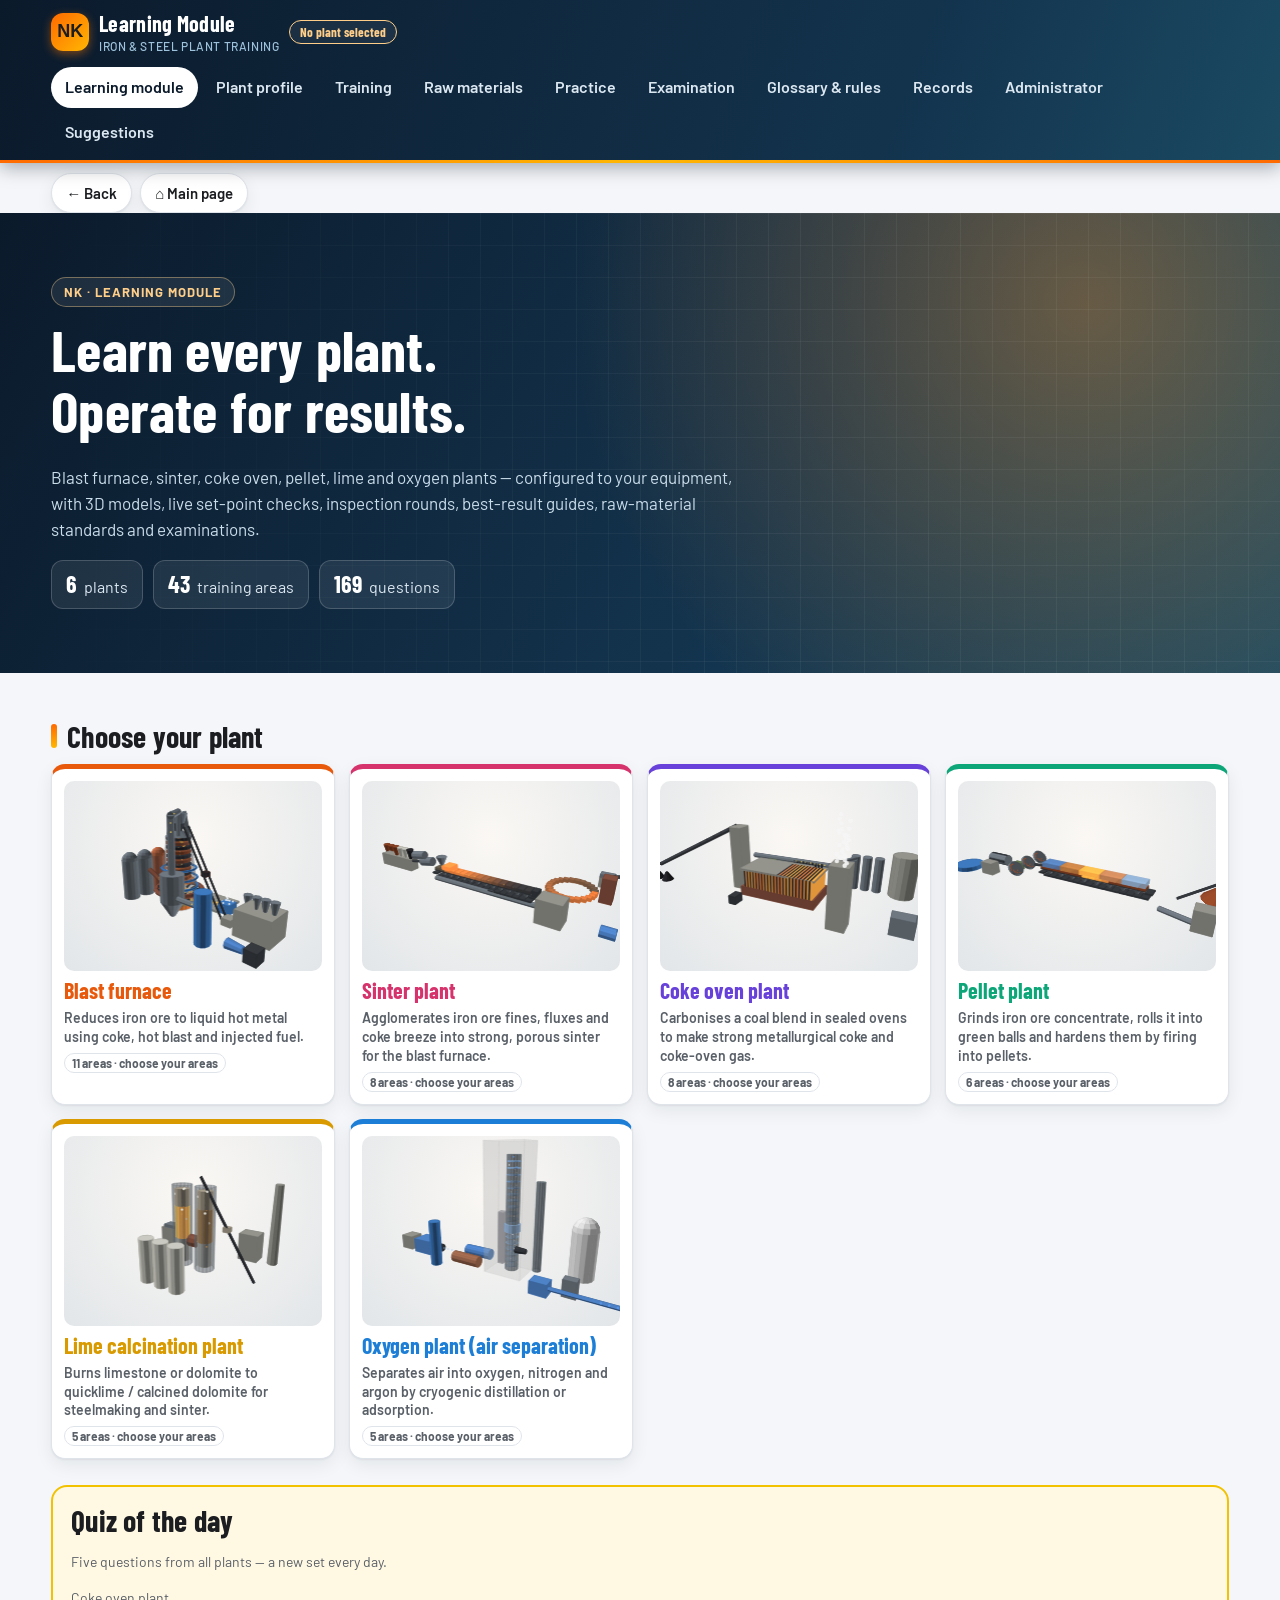
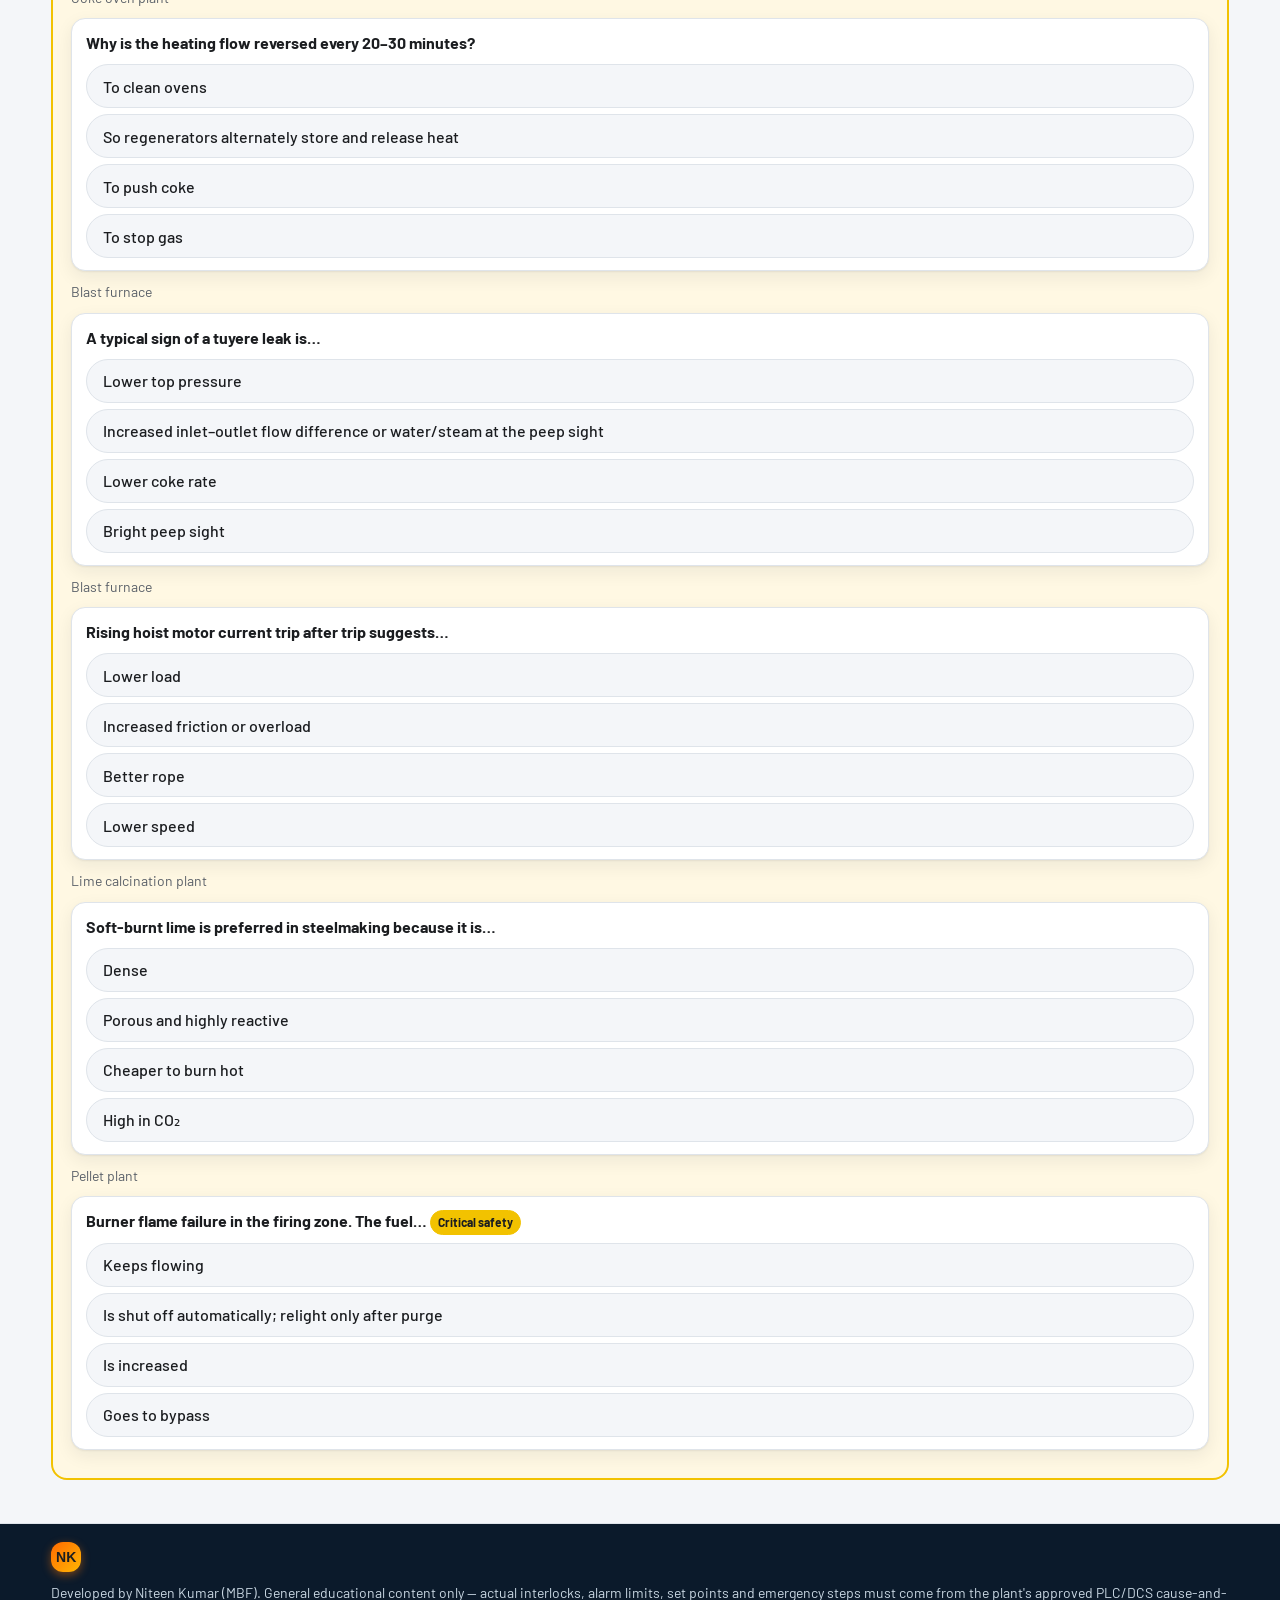
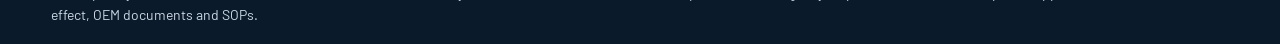
==== commit bfb1c2de: "v1.0.8: Learning Module rename, BF-gas fuel options, best-results guides, design refresh Co-Authored" ====
--- a/app/src/main/assets/index.html
+++ b/app/src/main/assets/index.html
@@ -3,7 +3,7 @@
 <head>
 <meta charset="utf-8">
 <meta name="viewport" content="width=device-width,initial-scale=1">
-<title>NK Plant Training Academy</title>
+<title>Learning Module</title>
 <link rel="preconnect" href="https://fonts.googleapis.com">
 <link href="https://fonts.googleapis.com/css2?family=Barlow:wght@400;500;600;700&family=Barlow+Condensed:wght@600;700&display=swap" rel="stylesheet">
 <style>
@@ -137,12 +137,73 @@
 .rawbtn{display:block;width:100%;text-align:left;background:linear-gradient(135deg,#0d4f4c,#0f3d57);color:#fff;border-radius:12px;padding:12px;margin-bottom:8px}.rawbtn small{display:block;color:#bfe6e1;font-weight:500;font-size:13px}
 .rulebtn{display:block;background:light-dark(#fff1ee,#341b18);color:light-dark(#9b2c22,#ffb4aa);border-left:5px solid #d6453a;border-radius:10px;padding:10px 12px;margin-bottom:14px;font-weight:700;text-decoration:none}
 @media(max-width:600px){nav{flex-wrap:nowrap;overflow-x:auto;width:100%;scrollbar-width:none}nav a{flex:none}}
+
+.rmnote{background:#f2c200;color:#1b1d20;border-radius:10px;padding:10px 12px;margin-bottom:14px;font-size:15px}
+.bench{margin-top:18px;border-radius:14px;padding:18px;background:light-dark(#eef4fb,#152230);border:2px solid #2f6db0}.bench li{margin:8px 0}.bench a{font-size:14px;color:light-dark(#1b4f8f,#8fbaf0)}
+
+/* ===== v1.0.8 design refresh: "Learning Module" ===== */
+:root{--bg:light-dark(#f4f6f9,#0e1216);--panel:light-dark(#ffffff,#171c22);--line:light-dark(#dfe4ea,#2a323b);--card:light-dark(#ffffff,#171c22);
+--hot:light-dark(#e8590c,#ff8a4c);--hot2:light-dark(#fff0e6,#3a2418);--navy:#0b1a2b;--navy2:#13334d;--sh:0 1px 2px rgba(16,24,40,.06),0 6px 18px rgba(16,24,40,.07)}
+body{font-family:Barlow,"Segoe UI",Roboto,system-ui,sans-serif;background:var(--bg)}
+.top{background:linear-gradient(110deg,var(--navy) 0%,var(--navy2) 70%,#1b4a63 100%);border-bottom:0;box-shadow:0 4px 18px rgba(5,15,30,.35);color:#fff}
+.top::after{content:"";position:absolute;left:0;right:0;bottom:0;height:3px;background:linear-gradient(90deg,#ff6a00,#ffb703,#ff6a00)}
+.logo{color:#fff}.logo .lt{display:flex;flex-direction:column;line-height:1;font:700 22px "Barlow Condensed",sans-serif;letter-spacing:.3px}
+.logo .lt small{font:500 12px Barlow,sans-serif;color:#9fc3dc;letter-spacing:.6px;text-transform:uppercase;margin-top:3px}
+.nk{background:linear-gradient(135deg,#ff6a00,#ffb703);color:#1b1d20;border-radius:12px;box-shadow:0 3px 10px rgba(255,120,0,.45);font-weight:800}
+#pchip{color:#ffcf8a;border-color:#ffcf8a;background:rgba(255,255,255,.06)}
+nav a{color:#dbe7f1;border-radius:999px;padding:8px 14px;font-weight:600;transition:background .15s}
+nav a:hover{background:rgba(255,255,255,.1)}nav a.on{background:#fff;color:var(--navy)}
+.card,.q,.pcard{background:var(--card);border:1px solid var(--line);border-radius:14px;box-shadow:var(--sh)}
+button,.btn{border-radius:999px;transition:transform .08s,box-shadow .15s}
+button:active{transform:scale(.98)}
+button.p{background:linear-gradient(135deg,#ff6a00,#e8590c);box-shadow:0 3px 10px rgba(232,89,12,.3)}
+button.g{background:var(--card);border-color:var(--line)}
+.navbtns button{box-shadow:var(--sh)}
+.tabs{background:var(--bg);flex-wrap:nowrap;overflow-x:auto;scrollbar-width:none;gap:6px;padding:8px 2px}
+.tabs::-webkit-scrollbar{display:none}.tabs button{flex:none;border-radius:999px}
+.tabs button.p{background:var(--navy2);box-shadow:0 3px 10px rgba(19,51,77,.3)}
+:root:not([data-theme=light]) .tabs button.p{background:light-dark(var(--navy2),#2f6d93)}
+h1,h2{letter-spacing:.2px}.sec{border-top:0;background:var(--card);border-radius:14px;padding:6px 16px 12px;box-shadow:var(--sh);border:1px solid var(--line)}
+.sec h3{display:flex;align-items:center;gap:8px}.sec h3::before{content:"";width:5px;height:20px;border-radius:3px;background:var(--hot)}
+.bh{display:flex;align-items:center;gap:10px;margin-top:26px}.bh::before{content:"";width:6px;height:24px;border-radius:3px;background:linear-gradient(#ff6a00,#ffb703)}
+table{background:var(--card);border-radius:12px;overflow:hidden;box-shadow:var(--sh)}th{background:light-dark(#eef2f6,#1f262e)}
+.side{background:var(--card);border:1px solid var(--line);border-radius:14px;padding:10px;box-shadow:var(--sh)}
+.side .on,.side button.on{background:var(--hot2);box-shadow:inset 4px 0 0 var(--hot);border-radius:8px}
+.v3d{border-radius:16px;box-shadow:var(--sh)}
+footer{background:var(--navy);color:#c9d7e3}
+/* hero */
+.hero{background:radial-gradient(circle at 85% 20%,rgba(255,150,40,.35),transparent 45%),linear-gradient(120deg,#0b1a2b,#13334d 60%,#1b4a63);color:#fff;position:relative;overflow:hidden}
+.hero::before{content:"";position:absolute;inset:0;background-image:linear-gradient(rgba(255,255,255,.05) 1px,transparent 1px),linear-gradient(90deg,rgba(255,255,255,.05) 1px,transparent 1px);background-size:32px 32px;mask-image:linear-gradient(90deg,transparent,#000 60%)}
+.hin{position:relative;max-width:1280px;margin:0 auto;padding:clamp(28px,5vw,64px) max(4vw,14px)}
+.hk{display:inline-block;font-weight:700;font-size:13px;letter-spacing:1px;text-transform:uppercase;color:#ffcf8a;background:rgba(255,255,255,.08);border:1px solid rgba(255,207,138,.4);border-radius:999px;padding:4px 12px;margin-bottom:12px}
+.hero h1{color:#fff;font-size:clamp(34px,5.2vw,58px);max-width:18ch}.hero p{color:#c9dcea;font-size:17px;max-width:70ch}
+.hstats{display:flex;flex-wrap:wrap;gap:10px;margin-top:16px}.hstats span{background:rgba(255,255,255,.08);border:1px solid rgba(255,255,255,.18);border-radius:12px;padding:8px 14px;color:#dbe7f1}.hstats b{font:700 24px "Barlow Condensed",sans-serif;color:#fff;margin-right:4px}
+/* plant cards */
+.pcard{--pc:#e8590c;position:relative;overflow:hidden;border-top:5px solid var(--pc);transition:transform .15s,box-shadow .15s}
+.pcard:hover{transform:translateY(-3px);box-shadow:0 10px 28px rgba(16,24,40,.14)}.pcard.on{border-color:var(--pc);box-shadow:0 0 0 3px color-mix(in srgb,var(--pc) 35%,transparent),var(--sh)}
+.pcard b{color:var(--pc)}
+.pc-bf{--pc:#e8590c}.pc-sinter{--pc:#d6336c}.pc-coke{--pc:#6741d9}.pc-pellet{--pc:#0ca678}.pc-lime{--pc:#d99a00}.pc-oxygen{--pc:#1c7ed6}
+/* best results tab */
+.bhero{background:linear-gradient(135deg,#13334d,#0b1a2b);color:#fff;border-radius:16px;padding:18px 20px;box-shadow:var(--sh)}
+.bhero h3{color:#fff;margin:4px 0 6px;font-size:26px}.bhero p{color:#c9dcea;margin:0;font-size:15px}.bk{color:#ffcf8a;font-weight:700;font-size:13px;letter-spacing:1px;text-transform:uppercase}
+.kgrid{display:grid;gap:12px;grid-template-columns:repeat(auto-fit,minmax(min(100%,220px),1fr))}
+.kpi{background:var(--card);border:1px solid var(--line);border-left:6px solid #0ca678;border-radius:14px;padding:12px 14px;box-shadow:var(--sh)}
+.kpi small{display:block;color:var(--mut);font-weight:700;font-size:13px;text-transform:uppercase;letter-spacing:.4px}.kpi b{display:block;font:700 23px "Barlow Condensed",sans-serif;color:light-dark(#087f5b,#63e6be);margin:3px 0}.kpi p{margin:0;font-size:14px}
+ol.gold{counter-reset:g;list-style:none;padding:0;display:grid;gap:8px}ol.gold li{counter-increment:g;background:light-dark(#fff8e6,#2a2312);border:1px solid light-dark(#ffe08a,#5a4a1a);border-radius:12px;padding:10px 12px 10px 52px;position:relative;font-weight:600}
+ol.gold li::before{content:counter(g);position:absolute;left:12px;top:9px;width:28px;height:28px;border-radius:50%;background:linear-gradient(135deg,#ffb703,#ff6a00);color:#1b1d20;display:grid;place-items:center;font-weight:800}
+.mgrid{display:grid;gap:10px;grid-template-columns:repeat(auto-fit,minmax(min(100%,280px),1fr))}.mis{background:var(--card);border:1px solid var(--line);border-radius:14px;padding:12px;box-shadow:var(--sh)}
+.mx{color:var(--bad);font-weight:700}.mr{color:var(--mut);font-size:14px;margin:4px 0}.mo{color:var(--ok);font-weight:700}
+.shift{display:grid;gap:10px;grid-template-columns:repeat(auto-fit,minmax(min(100%,240px),1fr))}.shift>div{background:var(--card);border:1px solid var(--line);border-radius:14px;padding:12px;box-shadow:var(--sh)}
+.shift .sn{display:inline-grid;place-items:center;width:26px;height:26px;border-radius:50%;background:var(--navy2);color:#fff;font-weight:800;margin-right:8px}.shift p{margin:6px 0 0;font-size:15px}
+.case{display:grid;gap:0;border-radius:14px;overflow:hidden;box-shadow:var(--sh);border:1px solid var(--line)}.cs{padding:12px 14px;background:var(--card);border-left:6px solid}.cs p{margin:4px 0 0}
+.cs.c0{border-color:#868e96}.cs.c1{border-color:#1c7ed6}.cs.c2{border-color:#e8590c}.cs.c3{border-color:#0ca678;background:light-dark(#ecfbf5,#132a22)}
+@media(max-width:600px){.logo .lt{font-size:19px}.hero h1{font-size:32px}}
 </style>
 <script>new MutationObserver(()=>{for(const c of document.querySelectorAll('.stack td:not([data-l])')){let i=0,p=c;while(p=p.previousElementSibling)i+=p.colSpan;c.dataset.l=c.closest('table').rows[0].cells[i]?.textContent||''}}).observe(document,{childList:true,subtree:true})</script>
 </head>
 <body>
 <header class="top">
-  <div class="logo"><span class="nk">NK</span>NK Plant Training Academy <a id="pchip" href="#home">—</a></div>
+  <div class="logo"><span class="nk">NK</span><span class="lt">Learning Module<small>Iron &amp; steel plant training</small></span> <a id="pchip" href="#home">—</a></div>
   <nav id="nav">
     <a href="#home">Learning module</a><a href="#setup">Plant profile</a><a href="#learn">Training</a><a href="#raw">Raw materials</a><a href="#practice">Practice</a><a href="#exam">Examination</a><a href="#gloss">Glossary &amp; rules</a><a href="#records">Records</a><a href="#admin">Administrator</a><a href="#advice">Suggestions</a>
   </nav>
@@ -458,12 +519,12 @@
  st:['Typical BF emergencies: blower trip, power failure, cooling water failure, gas leak, breakout, fire.','Follow the plant emergency plan and the shift in-charge.'],pr:[],il:[['Emergency stop','Stops the related equipment group']],fa:[],ck:['Assembly point known','Emergency numbers displayed']}
 ];
 
-const PLANTS=[{"id": "bf", "n": "Blast furnace", "d": "Reduces iron ore to liquid hot metal using coke, hot blast and injected fuel.", "cfg": null, "areas": [{"id": "stock", "n": "Stock house", "d": "Bunkers, weighing, screening, batching", "th": "The stock house is where furnace stability begins. Each charge must carry the planned mass of iron-bearing material, coke and flux, dry-basis corrected and free of fines. Ore-to-coke ratio sets the thermal level (hot metal Si and temperature); flux additions set slag basicity and so sulphur removal and slag fluidity.\n\nFines (−5 mm ore, −25/30 mm coke) fill the voids of the burden. Gas flow through a packed bed follows the Ergun relation — pressure drop rises steeply as voidage falls and particle size falls — so a few percent extra fines raise blast pressure, cause channelling, hanging and wall build-up.\n\nWeighing accuracy matters because errors are cumulative: a 1 % coke error on every charge changes fuel rate by ≈ 5 kg/tHM, enough to move hot metal silicon noticeably within one burden residence time (≈ 6–8 h).", "fl": [["Bunkers", "Sinter, pellet, ore, coke, flux"], ["Feeders", "Vibrating / belt"], ["Screens", "Remove fines", "screen=sh"], ["Weigh hoppers", "Batch weight", "weigh=wh"], ["Belt weighers", "Batch weight", "weigh=bw"], ["To transport", "Skip or conveyor"]], "tp": [["Stock house — overall role", "All", "Building of bunkers, feeders, screens and weighing equipment that stores each raw material and prepares every charge (batch) for the furnace in the right quantity and order.", "The furnace can only be as stable as its charges. Wrong weight, wet material or excess fines are the most common starting points of thermal swings, hanging and poor permeability.", "Keep bunkers in their level band, batch exactly to the authorised recipe, keep screens effective, record every charge and every deviation, and report off-spec material at once.", "1. Take over: read logbook, recipe version, moisture values and pending defects.\n2. Walk down bunkers, feeders, screens, weigh hoppers and conveyors.\n3. Check weigh hopper zero and bunker levels on HMI against field.\n4. During shift: watch batch deviations, bunker levels, screen product, alarms.\n5. Hand over: recipe, deviations, defects, bunker stock in hours.", "Moving machinery, dust and engulfment. Never enter a bunker or hopper without isolation, confined-space permit, gas/O₂ test and attendant."], ["Bunkers and feeders", "All", "Storage bunkers (steel or concrete, lined) above vibrating or belt feeders; level measured by radar, ultrasonic, load cells or rods. Each bunker is dedicated to one material.", "Correct draw rate and avoiding empty draw. Low level increases segregation (more fines in the batch); an empty bunker breaks the charging programme.", "Hold level between minimum and maximum, call for refilling in time, keep identification boards correct, report bridging, rat-holing and leakage.", "1. Check bunker map and identification boards match.\n2. Trend levels; request filling from RMHS at refill level.\n3. If flow stops: check feeder running, gate, then follow the approved bridging procedure (air blaster / vibrator / external tapping zone).\n4. Record material source and time for traceability.", "Bridged material can collapse suddenly. Never poke from above or inside a bunker; clearing only by approved method under permit."], ["Screening (coke, sinter, ore)", "screen=sh", "Vibrating screens (single or double deck) that remove −5 mm fines from sinter/ore and −25 to −30 mm from coke; a second deck can recover nut coke (≈10–30 mm).", "Fines fill the voids between lumps, raise pressure drop, cause channelling, hanging and higher coke rate. Screen efficiency directly affects furnace permeability.", "Keep screens running at design feed rate, inspect mesh condition, clean blinded decks, check undersize in screened product, route fines correctly.", "1. Watch feed spread across full deck width.\n2. Take screened-product samples per schedule; sieve for −5 mm (sinter) or −25 mm (coke).\n3. At stops: inspect panels for holes, blinding and wear; check springs and bolts.\n4. Report screen efficiency trend to shift in-charge.", "LOTO before opening covers or touching panels; vibrating equipment can start remotely."], ["Weighing and batching", "All", "Weigh hoppers on 3–4 load cells (or belt weighers) that meter each material to a target weight. Feeder runs coarse then fine feed and stops at the cut-off weight; material in flight completes the target.", "Weight accuracy sets ore/coke ratio, basicity and Fe input. A 1 % coke error repeated every charge changes the furnace heat level within hours.", "Check zero every shift, compare actual vs set weights, keep calibration in date, reject or correct batches outside tolerance.", "1. Zero check: hopper empty, gate closed, reading = 0 ± allowed drift.\n2. Span check with certified test weights (monthly / after any repair).\n3. Compare totals with conveyor/skip weigher or daily consumption.\n4. Investigate any batch outside tolerance before the next charge.", "Calibration and cleaning only with feeder and gate isolated."], ["Raw material quality and moisture", "All", "Physical and chemical properties of each material: size, fines, strength (coke CSR, pellet CCS, sinter TI/RDI), chemistry (Fe, SiO₂, Al₂O₃, CaO, MgO, ash, S, P) and moisture.", "Coke strength and size control gas flow; ore chemistry controls slag volume and basicity; moisture changes the dry weight actually charged and so the coke rate and thermal state.", "Use the latest lab results, apply moisture correction, flag off-spec materials and changes of source.", "1. Collect lab report each shift.\n2. Dry weight = wet weight × (1 − moisture %/100); update moisture correction in recipe as authorised.\n3. Compare with previous trend; inform shift in-charge if coke moisture or sinter fines jump.", "Sampling at running conveyors only from designated safe sampling points."], ["Burden recipe and charging sequence", "All", "The list of materials and weights per charge (coke batch, ore batch with flux and nut coke) and the order in which they are sent (e.g. C↓O↓ or CC↓OO↓).", "Sets ore/coke ratio, slag basicity, Fe input per charge and the layer structure in the furnace.", "Run only the authorised recipe; record every change with time, reason and who authorised it.", "1. Recipe change only on written/system instruction from shift in-charge.\n2. Enter change, have it checked by a second person.\n3. Watch the first three charges after change for correct weights.\n4. Note in logbook which charge number carries the change.", "Uncontrolled recipe edits can chill or overheat the furnace; protect HMI access."], ["Fines, dust and housekeeping", "All", "Fines conveyors returning screened fines to sinter plant / storage; dust extraction (bag filter) at transfer points and screens.", "Spillage blocks conveyors and walkways, coke dust can smoulder, airborne dust is a health hazard.", "Keep dust extraction running, clean spillage only with equipment stopped, keep walkways clear.", "1. Check DE fan running and ΔP across bag filter.\n2. Clean spillage under LOTO.\n3. Report leaking chutes and skirt rubbers.", "Respirator in dusty areas; never clean near running pulleys."]], "il": [["Vibrating feeder", "Feeder start permissive", "Permissive", "Weigh hopper gate closed, hopper not full, downstream ready", "Feeder may start", "Prevents overfilling and spillage", "All"], ["Bunker", "Bunker low-low level", "Trip / alarm", "Level below low-low", "Feeder stops, alarm", "Avoids empty draw, fines and air ingress", "All"], ["Bunker", "Bunker high level", "Trip", "Level above high", "Filling conveyor / tripper stopped or moved", "Prevents overflow", "All"], ["Screen", "Screen running", "Permissive / trip", "Screen not running", "Feeder above screen stops", "Avoids unscreened or piled material", "screen=sh"], ["Fines conveyor", "Fines route running", "Trip", "Fines conveyor stopped", "Screen and feeder stop", "Prevents choke of fines chute", "screen=sh"], ["Weigh hopper", "Weighing completion", "Permissive", "Actual weight within tolerance of target", "Batch release allowed", "Correct batch weight", "weigh=wh"], ["Weigh hopper", "Over-weight", "Alarm / hold", "Weight above target + tolerance", "Batch held for correction", "Avoids wrong ore/coke ratio", "weigh=wh"], ["Weigh hopper", "Zero return", "Permissive", "Weight back to zero after discharge", "Gate closes, next fill allowed", "Confirms full discharge", "weigh=wh"], ["Weigh hopper / weighfeeder", "Load cell / signal fault", "Trip", "Signal out of range or deviation between cells", "Batching from that hopper blocked", "No batching on wrong weight", "All"], ["Discharge", "Transport ready", "Permissive", "Skip at bottom position (skip) or collecting conveyor running (conveyor)", "Hopper discharge allowed", "Material only into a ready receiver", "All"], ["Conveyors", "Pull-cord / emergency stop", "Trip", "Pull-cord pulled or E-stop pressed", "Conveyor and all upstream feeders stop", "Personnel safety", "All"], ["Dust extraction", "DE fan running", "Alarm / permissive", "DE fan stopped", "Alarm (or stock house start blocked per design)", "Dust exposure", "All"]], "lim": [["Sinter size", "mm", "5–50 (mean ≈ 15–25)", "Both", "Permeability and reducibility", "Report; check screen and handling", "All"], ["Sinter −5 mm fines after screening", "%", "≤ 5", "High", "Fines reduce permeability", "Check screen; report to shift in-charge", "All"], ["Pellet size", "mm", "8–16 (≥ 90 %)", "Both", "Even voids", "Report off-spec", "All"], ["Pellet cold crushing strength", "kg/pellet", "≥ 200–250", "Low", "Breakage creates fines", "Report; restrict use as instructed", "All"], ["Lump ore size", "mm", "10–40", "Both", "Permeability; decrepitation", "Report; check screening", "All"], ["Coke size (skip coke)", "mm", "25/30–80 (mean ≈ 45–55)", "Both", "Coke window permeability", "Check screen; report", "All"], ["Nut coke size", "mm", "≈ 10–30", "Both", "Mixed with ore; replaces part of coke", "Check deck", "nut=yes"], ["Coke CSR", "%", "≥ 60 (larger furnaces higher)", "Low", "Strength in lower furnace", "Inform shift in-charge; fuel rate adjustment", "All"], ["Coke CRI", "%", "≤ 25–28", "High", "Reactivity", "Inform", "All"], ["Coke ash", "%", "≈ 10–15", "High", "Slag volume, fuel rate", "Inform", "All"], ["Coke moisture", "%", "≤ 5 (wet quench)", "High", "Dry coke charged changes", "Update moisture correction", "All"], ["Bunker level", "%", "≈ 30–90 (plant band)", "Both", "Segregation / overflow", "Request filling / stop filling", "All"], ["Batch weight deviation", "%", "≤ ± 0.5–1", "Both", "Ore/coke and basicity", "Correct / reject batch", "All"], ["Weigh hopper zero drift", "kg", "Within plant tolerance", "Both", "Hidden weight error", "Zero / calibrate", "weigh=wh"]], "pr": [["Stock house start-up", "Start-up", "All", "1. Confirm permits closed, guards fitted, people clear.\n2. Start dust extraction.\n3. Start downstream first: transport (skip ready / conveyors in cascade).\n4. Start screens, then feeders on batch call.\n5. Run first batches in auto and verify weights.", "Zero check of weigh hoppers; recipe version confirmed."], ["Normal batching", "Normal", "All", "1. Batch call from charging programme.\n2. Feeders fill weigh hoppers to cut-off.\n3. Weigh complete within tolerance.\n4. Discharge on call; confirm zero return.\n5. Log deviations.", "Any batch outside tolerance held for correction."], ["Stock house shutdown", "Shutdown", "All", "1. Finish batches in progress.\n2. Stop feeders, then screens, then conveyors (upstream first).\n3. Empty belts where required.\n4. Stop dust extraction last.", "No material left on inclined belts unless allowed."], ["Weigh hopper calibration", "Maintenance", "weigh=wh", "1. Permit and isolation of feeder and gate.\n2. Clean hopper; check free movement.\n3. Zero.\n4. Load certified test weights in steps; record readings.\n5. Adjust span; repeat; record certificate.", "Second-person verification of results."], ["Bunker bridging clearance", "Abnormal", "All", "1. Stop feeder; inform shift in-charge.\n2. Use installed aids (air blaster / vibrator) as per practice.\n3. If not cleared: permit, isolation, confined-space measures, approved external method.\n4. Restart and watch flow.", "No bunker entry without full confined-space permit and rescue plan."]], "ts": [["Feeder runs but weight does not rise", "Bunker bridged / empty, feeder liner worn, gate open", "Bunker level, feeder vibration, gate limit", "Follow bridging procedure; close gate", "Bunker cannot be emptied safely", "All"], ["Weight not returning to zero", "Material hang-up, build-up, load cell binding", "Visual inspection under isolation", "Clean; free binding; zero", "Repeated within a shift", "weigh=wh"], ["Large batch deviation", "Wrong cut-off, wet material, gate leak, load cell fault", "Compare cells; check moisture; gate", "Adjust cut-off (authorised); repair", "Deviation repeats on several hoppers", "All"], ["High fines in screened product", "Torn / blinded mesh, overfeeding, wet feed", "Panel inspection, feed rate", "Replace panels; reduce feed", "Fines persist after repair", "screen=sh"], ["Screen tripping", "Overload, choking, spring failure", "Current, deck, springs", "Clean, repair", "Structural crack found", "screen=sh"], ["Coke moisture jump", "Quenching change, rain", "Lab result", "Update moisture correction as authorised", "Large or sudden change", "All"]], "ins": [["Bunkers", "Leaks, level sensor, identification boards, grating", "Shift", "Visual", "Leak, wrong board, open grating", "All"], ["Feeders", "Vibration, liners, springs, cables", "Shift", "Visual / listen", "Abnormal noise, worn liner", "All"], ["Screens", "Panels, springs, side plates, exciter guard", "Shift / at stop", "Visual; panel inspection at stop", "Holes, cracks, missing bolts", "screen=sh"], ["Weigh hoppers", "Free movement, flexible joints, load cell cables, gate", "Shift", "Visual; zero check", "Binding, damaged cable", "weigh=wh"], ["Belt weighers", "Belt cleanliness at scale, idler alignment", "Shift", "Visual; zero", "Build-up", "weigh=bw"], ["Dust extraction", "Fan, ΔP, hopper discharge", "Shift", "HMI and visual", "High ΔP, dust emission", "All"]], "q": [["eq", "Which coke property describes strength after reaction with CO₂?", ["CSR", "CRI", "LOI", "Ash"], 0, "CSR = coke strength after reaction; CRI = reactivity index.", false, "All", "2.1"], ["th", "Why are fines removed from sinter and coke before charging?", ["To raise Fe content", "To keep the burden permeable for gas flow", "To reduce coke rate directly", "To make weighing faster"], 1, "Fines fill voids, raise pressure drop and cause irregular descent.", false, "All", "2.3"], ["sq", "Cut-off weight is set below the target weight because…", ["Load cells read high", "Material in flight after feeder stop still reaches the hopper", "The gate leaks", "It saves time"], 1, "In-flight material completes the target.", false, "weigh=wh", "2.2"], ["il", "Before a weigh hopper is refilled, the system normally confirms…", ["Bunker is full", "Hopper weight returned to zero and gate closed", "Skip is at top", "Screen is stopped"], 1, "Zero return confirms discharge; gate closed prevents material passing.", false, "weigh=wh", "2.2"], ["em", "A bunker is bridged. The correct action is…", ["Enter the bunker and poke the material", "Stop, inform, and follow the approved clearing procedure with isolation and permit", "Run the feeder at maximum", "Hit the bunker with a hammer"], 1, "Bunker entry without isolation and confined-space permit can be fatal (engulfment).", true, "All", "2.6"], ["th", "Daily coke requirement is 600 t and 120 charges are made per day. Coke per charge is…", ["4 t", "5 t", "6 t", "7.2 t"], 1, "600 ÷ 120 = 5 t.", false, "All", "2.4"], ["sq", "Wrong material has been charged. First action?", ["Continue and correct next shift", "Stop the sequence, inform shift in-charge, record and follow the approved correction", "Charge extra coke immediately on own decision", "Ignore if small"], 1, "Corrections need authorisation and a record.", false, "All", "2.5"], ["th", "Screen choking mainly results in…", ["More fines reaching the furnace", "Higher Fe", "Lower coke moisture", "Faster charging"], 0, "A choked screen passes fines with the product.", false, "screen=sh", "2.3"]], "lv": [["Burden recipe — batch weights vs set point", "t", [11.76, 3.36, 1.68, 4.8, 0.3, 0.2], null, 0.08, "1. Open the batching screen; compare actual weight of each hopper with the recipe set point for the last 3 charges.\n2. Confirm the moisture correction used (lab moisture of the shift).\n3. Cross-check the batch report total with the conveyor / skip weigher.\n4. Any material outside tolerance on 2 charges in a row = deviation to report.", "More material than set: if ore → ore/coke rises, furnace cools (HM Si and temperature fall in 6–8 h); if coke → fuel rate rises, furnace heats.", "Check cut-off / in-flight setting and load-cell zero, recalibrate, correct the next batches; inform shift in-charge so coke can be compensated.", "Less material than set: if coke → furnace cools; if ore → production falls, fuel rate per tonne rises.", "Check feeder flow (bridging, wet material), gate opening, cut-off; correct and record.", "Coke set 4.80 t, actual 4.70 t → −0.10 t (−2.1 %). Ore/coke changes from 16.80/4.80 = 3.50 to 16.80/4.70 = 3.57. Over 120 charges a day that is 12 t less coke (≈ 10 kg/tHM) — the furnace will cool. Action: raise cut-off by 0.10 t, check zero, inform shift in-charge.", "All", ["Sinter", "Pellet", "Lump ore", "Coke", "Nut coke", "Limestone"]], ["Sinter fines (−5 mm) in screened product", "%", 3.5, 0, 5, "1. Take a sample from the screened-product conveyor at the fixed point.\n2. Sieve at 5 mm; weigh undersize.\n3. Fines % = undersize ÷ total × 100.\n4. Compare with limit; repeat if above.", "More fines to furnace → lower permeability, higher blast pressure, risk of hanging and channelling.", "Inspect screen mesh (holes, blinding), reduce feed rate on screen, inform shift in-charge.", "—", "—", "Sample 10.0 kg, undersize 0.62 kg → 6.2 % (limit 5 %). Screen deck found blinded on one side; cleaned under LOTO; next sample 3.8 %.", "screen=sh", null], ["Weigh hopper zero after discharge", "kg", 0, -40, 40, "1. After discharge, wait for the weight to settle.\n2. Read the display: it should return to 0 within tolerance.\n3. If not: material hang-up or load-cell problem.", "Positive zero error → every batch light by that amount (material left in hopper).", "Clean hang-up under isolation; re-zero; check flexible joints.", "Negative zero error → load cell drift / binding.", "Check binding and junction box; recalibrate.", "Coke hopper reads +120 kg after discharge every batch → each charge carries 120 kg less coke than shown. Cleaned build-up; zero now 5 kg.", "weigh=wh", null]]}, {"id": "trans", "n": "Burden transport", "d": "Skip or conveyor high line", "th": "Burden transport must deliver each batch to the top in the right order and on time. A skip system lifts discrete loads up an inclined bridge (twin skips balance each other); a conveyor system carries batches continuously and the PLC tracks each batch on the belt. Either way, the transport cycle time limits the maximum charging rate: if transport cannot keep up, the stockline falls and the blast must be reduced.\n\nSafety-critical mechanics: in a skip system the ropes and brakes hold the entire load — rope discard criteria and brake tests are life-safety items. In a conveyor system the holdback prevents run-back of a loaded incline, and pull-cords and belt protections prevent injuries and fires.", "fl": [["Weigh hoppers", "Batch ready"], ["Skip pit loading", "", "transport=skip"], ["Skip hoist & bridge", "Inclined lift", "transport=skip"], ["Collecting conveyor", "", "transport=conv"], ["Main charging conveyor", "Batch tracking", "transport=conv"], ["Furnace-top receiving hopper", ""]], "tp": [["Skip hoist system", "transport=skip", "Two skip cars on an inclined bridge, pulled by wire ropes from a hoist winch (AC VFD or DC drive) with service and emergency brakes. One skip goes up loaded while the other comes down to the skip pit.", "The skip is the only route of burden to the top; a stoppage stops charging and the stockline falls.", "Run in auto, watch speed, current and position, keep the pit clean, inspect ropes and brakes, report abnormal noise or vibration.", "1. Before start: brakes healthy, drive ready, skip at bottom, top hopper ready, pit gate closed.\n2. Auto cycle; watch every trip time and current.\n3. Daily walk-down of hoist house, sheaves and visible rope; weekly detailed rope inspection at slow speed.", "No one under the skip bridge or inside the skip pit while the hoist can move; rope or brake failure means a runaway skip."], ["Wire ropes, sheaves and brakes", "transport=skip", "Steel wire ropes over head sheaves; service brake (thruster/disc) and emergency brake; rope load measurement where fitted.", "Rope and brake condition decide whether a loaded skip can fall back.", "Inspect, lubricate and measure ropes; test brakes as per schedule; keep records.", "1. Run at inspection speed; look for broken wires, kinks, corrosion, crushing, bird-caging.\n2. Measure diameter at fixed marks; compare with new-rope value.\n3. Discard per ISO 4309 / OEM criteria.\n4. Brake: lining thickness, air gap, holding test per OEM.", "Inspection only under permit with hoist isolated except for controlled inspection runs."], ["Skip position control", "transport=skip", "Encoder on the hoist drum plus limit switches for slow-down, stop and over-travel at top and bottom.", "Correct dumping and loading positions; over-travel can derail the skip or overload the structure.", "Report any mismatch between encoder and limit switch; never bypass over-travel limits.", "1. Check HMI position against field at each shift.\n2. Inspect limit switch cams and cables.\n3. After rope change or slip, recalibrate encoder positions per OEM.", "Over-travel limit is a safety device, not an operating stop."], ["Charging conveyor system", "transport=conv", "Long inclined belt (often steel-cord) from stock house to furnace top, with drives, holdback, take-up, protections and a head chute into the top receiving hopper.", "Continuous transport of every charge; belt damage means a long stoppage and loss of stockline.", "Monitor running and loading, patrol the gallery, keep spillage clear, report mistracking, noise and hot bearings.", "1. Start in cascade: top ready → main belt → collecting conveyor → feeders; stop in reverse.\n2. Patrol: idlers turning, scrapers, skirt rubbers, belt edge, splices.\n3. Use temperature gun on bearings and gearboxes.", "Never touch or clean a running belt; nip points at pulleys amputate. Use pull-cords in emergency."], ["Conveyor protections", "transport=conv", "Pull-cord, belt sway (2 levels), zero-speed, belt rip, chute block, metal detector, holdback and brake.", "They stop fires, tears, run-back and spillage before major damage.", "Test protections on schedule, never leave one bypassed, reset pull-cords only after checking the reason.", "1. Monthly functional test of each pull-cord and sway switch under permit; record.\n2. Rip detector and zero-speed test per OEM.\n3. Metal detector test piece check.", "Bypassed protection only with authorised bypass permit and compensating measure."], ["Belt weighing and batch tracking", "transport=conv", "Belt scale confirms batch weight; PLC tracks each batch position on the belt so the top knows what is arriving.", "A lost batch track can put ore where coke was planned.", "Check belt weigher calibration; inform when tracking is lost.", "1. Zero belt weigher with empty running belt.\n2. Calibrate with chain/test weights per schedule.\n3. If tracking lost: stop releasing batches, empty belt, re-synchronise per procedure.", "Calibration on running belt only from guarded positions."]], "il": [["Skip hoist", "Hoist start permissive", "Permissive", "Skip at bottom, loaded weight OK, top receiving ready, brakes and drive healthy, pit gate closed", "Hoist may start", "Safe, correct cycle", "transport=skip"], ["Skip hoist", "Over-speed", "Trip", "Speed above limit", "Drive trip, brakes applied", "Prevents runaway", "transport=skip"], ["Skip hoist", "Over-travel top / bottom", "Trip", "Skip beyond normal stop position", "Drive trip, brakes applied", "Prevents derailment / collision", "transport=skip"], ["Skip hoist", "Slack rope", "Trip", "Rope tension lost", "Hoist stops", "Skip may be stuck — avoids sudden drop", "transport=skip"], ["Skip hoist", "Rope overload", "Trip", "Rope load above limit", "Hoist stops", "Protects rope and structure", "transport=skip"], ["Skip hoist", "Brake release feedback", "Permissive", "Brake not proven released / worn lining", "Start blocked", "Prevents driving against brake", "transport=skip"], ["Skip hoist", "Encoder vs limit switch mismatch", "Trip / slow mode", "Position signals disagree", "Stop; slow inspection mode only", "Wrong position = wrong dumping", "transport=skip"], ["Skip hoist", "Motor overload / temperature", "Trip", "Current or winding temperature high", "Drive trip", "Motor protection", "transport=skip"], ["Top receiving", "Receiving hopper full", "Permissive", "Top hopper not empty", "Skip cannot dump", "Prevents overflow at top", "transport=skip"], ["Conveyor", "Start cascade", "Permissive", "Downstream equipment not running", "Conveyor cannot start", "Prevents piling at transfers", "transport=conv"], ["Conveyor", "Pull-cord", "Trip", "Cord pulled", "Conveyor and upstream stop; local reset", "Personnel safety", "transport=conv"], ["Conveyor", "Belt sway", "Alarm / trip", "1st level mistracking / 2nd level", "Alarm / trip", "Prevents belt edge damage and spillage", "transport=conv"], ["Conveyor", "Zero speed / slip", "Trip", "Belt speed below set % of motor speed", "Conveyor and upstream trip", "Prevents fire and piling", "transport=conv"], ["Conveyor", "Belt rip", "Trip", "Rip detector loop broken", "Immediate stop", "Limits tear length", "transport=conv"], ["Conveyor", "Chute block", "Trip", "Chute level switch active", "Feeding conveyor stops", "Prevents spillage and damage", "transport=conv"], ["Conveyor", "Metal detector", "Alarm / stop", "Tramp metal detected", "Belt stops or diverts", "Protects belt and top equipment", "transport=conv"], ["Conveyor", "Bearing / gearbox temperature", "Alarm / trip", "Temperature above limit", "Alarm then trip", "Prevents seizure and fire", "transport=conv"], ["Conveyor", "Holdback / brake", "Protection", "Drive stops on loaded incline", "Holdback prevents run-back", "Prevents reverse run", "transport=conv"], ["Conveyor", "Top not ready", "Permissive", "Top receiving hopper not ready", "No batch release onto belt", "Prevents overflow at top", "transport=conv"]], "lim": [["Skip hoist speed", "m/s", "≈ 2–4 (design)", "High", "Cycle time and safety", "Check drive; over-speed trips", "transport=skip"], ["Skip load", "% rated", "≤ 100", "High", "Rope and structure", "Check batch weight", "transport=skip"], ["Rope diameter reduction", "%", "Discard per ISO 4309 / OEM (often ≈ 7–10 %)", "High", "Rope strength", "Stop; replace rope", "transport=skip"], ["Conveyor belt speed", "m/s", "≈ 1.5–2.5 (design)", "Both", "Capacity; slip detection", "Check drive", "transport=conv"], ["Conveyor inclination", "°", "≤ ≈ 12–15 (design)", "High", "Material roll-back", "Design value only", "transport=conv"], ["Bearing temperature", "°C", "Alarm ≈ 70–80, trip ≈ 90 (OEM)", "High", "Seizure, fire", "Stop and inspect", "transport=conv"], ["Gearbox oil temperature", "°C", "Alarm ≈ 80–90 (OEM)", "High", "Lubrication failure", "Check oil and cooling", "All"]], "pr": [["Skip hoist start-up", "Start-up", "transport=skip", "1. Check brakes, rope, drive healthy.\n2. Skip pit and bridge clear; gates closed.\n3. Test run empty at slow speed.\n4. Confirm positions (top / bottom) on HMI.\n5. Switch to auto.", "Brake test after maintenance before auto."], ["Skip hoist shutdown / maintenance", "Shutdown", "transport=skip", "1. Finish cycle; skips at defined positions.\n2. Apply brakes; isolate drive.\n3. Secure skips mechanically if work on ropes or brakes.\n4. LOTO.", "Skip mechanically secured before rope / brake work."], ["Rope inspection run", "Maintenance", "transport=skip", "1. Permit; inspection speed mode.\n2. Observe rope at fixed point over full length.\n3. Stop at defects, isolate, measure.\n4. Record and decide per discard criteria.", "Rope discard decision by competent person."], ["Conveyor start-up", "Start-up", "transport=conv", "1. Walk-down: no people, tools or material on belt.\n2. Pre-start warning siren.\n3. Start cascade: top ready → main conveyor → collecting conveyor → feeders.\n4. Check tracking at first revolution.", "Siren and wait time before start."], ["Conveyor shutdown", "Shutdown", "transport=conv", "1. Stop feeders.\n2. Run belts empty unless instructed.\n3. Stop collecting then main conveyor.\n4. LOTO for any work.", "Holdback check on loaded stop."], ["Conveyor belt cleaning / spillage", "Maintenance", "transport=conv", "1. Stop and LOTO.\n2. Clean spillage.\n3. Check cause (tracking, skirt, overloading).\n4. Remove locks; restart per start-up.", "Never clean a running belt."]], "ts": [["Skip will not start", "Missing permissive (top not ready, skip not at bottom, brake)", "HMI permissive screen", "Clear cause; never bypass", "Permissive cannot be identified", "transport=skip"], ["Skip stops midway", "Power dip, over-current, protection trip, rope slack", "Fault log, brake status", "Keep brakes on; recover per procedure", "Always inform shift in-charge", "transport=skip"], ["Rising hoist current", "Wheel bearing, rail fault, overload, brake drag", "Trend; inspect track and skip", "Repair at next opportunity", "Rapid rise", "transport=skip"], ["Skip does not discharge fully", "Sticky material, tipping rail wear", "Visual at top", "Clear per procedure; repair rail", "Repeated", "transport=skip"], ["Belt slipping", "Low take-up tension, wet pulley, overload", "Take-up travel, lagging, load", "Restore tension; clean; reduce load", "Belt damage", "transport=conv"], ["Belt mistracking", "Build-up on idlers/pulleys, off-centre loading, damaged idler", "Walk belt; inspect loading point", "Clean; adjust under isolation", "Edge damage", "transport=conv"], ["Belt rip trip", "Tramp metal, chute damage", "Inspect full belt length", "Repair before restart", "Always", "transport=conv"], ["Transfer chute block", "Wet / oversize material, liner damage", "Chute inspection", "Clear under isolation", "Repeated", "transport=conv"]], "ins": [["Skip ropes", "Broken wires, diameter, lubrication", "Daily visual; weekly detailed", "Slow run; measurement", "Any discard criterion", "transport=skip"], ["Skip brakes", "Lining, air gap, thruster", "Weekly", "Measurement; function test", "Wear limit", "transport=skip"], ["Skip cars and rails", "Wheels, axles, rail joints, tipping rails", "Weekly", "Visual at stop", "Cracks, wear", "transport=skip"], ["Sheaves", "Groove wear, bearings", "Monthly", "Gauge; temperature", "Groove wear limit", "transport=skip"], ["Conveyor idlers and pulleys", "Seized idlers, lagging, build-up", "Shift", "Walk gallery", "Seized idler, noise", "transport=conv"], ["Belt and splices", "Edges, cover damage, splices", "Weekly", "Visual at slow speed / stop", "Cuts, splice lifting", "transport=conv"], ["Protections", "Pull-cord, sway, zero speed, rip", "Monthly", "Functional test under permit", "Device not tripping", "transport=conv"], ["Holdback", "Function", "Monthly / per OEM", "Test per OEM", "Run-back", "transport=conv"]], "q": [["eq", "In a twin-skip arrangement the two skip cars…", ["Move together upwards", "Move in opposite directions — one up loaded, one down empty", "Run on separate furnaces", "Are never used together"], 1, "The hoist drum winds one rope and pays out the other.", false, "transport=skip", "3A.1"], ["il", "Slack-rope detection on a skip hoist must…", ["Give only an alarm", "Stop the hoist", "Increase speed", "Open the brake"], 1, "Slack rope can mean the skip is stuck; continuing can cause a fall.", true, "transport=skip", "3A.4"], ["sq", "A skip may be loaded only when…", ["It is moving slowly", "It is proven at the bottom loading position", "The top hopper is full", "The brake is released"], 1, "Position limit switch / encoder gives the loading permissive.", false, "transport=skip", "3A.2"], ["em", "The skip stopped midway on the bridge. Safe approach?", ["Release the brake to let it roll back", "Keep brakes applied, keep people out from under the bridge, isolate and follow approved recovery", "Climb the bridge to inspect while hoist is live", "Restart repeatedly"], 1, "Brakes hold the load; uncontrolled movement kills.", true, "transport=skip", "3A.4"], ["th", "Rising hoist motor current trip after trip suggests…", ["Lower load", "Increased friction or overload", "Better rope", "Lower speed"], 1, "Trend current to catch mechanical problems early.", false, "transport=skip", "3A.3"], ["eq", "Purpose of the holdback (backstop) on an inclined charging conveyor?", ["Tension the belt", "Prevent run-back of a loaded belt when the drive stops", "Detect metal", "Weigh the belt"], 1, "Without it, a loaded incline belt can run backwards.", false, "transport=conv", "3B.1"], ["il", "When a pull-cord switch is pulled…", ["Conveyor slows", "Conveyor stops and must be reset locally after checking", "Only an alarm comes", "Upstream feeders speed up"], 1, "Local reset ensures someone checks the reason.", true, "transport=conv", "3B.4"], ["em", "Spillage near the tail pulley while the belt runs. You should…", ["Shovel it carefully while running", "Stop, isolate with LOTO, then clean", "Use a long bar", "Ask the operator to slow down"], 1, "Nip points at pulleys cause amputations and deaths.", true, "transport=conv", "3B.4"], ["il", "A zero-speed switch detects…", ["Belt tear", "Belt slip or stop — trips belt and upstream feeders", "Metal", "High temperature"], 1, "Prevents material piling on a stopped belt.", false, "transport=conv", "3B.3"], ["sq", "The next batch is released onto the conveyor when…", ["The operator wishes", "The top receiving equipment is ready and belt running is confirmed", "The bunker is full", "The previous batch is still on the belt at any position"], 1, "Release depends on receiving readiness.", false, "transport=conv", "3B.2"], ["th", "A common cause of belt mistracking is…", ["Correct tension", "Material build-up on idlers or off-centre loading", "New belt", "Low speed"], 1, "Build-up changes the idler profile.", false, "transport=conv", "3B.4"]], "lv": [["Skip cycle time", "s", 55, 45, 65, "1. Read cycle time on HMI for the last 10 trips.\n2. Compare with standard.\n3. Watch the skip run for hesitation or slow-down.", "Slow cycle → charging falls behind, stockline drops, top gas temperature rises.", "Check drive, brake drag, rail, overload; inform shift in-charge (blast may need reduction).", "Very short cycle → speed above normal.", "Check speed setting / encoder; stop if over-speed.", "Standard 55 s, actual 68 s for 10 trips → 13 s slower; charging rate drops ≈ 19 %. Found brake dragging; adjusted air gap.", "transport=skip", null], ["Hoist motor current per trip", "A", 420, 360, 480, "1. Trend current for each trip.\n2. Compare loaded-up trip vs standard.\n3. Rising trend = friction or overload.", "High current → overload, bearing or rail friction; motor heating.", "Check batch weight, wheels, rails, brake; reduce load until fixed.", "Low current with normal load → measurement fault or rope slack.", "Check slack rope and sensors.", "Normal 420 A, now 505 A on every trip → skip wheel bearing seized; skip changed.", "transport=skip", null], ["Belt loading vs set rate", "t/h", 1500, 1300, 1650, "1. Read belt weigher.\n2. Compare with batch release rate.\n3. Check spillage at transfer points.", "Overloading → spillage, belt slip, motor overload.", "Reduce feeder rate / batch spacing; check weigher.", "Under-loading → charging slower than planned.", "Check feeders and batch release timing.", "Set 1500 t/h, actual 1720 t/h → +14.7 %; spillage at head chute. Feeder rate reduced 10 %.", "transport=conv", null], ["Belt tracking (sway from centre)", "mm", 0, -40, 40, "1. Walk the belt; watch belt edge relative to idler ends.\n2. HMI sway switch status.\n3. Look for build-up on idlers.", "Belt running to one side → edge damage, spillage, sway trip.", "Clean idlers / pulleys; correct loading point; train idlers under isolation.", "Belt running to the other side → same risk.", "Same correction on the opposite side.", "Belt 60 mm off-centre at tail → build-up on tail pulley; cleaned under LOTO; tracking back to 10 mm.", "transport=conv", null]]}, {"id": "top", "n": "Furnace-top charging", "d": "BLT, double bell or custom", "th": "The furnace top has two jobs: keep the furnace sealed under top pressure (pressure lock) and place the burden where the process needs it (distribution).\n\nPressure lock: material enters at atmospheric pressure, the hopper is sealed and equalised to top pressure (semi-clean gas then N₂), and only then opened towards the furnace; afterwards it is vented. Seal valves (or bells) must never move against a pressure difference or close on flowing material.\n\nDistribution: a BLT rotating chute can place coke and ore on any ring, building a terrace with a coke-rich centre (central gas chimney) and controlled peripheral ore/coke. A bell top drops a fixed ring; radial control comes from stockline level, charging sequence and movable throat armour. The radial ore/coke ratio decides where gas flows, the shape of the cohesive zone, wall heat loads and gas utilisation.", "fl": [["Receiving hopper", "Atmospheric"], ["Upper seal valve", "Hopper vented", "top=blt"], ["Material hopper", "Equalised (gas, N₂)", "top=blt"], ["Lower seal valve + gate", "Flow control", "top=blt"], ["Rotating chute", "Ring by ring", "top=blt"], ["Small bell", "Into bell hopper", "top=bell"], ["Large bell", "Equalised, drops ring", "top=bell"], ["Distribution", "Site-defined", "top=other"], ["Burden surface", "Layers"]], "tp": [["Bell-less top (BLT) — overall", "top=blt", "Pressure-lock material hopper(s) with upper and lower seal valves, a material flow control (metering) gate, and a rotating chute whose tilt angle places burden on chosen rings.", "Gives flexible radial distribution and keeps furnace top pressure and CO sealed in.", "Monitor every dump sequence, valve times, hopper weight, chute angle and speed, cooling and N₂ systems.", "1. Watch sequence steps on HMI each dump.\n2. Compare valve open/close times and equalising time with normal.\n3. Check hopper weight returns to zero (hopper empty).\n4. Check chute speed and angle against programme.", "Top platform is a CO area: personal CO monitor, never alone, permit for any work."], ["Seal valves, metering gate and equalising", "top=blt", "Seal valves only seal (open/closed); the gate controls flow. Primary equalising uses semi-clean gas, secondary uses N₂; relief valve vents the hopper through a silencer.", "Opening a seal valve against pressure or closing it on flowing material damages its seat and causes gas leakage.", "Confirm ΔP before opening, never close a seal valve on material, report leaks (whistling, pressure not holding).", "1. Trend equalising and venting times — longer times show leakage.\n2. At stops: pressure-hold test of hopper; inspect seats.\n3. Record gate opening vs flow time.", "Leaking lower seal valve = CO release on top platform."], ["Chute drive, gearbox cooling and N₂ purge", "top=blt", "Rotation and tilt drives in a gearbox above the furnace throat, cooled by water and purged with nitrogen to keep hot dusty gas out.", "Overheating or dust ingress destroys the gearbox and stops charging.", "Watch cooling water flow and temperatures, N₂ pressure and flow, gearbox temperature.", "1. Check flows every shift.\n2. Trend gearbox temperature.\n3. Check cooling water quality (closed loop) and strainers.", "Work inside the gearbox area needs isolation of N₂ and gas — asphyxiation risk."], ["Radial burden distribution (BLT)", "top=blt", "The charging matrix: number of chute rotations at each angle (ring) for coke and ore. Centre coke charging, peripheral ore and terrace formation are typical strategies.", "Distribution decides where gas flows: centre vs wall flow, gas utilisation, heat load on walls, permeability.", "Run only the authorised matrix; engineers change it after reading probe, top gas and heat load data.", "1. Enter matrix only with authorisation.\n2. After a change, watch probe temperatures, ηCO and stave heat loads for 4–8 charges.\n3. Record matrix change time and charge number.", "Sudden matrix changes can cause slips; change in steps."], ["Double bell top — overall", "top=bell", "Small bell and large bell form a two-stage pressure lock; a rotating distributor under the receiving hopper spreads burden round the circumference; movable throat armour (if fitted) adjusts radial landing.", "Seals the furnace while charging and places a ring of burden at the throat.", "Monitor bell sequence, strokes and timings, equalising and relief; keep bell seal condition under watch.", "1. Check bell position indicators each dump.\n2. Note open/close times and any hesitation.\n3. Report gas leakage at the bell rod glands or hopper.", "Both bells must never be open together — direct gas path to atmosphere."], ["Bell seals and distribution limits", "top=bell", "Seal faces of small and large bells wear by abrasion and gas cutting; distribution is changed by stockline level, charging sequence, batch size and armour position.", "Worn seals leak gas and lose top pressure; limited distribution control means operators must hold stockline steady.", "Keep stockline at set level; follow the charging sequence; report leaks.", "1. Pressure-hold test of bell hopper at stops.\n2. Inspect for gas cutting marks.\n3. Check armour position against programme.", "Gas leak = CO emergency; leave upwind."]], "il": [["BLT upper seal valve", "Upper seal valve open", "Permissive", "Hopper vented to ≈ atmosphere, lower seal valve closed, gate closed", "USV may open", "Protects seat; avoids blow-back", "top=blt"], ["BLT upper seal valve", "Upper seal valve close", "Permissive", "Material transfer finished (no flow through seat)", "USV may close", "Seat not damaged by material", "top=blt"], ["BLT equalising", "Equalising start", "Permissive", "Upper and lower seal valves closed, relief valve closed", "Equalising valves open", "Pressurise only a sealed hopper", "top=blt"], ["BLT lower seal valve", "Lower seal valve open", "Permissive", "ΔP hopper–furnace below limit; USV closed", "LSV may open", "Protects seat; avoids surge", "top=blt"], ["BLT gate", "Material gate open", "Permissive", "LSV fully open, chute rotating at programmed angle, stockline permissive", "Gate opens to set value", "Burden only to the right ring", "top=blt"], ["BLT gate", "Material gate close", "Sequence", "Hopper empty (weight / radiometric) or programme end", "Gate closes", "Correct dump quantity", "top=blt"], ["BLT lower seal valve", "Lower seal valve close", "Permissive", "Gate closed and hopper empty", "LSV may close", "Seat not damaged", "top=blt"], ["BLT relief", "Relief (venting) open", "Permissive", "LSV closed, equalising valves closed", "Relief opens", "No direct path furnace → atmosphere", "top=blt"], ["BLT seal valves", "USV and LSV both open", "Hard interlock", "Both commanded open", "Blocked", "Furnace gas would escape to atmosphere", "top=blt"], ["BLT chute", "Rotation / tilt deviation", "Trip", "Speed or angle outside tolerance", "Gate closes; charging held", "Wrong distribution", "top=blt"], ["BLT hydraulics", "Hydraulic pressure low", "Alarm / hold", "Pressure below low / low-low", "Sequence hold / stop", "Valves may not complete stroke", "top=blt"], ["BLT gearbox", "Cooling water / temperature", "Alarm / trip", "Low flow or high gearbox temperature", "Alarm; back-up cooling; charging hold per design", "Protects gearbox", "top=blt"], ["BLT gearbox", "N₂ purge pressure", "Alarm", "N₂ pressure below furnace top pressure + margin", "Alarm", "Keeps dust and gas out of gearbox", "top=blt"], ["Double bell", "Small bell open", "Permissive", "Large bell closed, bell hopper vented, bell hopper not full, distributor in position", "Small bell may open", "Pressure lock and correct transfer", "top=bell"], ["Double bell", "Large bell open", "Permissive", "Small bell closed, bell hopper equalised, stockline at charging level", "Large bell may open", "Pressure lock; correct charging", "top=bell"], ["Double bell", "Both bells open", "Hard interlock", "Both commanded open", "Blocked", "Direct gas path to atmosphere", "top=bell"], ["Double bell", "Equalising valve open", "Permissive", "Both bells closed, relief closed", "Equalising allowed", "Pressurise only sealed hopper", "top=bell"], ["Double bell", "Relief valve open", "Permissive", "Large bell closed, equalising closed", "Relief allowed", "No direct gas path", "top=bell"], ["Furnace top", "Top pressure high", "Hold", "Top pressure above charging limit", "Charging held", "Protects seals and equipment", "All"], ["Furnace top", "Top gas temperature high", "Alarm / action", "Uptake temperature above limit", "Alarm; top spray starts per design", "Protects top equipment", "All"]], "lim": [["Top pressure (normal)", "bar(g)", "≈ 0.8–2.5 (furnace size)", "Both", "Gas velocity, productivity, sealing", "Follow control room; bleeders at very high", "All"], ["Equalising ΔP before lower seal valve / large bell opens", "mbar", "Near zero (OEM, often < 50)", "High", "Seat damage, surge", "Wait / check equalising", "top=blt/bell"], ["Chute rotation speed", "rpm", "≈ 8 (OEM)", "Both", "Distribution accuracy", "Charging held on deviation", "top=blt"], ["Chute tilt angle range", "°", "≈ 15–55 per ring table (OEM)", "Both", "Ring landing position", "Calibrate per OEM", "top=blt"], ["BLT gearbox temperature", "°C", "Alarm per OEM (≈ 60–70)", "High", "Gearbox damage", "Check cooling and N₂", "top=blt"], ["BLT hydraulic pressure", "bar", "≈ 100–160 (OEM)", "Low", "Valve stroke", "Check pumps, accumulators", "top=blt"]], "pr": [["BLT normal dump cycle", "Normal", "top=blt", "1. Hopper vented → upper seal valve opens → hopper fills.\n2. Upper seal valve closes → equalise (gas, then N₂).\n3. Chute to programmed angle and rotating.\n4. Lower seal valve opens → gate opens to set value.\n5. Hopper empty → gate closes → lower seal valve closes → relief opens.", "Valve position confirmations at each step."], ["BLT stop for maintenance", "Shutdown", "top=blt", "1. Furnace at the planned condition (blast off / reduced per plan).\n2. Hoppers empty and vented.\n3. Isolate hydraulics, N₂ and gas; LOTO.\n4. Gas test before entry.", "Top area gas test; N₂ isolation for gearbox work."], ["Double bell normal cycle", "Normal", "top=bell", "1. Bell hopper vented.\n2. Distributor to position; small bell opens; material to bell hopper.\n3. Small bell closes; equalise.\n4. Stockline at level → large bell opens → closes.\n5. Relief opens for next cycle.", "Bell positions confirmed; both bells never open."]], "ts": [["Longer equalising time", "Seal valve leakage, equalising valve fault, N₂ supply low", "Trend times; N₂ pressure", "Plan seal inspection", "Pressure not achievable", "top=blt"], ["Hopper not empty at end of dump", "Gate jam, oversize lump, wet fines", "Gate position, hopper weight", "Re-open gate per procedure", "Repeated", "top=blt"], ["Chute rotation fault", "Drive, gearbox, encoder", "Drive status, temperatures", "Hold charging; maintenance", "Charging stopped > plant limit", "top=blt"], ["Gearbox temperature rising", "Low cooling water, scale, N₂ loss", "Flows, temperatures", "Restore cooling; back-up cooling", "Above alarm", "top=blt"], ["Bell not closing fully", "Material on seat, mechanism fault", "Position indicator, sound", "Re-cycle per procedure", "Gas leakage", "top=bell"], ["Gas leak on top platform", "Seal wear, gland, flange", "CO monitors", "Evacuate; inform; repair", "Always", "All"]], "ins": [["BLT valves", "Open/close times, sounds, leaks", "Shift", "HMI trends; listen", "Longer times, whistling", "top=blt"], ["BLT gearbox", "Cooling water flow, temperature, N₂ flow", "Shift", "HMI and local gauges", "Low flow, high temperature", "top=blt"], ["BLT hydraulics", "Pressure, oil level, hose condition, leaks", "Shift", "Visual", "Leaks, low level", "top=blt"], ["Double bell", "Bell rod glands, equalising valves, distributor", "Shift", "Visual; CO monitor", "Gas leak, abnormal noise", "top=bell"]], "q": [["eq", "Which BLT component controls material flow rate?", ["Upper seal valve", "Lower seal valve", "Metering (material flow) gate", "Receiving hopper"], 2, "Seal valves seal only; the gate controls flow.", false, "top=blt", "4C.1"], ["sq", "Before the lower seal valve opens, the material hopper must be…", ["Vented to atmosphere", "Equalised to furnace top pressure", "Empty", "Purged with air"], 1, "Opening against a large pressure difference damages the valve and causes surges.", true, "top=blt", "4C.2"], ["sq", "Before the upper seal valve opens to receive burden, the hopper must be…", ["At furnace top pressure", "Vented / relieved to near atmospheric", "Filled with water", "Heated"], 1, "Otherwise gas blows back through the receiving hopper.", false, "top=blt", "4C.2"], ["th", "Why must seal valves never close on flowing material?", ["Saves time", "Material trapped on the seat damages it → gas leakage", "It improves distribution", "It cools the valve"], 1, "Seat damage means loss of sealing and CO leakage.", false, "top=blt", "4C.1"], ["th", "More coke charged at the furnace centre usually…", ["Suppresses central gas flow", "Strengthens central gas flow", "Has no effect", "Raises wall heat load strongly"], 1, "Lower O/C at the centre opens a central gas chimney.", false, "top=blt", "4C.3"], ["il", "Chute angle feedback does not match the programmed angle. Result?", ["Charging continues", "Charging is inhibited until verified", "Chute speeds up", "Gate opens fully"], 1, "Wrong angle = wrong distribution.", false, "top=blt", "4C.4"], ["th", "Why is the BLT chute gearbox cooled with water and purged with nitrogen?", ["For lubrication only", "To keep it within temperature and keep hot dusty gas out", "To raise top pressure", "To weigh burden"], 1, "It sits right above the hot furnace gas.", false, "top=blt", "4C.1"], ["il", "In a double-bell top, small and large bells…", ["Open together for fast charging", "Must never be open at the same time", "Open in any order", "Need no interlock"], 1, "Both open = direct path for furnace gas to atmosphere.", true, "top=bell", "4D.2"], ["sq", "Before the small bell opens, the large-bell hopper is…", ["Equalised to top pressure", "Vented to atmospheric pressure", "Filled with N₂ to high pressure", "Emptied by large bell"], 1, "Small bell opens against atmospheric side.", false, "top=bell", "4D.2"], ["sq", "Before the large bell opens, the large-bell hopper is…", ["Vented", "Equalised with furnace top pressure", "Filled with water", "At vacuum"], 1, "Equal pressure allows the bell to open smoothly.", false, "top=bell", "4D.2"], ["th", "How is distribution adjusted on a double-bell top?", ["By chute angle matrix", "By stockline level, charging sequence and movable armour", "By metering gate", "It cannot be changed"], 1, "Bell drops a fixed ring.", false, "top=bell", "4D.3"], ["em", "Furnace gas leaks at the bell seal on the top platform. You should…", ["Continue working", "Leave upwind, raise alarm, no re-entry without BA and gas test", "Cover the leak with cloth", "Open bleeders"], 1, "CO kills without warning.", true, "top=bell", "4D.4"]], "lv": [["Distribution — chute rotations per ring (matrix)", "rotations", [2, 1, 1, 2, 2, 3], null, 0.4, "1. Open the charging matrix screen: programmed rotations per ring for coke and ore.\n2. Compare with the \"actual\" rotations logged for the last dumps.\n3. Check chute angle feedback at each ring against the angle table.\n4. Confirm the hopper became empty at the planned ring (dump finished on time).", "More rotations than programmed on a ring → that ring receives more material: more ore = gas suppressed there; more coke = gas opened there.", "Check gate opening (flow rate), hopper weight, chute speed; recalibrate gate–flow curve; correct matrix only with authorisation.", "Fewer rotations than programmed → material ends early (gate too open / wet material flows faster).", "Reduce gate opening, check flow curve, inspect gate wear.", "Programmed coke: 2-1-1-2-2-3 (ring 1 = centre). Logged actual: 2-1-1-2-3-2 → one rotation moved from ring 6 (wall) to ring 5. Wall coke reduced → wall O/C rises → wall heat load falls, centre unchanged. Cause: gate opened 3° more than calibration → hopper emptied early. Gate curve recalibrated.", "top=blt", ["Ring 1", "Ring 2", "Ring 3", "Ring 4", "Ring 5", "Ring 6"]], ["Chute tilt angle at ring 6 (feedback vs set)", "°", 42, 41.5, 42.5, "1. Read set angle and encoder feedback at each ring.\n2. Difference beyond tolerance = charging should be inhibited.\n3. Check during next maintenance with inclinometer.", "Angle larger → material lands nearer the wall.", "Recalibrate encoder; check tilt drive backlash.", "Angle smaller → material lands nearer the centre.", "Same.", "Set 42.0°, feedback 43.4° → +1.4°. At this stockline ≈ +0.25 m radial shift towards the wall. Charging held, encoder re-zeroed.", "top=blt", null], ["Equalising ΔP before lower seal valve opens", "mbar", 20, 0, 50, "1. Read hopper pressure and furnace top pressure.\n2. ΔP = top − hopper.\n3. Trend equalising time.", "High ΔP → seal seat damage, surge, gas leakage.", "Check equalising valves and N₂ supply; inspect seal valve.", "—", "—", "Top 1.50 bar, hopper 1.40 bar → ΔP 100 mbar, equalising time 25 s (normal 12 s) → upper seal leaking. Planned repair; meanwhile extended equalising.", "top=blt", null], ["Stockline level when large bell opens", "m", 1.5, 1.2, 1.8, "1. Read stock rods at bell opening.\n2. Compare with set level.", "Deep stockline → material falls further, lands nearer the centre; top temperature rises.", "Increase charging rate / inform shift in-charge.", "High (shallow) stockline → material lands nearer the wall.", "Hold charging until level reached.", "Set 1.5 m, actual 2.1 m for 1 h → burden lands more central; centre gas suppressed, wall flow up. Charging recovered.", "top=bell", null]]}, {"id": "chg", "n": "Charging sequence & burden descent", "d": "Stockline, distribution, hanging", "th": "The blast furnace is a counter-current reactor: burden descends while reducing gas rises. Zones from the top: granular zone (layers of ore and coke; indirect reduction Fe₂O₃ → Fe₃O₄ → FeO by CO and H₂), the thermal reserve zone (≈ 900–1000 °C, gas near Wüstite–Fe equilibrium), the cohesive zone (ore softens and melts; only coke layers — coke slits — let gas pass), the active coke zone and dripping zone, the raceway in front of the tuyeres (coke burns to CO at ≈ 2000–2300 °C), and the hearth with liquid iron and slag around the deadman.\n\nGas utilisation ηCO = CO₂/(CO+CO₂) shows how well gas is used for indirect reduction; higher ηCO means lower fuel rate. Direct reduction (FeO + C → Fe + CO) is endothermic and consumes carbon, so good indirect reduction in the shaft saves coke.\n\nHanging happens when the gas pressure force on the burden balances its weight (poor permeability, fines, high blast); a slip follows when the arch breaks. Stable descent needs permeable layers, a well-shaped cohesive zone and controlled peripheral flow.", "fl": [["Granular zone", "Indirect reduction"], ["Thermal reserve zone", "≈ 950 °C"], ["Cohesive zone", "Softening & melting"], ["Dripping zone / deadman", "Coke bed"], ["Raceway", "Coke burns to CO"], ["Hearth", "Iron and slag"]], "tp": [["Charging programme and stockline", "All", "Coke and ore dumps are triggered when the stockline (burden surface) descends to the set charging level, measured by stock rods or radar.", "A steady stockline keeps the layer structure and throat volume; a deep stockline overheats the top and changes distribution.", "Keep stockline at set level; report charging delays early so blast can be adjusted.", "1. Watch stock rods/radar each dump.\n2. If charging falls behind: inform shift in-charge; blast reduction is decided by them.\n3. After a delay, recover stockline as instructed.", "Deep stockline raises top gas temperature — protect top equipment."], ["Burden descent, hanging and slipping", "All", "Burden descends as coke burns and iron melts. Hanging: burden stops descending. Slipping: sudden drop after hanging.", "Hanging and slips upset thermal state, can cause chilled hearth and top pressure surges that open bleeders.", "Recognise early signs and report: stock rods stop, blast pressure rises, permeability falls, top pressure spikes.", "1. Trend stock rods, blast pressure, ΔP and permeability index.\n2. Report at first signs.\n3. Corrective actions (blast reduction, controlled slip) only by shift in-charge.", "Slips can blow burden and gas through bleeders — keep clear of the top."], ["Radial distribution and gas flow", "All", "Gas follows the path of least resistance — zones with lower ore/coke ratio carry more gas. Indicators: above-burden probe, top gas temperatures, stave heat loads, ηCO.", "Balanced central and peripheral flow gives stable operation and good gas utilisation.", "Operators report changes in probe and heat-load trends; engineers adjust distribution.", "1. Note centre and wall probe temperatures each shift.\n2. Compare stave heat loads by quadrant.\n3. Use the Practice matrix exercise to understand changes.", "—"], ["Top gas temperature control", "All", "Top gas temperature measured in uptakes; top spray water (if fitted) cools gas when temperature exceeds limit.", "High top temperature damages top equipment, seals and gearbox.", "Watch uptake temperatures; follow procedure for spray water.", "1. Trend uptake temperatures.\n2. Check spray system ready.\n3. Report persistent high temperature (often linked to deep stockline or channelling).", "Spray water excess wets burden — use only as procedure says."]], "il": [["Stockline", "Charging level reached", "Permissive", "Stockline at or below set charging level", "Next dump allowed", "Keeps layer structure", "All"], ["Stock rods", "Rods raised", "Permissive", "Stock rods not in top position", "Dump blocked", "Protects rods from burden", "All"], ["Stockline meters", "Measurement failure", "Alarm", "Rods / radar faulty", "Alarm; manual charging only by authorisation", "Avoids charging blind", "All"]], "lim": [["Stockline (below zero level)", "m", "≈ 1.0–2.0 (set level)", "Both", "Layer structure, top temperature", "Inform; adjust charging / blast as instructed", "All"], ["Stock rod difference", "m", "Alarm if > ≈ 0.5", "High", "Uneven descent", "Report", "All"], ["Top gas temperature (uptakes)", "°C", "≈ 100–250; alarm ≈ 300–350", "High", "Top equipment", "Spray water per procedure; report", "All"], ["Gas utilisation ηCO", "%", "≈ 45–50", "Low", "Efficiency, distribution", "Engineer review", "All"]], "pr": [["Charging delay recovery", "Abnormal", "All", "1. Inform shift in-charge at first delay.\n2. Blast reduction as instructed if stockline drops.\n3. When charging resumes, recover stockline at the agreed rate.\n4. Log the delay.", "Do not overcharge to catch up beyond instruction."], ["Hanging and slip response (operator role)", "Abnormal", "All", "1. Recognise: rods stop, blast pressure up.\n2. Inform shift in-charge.\n3. Follow instructions (blast changes, controlled slip).\n4. Keep people clear of top during slip.", "Actions decided by shift in-charge."]], "ts": [["Stock rods not moving", "Hanging, rod fault", "Compare rods and radar, blast pressure", "Inform shift in-charge", "Hanging suspected", "All"], ["Top gas temperature high", "Deep stockline, channelling, central flow too strong", "Stockline, probe", "Restore stockline; report", "Above alarm", "All"], ["Sudden top pressure spike", "Slip", "Rods, pressure trend", "Keep clear; report", "Bleeder opens", "All"]], "ins": [["Stock rods / radar", "Winches, chains, antenna purge", "Daily", "Visual; compare readings", "Disagreement", "All"]], "q": [["th", "Hanging means…", ["Sudden drop of burden", "Burden stops descending while blast continues", "Stockline too deep", "Charging too fast"], 1, "Slipping is the sudden drop that may follow.", false, "All", "5.3"], ["eq", "Mechanical stock rods measure…", ["Top pressure", "Stockline level", "Hot blast temperature", "Burden weight"], 1, "Radar/microwave meters do the same contact-free.", false, "All", "5.3"], ["il", "Charging of the next batch starts when…", ["The bunker is full", "The stockline has descended to the set charging level", "Top temperature is high", "Operator is ready"], 1, "Stockline permissive.", false, "All", "5.3"], ["th", "Raising ore/coke ratio at the periphery usually…", ["Increases peripheral gas flow", "Reduces peripheral gas flow and wall heat load", "Raises centre O/C", "Has no effect"], 1, "Less coke window at the wall = less gas.", false, "All", "5.4"], ["il", "Where must actual interlock set points come from?", ["This training app", "Memory of senior operators", "Plant-approved PLC/DCS cause-and-effect and OEM documents", "Internet"], 2, "Training points are examples only.", true, "All", "5.2"], ["sq", "Correct order of the material journey?", ["Furnace top → stock house → transport", "Stock house → transport → furnace-top receiving → distribution → burden", "Transport → stock house → burden", "Distribution → receiving → stock house"], 1, "Bunker to burden layer.", false, "All", "5.1"]], "lv": [["Stockline level", "m", 1.5, 1.2, 1.8, "1. Compare stock rods and radar with set charging level.\n2. Check both rods agree (difference < 0.5 m).", "Deep stockline (charging behind) → top gas temperature rises, distribution changes, risk to top equipment.", "Increase charging rate; inform shift in-charge (blast reduction if delay continues).", "Stockline too high (over-charging).", "Stop charging until level descends.", "Set 1.5 m, actual 2.4 m after a conveyor trip → 0.9 m deep; top gas 290 °C. Blast reduced 5 % until stockline recovered.", "All", null], ["Radial temperature profile (above-burden probe)", "°C", [550, 280, 180, 140, 120], null, 60, "1. Read probe temperatures centre → wall each shift.\n2. Compare with the target profile for the current matrix.\n3. Check stave heat loads of the same quadrant.", "Higher than target at a position → more gas flowing there (lower O/C).", "Wall too high: more ore to periphery / less coke at wall; centre too high: reduce centre coke — change only by authorised matrix step.", "Lower than target → gas suppressed there (higher O/C or build-up).", "Wall too low: risk of scab — more coke / less ore at wall; centre too low: increase centre coke.", "Target centre 550 °C, wall 120 °C. Actual centre 470 °C, wall 220 °C → central flow weak, peripheral strong; stave heat load +20 %. Action: one ore rotation moved from ring 3 to ring 6; after 6 h centre 540 °C, wall 135 °C.", "All", ["Centre", "R2", "R3", "R4", "Wall"]], ["Ore/coke ratio actually charged", "—", 3.5, 3.43, 3.57, "1. From batch reports: total ore ÷ total coke for the last 10 charges.\n2. Compare with the planned ratio.", "Higher O/C than plan → furnace cools.", "Find which material is off (recipe check); correct; compensate coke if instructed.", "Lower O/C → furnace heats, fuel rate rises.", "Same — correct the off material.", "Plan 3.50; 10 charges: ore 168 t, coke 46.2 t → 3.64 (+4 %). Coke feeder under-weighing; recalibrated.", "All", null]]}, {"id": "stove", "n": "Hot blast stoves", "d": "Regenerative hot blast", "th": "A hot blast stove is a regenerative heat exchanger. On gas, fuel burns in the combustion chamber (internal, external or in the dome) and flue gas heats several thousand tonnes of checker bricks before leaving at the waste-gas limit. On blast, cold blast flows through the hot checkers and leaves at 1000–1250 °C; hot blast temperature is held constant by mixing cold blast through the mixer valve.\n\nHeat balance: the stored heat = mass of checkers × specific heat × temperature swing. Dome temperature is limited by refractory (silica above ≈ 1000 °C is stable; it must never cool below ≈ 600 °C after heat-up because of volume changes). Waste-gas temperature is limited by the steel grid and columns supporting the checkers.\n\nEvery 100 °C of extra hot blast temperature saves roughly 15–20 kg coke per tonne of hot metal, so stoves are one of the most efficient energy levers in the plant. COG or NG enrichment raises flame temperature to reach a higher dome temperature.", "fl": [["On gas", "Heating checkers"], ["Off gas", "Valves closed"], ["Pressurise", "Filling valve"], ["On blast", "Hot blast out"], ["Off blast", "Depressurise"], ["Back on gas", "Purge, ignite"]], "tp": [["Hot blast stove — principle", "All", "Regenerative heat exchanger: on gas, BF gas (with enrichment if used) burns and heats checker bricks; on blast, cold blast passes through the hot checkers and leaves as hot blast.", "Hot blast supplies a large part of furnace heat; every 100 °C hot blast saves a significant amount of coke.", "Keep stoves cycling so hot blast temperature is steady, within dome and waste-gas limits.", "1. Watch dome and waste-gas temperatures through the gas period.\n2. Follow cycle times set by shift in-charge.\n3. Check mixer valve position — keep margin for temperature control.", "Stove on gas holds CO; any opening needs isolation, purge and gas test."], ["Stove changeover", "All", "Sequence to take one stove off blast and put another on blast without interrupting the blast.", "Wrong order causes blast pressure dips, hot blast loss or explosion risk.", "Run changeover in auto; in manual, follow the sequence step by step with valve confirmations.", "1. Stove on gas → off gas (gas, air, burner valves closed; chimney valves closed).\n2. Pressurise with cold blast (filling valve) until ΔP ≈ 0.\n3. Open cold and hot blast valves → on blast.\n4. Previous stove: close hot and cold blast valves, depressurise via blow-off, open chimney valves, purge, ignite → on gas.", "Never open a chimney valve on a pressurised stove; never ignite without purge."], ["Combustion control", "All", "Gas and air flows set the heating rate; air/gas ratio set for low excess O₂ (no unburnt CO). Enrichment gas (COG/NG) raises flame temperature.", "Good combustion gives higher dome temperature and better efficiency without overheating.", "Reach dome limit quickly, then hold it by excess air or reduced gas; end the gas period at waste-gas limit.", "1. Check O₂ in waste gas.\n2. Adjust air/gas ratio as per practice.\n3. Watch dome temperature rise rate.", "Rich mixture (CO in waste gas) can ignite in chimney flues."], ["Stove valves and cooling", "All", "Hot blast valve, burner shut-off valve and some others are water-cooled; valves have position switches used in interlocks.", "Cooling loss destroys the valve; a valve not proven in position stops the changeover.", "Check cooling water flows and return temperatures, report leaks and position faults.", "1. Check flow indicators every round.\n2. Feel/measure return temperature.\n3. Report water at valve flanges (possible leak into stove).", "Water leaking into a hot stove can cause steam explosion and refractory damage."], ["Stove shell and refractory", "All", "Steel shell with insulating and refractory lining; checkers; dome (often silica bricks). Shell temperatures monitored by thermography.", "Hot spots show refractory failure; dome overheating damages silica; checker blockage raises ΔP.", "Monthly thermography, record hot spots, trend stove ΔP.", "1. Scan shell and dome.\n2. Mark and trend hot spots.\n3. Report rising checker ΔP.", "—"]], "il": [["Stove burner", "Ignition permissive", "Permissive", "Chimney valves open, air fan running, purge complete, gas pressure OK, blast valves closed", "Burner may ignite", "Prevents gas explosion", "All"], ["Stove burner", "Flame failure", "Trip", "Flame scanner loses flame", "Gas shut-off valves close (block & bleed)", "Prevents unburnt gas accumulation", "All"], ["Stove burner", "Low gas / air pressure", "Trip", "Pressure below limit", "Gas cut", "Unstable flame / flashback", "All"], ["Stove", "Dome over-temperature", "Alarm / action", "Dome temperature above limit", "Gas reduced or cut", "Protects dome refractory", "All"], ["Stove", "Waste gas over-temperature", "Trip / action", "Waste gas above limit", "Gas period ended", "Protects checker grid and supports", "All"], ["Stove", "On-blast permissive", "Permissive", "Gas, air and chimney valves closed; stove pressurised (ΔP ≈ 0)", "Cold and hot blast valves may open", "No blast surge; no gas mixing", "All"], ["Stove", "Depressurise before chimney open", "Permissive", "Stove pressure ≈ atmosphere", "Chimney valves may open", "Prevents violent blow-off", "All"], ["Stoves", "Stoves on blast", "Hard interlock", "Taking the last stove off blast / more than allowed on blast", "Blocked", "Continuous and controlled blast", "All"], ["Hot blast valve", "Cooling water low", "Alarm", "Flow or ΔT outside limit", "Alarm", "Valve burn-out", "All"]], "lim": [["Dome temperature (max)", "°C", "≈ 1300–1420 (refractory limit)", "High", "Silica dome, NOx", "Reduce gas / add excess air", "All"], ["Waste gas temperature (max)", "°C", "≈ 300–400", "High", "Checker grid / supports", "End gas period", "All"], ["Hot blast temperature", "°C", "≈ 1000–1250", "Low", "Coke rate", "Check stove cycle and combustion", "All"], ["O₂ in waste gas", "%", "≈ 0.5–1.5", "Both", "Complete combustion / efficiency", "Adjust air/gas ratio", "All"], ["Stove shell temperature", "°C", "Plant limit (often < 100–150)", "High", "Refractory failure", "Thermography; report", "All"], ["Changeover time", "min", "≈ 10–15", "High", "Blast stability", "Check valves", "All"]], "pr": [["Stove changeover (manual)", "Changeover", "All", "1. Off gas: close gas valves, burner valve, air; close chimney valves.\n2. Pressurise with filling valve to ΔP ≈ 0.\n3. Open cold blast then hot blast valve.\n4. Old stove: close hot blast, cold blast; open blow-off; when depressurised open chimney valves.\n5. Purge; ignite with flame proven.", "Each valve position confirmed before the next step."], ["Stove ignition after stop", "Start-up", "All", "1. Chimney valves open; blast valves closed.\n2. Air fan running; purge for set time.\n3. Igniter on; admit gas at low rate; prove flame.\n4. Raise to normal firing gradually.", "Purge complete; flame scanner healthy."], ["Stove isolation for entry", "Maintenance", "All", "1. Stove off blast and off gas.\n2. Gas-tight isolation (goggle / blank) of gas line.\n3. Purge, cool, ventilate.\n4. Gas test CO, O₂.\n5. Confined-space permit.", "Continuous gas monitoring inside."]], "ts": [["Low hot blast temperature", "Short gas period, poor combustion, low gas CV, valve leak", "Dome / waste-gas trends, O₂", "Optimise firing; check enrichment", "Persistent", "All"], ["Dome temperature cannot reach target", "Low gas flow / CV, high excess air, burner fault", "Flows, O₂", "Adjust ratio; enrichment", "Burner damage suspected", "All"], ["Changeover stops", "Valve not reaching position, permissive missing", "Valve limits, hydraulic", "Do not force; maintenance", "Blast at risk", "All"], ["Shell hot spot", "Refractory failure, crossover leak", "Thermography trend", "Monitor; external cooling as instructed", "Rising quickly", "All"]], "ins": [["Stove valves", "Position switches, cooling water, leaks", "Shift", "Visual; flows", "Leak, low flow", "All"], ["Burner and fan", "Flame, fan vibration", "Shift", "Visual / listen", "Unstable flame", "All"], ["Shell and dome", "Hot spots", "Monthly", "Thermography", "New / rising hot spot", "All"]], "q": [["sq", "Before a stove is ignited…", ["It is filled with blast", "It is purged and flame supervision is ready", "Gas is admitted first, then air", "Chimney valves are closed"], 1, "Igniting gas mixtures without purge causes explosions.", true, "All", "S.2"], ["il", "The waste-gas temperature limit protects…", ["Dome silica bricks", "Checker support grid and columns", "Hot blast valve", "Burner"], 1, "Dome limit protects dome refractory.", false, "All", "S.3"], ["sq", "When a stove goes on blast, the hot blast valve opens only after…", ["Stove is depressurised", "Stove is pressurised to blast pressure", "Burner is lit", "Chimney valve opens"], 1, "Equal pressure avoids blast surge.", false, "All", "S.2"], ["th", "The mixer (snort) valve on the cold blast bypass is used to…", ["Stop the blower", "Keep hot blast temperature constant during the cycle", "Heat the stove", "Vent gas"], 1, "Cold blast is mixed in as the stove cools.", false, "All", "S.1"], ["eq", "In an external-combustion stove, the combustion shaft is…", ["Inside the checker shaft", "A separate shaft joined by a crossover at the top", "Under the stove", "In the dome"], 1, "Crossover integrity is critical.", false, "stype=ext", "S.1"], ["eq", "In a top-combustion stove the burner is located…", ["Beside the stove", "In the dome", "At the bottom grid", "In the hot blast main"], 1, "No separate combustion chamber.", false, "stype=topc", "S.1"]], "lv": [["Dome temperature at end of gas period", "°C", 1350, 1300, 1400, "1. Read dome thermocouple.\n2. Compare with maximum allowed.\n3. Check O₂ in waste gas.", "Above limit → silica refractory damage, NOx.", "Reduce gas / increase excess air; check thermocouple.", "Low dome → lower hot blast temperature available.", "Increase gas or enrichment; check burner and air/gas ratio.", "Limit 1400 °C, reached 1415 °C → gas cut 10 %, O₂ raised 0.3 %; dome stabilised at 1385 °C.", "All", null], ["Hot blast temperature vs set", "°C", 1150, 1120, 1170, "1. Read HBT after mixer.\n2. Check mixer valve opening — if closed and HBT low, stoves are exhausted.", "HBT high → can overheat furnace / blowpipes.", "Open mixer more; check controller.", "HBT low → coke rate rises (≈ 15–20 kg/tHM per 100 °C).", "Shorten blast period / improve heating; check stove valve leaks.", "Set 1150 °C, actual 1105 °C with mixer fully closed → stove not hot enough; changeover advanced by 8 min.", "All", null], ["O₂ in stove waste gas", "%", 1.0, 0.5, 1.5, "1. Read analyser.\n2. Check CO also (should be near zero).", "High O₂ → excess air wastes heat.", "Reduce combustion air.", "Low O₂ / CO present → incomplete combustion, danger.", "Increase air immediately.", "O₂ 0.2 %, CO 800 ppm → air increased; O₂ 0.9 %, CO < 50 ppm.", "All", null]]}, {"id": "tuy", "n": "Tuyeres, blast & injection", "d": "Blast, raceway, PCI, oxygen", "th": "Hot blast enters through 10–40 water-cooled copper tuyeres. In front of each tuyere a raceway forms where coke burns: C + O₂ → CO₂, then CO₂ + C → 2CO (Boudouard), producing hot reducing gas. Raceway adiabatic flame temperature (RAFT, ≈ 2000–2300 °C) rises with hot blast temperature and oxygen enrichment and falls with injected fuel and blast moisture (endothermic cracking / water-gas reaction). RAFT must be high enough to melt and gasify, but not so high that it damages tuyeres or causes unstable operation.\n\nTuyere velocity (≈ 200–270 m/s) and kinetic energy set raceway depth and therefore how much gas reaches the furnace centre.\n\nPCI replaces coke with coal (≈ 100–200 kg/tHM); every kg of coal replaces ≈ 0.8–0.9 kg coke. Oxygen enrichment compensates for the cooling effect of PCI and increases productivity, but needs strict safety controls.", "fl": [["Blower", "Cold blast"], ["Stoves", "Hot blast"], ["Bustle pipe", "Ring main"], ["Blowpipe", "PCI lance", "inj!=none"], ["Tuyere", "Raceway ≈ 2100 °C"], ["Bosh gas", "To shaft"]], "tp": [["Cold blast and blower", "All", "Turbo blower supplies cold blast at set flow/pressure; snort (blow-off) valve releases blast during reductions; moisture or steam may be added.", "Blast volume sets production rate; blower trip is a major furnace emergency.", "Coordinate changes with blower house; watch flow, pressure and permeability.", "1. Blast changes only on shift in-charge instruction.\n2. Watch blast pressure response.\n3. Know the blower-trip emergency plan.", "Blower trip: gas can flow backwards into blast system — follow emergency plan."], ["Hot blast main, bustle pipe and tuyere stocks", "All", "Refractory-lined hot blast main and bustle (ring) pipe; tuyere stocks (goosenecks), blowpipes and tuyeres deliver hot blast to each tuyere.", "Hot spots or failures release 1000+ °C blast; blowpipe failure is an emergency.", "Watch for red spots, check blowpipe skin, peep sights.", "1. Thermography of hot blast main and bustle.\n2. Visual check of blowpipes each round.\n3. Report glowing areas.", "Never stand in line with peep sights or blowpipe joints."], ["Tuyeres and tuyere coolers", "All", "Water-cooled copper tuyeres (and coolers) set the raceway where coke burns. Peep sight shows raceway brightness.", "Tuyere burning lets water into the furnace and chills the hearth.", "Check every peep sight each round; watch differential flow and return water.", "1. Look through each peep sight: bright = normal; dark = coal, slag or coke build-up.\n2. Compare inlet/outlet flows; investigate rising difference.\n3. Record tuyere status.", "Face shield and stand to the side at peep sights."], ["Pulverised coal injection", "inj!=none", "Coal ground and dried in a mill with inert hot gas, collected in a bag filter, stored in PC bin, pressurised in injection vessels with N₂, distributed to lances in each blowpipe.", "Replaces part of the coke; uneven injection or stoppages upset the thermal state.", "Keep injection rate steady, monitor lances and distributor, inerting and CO/O₂ in the system.", "1. Check lance positions and flows at tuyeres.\n2. Watch O₂ and CO trends in mill, bag filter and bins.\n3. Change blocked lances per procedure.", "Coal dust is explosive and can self-heat. Keep inerting healthy; housekeeping is critical."], ["Oxygen enrichment", "o2=yes", "Pure oxygen added to cold blast to raise flame temperature and productivity, often with higher PCI.", "Oxygen without blast flow or in contact with oil causes fires.", "Add O₂ only after blast is established, within approved limits.", "1. Check O₂ line pressure and purity.\n2. Ramp O₂ as instructed.\n3. Confirm automatic shut-off on low blast.", "Oxygen lines oil- and grease-free; no smoking or flames; O₂-enriched clothing burns violently."]], "il": [["Blower", "Blower trip / blast loss", "Emergency", "Cold blast flow lost", "PCI and O₂ stop; emergency plan", "Prevents gas back-flow and injection without blast", "All"], ["Oxygen", "O₂ shut-off on low blast", "Trip", "Cold blast flow below set or blower trip", "O₂ shut-off valves close", "Fire risk; O₂ without dilution", "o2=yes"], ["Oxygen", "O₂ pressure / purity", "Trip", "O₂ header pressure or purity outside limit", "O₂ stopped", "Uncontrolled enrichment", "o2=yes"], ["PCI", "Injection permissive", "Permissive", "Blast on, blast pressure above set, vessel pressure OK", "Injection allowed", "Coal only into live raceway", "inj!=none"], ["PCI", "Lance / blowpipe fault", "Trip", "Lance flow low or blowpipe pressure abnormal", "Injection to that tuyere stopped", "Avoids coal into failed tuyere", "inj!=none"], ["PCI mill / bag filter", "O₂ high", "Trip / inerting", "O₂ above inert limit", "Coal feed stopped; N₂ inerting", "Coal dust explosion", "inj!=none"], ["PCI bins", "CO rising", "Alarm / inerting", "CO above alarm / rising trend", "N₂ inerting; investigate smouldering", "Self-heating coal fire", "inj!=none"], ["PCI mill", "Outlet temperature high", "Trip", "Mill outlet temperature above limit", "Hot gas cut; water / N₂ action", "Coal ignition", "inj!=none"], ["Tuyere cooling", "Differential flow", "Alarm", "In − out flow difference above set", "Alarm; investigate leak", "Water into furnace", "All"]], "lim": [["Tuyere velocity (actual)", "m/s", "≈ 200–270", "Both", "Raceway depth, centre gas", "Engineer adjusts blast / tuyere size", "All"], ["Raceway adiabatic flame temperature", "°C", "≈ 2000–2300", "Both", "Melting and injection", "Adjust O₂, moisture, PCI, HBT", "All"], ["Blast pressure", "bar(g)", "Furnace specific (often ≈ 1.5–4)", "High", "Permeability, hanging", "Report rise; reduce blast as instructed", "All"], ["Blast moisture", "g/Nm³", "≈ 10–30 (plant set)", "Both", "Flame temperature, H₂", "Adjust steam as instructed", "All"], ["Tuyere cooling water ΔFlow (in − out)", "% / m³/h", "Alarm at plant set", "High", "Tuyere leak", "Investigate per procedure", "All"], ["PCI rate", "kg/tHM", "≈ 100–200", "Both", "Coke replacement, permeability", "Follow set point", "inj!=none"], ["PC fineness (−75 µm)", "%", "≈ 60–80", "Low", "Combustion in raceway", "Mill adjustment", "inj!=none"], ["PC moisture", "%", "≤ ≈ 1–1.5", "High", "Flow, lance blockage", "Mill drying", "inj!=none"], ["O₂ in mill / bag filter", "%", "Below inert limit (OEM, often < 8–12)", "High", "Explosion", "Stop coal, inert with N₂", "inj!=none"], ["Mill outlet temperature", "°C", "≈ 70–90", "High", "Coal ignition", "Reduce hot gas", "inj!=none"], ["O₂ enrichment", "% points", "≈ 2–8 (plant set)", "High", "Flame temperature, safety", "Follow set point; auto cut on low blast", "o2=yes"]], "pr": [["Blast reduction / increase", "Normal", "All", "1. On shift in-charge instruction.\n2. Change blast in steps.\n3. Adjust PCI / O₂ with blast as per practice.\n4. Watch pressure and permeability.", "O₂ / PCI interlocks remain active."], ["Tuyere / blowpipe change", "Maintenance", "All", "1. Planned with shift in-charge.\n2. Furnace brought to the condition required by the plant procedure (blast stop / reduction).\n3. Isolate injection and cooling as required.\n4. Change; test; restore.", "Plant procedure governs every step — CO and hot metal hazards."], ["PCI start-up", "Start-up", "inj!=none", "1. Inerting healthy (O₂ within limit).\n2. Mill warm-up with inert hot gas.\n3. Start coal feed; build PC bin.\n4. Pressurise vessel; start injection after blast permissive.\n5. Check each lance.", "No injection without blast permissive."], ["O₂ enrichment start / stop", "Normal", "o2=yes", "1. Blast flow established.\n2. Open O₂ shut-off; ramp to set point.\n3. To stop: ramp down, close shut-off.", "Auto cut on low blast tested."]], "ts": [["Dark tuyere", "Coal accumulation, slag/coke in front, lance misalignment", "Peep sight, lance", "Adjust / change lance; inform", "Tuyere burning suspected", "All"], ["Tuyere water ΔFlow rising", "Tuyere leak", "Flows, return water gas", "Inform; reduce flow per procedure", "Always", "All"], ["Blowpipe glowing", "Refractory failure, misalignment", "Visual, thermography", "Clear area; inform; plan change", "Hot spot growing", "All"], ["Uneven lance flows", "Distributor wear, blockage", "Flow per lance", "Clear / change lance", "Many lances", "inj!=none"], ["CO rising in PC bin", "Self-heating coal", "CO trend, temperature", "Inert with N₂; empty bin as procedure", "Rapid rise / temperature", "inj!=none"]], "ins": [["Peep sights", "Raceway brightness", "Every round", "Visual (face shield)", "Dark tuyere", "All"], ["Blowpipes and tuyere stocks", "Glowing, leaks, alignment", "Every round", "Visual", "Glow, gas leak", "All"], ["Tuyere cooling", "Flows, return water", "Shift", "Flow meters", "Rising ΔFlow", "All"], ["PCI lances", "Position, flow, hoses", "Shift", "Visual", "Blocked lance", "inj!=none"], ["PCI inerting", "O₂ and CO analysers, N₂ supply", "Shift", "HMI; analyser checks", "Analyser fault", "inj!=none"], ["O₂ station", "Shut-off valve function, cleanliness", "Per schedule", "Test", "Valve fails test", "o2=yes"]], "q": [["eq", "A tuyere is normally made of…", ["Cast iron, uncooled", "Copper, water-cooled", "Refractory brick", "Stainless steel, air-cooled"], 1, "High conductivity + water cooling.", false, "All", "T.1"], ["il", "If a blowpipe or tuyere problem is found, PCI to that tuyere is…", ["Increased", "Stopped", "Unchanged", "Switched to oxygen"], 1, "Coal into a failed tuyere worsens damage.", true, "inj!=none", "T.2"], ["th", "Why are the PCI mill and bag filter kept inert with low O₂?", ["To dry coal faster", "To prevent coal dust fire and explosion", "To raise fineness", "To save nitrogen"], 1, "O₂ and CO monitoring are life-critical.", false, "inj!=none", "T.2"], ["il", "Oxygen enrichment must stop automatically when…", ["Hot blast temperature rises", "Cold blast flow is low or the blower trips", "Coke rate falls", "Casting starts"], 1, "Oxygen without blast flow is dangerous.", true, "o2=yes", "T.3"], ["em", "A typical sign of a tuyere leak is…", ["Lower top pressure", "Increased inlet–outlet flow difference or water/steam at the peep sight", "Lower coke rate", "Bright peep sight"], 1, "Report immediately.", false, "All", "T.4"]], "lv": [["Tuyere cooling water ΔFlow (in − out)", "m³/h", 0.2, -0.5, 0.8, "1. Read in and out flow of each tuyere.\n2. Difference above alarm = water lost into furnace.\n3. Look through peep sight.", "Positive ΔFlow rising → tuyere leak: water into furnace, chilling.", "Inform shift in-charge; reduce / isolate water per procedure; plan tuyere change.", "Negative → meter error.", "Check meters.", "Tuyere 7: in 32.0, out 30.6 m³/h → 1.4 m³/h lost; peep sight dark. Water reduced, tuyere changed at next stop.", "All", null], ["PCI rate vs set", "kg/tHM", 150, 140, 160, "1. Read injection rate.\n2. Check each lance flow; blocked lances show zero.", "Above set → raceway cools, unburnt coal, permeability loss.", "Reduce rate; check controller and vessel pressure.", "Below set → coke replacement lost, furnace cools.", "Clear blocked lances; check vessel weighing.", "Set 150, actual 128 kg/tHM; 3 of 14 lances blocked → cleared; rate back to 149.", "inj!=none", null]]}, {"id": "cast", "n": "Cast house", "d": "Taphole, runners, hot metal", "th": "Iron and slag accumulate in the hearth and must be removed regularly. Hearth liquid level rises between casts; if it rises too far it pushes up into the raceway region and disturbs gas flow and burden descent. Casting rate, taphole diameter and cast frequency are chosen so the hearth stays well drained (\"dry hearth\").\n\nThe taphole clay forms a mushroom inside the hearth wall that protects the refractory around the taphole; taphole length is the main indicator. Iron (density ≈ 7.0 t/m³) and slag (≈ 2.5–2.8 t/m³) separate in the main trough; the skimmer holds back slag while iron flows under it.\n\nHot metal temperature (≈ 1450–1520 °C) and silicon (≈ 0.3–0.8 %) show the furnace thermal state; sulphur depends on slag basicity and temperature.", "fl": [["Hearth", "Iron + slag"], ["Taphole", "Drilled / plugged"], ["Main trough", "Separation"], ["Skimmer", "Slag held back"], ["Iron runner", "To ladle / torpedo"], ["Slag runner", "To granulation / pit"]], "tp": [["Taphole and taphole clay", "All", "Opening through the hearth wall through which iron and slag are cast; closed by anhydrous clay that forms a protective \"mushroom\" inside.", "Taphole length protects the hearth wall around the taphole; short tapholes risk breakouts.", "Measure taphole length every cast, use correct clay quantity, report short or soft tapholes.", "1. Mark drill rod; measure length after opening.\n2. Record clay quantity pushed.\n3. Trend length per taphole.", "Taphole area: molten metal splash — full aluminised PPE."], ["Taphole drill and mud gun", "All", "Drill (pneumatic or hydraulic) opens the taphole; mud gun (hydraulic or electric) pushes clay to close it at end of cast.", "Failure to open or close on time disrupts casting and hearth level.", "Pre-cast checks of drill and gun; keep clay fresh and at correct temperature.", "1. Test drill and gun movement before cast.\n2. Load gun with clay; check pressure.\n3. Keep back-up method ready as per practice.", "Hydraulic hoses near hot metal — check condition."], ["Casting operation", "All", "Iron and slag flow from taphole to main trough; skimmer separates slag; iron runner to ladles/torpedo; slag runner to granulation or pit.", "Regular, complete casts keep hearth liquid level low and furnace stable.", "Open on time, watch flows, sample and measure temperatures, close at end of cast.", "1. Pre-cast: runners dry, vessels placed, slag route ready.\n2. Open taphole; watch iron then slag arrival.\n3. Sample HM and slag; dip-thermocouple temperatures.\n4. Close when furnace blows through (gas & sparks) or per schedule.", "Everything that touches molten metal must be dry."], ["Hot metal receiving", "All", "Open-top ladles or torpedo ladles placed under the tilting runner or spout; filling monitored by level/weight.", "Overflow or breakout puts molten iron on the floor or track.", "Inspect vessels before use; switch stream before full; record tonnage.", "1. Check refractory and dryness.\n2. Confirm position before tilting runner swings.\n3. Watch level and switch in time.", "Clear people from rail track and crane path during filling."], ["Trough and runner maintenance", "All", "Main trough and runners lined with castable/ramming mass; wear measured and repaired between casts or campaigns.", "Worn trough can break out; poor skimmer lets iron into slag route.", "Inspect after each cast; report wear; dry repairs thoroughly before use.", "1. Measure trough wear at marked points.\n2. Repair per practice.\n3. Dry-out with burner to required time/temperature.", "Wet repair + molten iron = explosion."]], "il": [["Drill / mud gun", "Collision interlock", "Permissive", "Other machine in taphole position", "Movement blocked", "Machine collision", "All"], ["Mud gun", "Gun pressure / relief", "Protection", "Pressure above limit", "Relief valve opens", "Hydraulic protection", "All"], ["Tilting runner", "Swing permissive", "Permissive", "Receiving vessel proven in position", "Runner may swing", "Metal only into a vessel", "All"], ["Ladle / torpedo car", "Car movement block", "Interlock", "Vessel being filled", "Car movement blocked", "Spill on track", "All"], ["Fume extraction", "Fan running", "Alarm", "Fan stopped during cast", "Alarm", "Fume exposure", "All"]], "lim": [["Taphole length", "m", "Design value (often ≈ 2.5–3.5)", "Low", "Hearth wall protection", "More clay; report short taphole", "All"], ["Hot metal temperature", "°C", "≈ 1450–1520", "Both", "Thermal state", "Report trend", "All"], ["Slag temperature", "°C", "≈ 1500–1550", "Both", "Fluidity", "Report", "All"], ["Hot metal Si", "%", "≈ 0.3–0.8 (plant target)", "Both", "Thermal state indicator", "Shift in-charge adjusts fuel", "All"], ["Hot metal S", "%", "≤ ≈ 0.04", "High", "Steel quality", "Slag basicity / thermal check", "All"], ["Cast duration", "min", "≈ 90–150 (plant)", "Both", "Hearth drainage", "Adjust drill size / practice", "All"], ["Casts per day", "No.", "≈ 8–14 (plant)", "Both", "Liquid level in hearth", "Follow casting schedule", "All"]], "pr": [["Pre-cast checks", "Normal", "All", "1. Runners and trough dry and repaired.\n2. Vessels in position and inspected.\n3. Slag route ready (water on for granulation).\n4. Drill and mud gun tested; clay loaded.\n5. PPE and people positions.", "No water near hot metal path."], ["Taphole opening", "Normal", "All", "1. Position drill; drill to set depth.\n2. Open fully (rod / oxygen lance only as approved).\n3. Watch flow; measure taphole length.", "Stand clear of stream line."], ["Taphole closing", "Normal", "All", "1. At end of cast (gas/sparks) swing gun.\n2. Push clay to set quantity.\n3. Hold gun pressure for set time.\n4. Retract; record clay quantity.", "Gun ready before cast end."]], "ts": [["Taphole will not open", "Hard clay, frozen taphole", "Drill progress", "Approved opening practice", "Delay beyond schedule", "All"], ["Short taphole", "Low clay, high casting rate, wear", "Length trend", "More clay; adjust practice", "Repeated short", "All"], ["Early blow / short cast", "Low liquid level, large taphole", "Cast data", "Adjust drill size / schedule", "Repeated", "All"], ["Iron in slag runner", "Skimmer / dam problem, high level", "Visual", "Divert slag; repair", "Granulation in use", "All"], ["Vessel overflow", "Late switch, level indication", "Level", "Switch; clear area", "Always", "All"]], "ins": [["Drill and mud gun", "Movement, hoses, clay level, pressure", "Before every cast", "Test run", "Fault", "All"], ["Trough and runners", "Lining wear, dryness, covers", "After every cast", "Visual; wear marks", "Wear limit, wet patch", "All"], ["Receiving vessels", "Refractory, skull, dryness, lifting points", "Before filling", "Visual", "Thin lining, damp", "All"]], "q": [["em", "Why must runners, ladles and tools be dry?", ["To save clay", "Water touching molten iron causes steam explosion", "To speed tapping", "For appearance"], 1, "Explosions throw molten metal.", true, "All", "C.4"], ["eq", "The skimmer in the main trough…", ["Weighs iron", "Separates slag from iron by density", "Opens the taphole", "Cools the trough"], 1, "Slag floats on iron.", false, "All", "C.1"], ["sq", "At the end of a cast, the mud gun…", ["Opens the taphole", "Plugs the taphole and holds pressure for the set time", "Drains slag", "Moves the ladle"], 1, "Holding time lets clay set.", false, "All", "C.2"], ["sq", "With more than one taphole, tapholes are…", ["Used only one forever", "Alternated per casting schedule to balance hearth drainage", "Opened all together always", "Never used at night"], 1, "Balanced drainage protects the hearth.", false, "th!=1", "C.2"], ["il", "The tilting runner may swing to the next vessel only when…", ["Cast ends", "The next vessel is proven in position", "Slag starts", "Gun is ready"], 1, "Prevents metal on the floor / track.", false, "All", "C.2"]], "lv": [["Hot metal temperature", "°C", 1490, 1460, 1520, "1. Dip thermocouple at the main runner mid-cast.\n2. Compare with Si of the sample.", "Hot → higher Si, wasted fuel.", "Inform shift in-charge: fuel / blast moisture correction.", "Cold → high S, poor fluidity, risk of chilled hearth.", "Inform immediately; fuel increase decided by shift in-charge.", "Two casts 1445 °C, Si 0.25 % → furnace cooling; coke rate raised 10 kg/tHM by shift in-charge.", "All", null], ["Taphole length", "m", 3.0, 2.6, 3.4, "1. Mark the drill rod; measure depth after opening.\n2. Record per taphole and trend.", "Long taphole → hard to open.", "Adjust clay quantity; use suitable drill bit.", "Short taphole → hearth wall at risk, splashing.", "Increase clay quantity; check clay quality and gun pressure.", "Taphole 2 trend 3.0 → 2.4 m in 5 casts; clay increased 15 %; back to 2.9 m.", "All", null]]}, {"id": "slag", "n": "Slag handling", "d": "Slag chemistry, granulation", "th": "Slag forms from ore gangue (SiO₂, Al₂O₃), coke ash and fluxes (CaO, MgO). Its main functions: carry away gangue, remove sulphur (desulphurisation favoured by high basicity, high temperature, low FeO) and protect the iron. Basicity B2 = CaO/SiO₂ ≈ 1.0–1.2; MgO ≈ 7–10 % lowers viscosity, especially with high Al₂O₃ (common in Indian ores).\n\nGranulation quenches molten slag with a high-velocity water jet, freezing it into glassy granules (≥ 90 % glass) that are sold for slag cement. Water-to-slag ratio (≈ 8–12 m³/t) must be maintained; any hot metal entering the water can cause steam explosions.", "fl": [["Slag runner", "≈ 1500 °C"], ["Granulation head", "Water jet", "slag!=pit"], ["Dewatering", "Drum / sump", "slag!=pit"], ["Dry pit", "Layers, spray", "slag=pit"], ["Product", "Granulated / air-cooled slag"]], "tp": [["Slag chemistry and properties", "All", "Slag collects gangue and coke ash; key ratios basicity (CaO/SiO₂), MgO and Al₂O₃ control fluidity and desulphurisation.", "Viscous slag drains poorly and causes hearth problems; low basicity raises sulphur in iron.", "Know target ranges; report slag that runs thick or has unusual colour.", "1. Take slag sample each cast.\n2. Note fluidity in runner.\n3. Compare analysis with target.", "—"], ["Slag granulation", "slag!=pit", "High-pressure water jet breaks slag stream into glassy granules; water and granules separated by drum filter or settling sump/filter bed; water recycled.", "Granulated slag is sold for cement; hot metal in granulation causes explosions.", "Establish water flow before slag; watch water/slag ratio and temperature; divert on problems.", "1. Start pumps, confirm flow and pressure.\n2. Divert slag only after water proven.\n3. Watch for iron carry-over (sparks, explosions) and divert at once.", "Steam with H₂S/SO₂; keep out of plume. Iron carry-over can explode."], ["Dry slag pit", "slag=pit", "Slag runs into pits in layers, cooled with controlled water spray, dug out after solidifying.", "Spraying liquid slag or iron causes explosions; pit rotation keeps casting possible.", "Spray only per practice; keep vehicles out of hot zone.", "1. Fill pit in layers.\n2. Spray after crust forms as instructed.\n3. Excavate only cooled slag.", "Never spray onto liquid slag or iron."]], "il": [["Granulation", "Slag diversion permissive", "Permissive", "Water flow and pressure at or above set", "Slag may be diverted to granulation", "Explosion from dry slag/iron", "slag!=pit"], ["Granulation", "Low water flow", "Trip / divert", "Flow below set during cast", "Divert slag to emergency pit", "Explosion risk", "slag!=pit"], ["Granulation", "Tank / sump level high", "Alarm", "Level above limit", "Alarm; pumps", "Overflow of hot water", "slag!=pit"], ["Drum filter", "Drum stopped", "Alarm / divert", "Drum not rotating", "Alarm; divert slag", "Choke of granulation tank", "slag=inba"]], "lim": [["Slag basicity CaO/SiO₂", "—", "≈ 1.0–1.2", "Both", "Desulphurisation, fluidity", "Flux adjustment by engineer", "All"], ["Slag MgO", "%", "≈ 7–10", "Both", "Fluidity with high Al₂O₃", "Flux adjustment", "All"], ["Slag Al₂O₃", "%", "≈ 15–20 (high-alumina ores up to ≈ 22)", "High", "Viscosity", "Raise MgO; burden change", "All"], ["Slag rate", "kg/tHM", "≈ 250–400", "High", "Fuel rate, drainage", "Burden quality", "All"], ["Granulation water : slag ratio", "m³/t", "≈ 8–12 (design)", "Low", "Complete granulation, safety", "Increase water / divert", "slag!=pit"], ["Granulation water temperature", "°C", "Below design (often < 85–90)", "High", "Steam, poor granulation", "Cooling / make-up", "slag!=pit"]], "pr": [["Granulation start for cast", "Normal", "slag!=pit", "1. Start pumps; confirm flow and pressure.\n2. Start drum / dewatering.\n3. Divert slag to granulation.\n4. Watch for iron carry-over.", "Divert to emergency route on any doubt."]], "ts": [["Explosions / loud cracks at granulation", "Iron carry-over, low water", "Water flow, slag stream", "Divert slag at once", "Always", "slag!=pit"], ["Coarse / poor granules", "Low water ratio, low pressure, nozzle wear", "Flow, pressure", "Restore water; repair nozzles", "Persistent", "slag!=pit"], ["Thick (viscous) slag", "Low basicity / MgO, high Al₂O₃, cold furnace", "Slag analysis, HM temperature", "Report to engineer", "Hearth drainage affected", "All"]], "ins": [["Granulation", "Nozzles, pumps, drum / sump, water level", "Before every cast", "Visual; flows", "Low flow, nozzle wear", "slag!=pit"], ["Dry pit", "Pit condition, spray system, access", "Before use", "Visual", "Water pools, damage", "slag=pit"]], "q": [["em", "Hot metal entering slag granulation water can cause…", ["Better granules", "Steam explosion", "Lower slag rate", "Nothing"], 1, "Keep iron out; divert on carry-over.", true, "slag!=pit", "G.2"], ["il", "Slag is diverted to granulation only when…", ["Cast starts", "Granulation water flow is proven", "Ladle is full", "Drum stops"], 1, "Water first, then slag.", false, "slag!=pit", "G.1"], ["th", "The steam plume from slag granulation may contain…", ["Pure water only", "H₂S and SO₂", "Oxygen", "Nitrogen only"], 1, "Sulphur from slag.", false, "All", "G.2"]], "lv": [["Slag basicity CaO/SiO₂", "—", 1.1, 1.05, 1.15, "1. Lab analysis each cast.\n2. Compare with target.", "High basicity → viscous slag at lower temperature, alkali build-up.", "Reduce flux (engineer decision).", "Low basicity → high S in hot metal.", "Increase flux.", "Target 1.10, actual 0.98 and S 0.06 % → limestone +3 kg/tHM; next casts B2 1.08, S 0.035 %.", "All", null], ["Granulation water : slag ratio", "m³/t", 10, 8, 14, "1. Water flow ÷ slag rate.\n2. Check pump pressure.", "Very high → wasted pumping.", "Optimise.", "Low → incomplete granulation, explosion risk.", "Increase water or divert slag.", "Water 1500 m³/h, slag 3.2 t/min (192 t/h) → 7.8 m³/t (low). Second pump started.", "slag!=pit", null]]}, {"id": "gas", "n": "Gas cleaning & top pressure", "d": "Top gas, cleaning, TRT", "th": "Top gas leaves the furnace at ≈ 100–250 °C carrying 10–20 kg/tHM of dust. Typical composition: CO ≈ 20–25 %, CO₂ ≈ 20–25 %, H₂ ≈ 1–5 %, rest N₂; calorific value ≈ 3.0–3.6 MJ/Nm³. After coarse cleaning (dust catcher / cyclone) and fine cleaning (wet scrubber or dry bag filter) it is a valuable fuel for stoves, boilers and power plants.\n\nTop pressure (≈ 0.8–2.5 bar g) is held by the septum valve / annular gap or by the TRT. Higher top pressure lowers gas velocity in the shaft, allowing more blast at the same pressure drop, and improves productivity. A TRT recovers the pressure energy (≈ 25–40 kWh/tHM) but must transfer control instantly to the bypass on a trip.", "fl": [["Uptakes & bleeders", "Top gas"], ["Downcomer", ""], ["Dust catcher", "Coarse dust"], ["Scrubber", "Wet", "gcp=wet"], ["Bag filter", "Dry", "gcp=dry"], ["TRT", "Power, pressure", "trt=yes"], ["Septum valve", "Pressure", "trt=no"], ["Gas network", "Stoves, users"]], "tp": [["Top gas system and bleeders", "All", "Uptakes, downcomer and top bleeder valves; bleeders open automatically on very high top pressure.", "Protects the furnace shell and top from over-pressure.", "Watch top pressure; report bleeder openings and leaks.", "1. Note every bleeder opening with time and cause.\n2. Inspect bleeder seats at stops.", "Bleeder opening releases gas and dust — keep clear of top."], ["Dust catcher / cyclone", "All", "Gravity dust catcher or cyclone removes coarse dust; dust discharged through valves to trucks/wagons with wetting.", "Full dust catcher carries dust into gas cleaning.", "Discharge on schedule, wet the dust, avoid dust clouds.", "1. Check level.\n2. Discharge with conditioning water.\n3. Report stuck valves.", "Discharge area may have CO — monitor and stand upwind."], ["Wet gas cleaning", "gcp=wet", "Venturi or annular-gap scrubber with demister; water captures fine dust; scrubber element may control top pressure.", "Clean gas is needed for stoves and users; water loss raises dust and upsets pressure control.", "Monitor water flow, ΔP, clean gas dust; keep thickener working.", "1. Check pumps and flows.\n2. Trend ΔP.\n3. Check drain seals (water seals) level.", "Water seals are gas barriers — low level releases CO."], ["Dry gas cleaning (bag filter)", "gcp=dry", "Compartments of filter bags cleaned by N₂ pulses; inlet temperature kept in a band; dust conveyed pneumatically.", "Low temperature → condensation and bag blinding; high → bag damage; burst bag → dusty gas.", "Watch inlet temperature, ΔP, dust monitor; isolate faulty compartment.", "1. Trend inlet temperature.\n2. Check pulse sequence and N₂ pressure.\n3. Isolate compartment on dust alarm per procedure.", "Compartment entry: gas-tight isolation, N₂ purge then air, gas test."], ["TRT / top pressure control", "All", "TRT expands gas through a turbine to make power and controls top pressure; without TRT, septum valves or annular gap control it.", "Stable top pressure is needed for stable furnace operation; TRT trip must transfer control instantly.", "Monitor top pressure and controller; check TRT and bypass readiness.", "1. Check bypass valve in auto.\n2. Watch TRT inlet/outlet pressure.\n3. After a trip, confirm pressure held.", "Gas-side work needs full isolation and gas test."], ["BF gas network and isolation", "All", "Gas mains to stoves, boilers and users; gas holder/flare; isolation by goggle valves, blanks, water seals; purging with N₂/steam.", "BF gas is toxic (CO) and flammable; wrong isolation kills.", "Follow isolation and purging procedures exactly; test atmosphere.", "1. Isolate with gas-tight device.\n2. Purge and test for CO, O₂, LEL.\n3. Keep permit and isolation log.", "Single closed valve is not gas-tight isolation."]], "il": [["Top bleeders", "Very high top pressure", "Protection", "Top pressure above bleeder set", "Bleeder opens", "Shell and top protection", "All"], ["TRT", "TRT trip", "Trip / transfer", "Turbine protection operates", "Emergency stop valve closes; bypass/septum takes pressure control", "Stable top pressure", "trt=yes"], ["TRT", "Start permissive", "Permissive", "Lube oil, seal N₂, inlet pressure OK", "TRT may start", "Turbine protection", "trt=yes"], ["Bag filter", "Inlet temperature high / low", "Action", "Outside band", "Cooling / heating / bypass per design", "Bag protection", "gcp=dry"], ["Bag filter", "Dust emission", "Alarm / isolate", "Clean-gas dust monitor high", "Isolate leaking compartment", "Dusty gas to users", "gcp=dry"], ["Scrubber", "Low water flow", "Alarm / action", "Flow below set", "Alarm; pressure control action", "Hot dusty gas downstream", "gcp=wet"], ["Dust catcher", "Level high", "Alarm", "Dust level above limit", "Alarm", "Dust carry-over", "All"], ["Gas network", "Over-pressure", "Action", "Network pressure above set", "Flare / bleeder", "Protects users", "All"]], "lim": [["Clean gas dust", "mg/Nm³", "≤ ≈ 5–10", "High", "Burners, TRT blades", "Check cleaning system", "All"], ["Bag filter inlet temperature", "°C", "Band above dew point and below bag limit (≈ 100–250)", "Both", "Condensation / bag damage", "Cooling / heating / bypass", "gcp=dry"], ["BF gas CO", "%", "≈ 20–25", "—", "Toxicity and calorific value", "—", "All"], ["BF gas calorific value", "MJ/Nm³", "≈ 3.0–3.6", "Low", "Stove heating", "Enrichment", "All"]], "pr": [["Dust catcher discharge", "Normal", "All", "1. Truck / wagon in position.\n2. Start conditioning water.\n3. Open discharge valve gradually.\n4. Close; check seal.", "CO monitor; stand upwind."], ["Gas line isolation and purge", "Maintenance", "All", "1. Close valves; insert goggle / blank.\n2. Purge with N₂ / steam.\n3. Then air if entry needed.\n4. Gas test CO, O₂, LEL.\n5. Permit.", "Isolation verified by second person."]], "ts": [["Bleeder opened", "Slip, control failure, TRT trip", "Pressure trend", "Report; inspect seat", "Repeated openings", "All"], ["High clean gas dust", "Bag burst / scrubber water low", "Dust monitor, ΔP", "Isolate compartment / restore water", "Persistent", "All"], ["Top pressure swinging", "Control valve, TRT, hanging", "Controller output", "Manual control as procedure", "Large swings", "All"], ["Bag filter ΔP high", "Blinding, low temperature, pulse fault", "Temperature, pulses", "Correct temperature; check pulsing", "Rising after cleaning", "gcp=dry"]], "ins": [["Top bleeders", "Seats, actuators", "At stops", "Visual; function", "Leaking seat", "All"], ["Dust catcher valves", "Operation, seals", "Daily", "Function", "Stuck valve", "All"], ["Water seals", "Level", "Shift", "Gauge / overflow", "Low level", "gcp=wet"], ["Bag filter", "ΔP, temperatures, pulse valves", "Shift", "HMI", "High ΔP, dust", "gcp=dry"], ["TRT", "Vibration, lube oil, bypass readiness", "Shift", "HMI and local", "Bypass not in auto", "trt=yes"]], "q": [["il", "Top bleeder valves open when…", ["Top pressure is very high", "Gas is clean", "Casting starts", "Stoves change over"], 0, "They protect the furnace from over-pressure.", true, "All", "GC.1"], ["th", "In a dry bag filter, too low inlet temperature causes…", ["Bag burning", "Condensation and bag blinding", "Higher top pressure", "Cleaner gas"], 1, "Too high damages bags.", false, "gcp=dry", "GC.2"], ["eq", "In wet gas cleaning, fine dust is removed by…", ["Bag filter", "Venturi / annular-gap scrubber", "Dust catcher only", "Electrostatic stove"], 1, "Water captures fine dust.", false, "gcp=wet", "GC.2"], ["th", "When the TRT trips, top pressure control…", ["Is lost", "Transfers immediately to the bypass / septum valve", "Is done by stoves", "Stops the blower"], 1, "Fast transfer keeps top pressure stable.", false, "trt=yes", "GC.3"], ["th", "Gas utilisation ηCO is calculated as…", ["CO/(CO+CO₂)", "CO₂/(CO+CO₂)", "H₂/CO", "CO₂/N₂"], 1, "Higher ηCO = better indirect reduction.", false, "All", "GC.1"]], "lv": [["Top pressure vs set", "bar(g)", 1.5, 1.42, 1.58, "1. Read top pressure and controller output.\n2. Watch swings.", "High → bleeder opening risk; seal stress.", "Check control valve / TRT; inform.", "Low → higher gas velocity, dust carry-over.", "Check controller.", "Set 1.50, swinging 1.35–1.65 → septum valve sticking; switched to manual and maintained.", "All", null], ["Clean gas dust", "mg/Nm³", 3, 0, 5, "1. Dust analyser.\n2. Check scrubber water / bag compartments.", "High dust → burner and TRT damage.", "Isolate faulty bag compartment / restore scrubber water.", "—", "—", "Dust 18 mg/Nm³, compartment 4 ΔP low → bag burst; compartment isolated; dust 3 mg/Nm³.", "All", null]]}, {"id": "cool", "n": "Furnace cooling", "d": "Staves, plates, water", "th": "The furnace lining is protected by cooling elements that remove heat continuously; a protective accretion (skull) often forms on cooled walls. Heat load Q = water flow × specific heat × ΔT. Rising heat load in a zone indicates stronger peripheral gas flow, loss of accretion or lining wear; falling heat load may indicate wall build-up (scab).\n\nCopper staves are used in the highest heat-flux zones (bosh, belly, lower stack) because of high conductivity; cast iron staves in lower-heat zones. Closed-circuit soft or demineralised water prevents scaling inside the elements; make-up water rate is the best leak indicator. Water entering the furnace chills the hearth and raises H₂ in top gas.", "fl": [["Pumps", "Supply"], ["Ring mains", "Distribution"], ["Staves / plates / tuyeres", "Heat removal"], ["Return", "ΔT, flow"], ["Heat exchanger / cooling tower", "Cooling"], ["Emergency water", "Back-up"]], "tp": [["Cooling elements", "All", "Staves (cast iron, copper in high-heat zones) and/or copper cooling plates protect the shell; tuyeres and coolers cooled by high-pressure water.", "Loss of cooling burns elements and can lead to shell break-out.", "Monitor flows, temperatures and heat loads; report changes.", "1. Check flow and ΔT by circuit.\n2. Trend heat loads by zone.\n3. Report rising stave temperatures.", "Never stop water to a hot element without procedure."], ["Cooling water system", "All", "Open circuit (industrial water + cooling tower) or closed circuit (soft/DM water, heat exchangers, expansion tank with N₂) with standby and emergency supply.", "Water must never stop; quality prevents scaling and corrosion.", "Check pumps, pressures, standby readiness, emergency tank level, water quality.", "1. Check standby pump in auto.\n2. Check emergency tank / diesel pump ready.\n3. Record make-up and conductivity (closed loop).", "Emergency water tested on schedule."], ["Leak detection", "All", "Differential flow (in − out) per circuit, H₂ in top gas, isolation tests on suspected elements.", "Water entering the furnace chills the hearth and damages refractories.", "Watch differential flows and H₂; follow isolation test procedure to find the leaking element.", "1. Compare in/out flows.\n2. Check H₂ trend.\n3. Isolate suspected circuit per procedure and observe.", "—"]], "il": [["Cooling pumps", "Supply pressure low", "Auto action", "Pressure below low", "Standby pump starts", "Continuous water", "All"], ["Cooling pumps", "Supply pressure low-low / power loss", "Emergency", "Pressure below low-low or power failure", "Emergency water (overhead tank / diesel pump / DG)", "Element burn-out", "All"], ["Closed circuit", "Expansion tank level / N₂ pressure", "Alarm / make-up", "Level or pressure low", "Make-up / alarm", "Leak indication; cavitation", "water=closed"], ["Circuits", "Return temperature high", "Alarm", "Outlet temperature above limit", "Alarm", "Overheating element", "All"]], "lim": [["Inlet water temperature", "°C", "≤ ≈ 35–40 (open), plant set (closed)", "High", "Heat removal", "Check cooling tower / exchanger", "All"], ["Stave / plate ΔT", "°C", "Plant reference by zone (often ≈ 3–8)", "High", "Heat load", "Report; distribution review", "All"], ["Closed circuit make-up", "% of circulation", "Very small; rising = leak", "High", "Leak", "Leak search", "water=closed"], ["H₂ in top gas", "%", "Plant baseline (≈ 1–5 with injection)", "High", "Water leak indicator", "Leak search", "All"]], "pr": [["Standby pump changeover", "Normal", "All", "1. Check standby ready.\n2. Start standby; confirm pressure.\n3. Stop duty pump.\n4. Record.", "No pressure dip at elements."], ["Water leak isolation test", "Abnormal", "All", "1. Identify suspected circuit from ΔFlow / H₂.\n2. Reduce / isolate per procedure, watch indicators.\n3. Confirm leaking element; keep reduced flow as instructed.\n4. Plan replacement.", "Never fully isolate a hot element without instruction."]], "ts": [["Low supply pressure", "Pump trip, strainer blocked, leak", "Pumps, strainers", "Standby pump; clean strainer", "Below low-low", "All"], ["Rising make-up (closed loop)", "Element leak, pump seal leak", "Make-up trend, ΔFlow", "Leak search", "Rapid rise", "water=closed"], ["Rising stave temperature", "Strong peripheral flow, lining wear, scale in pipe", "Heat loads, flow", "Report; distribution review; flushing", "Above alarm", "All"]], "ins": [["Pumps", "Pressure, vibration, standby ready", "Shift", "HMI and local", "Standby not ready", "All"], ["Emergency water", "Tank level / diesel pump", "Daily / weekly test", "Check / run test", "Not ready", "All"], ["Element circuits", "Flows, ΔT, hoses", "Shift", "Flow meters, temperature", "Low flow, leak", "All"]], "q": [["th", "In a closed-circuit cooling system, rising make-up water indicates…", ["Better cooling", "A leak in the circuit", "Lower heat load", "Pump efficiency"], 1, "Find the leaking element.", false, "water=closed", "CL.2"], ["th", "Rising heat load on one stave zone may indicate…", ["Lower production", "Stronger peripheral gas flow or lining wear", "Better coke", "Lower blast"], 1, "Link to charging distribution.", false, "All", "CL.1"], ["em", "In total cooling water failure the response is…", ["Wait for power", "Emergency water supply and plant emergency plan", "Increase blast", "Stop casting only"], 1, "Elements burn out within minutes without water.", true, "All", "CL.3"], ["th", "A rise of H₂ in top gas may indicate…", ["Water entering the furnace", "Lower moisture", "Better coke", "Higher O₂"], 0, "Water reacts with coke to give H₂.", false, "All", "CL.3"]], "lv": [["Stave water ΔT (zone)", "°C", 5, 3, 7, "1. Outlet − inlet temperature per circuit.\n2. Heat load = flow × 4.186 × ΔT.", "High ΔT → high heat load: strong peripheral gas or lining wear.", "Inform; review distribution; check flow.", "Low ΔT → possible scab (build-up) or low flow measurement error.", "Check flow; review distribution.", "Zone B3: ΔT 9.2 °C (normal 5) at 40 m³/h → heat load 428 kW vs 233 kW. Peripheral flow too strong; matrix changed.", "All", null], ["Closed-circuit make-up", "m³/h", 0.3, 0, 0.8, "1. Read make-up flow meter.\n2. Compare with baseline.", "Rising make-up → leak in an element.", "Leak search by circuit isolation test.", "—", "—", "Make-up 0.3 → 1.6 m³/h in 2 days; H₂ in top gas rising → tuyere cooler leak found.", "water=closed", null]]}, {"id": "safe", "n": "Gas safety & work permits", "d": "CO, N₂, permits, emergency", "th": "Blast furnace gas contains ≈ 20–25 % CO, which binds to haemoglobin ≈ 200–250 times more strongly than oxygen. Symptoms (headache, dizziness, confusion) appear late and judgement is lost early — personal monitors and the buddy system are essential. BF gas is also flammable (≈ 35–75 % in air) and explosive when mixed with air in enclosed spaces.\n\nNitrogen (purging, inerting, BLT gearbox, PCI) causes asphyxiation without warning. Molten iron or slag in contact with water causes steam explosions. Most fatalities happen during non-routine work: isolation, permits, gas testing and rescue planning are therefore the core of BF safety.", "fl": [["Identify hazard", "CO, N₂, hot metal"], ["Isolate", "Gas-tight, LOTO"], ["Test", "CO, O₂, LEL"], ["Permit", "Work"], ["Restore", "Clear, return"]], "tp": [["Carbon monoxide hazard", "All", "CO is colourless, odourless and toxic; BF gas contains about 20–25 % CO. Fixed detectors and personal monitors warn of it.", "CO is the main fatal hazard around a blast furnace.", "Carry a working personal CO monitor; know alarm levels and escape routes.", "1. Bump-test monitor before shift.\n2. On alarm: leave upwind, raise alarm, account for people.\n3. Re-enter only after gas test and permission.", "Rescue only with breathing apparatus and trained team."], ["Nitrogen and oxygen hazards", "All", "N₂ used for purging and inerting displaces oxygen; O₂ enrichment raises fire risk.", "Asphyxiation gives no warning; O₂-rich atmosphere makes materials burn fiercely.", "Test O₂ before entry; respect N₂ and O₂ area warnings.", "1. Gas test O₂ 19.5–23.5 % before entry.\n2. Continuous monitoring during work.\n3. Ventilate.", "Never enter an inerted vessel without air-supplied BA."], ["Permit-to-work, isolation and LOTO", "All", "System that controls hazardous work: permit, energy isolation (electrical, mechanical, hydraulic, pneumatic, gas, water), lock-out, tag-out, try-out.", "Most maintenance fatalities come from unexpected energy release.", "No work without a valid permit and personal lock.", "1. Identify all energy sources.\n2. Isolate, lock, tag.\n3. Try-out (attempt start).\n4. Work; remove locks only by owner; return permit.", "HMI stop is not isolation."], ["Confined space and hot work", "All", "Bunkers, hoppers, ducts, stoves, dust catchers are confined spaces; welding/cutting near gas or coal dust is hot work.", "Toxic, oxygen-deficient or flammable atmosphere; engulfment; fire.", "Gas test, attendant, rescue plan; fire watch for hot work.", "1. Permit with gas test (CO, O₂, LEL).\n2. Attendant at entry.\n3. Continuous monitoring.\n4. Fire watch after hot work.", "—"], ["Molten metal and emergency response", "All", "Hazards of hot metal and slag: splashes, breakouts, explosions with water; BF emergencies: blower trip, power failure, water failure, gas leak, breakout, fire.", "Correct first response saves lives and the furnace.", "Know the plant emergency plan, alarms, assembly points and your role.", "1. Learn your emergency role.\n2. Take part in drills.\n3. In emergency: stop safely, raise alarm, follow shift in-charge.", "Aluminised PPE, face shield and safety shoes in cast house."]], "il": [["Fixed CO detectors", "CO 1st / 2nd level", "Alarm", "CO above level 1 / level 2", "Alarm, beacon; evacuation at level 2", "Poisoning", "All"], ["O₂ monitors", "O₂ low", "Alarm", "O₂ below 19.5 %", "Alarm; evacuate", "Asphyxiation", "All"], ["Access gates", "Gate open", "Interlock", "Guarded area gate open", "Equipment in area cannot run in auto", "Personnel safety", "All"]], "lim": [["CO exposure (8 h TWA)", "ppm", "25 (ACGIH TLV); follow plant / statutory limit", "High", "Poisoning", "Leave area; ventilate", "All"], ["CO — immediately dangerous", "ppm", "1200 (IDLH)", "High", "Fatal", "BA only; rescue team", "All"], ["Oxygen for entry", "%", "19.5–23.5", "Both", "Asphyxiation / fire", "No entry; ventilate", "All"], ["H₂S (8 h TWA)", "ppm", "1 (ACGIH TLV); plant limit", "High", "Toxic (slag steam)", "Leave plume", "All"], ["Flammable gas for hot work", "% LEL", "< 10 (typical permit limit)", "High", "Explosion", "No hot work; purge", "All"]], "pr": [["CO alarm response", "Emergency", "All", "1. Stop work, leave upwind.\n2. Raise alarm; inform control room.\n3. Account for people at assembly point.\n4. Rescue only by BA team.\n5. Re-entry after gas test and clearance.", "Never re-enter to \"finish quickly\"."], ["Permit and LOTO", "Maintenance", "All", "1. Apply permit with hazards listed.\n2. Isolate all energies; lock and tag.\n3. Try-out.\n4. Work.\n5. Clear, remove locks, return permit.", "Each worker applies own lock."]], "ts": [["Personal CO monitor alarms", "Gas leak nearby", "Fixed detectors", "Leave upwind; report", "Always", "All"]], "ins": [["Gas detectors", "Fixed detectors healthy; personal monitors bump-tested", "Daily", "Test gas", "Failed test", "All"], ["BA sets and rescue kit", "Pressure, condition, location", "Weekly", "Check", "Not ready", "All"]], "q": [["em", "A CO alarm sounds in your area. You should…", ["Finish the job quickly", "Leave upwind, raise alarm, no rescue without BA", "Open a window and continue", "Wait for smell"], 1, "CO is odourless.", true, "All", "SF.1"], ["il", "Before maintenance on moving equipment you must…", ["Tell the operator verbally", "Isolate, lock out, tag out and try-out under permit", "Stop from HMI only", "Remove the guard first"], 1, "HMI stop is not isolation.", true, "All", "SF.2"], ["sq", "Work on a gas line needs…", ["Only a helmet", "Gas-tight isolation, purge, gas test and permit", "Just closing one valve", "Night shift"], 1, "One valve is not gas-tight isolation.", true, "All", "SF.2"], ["th", "Nitrogen used for purging is dangerous because…", ["It is toxic like CO", "It displaces oxygen and causes asphyxiation", "It burns", "It is hot"], 1, "Inerted spaces need air-supplied BA.", false, "All", "SF.1"]], "lv": [["CO at work location", "ppm", 5, 0, 25, "1. Personal monitor reading.\n2. Fixed detector nearby.", "Above limit → poisoning risk.", "Leave upwind, raise alarm, no re-entry without BA and gas test.", "—", "—", "Monitor shows 60 ppm near the downcomer → area evacuated; flange leak found and repaired under permit.", "All", null]]}], "raw": {"intro": "The blast furnace runs best on strong, sized, chemically consistent burden and strong coke. Every specification below serves three goals: high productivity, low fuel rate and the ability to inject more pulverised coal (PCI) in place of coke.", "goals": [["Best production", [["Burden Fe", "≥ 58–60 %", "More iron per tonne charged, less slag."], ["Fines (−5 mm) to furnace", "≤ 3–5 %", "Permeability allows more blast."], ["Coke CSR / M40", "≥ 63 / ≥ 85", "Strong coke keeps the hearth and lower shaft permeable."], ["Sinter TI / pellet CCS", "≥ 72 % / ≥ 250 kg/p", "Low degradation in handling."], ["Slag rate", "≤ 300 kg/tHM", "Less liquid to drain, better gas flow."], ["Top pressure, O₂ enrichment", "High / 3–6 %", "More oxygen per unit blast volume."]]], ["Low fuel rate", [["Hot blast temperature", "≥ 1150 °C", "Each +100 °C saves ≈ 15–20 kg coke/tHM."], ["Burden reducibility (RI)", "≥ 65 %", "More indirect reduction, less carbon."], ["Burden moisture", "Low", "Less heat to evaporate water."], ["Gas utilisation ηCO", "≥ 48–50 %", "Better distribution and reducibility."], ["Slag rate / coke ash", "≤ 300 kg/tHM / ≤ 12 %", "Less heat to melt slag."], ["Stable operation", "No slips / hangs", "Every upset costs fuel."]]], ["High coal injection (PCI)", [["Coke CSR / CRI", "≥ 65 / ≤ 23", "At high PCI coke stays longer in the furnace and must survive more reaction and abrasion."], ["Coke mean size", "≥ 50 mm", "Keeps deadman and coke slits permeable."], ["Sinter RDI / fines", "≤ 28 % / ≤ 3 %", "Ore layers get thicker as coke rate falls; permeability must come from the ore."], ["Hot blast + O₂ enrichment", "≥ 1150 °C + 4–8 %", "Compensates the cooling effect of coal; keeps RAFT ≥ 2050 °C."], ["PCI coal", "VM 18–25 %, ash ≤ 10 %, S ≤ 0.6 %, moisture ≤ 1 %, −75 µm ≥ 70 %", "Burns fully in the raceway; less unburnt char."], ["Slag rate", "≤ 280 kg/tHM", "Less liquid in the lower zone where gas must pass."]]]], "mats": [{"n": "Sinter", "role": "Main iron-bearing burden (often 60–80 %)", "col": "#5a5b60", "tex": "porous", "sz": [5, 50, 10, 40], "look": "Dark grey to black, rough and porous with glassy shine on some surfaces; irregular lumps that feel light for their size.", "phys": [["Size", "5–50 mm, mean 15–25 mm"], ["−5 mm after screening", "≤ 5 %"], ["Tumbler index (+6.3 mm)", "≥ 70–75 %"], ["RDI (−3.15 mm)", "≤ 28–30 %"], ["Reducibility RI", "≥ 65 %"]], "chem": [["Fe(T)", "≈ 53–57 %"], ["FeO", "7–10 %"], ["CaO/SiO₂", "1.7–2.2"], ["MgO", "1.6–2.5 %"], ["Al₂O₃", "≤ 2.5–3 %"]], "why": "Fluxed sinter carries the furnace basicity and reduces easily — the backbone of low fuel rate. Low RDI is critical for high PCI because the ore layers become thicker.", "check": "Sieve a sample at 5 mm; tumbler and RDI from lab; visual: no large green (unsintered) lumps.", "off": "High fines / RDI → permeability falls, blast pressure rises, hanging. Action: screen check, inform sinter plant, adjust distribution."}, {"n": "Pellets", "role": "High-grade, uniform iron-bearing burden", "col": "#7a3b2a", "tex": "sphere", "sz": [6, 20, 9, 16], "look": "Round balls, reddish-brown (hematite) to dark grey; smooth, hard, uniform size.", "phys": [["Size", "8–16 mm ≥ 90 %"], ["CCS", "≥ 250 kg/pellet"], ["Tumbler index", "≥ 93 %"], ["Swelling index", "≤ 15–20 %"], ["Porosity", "≈ 22–28 %"]], "chem": [["Fe(T)", "≈ 63–66 %"], ["SiO₂ + Al₂O₃", "≤ 5 %"], ["CaO/SiO₂", "Acid ≈ 0.1 / fluxed ≈ 1.0"], ["S", "≤ 0.01 %"], ["P", "≤ 0.05 %"]], "why": "High Fe and low gangue reduce slag volume — key for productivity and high PCI. Round pellets roll to the centre: watch distribution.", "check": "Sieve, CCS test, check broken pellets / fines.", "off": "Low CCS / high swelling → fines, hanging. Action: reduce pellet share, inform supplier."}, {"n": "Lump ore", "role": "Natural sized ore", "col": "#8a4a32", "tex": "lump", "sz": [8, 40, 10, 30], "look": "Hard, angular lumps; reddish-brown to steel-grey hematite; may have clay coating when wet.", "phys": [["Size", "10–30 / 10–40 mm"], ["−5 mm", "≤ 5 %"], ["Decrepitation", "Low"], ["Moisture", "≤ 3–4 %"], ["Tumbler index", "≥ 85 %"]], "chem": [["Fe(T)", "≥ 62–64 %"], ["SiO₂ + Al₂O₃", "≤ 5–6 %"], ["Al₂O₃ / SiO₂", "Low (Indian ores high Al₂O₃)"], ["P", "≤ 0.06 %"], ["LOI", "≤ 3 %"]], "why": "Cheap Fe units but decrepitate and reduce slowly; keep share moderate for low fuel rate.", "check": "Sieve; visual clay; moisture.", "off": "Clay / fines → permeability loss; high Al₂O₃ → viscous slag. Action: wash / screen, limit share."}, {"n": "BF coke", "role": "Fuel, reductant and permeable skeleton", "col": "#9aa0a8", "tex": "coke", "sz": [25, 80, 40, 60], "look": "Silver-grey, metallic sheen, very porous, light; rings when struck; no black (uncarbonised) cores.", "phys": [["Size", "25/30–80 mm, mean 45–55 mm"], ["CSR", "≥ 63–65"], ["CRI", "≤ 23–25"], ["M40 / M10", "≥ 85 / ≤ 7"], ["Moisture", "≤ 5 % (wet quench), ≤ 1 % (CDQ)"]], "chem": [["Ash", "≤ 11–12 %"], ["VM", "≤ 1 %"], ["S", "≤ 0.6 %"], ["Fixed carbon", "≥ 86 %"], ["Alkalis (K₂O+Na₂O) in ash", "Low"]], "why": "Coke is the only solid left in the lower furnace. Strong coke allows high PCI and high productivity; low ash lowers slag and fuel rate.", "check": "Size sieve, CSR / M40 lab, moisture; visual for black ends.", "off": "Weak coke → deadman choked, hanging, high fuel rate. Action: reduce PCI, increase coke rate, check coke plant."}, {"n": "Nut coke", "role": "Small coke mixed with ore", "col": "#8f959c", "tex": "coke", "sz": [10, 30, 12, 25], "look": "Same look as BF coke, small lumps.", "phys": [["Size", "10–25/30 mm"], ["Moisture", "≤ 5 %"]], "chem": [["Ash", "As BF coke"]], "why": "Mixed with ore it improves layer permeability and reduces direct reduction — saves skip coke.", "check": "Sieve.", "off": "Too fine → permeability loss."}, {"n": "PCI coal", "role": "Injected fuel replacing coke", "col": "#2a2a2e", "tex": "fine", "sz": [0, 0.1, 0, 0.075], "look": "Black, fine powder after grinding (flour-like), raw coal glossy black lumps.", "phys": [["Fineness", "−75 µm ≥ 70–80 %"], ["Moisture after drying", "≤ 1–1.5 %"], ["HGI (grindability)", "≥ 50"], ["Raw coal size", "≤ 50 mm"]], "chem": [["Volatile matter", "≈ 18–25 % (low–mid vol preferred)"], ["Ash", "≤ 9–10 %"], ["S", "≤ 0.6 %"], ["Fixed carbon", "≥ 65 %"], ["Calorific value", "≥ 7000 kcal/kg"]], "why": "Low-ash, low-moisture coal with medium VM gives a high replacement ratio (≈ 0.85–0.9 kg coke per kg coal) and burns completely in the raceway.", "check": "Proximate analysis, HGI, moisture, sieve of PC.", "off": "High ash / moisture → low replacement, unburnt char, permeability loss. Action: blend coal, reduce rate."}, {"n": "Limestone", "role": "Flux for slag basicity", "col": "#d8d4c8", "tex": "stone", "sz": [10, 40, 15, 30], "look": "White to light grey hard stone; fizzes with dilute acid.", "phys": [["Size", "10–40 mm"], ["Fines", "≤ 5 %"]], "chem": [["CaO", "≥ 50–52 %"], ["SiO₂", "≤ 2–3 %"], ["LOI", "≈ 42–43 %"]], "why": "Direct charging costs fuel (calcination in the furnace); better to put flux in sinter.", "check": "Visual, acid test, lab CaO.", "off": "High SiO₂ → more flux and slag."}, {"n": "Quartzite / dolomite", "role": "Slag correction", "col": "#c9c2b0", "tex": "stone", "sz": [10, 40, 15, 30], "look": "Quartzite: white glassy; dolomite: grey-buff, fizzes weakly.", "phys": [["Size", "10–40 mm"]], "chem": [["Quartzite SiO₂", "≥ 95 %"], ["Dolomite MgO", "≥ 19–20 %"]], "why": "Used to tune slag MgO and basicity for fluidity.", "check": "Lab analysis.", "off": "Wrong flux → viscous slag."}]}, "gloss": [["Burden", "All solid material charged at the top: ore, sinter, pellets, coke, flux."], ["Stockline", "Level of the burden surface below the zero mark."], ["Cohesive zone", "Zone where ore softens and melts; gas passes through coke slits."], ["Raceway", "Cavity in front of a tuyere where coke burns."], ["RAFT", "Raceway adiabatic flame temperature."], ["Deadman", "Stagnant coke bed in the hearth centre."], ["ηCO", "Gas utilisation = CO₂/(CO+CO₂)."], ["Hanging / slip", "Burden stops / suddenly drops."], ["PCI", "Pulverised coal injection through tuyeres."], ["Replacement ratio", "kg coke saved per kg coal injected."], ["CSR / CRI", "Coke strength after reaction / coke reactivity index."], ["RDI", "Reduction degradation index of sinter / ore."], ["Hot metal Si", "Thermal state indicator of the furnace."], ["Basicity B2", "CaO/SiO₂ of slag."], ["TRT", "Top-pressure recovery turbine."], ["BLT", "Bell-less top with rotating chute."], ["Charging matrix", "Chute rotations per angle for coke and ore."], ["Taphole mushroom", "Clay build-up protecting the hearth wall at the taphole."]], "rules": ["Never work in a gas area without a personal CO monitor and a buddy.", "Gas-tight isolation (blank / goggle valve / water seal) — never trust one valve.", "Keep everything that meets molten metal dry.", "Never stand in line with peep sights, tuyeres or the taphole stream.", "Never bypass an interlock without an authorised bypass permit.", "Stop, isolate and lock before touching moving equipment."],"calc":[{a:"stock",n:"Material per batch",f:(a,b,c,d)=>a/b,u:"t/batch",ins:[["Daily material requirement (t/day)", 600], ["Batches per day", 120]],note:"Weight to batch each charge."},{a:"stock",n:"Batch weight deviation",f:(a,b,c,d)=>(a-b)/b*100,u:"%",ins:[["Actual weight (t)", 20.15], ["Set weight (t)", 20]],note:"Compare with batch tolerance."},{a:"stock",n:"Dry weight from wet weight",f:(a,b,c,d)=>a*(1-b/100),u:"t",ins:[["Wet weight (t)", 5], ["Moisture (%)", 4]],note:"Dry material actually charged."},{a:"stock",n:"Ore / coke ratio",f:(a,b,c,d)=>a/b,u:"—",ins:[["Metallic burden per charge (t)", 16.8], ["Coke per charge (t)", 4.8]],note:"Higher ratio = less coke per tonne of ore."},{a:"stock",n:"Coke rate",f:(a,b,c,d)=>a*1000/b,u:"kg/tHM",ins:[["Coke consumed (t/day)", 576], ["Hot metal (t/day)", 1200]],note:"Main fuel indicator."},{a:"stock",n:"Fuel rate",f:(a,b,c,d)=>a+b+c,u:"kg/tHM",ins:[["Coke rate (kg/tHM)", 480], ["Nut coke (kg/tHM)", 30], ["PCI (kg/tHM)", 0]],note:"Total carbon fuel per tonne."},{a:"stock",n:"Hot metal from Fe input",f:(a,b,c,d)=>a*b/100/(c/100),u:"t",ins:[["Fe input per charge (t)", 9.51], ["Fe yield to metal (%)", 99.5], ["Fe in hot metal (%)", 94.5]],note:"Cross-check of burden vs production."},{a:"trans",n:"Skip trips per hour",f:(a,b,c,d)=>a*b/24,u:"trips/h",ins:[["Charges per day", 120], ["Skips per charge", 4]],note:"Load on the hoist."},{a:"trans",n:"Conveyor time for one batch",f:(a,b,c,d)=>a/b*60,u:"min",ins:[["Batch weight (t)", 16.8], ["Belt loading (t/h)", 1500]],note:"Time the belt is occupied per batch."},{a:"trans",n:"Conveyor capacity check",f:(a,b,c,d)=>a*b/24/c*100,u:"% of rated",ins:[["Charges per day", 120], ["Material per charge (t)", 21.8], ["Rated belt capacity (t/h)", 1500]],note:"Average use of belt capacity."},{a:"chg",n:"Burden descent rate",f:(a,b,c,d)=>a/b*60,u:"m/h",ins:[["Stockline drop (m)", 0.6], ["Time (min)", 8]],note:"Compare with normal trend."},{a:"chg",n:"Gas utilisation ηCO",f:(a,b,c,d)=>b/(a+b)*100,u:"%",ins:[["CO (%)", 22], ["CO₂ (%)", 21]],note:"Higher = better use of gas."},{a:"chg",n:"Productivity",f:(a,b,c,d)=>a/b,u:"t/m³/day",ins:[["Hot metal (t/day)", 1200], ["Working volume (m³)", 550]],note:"Production per furnace volume."},{a:"chg",n:"Blast permeability index K",f:(a,b,c,d)=>(a**2-b**2)/c**1.7*100000,u:"index",ins:[["Blast pressure (bar abs)", 3.0], ["Top pressure (bar abs)", 2.0], ["Blast flow (Nm³/min)", 1500]],note:"Rising K = falling permeability (trend only)."},{a:"stove",n:"BF gas calorific value",f:(a,b,c,d)=>0.1263*a+0.1079*b,u:"MJ/Nm³",ins:[["CO (%)", 22], ["H₂ (%)", 3]],note:"Heating value for stoves."},{a:"tuy",n:"Oxygen enrichment",f:(a,b,c,d)=>a*(b-21)/(c*60),u:"% points",ins:[["O₂ flow (Nm³/h)", 3000], ["O₂ purity (%)", 95], ["Cold blast (Nm³/min)", 1500]],note:"Added O₂ above air (approx.)."},{a:"tuy",n:"PCI rate",f:(a,b,c,d)=>a*1000*24/b,u:"kg/tHM",ins:[["Coal injected (t/h)", 6], ["Hot metal (t/day)", 1200]],note:"Injection per tonne of hot metal."},{a:"tuy",n:"Tuyere velocity (normal conditions)",f:(a,b,c,d)=>a/60/(b*Math.PI*c**2/4),u:"Nm/s",ins:[["Blast flow (Nm³/min)", 1500], ["Number of tuyeres", 14], ["Tuyere diameter (m)", 0.13]],note:"Basis for actual velocity."},{a:"tuy",n:"Tuyere velocity (actual)",f:(a,b,c,d)=>a*(b+273)/273*1.013/(c+1.013),u:"m/s",ins:[["Velocity at normal conditions (m/s)", 135], ["Hot blast temperature (°C)", 1150], ["Blast pressure (bar g)", 2.0]],note:"Raceway penetration."},{a:"cast",n:"Casting rate",f:(a,b,c,d)=>a/b,u:"t/min",ins:[["Hot metal cast (t)", 500], ["Cast duration (min)", 110]],note:"Drainage rate per cast."},{a:"slag",n:"Slag basicity B2",f:(a,b,c,d)=>a/b,u:"—",ins:[["CaO (%)", 36], ["SiO₂ (%)", 33]],note:"Desulphurisation and fluidity."},{a:"slag",n:"Slag rate",f:(a,b,c,d)=>a*1000/b,u:"kg/tHM",ins:[["Slag (t/day)", 380], ["Hot metal (t/day)", 1200]],note:"Slag volume per tonne."},{a:"slag",n:"Granulation water ratio",f:(a,b,c,d)=>a/(b*60),u:"m³/t slag",ins:[["Water flow (m³/h)", 1800], ["Slag rate (t/min)", 3]],note:"Enough water for safe granulation."},{a:"cool",n:"Cooling heat load",f:(a,b,c,d)=>a/3.6*4.186*(c-b),u:"kW",ins:[["Water flow (m³/h)", 40], ["Inlet (°C)", 32], ["Outlet (°C)", 40]],note:"Heat removed by a circuit."},{a:"cool",n:"Closed-loop make-up share",f:(a,b,c,d)=>a/b*100,u:"%",ins:[["Make-up (m³/h)", 0.5], ["Circulation (m³/h)", 2500]],note:"Rising share indicates leak."}]},
-{"id": "sinter", "n": "Sinter plant", "d": "Agglomerates iron ore fines, fluxes and coke breeze into strong, porous sinter for the blast furnace.", "cfg": [{"k": "mix", "l": "Mixing and nodulising", "o": [["drum", "Mixing drum + nodulising drum", "Two-stage drums"], ["int", "Intensive mixer + drum", "High-shear mixer then granulation drum"]]}, {"k": "ign", "l": "Ignition fuel", "o": [["cog", "Coke-oven gas", ""], ["mixed", "Mixed gas (BFG + COG)", ""], ["ng", "Natural gas / LPG", ""]]}, {"k": "hl", "l": "Hearth layer", "o": [["yes", "Hearth layer used", "Sized sinter protects grate bars"], ["no", "No hearth layer", ""]]}, {"k": "cooler", "l": "Sinter cooler", "o": [["circ", "Circular (annular) cooler", ""], ["line", "Straight-line cooler", ""], ["strand", "On-strand cooling", ""]]}, {"k": "wg", "l": "Waste gas cleaning", "o": [["esp", "ESP only", ""], ["espbf", "ESP + bag filter / desulphurisation", ""]]}, {"k": "whr", "l": "Cooler waste heat recovery", "o": [["yes", "Installed", ""], ["no", "Not installed", ""]]}], "areas": [{"id": "rm", "n": "Raw materials and proportioning", "d": "Bins, weigh-feeders and recipe for the sinter mix", "th": "Sinter mix is a blend of iron ore fines (typically 0–8 or 0–10 mm), return fines (−5 mm sinter from screening, 20–35 % of the mix), coke breeze (−3 mm, the fuel), limestone and dolomite (fluxes for basicity and MgO), burnt lime (quicklime, a binder that improves granulation) and plant revert materials such as mill scale, BF flue dust and LD sludge.\n\nProportioning sets the chemistry of the product: basicity CaO/SiO₂, MgO, Al₂O₃ and FeO, and the fuel rate that controls the heat in the bed. Each material is drawn from its own bin by a weigh-feeder (belt scale) whose set point is a percentage of the total feed rate. A ±1 % error in coke breeze changes the bed temperature enough to alter FeO and strength; a flux error shifts basicity, which changes sinter strength (RDI, TI) and blast furnace slag.\n\nReturn fines balance is the key indicator of process health: when return fines produced equal return fines consumed, the plant is in balance. A rising return-fines bin shows weak sinter (too little heat or poor granulation).", "fl": [["Ore fines bins", "Blend from bedding yard"], ["Flux & fuel bins", "Limestone, dolomite, lime, breeze"], ["Weigh-feeders", "Set % of total"], ["Collecting conveyor", "Layered mix"], ["To mixing drum", ""]], "tp": [["Proportioning system", "All", "A row of bins with weigh-feeders (belt scales with speed control) that deliver each material at a set percentage of the total feed rate onto a collecting conveyor.", "Correct chemistry and fuel in every tonne of sinter; stable return fines balance.", "Keep bins in level band, check each feeder against set point, watch return fines bin level, report deviations.", "1. Check recipe version and set points.\n2. Compare actual vs set rate of each feeder every hour.\n3. Check calibration (chain test) per schedule.\n4. Watch return fines bin trend; report rising level.\n5. Record lab results (basicity, FeO, MgO) and corrections made by shift in-charge.", "Bin entry only under confined-space permit; quicklime bin dust is caustic — goggles and mask."], ["Burnt lime and binder", "All", "Quicklime (CaO) added 1–3 % hydrates with mix water and forms a sticky Ca(OH)₂ that binds fines into granules and raises mix temperature.", "Better granulation = higher bed permeability = higher productivity and strength.", "Keep lime feed steady; handle lime safely.", "1. Check lime feeder and bin aeration.\n2. Watch mix temperature after drum.\n3. Report lime shortages at once.", "Quicklime reacts with water and heats strongly; burns skin and eyes."]], "il": [["Weigh-feeders", "Feeder start permissive", "Permissive", "Collecting conveyor running", "Feeders may start", "No material on stopped belt", "All"], ["Weigh-feeders", "Rate deviation", "Alarm", "Actual rate differs from set beyond tolerance", "Alarm; operator correction", "Wrong chemistry", "All"], ["Bins", "Low level", "Alarm / interlock", "Bin below low level", "Alarm; machine speed reduced or stop per design", "Empty draw breaks recipe", "All"], ["Collecting conveyor", "Pull-cord / sway / zero speed", "Trip", "Device actuated", "Conveyor and feeders stop", "Personnel and equipment", "All"]], "lim": [["Basicity CaO/SiO₂ of sinter", "—", "≈ 1.6–2.2 (plant target)", "Both", "Strength, reducibility, BF slag", "Flux correction by shift in-charge", "All"], ["MgO in sinter", "%", "≈ 1.6–2.5", "Both", "RDI, BF slag fluidity", "Dolomite adjustment", "All"], ["Coke breeze in mix", "% / kg/t sinter", "≈ 4–6 % / 50–65 kg/t", "Both", "Bed temperature, FeO, strength", "Adjust as instructed", "All"], ["Return fines in mix", "%", "≈ 20–35", "Both", "Granulation, balance", "Watch balance", "All"], ["Coke breeze size −3 mm", "%", "≥ 80–85", "Low", "Combustion in bed", "Check crusher (rod mill)", "All"], ["Feeder rate deviation", "%", "≤ ± 1–2", "Both", "Chemistry", "Calibrate / correct", "All"]], "pr": [["Recipe change", "Normal", "All", "1. Written instruction from shift in-charge.\n2. Enter new percentages.\n3. Second-person check.\n4. Note time; follow first sinter samples after the mix travel time.", "Total of percentages = 100; flux and fuel within limits."]], "ts": [["Return fines bin rising", "Low heat (breeze low), poor granulation, high fines in ore", "Breeze %, moisture, mix temperature, FeO", "Correct fuel / water as instructed", "Bin near full", "All"], ["Basicity off target", "Feeder error, flux quality change, wrong bin", "Feeder rates, lab of flux", "Correct; recalibrate", "Two samples off", "All"]], "ins": [["Weigh-feeders", "Belt tracking, scale cleanliness, skirt rubbers", "Shift", "Visual", "Build-up, mistracking", "All"], ["Bins", "Leaks, level sensors, vibrators", "Shift", "Visual", "Leak, sensor fault", "All"]], "q": [["th", "What is the main purpose of burnt lime in sinter mix?", ["Main fuel", "Binder that improves granulation and raises mix temperature", "To reduce basicity", "To cool the bed"], 1, "Hydrated lime binds fines into granules.", 0, "All"], ["th", "A continuously rising return-fines bin indicates…", ["Sinter too strong", "Weak sinter — process out of balance", "Normal operation", "Too much water only"], 1, "Return fines produced > consumed.", 0, "All"], ["eq", "Sinter basicity is usually expressed as…", ["Fe/SiO₂", "CaO/SiO₂", "MgO/Al₂O₃", "C/Fe"], 1, "B2 = CaO/SiO₂.", 0, "All"], ["sq", "The proportioning feeders should start only when…", ["The drum is stopped", "The collecting conveyor is running", "The fan is off", "Any time"], 1, "Never feed onto a stopped belt.", 0, "All"], ["eq", "Which material is the main fuel in sinter mix?", ["Limestone", "Coke breeze", "Dolomite", "Mill scale"], 1, "Coke breeze −3 mm.", 0, "All"]], "lv": [["Sinter mix recipe — feeder set point vs actual", "% of feed", [58, 25, 5, 6, 4, 2], null, 0.4, "1. Proportioning screen: each weigh-feeder set % vs actual %.\n2. Check total feed rate.\n3. Chain test / calibration date.", "Material above set: breeze → hotter bed, high FeO, glassy sinter; limestone → basicity up; return fines → wetter bed balance changes.", "Correct feeder; recalibrate; inform shift in-charge.", "Material below set: breeze → weak sinter, high return fines; flux → low basicity.", "Check bin flow (bridging), feeder belt, scale.", "Breeze set 5.0 %, actual 4.4 % → 12 % less fuel; return fines bin rising and TI falling. Breeze feeder scale recalibrated.", "All", ["Ore", "Return fines", "Breeze", "Limestone", "Dolomite", "Burnt lime"]], ["Sinter basicity", "—", 1.9, 1.8, 2.0, "1. Lab result each 2 h.\n2. Compare with target.", "High → more flux cost, BF slag change.", "Reduce flux set point (authorised).", "Low → lower strength, BF sulphur.", "Increase flux; check feeder.", "Target 1.90, result 1.72 → limestone feeder found choked; cleared.", "All", null]]}, {"id": "mix", "n": "Mixing and nodulising", "d": "Water addition and granulation of the mix", "th": "Granulation turns the fine mix into quasi-particles: coarse nuclei (+1 mm) coated with adhering fines (−0.25 mm). Water forms liquid bridges between particles; the right moisture (typically 6.5–8 %) gives maximum bed permeability. Too little water leaves loose fines; too much makes the mix plastic and collapses the bed.\n\nPermeability of the green bed decides how much air the main fan can pull through it, and so the flame front speed and productivity. Mix temperature above the dew point of the waste gas (about 55–60 °C) prevents the over-wet zone that forms when water vapour condenses in the cold lower bed; steam or hot water addition and burnt lime are used to raise mix temperature.", "fl": [["Collecting conveyor", "Raw mix"], ["Primary mixing", "Water addition, homogenising"], ["Nodulising drum", "Granulation"], ["Mix bin (surge bin)", "To machine"]], "tp": [["Mixing and nodulising drums", "mix=drum", "Rotating inclined drums: the primary drum mixes and wets, the secondary drum rolls the mix into granules over 3–5 minutes of residence.", "Granule size distribution sets bed permeability.", "Control water addition by moisture analyser and visual checks; keep drum lining clean.", "1. Watch moisture analyser (NIR/microwave) and mix temperature.\n2. Squeeze test of mix as per practice.\n3. Adjust water ratio as instructed.\n4. Clean build-up in drum during stops.", "Drum entry only with isolation of drive and inching locked."], ["Intensive mixer + drum", "mix=int", "High-shear mixer gives very uniform distribution of fines, fuel and lime; a drum then granulates.", "Better homogeneity and granulation for very fine ores.", "Watch mixer power and moisture.", "1. Check mixer tool wear.\n2. Watch power draw trend.\n3. Control moisture.", "Isolation before opening mixer."]], "il": [["Mixing drum", "Water addition", "Interlock", "Drum not running or no feed", "Water valve closed", "Flooding", "All"], ["Drums", "Sequence start", "Permissive", "Downstream (mix bin conveyor) running", "Drum may start", "Material pile-up", "All"], ["Mix bin", "High level", "Trip", "Bin full", "Upstream feeding stops", "Overflow", "All"]], "lim": [["Mix moisture", "%", "≈ 6.5–8 (ore dependent)", "Both", "Permeability", "Adjust water", "All"], ["Mix temperature", "°C", "≥ 55–65", "Low", "Avoid over-wet zone", "Steam / lime", "All"], ["Granule +3 mm fraction", "%", "Plant target", "Low", "Permeability", "Check water, lime", "All"]], "pr": [["Moisture control", "Normal", "All", "1. Read analyser each 15 min.\n2. Compare with target.\n3. Change water in small steps.\n4. Watch machine suction and BTP after mix travel time.", "Never large step changes."]], "ts": [["Suction high, BTP late", "Over-wet or too dry mix, fines", "Moisture, mix temperature", "Correct water; raise mix temperature", "Productivity drops", "All"], ["Wet patches on bed", "Water nozzle fault", "Spray nozzles", "Repair", "Repeated", "All"]], "ins": [["Drums", "Lining build-up, riding rings, rollers", "Daily", "Visual", "Heavy build-up, noise", "All"], ["Water system", "Nozzles, flow meter", "Shift", "Visual", "Blocked nozzle", "All"]], "q": [["th", "Why is mix temperature raised above about 60 °C?", ["To ignite the bed", "To prevent condensation (over-wet zone) in the lower bed", "To dry the mix fully", "To melt flux"], 1, "Above dew point of waste gas.", 0, "All"], ["sq", "Too much water in the mix causes…", ["Better permeability", "Collapse of granules and low permeability", "Higher basicity", "No change"], 1, "Plastic mix closes voids.", 0, "All"], ["eq", "The nodulising drum mainly…", ["Burns the mix", "Rolls fines into granules", "Screens product", "Cools sinter"], 1, "Granulation.", 0, "All"]], "lv": [["Mix moisture", "%", 7.0, 6.6, 7.4, "1. Moisture analyser + squeeze test.\n2. Compare with target.", "Wet → plastic mix, low permeability, late BTP.", "Reduce water.", "Dry → poor granulation, low permeability.", "Increase water.", "Target 7.0 %, actual 7.9 % → suction 17.5 kPa, BTP late; water reduced 1.2 t/h.", "All", null]]}, {"id": "mach", "n": "Charging and ignition", "d": "Hearth layer, bed charging and ignition hood", "th": "The sinter machine is an endless chain of pallets (grate bars) moving over wind boxes. A hearth layer of sized sinter (10–20 mm, 20–40 mm thick) is laid first to protect grate bars from overheating and to keep fines from blinding them. The green mix is fed from the surge bin through a drum (roll) feeder and segregation chute so that coarse particles and less fuel go to the bottom and fines with more fuel to the top — this balances the heat through the bed height (typically 500–750 mm).\n\nIgnition: gas burners in the ignition hood heat the bed surface to about 1100–1200 °C for roughly 1–1.5 minutes to ignite the coke breeze. Too little ignition leaves a weak top layer; too much glazes the surface and wastes gas. After ignition, combustion is sustained by air pulled down through the bed.", "fl": [["Hearth layer bin", "10–20 mm sinter"], ["Mix surge bin", "Green mix"], ["Drum feeder + chute", "Segregated charging"], ["Levelling (cut-off) plate", "Bed height"], ["Ignition hood", "Surface ignition"]], "tp": [["Bed charging", "All", "Drum feeder and inclined chute place the mix on the pallets; a cut-off plate sets bed height.", "Even bed height and segregation give uniform sintering across the width.", "Hold bed height constant; check across-width profile; avoid holes and ridges.", "1. Watch bed height meters.\n2. Check surface after cut-off plate.\n3. Adjust feeder speed with machine speed.", "Moving pallets: no crossing except at bridges."], ["Ignition hood", "ign=cog/mixed/ng", "Refractory hood with gas burners (and air) above the first wind boxes.", "Correct ignition intensity sets the quality of the top layer.", "Keep hood temperature and gas flow at set; watch flames.", "1. Check burner flames through peep holes.\n2. Watch hood temperature and suction under hood.\n3. Adjust gas/air ratio as instructed.", "Gas burners: CO area; flame safety system must be healthy."], ["Hearth layer", "hl=yes", "A thin layer of sized sinter on the grate bars.", "Protects grate bars, improves permeability at the bottom.", "Keep hearth-layer bin and feeder working.", "1. Check thickness.\n2. Report bin empty.", "—"]], "il": [["Ignition burners", "Ignition permissive", "Permissive", "Combustion air fan running, purge complete, gas pressure OK, main fan running", "Burners may ignite", "Gas explosion", "All"], ["Ignition burners", "Flame failure", "Trip", "Scanner loses flame", "Gas shut-off valves close", "Unburnt gas", "All"], ["Ignition burners", "Main fan trip", "Trip", "Main fan stops", "Ignition gas cut", "Flame and gas spill out of hood", "All"], ["Sinter machine", "Start sequence", "Permissive", "Cooler, crusher, screens and product conveyors running", "Machine may start", "Hot sinter pile-up", "All"], ["Drum feeder", "Machine speed link", "Interlock", "Machine stopped", "Feeder stops", "Bed overflow", "All"]], "lim": [["Bed height", "mm", "≈ 500–750 (plant)", "Both", "Productivity, heat", "Hold steady", "All"], ["Hearth layer thickness", "mm", "≈ 20–40", "Both", "Grate protection", "Adjust feeder", "hl=yes"], ["Ignition hood temperature", "°C", "≈ 1100–1200", "Both", "Surface ignition", "Adjust gas", "All"], ["Ignition time", "min", "≈ 1–1.5", "Both", "Top layer quality", "Machine speed / hood", "All"]], "pr": [["Ignition hood light-up", "Start-up", "All", "1. Main fan running, suction established.\n2. Combustion air fan on; purge.\n3. Pilot / igniter; prove flame.\n4. Open main burners gradually.\n5. Bring hood to temperature before starting mix feed.", "Purge and flame proof mandatory."]], "ts": [["Weak top layer, high fines", "Low ignition, low breeze at top", "Hood temperature, segregation", "Raise ignition as instructed", "Persistent", "All"], ["Burnt (overheated) grate bars", "No hearth layer, late BTP", "Hearth layer, BTP", "Restore hearth layer; adjust speed", "Many bars lost", "All"]], "ins": [["Ignition hood", "Refractory, burner tips, peep holes", "Shift", "Visual", "Refractory fall, flame off", "All"], ["Pallets", "Grate bars, side walls, wheels", "Daily", "Visual", "Missing bars", "All"]], "q": [["eq", "What is the hearth layer for?", ["Fuel", "Protect grate bars and keep fines off them", "Increase basicity", "Cool product"], 1, "Sized sinter on grate.", 0, "hl=yes"], ["il", "When the main exhaust fan trips, the ignition hood gas must…", ["Stay on", "Be cut immediately", "Increase", "Switch to air"], 1, "No suction = flame and gas escape.", 1, "All"], ["sq", "Correct order at strand start-up?", ["Mix feed, then fan, then ignition", "Main fan suction, ignition hood lit, then mix feed", "Ignition before fan", "Feed only"], 1, "Suction first, then ignition, then feed.", 1, "All"], ["em", "Ignition hood flame failure alarm. Expected action of the system?", ["Gas valves stay open", "Gas shut-off valves close automatically", "Operator relights immediately without purge", "Fan stops"], 1, "Purge before relighting.", 1, "All"]], "lv": [["Bed height across width", "mm", [650, 650, 650, 650, 650], null, 15, "1. Bed height meters across strand width.\n2. Visual after cut-off plate.", "Higher at a point → slower burn, unsintered patch.", "Adjust feeder gates across width.", "Lower at a point → early burn-through, hot grate bars.", "Adjust feeder gates.", "Left side 690 mm, right 620 mm → BTP different across width; feeder gate trimmed.", "All", ["Left", "L-mid", "Centre", "R-mid", "Right"]], ["Ignition hood temperature", "°C", 1150, 1100, 1200, "1. Hood thermocouples.\n2. Burner flames.", "Over-ignition → glazed top, gas waste.", "Reduce gas.", "Under-ignition → weak top layer, high fines.", "Increase gas; check burners.", "Set 1150, actual 1060 °C; two burners off → relit after purge.", "All", null]]}, {"id": "sint", "n": "Sintering, wind boxes and main fan", "d": "Flame front, burn-through point, suction", "th": "After ignition, a thin combustion zone (flame front, about 1250–1350 °C) moves down through the bed as air is drawn through it. Ahead of it, drying and calcination occur; at the front, coke burns and partial melting forms a bonding phase (calcium ferrites — SFCA — in fluxed sinter, plus silicate slag); behind it, the sinter cools and solidifies.\n\nThe burn-through point (BTP) is where the flame front reaches the grate — seen as the peak of waste-gas temperature in the wind boxes. It should fall at the second- or third-last wind box: earlier means unused strand length (lost productivity); later means unsintered material at discharge. Machine speed is adjusted to keep BTP in position.\n\nThe main exhaust fan provides suction (typically 12–17 kPa). Permeability is shown by suction and flow: higher suction at the same flow means a tighter bed. Air leakage (pallet seals, side walls) wastes fan power and reduces air through the bed.\n\nQuality depends on the thermal pattern: FeO (≈ 7–10 %) rises with fuel; strength (TI) rises with melt formation; reducibility falls when too much magnetite / fayalite forms; RDI is improved by MgO and lower Fe₂O₃ (hematite) content.", "fl": [["Ignited bed", "Flame front moves down"], ["Wind boxes", "Suction, temperature profile"], ["Waste gas main", "Dust-laden gas"], ["Gas cleaning", "ESP / bag filter"], ["Main fan", "Suction"], ["Stack", ""]], "tp": [["Burn-through point control", "All", "BTP = wind box where waste gas temperature peaks.", "Keeps full strand used and all material sintered.", "Watch wind-box temperature profile; adjust machine speed in small steps as instructed.", "1. Read wind-box temperatures.\n2. Locate peak.\n3. BTP early → speed up; late → slow down or improve permeability.\n4. Record changes.", "—"], ["Main exhaust fan", "All", "Large centrifugal fan with inlet damper / VFD drawing waste gas through the bed and cleaning system.", "Suction drives the process; fan trip stops sintering.", "Monitor suction, flow, vibration, bearing temperatures.", "1. Start with damper closed.\n2. Open damper gradually.\n3. Trend vibration and bearing temperatures.", "Fan housing entry only with isolation and lock."]], "il": [["Main fan", "Start permissive", "Permissive", "Inlet damper closed, lube oil OK, cooling water OK", "Fan may start", "Motor overload", "All"], ["Main fan", "Vibration / bearing temperature high", "Trip", "Above limit", "Fan trip; ignition cut", "Fan damage", "All"], ["Wind boxes", "Waste gas temperature high", "Alarm", "Above limit", "Alarm", "ESP / fan protection", "All"]], "lim": [["Suction under bed", "kPa", "≈ 12–17", "High", "Permeability", "Check mix moisture, granulation", "All"], ["BTP position", "wind box", "2nd–3rd last", "Both", "Productivity / quality", "Adjust speed", "All"], ["Peak waste-gas temperature at BTP", "°C", "≈ 300–450", "Both", "Indicator", "—", "All"], ["Flame front temperature", "°C", "≈ 1250–1350", "Both", "Melt formation", "Fuel", "All"], ["Sinter FeO", "%", "≈ 7–10", "Both", "Strength vs reducibility", "Fuel adjustment", "All"], ["Productivity", "t/m²/h", "≈ 1.2–1.6", "Low", "Output", "Permeability", "All"]], "pr": [["Machine speed adjustment", "Normal", "All", "1. Check BTP and suction.\n2. Change speed by small step.\n3. Wait one bed residence time.\n4. Re-check BTP.", "Bed height and feeder follow speed."]], "ts": [["BTP moving later", "Low permeability, wet mix, low suction, air leakage", "Suction, moisture, seals", "Slow machine; fix cause", "Unsintered sinter at discharge", "All"], ["Suction falling with flow rising", "Air leakage at seals / side walls", "Seals, pallets", "Repair seals", "Large", "All"]], "ins": [["Wind boxes and seals", "Leaks, dust valves", "Daily", "Visual / sound", "Air leakage", "All"], ["Main fan", "Vibration, bearings, damper", "Shift", "HMI / local", "High vibration", "All"]], "q": [["th", "The burn-through point is…", ["Where ignition starts", "Where the flame front reaches the grate (waste-gas temperature peak)", "The discharge end", "The cooler inlet"], 1, "Seen in wind-box temperature profile.", 0, "All"], ["sq", "If BTP occurs too late (after the last wind box), the operator should…", ["Speed up the machine", "Slow down the machine / improve permeability", "Increase bed height", "Stop ignition"], 1, "Gives time to sinter fully.", 0, "All"], ["th", "Main bonding phase in fluxed sinter is…", ["Metallic iron", "Calcium ferrite (SFCA)", "Graphite", "Fayalite only"], 1, "SFCA gives strength and reducibility.", 0, "All"], ["il", "Main fan trips on high vibration. What else must happen?", ["Nothing", "Ignition gas is cut and machine stopped", "Water added", "Speed increased"], 1, "No suction = no sintering, gas spills.", 1, "All"], ["th", "Raising coke breeze increases sinter FeO and…", ["Lowers strength", "Raises strength but lowers reducibility", "Has no effect", "Lowers basicity"], 1, "More melt, more magnetite.", 0, "All"]], "lv": [["Burn-through point (wind box)", "No.", 20, 19, 21, "1. Wind-box waste gas temperatures; find the peak.\n2. Compare with target wind box.", "BTP later (higher number) → unsintered material at discharge.", "Slow machine / improve permeability.", "BTP earlier → strand under-used.", "Speed up machine.", "Target WB 20, actual peak at WB 22 → machine speed reduced 3 %; BTP back to 20.", "All", null], ["Suction under bed", "kPa", 15, 13, 16.5, "1. Main fan suction.\n2. Flow.\n3. Compare.", "High suction → tight bed (wet / fine mix).", "Check moisture and granulation.", "Low suction with high flow → air leakage.", "Check seals.", "Suction 13 kPa, flow +12 % → side seals worn; repaired.", "All", null]]}, {"id": "cool", "n": "Hot crushing and cooling", "d": "Hot crusher, cooler and waste heat", "th": "At the discharge end the sinter cake breaks off and passes a single-roll hot crusher (to ≈ −150 mm). It is then cooled from 600–800 °C to below about 120–150 °C so conveyor belts are not damaged. Cooling air is blown up through the bed on a circular or straight-line cooler (or on an extended strand). Hot air from the first part of the cooler can be recovered for ignition air, mix preheating or a waste heat boiler.\n\nSlow, uniform cooling improves strength; quenching with water creates cracks and fines and is avoided.", "fl": [["Sinter cake", "Discharge"], ["Hot crusher", "Single roll"], ["Cooler", "Air-blown bed"], ["Discharge", "< 120–150 °C"], ["To screening", ""]], "tp": [["Sinter cooler", "cooler=circ/line", "Cooler with trough and fans blowing air up through hot sinter.", "Protects downstream belts; affects strength.", "Keep fans running, bed depth even, discharge temperature low.", "1. Watch discharge temperature.\n2. Check cooler drive and seals.\n3. If hot sinter reaches belt: emergency water only per procedure, stop belt.", "Hot sinter burns belts — fire risk."], ["Waste heat recovery", "whr=yes", "Boiler / heat exchanger on hot cooler air producing steam or hot air.", "Energy saving.", "Monitor boiler water level and steam.", "1. Follow boiler procedure.\n2. Check dampers.", "Boiler pressure hazards."]], "il": [["Hot crusher", "Crusher trip", "Trip", "Crusher stopped / overload", "Machine stops", "Jam at discharge", "All"], ["Cooler", "Cooler trip", "Trip", "Cooler drive stops", "Machine stops", "Hot material pile-up", "All"], ["Cooler fans", "Fan trip", "Alarm / slow-down", "Fan stopped", "Alarm; reduce machine speed", "Hot discharge", "All"], ["Product conveyor", "Hot material", "Alarm / spray", "Temperature high at belt", "Alarm; water spray per design", "Belt fire", "All"]], "lim": [["Cooler discharge temperature", "°C", "≤ 120–150", "High", "Belt damage", "Slow machine; fans", "All"], ["Hot crusher product", "mm", "≈ −150", "High", "Cooler bed", "Check crusher", "All"]], "pr": [["Hot sinter on belt", "Abnormal", "All", "1. Stop feed to belt.\n2. Cool burning spots per procedure.\n3. Inspect belt.\n4. Find cause (cooler fan, speed).", "Fire watch."]], "ts": [["High discharge temperature", "Fan trip, high machine speed, thick bed, uneven bed", "Fans, speed", "Restore fans; slow machine", "Belt damage", "All"], ["Crusher jam", "Big cake, tramp iron", "Crusher current", "Clear under isolation", "Repeated", "All"]], "ins": [["Hot crusher", "Teeth, bearings, cooling water", "Daily", "Visual", "Wear", "All"], ["Cooler", "Seals, pallets, fan vibration", "Shift", "Visual", "Leaks", "All"]], "q": [["em", "Hot sinter reaches the product belt. First action?", ["Keep running", "Stop feed, cool safely per procedure, inspect belt", "Spray the whole cooler with water", "Increase machine speed"], 1, "Belt fire risk.", 1, "All"], ["th", "Why is sinter cooled slowly with air instead of water quenching?", ["Cheaper only", "Water quench causes cracks and fines, lowers strength", "Air adds basicity", "No reason"], 1, "Thermal shock.", 0, "All"], ["il", "If the cooler drive stops, the sinter machine…", ["Speeds up", "Stops by interlock", "Continues", "Reverses"], 1, "Hot material pile-up.", 0, "All"]], "lv": [["Cooler discharge temperature", "°C", 110, 0, 150, "1. Discharge thermocouple / IR.\n2. Check fans.", "Hot → belt damage, fire.", "Slow machine; restore fans.", "—", "—", "Discharge 190 °C, one fan tripped → fan restarted, speed reduced.", "All", null]]}, {"id": "scr", "n": "Screening and product quality", "d": "Cold screening, return fines, quality tests", "th": "Cooled sinter is screened: the product (+5 mm, often split into sizes) goes to the blast furnace; −5 mm returns as return fines; a 10–20 mm cut is used as hearth layer. Quality tests: Tumbler index TI (+6.3 mm after tumbling, ≈ 70–78 %) for cold strength; RDI (−3.15 mm after low-temperature reduction, ≤ 28–32 %) for degradation in the BF upper shaft; reducibility RI (≥ 65 %); chemistry Fe, FeO, CaO, SiO₂, MgO, Al₂O₃.\n\nSinter degrades with each drop; minimise handling and drop heights to the BF.", "fl": [["Cooled sinter", "< 150 °C"], ["Cold crusher", "If fitted"], ["Screens", "5 / 10 / 20 mm"], ["Product to BF", "+5 mm"], ["Return fines", "−5 mm to bins"]], "tp": [["Screening station", "All", "Vibrating screens separating product, hearth layer and return fines.", "Fines to BF reduce permeability.", "Keep screens efficient; route products correctly.", "1. Sample product for −5 mm.\n2. Inspect decks at stops.\n3. Check chute routing.", "LOTO before deck inspection."]], "il": [["Screens", "Sequence", "Permissive", "Downstream conveyors running", "Screen may start", "Pile-up", "All"], ["Product conveyor", "Belt protections", "Trip", "Pull-cord, sway, zero speed", "Stop", "Safety", "All"]], "lim": [["Tumbler index (+6.3 mm)", "%", "≈ 70–78", "Low", "Cold strength", "Fuel / basicity review", "All"], ["RDI (−3.15 mm)", "%", "≤ 28–32", "High", "Degradation in BF", "MgO, FeO", "All"], ["Reducibility RI", "%", "≥ 65", "Low", "Coke rate", "Lower FeO", "All"], ["−5 mm in product", "%", "≤ 5", "High", "BF permeability", "Screen check", "All"]], "pr": [["Product sampling", "Normal", "All", "1. Take sample at fixed point and time.\n2. Label.\n3. Send to lab.", "Safe sampling point."]], "ts": [["High fines in product", "Torn mesh, weak sinter", "Screens, TI", "Repair; process review", "Persistent", "All"]], "ins": [["Screens", "Decks, springs, exciters", "Shift", "Visual", "Damage", "All"]], "q": [["eq", "Which test measures sinter degradation during low-temperature reduction?", ["TI", "RDI", "CCS", "CSR"], 1, "RDI.", 0, "All"], ["th", "−5 mm from product screening goes to…", ["Blast furnace", "Return fines bin", "Waste dump", "Coke oven"], 1, "Recycled.", 0, "All"], ["sq", "Return fines are screened at…", ["+50 mm", "−5 mm", "−0.5 mm", "+20 mm"], 1, "Recycled to mix.", 0, "All"]], "lv": [["Tumbler index", "%", 75, 72, 80, "1. Lab test per shift.", "Very high → possible over-fused, low reducibility.", "Review fuel.", "Low → weak sinter, fines in BF.", "Increase fuel / check basicity.", "TI 69 % with breeze 4.4 % → fuel corrected.", "All", null]]}, {"id": "wg", "n": "Waste gas cleaning and environment", "d": "ESP, bag filter, desulphurisation", "th": "Sinter waste gas carries dust (with alkali chlorides), SOx, NOx, CO and trace dioxins. An electrostatic precipitator (ESP) charges dust particles and collects them on plates; some plants add a bag filter with lime/carbon injection or a desulphurisation unit. Gas temperature must stay above the acid dew point (≈ 110–130 °C) to avoid corrosion. CO in the gas can ignite in an ESP — high CO trips the ESP.", "fl": [["Waste gas main", "From wind boxes"], ["ESP", "Dust collection"], ["Bag filter / FGD", "Fine dust, SO₂", "wg=espbf"], ["Main fan", "Suction"], ["Stack", "Emission monitoring"]], "tp": [["Electrostatic precipitator", "All", "High-voltage fields charge dust which collects on plates, removed by rappers into hoppers.", "Emission limits; fan protection.", "Monitor fields, hopper discharge, stack dust.", "1. Check field voltages / currents.\n2. Hopper levels and discharge.\n3. Stack dust analyser.", "High voltage: entry only after earthing and permit."], ["Bag filter / desulphurisation", "wg=espbf", "Bag house with sorbent injection or FGD to capture fine dust, SO₂ and dioxins.", "Stricter emission limits.", "Watch ΔP, sorbent feed, temperature.", "1. Check ΔP and pulse cleaning.\n2. Sorbent dosing.\n3. Temperature band.", "Confined space entry rules."]], "il": [["ESP", "High CO in waste gas", "Trip", "CO above limit", "ESP de-energised", "Explosion in ESP", "All"], ["ESP", "Hopper high level", "Alarm / field trip", "Level high", "Alarm", "Short-circuit", "All"], ["ESP", "Door / earthing interlock", "Interlock", "Access door open", "HV cannot be energised", "Electrocution", "All"]], "lim": [["Stack dust", "mg/Nm³", "Per consent (often ≤ 50)", "High", "Environment", "Check ESP", "All"], ["Waste gas temperature at ESP", "°C", "≥ 110–130 (above dew point)", "Low", "Corrosion", "Process check", "All"], ["CO at ESP inlet", "%", "Below trip set", "High", "Explosion", "Check combustion", "All"]], "pr": [["ESP entry", "Maintenance", "All", "1. De-energise and lock.\n2. Earth all fields.\n3. Ventilate; gas test.\n4. Permit; entry.", "Earthing verified."]], "ts": [["Stack emission high", "Field trip, hopper full, rapper fault", "Field status", "Restore; clear hopper", "Above consent", "All"]], "ins": [["ESP", "Fields, rappers, hoppers", "Shift", "HMI / visual", "Field trip", "All"]], "q": [["il", "Why is the ESP tripped on high CO?", ["To save power", "CO can ignite from ESP sparks", "To raise temperature", "No reason"], 1, "Explosion risk.", 1, "All"], ["em", "Before entering an ESP you must…", ["Open the door with HV on", "De-energise, lock, earth fields, ventilate, gas test, permit", "Only wear gloves", "Tap the plates"], 1, "Electrocution and gas hazards.", 1, "All"]], "lv": [["ESP outlet dust", "mg/Nm³", 30, 0, 50, "1. Stack analyser.\n2. Field status.", "Above consent → environmental breach.", "Restore fields, clear hoppers.", "—", "—", "Dust 85 mg/Nm³, field 2 tripped by full hopper → cleared.", "All", null]]}, {"id": "safe", "n": "Safety in sinter plant", "d": "Gas, hot material, moving machinery, dust", "th": "Main hazards: CO and gas in ignition area and gas lines; hot sinter and hot surfaces; moving pallets, drums and conveyors; dust (with lime and fluxes); high voltage in ESP; confined spaces (bins, wind boxes, ESP); noise from fans.", "fl": [["Hazard", "Identify"], ["Isolate", "LOTO / gas"], ["Test", "Gas, O₂"], ["Permit", "Work"], ["Restore", "Clear"]], "tp": [["Gas and hot-material safety", "All", "Ignition gas (COG / mixed / NG) and hot sinter are the main fatal hazards.", "CO poisoning, burns, fires.", "Carry CO monitor; follow permits.", "1. Bump test monitor.\n2. Gas test before work near hood.\n3. Heat-resistant PPE near discharge.", "Never work alone near gas lines."]], "il": [["Gas detectors", "CO alarm", "Alarm", "CO above level", "Alarm; evacuate", "Poisoning", "All"]], "lim": [["CO for entry / work", "ppm", "≤ 25 (8 h TWA, plant limit)", "High", "Poisoning", "No entry", "All"]], "pr": [["LOTO for pallet / drum work", "Maintenance", "All", "1. Permit.\n2. Isolate drives, lock, tag, try.\n3. Work.\n4. Clear and restore.", "Every worker own lock."]], "ts": [], "ins": [["Guards and pull-cords", "Fitted and working", "Weekly", "Visual / test", "Missing guard", "All"]], "q": [["em", "CO alarm near the ignition hood. You should…", ["Continue work", "Leave upwind and raise alarm", "Close burners yourself and stay", "Ignore if no smell"], 1, "CO is odourless.", 1, "All"]], "lv": [["CO at ignition hood platform", "ppm", 5, 0, 25, "1. Personal monitor.", "Above limit → poisoning.", "Leave upwind; alarm.", "—", "—", "70 ppm near gas valve station → leak at flange; isolated.", "All", null]]}], "raw": {"intro": "Good sinter starts with a well-blended, well-granulating mix: the right ore size, enough fine coke breeze, active burnt lime and controlled moisture give a permeable bed, high productivity and low fuel use.", "goals": [["Best productivity", [["Ore fines −0.25 mm (adhering)", "≈ 20–40 %", "Enough fines to coat nuclei but not too many."], ["Burnt lime", "1–3 %", "Granulation, permeability."], ["Mix moisture", "6.5–8 %", "Optimum permeability."], ["Return fines balance", "Steady", "Signals stable process."]]], ["Low fuel rate", [["Coke breeze −3 mm", "≥ 80–85 %, ≤ 15 % −0.25 mm", "Burns efficiently in the bed."], ["Breeze ash / moisture", "≤ 15 % / ≤ 10 %", "Less inert."], ["Mix temperature", "≥ 60 °C", "Avoids over-wet zone."], ["Air leakage", "Low", "More air through the bed."]]], ["Best quality for BF", [["Basicity", "1.7–2.2", "SFCA bonding."], ["MgO", "1.6–2.5 %", "RDI."], ["Al₂O₃", "≤ 2.5 %", "Strength, RDI."], ["FeO", "7–10 %", "Balance strength and reducibility."]]]], "mats": [{"n": "Iron ore fines", "role": "Main iron source", "col": "#8a4a32", "tex": "fine", "sz": [0, 10, 0.5, 6], "look": "Reddish-brown to grey fines, may be sticky when wet.", "phys": [["Size", "0–8 / 0–10 mm"], ["−0.15 mm", "≤ 25–30 %"], ["Moisture", "≤ 8 %"]], "chem": [["Fe(T)", "≥ 60–62 %"], ["SiO₂", "≤ 4–5 %"], ["Al₂O₃", "≤ 2.5–3 %"], ["LOI", "≤ 4 %"]], "why": "Coarse nuclei plus moderate fines granulate well.", "check": "Sieve, moisture, lab.", "off": "High Al₂O₃ → weak sinter; too fine → poor permeability."}, {"n": "Return fines", "role": "Recycled undersize sinter", "col": "#5a5b60", "tex": "porous", "sz": [0, 5, 1, 5], "look": "Dark grey fine sinter.", "phys": [["Size", "−5 mm"]], "chem": [["As sinter", "—"]], "why": "Acts as nuclei and pre-melted material.", "check": "Bin level trend.", "off": "Excess → process imbalance."}, {"n": "Coke breeze", "role": "Fuel", "col": "#3a3a3e", "tex": "fine", "sz": [0, 3, 0.25, 3], "look": "Black-grey fine coke.", "phys": [["Size", "−3 mm ≥ 80–85 %"], ["Moisture", "≤ 10 %"]], "chem": [["Fixed carbon", "≥ 80 %"], ["Ash", "≤ 15 %"]], "why": "Size controls burning rate.", "check": "Sieve after rod mill.", "off": "Coarse → uneven heat; fine → fast burn."}, {"n": "Limestone / dolomite", "role": "Fluxes", "col": "#d8d4c8", "tex": "fine", "sz": [0, 3, 0, 3], "look": "White / buff powder-grit.", "phys": [["Size", "−3 mm ≥ 90 %"]], "chem": [["CaO", "≥ 50 %"], ["MgO (dolomite)", "≥ 19 %"]], "why": "Fine flux assimilates quickly.", "check": "Sieve.", "off": "Coarse → white spots (unreacted lime), weak sinter."}, {"n": "Burnt lime", "role": "Binder", "col": "#f0efe8", "tex": "fine", "sz": [0, 3, 0, 1], "look": "White powder, warm when wetted.", "phys": [["Reactivity", "High"], ["Size", "−3 mm"]], "chem": [["CaO", "≥ 85–90 %"]], "why": "Better granulation.", "check": "Reactivity test.", "off": "Hydrated lime → less effect."}, {"n": "Mill scale / LD sludge / flue dust", "role": "Revert materials", "col": "#4a4a50", "tex": "fine", "sz": [0, 5, 0, 3], "look": "Black flakes / dark sludge.", "phys": [["Moisture", "Control"]], "chem": [["Fe", "≈ 55–70 %"], ["Zn, alkalis", "Low"]], "why": "Recycles Fe and C.", "check": "Lab for Zn / alkali.", "off": "High Zn / alkali → BF scaffolds."}]}, "gloss": [["BTP", "Burn-through point: where the flame front reaches the grate."], ["SFCA", "Silico-ferrite of calcium and aluminium — main bonding phase."], ["Return fines", "−5 mm sinter recycled to the mix."], ["Hearth layer", "Sized sinter laid on grate bars."], ["TI", "Tumbler index (cold strength)."], ["Flame front speed", "mm/min descent of the combustion zone."], ["Granulation", "Forming quasi-particles from fines and nuclei with water."], ["Over-wet zone", "Condensed moisture layer below the drying front."]], "rules": ["Never work near the ignition hood without a CO monitor.", "No cleaning of running conveyors, drums or pallets.", "ESP entry only after earthing and permit.", "Treat hot sinter as fire risk on belts.", "Wear goggles and mask near lime and flux.", "Bins are confined spaces — never enter without permit."],"calc":[{a:"rm",n:"Sinter basicity B2",f:(a,b,c,d)=>a/b,u:"—",ins:[["CaO (%)", 9.5], ["SiO₂ (%)", 5.2]],note:"Target per BF slag plan."},{a:"sint",n:"Productivity",f:(a,b,c,d)=>a/b,u:"t/m²/h",ins:[["Sinter output (t/h)", 300], ["Suction area (m²)", 204]],note:"Output per unit strand area."},{a:"sint",n:"Machine speed for BTP",f:(a,b,c,d)=>a/(b/c),u:"m/min",ins:[["Strand length to BTP (m)", 62], ["Bed height (mm)", 600], ["Flame front speed (mm/min)", 22]],note:"Speed so the flame reaches the grate at BTP."},{a:"rm",n:"Coke breeze rate",f:(a,b,c,d)=>a*1000/b,u:"kg/t sinter",ins:[["Breeze (t/h)", 16], ["Sinter output (t/h)", 300]],note:"Fuel per tonne sinter."},{a:"rm",n:"Return fines ratio",f:(a,b,c,d)=>a/(a+b)*100,u:"%",ins:[["Return fines (t/h)", 95], ["New mix (t/h)", 300]],note:"Share of return fines in feed."},{a:"mix",n:"Water to add",f:(a,b,c,d)=>a*(c-b)/(100-c),u:"t/h",ins:[["Wet mix flow (t/h)", 400], ["Current moisture (%)", 5.5], ["Target moisture (%)", 7]],note:"Water needed to reach target."}]},
-{"id": "coke", "n": "Coke oven plant", "d": "Carbonises a coal blend in sealed ovens to make strong metallurgical coke and coke-oven gas.", "cfg": [{"k": "type", "l": "Oven technology", "o": [["top", "By-product — top charged", ""], ["stamp", "By-product — stamp charged", ""], ["hr", "Heat-recovery (non-recovery)", "Volatiles burnt in oven; waste-heat boiler"]]}, {"k": "quench", "l": "Coke quenching", "o": [["wet", "Wet quenching", "Quench tower"], ["cdq", "Coke dry quenching (CDQ)", "Inert gas + boiler"]]}, {"k": "heat", "l": "Underfiring (heating) gas", "s": "type!=hr", "o": [["cog", "Coke-oven gas", ""], ["mixed", "Mixed gas (BFG + COG)", ""]]}, {"k": "bp", "l": "Gas treatment", "s": "type!=hr", "o": [["full", "Full by-product plant", "Tar, ammonia, benzol, H₂S"], ["basic", "Basic (cooling, tar, ammonia)", ""]]}], "areas": [{"id": "coal", "n": "Coal handling and blending", "d": "Blend design, crushing, moisture", "th": "Coke quality is mostly decided before the coal enters the oven. A blend of coking coals (prime hard, medium, semi-soft, sometimes PCI-grade or inert additions) is designed for volatile matter (dry, ≈ 24–28 %), ash (≤ 9–12 %), sulphur, fluidity (Gieseler), swelling (CSN), vitrinite reflectance (Ro, rank) and inertinite content. During carbonisation reactive macerals soften, swell and bind inert particles — the plastic layer — and then resolidify into coke.\n\nCrushing fineness (typically 75–85 % −3.2 mm for top charging; 85–92 % for stamp charging) and blend uniformity strongly affect coke strength (CSR, M40/M10) and bulk density in the oven. Moisture (top charging ≈ 8–10 %; stamp charging ≈ 9–11 % for cake stability) changes bulk density and heat demand.", "fl": [["Coal yard", "Coal by type"], ["Blending bins", "Weigh-feeders"], ["Crusher", "Hammer / reversible"], ["Coal tower / stamping bunker", "Oven-ready coal"]], "tp": [["Blending and crushing", "All", "Weigh-feeders proportion coals; a crusher reduces them to target fineness; the blend is stored in the coal tower.", "Blend chemistry and fineness set coke strength and oven safety (swelling pressure).", "Keep blend ratios at set, check fineness and moisture each shift.", "1. Check blend set points vs actual.\n2. Sample crushed coal: sieve −3.2 mm.\n3. Report moisture and fineness out of range.\n4. Watch crusher current and hammer wear.", "Coal dust can self-heat and explode: housekeeping, dust suppression."]], "il": [["Coal feeders", "Downstream running", "Permissive", "Crusher and conveyors running", "Feeders may start", "Pile-up", "All"], ["Crusher", "Overload / vibration", "Trip", "Above limit", "Crusher and feeders stop", "Damage", "All"], ["Coal tower", "High level", "Trip", "Bunker full", "Filling stops", "Overflow", "All"]], "lim": [["Blend volatile matter (dry)", "%", "≈ 24–28", "Both", "Coke yield, strength, pressure", "Blend change", "All"], ["Blend ash (dry)", "%", "≤ 9–12", "High", "Coke ash", "Blend change", "All"], ["Crushing fineness −3.2 mm", "%", "≈ 75–92 (by technology)", "Both", "Strength, density", "Crusher adjustment", "All"], ["Coal moisture", "%", "≈ 8–11", "Both", "Bulk density, heat demand", "Inform", "All"]], "pr": [["Blend change", "Normal", "All", "1. Approved blend sheet.\n2. Change set points.\n3. Second check.\n4. Mark first oven charged with new blend.", "Lab confirmation."]], "ts": [["Coke CSR falls", "Blend change, coarse crushing, oxidised coal", "Fineness, coal age, lab", "Adjust blend / crusher", "Two days low", "All"]], "ins": [["Crusher", "Hammers, liners, bearings", "Daily", "Visual", "Wear", "All"], ["Coal yard", "Hot spots, self-heating", "Daily", "Thermography", "Smouldering", "All"]], "q": [["th", "Which property mainly describes the rank of a coal?", ["Ash", "Vitrinite reflectance Ro", "Moisture", "Sulphur"], 1, "Ro increases with rank.", 0, "All"], ["th", "Finer crushing generally…", ["Weakens coke always", "Improves blend uniformity and coke strength up to a limit", "Raises ash", "Has no effect"], 1, "Over-crushing lowers bulk density.", 0, "All"], ["em", "Coal yard pile is smouldering. First step?", ["Ignore", "Report and follow plant procedure to dig out / cool; keep away from dust clouds", "Pour oil", "Run conveyors faster"], 1, "Self-heating coal.", 1, "All"]], "lv": [["Coal blend — feeder set % vs actual", "%", [45, 25, 20, 10], null, 1, "1. Blending screen: set vs actual per coal.\n2. Calibration of weigh-feeders.\n3. Lab VM / ash of the blend.", "High share of a coal: prime coal → higher swelling pressure; weak coal → lower CSR.", "Correct feeders; inform.", "Low share: prime coal → lower CSR / M40.", "Check bin flow, feeders.", "Prime set 45 %, actual 41 % → CSR fell 2 points; feeder blocked; cleared.", "All", ["Prime hard", "Medium", "Semi-soft", "PCI-grade"]], ["Crushing fineness (−3.2 mm)", "%", 85, 82, 88, "1. Sieve sample each shift.", "Too fine → lower bulk density, dust.", "Adjust crusher.", "Too coarse → weak coke.", "Change hammers / gap.", "−3.2 mm 78 % → hammers worn; replaced; 85 %.", "All", null]]}, {"id": "charge", "n": "Oven charging", "d": "Top charging / stamp charging and sealing", "th": "Top charging: a larry car on the battery top fills each oven through charging holes; the coal is levelled by the leveller bar of the pusher. Smokeless charging uses steam / liquor aspiration in the gooseneck (high-pressure ammonia liquor) to suck charging emissions into the collecting main.\n\nStamp charging: coal is compacted in a mould into a cake (bulk density ≈ 1.0–1.15 t/m³ dry) by stampers and pushed into the oven from the pusher side. Higher bulk density allows weaker / cheaper coals while keeping coke strength.\n\nHeat-recovery ovens are usually stamp charged; the oven works under negative pressure, so leaks draw air in rather than releasing gas.", "fl": [["Coal tower", "Weighed charge"], ["Larry car", "Top charging", "type=top"], ["Stamping machine", "Coal cake", "type=stamp/hr"], ["Oven", "Doors closed, sealed"], ["Charging emissions", "To collecting main / oven"]], "tp": [["Top charging", "type=top", "Larry car hoppers discharge through charging holes; leveller bar levels the charge.", "Correct charge weight and level give uniform coking and gas space.", "Charge to schedule; seal lids; watch emissions.", "1. Check oven number and schedule.\n2. Turn on aspiration.\n3. Discharge hoppers; level.\n4. Close and lute lids.", "Battery top: hot surfaces, gas leaks, CO."], ["Stamp charging", "type=stamp/hr", "Stamping machine compacts coal into a cake in a box; charging plate pushes cake into oven.", "Cake stability and density set coke quality.", "Control moisture and stamping cycles; watch cake breaking.", "1. Fill box in layers; stamp.\n2. Check cake integrity.\n3. Charge; close door.", "Machine travel: keep clear of rails."]], "il": [["Larry car", "Oven alignment", "Permissive", "Car aligned with oven, lids open", "Discharge allowed", "Spillage", "type=top"], ["Charging", "Aspiration on", "Permissive", "Steam / HPLA aspiration on", "Charging allowed", "Emissions", "type=top"], ["Stamping / charging machine", "Door and alignment", "Permissive", "Oven door removed and machine aligned", "Cake push allowed", "Damage", "type=stamp/hr"]], "lim": [["Charge weight per oven", "t", "Design", "Both", "Coking, gas space", "Adjust", "All"], ["Stamped cake bulk density (dry)", "t/m³", "≈ 1.0–1.15", "Low", "Coke strength", "Moisture, stamping", "type=stamp/hr"], ["Top-charge bulk density (wet)", "t/m³", "≈ 0.72–0.80", "Low", "Productivity", "Moisture, fineness", "type=top"]], "pr": [["Oven charging", "Normal", "All", "1. Confirm oven from schedule.\n2. Align machine.\n3. Charge.\n4. Level / seal.\n5. Record time.", "Correct oven number."]], "ts": [["Cake breaks during charging", "Moisture wrong, fineness, stamping", "Moisture, stamping count", "Adjust", "Repeated", "type=stamp/hr"], ["Heavy charging emission", "Aspiration low, lids", "Aspiration pressure", "Restore", "Persistent", "type=top"]], "ins": [["Charging machines", "Brakes, alignment sensors, interlocks", "Shift", "Function test", "Fault", "All"]], "q": [["th", "Main advantage of stamp charging?", ["Lower bulk density", "Higher bulk density allowing weaker coals", "No need for ovens", "Removes ash"], 1, "≈ 1.0–1.15 t/m³.", 0, "All"]], "lv": [["Charge weight per oven", "t", 32, 31.5, 32.5, "1. Larry / stamping weighing.\n2. Level after levelling.", "Overcharge → gas space small, carbon deposits, pushing difficulty.", "Reduce charge.", "Undercharge → lost production, high temperature in gas space.", "Increase.", "Charge 33.2 t → gas space blocked, ascension pipe carbon; corrected.", "All", null]]}, {"id": "heat", "n": "Oven heating and battery", "d": "Heating walls, regenerators, reversal, pressure", "th": "By-product battery: ovens alternate with heating walls containing vertical flues. Underfiring gas (COG or mixed BFG + COG) burns in the flues; regenerators below (checker bricks) recover heat from waste gas and preheat combustion air (and lean gas). Every 20–30 minutes the flow is reversed so each regenerator alternately stores and releases heat. Flue temperatures are typically ≈ 1250–1350 °C (silica brick).\n\nHeat travels from both walls towards the oven centre; two plastic layers move inward and meet at the centre — coking is complete when the centre reaches ≈ 950–1050 °C. Coking time depends on oven width and heat (≈ 16–20 h top charged, longer for stamp charged).\n\nHeat-recovery ovens: volatiles burn in the oven crown with controlled air, and in sole flues under the oven; hot waste gas (≈ 1000 °C) goes to a heat-recovery steam generator. Ovens run under suction.\n\nBattery pressure: collecting main pressure is kept slightly positive at oven tops so air cannot enter, but low enough to limit door leaks.", "fl": [["Heating gas", "COG / mixed gas"], ["Flues", "Combustion ≈ 1300 °C"], ["Oven walls", "Heat to coal"], ["Regenerators", "Heat recovery"], ["Waste gas", "Chimney"], ["Reversal", "Every 20–30 min"]], "tp": [["Heating control", "type=top/stamp", "Gas and air distribution to every flue, reversal machine, flue temperature measurement.", "Uniform heating gives uniform coke and protects silica walls.", "Measure flue temperatures, adjust gas, watch reversal.", "1. Take flue temperature readings per schedule.\n2. Compare with target; adjust cocks.\n3. Check reversal timing and valve positions.\n4. Record.", "Reversal area: gas valves, hot surfaces."], ["Heat-recovery ovens", "type=hr", "Ovens with crown and sole-flue combustion under suction feeding a HRSG.", "Steam generation and complete volatile combustion.", "Control air dampers; watch oven draft and HRSG.", "1. Check oven draft (negative).\n2. Adjust primary / secondary air.\n3. Watch waste gas temperature.", "Hot surfaces; boiler hazards."]], "il": [["Reversal system", "Gas shut during reversal", "Interlock", "Reversal in progress", "Gas valves closed before air / waste-gas valves change", "Explosion", "type=top/stamp"], ["Heating gas", "Low gas pressure", "Trip", "Below limit", "Gas cut; alarm", "Back-fire, air ingress", "type=top/stamp"], ["Collecting main", "Pressure control", "Control", "Pressure deviates", "Butterfly valve / exhauster adjusts", "Air ingress or emissions", "type=top/stamp"], ["Waste-heat boiler", "Drum level low", "Trip", "Level low-low", "Boiler bypass / safe state", "Tube failure", "type=hr"]], "lim": [["Heating flue temperature", "°C", "≈ 1250–1350 (max per refractory)", "High", "Silica wall life", "Reduce heat", "All"], ["Coking time", "h", "≈ 16–26 (technology)", "Both", "Production, quality", "Heat adjustment", "All"], ["Coke centre temperature at push", "°C", "≈ 950–1050", "Low", "Complete coking", "Extend time / heat", "All"], ["Collecting main pressure", "Pa", "Slightly positive (plant set, often ≈ 80–150)", "Both", "Air ingress / emissions", "Pressure control", "type=top/stamp"], ["Reversal interval", "min", "≈ 20–30", "Both", "Regenerator balance", "Check timer", "type=top/stamp"]], "pr": [["Flue temperature survey", "Normal", "type=top/stamp", "1. Optical / thermocouple reading of each flue.\n2. Correct for time after reversal.\n3. Plot wall profile.\n4. Adjust gas / air.", "Same time after reversal each survey."]], "ts": [["Green (undercoked) coke", "Low heat, short coking time, cold walls", "Flue temperatures, schedule", "Raise heat / extend time", "Pushing difficulty", "All"], ["Hard pushing", "Undercoking, wall damage, carbon deposit", "Ram current", "Decarbonise; heat", "Oven stuck", "All"]], "ins": [["Battery walls", "Cracks, carbon deposits", "Weekly", "Visual / camera", "Damage", "All"], ["Doors", "Leaks, seals", "Shift", "Visual", "Smoke leaks", "All"]], "q": [["th", "Why is the heating flow reversed every 20–30 minutes?", ["To clean ovens", "So regenerators alternately store and release heat", "To push coke", "To stop gas"], 1, "Regeneration.", 0, "type=top/stamp"], ["th", "Coking is complete when…", ["Coal is wet", "The two plastic layers meet and the centre reaches ≈ 1000 °C", "Gas stops", "After 2 h"], 1, "Centre temperature.", 0, "All"], ["il", "During reversal, which valves close first?", ["Air valves", "Heating gas valves", "Waste gas valves", "None"], 1, "Gas closed before air / waste-gas valves change.", 1, "type=top/stamp"], ["th", "Collecting main pressure is kept slightly positive to…", ["Cool the ovens", "Prevent air entering ovens while limiting leaks", "Push coke", "Raise coke yield"], 1, "Air ingress burns coke and damages walls.", 0, "type=top/stamp"], ["eq", "Regenerators in a coke battery…", ["Store coal", "Preheat combustion air by recovering waste-gas heat", "Cool coke", "Remove tar"], 1, "Checker bricks.", 0, "type=top/stamp"]], "lv": [["Flue temperature profile along wall", "°C", [1280, 1290, 1300, 1310, 1320, 1330], null, 15, "1. Read selected flues pusher side → coke side at fixed time after reversal.\n2. Compare with the target (taper) profile.", "Hot spots → overheating of wall, over-coking.", "Reduce gas to those flues.", "Cold spots → green coke, hard pushing.", "Increase gas / clear burner.", "Flue 10: 1250 °C vs 1300 °C target → nozzle blocked; cleaned.", "type=top/stamp", ["PS", "F5", "F10", "F15", "F20", "CS"]], ["Collecting main pressure", "Pa", 100, 80, 150, "1. Pressure transmitter.\n2. Controller.", "High → door / lid emissions.", "Check exhauster / valve.", "Low / negative → air ingress, wall damage.", "Raise pressure set.", "Pressure −20 Pa → valve stuck open; corrected.", "type=top/stamp", null]]}, {"id": "push", "n": "Pushing and coke handling", "d": "Pusher, guide car, quench car, schedule", "th": "When coking is complete, doors on both sides are removed, the pusher ram pushes the coke cake through the coke guide into the quench car (or CDQ bucket). Ovens are pushed in a series (e.g. 5-2 or 9-2 sequence) so adjacent walls are never both empty or both newly charged, protecting the walls from uneven pressure.\n\nPushing current (ram force) is monitored: a high current shows undercoking, wall damage or carbon build-up.", "fl": [["Coked oven", "Doors removed"], ["Pusher ram", "Push cake"], ["Coke guide car", "Guide"], ["Quench car / CDQ bucket", "Receive"], ["Quenching", ""]], "tp": [["Pushing operation", "All", "Pusher machine, coke guide car (door extractor) and quench car / CDQ bucket car work together under interlocks.", "Wrong sequence can push coke onto the ground or damage walls.", "Push only scheduled ovens with all machines aligned and locked.", "1. Check schedule and oven number on all machines.\n2. Remove doors.\n3. Confirm guide and car alignment signals.\n4. Push; watch ram current.\n5. Clean door frames; replace doors.", "Hot coke and gas: heat shields; stay clear of the car track."]], "il": [["Pusher ram", "Push permissive", "Permissive", "Both doors removed, guide car aligned and locked, quench car / bucket in position, correct oven number", "Ram may move", "Coke on ground, fire, wall damage", "All"], ["Pusher ram", "Ram current high", "Trip", "Current above limit", "Ram stops", "Oven damage", "All"], ["Quench car", "Travel block", "Interlock", "Receiving coke", "Travel blocked until push complete", "Spill", "All"]], "lim": [["Ram current", "A", "Plant reference by oven", "High", "Pushing difficulty", "Investigate oven", "All"], ["Pushing schedule deviation", "min", "Within plant tolerance", "Both", "Coking time", "Recover per plan", "All"]], "pr": [["Push sequence", "Normal", "All", "1. Verify oven.\n2. Align all machines.\n3. Remove doors.\n4. Push.\n5. Close doors.", "Oven number verified on all machines."]], "ts": [["Sticker (cake will not move)", "Undercoking, wall damage", "Ram current", "Stop; follow sticker procedure", "Always", "All"]], "ins": [["Machines", "Alignment sensors, ram, brakes", "Shift", "Function test", "Fault", "All"]], "q": [["il", "The pusher ram may move only when…", ["Pusher is ready", "Both doors off, guide and quench car aligned and locked, correct oven", "Operator decides", "Gas is off"], 1, "Multi-machine interlock.", 1, "All"], ["th", "Why are ovens pushed in a series (e.g. 5-2)?", ["Faster", "Balances wall loads between neighbouring ovens", "Saves gas", "Random"], 1, "Wall protection.", 0, "All"], ["em", "A sticker (oven that will not push) occurs. You should…", ["Push harder repeatedly", "Stop and follow the sticker procedure under the shift in-charge", "Open other ovens", "Pour water"], 1, "Repeated pushing damages walls.", 1, "All"], ["eq", "The coke guide car…", ["Charges coal", "Guides the coke cake from the oven into the quench car", "Measures gas", "Stamps coal"], 1, "Also removes the coke-side door.", 0, "All"]], "lv": [["Pushing ram current", "A", 180, 0, 230, "1. Read current per push.\n2. Compare with oven history.", "High → undercoking or wall damage.", "Investigate oven; extend coking time.", "—", "—", "Oven 37: 260 A → green coke; coking time +1 h.", "All", null]]}, {"id": "quench", "n": "Coke quenching", "d": "Wet quenching or coke dry quenching (CDQ)", "th": "Wet quenching sprays water on incandescent coke (≈ 1000 °C) in a quench tower for about 60–90 s; part evaporates as steam, coke ends with ≈ 2–5 % moisture. Baffles limit dust emission.\n\nCDQ: hot coke is charged into a chamber where circulating inert gas (mainly N₂, with CO/H₂) cools it to < 200 °C; the hot gas (≈ 900–980 °C) passes a waste heat boiler producing steam (≈ 0.45–0.55 t steam / t coke). CDQ coke is drier and stronger (better CSR / M40) and saves water. Combustibles (CO, H₂) in circulating gas are controlled with air bleed; O₂ must stay low.", "fl": [["Hot coke", "≈ 1000 °C"], ["Quench tower", "Water spray", "quench=wet"], ["CDQ chamber", "Inert gas cooling", "quench=cdq"], ["Coke wharf / discharge", "Cooled"], ["Screening", ""]], "tp": [["Wet quenching", "quench=wet", "Quench car under tower, water spray, drain to settling basin and back to tank.", "Coke moisture and residual heat.", "Control quench time; keep water tank and pumps ready.", "1. Car in position.\n2. Quench for set time.\n3. Drain.\n4. Discharge to wharf; watch hot spots.", "Steam and hot coke burns."], ["Coke dry quenching", "quench=cdq", "Pre-chamber and cooling chamber, circulating fan, dust catchers, waste heat boiler.", "Energy recovery and better coke.", "Monitor gas composition, temperatures, boiler.", "1. Watch CO, H₂, O₂ in circulating gas.\n2. Air bleed as set.\n3. Boiler drum level and steam.\n4. Discharge rate.", "Circulating gas is toxic and flammable; N₂ asphyxiation."]], "il": [["Quench car", "Tower position", "Permissive", "Car in tower", "Water valves open", "Wrong spray", "quench=wet"], ["CDQ", "Combustibles high", "Action", "CO / H₂ above limit", "Air bleed / N₂ addition", "Explosion", "quench=cdq"], ["CDQ boiler", "Drum level low", "Trip", "Below limit", "Circulation fan stop", "Tube damage", "quench=cdq"]], "lim": [["Coke moisture (wet quench)", "%", "≈ 2–5", "High", "BF moisture", "Quench time", "quench=wet"], ["CDQ coke discharge temperature", "°C", "< 200", "High", "Belt fire", "Discharge rate", "quench=cdq"], ["CDQ circulating gas H₂ / CO", "%", "Below explosive limits (plant set)", "High", "Explosion", "Air bleed", "quench=cdq"]], "pr": [["Hot spot on coke wharf", "Abnormal", "All", "1. Spray water on glowing coke.\n2. Do not load glowing coke on belt.", "Belt fire risk."]], "ts": [["Burning coke on belt", "Short quench, CDQ hot", "Temperatures", "Water spray; stop belt", "Fire", "All"]], "ins": [["Quench tower / CDQ", "Nozzles, baffles / seals, fans", "Daily", "Visual", "Damage", "All"]], "q": [["th", "Main benefits of CDQ over wet quenching?", ["Cheaper only", "Energy recovery as steam, drier stronger coke, no quench water", "More moisture", "No inert gas"], 1, "Steam ≈ 0.5 t/t coke.", 0, "All"], ["il", "CDQ circulating gas shows rising H₂ and CO. The system…", ["Ignores it", "Adds air bleed / N₂ to keep below explosive limits", "Stops boiler water", "Opens chamber"], 1, "Explosion prevention.", 1, "quench=cdq"]], "lv": [["Coke moisture after wet quench", "%", 3.5, 2, 5, "1. Lab sample.", "Wet → BF moisture, coke rate.", "Reduce quench time.", "Dry → hot spots on wharf.", "Increase quench.", "Moisture 6.2 % → quench time 90 → 75 s.", "quench=wet", null], ["CDQ coke discharge temperature", "°C", 180, 0, 200, "1. Discharge thermocouple.", "Hot → belt fire risk.", "Reduce discharge rate / check gas circulation.", "—", "—", "230 °C → circulation fan low; corrected.", "quench=cdq", null]]}, {"id": "gas", "n": "Gas collection and by-products", "d": "Collecting main, primary cooler, exhauster, by-products", "th": "Raw coke-oven gas leaves each oven at ≈ 700–800 °C through ascension pipes and goosenecks where flushing liquor sprays cool it to ≈ 80–90 °C and condense tar. The collecting main carries gas to the primary gas coolers (to ≈ 25–35 °C), then the exhauster (booster) which also controls battery pressure. Electrostatic tar precipitators remove tar fog; ammonia is removed (ammonium sulphate saturator or scrubbing), benzol (BTX) by wash-oil scrubbing, and H₂S by desulphurisation.\n\nClean COG: H₂ ≈ 55–60 %, CH₄ ≈ 23–27 %, CO ≈ 5–8 %, calorific value ≈ 17–19 MJ/Nm³. It is toxic (CO), highly flammable and contains benzene (carcinogen) before scrubbing.", "fl": [["Ascension pipes", "Flushing liquor", "type!=hr"], ["Collecting main", "Tar condenses", "type!=hr"], ["Primary cooler", "25–35 °C", "type!=hr"], ["Exhauster", "Pressure control", "type!=hr"], ["Waste-heat boiler", "Steam from waste gas", "type=hr"], ["Tar / NH₃ / benzol / H₂S removal", "By-product recovery", "type!=hr"], ["Clean COG to users", ""]], "tp": [["Gas cooling and exhauster", "type=top/stamp", "Primary coolers and exhauster sets that pull gas from the battery.", "Battery pressure and gas quality.", "Watch suction, temperatures, standby exhauster.", "1. Check exhauster running and standby ready.\n2. Cooler outlet temperature.\n3. Liquor flow to goosenecks.", "Gas area: CO, benzene, H₂S — monitors and permits."], ["Waste-heat boiler (HRSG)", "type=hr", "Boiler on hot oven waste gas producing steam / power.", "Energy recovery and emission control.", "Boiler water and steam parameters.", "1. Drum level.\n2. Feedwater.\n3. Flue gas temperature.", "Pressure system."]], "il": [["Exhauster", "Exhauster trip", "Emergency", "Running exhauster trips", "Standby starts; bleeder / flare protects battery", "Battery over-pressure and emissions", "type=top/stamp"], ["Collecting main", "Flushing liquor flow low", "Alarm", "Flow low", "Alarm", "Main overheating", "type=top/stamp"], ["COG network", "Low pressure", "Trip users", "Pressure below limit", "Users isolated", "Air ingress, explosion", "All"]], "lim": [["Primary cooler outlet temperature", "°C", "≈ 25–35", "High", "Naphthalene, downstream", "Cooling water", "type=top/stamp"], ["COG calorific value", "MJ/Nm³", "≈ 17–19", "Low", "Users", "Check", "type=top/stamp"], ["H₂S in clean COG", "g/Nm³", "Plant / consent limit", "High", "Corrosion, SO₂", "Desulphurisation", "bp=full"]], "pr": [["Exhauster changeover", "Normal", "type=top/stamp", "1. Standby warmed / ready.\n2. Start standby.\n3. Transfer load.\n4. Stop duty.", "Battery pressure stable."]], "ts": [["Battery pressure rising", "Exhauster fault, cooler choke", "Exhauster, ΔP", "Standby, cleaning", "Emissions", "type=top/stamp"]], "ins": [["Goosenecks / liquor sprays", "Spray, blockage", "Shift", "Visual", "Blocked", "type=top/stamp"]], "q": [["th", "Which gas is the largest component of clean coke-oven gas?", ["CO", "H₂", "N₂", "CO₂"], 1, "H₂ ≈ 55–60 %.", 0, "All"], ["em", "Benzene in raw COG is hazardous because it is…", ["Inert", "Carcinogenic", "Odourless water", "Oxygen"], 1, "Use PPE and monitoring.", 0, "All"], ["sq", "Correct order of raw COG treatment?", ["Exhauster → ascension pipe → cooler", "Ascension pipe → collecting main → primary cooler → exhauster → by-product removal", "Cooler → oven → main", "Random"], 1, "Gas route.", 0, "type=top/stamp"]], "lv": [["Primary cooler outlet temperature", "°C", 30, 22, 35, "1. Thermometer after cooler.", "Hot → naphthalene, downstream problems.", "Increase cooling water; clean cooler.", "—", "—", "38 °C → cooler fouled; switched to standby.", "type=top/stamp", null]]}, {"id": "qual", "n": "Coke screening and quality", "d": "Sizes, CSR, M40, M10", "th": "Coke is screened into BF coke (≈ +25/30 mm), nut coke (≈ 10–25/30 mm) and breeze (−10 mm, used in sinter). Quality: CSR (strength after reaction, ≥ 60–65 for large BF), CRI (≤ 25–28), M40 (≥ 80–85) and M10 (≤ 7–8) cold strength, ash, VM (≤ 1 %), S, moisture, mean size.", "fl": [["Wharf / CDQ", "Cooled coke"], ["Screens", "Size fractions"], ["BF coke", "+25/30 mm"], ["Nut coke", "10–30 mm"], ["Breeze", "−10 mm to sinter"]], "tp": [["Coke screening", "All", "Screens and crushers producing sized coke.", "Wrong size or weak coke harms BF permeability.", "Sample and report size and strength.", "1. Sample per plan.\n2. Check screens.", "LOTO for screen work."]], "il": [["Screens", "Sequence", "Permissive", "Downstream conveyors running", "Start allowed", "Pile-up", "All"]], "lim": [["CSR", "%", "≥ 60–65", "Low", "BF strength", "Blend / heat review", "All"], ["M40", "%", "≥ 80–85", "Low", "Cold strength", "Review", "All"], ["Coke VM", "%", "≤ 1", "High", "Undercoking", "Heat / time", "All"]], "pr": [], "ts": [["High VM in coke", "Undercoking", "Coking time, flue temperature", "Extend time", "Repeated", "All"]], "ins": [["Coke screens", "Decks", "Shift", "Visual", "Damage", "All"]], "q": [["eq", "Coke breeze (−10 mm) is mainly used in…", ["Blast furnace top", "Sinter plant as fuel", "Lime kiln only", "Oxygen plant"], 1, "Sinter fuel.", 0, "All"]], "lv": [["Coke CSR", "%", 64, 62, 70, "1. Lab test daily.", "—", "—", "Low → BF permeability risk.", "Review blend, heating, quench.", "CSR 60 → prime coal share restored.", "All", null]]}, {"id": "safe", "n": "Safety in coke oven plant", "d": "COG, benzene, hot coke, machines", "th": "Hazards: CO and H₂ in COG (toxic, explosive), benzene and PAH emissions (carcinogenic), H₂S, hot coke and steam, battery top heat, moving machines on rails, confined spaces in by-product plant.", "fl": [["Identify", "Gas / heat / machine"], ["Isolate", "LOTO, gas"], ["Test", "CO, LEL, benzene"], ["Permit", "Work"]], "tp": [["Gas and machine safety", "All", "Gas leaks and machine movements cause most fatalities.", "Life safety.", "Monitors, permits, safe walkways.", "1. Personal CO monitor.\n2. Stay off machine tracks.\n3. Respirator in emission zones.", "Never stand between machine and structure."]], "il": [["Machines", "Travel warning", "Interlock", "Travel command", "Horn and light before travel", "Crushing", "All"]], "lim": [["Benzene exposure", "ppm", "Statutory limit (very low)", "High", "Cancer", "PPE, control", "All"]], "pr": [["Gas line work", "Maintenance", "All", "1. Isolate (water seal / blank).\n2. Purge N₂ / steam.\n3. Gas test.\n4. Permit.", "Verified isolation."]], "ts": [], "ins": [["Gas detectors", "Bump test", "Daily", "Test", "Fail", "All"]], "q": [["em", "Strong COG smell near the exhauster house. First action?", ["Search for leak alone", "Leave area, raise alarm, gas test before re-entry", "Light a match to check", "Ignore"], 1, "Toxic and explosive.", 1, "All"]], "lv": [["CO near battery top", "ppm", 8, 0, 25, "1. Personal monitor.", "Above limit → poisoning.", "Leave; alarm.", "—", "—", "45 ppm at oven lid → re-luted.", "All", null]]}], "raw": {"intro": "Coke strength is decided by the coal blend: rank, fluidity, ash and size preparation. A good blend gives high CSR at the lowest cost.", "goals": [["High CSR coke", [["Blend Ro", "≈ 1.1–1.3 %", "Rank sweet spot."], ["Fluidity", "≥ 200–1000 ddpm", "Bonding."], ["Ash", "≤ 9–10 %", "Strength, BF slag."], ["Inertinite", "Balanced", "Too much weakens."]]], ["Low cost", [["Weak / non-coking coal share", "Maximise within CSR", "Cheaper."], ["Stamp charging", "If installed", "Allows weaker coals."]]]], "mats": [{"n": "Prime hard coking coal", "role": "Strength backbone", "col": "#1e1e22", "tex": "lump", "sz": [0, 50, 0, 3.2], "look": "Bright black, banded, breaks in cubic pieces.", "phys": [["Crushed to −3.2 mm", "80–90 %"], ["Moisture", "≤ 9–10 %"]], "chem": [["VM (dry)", "≈ 20–26 %"], ["Ash", "≤ 9–10 %"], ["S", "≤ 0.6 %"], ["CSN", "≥ 7"], ["Ro", "≈ 1.2–1.4 %"]], "why": "Highest CSR contribution.", "check": "Proximate, CSN, Ro.", "off": "Oxidised coal → low fluidity, weak coke."}, {"n": "Medium / semi-soft coking coal", "role": "Bulk of blend", "col": "#2b2b30", "tex": "lump", "sz": [0, 50, 0, 3.2], "look": "Black, duller.", "phys": [["Moisture", "≤ 10 %"]], "chem": [["VM", "≈ 26–32 %"], ["Ash", "≤ 10 %"], ["CSN", "4–7"]], "why": "Lower cost, adds fluidity.", "check": "Same tests.", "off": "Too much → lower CSR."}, {"n": "Non-coking / PCI-grade coal", "role": "Low-cost additive", "col": "#333338", "tex": "lump", "sz": [0, 50, 0, 3.2], "look": "Dull black.", "phys": [["Share", "Limited"]], "chem": [["VM", "Varies"], ["Ash", "≤ 10 %"]], "why": "Cost reduction with stamp charging.", "check": "Lab.", "off": "Excess → weak coke."}, {"n": "Coke breeze / pet coke additive", "role": "Inert / carbon additive", "col": "#3d3d42", "tex": "fine", "sz": [0, 3, 0, 1], "look": "Black fine.", "phys": [["Size", "Fine"]], "chem": [["Ash", "Low"]], "why": "Controls swelling pressure.", "check": "Lab.", "off": "Too much → weaker coke."}]}, "gloss": [["Coking time", "Hours from charging to pushing."], ["Plastic layer", "Softened coal layer moving to the oven centre."], ["Stamp charging", "Compacting coal into a cake before charging."], ["CDQ", "Coke dry quenching with inert gas."], ["Collecting main", "Main pipe collecting raw gas from ovens."], ["Reversal", "Switching heating flow direction between regenerators."], ["Sticker", "Oven that cannot be pushed."], ["CSN", "Crucible swelling number."], ["Ro", "Vitrinite reflectance — coal rank."], ["M40 / M10", "Micum strength / abrasion."]], "rules": ["Never stand between a moving machine and a structure.", "Benzene and COG zones: respirator and gas monitor.", "Pushing only with all machines aligned and interlocked.", "Gas line work only after isolation, purge and gas test.", "Battery top: watch hot surfaces and open charging holes.", "CDQ gas is toxic — never open without procedure."],"calc":[{a:"heat",n:"Coking rate",f:(a,b,c,d)=>a/2/b,u:"mm/h",ins:[["Oven width (mm)", 450], ["Coking time (h)", 19]],note:"Speed of plastic layer moving to centre."},{a:"push",n:"Coke production",f:(a,b,c,d)=>a*b*c/100/d*24,u:"t/day",ins:[["Ovens in service", 67], ["Dry coal per oven (t)", 32], ["Coke yield (%)", 76], ["Coking time (h)", 19]],note:"Daily coke from battery."},{a:"push",n:"Pushes per day",f:(a,b,c,d)=>a/b*24,u:"pushes/day",ins:[["Ovens in service", 67], ["Coking time (h)", 19]],note:"Machine workload."},{a:"quench",n:"CDQ steam generation",f:(a,b,c,d)=>a*b,u:"t/h",ins:[["Coke rate through CDQ (t/h)", 100], ["Steam per t coke (t/t)", 0.5]],note:"Energy recovery."},{a:"coal",n:"Coke ash from coal ash",f:(a,b,c,d)=>a/b*100,u:"%",ins:[["Coal ash (%)", 9.5], ["Coke yield (%)", 76]],note:"Ash concentrates in coke."}]},
-{"id": "pellet", "n": "Pellet plant", "d": "Grinds iron ore concentrate, rolls it into green balls and hardens them by firing into pellets.", "cfg": [{"k": "ind", "l": "Induration process", "o": [["sg", "Straight grate", "Drying, firing and cooling on one travelling grate"], ["gk", "Grate-kiln", "Travelling grate + rotary kiln + annular cooler"]]}, {"k": "ball", "l": "Balling equipment", "o": [["disc", "Disc pelletisers", ""], ["drum", "Balling drums", ""]]}, {"k": "grind", "l": "Grinding route", "o": [["wet", "Wet ball mill + filtration", ""], ["dry", "Dry grinding / HPGR", ""]]}, {"k": "fuel", "l": "Firing fuel", "o": [["gas", "Gas (NG / COG / producer gas)", ""], ["oil", "Fuel oil", ""], ["coal", "Pulverised coal", ""]]}, {"k": "ptype", "l": "Pellet type", "o": [["acid", "Acid / standard BF pellets", ""], ["flux", "Fluxed pellets (limestone / dolomite)", ""]]}], "areas": [{"id": "grind", "n": "Grinding and filtration", "d": "Ore preparation to pellet-feed fineness", "th": "Balling needs very fine particles: typically 70–90 % −45 µm, Blaine specific surface ≈ 1600–2000 cm²/g. Fineness increases the contact area, capillary forces in the green ball and sintering bonds during firing. Wet grinding in ball mills with hydrocyclones in closed circuit is common for hematite fines; the slurry is thickened and filtered (ceramic disc or pressure filters) to a cake moisture ≈ 8.5–9.5 %. Dry routes use ball mills with air classification or HPGR (high-pressure grinding rolls) to raise specific surface.\n\nAdditives: bentonite (≈ 0.5–1 %) as binder, limestone / dolomite for fluxed pellets, and coke breeze / anthracite (≈ 0.5–1.5 %) to supply internal heat for hematite pellets.", "fl": [["Ore fines", "Bedding"], ["Ball mill", "Grinding to −45 µm"], ["Classifier / cyclone", "Closed circuit"], ["Thickener + filter", "Cake ≈ 9 % moisture", "grind=wet"], ["Mixer", "Bentonite, flux, carbon"], ["To balling", ""]], "tp": [["Grinding circuit", "All", "Mill, classifiers, thickener and filters producing pellet feed.", "Fineness and moisture set green-ball quality.", "Control mill feed, density, cyclone pressure; check Blaine.", "1. Check mill power and feed.\n2. Sample product for −45 µm / Blaine.\n3. Watch filter cake moisture.\n4. Adjust as instructed.", "Rotating mills: guarding and LOTO; slurry splash."], ["Additive mixing", "All", "Mixer blending filter cake with bentonite, flux and carbon.", "Uniform binder distribution = uniform green balls.", "Keep dosing at set; check mixing.", "1. Verify dosing rates.\n2. Calibrate feeders.\n3. Check mixer tools.", "Bentonite dust — mask."]], "il": [["Ball mill", "Lube oil pressure", "Permissive / trip", "Oil pressure low", "Mill cannot start / trips", "Bearing damage", "All"], ["Ball mill", "Sequence", "Permissive", "Discharge pump / conveyor running", "Mill feed allowed", "Overflow", "All"], ["Filters", "Vacuum / pressure low", "Alarm", "Below limit", "Alarm", "Wet cake", "grind=wet"]], "lim": [["Fineness −45 µm", "%", "≈ 70–90", "Low", "Ballability, strength", "Mill adjustment", "All"], ["Blaine surface", "cm²/g", "≈ 1600–2000", "Both", "Balling, firing", "Mill", "All"], ["Filter cake moisture", "%", "≈ 8.5–9.5", "Both", "Green balls", "Filter, mixing", "grind=wet"], ["Bentonite dosage", "%", "≈ 0.5–1.0", "Both", "Green strength; Fe dilution", "Dosing", "All"]], "pr": [["Mill start-up", "Start-up", "All", "1. Lube system running.\n2. Downstream running.\n3. Start mill; then feed.\n4. Adjust water / density.", "Never start mill with frozen charge without inching procedure."]], "ts": [["Product too coarse", "Ball charge low, high feed, cyclone wear", "Power, cyclone pressure", "Add balls, reduce feed", "Persistent", "All"], ["Wet filter cake", "Cloth blinding, low vacuum", "Vacuum, cloth", "Clean / change cloth", "Persistent", "grind=wet"]], "ins": [["Mill", "Liners, trunnion bearings, lube", "Shift", "Visual / temperature", "Abnormal", "All"]], "q": [["th", "Why must pellet feed be very fine (e.g. 80 % −45 µm)?", ["To raise moisture", "For good balling (capillary bonding) and firing strength", "To lower Fe", "No reason"], 1, "Surface area.", 0, "All"], ["th", "Bentonite in pellet feed acts as…", ["Fuel", "Binder", "Flux only", "Coolant"], 1, "Improves green and dry strength.", 0, "All"], ["eq", "Blaine number measures…", ["Moisture", "Specific surface area of the feed", "Fe content", "Pellet strength"], 1, "cm²/g.", 0, "All"]], "lv": [["Blaine of pellet feed", "cm²/g", 1800, 1700, 1950, "1. Blaine test each shift.", "Very fine → filtration difficulty.", "Adjust mill.", "Coarse → weak green balls.", "Increase grinding.", "Blaine 1620 → ball charge topped up.", "All", null], ["Bentonite dosage", "%", 0.7, 0.65, 0.75, "1. Feeder rate ÷ feed rate.", "High → Fe dilution, cost.", "Reduce.", "Low → weak green balls.", "Increase; check feeder.", "0.55 % → feeder screw choked; cleared.", "All", null]]}, {"id": "ball", "n": "Balling (green pellet making)", "d": "Disc / drum pelletisers, roller screens", "th": "Green balls form by nucleation and growth: moist particles roll and coalesce, held by capillary forces of water bridges and bentonite gel. A disc pelletiser (≈ 6–7.5 m dia, 45–50° inclination) classifies by itself — only finished balls roll over the rim; a balling drum needs a roller screen with recycle (circulating load 100–300 %).\n\nGreen-ball tests: drop number (≥ 4–5 drops from 45 cm), wet compressive strength (≥ 1 kg/ball), dry compressive strength (≥ 3–5 kg/ball), moisture (≈ 8.5–10 %), size 9–16 mm with ≥ 85–90 % in 10–12.5 mm. Uniform size gives a permeable bed on the grate.", "fl": [["Mixed feed", "Moist"], ["Disc / drum", "Ball formation"], ["Roller screen", "Under / oversize recycled"], ["Green balls", "9–16 mm"], ["Grate feeder", ""]], "tp": [["Disc pelletiser", "ball=disc", "Inclined rotating disc with scrapers; feed and water sprays.", "Self-classifying; ball size controlled by speed, angle, feed point, water.", "Control feed, water, speed; watch ball size.", "1. Watch discharge ball size.\n2. Adjust water spray and feed rate.\n3. Keep scrapers set.\n4. Sample for drop number.", "Rotating disc — guards; no hands near scrapers."], ["Balling drum", "ball=drum", "Rotating drum with roller screen and recycle conveyor.", "High capacity; needs screening.", "Control feed, recycle, drum speed.", "1. Check recycle load.\n2. Roller screen gaps.\n3. Ball size sampling.", "LOTO for screen work."]], "il": [["Pelletiser", "Downstream running", "Permissive", "Roller screen and grate feed conveyor running", "Feed allowed", "Spill", "All"], ["Water sprays", "Feed link", "Interlock", "No feed", "Water off", "Mud", "All"]], "lim": [["Green ball size 9–16 mm", "%", "≥ 85–90", "Low", "Bed permeability", "Adjust balling", "All"], ["Drop number (45 cm)", "drops", "≥ 4–5", "Low", "Handling strength", "Moisture, binder", "All"], ["Green ball moisture", "%", "≈ 8.5–10", "Both", "Strength; spalling in drying", "Water", "All"], ["Dry compressive strength", "kg/ball", "≥ 3–5", "Low", "Survive drying", "Binder", "All"]], "pr": [["Ball quality check", "Normal", "All", "1. Collect sample.\n2. Size distribution.\n3. Drop test.\n4. Moisture.\n5. Adjust.", "Hourly."]], "ts": [["Oversize balls", "Too much water, low feed rate", "Moisture", "Reduce water", "Persistent", "All"], ["Weak green balls", "Low binder, coarse feed", "Drop number", "Raise bentonite / fineness", "Bed collapse", "All"]], "ins": [["Discs / drums", "Scrapers, liners, drives", "Shift", "Visual", "Wear", "All"]], "q": [["th", "Why is a disc pelletiser called self-classifying?", ["It weighs balls", "Only finished balls roll over the rim", "It has no feed", "It burns balls"], 1, "Size classification by rolling.", 0, "ball=disc"], ["eq", "The drop number test measures…", ["Fired strength", "Green-ball handling strength", "Fe content", "Porosity"], 1, "Drops from 45 cm.", 0, "All"], ["sq", "Green balls that are too large: first adjustment?", ["More water", "Reduce water addition / adjust feed", "Stop the plant", "Add coal"], 1, "Water drives growth.", 0, "All"], ["il", "Water sprays on the disc should stop when…", ["Disc runs", "There is no feed", "Always on", "Kiln stops"], 1, "Avoid mud.", 0, "All"]], "lv": [["Green ball size distribution", "%", [5, 70, 22, 3], null, 3, "1. Sample discharge; sieve 9, 12.5, 16 mm.\n2. Compare with target.", "More in a fraction than target.", "Oversize: reduce water / feed rate; undersize: more water.", "Less in target fraction.", "Adjust disc speed / angle / water.", "9–12.5 mm only 58 %, >16 mm 12 % → water reduced; next sample 69 %.", "All", ["<9", "9–12.5", "12.5–16", ">16"]], ["Green ball moisture", "%", 9.2, 8.8, 9.8, "1. Moisture analysis.", "Wet → deformation, spalling.", "Reduce water.", "Dry → weak balls.", "Increase water.", "10.4 % → filter cake wet; corrected.", "All", null]]}, {"id": "ind", "n": "Induration (firing)", "d": "Drying, preheating, firing, cooling", "th": "Green balls are dried, preheated and fired to ≈ 1250–1350 °C, where oxide grains sinter (recrystallisation of hematite, slag bonding in fluxed pellets) giving strength. Magnetite feed oxidises exothermically (Fe₃O₄ → Fe₂O₃), supplying much of the heat; hematite pellets need internal carbon or more fuel.\n\nDrying must be gradual: too fast causes steam spalling (bursting). Straight grate: one travelling grate with zones — updraft drying (UDD), downdraft drying (DDD), preheat, firing, after-firing, cooling 1 & 2 — with a hearth and side layer of fired pellets protecting the grate (bed ≈ 400–500 mm). Gas recirculates from cooling to firing and drying zones to save fuel.\n\nGrate-kiln: the grate dries and preheats balls to ≈ 1000–1100 °C to give them enough strength, the rotary kiln fires them while tumbling (uniform firing, ≈ 1250–1320 °C), and an annular cooler cools them while recovering hot air for the kiln and grate. Kiln accretions (rings) form from fines and low-melting slag.", "fl": [["Green balls", "Grate feed"], ["Drying", "UDD / DDD"], ["Preheat", "≈ 900–1100 °C"], ["Firing", "On the grate ≈ 1300 °C", "ind=sg"], ["Rotary kiln", "Firing ≈ 1300 °C", "ind=gk"], ["Cooling", "Cooler / grate"], ["Fired pellets", "To screening"]], "tp": [["Straight grate furnace", "ind=sg", "Hood with burners over a travelling grate; process fans pull / blow gas through the bed.", "One machine does all thermal steps; requires hearth layer.", "Control zone temperatures, grate speed, bed depth, fan dampers.", "1. Watch zone temperatures and windbox temperatures.\n2. Grate speed with feed.\n3. Hearth and side layer present.\n4. Burner flames.", "Hot hood, burners, CO — permits."], ["Grate-kiln-cooler", "ind=gk", "Travelling grate (drying / preheat), rotary kiln with burner, annular cooler.", "Kiln gives uniform firing; preheat strength prevents breakage in kiln.", "Control kiln burner, kiln speed, grate temperatures, cooler air.", "1. Check kiln shell scanner for hot spots and rings.\n2. Burner flame shape.\n3. Preheat temperature at grate end.\n4. Cooler discharge temperature.", "Kiln shell hot; rotating parts; coal-firing hazards if used."]], "il": [["Burners", "Flame safety", "Trip", "Flame failure / low fuel or air", "Fuel cut", "Explosion", "All"], ["Process fans", "Fan trip", "Trip / slow-down", "Fan stops", "Burners cut; grate slows / stops", "Overheating of grate", "All"], ["Grate", "Grate stop", "Interlock", "Grate stops", "Burner fire reduced", "Grate burn-out", "All"], ["Kiln", "Kiln drive stop", "Interlock", "Kiln stops", "Auxiliary drive / turning to prevent shell bending; burner reduced", "Shell distortion", "ind=gk"]], "lim": [["Firing temperature", "°C", "≈ 1250–1350", "Both", "Strength vs melting", "Burner control", "All"], ["Bed depth", "mm", "≈ 400–500", "Both", "Permeability, heat", "Feed", "ind=sg"], ["Preheat end temperature", "°C", "≈ 1000–1100", "Low", "Ball strength into kiln", "Grate burners", "ind=gk"], ["Kiln shell temperature", "°C", "Plant limit (scanner)", "High", "Refractory loss", "Investigate", "ind=gk"], ["Heat consumption", "MJ/t pellet", "≈ 350–600 (feed dependent)", "High", "Cost", "Optimise", "All"]], "pr": [["Furnace heat-up after stop", "Start-up", "All", "1. Fans and draft established.\n2. Purge; ignite burners.\n3. Heat at approved rate.\n4. Start grate with hearth layer.\n5. Introduce green balls.", "Refractory heating curve."]], "ts": [["Spalling (burst balls)", "Too fast drying, high moisture", "UDD temperature", "Lower drying temperature", "High fines", "All"], ["Kiln ring formation", "Fines, low-melting slag, high temperature", "Scanner, kiln load", "Reduce fines; temperature control", "Flow restriction", "ind=gk"], ["Low CCS", "Low firing temperature, short time", "Temperatures", "Increase heat", "Below spec", "All"]], "ins": [["Grate / pallets", "Grate bars, side plates, seals", "Daily", "Visual", "Missing bars", "All"], ["Kiln", "Shell scanner, tyres, rollers", "Shift", "HMI / visual", "Hot spot", "ind=gk"]], "q": [["th", "Why must green balls be dried gradually?", ["To save time", "Fast drying makes steam burst them (spalling)", "To raise Fe", "No reason"], 1, "Steam pressure.", 0, "All"], ["th", "Oxidation of magnetite during firing is…", ["Endothermic", "Exothermic — supplies heat", "Inert", "A cooling step"], 1, "Fe₃O₄ → Fe₂O₃ releases heat.", 0, "All"], ["il", "If the kiln drive stops, what prevents shell bending?", ["Nothing", "Auxiliary drive turning the kiln", "Water spray", "Opening doors"], 1, "Hot shell sags if left still.", 1, "ind=gk"], ["sq", "Correct thermal sequence for green balls?", ["Firing → drying → preheat", "Drying → preheating → firing → cooling", "Cooling → firing", "Preheat → drying"], 1, "Gradual heating.", 0, "All"], ["em", "Burner flame failure in the firing zone. The fuel…", ["Keeps flowing", "Is shut off automatically; relight only after purge", "Is increased", "Goes to bypass"], 1, "Explosion risk.", 1, "All"], ["eq", "In a straight grate, the hearth layer is…", ["Green balls", "A layer of fired pellets protecting the grate", "Bentonite", "Coal"], 1, "Protects pallets.", 0, "ind=sg"]], "lv": [["Induration zone temperatures", "°C", [350, 450, 1000, 1320, 1200, 600], null, 25, "1. Hood thermocouples per zone.\n2. Compare with the temperature profile.", "Zone hotter: drying → spalling; firing → fusion / sticking.", "Reduce burners / dampers.", "Zone colder: firing → low CCS.", "Increase burners; check fans.", "Firing 1270 °C vs 1320 °C target → two burners off; relit; CCS restored.", "ind=sg", ["UDD", "DDD", "Preheat", "Firing", "After-fire", "Cooling"]], ["Kiln burner end temperature", "°C", 1300, 1270, 1330, "1. Pyrometer.\n2. Flame shape.", "Hot → ring formation.", "Reduce fuel.", "Cold → low CCS.", "Increase fuel.", "1345 °C and ring growing → fuel reduced.", "ind=gk", null]]}, {"id": "cool", "n": "Cooling, screening and product quality", "d": "Cooler, screens, fired pellet tests", "th": "Fired pellets are cooled to ≈ < 100–150 °C, screened (−5 mm fines removed; part used as hearth layer on straight grate) and dispatched. Quality: cold crushing strength CCS ≥ 250 kg/pellet (≥ 300 for DR grade), tumbler index ≥ 93–95 %, abrasion ≤ 5 %, porosity ≈ 22–28 %, reducibility, RDI, swelling index (< 20 %), Fe ≈ 63–66 %, basicity for fluxed pellets.", "fl": [["Fired pellets", "Hot"], ["Cooler", "Air"], ["Screen", "−5 mm out"], ["Product", "To stock / BF"], ["Hearth layer", "Fired pellets recycled", "ind=sg"]], "tp": [["Product handling", "All", "Cooler discharge, screens, conveyors, stockpile.", "Fines and weak pellets harm the BF.", "Sample product; keep screens efficient.", "1. Sample per plan.\n2. Watch discharge temperature.\n3. Inspect screens.", "Hot pellets on belts — fire risk."]], "il": [["Cooler", "Cooler fan trip", "Alarm / slow-down", "Fan stopped", "Reduce production", "Hot discharge", "All"], ["Product conveyor", "Temperature high", "Alarm", "Hot pellets", "Alarm / spray", "Belt fire", "All"]], "lim": [["Cold crushing strength", "kg/pellet", "≥ 250 (BF)", "Low", "Degradation", "Firing review", "All"], ["Tumbler index", "%", "≥ 93–95", "Low", "Strength", "Firing", "All"], ["Swelling index", "%", "≤ 15–20", "High", "BF hanging", "Basicity / MgO", "All"], ["Product temperature", "°C", "≤ 100–150", "High", "Belt", "Cooler", "All"], ["Pellet basicity", "—", "Plant target", "Both", "BF slag", "Flux", "ptype=flux"]], "pr": [], "ts": [["High fines in product", "Weak firing, spalling", "CCS, fines", "Firing / drying review", "Persistent", "All"]], "ins": [["Cooler", "Seals, fans", "Shift", "Visual", "Leaks", "All"]], "q": [["eq", "Typical CCS target for BF-grade pellets?", ["≥ 25 kg/pellet", "≥ 250 kg/pellet", "≥ 2500 kg/pellet", "No test"], 1, "kg per pellet.", 0, "All"], ["th", "High swelling index of pellets can cause in the BF…", ["Better permeability", "Hanging and poor permeability", "Lower coke rate", "Nothing"], 1, "Catastrophic swelling.", 0, "All"]], "lv": [["Fired pellet CCS", "kg/pellet", 260, 250, 320, "1. Lab per shift.", "—", "—", "Low → fines in BF.", "Firing review.", "CCS 235 → firing temperature raised 20 °C.", "All", null]]}, {"id": "fans", "n": "Process fans, fuel and gas cleaning", "d": "Air flows, burners, emissions", "th": "Pellet induration is a gas-flow process: process fans (windbox exhaust, recuperation, cooling air) move several times the pellet mass of air. Dampers set the zone pressures. Fuel firing (gas, oil or pulverised coal) needs flame safety systems. Waste gas passes ESP / bag filters before the stack.", "fl": [["Cooling air", "Cooler fans"], ["Recuperation", "Hot air to firing"], ["Burners", "fuel"], ["Windbox fans", "Through bed"], ["ESP / bag filter", "Dust"], ["Stack", ""]], "tp": [["Fan and damper control", "All", "Large fans with inlet dampers / VFDs.", "Correct pressure in each zone; heat recovery.", "Monitor fan load, vibration, bearing temperature.", "1. Check fans in order.\n2. Damper positions.\n3. Trend vibrations.", "Fan entry only after isolation."], ["Coal firing system", "fuel=coal", "Coal mill, PC bin, burner.", "Coal dust fire / explosion risk.", "Inerting and temperature control.", "1. Mill outlet temperature.\n2. CO in PC bin.\n3. Housekeeping.", "Explosion risk."]], "il": [["Fans", "Start with damper closed", "Permissive", "Damper not closed", "Start blocked", "Motor overload", "All"], ["Fuel", "Low fuel pressure", "Trip", "Below limit", "Burners cut", "Flame-out", "All"], ["Coal mill", "Outlet temperature high / CO high", "Trip / inerting", "Above limit", "Stop / inert", "Explosion", "fuel=coal"]], "lim": [["Stack dust", "mg/Nm³", "Per consent", "High", "Environment", "Check filters", "All"], ["Fan vibration", "mm/s", "Per OEM", "High", "Damage", "Inspect", "All"]], "pr": [], "ts": [["Zone temperature unstable", "Damper fault, fan trip", "Dampers", "Repair", "Persistent", "All"]], "ins": [["Fans", "Vibration, bearings", "Shift", "HMI", "High", "All"]], "q": [["il", "A process fan trips. The burners should…", ["Increase firing", "Be cut / reduced automatically", "Stay unchanged", "Switch to oil"], 1, "Avoid overheating.", 1, "All"]], "lv": [["Windbox exhaust fan vibration", "mm/s", 3, 0, 7, "1. Vibration monitor.", "High → fan damage.", "Reduce load; inspect.", "—", "—", "9 mm/s → dust build-up on impeller; cleaned.", "All", null]]}, {"id": "safe", "n": "Safety in pellet plant", "d": "Hot material, gas / fuel, rotating equipment, dust", "th": "Hazards: burners and fuel systems (gas, oil, coal dust), hot pellets and hoods, rotating mills, discs and kiln, slurry and filter areas, bentonite and coal dust, confined spaces (bins, windboxes, kiln).", "fl": [["Identify", "Hazard"], ["Isolate", "LOTO / fuel"], ["Test", "Gas, O₂"], ["Permit", "Work"]], "tp": [["Safe work", "All", "Permits, LOTO, gas testing, PPE.", "Prevents injuries.", "Follow procedures.", "1. Permit.\n2. Isolate.\n3. Test.\n4. Work.", "Kiln entry needs cooling and gas test."]], "il": [["Access", "Guard / door interlocks", "Interlock", "Door open", "Equipment cannot run", "Injury", "All"]], "lim": [["O₂ for entry", "%", "19.5–23.5", "Both", "Asphyxiation", "No entry", "All"]], "pr": [["Kiln / hood entry", "Maintenance", "All", "1. Cool down.\n2. Isolate fuel, fans, drives.\n3. Ventilate, gas test.\n4. Permit with attendant.", "Hot refractory may fall."]], "ts": [], "ins": [["Guards", "Fitted", "Weekly", "Visual", "Missing", "All"]], "q": [["em", "Before entering a cooled kiln you must…", ["Just enter", "Isolate fuel, fans, drive; gas test; permit with attendant", "Only wear gloves", "Ask a friend"], 1, "Confined space.", 1, "All"]], "lv": [["CO near burners", "ppm", 5, 0, 25, "1. Monitor.", "Poisoning.", "Leave; alarm.", "—", "—", "40 ppm → burner flange leak.", "All", null]]}], "raw": {"intro": "Pellet quality depends on fine, consistent concentrate, the right binder and flux, and controlled moisture — giving strong green balls and strong fired pellets at low fuel use.", "goals": [["High strength pellets", [["Blaine", "1700–2000 cm²/g", "Bonding."], ["Bentonite", "0.5–0.8 %", "Green strength."], ["Firing", "1280–1330 °C", "Recrystallisation."]]], ["Low fuel rate", [["Magnetite share / carbon addition", "As available", "Oxidation heat."], ["Green ball moisture", "≤ 9.5 %", "Less drying heat."], ["Bed permeability", "Uniform size", "Heat transfer."]]]], "mats": [{"n": "Iron ore concentrate", "role": "Main feed", "col": "#6b3a2c", "tex": "fine", "sz": [0, 0.15, 0, 0.045], "look": "Very fine dark red / black powder, cake-like when moist.", "phys": [["−45 µm", "70–90 %"], ["Blaine", "1700–2000 cm²/g"], ["Cake moisture", "8.5–9.5 %"]], "chem": [["Fe(T)", "≥ 64–66 %"], ["SiO₂ + Al₂O₃", "≤ 4–5 %"], ["P, S", "Low"]], "why": "Fineness and Fe set ball strength and pellet grade.", "check": "Blaine, sieve, moisture.", "off": "Coarse → weak balls."}, {"n": "Bentonite", "role": "Binder", "col": "#b9a98a", "tex": "fine", "sz": [0, 0.075, 0, 0.075], "look": "Cream-grey clay powder, swells in water.", "phys": [["Swelling index", "≥ 20–25 ml/2 g"], ["Moisture", "≤ 12 %"]], "chem": [["Montmorillonite", "High"], ["Na-bentonite", "Preferred"]], "why": "Green and dry ball strength.", "check": "Swell test.", "off": "Poor bentonite → more dosage, Fe dilution."}, {"n": "Limestone / dolomite", "role": "Flux", "col": "#d8d4c8", "tex": "fine", "sz": [0, 0.075, 0, 0.075], "look": "White powder.", "phys": [["Fineness", "−75 µm ≥ 80 %"]], "chem": [["CaO / MgO", "Spec"]], "why": "Fluxed pellets for BF basicity.", "check": "Lab.", "off": "Coarse → cracks."}, {"n": "Coke breeze / anthracite", "role": "Internal fuel", "col": "#2f2f34", "tex": "fine", "sz": [0, 0.075, 0, 0.075], "look": "Black powder.", "phys": [["Fineness", "−75 µm"]], "chem": [["Fixed carbon", "≥ 80 %"]], "why": "Heat for hematite pellets.", "check": "Lab.", "off": "Too much → reduction, weak core."}]}, "gloss": [["Blaine", "Specific surface area (cm²/g)."], ["Green ball", "Unfired pellet from disc or drum."], ["Drop number", "Drops a green ball survives from 45 cm."], ["CCS", "Cold crushing strength (kg/pellet)."], ["Induration", "Drying, preheating, firing and cooling of pellets."], ["Spalling", "Bursting of balls from fast drying."], ["Grate-kiln", "Travelling grate + rotary kiln + annular cooler."], ["Swelling index", "Volume increase during reduction."]], "rules": ["Kiln and hood entry only after cooling, isolation and gas test.", "Never reach into discs, drums or roller screens while running.", "Coal-firing areas: housekeeping prevents explosions.", "Hot pellets on belts are a fire risk.", "Fan housings: lock out before opening.", "Bentonite / coal dust: wear a mask."],"calc":[{a:"ind",n:"Productivity",f:(a,b,c,d)=>a/b,u:"t/m²/day",ins:[["Pellet output (t/day)", 12000], ["Grate area (m²)", 504]],note:"Specific output."},{a:"grind",n:"Bentonite consumption",f:(a,b,c,d)=>a*b/100*1000,u:"kg/day",ins:[["Pellet feed (t/day)", 12500], ["Bentonite (%)", 0.7]],note:"Binder use."},{a:"ball",n:"Balling circulating load",f:(a,b,c,d)=>a/b*100,u:"%",ins:[["Recycle (t/h)", 600], ["Fresh feed (t/h)", 300]],note:"Recycle vs fresh feed."},{a:"ind",n:"Specific heat consumption",f:(a,b,c,d)=>a*b/c,u:"MJ/t",ins:[["Fuel (Nm³/h)", 2500], ["Fuel CV (MJ/Nm³)", 36], ["Output (t/h)", 300]],note:"Fuel energy per tonne."},{a:"cool",n:"Fe in fluxed pellet (dilution)",f:(a,b,c,d)=>a*(100-b)/100,u:"%",ins:[["Fe in pellet feed dry (%)", 66], ["Additives (% of pellet)", 4]],note:"Approximate Fe after additions."}]},
-{"id": "lime", "n": "Lime calcination plant", "d": "Burns limestone or dolomite to quicklime / calcined dolomite for steelmaking and sinter.", "cfg": [{"k": "kiln", "l": "Kiln type", "o": [["pfr", "Parallel-flow regenerative (PFR) shaft kiln", "Twin shafts, alternating"], ["rot", "Rotary kiln with preheater", ""], ["vsk", "Vertical (single) shaft kiln", ""]]}, {"k": "fuel", "l": "Fuel", "o": [["gas", "Gas (NG / COG / producer gas)", ""], ["coal", "Pulverised coal / pet coke", ""], ["oil", "Fuel oil", ""]]}, {"k": "prod", "l": "Main product", "o": [["lime", "Calcined lime (CaO)", ""], ["dolo", "Calcined dolomite (CaO·MgO)", ""]]}], "areas": [{"id": "stone", "n": "Limestone handling and screening", "d": "Stone quality, sizing, washing", "th": "Kiln feed must be sized to the kiln: PFR ≈ 25–100 mm (narrow fractions such as 40–80 mm), rotary ≈ 10–50 mm, shaft kiln ≈ 30–100 mm. A narrow size range keeps the bed permeable and every stone fully calcined in the same time. Fines and clay choke the shaft and cause uneven gas flow. Chemistry: limestone CaO ≥ 52–54 %, SiO₂ ≤ 1.5–2 %; dolomite MgO ≥ 19–20 %. Silica and alumina form low-melting compounds that stick stones together and reduce reactivity.", "fl": [["Quarry / yard", "Raw stone"], ["Screening / washing", "Remove fines, clay"], ["Sized stone bins", "Fractions"], ["Weighing", "Batch"], ["Kiln charging", ""]], "tp": [["Stone preparation", "All", "Screens (often with washing) and bins that deliver clean, sized stone.", "Permeability and product quality.", "Check size and fines in kiln feed; report clay.", "1. Sample feed size.\n2. Inspect screens.\n3. Watch bin levels.", "LOTO for screen work."]], "il": [["Feed conveyors", "Sequence", "Permissive", "Downstream running", "Start allowed", "Pile-up", "All"], ["Skip / charging", "Kiln ready", "Permissive", "Kiln in charging step", "Charge allowed", "Overfill", "All"]], "lim": [["Stone size (PFR)", "mm", "≈ 25–100 (narrow band)", "Both", "Permeability", "Screening", "kiln=pfr"], ["Stone size (rotary)", "mm", "≈ 10–50", "Both", "Calcination time", "Screening", "kiln=rot"], ["Fines (−10 mm) in feed", "%", "≤ 1–3", "High", "Choking", "Screen", "kiln=pfr/vsk"], ["SiO₂ in stone", "%", "≤ 1.5–2", "High", "Lime quality", "Source", "All"]], "pr": [], "ts": [["High pressure drop in shaft", "Fines, clay, broken stone", "Feed sample", "Improve screening", "Output loss", "kiln=pfr/vsk"]], "ins": [["Screens", "Decks, sprays", "Shift", "Visual", "Damage", "All"]], "q": [["th", "Why must kiln feed have a narrow size range?", ["To save money", "Uniform calcination time and good bed permeability", "Higher SiO₂", "More dust"], 1, "Mixed sizes block gas flow and calcine unevenly.", 0, "All"], ["eq", "Typical feed size for a PFR kiln?", ["0–5 mm", "≈ 25–100 mm (narrow fraction)", "200–300 mm", "Powder"], 1, "Permeability.", 0, "kiln=pfr"]], "lv": [["Kiln feed size distribution", "%", [2, 30, 63, 5], null, 3, "1. Sieve sample of kiln feed.\n2. Compare with target fractions.", "Too much fines / oversize.", "Fines: check screen; oversize: crusher / supply.", "Target fraction low.", "Adjust screening.", "<25 mm 9 % → screen worn; ΔP across shaft rising; screen repaired.", "All", ["<25", "25–40", "40–80", ">80"]]]}, {"id": "calc", "n": "Calcination process and kiln operation", "d": "Chemistry, zones, kiln types", "th": "Calcination: CaCO₃ → CaO + CO₂, strongly endothermic (≈ 178 kJ/mol; theoretical ≈ 3.2 GJ per tonne CaO). Decomposition proceeds from the surface inward as a reaction front; at 1 atm CO₂ the equilibrium temperature is ≈ 900 °C, so practical burning temperatures are ≈ 1000–1200 °C. Dolomite calcines in two steps (MgCO₃ at ≈ 700–800 °C, CaCO₃ at ≈ 900 °C+).\n\nSoft-burnt lime (moderate temperature, short time) is porous and highly reactive — preferred for steelmaking; hard-burnt lime (too hot / too long) sinters, shrinks and loses reactivity. Residual CO₂ (LOI) shows under-burning.\n\nPFR kiln: two shafts connected by a cross-over channel; every ≈ 10–15 minutes one shaft burns (fuel and air flow down parallel with stone) while the other preheats stone with the hot gas, then they swap. Very efficient (≈ 3.6–4.2 GJ/t lime), gentle burning ≈ 1000–1100 °C, excellent reactivity.\n\nRotary kiln: inclined rotating tube (≈ 1–2 rpm) with burner at the discharge end; preheater recovers heat; cooler cools lime and preheats secondary air. Higher heat use (≈ 4.8–5.5 GJ/t) but accepts small sizes.\n\nVertical shaft kiln: single shaft with preheating, burning and cooling zones; stone descends, gas rises (counter-flow).", "fl": [["Preheating zone", "Stone heated by kiln gas"], ["Calcining / burning zone", "≈ 1000–1200 °C, CO₂ released"], ["Cooling zone / cooler", "Air cools lime"], ["Discharge", "Quicklime"]], "tp": [["PFR twin-shaft kiln", "kiln=pfr", "Two shafts alternating burning and regenerative preheating via the cross-over channel.", "Low fuel use, soft-burnt reactive lime.", "Watch cycle times, cross-over temperature, shaft pressures, reversal valves.", "1. Check reversal sequence each cycle.\n2. Cross-over temperature in range.\n3. Lime discharge temperature.\n4. Pressure drop across shafts.", "Reversal valves and gas: flame safety; CO."], ["Rotary kiln", "kiln=rot", "Rotating kiln with burner, preheater and cooler.", "Flexible feed size; higher energy use.", "Control burner, kiln speed, draft; watch shell scanner.", "1. Flame shape.\n2. Shell temperatures (rings, refractory).\n3. Back-end temperature and O₂.\n4. Cooler discharge temperature.", "Hot shell, rotating tyres; coal firing hazards."], ["Vertical shaft kiln", "kiln=vsk", "Single shaft with counter-flow gas and stone.", "Simple, moderate energy use.", "Watch zone temperatures and discharge.", "1. Burning zone temperatures.\n2. Discharge rate even.\n3. Pressure profile.", "CO at top; hot discharge."]], "il": [["Burners", "Flame safety", "Trip", "Flame failure / low air or fuel", "Fuel cut", "Explosion", "All"], ["PFR reversal", "Reversal valves", "Interlock", "Valve not in position", "Fuel stopped; reversal held", "Fuel into wrong shaft", "kiln=pfr"], ["Combustion air blower", "Blower trip", "Trip", "Blower stops", "Fuel cut", "Unburnt fuel", "All"], ["Rotary kiln", "Main drive trip", "Interlock", "Drive stops", "Auxiliary drive turns kiln; burner reduced", "Shell distortion", "kiln=rot"], ["Kiln", "Discharge vs charge", "Interlock", "Discharge stopped", "Charging blocked", "Overfill", "All"]], "lim": [["Burning zone temperature", "°C", "≈ 1000–1200", "Both", "Soft vs hard burning", "Fuel / air", "All"], ["Cross-over temperature", "°C", "≈ 1000–1100 (OEM)", "Both", "Calcination", "Fuel / output", "kiln=pfr"], ["Cycle (reversal) time", "min", "≈ 10–15", "Both", "Heat balance", "Set per output", "kiln=pfr"], ["Kiln speed", "rpm", "≈ 1–2", "Both", "Residence time", "Adjust", "kiln=rot"], ["Specific heat consumption", "GJ/t lime", "PFR ≈ 3.6–4.2; rotary ≈ 4.8–5.5", "High", "Cost", "Optimise", "All"], ["Lime discharge temperature", "°C", "≤ 100–150", "High", "Handling", "Cooling air", "All"]], "pr": [["Kiln heat-up", "Start-up", "All", "1. Refractory dry-out curve.\n2. Purge; ignite burners.\n3. Heat at approved rate.\n4. Start stone flow at temperature.", "Follow refractory curve."], ["PFR reversal check", "Normal", "kiln=pfr", "1. Watch each reversal step.\n2. Confirm valve positions.\n3. Check pressures settle.", "No fuel during reversal."]], "ts": [["High residual CO₂ (under-burnt)", "Low temperature, large stones, high output", "LOI, temperatures", "Raise heat / reduce output", "Out of spec", "All"], ["Low reactivity (hard-burnt)", "Too high temperature, long time", "Reactivity test", "Lower temperature", "Out of spec", "All"], ["Sticking / scaffold in shaft", "SiO₂ / ash, overheating", "Pressure, discharge", "Temperature control", "Hanging", "kiln=pfr/vsk"]], "ins": [["Burner lances", "Position, cooling", "Daily", "Visual", "Damage", "All"], ["Kiln shell", "Hot spots", "Shift", "Scanner / thermography", "Hot spot", "All"]], "q": [["th", "Calcination of limestone is…", ["Exothermic", "Endothermic — needs ≈ 3.2 GJ/t CaO theoretically", "Neutral", "A reduction"], 1, "CaCO₃ → CaO + CO₂.", 0, "All"], ["th", "Soft-burnt lime is preferred in steelmaking because it is…", ["Dense", "Porous and highly reactive", "Cheaper to burn hot", "High in CO₂"], 1, "Fast slag formation.", 0, "All"], ["sq", "In a PFR kiln, the two shafts…", ["Burn together", "Alternate: one burns, one preheats", "Never connect", "Use water"], 1, "Regenerative operation.", 0, "kiln=pfr"], ["il", "In a PFR kiln, fuel during reversal is…", ["Increased", "Stopped until valves reach position", "Sent to both shafts", "Unchanged"], 1, "Prevents fuel into wrong shaft.", 1, "kiln=pfr"], ["th", "Theoretical CaO from 1 t pure CaCO₃ is about…", ["0.25 t", "0.56 t", "0.85 t", "1 t"], 1, "Molar mass ratio 56/100.", 0, "All"], ["em", "Rotary kiln main drive trips while hot. Action?", ["Leave kiln stopped", "Turn kiln with auxiliary drive and reduce burner", "Spray water on shell", "Open all doors"], 1, "Prevents shell bending.", 1, "kiln=rot"], ["sq", "Hard-burnt lime results from…", ["Too low temperature", "Too high temperature / long residence", "Small stones only", "Low fuel"], 1, "Sintering of CaO.", 0, "All"]], "lv": [["Cross-over channel temperature", "°C", 1050, 1020, 1080, "1. Thermocouples.\n2. Trend per cycle.", "High → hard burning, sticking.", "Reduce fuel / adjust output.", "Low → under-burning.", "Increase fuel.", "1100 °C → reactivity falling; fuel −3 %.", "kiln=pfr", null], ["Fuel per tonne lime", "GJ/t", 3.9, 3.6, 4.2, "1. Fuel totaliser ÷ lime output.", "High → waste.", "Check air ratio, leaks.", "Low → under-burnt.", "Check residual CO₂.", "4.6 GJ/t → excess air; corrected.", "All", null], ["Burning zone temperature", "°C", 1150, 1100, 1200, "1. Pyrometer / thermocouples.", "Hot → hard-burnt.", "Reduce fuel.", "Cold → high CO₂.", "Increase fuel.", "1240 °C → fuel cut 4 %.", "kiln=rot/vsk", null]]}, {"id": "prod", "n": "Lime cooling, handling and quality", "d": "Coolers, crushing, storage, tests", "th": "Quicklime reacts with water (slaking) giving heat and Ca(OH)₂ — it must be kept dry. It is cooled, screened (product ≈ 10–40 mm for BOF; fines for sinter or briquetting), stored in closed silos and conveyed in covered systems. Quality: CaO ≥ 90–94 %, residual CO₂ / LOI ≤ 2–3 %, SiO₂, S (≤ 0.05 %), reactivity (water reactivity / T60, titration), size.", "fl": [["Discharge", "Cooled lime"], ["Crushing / screening", "Product fractions"], ["Silos", "Dry storage"], ["Dispatch", "To SMS / sinter"]], "tp": [["Lime handling", "All", "Closed conveyors, bucket elevators, silos with dust collection.", "Keeps lime dry; prevents dust exposure.", "Check dust collectors, seals; sample product.", "1. Sample for CaO, LOI, reactivity.\n2. Check silo levels.\n3. Dust filter ΔP.", "Lime dust burns eyes and skin; goggles, mask, gloves."]], "il": [["Conveyors / elevators", "Sequence", "Permissive", "Downstream running", "Start allowed", "Spill", "All"], ["Silo", "High level", "Trip", "Full", "Filling stops", "Overflow", "All"]], "lim": [["CaO in lime", "%", "≥ 90–94", "Low", "Steelmaking", "Kiln control", "prod=lime"], ["Residual CO₂ (LOI)", "%", "≤ 2–3", "High", "Under-burning", "Raise heat", "All"], ["Sulphur", "%", "≤ 0.05", "High", "Steel S", "Fuel choice", "All"]], "pr": [], "ts": [["Lime dust leaks", "Seal / filter failure", "Filters", "Repair", "Exposure", "All"]], "ins": [["Dust collectors", "ΔP, bags", "Shift", "HMI", "High ΔP", "All"]], "q": [["em", "Lime dust in the eye — first aid?", ["Rub eye", "Rinse with plenty of clean water and get medical help", "Add oil", "Nothing"], 1, "Lime is caustic.", 1, "All"], ["eq", "Residual CO₂ (LOI) in lime indicates…", ["Over-burning", "Under-burning (uncalcined core)", "Moisture", "Sulphur"], 1, "Calcination incomplete.", 0, "All"]], "lv": [["Residual CO₂ in lime", "%", 1.5, 0, 3, "1. LOI test per shift.", "High → under-burnt lime.", "Increase heat / reduce output.", "—", "—", "LOI 4.2 % → output reduced 5 %.", "All", null]]}, {"id": "dust", "n": "Fuel, combustion and dust collection", "d": "Fuel systems, fans, filters", "th": "Gas fuels need flame safety, purge and leak control; pulverised coal / pet coke need mill inerting and explosion protection. Kiln off-gas carries lime dust; bag filters keep emissions within limits. Excess air is controlled to complete combustion without wasting heat.", "fl": [["Fuel supply", "fuel"], ["Burners", "Combustion"], ["Kiln off-gas", "Dust"], ["Bag filter", "Clean"], ["Stack", ""]], "tp": [["Combustion control", "All", "Fuel / air ratio control with O₂ / CO measurement.", "Efficiency and safety.", "Keep O₂ in band; no CO.", "1. Check analysers.\n2. Adjust ratio as instructed.", "CO in flue gas means danger."]], "il": [["Bag filter", "Temperature high", "Trip / bypass", "Above bag limit", "Dilution air / bypass", "Bag fire", "All"], ["Gas fuel", "Low pressure", "Trip", "Below limit", "Fuel cut", "Flame-out", "fuel=gas"]], "lim": [["O₂ in off-gas", "%", "Plant band", "Both", "Efficiency", "Adjust air", "All"], ["Stack dust", "mg/Nm³", "Per consent", "High", "Environment", "Filter", "All"]], "pr": [], "ts": [["CO in off-gas", "Too little air", "Analyser", "Increase air", "Persistent", "All"]], "ins": [["Fuel lines", "Leaks", "Shift", "Detector / soap", "Leak", "All"]], "q": [["il", "On flame failure the fuel supply must…", ["Stay open", "Be shut off automatically", "Increase", "Switch to manual"], 1, "Unburnt fuel explodes.", 1, "All"], ["il", "Bag filter inlet temperature exceeds the bag limit. The system…", ["Ignores", "Adds dilution air / bypasses to protect bags", "Stops water", "Raises fuel"], 1, "Bag fire / damage.", 0, "All"]], "lv": [["O₂ in kiln off-gas", "%", 3, 1.5, 5, "1. Analyser.", "High → heat loss.", "Reduce air.", "Low → CO risk.", "Increase air.", "O₂ 0.8 %, CO rising → air increased.", "All", null]]}, {"id": "safe", "n": "Safety in lime plant", "d": "Quicklime, CO, hot material, confined spaces", "th": "Hazards: caustic lime dust (eyes, skin, lungs), heat from slaking, CO in gas-fired kilns and at the kiln top, hot lime and kiln shell, confined spaces (shafts, silos), moving machinery.", "fl": [["Identify", "Hazard"], ["Isolate", "LOTO"], ["Test", "Gas"], ["Permit", "Work"]], "tp": [["PPE and permits", "All", "Goggles, dust mask, gloves, long sleeves; permits for kiln top and shafts.", "Prevents burns and poisoning.", "Use PPE always in lime areas.", "1. PPE check.\n2. Gas test at kiln top.\n3. Permit.", "Never enter a lime silo without full confined-space procedure — engulfment."]], "il": [["Gas detection", "CO alarm", "Alarm", "CO above level", "Evacuate", "Poisoning", "All"]], "lim": [["CO exposure", "ppm", "≤ 25 (8 h TWA, plant limit)", "High", "Poisoning", "Leave area", "All"]], "pr": [["Silo entry", "Maintenance", "All", "1. Empty and isolate.\n2. Ventilate; gas test.\n3. Harness, attendant, rescue plan.", "Engulfment."]], "ts": [], "ins": [["Eye-wash stations", "Working", "Weekly", "Test", "Not working", "All"]], "q": [["em", "Before entering a lime silo you must…", ["Just climb in", "Empty, isolate, ventilate, gas test, harness and attendant", "Wear sunglasses", "Knock on it"], 1, "Engulfment risk.", 1, "All"]], "lv": [["CO at kiln top", "ppm", 5, 0, 25, "1. Monitor.", "Poisoning.", "Leave; alarm.", "—", "—", "55 ppm during charging → seal repaired.", "All", null]]}], "raw": {"intro": "Clean, sized, high-CaO stone and a clean fuel make reactive soft-burnt lime at low heat consumption.", "goals": [["High reactivity lime", [["Stone size range", "Narrow", "Uniform burning."], ["Burning temperature", "≈ 1000–1100 °C", "Soft burning."], ["SiO₂", "≤ 1.5 %", "No sintering."]]], ["Low fuel", [["Stone moisture", "Low", "Less heat."], ["Kiln type", "PFR best", "Regeneration."], ["Excess air", "Optimum", "Heat loss."]]]], "mats": [{"n": "Limestone", "role": "Raw material", "col": "#dedad0", "tex": "stone", "sz": [20, 100, 40, 80], "look": "White to grey, fine-grained, fizzes in acid.", "phys": [["Size", "Kiln-specific narrow fraction"], ["Fines −10 mm", "≤ 1–3 %"], ["Decrepitation", "Low"]], "chem": [["CaO", "≥ 53–54 %"], ["SiO₂", "≤ 1.5 %"], ["MgO", "≤ 2 %"], ["S", "≤ 0.05 %"]], "why": "Purity sets lime CaO; size sets kiln output.", "check": "Sieve, acid test, lab.", "off": "Clay / fines → choking."}, {"n": "Dolomite", "role": "Raw for calcined dolomite", "col": "#c8c0ac", "tex": "stone", "sz": [20, 100, 40, 80], "look": "Grey-buff, fizzes weakly.", "phys": [["Size", "As kiln"]], "chem": [["MgO", "≥ 19–20 %"], ["CaO", "≈ 30 %"], ["SiO₂", "≤ 2 %"]], "why": "MgO for slag / refractory protection.", "check": "Lab.", "off": "High SiO₂ → low quality."}, {"n": "Kiln fuel", "role": "Heat source", "col": "#3a6ea5", "tex": "gas", "sz": null, "look": "Gas (invisible) or coal / pet coke powder.", "phys": [["Gas CV", "Stable"], ["Coal fineness", "−90 µm ≥ 80 %"]], "chem": [["S in fuel", "Low (enters lime)"], ["Ash", "Low"]], "why": "Sulphur and ash go into lime.", "check": "Lab / gas analyser.", "off": "High S → lime S high."}]}, "gloss": [["Calcination", "CaCO₃ → CaO + CO₂."], ["Soft-burnt lime", "Porous, reactive lime burnt at moderate temperature."], ["Hard-burnt lime", "Dense, low-reactivity lime from over-burning."], ["LOI / residual CO₂", "Unreacted carbonate in lime."], ["PFR kiln", "Parallel-flow regenerative twin-shaft kiln."], ["Reactivity (T60)", "Speed of lime reaction with water."], ["Slaking", "Reaction of lime with water."]], "rules": ["Lime burns eyes and skin — goggles and gloves always.", "Never enter a silo without full confined-space procedure.", "Kiln top: CO monitor during charging.", "Keep lime away from water in storage.", "Rotary kiln: auxiliary drive on main drive trip.", "Hot discharge: heat-resistant PPE."],"calc":[{a:"calc",n:"Theoretical lime from limestone",f:(a,b,c,d)=>a*b/100*0.56,u:"t CaO",ins:[["Limestone (t)", 100], ["CaCO₃ in stone (%)", 95]],note:"0.56 t CaO per t CaCO₃."},{a:"calc",n:"Stone consumption",f:(a,b,c,d)=>a/b,u:"t stone/t lime",ins:[["Stone fed (t/day)", 1800], ["Lime produced (t/day)", 1000]],note:"Typically ≈ 1.75–1.85."},{a:"calc",n:"Specific heat consumption",f:(a,b,c,d)=>a*b/c/1000,u:"GJ/t lime",ins:[["Fuel (Nm³/day)", 100000], ["Fuel CV (MJ/Nm³)", 36], ["Lime (t/day)", 1000]],note:"Efficiency of the kiln."},{a:"prod",n:"Degree of calcination",f:(a,b,c,d)=>(1-a/b)*100,u:"%",ins:[["Residual CO₂ in lime (%)", 1.5], ["CO₂ in raw stone (%)", 43]],note:"Approximate completeness."}]},
-{"id": "oxygen", "n": "Oxygen plant (air separation)", "d": "Separates air into oxygen, nitrogen and argon by cryogenic distillation or adsorption.", "cfg": [{"k": "proc", "l": "Separation process", "o": [["cryo", "Cryogenic ASU", "Distillation at −180 °C"], ["vpsa", "VPSA (adsorption)", "Zeolite beds, 90–93 % O₂"]]}, {"k": "comp", "l": "Oxygen product compression", "s": "proc=cryo", "o": [["int", "Internal compression", "LOX pump + vaporise in main exchanger"], ["ext", "External compression", "GOX + oxygen compressor"]]}, {"k": "liq", "l": "Liquid products and storage", "s": "proc=cryo", "o": [["yes", "LOX / LIN / LAR with storage tanks", ""], ["no", "Gaseous products only", ""]]}, {"k": "ar", "l": "Argon recovery", "s": "proc=cryo", "o": [["yes", "Argon column installed", ""], ["no", "No argon", ""]]}], "areas": [{"id": "air", "n": "Air compression and pre-cooling", "d": "Main air compressor, aftercooler, chiller", "th": "Air is ≈ 78.08 % N₂, 20.95 % O₂, 0.93 % Ar, with CO₂ (≈ 400 ppm), water vapour and traces of hydrocarbons. The main air compressor (MAC, multi-stage centrifugal with intercoolers) raises air to ≈ 5–6.5 bar(a) for a cryogenic plant. The direct contact aftercooler (DCAC) washes and cools air with water, chilled by an evaporative cooler (using dry waste nitrogen) or a chiller, to ≈ 10–15 °C — colder air carries less water to the adsorbers.\n\nVPSA plants use a blower at ≈ 1.3–1.6 bar(a) and a vacuum pump to regenerate the beds.\n\nCompressor protection: surge (flow reversal) is prevented by an anti-surge valve; vibration, bearing temperature and lube oil are monitored.", "fl": [["Air intake filter", "Clean air"], ["Main air compressor", "≈ 5–6.5 bar"], ["Aftercooler (DCAC)", "Water wash"], ["Chiller / evaporative cooler", "≈ 10–15 °C"], ["To purification", ""]], "tp": [["Main air compressor", "All", "Large centrifugal compressor with intercoolers, inlet guide vanes, anti-surge control, lube oil system.", "Supplies all process air; a trip stops production.", "Monitor flow, pressure, vibration, oil; keep anti-surge in auto.", "1. Pre-start: lube oil pressure / temperature, cooling water.\n2. Start unloaded; load gradually.\n3. Watch surge margin.\n4. Trend vibration and bearing temperatures.", "Rotating machinery, noise; LOTO."], ["Aftercooler and chiller", "proc=cryo", "Packed tower contacting air with cooling water; chiller or evaporative cooler for the top section.", "Low air temperature reduces water load on adsorbers.", "Watch water levels and outlet air temperature; prevent water carry-over.", "1. DCAC level control.\n2. Outlet temperature.\n3. Demister ΔP.", "Water carry-over can flood adsorbers."]], "il": [["MAC", "Start permissive", "Permissive", "Lube oil pressure, cooling water, IGV closed, anti-surge open", "Start allowed", "Damage", "All"], ["MAC", "Vibration / bearing temperature high", "Trip", "Above limit", "Compressor trip", "Damage", "All"], ["MAC", "Surge detection", "Protection", "Operating point near surge", "Anti-surge valve opens", "Surge damage", "All"], ["DCAC", "High water level", "Trip", "Level high-high", "Air flow / plant trip", "Water to adsorbers", "proc=cryo"]], "lim": [["MAC discharge pressure", "bar(a)", "≈ 5–6.5 (design)", "Both", "Process", "Control", "All"], ["Air to adsorbers temperature", "°C", "≈ 10–15", "High", "Water / CO₂ loading", "Chiller", "proc=cryo"], ["Bearing temperature", "°C", "Per OEM", "High", "Damage", "Trip", "All"]], "pr": [["MAC start-up", "Start-up", "All", "1. Lube oil, seal, cooling water ready.\n2. Start motor with IGV closed, blow-off open.\n3. Load gradually.\n4. Close blow-off as plant takes air.", "Surge protection active."]], "ts": [["High vibration", "Imbalance, bearing wear, surge", "Vibration spectrum", "Reduce load; inspect", "Trip level", "All"], ["Water carry-over", "High DCAC level, demister damage", "Level", "Correct level", "Moisture alarm", "proc=cryo"]], "ins": [["MAC", "Oil level, leaks, vibration", "Shift", "Local / HMI", "Abnormal", "All"], ["Air intake", "Filter ΔP, surroundings (no hydrocarbon sources)", "Daily", "Visual", "Hydrocarbon source near intake", "All"]], "q": [["th", "Approximate oxygen content of air?", ["10 %", "20.95 %", "50 %", "78 %"], 1, "N₂ ≈ 78 %.", 0, "All"], ["il", "The anti-surge valve protects the compressor by…", ["Closing all valves", "Opening to keep flow above surge", "Stopping oil", "Heating air"], 1, "Surge = flow reversal.", 0, "All"], ["sq", "MAC start-up: the compressor is started…", ["Fully loaded", "Unloaded (IGV closed, blow-off open), then loaded gradually", "Without oil", "At surge"], 1, "Protects motor and avoids surge.", 0, "All"]], "lv": [["MAC discharge pressure", "bar(a)", 6.0, 5.8, 6.2, "1. HMI and local gauge.", "High → near surge / extra power.", "Check downstream; anti-surge.", "Low → less air.", "Check IGV / filter.", "5.6 bar → intake filter ΔP high; filter changed.", "All", null], ["Air temperature to adsorbers", "°C", 12, 8, 15, "1. Thermometer after chiller.", "Warm → more water / CO₂ load, early breakthrough.", "Check chiller / evaporative cooler.", "—", "—", "19 °C → chiller tripped; restarted.", "proc=cryo", null]]}, {"id": "pur", "n": "Front-end purification", "d": "Molecular sieve adsorbers (TSA)", "th": "Water and CO₂ would freeze in the cold box and block passages; hydrocarbons (especially acetylene) would concentrate in liquid oxygen and create an explosion risk. Two molecular-sieve adsorbers (activated alumina + 13X zeolite layers) work alternately: one adsorbs while the other is regenerated by hot waste nitrogen (≈ 150–250 °C) then cooled (temperature swing adsorption). CO₂ at the outlet is kept below ≈ 1 ppm; a rising CO₂ signal means breakthrough and the bed must be switched.\n\nVPSA plants instead use zeolite beds that adsorb N₂ under pressure and release it under vacuum, giving ≈ 90–93 % O₂.", "fl": [["Cooled air", "From DCAC"], ["Adsorber A / B", "One online, one regenerating"], ["Heater", "Waste N₂ heated"], ["Clean dry air", "CO₂ < 1 ppm"], ["To cold box", ""]], "tp": [["Adsorber switching", "proc=cryo", "Automatic sequence of valves: depressurise, heat, cool, repressurise, parallel, switch.", "Prevents freezing and hydrocarbon accumulation.", "Watch CO₂ analyser, heater outlet, regeneration temperature profile.", "1. Check each step completes.\n2. CO₂ at outlet trend.\n3. Heater temperature.\n4. Switching valve positions.", "Never bypass purification with plant running."], ["VPSA beds", "proc=vpsa", "Zeolite adsorbers cycling between adsorption and vacuum desorption.", "Purity and output.", "Watch cycle pressures and purity.", "1. Vacuum level.\n2. Product purity analyser.\n3. Valve timings.", "Oxygen-enriched product — fire risk."]], "il": [["Adsorbers", "CO₂ breakthrough", "Alarm / trip", "CO₂ above limit at outlet", "Alarm; plant trip at high-high", "Freezing, HC safety", "proc=cryo"], ["Switching valves", "Valve position mismatch", "Hold", "Valve not in position", "Sequence held", "Wrong flow path", "All"], ["Heater", "Regeneration temperature low", "Alarm", "Below set", "Alarm", "Incomplete regeneration", "proc=cryo"]], "lim": [["CO₂ after adsorber", "ppm", "< 1 (alarm per OEM)", "High", "Freezing / HC", "Switch / check", "proc=cryo"], ["Regeneration gas temperature", "°C", "≈ 150–250 (OEM)", "Low", "Bed regeneration", "Heater", "proc=cryo"], ["VPSA product purity", "% O₂", "≈ 90–93", "Low", "User needs", "Cycle adjustment", "proc=vpsa"]], "pr": [], "ts": [["Early CO₂ breakthrough", "Wet air, poor regeneration, aged sieve", "Temperatures, cycle", "Fix chilling / heater", "Repeated", "proc=cryo"]], "ins": [["Adsorber valves", "Actuators, leaks", "Daily", "Visual", "Leaks", "All"]], "q": [["th", "Why must CO₂ and water be removed before the cold box?", ["They are valuable", "They freeze and block passages; hydrocarbons build up in LOX", "To raise pressure", "No reason"], 1, "Safety and operability.", 1, "proc=cryo"], ["il", "CO₂ rises at the adsorber outlet. This means…", ["Normal", "Breakthrough — switch / check beds; trip at high-high", "Better purity", "Turbine fault"], 1, "CO₂ must stay < 1 ppm.", 1, "proc=cryo"], ["eq", "Molecular sieve adsorbers are regenerated by…", ["Liquid oxygen", "Hot waste nitrogen (temperature swing)", "Water wash", "Air at ambient"], 1, "TSA.", 0, "proc=cryo"]], "lv": [["CO₂ at adsorber outlet", "ppm", 0.2, 0, 1, "1. CO₂ analyser.\n2. Bed in service time.", "Rising → breakthrough: freezing and hydrocarbon risk.", "Switch bed; check regeneration temperature.", "—", "—", "0.9 ppm at 3 h → heater outlet low; repaired.", "proc=cryo", null]]}, {"id": "cold", "n": "Cold box: heat exchanger and distillation", "d": "Main exchanger, turbine, columns, reboiler", "th": "Inside the insulated cold box, clean air is cooled in the brazed aluminium main heat exchanger against cold products to near its dew point (≈ −170 °C). Refrigeration comes from an expansion turbine (turboexpander), where part of the air does work and cools, plus small Joule–Thomson effects.\n\nDistillation: boiling points at 1 atm are N₂ −196 °C (77 K), Ar −186 °C (87 K), O₂ −183 °C (90 K). The high-pressure (HP) column (≈ 5–6 bar) produces pure nitrogen at the top and oxygen-rich liquid at the bottom; the low-pressure (LP) column (≈ 1.3–1.5 bar) finishes separation. The main condenser-reboiler links them: HP nitrogen condenses while boiling LP oxygen. Liquid oxygen collects in the LP sump; gaseous O₂ purity for steel ≈ 99.5–99.7 %.\n\nHydrocarbon safety: acetylene and other hydrocarbons are less volatile than O₂ and accumulate in LOX. The reboiler must stay fully submerged, a continuous LOX purge is withdrawn, and hydrocarbons in LOX are analysed; limits are set by the OEM.", "fl": [["Clean air", "≈ 6 bar, ambient"], ["Main heat exchanger", "Cooled to ≈ −170 °C"], ["Expansion turbine", "Refrigeration"], ["HP column", "N₂ top, O-rich liquid bottom"], ["Condenser-reboiler", "Links columns"], ["LP column", "O₂ product, waste N₂"]], "tp": [["Distillation columns", "proc=cryo", "HP and LP columns with trays or structured packing; argon side column if fitted.", "Purity and recovery of products.", "Watch column pressures, levels, purities, reboiler level.", "1. Check LP sump level (reboiler submerged).\n2. Product purities.\n3. Column ΔP (flooding).\n4. Turbine speed and outlet temperature.", "Cold box: perlite insulation, O₂-enriched or N₂ atmosphere inside — no entry without procedure."], ["Expansion turbine", "proc=cryo", "High-speed turbine with brake (compressor / generator) producing refrigeration.", "Without refrigeration the plant warms and products stop.", "Monitor speed, bearing gas / oil, outlet temperature.", "1. Speed in band.\n2. Seal gas.\n3. Outlet temperature.", "Over-speed protection."]], "il": [["Expansion turbine", "Over-speed", "Trip", "Speed above limit", "Turbine trip (inlet valve closes)", "Mechanical failure", "proc=cryo"], ["Reboiler", "LOX level low", "Alarm / trip", "Level below limit", "Alarm; action per OEM", "HC accumulation / dry boiling", "proc=cryo"], ["LOX analysis", "Hydrocarbons high", "Alarm", "Acetylene / THC above limit", "Increase purge; plant action per OEM", "Explosion in reboiler", "proc=cryo"], ["Cold box", "Cold box pressure", "Alarm", "Purge gas pressure low", "Alarm", "Moisture into insulation", "proc=cryo"]], "lim": [["HP column pressure", "bar(a)", "≈ 5–6", "Both", "Separation", "Control", "proc=cryo"], ["LP column pressure", "bar(a)", "≈ 1.3–1.5", "Both", "Separation", "Control", "proc=cryo"], ["GOX purity", "% O₂", "≈ 99.5–99.7 (steel)", "Low", "User", "Adjust reflux", "proc=cryo"], ["Acetylene in LOX", "ppm", "Very low; alarm per OEM (often ≤ 0.1–0.5)", "High", "Explosion", "Purge, investigate", "proc=cryo"], ["LOX purge", "% of O₂", "≥ ≈ 0.1–0.2 continuous", "Low", "HC removal", "Keep purge", "proc=cryo"]], "pr": [["Cold start (cool-down)", "Start-up", "proc=cryo", "1. Purification online, dry air.\n2. Start turbine; cool exchanger gradually.\n3. Build liquid in columns.\n4. Adjust to purity; send product.", "Follow OEM cool-down rate."], ["Derime (warm-up)", "Maintenance", "proc=cryo", "1. Shutdown; drain liquids safely.\n2. Warm with dry gas.\n3. Check moisture dew point.\n4. Restart.", "Liquid drain to safe vaporiser."]], "ts": [["O₂ purity falling", "Low refrigeration, flooding, wrong reflux", "Turbine, ΔP", "Adjust", "Below user spec", "proc=cryo"], ["Rising hydrocarbons in LOX", "Air intake contamination, purge low", "Analyser, intake area", "Increase purge; find source", "Above alarm", "proc=cryo"]], "ins": [["Cold box", "Cold spots on casing, frost, purge gas", "Shift", "Visual", "Frost spots (leak)", "proc=cryo"]], "q": [["th", "Which component boils first (lowest boiling point)?", ["Oxygen", "Nitrogen", "Argon", "Water"], 1, "N₂ −196 °C.", 0, "All"], ["th", "Why must the main reboiler stay submerged in LOX?", ["Cooling only", "Prevents hydrocarbon concentration and dry boiling (explosion risk)", "To raise pressure", "Cosmetic"], 1, "Key ASU safety rule.", 1, "proc=cryo"], ["eq", "Refrigeration in an ASU mainly comes from…", ["Electric heaters", "The expansion turbine", "Cooling tower only", "Oxygen compressor"], 1, "Turboexpander.", 0, "proc=cryo"], ["eq", "The HP column top produces…", ["Liquid oxygen", "Pure nitrogen", "Argon", "CO₂"], 1, "N₂ is most volatile.", 0, "proc=cryo"], ["em", "Hydrocarbons in LOX exceed the alarm. Action?", ["Ignore", "Increase LOX purge and follow OEM emergency procedure; find source", "Reduce purge", "Stop analyser"], 1, "Explosion risk in reboiler.", 1, "proc=cryo"], ["il", "Expansion turbine over-speed causes…", ["Higher purity", "Turbine trip (inlet valve closes)", "More LOX", "Nothing"], 1, "Mechanical protection.", 0, "proc=cryo"]], "lv": [["GOX purity", "% O₂", 99.6, 99.5, 99.8, "1. Analyser.", "—", "—", "Low → user spec not met.", "Adjust reflux / refrigeration.", "99.3 % → turbine flow low; increased.", "proc=cryo", null], ["Reboiler LOX level", "%", 70, 60, 85, "1. Level indicator.", "High → flooding.", "Adjust.", "Low → hydrocarbon concentration risk.", "Increase refrigeration / reduce LOX draw.", "52 % → LOX draw reduced.", "proc=cryo", null], ["Acetylene in LOX", "ppm", 0.02, 0, 0.1, "1. Analyser.", "Rising → explosion risk.", "Increase purge; find intake source.", "—", "—", "0.08 ppm when wind from coke oven → purge increased.", "proc=cryo", null]]}, {"id": "prod", "n": "Product compression, storage and supply", "d": "Oxygen / nitrogen compression, LOX tanks, vaporisers", "th": "Internal compression pumps LOX to delivery pressure and vaporises it in the main heat exchanger — avoids a gaseous oxygen compressor (an ignition hazard). External compression uses dedicated oxygen compressors with oxygen-clean design. Liquid products (LOX, LIN, LAR) are stored in vacuum-insulated tanks and vaporised for back-up supply; 1 m³ LOX ≈ 854 Nm³ O₂ gas (LOX density ≈ 1141 kg/m³; gas 1.429 kg/Nm³).\n\nOxygen piping: velocity limits, oxygen-compatible materials (copper alloys, stainless steel), cleanliness (no oil / grease / particles), and avoidance of rapid pressurisation (adiabatic compression heating) are essential.", "fl": [["LP column", "LOX / GOX"], ["LOX pump", "Internal compression", "comp=int"], ["O₂ compressor", "External compression", "comp=ext"], ["Product line", "To BOF / BF"], ["Storage tanks", "LOX / LIN / LAR", "liq=yes"], ["Vaporisers", "Back-up"]], "tp": [["Oxygen compression / pumping", "proc=cryo", "LOX pumps (internal) or oxygen compressors (external).", "Delivery pressure to users.", "Watch pump / compressor protections, seal gas, temperatures.", "1. Cool-down of LOX pump before start.\n2. Seal gas.\n3. Delivery pressure.", "Oxygen fire: oxygen-clean parts only."], ["Liquid storage", "liq=yes", "Vacuum-insulated tanks, safety valves, vaporisers.", "Back-up supply and sales.", "Watch level, pressure, vacuum.", "1. Tank pressure and level.\n2. Safety valve condition.\n3. Ice on lines (vacuum loss).", "Cryogenic burns; asphyxiation (N₂, Ar)."]], "il": [["Oxygen compressor", "High temperature / vibration", "Trip", "Above limit", "Trip and isolate; O₂ vent / N₂ purge per design", "Oxygen fire", "comp=ext"], ["LOX pump", "Cavitation / low suction", "Trip", "Low NPSH", "Pump trip", "Damage", "comp=int"], ["Backup vaporiser", "Low header pressure", "Auto start", "Header pressure low", "Back-up supply opens", "Supply continuity", "liq=yes"]], "lim": [["O₂ delivery pressure", "bar(g)", "User requirement (often ≈ 15–30)", "Both", "Supply", "Control", "All"], ["LOX tank pressure", "bar(g)", "Below safety valve set", "High", "Over-pressure", "Vent / use", "liq=yes"]], "pr": [["O₂ line cleaning / commissioning", "Maintenance", "All", "1. Oxygen-clean all parts.\n2. Inspect for oil / particles.\n3. Purge with dry N₂.\n4. Pressurise slowly.", "Clean certificate."]], "ts": [["Frost on tank or lines", "Vacuum loss, leak", "Visual", "Inform", "Spreading", "liq=yes"]], "ins": [["Tanks and vaporisers", "Frost, valves, PSV", "Daily", "Visual", "Leak", "All"]], "q": [["th", "Why is internal compression often preferred over an oxygen compressor?", ["Cheaper oil", "Avoids compressing hot gaseous O₂ — lower fire risk", "Higher purity always", "No reason"], 1, "Safety.", 0, "proc=cryo"], ["th", "1 m³ of LOX gives about how much gaseous O₂?", ["8.5 Nm³", "85 Nm³", "854 Nm³", "8540 Nm³"], 2, "Density ratio.", 0, "All"], ["em", "You must open a valve on an oxygen line. Which rule applies?", ["Open fast", "Open slowly; equipment oxygen-clean; no oil or grease", "Use any spanner", "Smoke allowed"], 1, "Adiabatic compression and fire.", 1, "All"]], "lv": [["O₂ delivery pressure", "bar(g)", 20, 18, 22, "1. Header pressure.", "High → relief.", "Check control.", "Low → users short.", "Start back-up vaporiser.", "17 bar → vaporiser started.", "All", null]]}, {"id": "safe", "n": "Safety in oxygen plant", "d": "Oxygen enrichment, asphyxiation, cryogenic", "th": "Oxygen enrichment above ≈ 23.5 % makes clothing, oil and many materials ignite easily and burn violently. Nitrogen and argon displace oxygen — below 19.5 % O₂ is dangerous and can cause sudden collapse without warning. Cryogenic liquids cause severe cold burns and make carbon steel brittle. Liquid trapped between valves expands ≈ 700–860 times and can burst pipes — thermal relief valves are required.", "fl": [["Identify", "O₂ / N₂ / cold"], ["Isolate", "Valves, blinds"], ["Test", "O₂ %"], ["Permit", "Work"]], "tp": [["Oxygen and nitrogen hazards", "All", "O₂-enriched and O₂-deficient atmospheres.", "Fires and asphyxiation fatalities.", "Carry personal O₂ monitor; no oil / grease on O₂ equipment; no smoking.", "1. O₂ monitor on.\n2. Check area O₂ before work.\n3. Ventilate pits and enclosures.", "Never enter cold box, tank or pit without gas test and permit."]], "il": [["Area monitors", "O₂ high / low", "Alarm", "O₂ > 23.5 % or < 19.5 %", "Alarm; evacuate", "Fire / asphyxiation", "All"]], "lim": [["Breathing air O₂", "%", "19.5–23.5", "Both", "Asphyxiation / fire", "Evacuate", "All"]], "pr": [["Work on oxygen equipment", "Maintenance", "All", "1. Isolate and purge with N₂, then air.\n2. Gas test O₂ in range.\n3. Oxygen-clean tools and parts.\n4. Permit.", "Clean certificate before re-pressurising."]], "ts": [], "ins": [["O₂ monitors", "Bump test", "Daily", "Test", "Fail", "All"]], "q": [["em", "Your personal monitor shows 17 % O₂ in a valve pit. You should…", ["Continue", "Leave at once and raise alarm", "Hold breath and finish", "Open a valve"], 1, "O₂ deficiency.", 1, "All"], ["th", "Why is oil forbidden on oxygen equipment?", ["It smells", "It can ignite violently in oxygen", "It cools parts", "No reason"], 1, "Oxygen fire.", 1, "All"], ["th", "Liquid nitrogen trapped between two closed valves can…", ["Freeze harmlessly", "Expand ≈ 700 times on warming and burst the pipe", "Turn into oxygen", "Nothing"], 1, "Thermal relief valves needed.", 1, "All"]], "lv": [["O₂ in work area", "%", 20.9, 19.5, 23.5, "1. Personal O₂ monitor.", "Enriched → fire risk.", "Leave; ventilate; find leak.", "Deficient → asphyxiation.", "Leave at once; alarm.", "Valve pit 18.5 % → N₂ leak; evacuated.", "All", null]]}], "raw": {"intro": "The \"raw material\" of an air separation unit is atmospheric air, plus cooling water, power and adsorbents. Clean air and good purification are both safety and efficiency requirements.", "goals": [["Safe operation", [["Air intake", "Away from hydrocarbon sources", "Prevents HC in LOX."], ["CO₂ after adsorbers", "< 1 ppm", "No freezing."], ["LOX purge", "Continuous", "No HC accumulation."]]], ["Low power", [["Air temperature to MAC", "Low", "Less compression work."], ["Cooling water temperature", "Low", "Better intercooling."], ["Refrigeration balance", "Optimum", "Less excess air."]]]], "mats": [{"n": "Atmospheric air", "role": "Process feed", "col": "#9cc8f0", "tex": "gas", "sz": null, "look": "Invisible; quality judged by analysers and surroundings.", "phys": [["Temperature", "Lower is better"], ["Dust", "Filtered"]], "chem": [["O₂", "20.95 %"], ["CO₂", "≈ 400 ppm (removed)"], ["Hydrocarbons / acetylene", "As low as possible"]], "why": "Contaminants in air end up in LOX.", "check": "Intake surroundings, wind direction, analysers.", "off": "Hydrocarbons → explosion risk."}, {"n": "Cooling water", "role": "Heat removal", "col": "#3a8ad6", "tex": "liquid", "sz": null, "look": "Clear water.", "phys": [["Temperature", "≤ 32 °C"], ["Turbidity", "Low"]], "chem": [["Hardness", "Controlled"], ["Chlorides", "Low"]], "why": "Intercooler efficiency.", "check": "Water analysis.", "off": "Fouling → power rise."}, {"n": "Molecular sieve / alumina", "role": "Adsorbent", "col": "#e2d9c2", "tex": "sphere", "sz": [1, 5, 2, 4], "look": "Small beige spheres.", "phys": [["Size", "≈ 2–4 mm beads"], ["Crush strength", "Spec"]], "chem": [["Type", "13X zeolite + activated alumina"]], "why": "Removes H₂O, CO₂, HC.", "check": "Pressure drop, CO₂ trend.", "off": "Aged sieve → breakthrough."}]}, "gloss": [["ASU", "Air separation unit."], ["MAC", "Main air compressor."], ["DCAC", "Direct contact aftercooler."], ["TSA", "Temperature swing adsorption (molecular sieve)."], ["HP / LP column", "High- and low-pressure distillation columns."], ["Reboiler-condenser", "Links HP and LP columns."], ["Turboexpander", "Expansion turbine producing refrigeration."], ["GOX / LOX / LIN / LAR", "Gaseous oxygen, liquid oxygen, nitrogen, argon."], ["VPSA", "Vacuum pressure swing adsorption."], ["Internal compression", "Pumping LOX and vaporising in the main exchanger."]], "rules": ["No oil or grease on oxygen equipment.", "Personal O₂ monitor in pits, cold box area and tank farms.", "Never trap cryogenic liquid between closed valves.", "Open oxygen valves slowly.", "Keep the reboiler submerged and the LOX purge running.", "Cryogenic gloves and face shield for liquid handling."],"calc":[{a:"prod",n:"O₂ gas from LOX volume",f:(a,b,c,d)=>a*854,u:"Nm³",ins:[["LOX (m³)", 100]],note:"≈ 854 Nm³ per m³ LOX."},{a:"prod",n:"Oxygen mass from gas volume",f:(a,b,c,d)=>a*1.429/1000,u:"t",ins:[["O₂ (Nm³)", 10000]],note:"1.429 kg/Nm³."},{a:"air",n:"O₂ recovery",f:(a,b,c,d)=>a/(b*0.2095)*100,u:"%",ins:[["O₂ product (Nm³/h)", 20000], ["Air processed (Nm³/h)", 100000]],note:"Share of O₂ in air recovered."},{a:"prod",n:"Specific power",f:(a,b,c,d)=>a/b,u:"kWh/Nm³ O₂",ins:[["Plant power (kW)", 8500], ["O₂ product (Nm³/h)", 20000]],note:"Large GOX ASU ≈ 0.38–0.45."},{a:"prod",n:"LOX back-up time",f:(a,b,c,d)=>a*854/b,u:"h",ins:[["LOX in tank (m³)", 200], ["O₂ demand (Nm³/h)", 15000]],note:"Hours of supply from storage."}]}];
+const PLANTS=[{"id": "bf", "n": "Blast furnace", "d": "Reduces iron ore to liquid hot metal using coke, hot blast and injected fuel.", "cfg": null, "areas": [{"id": "stock", "n": "Stock house", "d": "Bunkers, weighing, screening, batching", "th": "The stock house is where furnace stability begins. Each charge must carry the planned mass of iron-bearing material, coke and flux, dry-basis corrected and free of fines. Ore-to-coke ratio sets the thermal level (hot metal Si and temperature); flux additions set slag basicity and so sulphur removal and slag fluidity.\n\nFines (−5 mm ore, −25/30 mm coke) fill the voids of the burden. Gas flow through a packed bed follows the Ergun relation — pressure drop rises steeply as voidage falls and particle size falls — so a few percent extra fines raise blast pressure, cause channelling, hanging and wall build-up.\n\nWeighing accuracy matters because errors are cumulative: a 1 % coke error on every charge changes fuel rate by ≈ 5 kg/tHM, enough to move hot metal silicon noticeably within one burden residence time (≈ 6–8 h).", "fl": [["Bunkers", "Sinter, pellet, ore, coke, flux"], ["Feeders", "Vibrating / belt"], ["Screens", "Remove fines", "screen=sh"], ["Weigh hoppers", "Batch weight", "weigh=wh"], ["Belt weighers", "Batch weight", "weigh=bw"], ["To transport", "Skip or conveyor"]], "tp": [["Stock house — overall role", "All", "Building of bunkers, feeders, screens and weighing equipment that stores each raw material and prepares every charge (batch) for the furnace in the right quantity and order.", "The furnace can only be as stable as its charges. Wrong weight, wet material or excess fines are the most common starting points of thermal swings, hanging and poor permeability.", "Keep bunkers in their level band, batch exactly to the authorised recipe, keep screens effective, record every charge and every deviation, and report off-spec material at once.", "1. Take over: read logbook, recipe version, moisture values and pending defects.\n2. Walk down bunkers, feeders, screens, weigh hoppers and conveyors.\n3. Check weigh hopper zero and bunker levels on HMI against field.\n4. During shift: watch batch deviations, bunker levels, screen product, alarms.\n5. Hand over: recipe, deviations, defects, bunker stock in hours.", "Moving machinery, dust and engulfment. Never enter a bunker or hopper without isolation, confined-space permit, gas/O₂ test and attendant."], ["Bunkers and feeders", "All", "Storage bunkers (steel or concrete, lined) above vibrating or belt feeders; level measured by radar, ultrasonic, load cells or rods. Each bunker is dedicated to one material.", "Correct draw rate and avoiding empty draw. Low level increases segregation (more fines in the batch); an empty bunker breaks the charging programme.", "Hold level between minimum and maximum, call for refilling in time, keep identification boards correct, report bridging, rat-holing and leakage.", "1. Check bunker map and identification boards match.\n2. Trend levels; request filling from RMHS at refill level.\n3. If flow stops: check feeder running, gate, then follow the approved bridging procedure (air blaster / vibrator / external tapping zone).\n4. Record material source and time for traceability.", "Bridged material can collapse suddenly. Never poke from above or inside a bunker; clearing only by approved method under permit."], ["Screening (coke, sinter, ore)", "screen=sh", "Vibrating screens (single or double deck) that remove −5 mm fines from sinter/ore and −25 to −30 mm from coke; a second deck can recover nut coke (≈10–30 mm).", "Fines fill the voids between lumps, raise pressure drop, cause channelling, hanging and higher coke rate. Screen efficiency directly affects furnace permeability.", "Keep screens running at design feed rate, inspect mesh condition, clean blinded decks, check undersize in screened product, route fines correctly.", "1. Watch feed spread across full deck width.\n2. Take screened-product samples per schedule; sieve for −5 mm (sinter) or −25 mm (coke).\n3. At stops: inspect panels for holes, blinding and wear; check springs and bolts.\n4. Report screen efficiency trend to shift in-charge.", "LOTO before opening covers or touching panels; vibrating equipment can start remotely."], ["Weighing and batching", "All", "Weigh hoppers on 3–4 load cells (or belt weighers) that meter each material to a target weight. Feeder runs coarse then fine feed and stops at the cut-off weight; material in flight completes the target.", "Weight accuracy sets ore/coke ratio, basicity and Fe input. A 1 % coke error repeated every charge changes the furnace heat level within hours.", "Check zero every shift, compare actual vs set weights, keep calibration in date, reject or correct batches outside tolerance.", "1. Zero check: hopper empty, gate closed, reading = 0 ± allowed drift.\n2. Span check with certified test weights (monthly / after any repair).\n3. Compare totals with conveyor/skip weigher or daily consumption.\n4. Investigate any batch outside tolerance before the next charge.", "Calibration and cleaning only with feeder and gate isolated."], ["Raw material quality and moisture", "All", "Physical and chemical properties of each material: size, fines, strength (coke CSR, pellet CCS, sinter TI/RDI), chemistry (Fe, SiO₂, Al₂O₃, CaO, MgO, ash, S, P) and moisture.", "Coke strength and size control gas flow; ore chemistry controls slag volume and basicity; moisture changes the dry weight actually charged and so the coke rate and thermal state.", "Use the latest lab results, apply moisture correction, flag off-spec materials and changes of source.", "1. Collect lab report each shift.\n2. Dry weight = wet weight × (1 − moisture %/100); update moisture correction in recipe as authorised.\n3. Compare with previous trend; inform shift in-charge if coke moisture or sinter fines jump.", "Sampling at running conveyors only from designated safe sampling points."], ["Burden recipe and charging sequence", "All", "The list of materials and weights per charge (coke batch, ore batch with flux and nut coke) and the order in which they are sent (e.g. C↓O↓ or CC↓OO↓).", "Sets ore/coke ratio, slag basicity, Fe input per charge and the layer structure in the furnace.", "Run only the authorised recipe; record every change with time, reason and who authorised it.", "1. Recipe change only on written/system instruction from shift in-charge.\n2. Enter change, have it checked by a second person.\n3. Watch the first three charges after change for correct weights.\n4. Note in logbook which charge number carries the change.", "Uncontrolled recipe edits can chill or overheat the furnace; protect HMI access."], ["Fines, dust and housekeeping", "All", "Fines conveyors returning screened fines to sinter plant / storage; dust extraction (bag filter) at transfer points and screens.", "Spillage blocks conveyors and walkways, coke dust can smoulder, airborne dust is a health hazard.", "Keep dust extraction running, clean spillage only with equipment stopped, keep walkways clear.", "1. Check DE fan running and ΔP across bag filter.\n2. Clean spillage under LOTO.\n3. Report leaking chutes and skirt rubbers.", "Respirator in dusty areas; never clean near running pulleys."]], "il": [["Vibrating feeder", "Feeder start permissive", "Permissive", "Weigh hopper gate closed, hopper not full, downstream ready", "Feeder may start", "Prevents overfilling and spillage", "All"], ["Bunker", "Bunker low-low level", "Trip / alarm", "Level below low-low", "Feeder stops, alarm", "Avoids empty draw, fines and air ingress", "All"], ["Bunker", "Bunker high level", "Trip", "Level above high", "Filling conveyor / tripper stopped or moved", "Prevents overflow", "All"], ["Screen", "Screen running", "Permissive / trip", "Screen not running", "Feeder above screen stops", "Avoids unscreened or piled material", "screen=sh"], ["Fines conveyor", "Fines route running", "Trip", "Fines conveyor stopped", "Screen and feeder stop", "Prevents choke of fines chute", "screen=sh"], ["Weigh hopper", "Weighing completion", "Permissive", "Actual weight within tolerance of target", "Batch release allowed", "Correct batch weight", "weigh=wh"], ["Weigh hopper", "Over-weight", "Alarm / hold", "Weight above target + tolerance", "Batch held for correction", "Avoids wrong ore/coke ratio", "weigh=wh"], ["Weigh hopper", "Zero return", "Permissive", "Weight back to zero after discharge", "Gate closes, next fill allowed", "Confirms full discharge", "weigh=wh"], ["Weigh hopper / weighfeeder", "Load cell / signal fault", "Trip", "Signal out of range or deviation between cells", "Batching from that hopper blocked", "No batching on wrong weight", "All"], ["Discharge", "Transport ready", "Permissive", "Skip at bottom position (skip) or collecting conveyor running (conveyor)", "Hopper discharge allowed", "Material only into a ready receiver", "All"], ["Conveyors", "Pull-cord / emergency stop", "Trip", "Pull-cord pulled or E-stop pressed", "Conveyor and all upstream feeders stop", "Personnel safety", "All"], ["Dust extraction", "DE fan running", "Alarm / permissive", "DE fan stopped", "Alarm (or stock house start blocked per design)", "Dust exposure", "All"]], "lim": [["Sinter size", "mm", "5–50 (mean ≈ 15–25)", "Both", "Permeability and reducibility", "Report; check screen and handling", "All"], ["Sinter −5 mm fines after screening", "%", "≤ 5", "High", "Fines reduce permeability", "Check screen; report to shift in-charge", "All"], ["Pellet size", "mm", "8–16 (≥ 90 %)", "Both", "Even voids", "Report off-spec", "All"], ["Pellet cold crushing strength", "kg/pellet", "≥ 200–250", "Low", "Breakage creates fines", "Report; restrict use as instructed", "All"], ["Lump ore size", "mm", "10–40", "Both", "Permeability; decrepitation", "Report; check screening", "All"], ["Coke size (skip coke)", "mm", "25/30–80 (mean ≈ 45–55)", "Both", "Coke window permeability", "Check screen; report", "All"], ["Nut coke size", "mm", "≈ 10–30", "Both", "Mixed with ore; replaces part of coke", "Check deck", "nut=yes"], ["Coke CSR", "%", "≥ 60 (larger furnaces higher)", "Low", "Strength in lower furnace", "Inform shift in-charge; fuel rate adjustment", "All"], ["Coke CRI", "%", "≤ 25–28", "High", "Reactivity", "Inform", "All"], ["Coke ash", "%", "≈ 10–15", "High", "Slag volume, fuel rate", "Inform", "All"], ["Coke moisture", "%", "≤ 5 (wet quench)", "High", "Dry coke charged changes", "Update moisture correction", "All"], ["Bunker level", "%", "≈ 30–90 (plant band)", "Both", "Segregation / overflow", "Request filling / stop filling", "All"], ["Batch weight deviation", "%", "≤ ± 0.5–1", "Both", "Ore/coke and basicity", "Correct / reject batch", "All"], ["Weigh hopper zero drift", "kg", "Within plant tolerance", "Both", "Hidden weight error", "Zero / calibrate", "weigh=wh"]], "pr": [["Stock house start-up", "Start-up", "All", "1. Confirm permits closed, guards fitted, people clear.\n2. Start dust extraction.\n3. Start downstream first: transport (skip ready / conveyors in cascade).\n4. Start screens, then feeders on batch call.\n5. Run first batches in auto and verify weights.", "Zero check of weigh hoppers; recipe version confirmed."], ["Normal batching", "Normal", "All", "1. Batch call from charging programme.\n2. Feeders fill weigh hoppers to cut-off.\n3. Weigh complete within tolerance.\n4. Discharge on call; confirm zero return.\n5. Log deviations.", "Any batch outside tolerance held for correction."], ["Stock house shutdown", "Shutdown", "All", "1. Finish batches in progress.\n2. Stop feeders, then screens, then conveyors (upstream first).\n3. Empty belts where required.\n4. Stop dust extraction last.", "No material left on inclined belts unless allowed."], ["Weigh hopper calibration", "Maintenance", "weigh=wh", "1. Permit and isolation of feeder and gate.\n2. Clean hopper; check free movement.\n3. Zero.\n4. Load certified test weights in steps; record readings.\n5. Adjust span; repeat; record certificate.", "Second-person verification of results."], ["Bunker bridging clearance", "Abnormal", "All", "1. Stop feeder; inform shift in-charge.\n2. Use installed aids (air blaster / vibrator) as per practice.\n3. If not cleared: permit, isolation, confined-space measures, approved external method.\n4. Restart and watch flow.", "No bunker entry without full confined-space permit and rescue plan."]], "ts": [["Feeder runs but weight does not rise", "Bunker bridged / empty, feeder liner worn, gate open", "Bunker level, feeder vibration, gate limit", "Follow bridging procedure; close gate", "Bunker cannot be emptied safely", "All"], ["Weight not returning to zero", "Material hang-up, build-up, load cell binding", "Visual inspection under isolation", "Clean; free binding; zero", "Repeated within a shift", "weigh=wh"], ["Large batch deviation", "Wrong cut-off, wet material, gate leak, load cell fault", "Compare cells; check moisture; gate", "Adjust cut-off (authorised); repair", "Deviation repeats on several hoppers", "All"], ["High fines in screened product", "Torn / blinded mesh, overfeeding, wet feed", "Panel inspection, feed rate", "Replace panels; reduce feed", "Fines persist after repair", "screen=sh"], ["Screen tripping", "Overload, choking, spring failure", "Current, deck, springs", "Clean, repair", "Structural crack found", "screen=sh"], ["Coke moisture jump", "Quenching change, rain", "Lab result", "Update moisture correction as authorised", "Large or sudden change", "All"]], "ins": [["Bunkers", "Leaks, level sensor, identification boards, grating", "Shift", "Visual", "Leak, wrong board, open grating", "All"], ["Feeders", "Vibration, liners, springs, cables", "Shift", "Visual / listen", "Abnormal noise, worn liner", "All"], ["Screens", "Panels, springs, side plates, exciter guard", "Shift / at stop", "Visual; panel inspection at stop", "Holes, cracks, missing bolts", "screen=sh"], ["Weigh hoppers", "Free movement, flexible joints, load cell cables, gate", "Shift", "Visual; zero check", "Binding, damaged cable", "weigh=wh"], ["Belt weighers", "Belt cleanliness at scale, idler alignment", "Shift", "Visual; zero", "Build-up", "weigh=bw"], ["Dust extraction", "Fan, ΔP, hopper discharge", "Shift", "HMI and visual", "High ΔP, dust emission", "All"]], "q": [["eq", "Which coke property describes strength after reaction with CO₂?", ["CSR", "CRI", "LOI", "Ash"], 0, "CSR = coke strength after reaction; CRI = reactivity index.", false, "All", "2.1"], ["th", "Why are fines removed from sinter and coke before charging?", ["To raise Fe content", "To keep the burden permeable for gas flow", "To reduce coke rate directly", "To make weighing faster"], 1, "Fines fill voids, raise pressure drop and cause irregular descent.", false, "All", "2.3"], ["sq", "Cut-off weight is set below the target weight because…", ["Load cells read high", "Material in flight after feeder stop still reaches the hopper", "The gate leaks", "It saves time"], 1, "In-flight material completes the target.", false, "weigh=wh", "2.2"], ["il", "Before a weigh hopper is refilled, the system normally confirms…", ["Bunker is full", "Hopper weight returned to zero and gate closed", "Skip is at top", "Screen is stopped"], 1, "Zero return confirms discharge; gate closed prevents material passing.", false, "weigh=wh", "2.2"], ["em", "A bunker is bridged. The correct action is…", ["Enter the bunker and poke the material", "Stop, inform, and follow the approved clearing procedure with isolation and permit", "Run